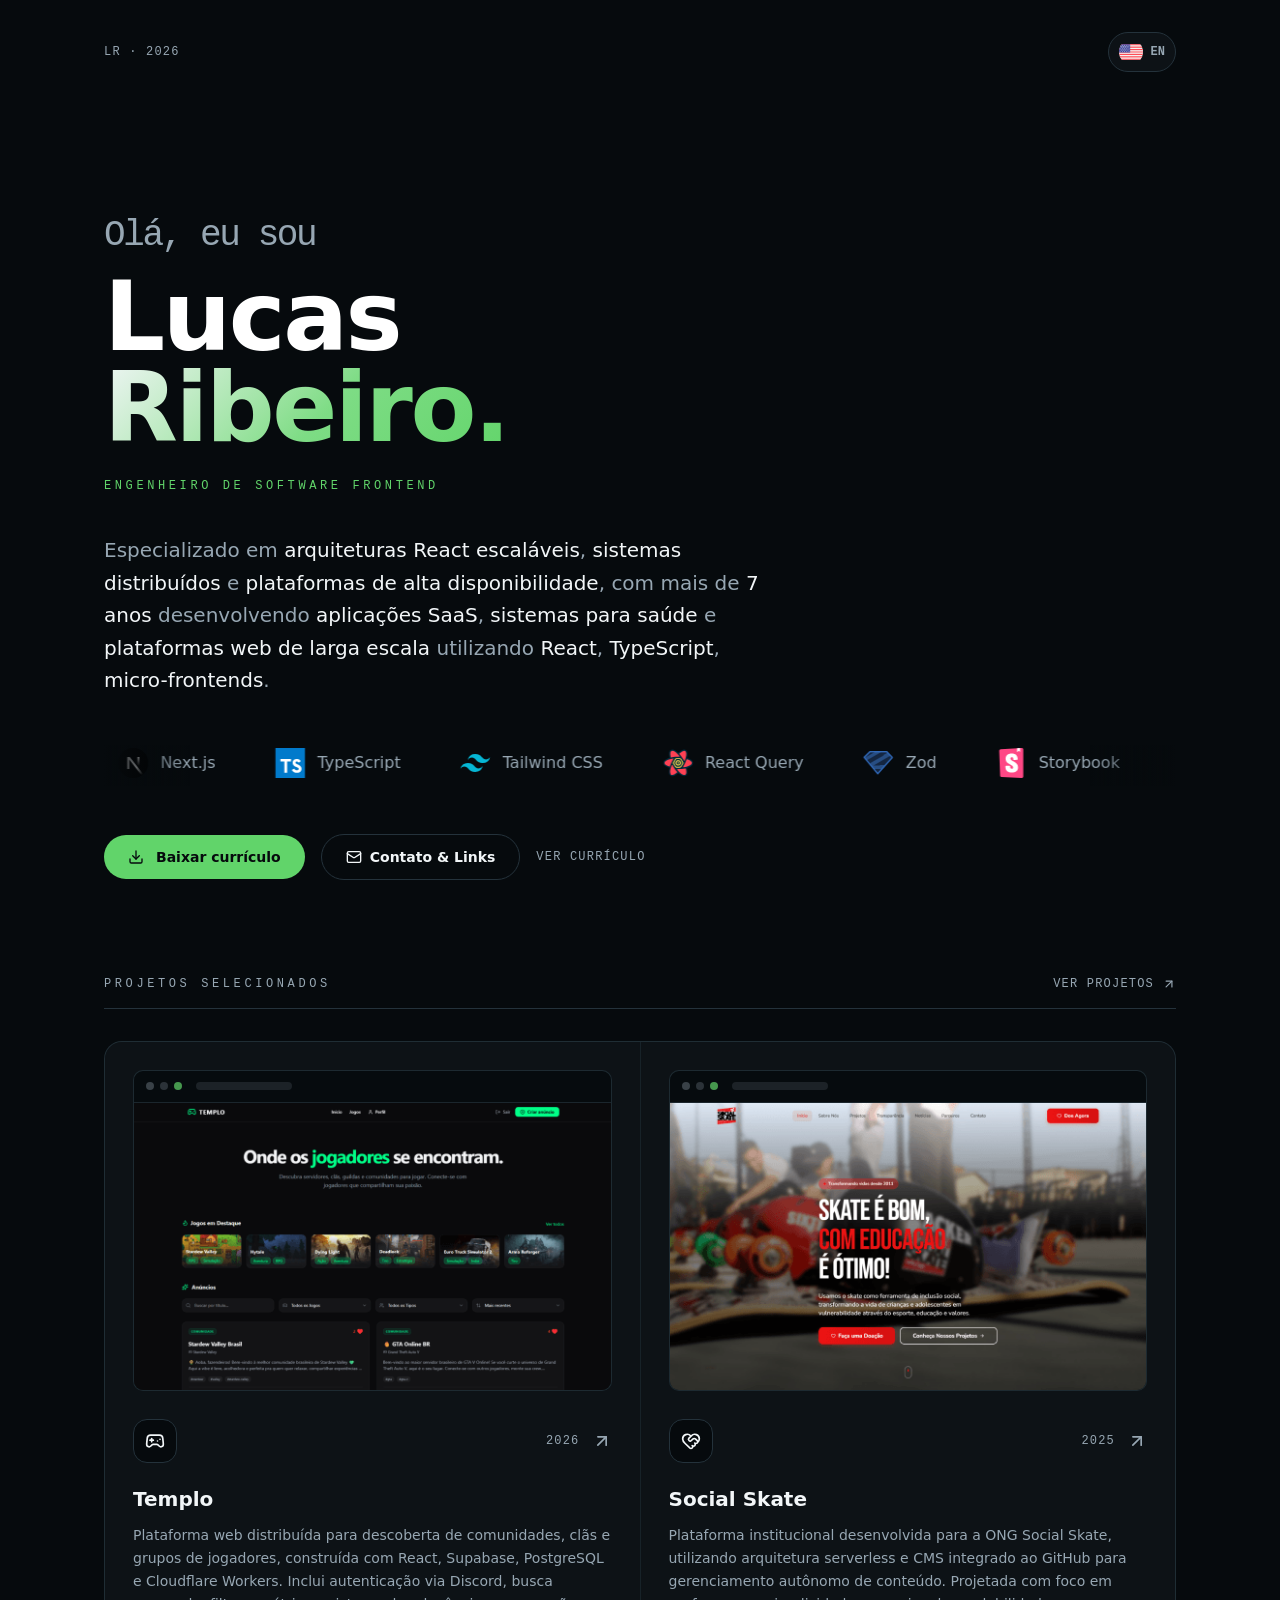
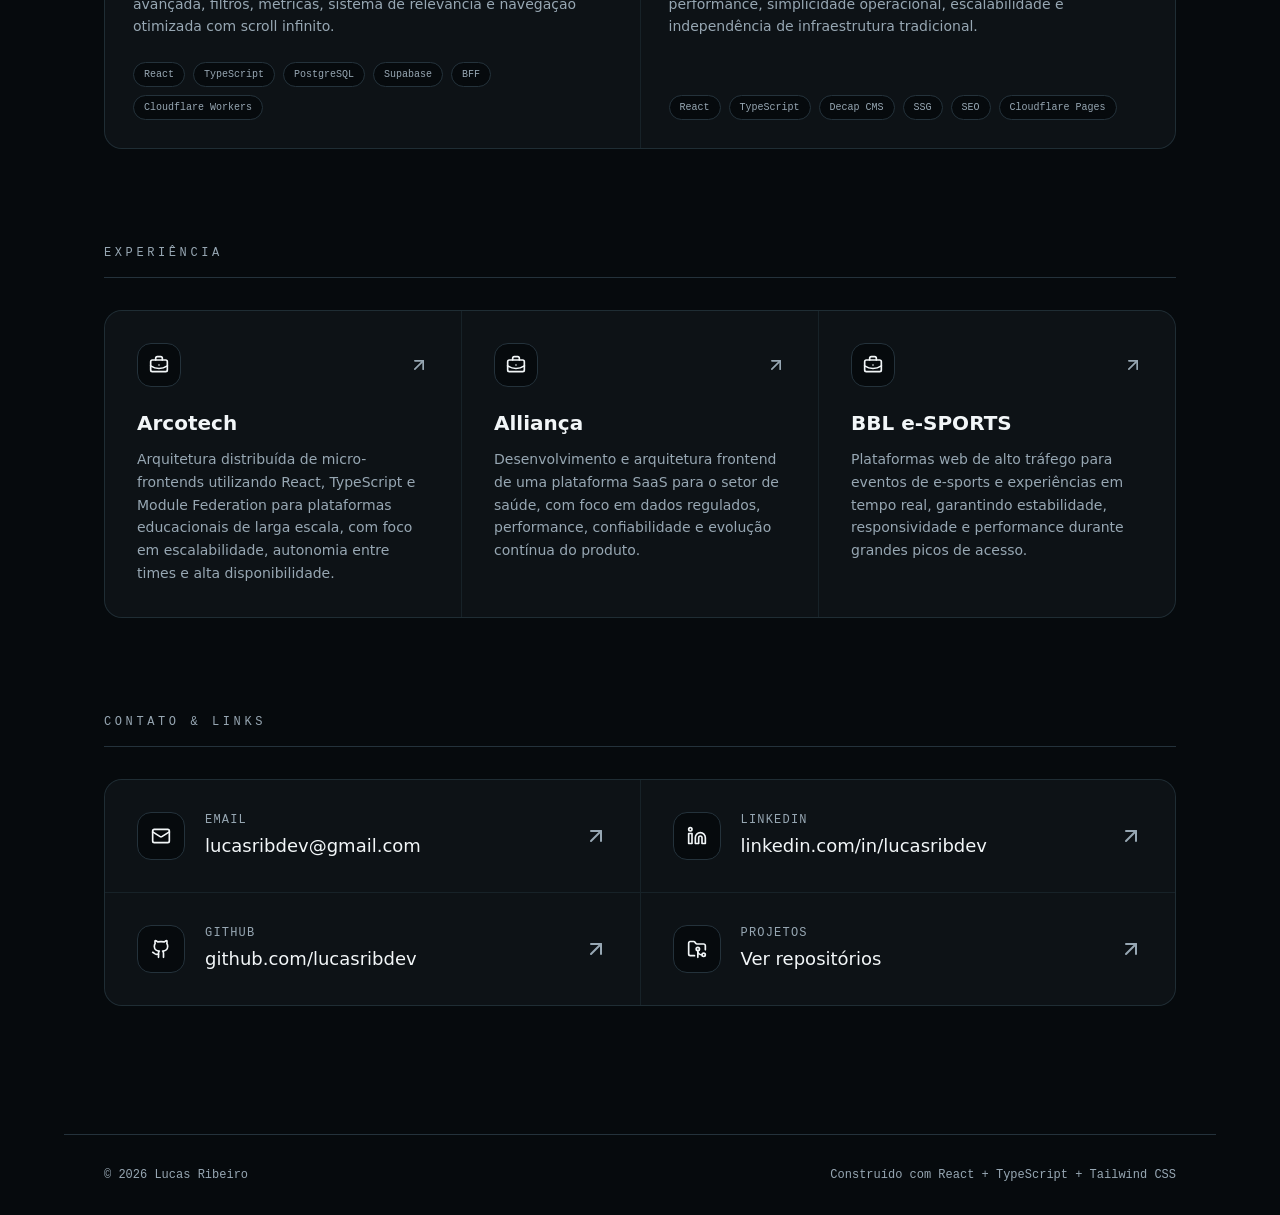
==== index.html @ df2af1bf "feat: better role" ====
<!doctype html>
<html lang="pt-BR">
  <head>
    <meta charset="UTF-8" />
    <link rel="icon" type="image/svg+xml" href="/favicon.svg" />
    <meta name="viewport" content="width=device-width, initial-scale=1.0" />
    <meta
      name="description"
      content="Engenheiro de software frontend com mais de 7 anos de experiência em React, TypeScript, SSR, BFF e design systems."
    />
    <meta
      name="keywords"
      content="Lucas Ribeiro, portfolio, engenheiro de software frontend, frontend, React, TypeScript, SSR, BFF, design systems"
    />
    <meta name="author" content="Lucas Ribeiro" />
    <meta name="robots" content="index, follow" />
    <meta name="theme-color" content="#3BBF57" />
    <link rel="canonical" href="https://lucasrib.dev/" />

    <meta
      property="og:title"
      content="Lucas Ribeiro | Engenheiro de Software Frontend"
    />
    <meta
      property="og:description"
      content="Portfolio com projetos, stack e currículo. Experiência em React, TypeScript, SSR, BFF e design systems."
    />
    <meta property="og:type" content="website" />
    <meta
      property="og:url"
      content="https://lucasrib.dev/"
    />
    <meta
      property="og:image"
      content="https://lucasrib.dev/og-image.svg"
    />
    <meta
      property="og:image:alt"
      content="Lucas Ribeiro, Engenheiro de Software Frontend"
    />
    <meta property="og:locale" content="pt_BR" />
    <meta property="og:site_name" content="Lucas Ribeiro Portfolio" />

    <meta name="twitter:card" content="summary_large_image" />
    <meta
      name="twitter:title"
      content="Lucas Ribeiro | Engenheiro de Software Frontend"
    />
    <meta
      name="twitter:description"
      content="Portfolio com projetos, stack e currículo de Lucas Ribeiro."
    />
    <meta
      name="twitter:image"
      content="https://lucasrib.dev/og-image.svg"
    />

    <title>Lucas Ribeiro - Engenheiro de Software Frontend</title>
    <script type="module" crossorigin src="/assets/index-ChayZWP7.js"></script>
    <link rel="stylesheet" crossorigin href="/assets/index-D-AcyxV7.css">
  </head>
  <body>
    <div id="root"></div>
  </body>
</html>
---- assets/index-D-AcyxV7.css ----
/*! tailwindcss v4.2.2 | MIT License | https://tailwindcss.com */
@layer properties{@supports (((-webkit-hyphens:none)) and (not (margin-trim:inline))) or ((-moz-orient:inline) and (not (color:rgb(from red r g b)))){*,:before,:after,::backdrop{--tw-rotate-x:initial;--tw-rotate-y:initial;--tw-rotate-z:initial;--tw-skew-x:initial;--tw-skew-y:initial;--tw-border-style:solid;--tw-leading:initial;--tw-font-weight:initial;--tw-tracking:initial;--tw-duration:initial;--tw-ease:initial;--tw-translate-x:0;--tw-translate-y:0;--tw-translate-z:0;--tw-scale-x:1;--tw-scale-y:1;--tw-scale-z:1;--tw-shadow:0 0 #0000;--tw-shadow-color:initial;--tw-shadow-alpha:100%;--tw-inset-shadow:0 0 #0000;--tw-inset-shadow-color:initial;--tw-inset-shadow-alpha:100%;--tw-ring-color:initial;--tw-ring-shadow:0 0 #0000;--tw-inset-ring-color:initial;--tw-inset-ring-shadow:0 0 #0000;--tw-ring-inset:initial;--tw-ring-offset-width:0px;--tw-ring-offset-color:#fff;--tw-ring-offset-shadow:0 0 #0000;--tw-outline-style:solid;--tw-animation-delay:0s;--tw-animation-direction:normal;--tw-animation-duration:initial;--tw-animation-fill-mode:none;--tw-animation-iteration-count:1;--tw-enter-blur:0;--tw-enter-opacity:1;--tw-enter-rotate:0;--tw-enter-scale:1;--tw-enter-translate-x:0;--tw-enter-translate-y:0;--tw-exit-blur:0;--tw-exit-opacity:1;--tw-exit-rotate:0;--tw-exit-scale:1;--tw-exit-translate-x:0;--tw-exit-translate-y:0}}}@layer theme{:root,:host{--font-sans:"Geist Variable", sans-serif;--font-mono:var(--font-mono);--color-white:#fff;--spacing:.25rem;--container-2xl:42rem;--container-6xl:72rem;--text-xs:.75rem;--text-xs--line-height:calc(1 / .75);--text-sm:.875rem;--text-sm--line-height:calc(1.25 / .875);--text-base:1rem;--text-base--line-height:calc(1.5 / 1);--text-lg:1.125rem;--text-lg--line-height:calc(1.75 / 1.125);--text-xl:1.25rem;--text-xl--line-height:calc(1.75 / 1.25);--text-2xl:1.5rem;--text-2xl--line-height:calc(2 / 1.5);--text-3xl:1.875rem;--text-3xl--line-height:calc(2.25 / 1.875);--text-4xl:2.25rem;--text-4xl--line-height:calc(2.5 / 2.25);--text-5xl:3rem;--text-5xl--line-height:1;--text-7xl:4.5rem;--text-7xl--line-height:1;--text-8xl:6rem;--text-8xl--line-height:1;--font-weight-normal:400;--font-weight-medium:500;--font-weight-semibold:600;--font-weight-bold:700;--tracking-tight:-.025em;--tracking-widest:.1em;--leading-tight:1.25;--leading-relaxed:1.625;--default-transition-duration:.15s;--default-transition-timing-function:cubic-bezier(.4, 0, .2, 1);--default-font-family:"Geist Variable", sans-serif;--default-mono-font-family:var(--font-mono)}}@layer base{*,:after,:before,::backdrop{box-sizing:border-box;border:0 solid;margin:0;padding:0}::file-selector-button{box-sizing:border-box;border:0 solid;margin:0;padding:0}html,:host{-webkit-text-size-adjust:100%;tab-size:4;line-height:1.5;font-family:var(--default-font-family,ui-sans-serif, system-ui, sans-serif, "Apple Color Emoji", "Segoe UI Emoji", "Segoe UI Symbol", "Noto Color Emoji");font-feature-settings:var(--default-font-feature-settings,normal);font-variation-settings:var(--default-font-variation-settings,normal);-webkit-tap-highlight-color:transparent}hr{height:0;color:inherit;border-top-width:1px}abbr:where([title]){-webkit-text-decoration:underline dotted;text-decoration:underline dotted}h1,h2,h3,h4,h5,h6{font-size:inherit;font-weight:inherit}a{color:inherit;-webkit-text-decoration:inherit;-webkit-text-decoration:inherit;-webkit-text-decoration:inherit;-webkit-text-decoration:inherit;text-decoration:inherit}b,strong{font-weight:bolder}code,kbd,samp,pre{font-family:var(--default-mono-font-family,ui-monospace, SFMono-Regular, Menlo, Monaco, Consolas, "Liberation Mono", "Courier New", monospace);font-feature-settings:var(--default-mono-font-feature-settings,normal);font-variation-settings:var(--default-mono-font-variation-settings,normal);font-size:1em}small{font-size:80%}sub,sup{vertical-align:baseline;font-size:75%;line-height:0;position:relative}sub{bottom:-.25em}sup{top:-.5em}table{text-indent:0;border-color:inherit;border-collapse:collapse}:-moz-focusring{outline:auto}progress{vertical-align:baseline}summary{display:list-item}ol,ul,menu{list-style:none}img,svg,video,canvas,audio,iframe,embed,object{vertical-align:middle;display:block}img,video{max-width:100%;height:auto}button,input,select,optgroup,textarea{font:inherit;font-feature-settings:inherit;font-variation-settings:inherit;letter-spacing:inherit;color:inherit;opacity:1;background-color:#0000;border-radius:0}::file-selector-button{font:inherit;font-feature-settings:inherit;font-variation-settings:inherit;letter-spacing:inherit;color:inherit;opacity:1;background-color:#0000;border-radius:0}:where(select:is([multiple],[size])) optgroup{font-weight:bolder}:where(select:is([multiple],[size])) optgroup option{padding-inline-start:20px}::file-selector-button{margin-inline-end:4px}::placeholder{opacity:1}@supports (not ((-webkit-appearance:-apple-pay-button))) or (contain-intrinsic-size:1px){::placeholder{color:currentColor}@supports (color:color-mix(in lab, red, red)){::placeholder{color:color-mix(in oklab, currentcolor 50%, transparent)}}}textarea{resize:vertical}::-webkit-search-decoration{-webkit-appearance:none}::-webkit-date-and-time-value{min-height:1lh;text-align:inherit}::-webkit-datetime-edit{display:inline-flex}::-webkit-datetime-edit-fields-wrapper{padding:0}::-webkit-datetime-edit{padding-block:0}::-webkit-datetime-edit-year-field{padding-block:0}::-webkit-datetime-edit-month-field{padding-block:0}::-webkit-datetime-edit-day-field{padding-block:0}::-webkit-datetime-edit-hour-field{padding-block:0}::-webkit-datetime-edit-minute-field{padding-block:0}::-webkit-datetime-edit-second-field{padding-block:0}::-webkit-datetime-edit-millisecond-field{padding-block:0}::-webkit-datetime-edit-meridiem-field{padding-block:0}::-webkit-calendar-picker-indicator{line-height:1}:-moz-ui-invalid{box-shadow:none}button,input:where([type=button],[type=reset],[type=submit]){appearance:button}::file-selector-button{appearance:button}::-webkit-inner-spin-button{height:auto}::-webkit-outer-spin-button{height:auto}[hidden]:where(:not([hidden=until-found])){display:none!important}html{background:var(--background);font-family:Geist Variable,sans-serif}body{font-family:var(--font-sans);color:var(--foreground);background-color:var(--background);margin:0}*{border-color:var(--border);outline-color:var(--ring)}@supports (color:color-mix(in lab, red, red)){*{outline-color:color-mix(in oklab, var(--ring) 50%, transparent)}}}@layer components;@layer utilities{.pointer-events-none{pointer-events:none}.absolute{position:absolute}.relative{position:relative}.inset-x-0{inset-inline:calc(var(--spacing) * 0)}.inset-y-0{inset-block:calc(var(--spacing) * 0)}.top-0{top:calc(var(--spacing) * 0)}.right-0{right:calc(var(--spacing) * 0)}.bottom-0{bottom:calc(var(--spacing) * 0)}.left-0{left:calc(var(--spacing) * 0)}.z-10{z-index:10}.z-11{z-index:11}.mx-auto{margin-inline:auto}.mt-1{margin-top:calc(var(--spacing) * 1)}.mt-3{margin-top:calc(var(--spacing) * 3)}.mt-6{margin-top:calc(var(--spacing) * 6)}.mt-10{margin-top:calc(var(--spacing) * 10)}.mt-12{margin-top:calc(var(--spacing) * 12)}.mr-\[var\(--logoloop-gap\)\]{margin-right:var(--logoloop-gap)}.mb-4{margin-bottom:calc(var(--spacing) * 4)}.mb-7{margin-bottom:calc(var(--spacing) * 7)}.mb-8{margin-bottom:calc(var(--spacing) * 8)}.mb-24{margin-bottom:calc(var(--spacing) * 24)}.mb-\[var\(--logoloop-gap\)\]{margin-bottom:var(--logoloop-gap)}.ml-2{margin-left:calc(var(--spacing) * 2)}.block{display:block}.flex{display:flex}.grid{display:grid}.hidden{display:none}.inline-block{display:inline-block}.inline-flex{display:inline-flex}.aspect-\[1430\/863\]{aspect-ratio:1430/863}.h-2{height:calc(var(--spacing) * 2)}.h-3\.5{height:calc(var(--spacing) * 3.5)}.h-4{height:calc(var(--spacing) * 4)}.h-5{height:calc(var(--spacing) * 5)}.h-6{height:calc(var(--spacing) * 6)}.h-8{height:calc(var(--spacing) * 8)}.h-10{height:calc(var(--spacing) * 10)}.h-11{height:calc(var(--spacing) * 11)}.h-12{height:calc(var(--spacing) * 12)}.h-\[1em\]{height:1em}.h-\[clamp\(24px\,8\%\,120px\)\]{height:clamp(24px,8%,120px)}.h-\[var\(--logoloop-logoHeight\)\]{height:var(--logoloop-logoHeight)}.h-full{height:100%}.h-max{height:max-content}.min-h-screen{min-height:100vh}.w-2{width:calc(var(--spacing) * 2)}.w-3\.5{width:calc(var(--spacing) * 3.5)}.w-4{width:calc(var(--spacing) * 4)}.w-5{width:calc(var(--spacing) * 5)}.w-6{width:calc(var(--spacing) * 6)}.w-11{width:calc(var(--spacing) * 11)}.w-12{width:calc(var(--spacing) * 12)}.w-24{width:calc(var(--spacing) * 24)}.w-\[clamp\(24px\,8\%\,120px\)\]{width:clamp(24px,8%,120px)}.w-auto{width:auto}.w-full{width:100%}.w-max{width:max-content}.max-w-2xl{max-width:var(--container-2xl)}.max-w-6xl{max-width:var(--container-6xl)}.min-w-0{min-width:calc(var(--spacing) * 0)}.flex-none{flex:none}.shrink-0{flex-shrink:0}.transform{transform:var(--tw-rotate-x,) var(--tw-rotate-y,) var(--tw-rotate-z,) var(--tw-skew-x,) var(--tw-skew-y,)}.resize{resize:both}.flex-col{flex-direction:column}.flex-row{flex-direction:row}.flex-wrap{flex-wrap:wrap}.items-center{align-items:center}.items-end{align-items:flex-end}.items-start{align-items:flex-start}.justify-between{justify-content:space-between}.justify-center{justify-content:center}.gap-1\.5{gap:calc(var(--spacing) * 1.5)}.gap-2{gap:calc(var(--spacing) * 2)}.gap-3{gap:calc(var(--spacing) * 3)}.gap-4{gap:calc(var(--spacing) * 4)}.gap-5{gap:calc(var(--spacing) * 5)}.gap-px{gap:1px}.overflow-hidden{overflow:hidden}.overflow-visible{overflow:visible}.overflow-x-hidden{overflow-x:hidden}.rounded{border-radius:.25rem}.rounded-2xl{border-radius:calc(var(--radius) * 1.8)}.rounded-full{border-radius:3.40282e38px}.rounded-lg{border-radius:var(--radius)}.rounded-xl{border-radius:calc(var(--radius) * 1.4)}.border{border-style:var(--tw-border-style);border-width:1px}.border-t{border-top-style:var(--tw-border-style);border-top-width:1px}.border-b{border-bottom-style:var(--tw-border-style);border-bottom-width:1px}.border-border,.border-border\/70{border-color:var(--border)}@supports (color:color-mix(in lab, red, red)){.border-border\/70{border-color:color-mix(in oklab, var(--border) 70%, transparent)}}.border-border\/80{border-color:var(--border)}@supports (color:color-mix(in lab, red, red)){.border-border\/80{border-color:color-mix(in oklab, var(--border) 80%, transparent)}}.bg-background,.bg-background\/80{background-color:var(--background)}@supports (color:color-mix(in lab, red, red)){.bg-background\/80{background-color:color-mix(in oklab, var(--background) 80%, transparent)}}.bg-border\/60{background-color:var(--border)}@supports (color:color-mix(in lab, red, red)){.bg-border\/60{background-color:color-mix(in oklab, var(--border) 60%, transparent)}}.bg-card{background-color:var(--card)}.bg-muted{background-color:var(--muted)}.bg-muted-foreground\/15{background-color:var(--muted-foreground)}@supports (color:color-mix(in lab, red, red)){.bg-muted-foreground\/15{background-color:color-mix(in oklab, var(--muted-foreground) 15%, transparent)}}.bg-muted-foreground\/25{background-color:var(--muted-foreground)}@supports (color:color-mix(in lab, red, red)){.bg-muted-foreground\/25{background-color:color-mix(in oklab, var(--muted-foreground) 25%, transparent)}}.bg-muted-foreground\/35{background-color:var(--muted-foreground)}@supports (color:color-mix(in lab, red, red)){.bg-muted-foreground\/35{background-color:color-mix(in oklab, var(--muted-foreground) 35%, transparent)}}.bg-primary,.bg-primary\/70{background-color:var(--primary)}@supports (color:color-mix(in lab, red, red)){.bg-primary\/70{background-color:color-mix(in oklab, var(--primary) 70%, transparent)}}.text-gradient{background-image:linear-gradient(135deg, var(--foreground) 0%, var(--primary) 55%, var(--primary) 100%)}@supports (color:color-mix(in lab, red, red)){.text-gradient{background-image:linear-gradient(135deg, var(--foreground) 0%, color-mix(in srgb, var(--primary) 82%, white 18%) 55%, var(--primary) 100%)}}.text-gradient{color:#0000;-webkit-background-clip:text;background-clip:text}.bg-\[linear-gradient\(to_bottom\,var\(--logoloop-fadeColor\,var\(--logoloop-fadeColorAuto\)\)_0\%\,rgba\(0\,0\,0\,0\)_100\%\)\]{background-image:linear-gradient(to bottom,var(--logoloop-fadeColor,var(--logoloop-fadeColorAuto)) 0%,#0000 100%)}.bg-\[linear-gradient\(to_left\,var\(--logoloop-fadeColor\,var\(--logoloop-fadeColorAuto\)\)_0\%\,rgba\(0\,0\,0\,0\)_100\%\)\]{background-image:linear-gradient(to left,var(--logoloop-fadeColor,var(--logoloop-fadeColorAuto)) 0%,#0000 100%)}.bg-\[linear-gradient\(to_right\,var\(--logoloop-fadeColor\,var\(--logoloop-fadeColorAuto\)\)_0\%\,rgba\(0\,0\,0\,0\)_100\%\)\]{background-image:linear-gradient(to right,var(--logoloop-fadeColor,var(--logoloop-fadeColorAuto)) 0%,#0000 100%)}.bg-\[linear-gradient\(to_top\,var\(--logoloop-fadeColor\,var\(--logoloop-fadeColorAuto\)\)_0\%\,rgba\(0\,0\,0\,0\)_100\%\)\]{background-image:linear-gradient(to top,var(--logoloop-fadeColor,var(--logoloop-fadeColorAuto)) 0%,#0000 100%)}.object-contain{object-fit:contain}.object-cover{object-fit:cover}.object-top{object-position:top}.p-5{padding:calc(var(--spacing) * 5)}.p-6{padding:calc(var(--spacing) * 6)}.px-2\.5{padding-inline:calc(var(--spacing) * 2.5)}.px-3{padding-inline:calc(var(--spacing) * 3)}.px-6{padding-inline:calc(var(--spacing) * 6)}.py-1{padding-block:calc(var(--spacing) * 1)}.py-1\.5{padding-block:calc(var(--spacing) * 1.5)}.py-3{padding-block:calc(var(--spacing) * 3)}.py-8{padding-block:calc(var(--spacing) * 8)}.py-\[calc\(var\(--logoloop-logoHeight\)\*0\.1\)\]{padding-block:calc(var(--logoloop-logoHeight) * .1)}.pt-16{padding-top:calc(var(--spacing) * 16)}.pb-4{padding-bottom:calc(var(--spacing) * 4)}.pb-24{padding-bottom:calc(var(--spacing) * 24)}.pb-32{padding-bottom:calc(var(--spacing) * 32)}.font-mono{font-family:var(--font-mono)}.text-2xl{font-size:var(--text-2xl);line-height:var(--tw-leading,var(--text-2xl--line-height))}.text-5xl{font-size:var(--text-5xl);line-height:var(--tw-leading,var(--text-5xl--line-height))}.text-base{font-size:var(--text-base);line-height:var(--tw-leading,var(--text-base--line-height))}.text-lg{font-size:var(--text-lg);line-height:var(--tw-leading,var(--text-lg--line-height))}.text-sm{font-size:var(--text-sm);line-height:var(--tw-leading,var(--text-sm--line-height))}.text-xs{font-size:var(--text-xs);line-height:var(--tw-leading,var(--text-xs--line-height))}.text-\[10px\]{font-size:10px}.text-\[length\:var\(--logoloop-logoHeight\)\]{font-size:var(--logoloop-logoHeight)}.leading-\[0\.95\]{--tw-leading:.95;line-height:.95}.leading-\[1\],.leading-none{--tw-leading:1;line-height:1}.leading-relaxed{--tw-leading:var(--leading-relaxed);line-height:var(--leading-relaxed)}.leading-tight{--tw-leading:var(--leading-tight);line-height:var(--leading-tight)}.font-bold{--tw-font-weight:var(--font-weight-bold);font-weight:var(--font-weight-bold)}.font-medium{--tw-font-weight:var(--font-weight-medium);font-weight:var(--font-weight-medium)}.font-normal{--tw-font-weight:var(--font-weight-normal);font-weight:var(--font-weight-normal)}.font-semibold{--tw-font-weight:var(--font-weight-semibold);font-weight:var(--font-weight-semibold)}.tracking-\[0\.3em\]{--tw-tracking:.3em;letter-spacing:.3em}.tracking-tight{--tw-tracking:var(--tracking-tight);letter-spacing:var(--tracking-tight)}.tracking-widest{--tw-tracking:var(--tracking-widest);letter-spacing:var(--tracking-widest)}.break-all{word-break:break-all}.whitespace-nowrap{white-space:nowrap}.text-foreground{color:var(--foreground)}.text-muted-foreground{color:var(--muted-foreground)}.text-primary{color:var(--primary)}.text-primary-foreground{color:var(--primary-foreground)}.text-white{color:var(--color-white)}.uppercase{text-transform:uppercase}.no-underline{text-decoration-line:none}.underline-offset-4{text-underline-offset:4px}.transition{transition-property:color,background-color,border-color,outline-color,text-decoration-color,fill,stroke,--tw-gradient-from,--tw-gradient-via,--tw-gradient-to,opacity,box-shadow,transform,translate,scale,rotate,filter,-webkit-backdrop-filter,backdrop-filter,display,content-visibility,overlay,pointer-events;transition-timing-function:var(--tw-ease,var(--default-transition-timing-function));transition-duration:var(--tw-duration,var(--default-transition-duration))}.transition-all{transition-property:all;transition-timing-function:var(--tw-ease,var(--default-transition-timing-function));transition-duration:var(--tw-duration,var(--default-transition-duration))}.transition-colors{transition-property:color,background-color,border-color,outline-color,text-decoration-color,fill,stroke,--tw-gradient-from,--tw-gradient-via,--tw-gradient-to;transition-timing-function:var(--tw-ease,var(--default-transition-timing-function));transition-duration:var(--tw-duration,var(--default-transition-duration))}.transition-opacity{transition-property:opacity;transition-timing-function:var(--tw-ease,var(--default-transition-timing-function));transition-duration:var(--tw-duration,var(--default-transition-duration))}.transition-transform{transition-property:transform,translate,scale,rotate;transition-timing-function:var(--tw-ease,var(--default-transition-timing-function));transition-duration:var(--tw-duration,var(--default-transition-duration))}.duration-200{--tw-duration:.2s;transition-duration:.2s}.duration-300{--tw-duration:.3s;transition-duration:.3s}.ease-\[cubic-bezier\(0\.4\,0\,0\.2\,1\)\]{--tw-ease:cubic-bezier(.4,0,.2,1);transition-timing-function:cubic-bezier(.4,0,.2,1)}.ease-linear{--tw-ease:linear;transition-timing-function:linear}.will-change-transform{will-change:transform}.select-none{-webkit-user-select:none;user-select:none}.\[--logoloop-fadeColorAuto\:\#ffffff\]{--logoloop-fadeColorAuto:#fff}.\[--logoloop-gap\:32px\]{--logoloop-gap:32px}.\[--logoloop-logoHeight\:28px\]{--logoloop-logoHeight:28px}.\[-webkit-user-drag\:none\]{-webkit-user-drag:none}.\[image-rendering\:-webkit-optimize-contrast\]{image-rendering:-webkit-optimize-contrast}@media (hover:hover){.group-hover\:translate-x-0\.5:is(:where(.group):hover *){--tw-translate-x:calc(var(--spacing) * .5);translate:var(--tw-translate-x) var(--tw-translate-y)}.group-hover\:translate-x-1:is(:where(.group):hover *){--tw-translate-x:calc(var(--spacing) * 1);translate:var(--tw-translate-x) var(--tw-translate-y)}.group-hover\:-translate-y-0\.5:is(:where(.group):hover *){--tw-translate-y:calc(var(--spacing) * -.5);translate:var(--tw-translate-x) var(--tw-translate-y)}.group-hover\:-translate-y-1:is(:where(.group):hover *){--tw-translate-y:calc(var(--spacing) * -1);translate:var(--tw-translate-x) var(--tw-translate-y)}.group-hover\:translate-y-0\.5:is(:where(.group):hover *){--tw-translate-y:calc(var(--spacing) * .5);translate:var(--tw-translate-x) var(--tw-translate-y)}.group-hover\:border-primary:is(:where(.group):hover *),.group-hover\:border-primary\/50:is(:where(.group):hover *){border-color:var(--primary)}@supports (color:color-mix(in lab, red, red)){.group-hover\:border-primary\/50:is(:where(.group):hover *){border-color:color-mix(in oklab, var(--primary) 50%, transparent)}}.group-hover\:text-primary:is(:where(.group):hover *){color:var(--primary)}.group-hover\/item\:scale-120:is(:where(.group\/item):hover *){--tw-scale-x:120%;--tw-scale-y:120%;--tw-scale-z:120%;scale:var(--tw-scale-x) var(--tw-scale-y)}.hover\:-translate-y-0\.5:hover{--tw-translate-y:calc(var(--spacing) * -.5);translate:var(--tw-translate-x) var(--tw-translate-y)}.hover\:-translate-y-1:hover{--tw-translate-y:calc(var(--spacing) * -1);translate:var(--tw-translate-x) var(--tw-translate-y)}.hover\:border-primary:hover{border-color:var(--primary)}.hover\:bg-secondary:hover{background-color:var(--secondary)}.hover\:text-foreground:hover{color:var(--foreground)}.hover\:text-primary:hover{color:var(--primary)}.hover\:underline:hover{text-decoration-line:underline}.hover\:opacity-80:hover{opacity:.8}.hover\:glow:hover{box-shadow:0 18px 40px var(--primary), inset 0 1px 0 #ffffff38}@supports (color:color-mix(in lab, red, red)){.hover\:glow:hover{box-shadow:0 18px 40px color-mix(in srgb, var(--primary) 30%, transparent), inset 0 1px 0 #ffffff38}}}.focus-visible\:ring-2:focus-visible{--tw-ring-shadow:var(--tw-ring-inset,) 0 0 0 calc(2px + var(--tw-ring-offset-width)) var(--tw-ring-color,currentcolor);box-shadow:var(--tw-inset-shadow), var(--tw-inset-ring-shadow), var(--tw-ring-offset-shadow), var(--tw-ring-shadow), var(--tw-shadow)}.focus-visible\:ring-ring:focus-visible{--tw-ring-color:var(--ring)}.focus-visible\:outline:focus-visible{outline-style:var(--tw-outline-style);outline-width:1px}.focus-visible\:outline-offset-2:focus-visible{outline-offset:2px}.focus-visible\:outline-current:focus-visible{outline-color:currentColor}.focus-visible\:outline-none:focus-visible{--tw-outline-style:none;outline-style:none}@media (prefers-reduced-motion:reduce){.motion-reduce\:transform-none{transform:none}.motion-reduce\:transition-none{transition-property:none}}@media (width>=48rem){.md\:grid-cols-2{grid-template-columns:repeat(2,minmax(0,1fr))}.md\:grid-cols-3{grid-template-columns:repeat(3,minmax(0,1fr))}.md\:flex-row{flex-direction:row}.md\:items-center{align-items:center}.md\:p-7{padding:calc(var(--spacing) * 7)}.md\:p-8{padding:calc(var(--spacing) * 8)}.md\:px-10{padding-inline:calc(var(--spacing) * 10)}.md\:pt-28{padding-top:calc(var(--spacing) * 28)}.md\:text-3xl{font-size:var(--text-3xl);line-height:var(--tw-leading,var(--text-3xl--line-height))}.md\:text-7xl{font-size:var(--text-7xl);line-height:var(--tw-leading,var(--text-7xl--line-height))}.md\:text-lg{font-size:var(--text-lg);line-height:var(--tw-leading,var(--text-lg--line-height))}.md\:text-xl{font-size:var(--text-xl);line-height:var(--tw-leading,var(--text-xl--line-height))}}@media (width>=64rem){.lg\:text-4xl{font-size:var(--text-4xl);line-height:var(--tw-leading,var(--text-4xl--line-height))}.lg\:text-8xl{font-size:var(--text-8xl);line-height:var(--tw-leading,var(--text-8xl--line-height))}}.dark\:\[--logoloop-fadeColorAuto\:\#0b0b0b\]:is(.dark *){--logoloop-fadeColorAuto:#0b0b0b}}@property --tw-animation-delay{syntax:"*";inherits:false;initial-value:0s}@property --tw-animation-direction{syntax:"*";inherits:false;initial-value:normal}@property --tw-animation-duration{syntax:"*";inherits:false}@property --tw-animation-fill-mode{syntax:"*";inherits:false;initial-value:none}@property --tw-animation-iteration-count{syntax:"*";inherits:false;initial-value:1}@property --tw-enter-blur{syntax:"*";inherits:false;initial-value:0}@property --tw-enter-opacity{syntax:"*";inherits:false;initial-value:1}@property --tw-enter-rotate{syntax:"*";inherits:false;initial-value:0}@property --tw-enter-scale{syntax:"*";inherits:false;initial-value:1}@property --tw-enter-translate-x{syntax:"*";inherits:false;initial-value:0}@property --tw-enter-translate-y{syntax:"*";inherits:false;initial-value:0}@property --tw-exit-blur{syntax:"*";inherits:false;initial-value:0}@property --tw-exit-opacity{syntax:"*";inherits:false;initial-value:1}@property --tw-exit-rotate{syntax:"*";inherits:false;initial-value:0}@property --tw-exit-scale{syntax:"*";inherits:false;initial-value:1}@property --tw-exit-translate-x{syntax:"*";inherits:false;initial-value:0}@property --tw-exit-translate-y{syntax:"*";inherits:false;initial-value:0}@font-face{font-family:Geist Variable;font-style:normal;font-display:swap;font-weight:100 900;src:url(/assets/geist-cyrillic-wght-normal-CHSlOQsW.woff2)format("woff2-variations");unicode-range:U+301,U+400-45F,U+490-491,U+4B0-4B1,U+2116}@font-face{font-family:Geist Variable;font-style:normal;font-display:swap;font-weight:100 900;src:url(/assets/geist-latin-ext-wght-normal-DMtmJ5ZE.woff2)format("woff2-variations");unicode-range:U+100-2BA,U+2BD-2C5,U+2C7-2CC,U+2CE-2D7,U+2DD-2FF,U+304,U+308,U+329,U+1D00-1DBF,U+1E00-1E9F,U+1EF2-1EFF,U+2020,U+20A0-20AB,U+20AD-20C0,U+2113,U+2C60-2C7F,U+A720-A7FF}@font-face{font-family:Geist Variable;font-style:normal;font-display:swap;font-weight:100 900;src:url(/assets/geist-latin-wght-normal-Dm3htQBi.woff2)format("woff2-variations");unicode-range:U+??,U+131,U+152-153,U+2BB-2BC,U+2C6,U+2DA,U+2DC,U+304,U+308,U+329,U+2000-206F,U+20AC,U+2122,U+2191,U+2193,U+2212,U+2215,U+FEFF,U+FFFD}:root{--background:oklch(14% .01 240);--foreground:oklch(97% .005 240);--muted-foreground:oklch(72% .025 238);--border:oklch(31% .025 236);--primary:oklch(78% .18 145);--primary-foreground:oklch(14% .01 240);--card:oklch(18% .012 240);--secondary:oklch(24% .015 240);--font-sans:"Space Grotesk", system-ui, sans-serif;--font-mono:"JetBrains Mono", ui-monospace, monospace;--card-foreground:oklch(97% .005 240);--popover:oklch(18% .012 240);--popover-foreground:oklch(97% .005 240);--secondary-foreground:oklch(93% .01 240);--muted:oklch(24% .015 240);--accent:oklch(27% .04 170);--accent-foreground:oklch(97% .005 240);--destructive:oklch(57.7% .245 27.325);--input:oklch(31% .025 236);--ring:oklch(78% .18 145);--chart-1:oklch(78% .18 145);--chart-2:oklch(70% .13 195);--chart-3:oklch(68% .15 280);--chart-4:oklch(76% .14 75);--chart-5:oklch(66% .18 25);--radius:.625rem;--sidebar:oklch(18% .012 240);--sidebar-foreground:oklch(97% .005 240);--sidebar-primary:oklch(78% .18 145);--sidebar-primary-foreground:oklch(14% .01 240);--sidebar-accent:oklch(24% .015 240);--sidebar-accent-foreground:oklch(97% .005 240);--sidebar-border:oklch(31% .025 236);--sidebar-ring:oklch(78% .18 145)}.dark{--background:oklch(14.5% 0 0);--foreground:oklch(98.5% 0 0);--card:oklch(20.5% 0 0);--card-foreground:oklch(98.5% 0 0);--popover:oklch(20.5% 0 0);--popover-foreground:oklch(98.5% 0 0);--primary:oklch(92.2% 0 0);--primary-foreground:oklch(20.5% 0 0);--secondary:oklch(26.9% 0 0);--secondary-foreground:oklch(98.5% 0 0);--muted:oklch(26.9% 0 0);--muted-foreground:oklch(70.8% 0 0);--accent:oklch(26.9% 0 0);--accent-foreground:oklch(98.5% 0 0);--destructive:oklch(70.4% .191 22.216);--border:oklch(100% 0 0/.1);--input:oklch(100% 0 0/.15);--ring:oklch(55.6% 0 0);--chart-1:oklch(87% 0 0);--chart-2:oklch(55.6% 0 0);--chart-3:oklch(43.9% 0 0);--chart-4:oklch(37.1% 0 0);--chart-5:oklch(26.9% 0 0);--sidebar:oklch(20.5% 0 0);--sidebar-foreground:oklch(98.5% 0 0);--sidebar-primary:oklch(48.8% .243 264.376);--sidebar-primary-foreground:oklch(98.5% 0 0);--sidebar-accent:oklch(26.9% 0 0);--sidebar-accent-foreground:oklch(98.5% 0 0);--sidebar-border:oklch(100% 0 0/.1);--sidebar-ring:oklch(55.6% 0 0)}@property --tw-rotate-x{syntax:"*";inherits:false}@property --tw-rotate-y{syntax:"*";inherits:false}@property --tw-rotate-z{syntax:"*";inherits:false}@property --tw-skew-x{syntax:"*";inherits:false}@property --tw-skew-y{syntax:"*";inherits:false}@property --tw-border-style{syntax:"*";inherits:false;initial-value:solid}@property --tw-leading{syntax:"*";inherits:false}@property --tw-font-weight{syntax:"*";inherits:false}@property --tw-tracking{syntax:"*";inherits:false}@property --tw-duration{syntax:"*";inherits:false}@property --tw-ease{syntax:"*";inherits:false}@property --tw-translate-x{syntax:"*";inherits:false;initial-value:0}@property --tw-translate-y{syntax:"*";inherits:false;initial-value:0}@property --tw-translate-z{syntax:"*";inherits:false;initial-value:0}@property --tw-scale-x{syntax:"*";inherits:false;initial-value:1}@property --tw-scale-y{syntax:"*";inherits:false;initial-value:1}@property --tw-scale-z{syntax:"*";inherits:false;initial-value:1}@property --tw-shadow{syntax:"*";inherits:false;initial-value:0 0 #0000}@property --tw-shadow-color{syntax:"*";inherits:false}@property --tw-shadow-alpha{syntax:"<percentage>";inherits:false;initial-value:100%}@property --tw-inset-shadow{syntax:"*";inherits:false;initial-value:0 0 #0000}@property --tw-inset-shadow-color{syntax:"*";inherits:false}@property --tw-inset-shadow-alpha{syntax:"<percentage>";inherits:false;initial-value:100%}@property --tw-ring-color{syntax:"*";inherits:false}@property --tw-ring-shadow{syntax:"*";inherits:false;initial-value:0 0 #0000}@property --tw-inset-ring-color{syntax:"*";inherits:false}@property --tw-inset-ring-shadow{syntax:"*";inherits:false;initial-value:0 0 #0000}@property --tw-ring-inset{syntax:"*";inherits:false}@property --tw-ring-offset-width{syntax:"<length>";inherits:false;initial-value:0}@property --tw-ring-offset-color{syntax:"*";inherits:false;initial-value:#fff}@property --tw-ring-offset-shadow{syntax:"*";inherits:false;initial-value:0 0 #0000}@property --tw-outline-style{syntax:"*";inherits:false;initial-value:solid}
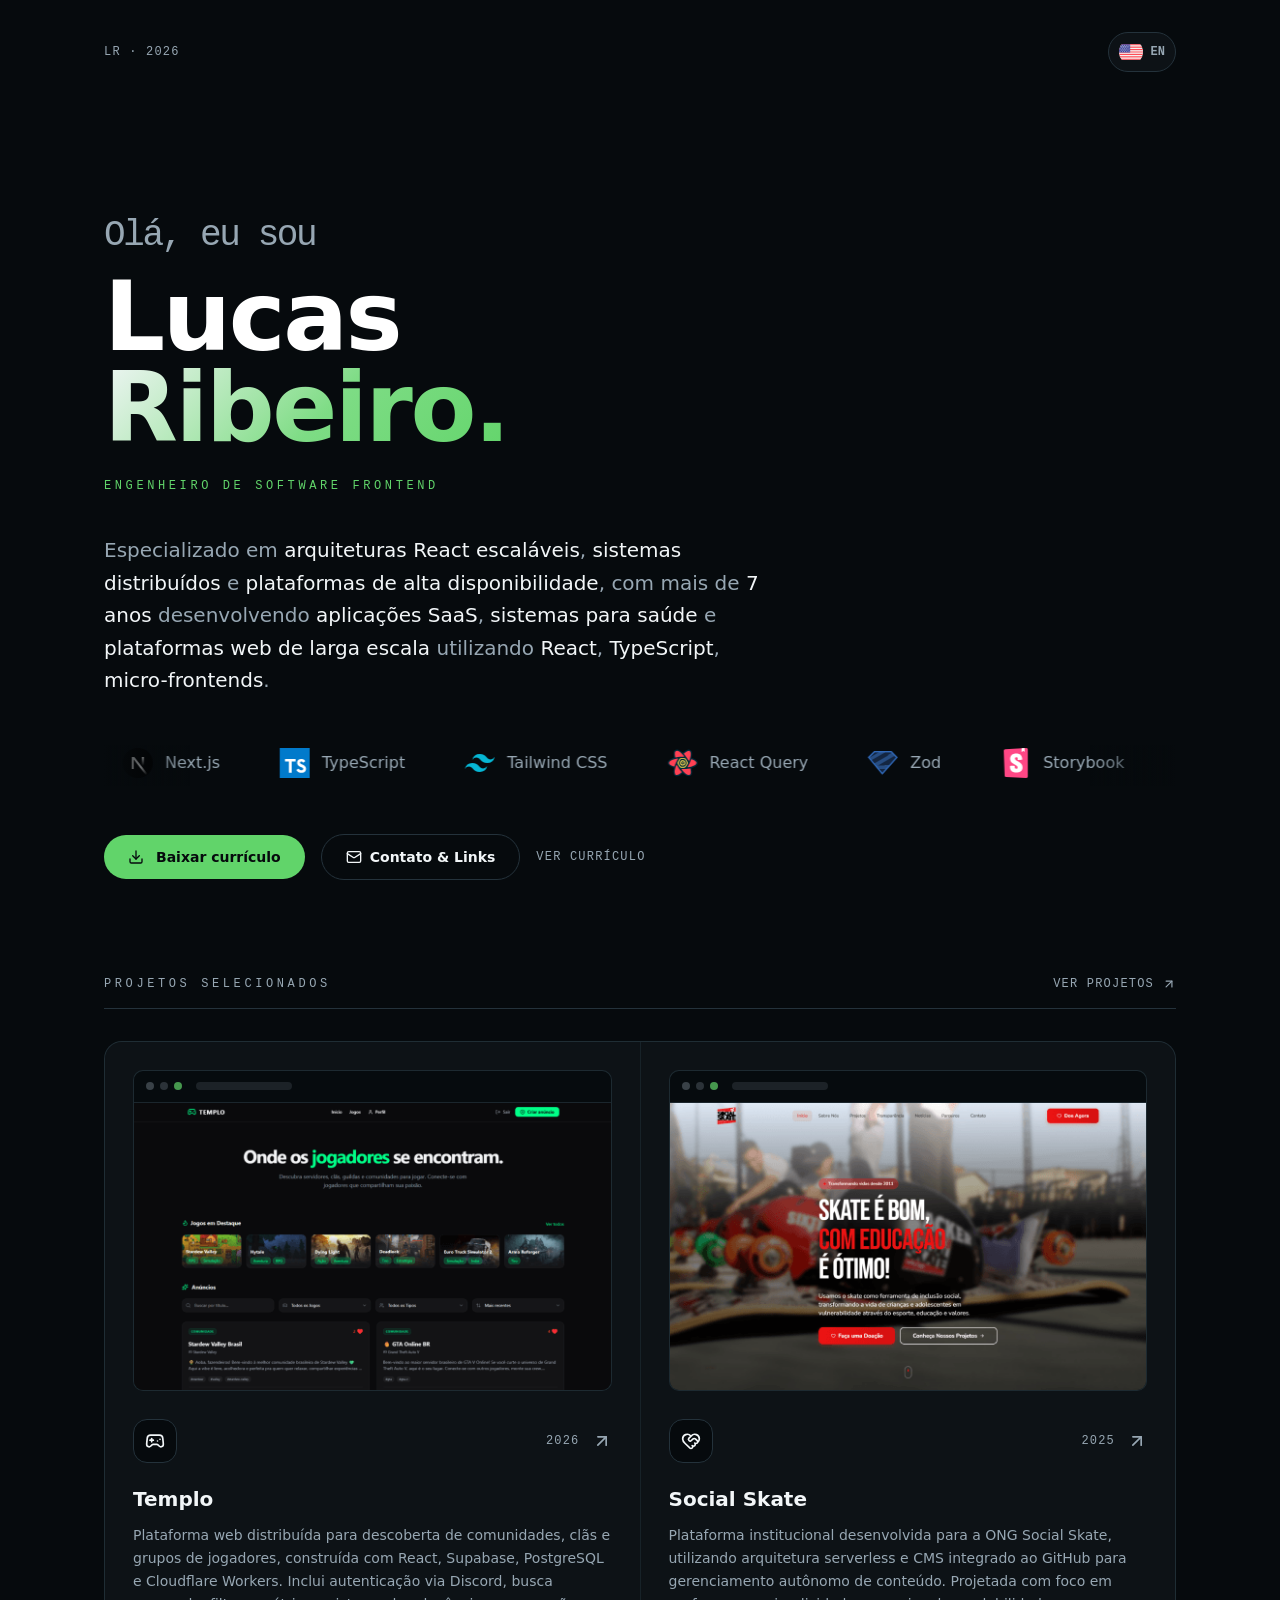
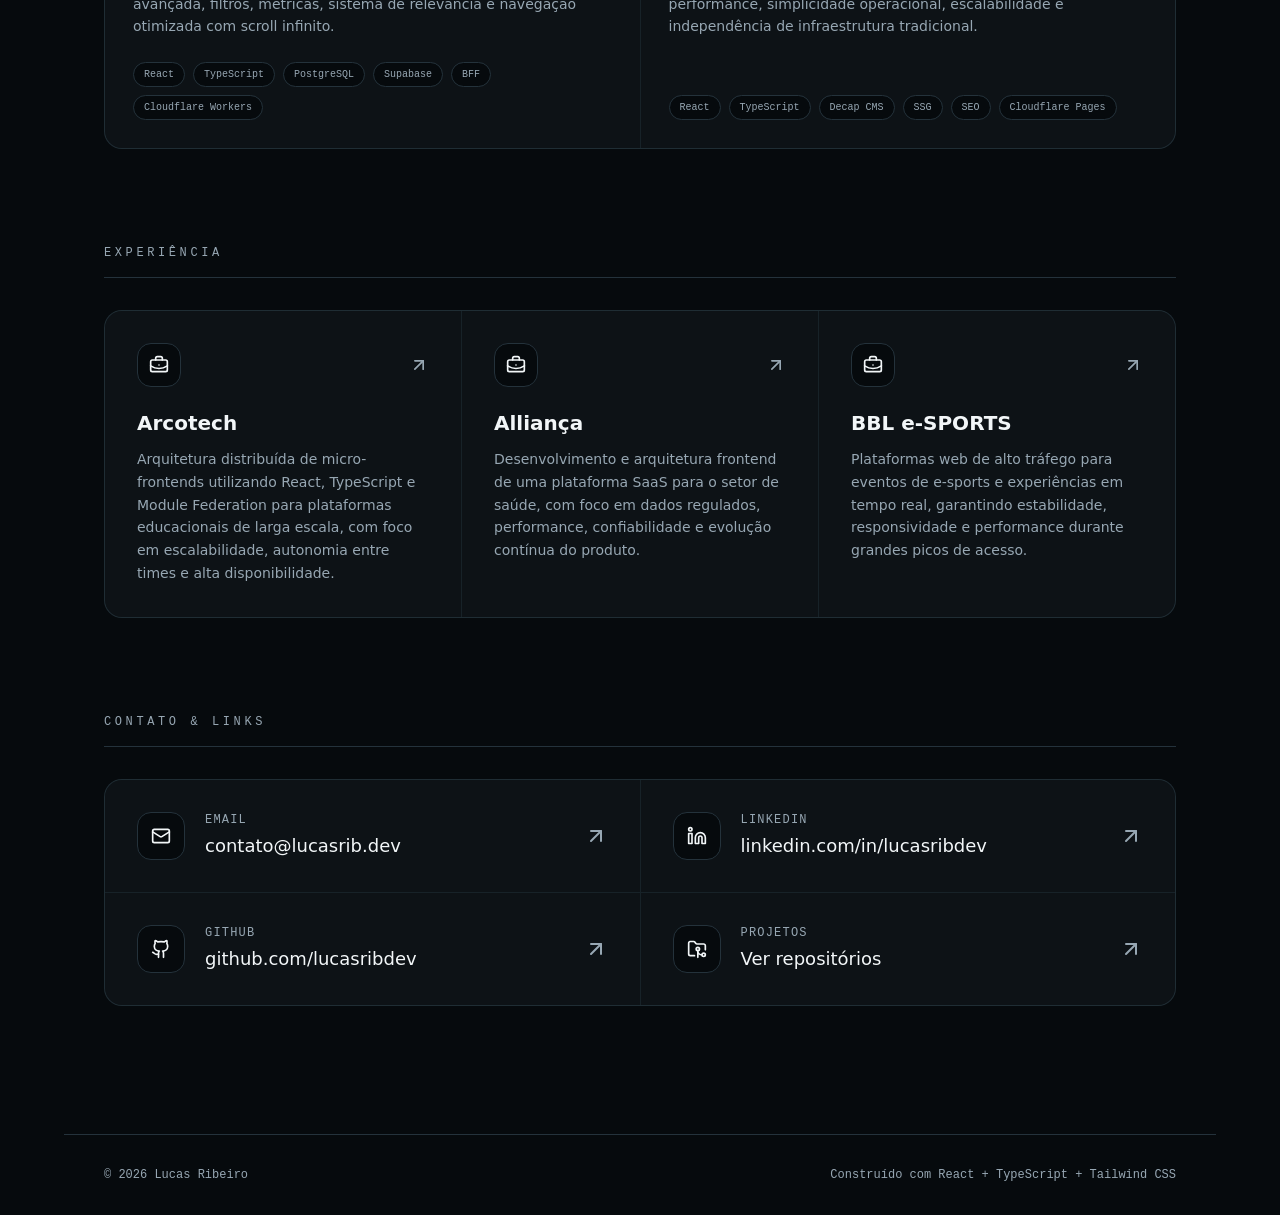
==== commit 55180763: "feat: new mail" ====
--- a/index.html
+++ b/index.html
@@ -56,7 +56,7 @@
     />
 
     <title>Lucas Ribeiro - Engenheiro de Software Frontend</title>
-    <script type="module" crossorigin src="/assets/index-ChayZWP7.js"></script>
+    <script type="module" crossorigin src="/assets/index-CJns0jwZ.js"></script>
     <link rel="stylesheet" crossorigin href="/assets/index-D-AcyxV7.css">
   </head>
   <body>
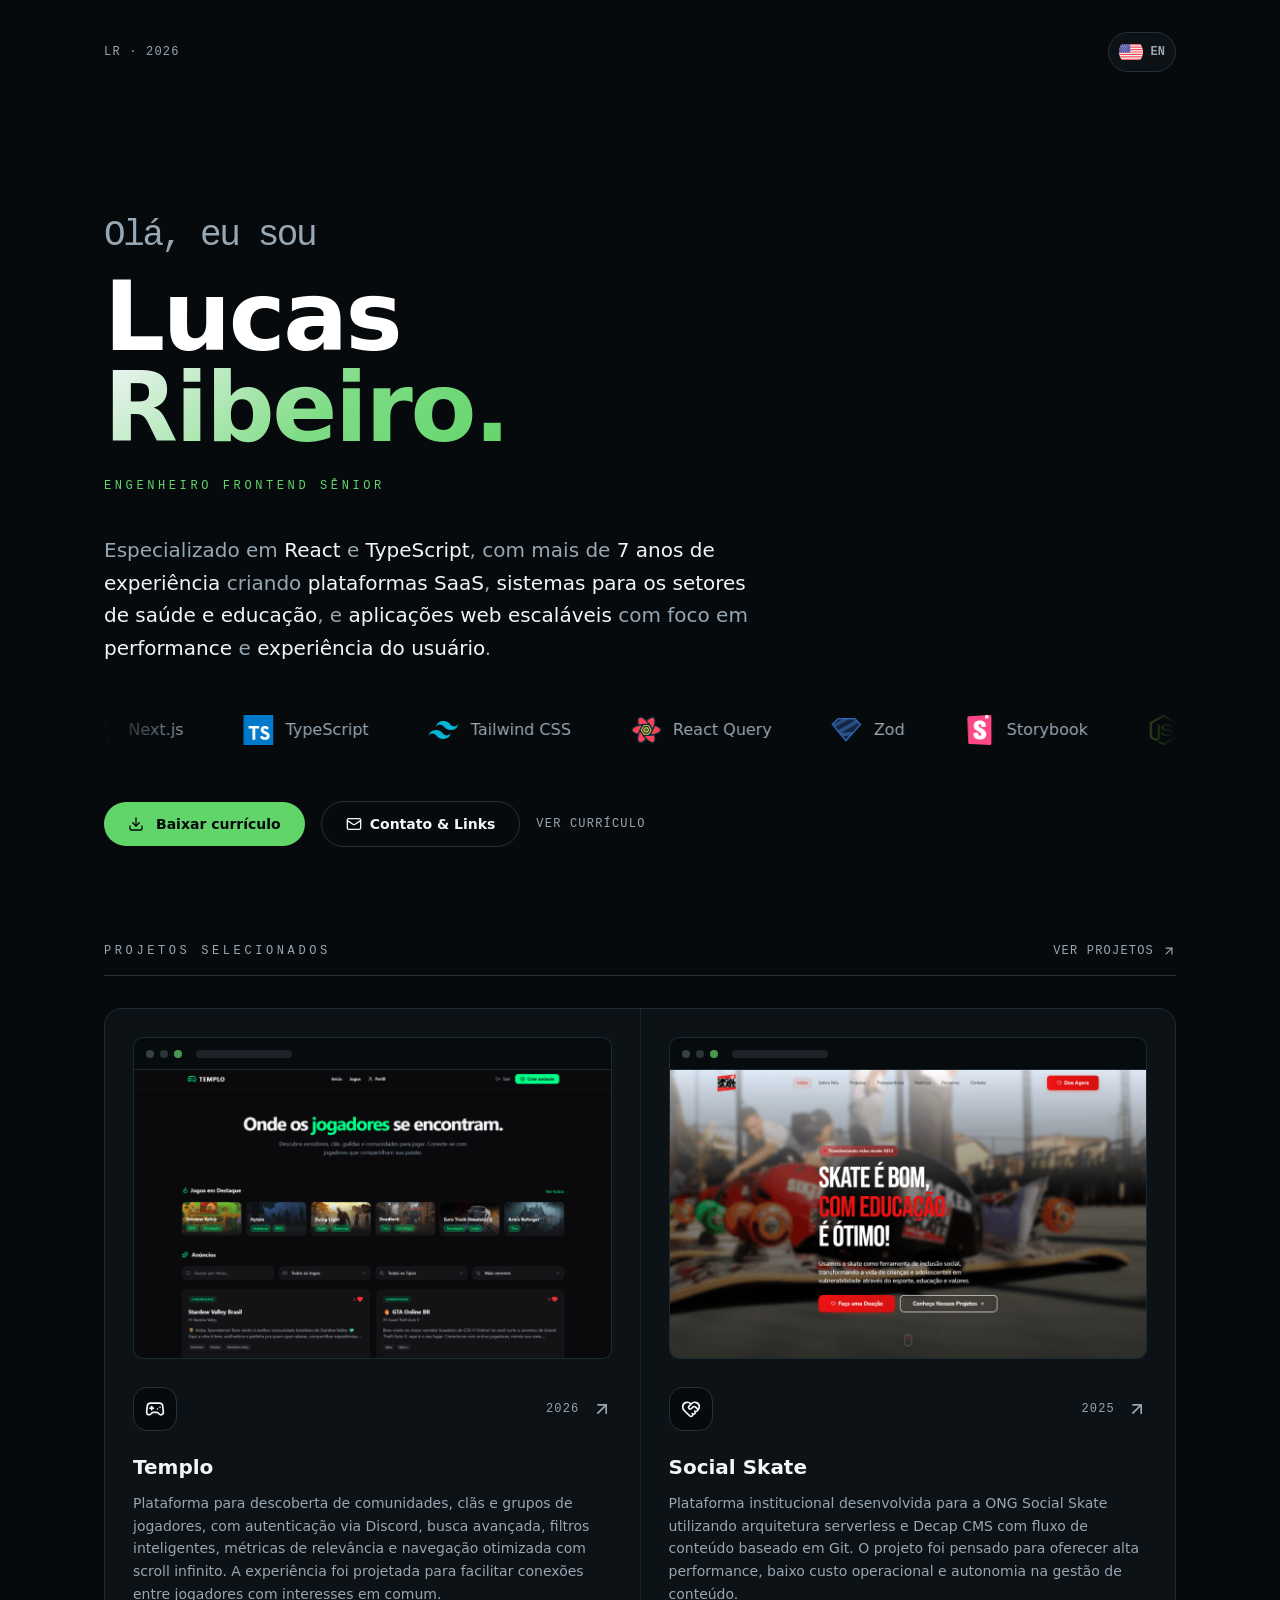
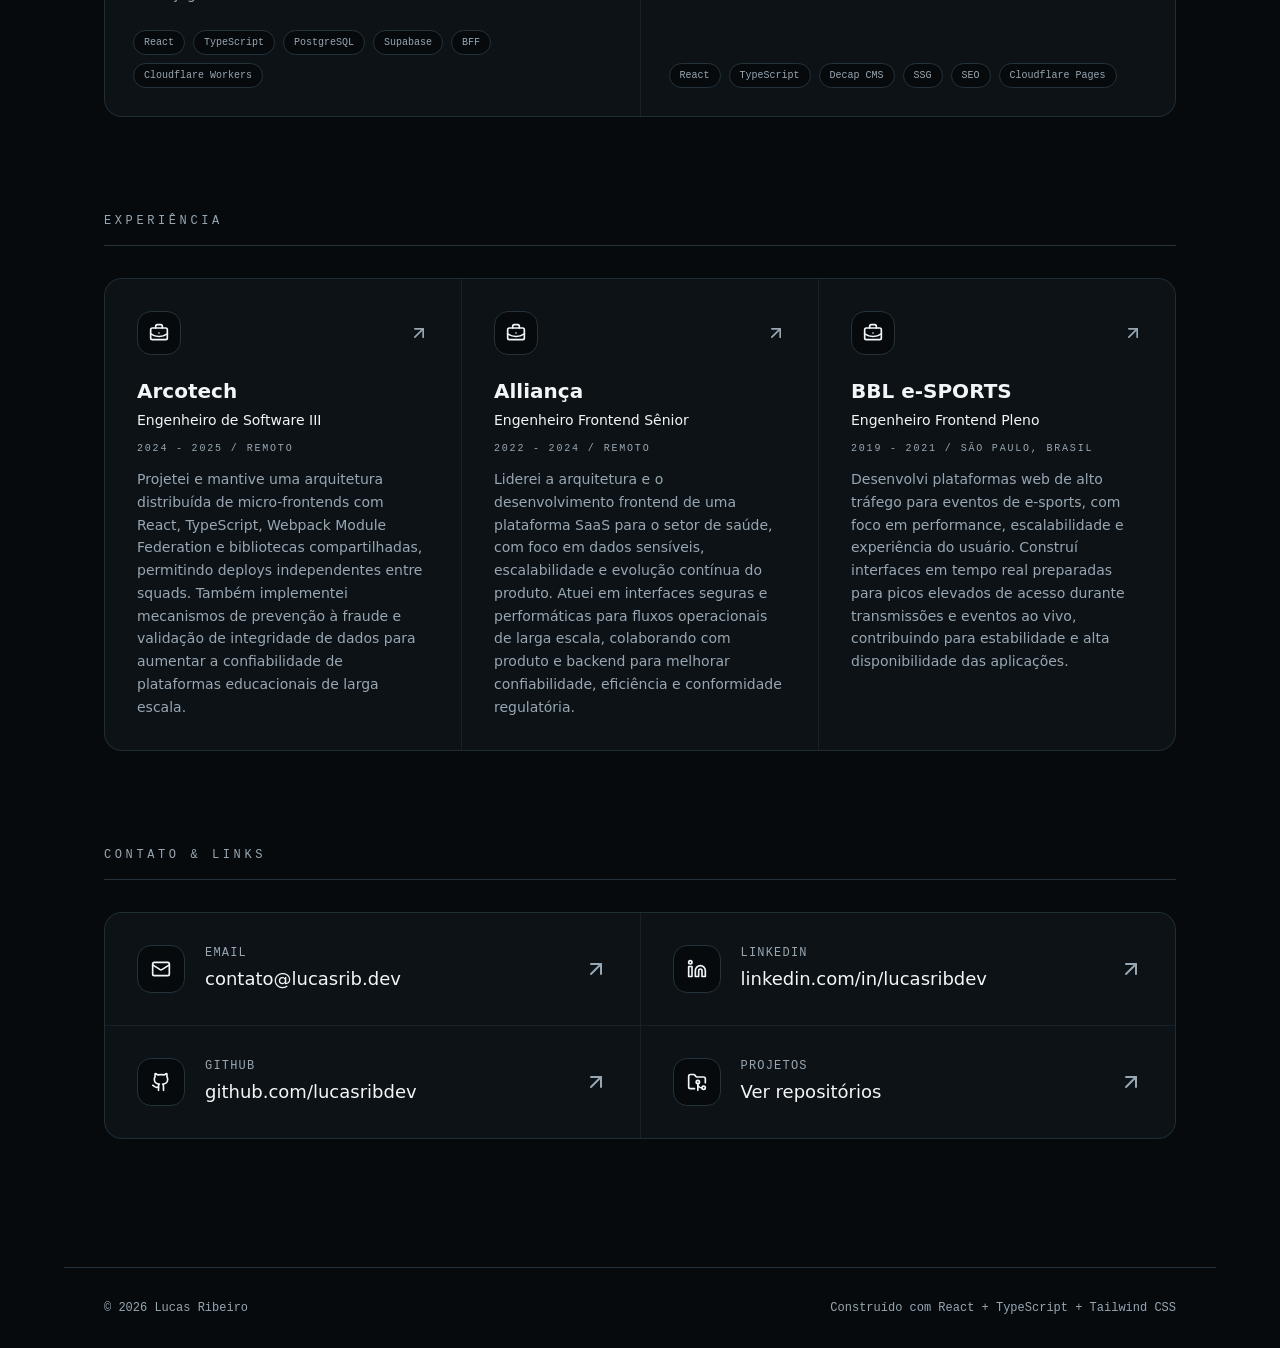
==== commit 64e82aa8: "feat: better hero text" ====
--- a/index.html
+++ b/index.html
@@ -6,20 +6,23 @@
     <meta name="viewport" content="width=device-width, initial-scale=1.0" />
     <meta
       name="description"
-      content="Engenheiro de software frontend com mais de 7 anos de experiência em React, TypeScript, SSR, BFF e design systems."
+      content="Engenheiro Frontend Sênior com mais de 7 anos de experiência em React, TypeScript, SSR, BFF e design systems."
     />
     <meta
       name="keywords"
-      content="Lucas Ribeiro, portfolio, engenheiro de software frontend, frontend, React, TypeScript, SSR, BFF, design systems"
+      content="Lucas Ribeiro, portfolio, engenheiro frontend sênior, frontend, React, TypeScript, SSR, BFF, design systems"
     />
     <meta name="author" content="Lucas Ribeiro" />
     <meta name="robots" content="index, follow" />
     <meta name="theme-color" content="#3BBF57" />
     <link rel="canonical" href="https://lucasrib.dev/" />
+    <link rel="alternate" hreflang="pt-BR" href="https://lucasrib.dev/" />
+    <link rel="alternate" hreflang="en" href="https://lucasrib.dev/en/" />
+    <link rel="alternate" hreflang="x-default" href="https://lucasrib.dev/" />
 
     <meta
       property="og:title"
-      content="Lucas Ribeiro | Engenheiro de Software Frontend"
+      content="Lucas Ribeiro | Engenheiro Frontend Sênior"
     />
     <meta
       property="og:description"
@@ -32,11 +35,14 @@
     />
     <meta
       property="og:image"
-      content="https://lucasrib.dev/og-image.svg"
+      content="https://lucasrib.dev/og-image.png"
     />
+    <meta property="og:image:type" content="image/png" />
+    <meta property="og:image:width" content="1200" />
+    <meta property="og:image:height" content="630" />
     <meta
       property="og:image:alt"
-      content="Lucas Ribeiro, Engenheiro de Software Frontend"
+      content="Lucas Ribeiro, Engenheiro Frontend Sênior"
     />
     <meta property="og:locale" content="pt_BR" />
     <meta property="og:site_name" content="Lucas Ribeiro Portfolio" />
@@ -44,7 +50,7 @@
     <meta name="twitter:card" content="summary_large_image" />
     <meta
       name="twitter:title"
-      content="Lucas Ribeiro | Engenheiro de Software Frontend"
+      content="Lucas Ribeiro | Engenheiro Frontend Sênior"
     />
     <meta
       name="twitter:description"
@@ -52,12 +58,12 @@
     />
     <meta
       name="twitter:image"
-      content="https://lucasrib.dev/og-image.svg"
+      content="https://lucasrib.dev/og-image.png"
     />
 
-    <title>Lucas Ribeiro - Engenheiro de Software Frontend</title>
-    <script type="module" crossorigin src="/assets/index-CJns0jwZ.js"></script>
-    <link rel="stylesheet" crossorigin href="/assets/index-D-AcyxV7.css">
+    <title>Lucas Ribeiro - Engenheiro Frontend Sênior</title>
+    <script type="module" crossorigin src="/assets/main-CEruMkmb.js"></script>
+    <link rel="stylesheet" crossorigin href="/assets/main-BngIE1C2.css">
   </head>
   <body>
     <div id="root"></div>
--- a/assets/main-BngIE1C2.css
+++ b/assets/main-BngIE1C2.css
@@ -0,0 +1,2 @@
+/*! tailwindcss v4.2.2 | MIT License | https://tailwindcss.com */
+@layer properties{@supports (((-webkit-hyphens:none)) and (not (margin-trim:inline))) or ((-moz-orient:inline) and (not (color:rgb(from red r g b)))){*,:before,:after,::backdrop{--tw-rotate-x:initial;--tw-rotate-y:initial;--tw-rotate-z:initial;--tw-skew-x:initial;--tw-skew-y:initial;--tw-border-style:solid;--tw-leading:initial;--tw-font-weight:initial;--tw-tracking:initial;--tw-duration:initial;--tw-ease:initial;--tw-translate-x:0;--tw-translate-y:0;--tw-translate-z:0;--tw-scale-x:1;--tw-scale-y:1;--tw-scale-z:1;--tw-shadow:0 0 #0000;--tw-shadow-color:initial;--tw-shadow-alpha:100%;--tw-inset-shadow:0 0 #0000;--tw-inset-shadow-color:initial;--tw-inset-shadow-alpha:100%;--tw-ring-color:initial;--tw-ring-shadow:0 0 #0000;--tw-inset-ring-color:initial;--tw-inset-ring-shadow:0 0 #0000;--tw-ring-inset:initial;--tw-ring-offset-width:0px;--tw-ring-offset-color:#fff;--tw-ring-offset-shadow:0 0 #0000;--tw-outline-style:solid;--tw-animation-delay:0s;--tw-animation-direction:normal;--tw-animation-duration:initial;--tw-animation-fill-mode:none;--tw-animation-iteration-count:1;--tw-enter-blur:0;--tw-enter-opacity:1;--tw-enter-rotate:0;--tw-enter-scale:1;--tw-enter-translate-x:0;--tw-enter-translate-y:0;--tw-exit-blur:0;--tw-exit-opacity:1;--tw-exit-rotate:0;--tw-exit-scale:1;--tw-exit-translate-x:0;--tw-exit-translate-y:0}}}@layer theme{:root,:host{--font-sans:"Geist Variable", sans-serif;--font-mono:var(--font-mono);--color-white:#fff;--spacing:.25rem;--container-2xl:42rem;--container-6xl:72rem;--text-xs:.75rem;--text-xs--line-height:calc(1 / .75);--text-sm:.875rem;--text-sm--line-height:calc(1.25 / .875);--text-base:1rem;--text-base--line-height:calc(1.5 / 1);--text-lg:1.125rem;--text-lg--line-height:calc(1.75 / 1.125);--text-xl:1.25rem;--text-xl--line-height:calc(1.75 / 1.25);--text-2xl:1.5rem;--text-2xl--line-height:calc(2 / 1.5);--text-3xl:1.875rem;--text-3xl--line-height:calc(2.25 / 1.875);--text-4xl:2.25rem;--text-4xl--line-height:calc(2.5 / 2.25);--text-5xl:3rem;--text-5xl--line-height:1;--text-7xl:4.5rem;--text-7xl--line-height:1;--text-8xl:6rem;--text-8xl--line-height:1;--font-weight-normal:400;--font-weight-medium:500;--font-weight-semibold:600;--font-weight-bold:700;--tracking-tight:-.025em;--tracking-widest:.1em;--leading-tight:1.25;--leading-relaxed:1.625;--default-transition-duration:.15s;--default-transition-timing-function:cubic-bezier(.4, 0, .2, 1);--default-font-family:"Geist Variable", sans-serif;--default-mono-font-family:var(--font-mono)}}@layer base{*,:after,:before,::backdrop{box-sizing:border-box;border:0 solid;margin:0;padding:0}::file-selector-button{box-sizing:border-box;border:0 solid;margin:0;padding:0}html,:host{-webkit-text-size-adjust:100%;tab-size:4;line-height:1.5;font-family:var(--default-font-family,ui-sans-serif, system-ui, sans-serif, "Apple Color Emoji", "Segoe UI Emoji", "Segoe UI Symbol", "Noto Color Emoji");font-feature-settings:var(--default-font-feature-settings,normal);font-variation-settings:var(--default-font-variation-settings,normal);-webkit-tap-highlight-color:transparent}hr{height:0;color:inherit;border-top-width:1px}abbr:where([title]){-webkit-text-decoration:underline dotted;text-decoration:underline dotted}h1,h2,h3,h4,h5,h6{font-size:inherit;font-weight:inherit}a{color:inherit;-webkit-text-decoration:inherit;-webkit-text-decoration:inherit;-webkit-text-decoration:inherit;-webkit-text-decoration:inherit;text-decoration:inherit}b,strong{font-weight:bolder}code,kbd,samp,pre{font-family:var(--default-mono-font-family,ui-monospace, SFMono-Regular, Menlo, Monaco, Consolas, "Liberation Mono", "Courier New", monospace);font-feature-settings:var(--default-mono-font-feature-settings,normal);font-variation-settings:var(--default-mono-font-variation-settings,normal);font-size:1em}small{font-size:80%}sub,sup{vertical-align:baseline;font-size:75%;line-height:0;position:relative}sub{bottom:-.25em}sup{top:-.5em}table{text-indent:0;border-color:inherit;border-collapse:collapse}:-moz-focusring{outline:auto}progress{vertical-align:baseline}summary{display:list-item}ol,ul,menu{list-style:none}img,svg,video,canvas,audio,iframe,embed,object{vertical-align:middle;display:block}img,video{max-width:100%;height:auto}button,input,select,optgroup,textarea{font:inherit;font-feature-settings:inherit;font-variation-settings:inherit;letter-spacing:inherit;color:inherit;opacity:1;background-color:#0000;border-radius:0}::file-selector-button{font:inherit;font-feature-settings:inherit;font-variation-settings:inherit;letter-spacing:inherit;color:inherit;opacity:1;background-color:#0000;border-radius:0}:where(select:is([multiple],[size])) optgroup{font-weight:bolder}:where(select:is([multiple],[size])) optgroup option{padding-inline-start:20px}::file-selector-button{margin-inline-end:4px}::placeholder{opacity:1}@supports (not ((-webkit-appearance:-apple-pay-button))) or (contain-intrinsic-size:1px){::placeholder{color:currentColor}@supports (color:color-mix(in lab, red, red)){::placeholder{color:color-mix(in oklab, currentcolor 50%, transparent)}}}textarea{resize:vertical}::-webkit-search-decoration{-webkit-appearance:none}::-webkit-date-and-time-value{min-height:1lh;text-align:inherit}::-webkit-datetime-edit{display:inline-flex}::-webkit-datetime-edit-fields-wrapper{padding:0}::-webkit-datetime-edit{padding-block:0}::-webkit-datetime-edit-year-field{padding-block:0}::-webkit-datetime-edit-month-field{padding-block:0}::-webkit-datetime-edit-day-field{padding-block:0}::-webkit-datetime-edit-hour-field{padding-block:0}::-webkit-datetime-edit-minute-field{padding-block:0}::-webkit-datetime-edit-second-field{padding-block:0}::-webkit-datetime-edit-millisecond-field{padding-block:0}::-webkit-datetime-edit-meridiem-field{padding-block:0}::-webkit-calendar-picker-indicator{line-height:1}:-moz-ui-invalid{box-shadow:none}button,input:where([type=button],[type=reset],[type=submit]){appearance:button}::file-selector-button{appearance:button}::-webkit-inner-spin-button{height:auto}::-webkit-outer-spin-button{height:auto}[hidden]:where(:not([hidden=until-found])){display:none!important}html{background:var(--background);font-family:Geist Variable,sans-serif}body{font-family:var(--font-sans);color:var(--foreground);background-color:var(--background);margin:0}*{border-color:var(--border);outline-color:var(--ring)}@supports (color:color-mix(in lab, red, red)){*{outline-color:color-mix(in oklab, var(--ring) 50%, transparent)}}}@layer components;@layer utilities{.pointer-events-none{pointer-events:none}.absolute{position:absolute}.relative{position:relative}.inset-x-0{inset-inline:calc(var(--spacing) * 0)}.inset-y-0{inset-block:calc(var(--spacing) * 0)}.top-0{top:calc(var(--spacing) * 0)}.right-0{right:calc(var(--spacing) * 0)}.bottom-0{bottom:calc(var(--spacing) * 0)}.left-0{left:calc(var(--spacing) * 0)}.z-10{z-index:10}.z-11{z-index:11}.mx-auto{margin-inline:auto}.mt-1{margin-top:calc(var(--spacing) * 1)}.mt-2{margin-top:calc(var(--spacing) * 2)}.mt-3{margin-top:calc(var(--spacing) * 3)}.mt-6{margin-top:calc(var(--spacing) * 6)}.mt-10{margin-top:calc(var(--spacing) * 10)}.mt-12{margin-top:calc(var(--spacing) * 12)}.mr-\[var\(--logoloop-gap\)\]{margin-right:var(--logoloop-gap)}.mb-4{margin-bottom:calc(var(--spacing) * 4)}.mb-7{margin-bottom:calc(var(--spacing) * 7)}.mb-8{margin-bottom:calc(var(--spacing) * 8)}.mb-24{margin-bottom:calc(var(--spacing) * 24)}.mb-\[var\(--logoloop-gap\)\]{margin-bottom:var(--logoloop-gap)}.ml-2{margin-left:calc(var(--spacing) * 2)}.block{display:block}.flex{display:flex}.grid{display:grid}.hidden{display:none}.inline-block{display:inline-block}.inline-flex{display:inline-flex}.aspect-\[1430\/863\]{aspect-ratio:1430/863}.h-2{height:calc(var(--spacing) * 2)}.h-3\.5{height:calc(var(--spacing) * 3.5)}.h-4{height:calc(var(--spacing) * 4)}.h-5{height:calc(var(--spacing) * 5)}.h-6{height:calc(var(--spacing) * 6)}.h-8{height:calc(var(--spacing) * 8)}.h-10{height:calc(var(--spacing) * 10)}.h-11{height:calc(var(--spacing) * 11)}.h-12{height:calc(var(--spacing) * 12)}.h-\[1em\]{height:1em}.h-\[clamp\(24px\,8\%\,120px\)\]{height:clamp(24px,8%,120px)}.h-\[var\(--logoloop-logoHeight\)\]{height:var(--logoloop-logoHeight)}.h-full{height:100%}.h-max{height:max-content}.min-h-screen{min-height:100vh}.w-2{width:calc(var(--spacing) * 2)}.w-3\.5{width:calc(var(--spacing) * 3.5)}.w-4{width:calc(var(--spacing) * 4)}.w-5{width:calc(var(--spacing) * 5)}.w-6{width:calc(var(--spacing) * 6)}.w-11{width:calc(var(--spacing) * 11)}.w-12{width:calc(var(--spacing) * 12)}.w-24{width:calc(var(--spacing) * 24)}.w-\[clamp\(24px\,8\%\,120px\)\]{width:clamp(24px,8%,120px)}.w-auto{width:auto}.w-full{width:100%}.w-max{width:max-content}.max-w-2xl{max-width:var(--container-2xl)}.max-w-6xl{max-width:var(--container-6xl)}.min-w-0{min-width:calc(var(--spacing) * 0)}.flex-none{flex:none}.shrink-0{flex-shrink:0}.transform{transform:var(--tw-rotate-x,) var(--tw-rotate-y,) var(--tw-rotate-z,) var(--tw-skew-x,) var(--tw-skew-y,)}.resize{resize:both}.flex-col{flex-direction:column}.flex-row{flex-direction:row}.flex-wrap{flex-wrap:wrap}.items-center{align-items:center}.items-end{align-items:flex-end}.items-start{align-items:flex-start}.justify-between{justify-content:space-between}.justify-center{justify-content:center}.gap-1\.5{gap:calc(var(--spacing) * 1.5)}.gap-2{gap:calc(var(--spacing) * 2)}.gap-3{gap:calc(var(--spacing) * 3)}.gap-4{gap:calc(var(--spacing) * 4)}.gap-5{gap:calc(var(--spacing) * 5)}.gap-px{gap:1px}.overflow-hidden{overflow:hidden}.overflow-visible{overflow:visible}.overflow-x-hidden{overflow-x:hidden}.rounded{border-radius:.25rem}.rounded-2xl{border-radius:calc(var(--radius) * 1.8)}.rounded-full{border-radius:3.40282e38px}.rounded-lg{border-radius:var(--radius)}.rounded-xl{border-radius:calc(var(--radius) * 1.4)}.border{border-style:var(--tw-border-style);border-width:1px}.border-t{border-top-style:var(--tw-border-style);border-top-width:1px}.border-b{border-bottom-style:var(--tw-border-style);border-bottom-width:1px}.border-border,.border-border\/70{border-color:var(--border)}@supports (color:color-mix(in lab, red, red)){.border-border\/70{border-color:color-mix(in oklab, var(--border) 70%, transparent)}}.border-border\/80{border-color:var(--border)}@supports (color:color-mix(in lab, red, red)){.border-border\/80{border-color:color-mix(in oklab, var(--border) 80%, transparent)}}.bg-background,.bg-background\/80{background-color:var(--background)}@supports (color:color-mix(in lab, red, red)){.bg-background\/80{background-color:color-mix(in oklab, var(--background) 80%, transparent)}}.bg-border\/60{background-color:var(--border)}@supports (color:color-mix(in lab, red, red)){.bg-border\/60{background-color:color-mix(in oklab, var(--border) 60%, transparent)}}.bg-card{background-color:var(--card)}.bg-muted{background-color:var(--muted)}.bg-muted-foreground\/15{background-color:var(--muted-foreground)}@supports (color:color-mix(in lab, red, red)){.bg-muted-foreground\/15{background-color:color-mix(in oklab, var(--muted-foreground) 15%, transparent)}}.bg-muted-foreground\/25{background-color:var(--muted-foreground)}@supports (color:color-mix(in lab, red, red)){.bg-muted-foreground\/25{background-color:color-mix(in oklab, var(--muted-foreground) 25%, transparent)}}.bg-muted-foreground\/35{background-color:var(--muted-foreground)}@supports (color:color-mix(in lab, red, red)){.bg-muted-foreground\/35{background-color:color-mix(in oklab, var(--muted-foreground) 35%, transparent)}}.bg-primary,.bg-primary\/70{background-color:var(--primary)}@supports (color:color-mix(in lab, red, red)){.bg-primary\/70{background-color:color-mix(in oklab, var(--primary) 70%, transparent)}}.text-gradient{background-image:linear-gradient(135deg, var(--foreground) 0%, var(--primary) 55%, var(--primary) 100%)}@supports (color:color-mix(in lab, red, red)){.text-gradient{background-image:linear-gradient(135deg, var(--foreground) 0%, color-mix(in srgb, var(--primary) 82%, white 18%) 55%, var(--primary) 100%)}}.text-gradient{color:#0000;-webkit-background-clip:text;background-clip:text}.bg-\[linear-gradient\(to_bottom\,var\(--logoloop-fadeColor\,var\(--logoloop-fadeColorAuto\)\)_0\%\,rgba\(0\,0\,0\,0\)_100\%\)\]{background-image:linear-gradient(to bottom,var(--logoloop-fadeColor,var(--logoloop-fadeColorAuto)) 0%,#0000 100%)}.bg-\[linear-gradient\(to_left\,var\(--logoloop-fadeColor\,var\(--logoloop-fadeColorAuto\)\)_0\%\,rgba\(0\,0\,0\,0\)_100\%\)\]{background-image:linear-gradient(to left,var(--logoloop-fadeColor,var(--logoloop-fadeColorAuto)) 0%,#0000 100%)}.bg-\[linear-gradient\(to_right\,var\(--logoloop-fadeColor\,var\(--logoloop-fadeColorAuto\)\)_0\%\,rgba\(0\,0\,0\,0\)_100\%\)\]{background-image:linear-gradient(to right,var(--logoloop-fadeColor,var(--logoloop-fadeColorAuto)) 0%,#0000 100%)}.bg-\[linear-gradient\(to_top\,var\(--logoloop-fadeColor\,var\(--logoloop-fadeColorAuto\)\)_0\%\,rgba\(0\,0\,0\,0\)_100\%\)\]{background-image:linear-gradient(to top,var(--logoloop-fadeColor,var(--logoloop-fadeColorAuto)) 0%,#0000 100%)}.object-contain{object-fit:contain}.object-cover{object-fit:cover}.object-top{object-position:top}.p-5{padding:calc(var(--spacing) * 5)}.p-6{padding:calc(var(--spacing) * 6)}.px-2\.5{padding-inline:calc(var(--spacing) * 2.5)}.px-3{padding-inline:calc(var(--spacing) * 3)}.px-6{padding-inline:calc(var(--spacing) * 6)}.py-1{padding-block:calc(var(--spacing) * 1)}.py-1\.5{padding-block:calc(var(--spacing) * 1.5)}.py-3{padding-block:calc(var(--spacing) * 3)}.py-8{padding-block:calc(var(--spacing) * 8)}.py-\[calc\(var\(--logoloop-logoHeight\)\*0\.1\)\]{padding-block:calc(var(--logoloop-logoHeight) * .1)}.pt-16{padding-top:calc(var(--spacing) * 16)}.pb-4{padding-bottom:calc(var(--spacing) * 4)}.pb-24{padding-bottom:calc(var(--spacing) * 24)}.pb-32{padding-bottom:calc(var(--spacing) * 32)}.font-mono{font-family:var(--font-mono)}.text-2xl{font-size:var(--text-2xl);line-height:var(--tw-leading,var(--text-2xl--line-height))}.text-5xl{font-size:var(--text-5xl);line-height:var(--tw-leading,var(--text-5xl--line-height))}.text-base{font-size:var(--text-base);line-height:var(--tw-leading,var(--text-base--line-height))}.text-lg{font-size:var(--text-lg);line-height:var(--tw-leading,var(--text-lg--line-height))}.text-sm{font-size:var(--text-sm);line-height:var(--tw-leading,var(--text-sm--line-height))}.text-xs{font-size:var(--text-xs);line-height:var(--tw-leading,var(--text-xs--line-height))}.text-\[10px\]{font-size:10px}.text-\[length\:var\(--logoloop-logoHeight\)\]{font-size:var(--logoloop-logoHeight)}.leading-\[0\.95\]{--tw-leading:.95;line-height:.95}.leading-\[1\],.leading-none{--tw-leading:1;line-height:1}.leading-relaxed{--tw-leading:var(--leading-relaxed);line-height:var(--leading-relaxed)}.leading-tight{--tw-leading:var(--leading-tight);line-height:var(--leading-tight)}.font-bold{--tw-font-weight:var(--font-weight-bold);font-weight:var(--font-weight-bold)}.font-medium{--tw-font-weight:var(--font-weight-medium);font-weight:var(--font-weight-medium)}.font-normal{--tw-font-weight:var(--font-weight-normal);font-weight:var(--font-weight-normal)}.font-semibold{--tw-font-weight:var(--font-weight-semibold);font-weight:var(--font-weight-semibold)}.tracking-\[0\.3em\]{--tw-tracking:.3em;letter-spacing:.3em}.tracking-\[0\.18em\]{--tw-tracking:.18em;letter-spacing:.18em}.tracking-tight{--tw-tracking:var(--tracking-tight);letter-spacing:var(--tracking-tight)}.tracking-widest{--tw-tracking:var(--tracking-widest);letter-spacing:var(--tracking-widest)}.break-all{word-break:break-all}.whitespace-nowrap{white-space:nowrap}.text-foreground{color:var(--foreground)}.text-muted-foreground{color:var(--muted-foreground)}.text-primary{color:var(--primary)}.text-primary-foreground{color:var(--primary-foreground)}.text-white{color:var(--color-white)}.uppercase{text-transform:uppercase}.no-underline{text-decoration-line:none}.underline-offset-4{text-underline-offset:4px}.transition{transition-property:color,background-color,border-color,outline-color,text-decoration-color,fill,stroke,--tw-gradient-from,--tw-gradient-via,--tw-gradient-to,opacity,box-shadow,transform,translate,scale,rotate,filter,-webkit-backdrop-filter,backdrop-filter,display,content-visibility,overlay,pointer-events;transition-timing-function:var(--tw-ease,var(--default-transition-timing-function));transition-duration:var(--tw-duration,var(--default-transition-duration))}.transition-all{transition-property:all;transition-timing-function:var(--tw-ease,var(--default-transition-timing-function));transition-duration:var(--tw-duration,var(--default-transition-duration))}.transition-colors{transition-property:color,background-color,border-color,outline-color,text-decoration-color,fill,stroke,--tw-gradient-from,--tw-gradient-via,--tw-gradient-to;transition-timing-function:var(--tw-ease,var(--default-transition-timing-function));transition-duration:var(--tw-duration,var(--default-transition-duration))}.transition-opacity{transition-property:opacity;transition-timing-function:var(--tw-ease,var(--default-transition-timing-function));transition-duration:var(--tw-duration,var(--default-transition-duration))}.transition-transform{transition-property:transform,translate,scale,rotate;transition-timing-function:var(--tw-ease,var(--default-transition-timing-function));transition-duration:var(--tw-duration,var(--default-transition-duration))}.duration-200{--tw-duration:.2s;transition-duration:.2s}.duration-300{--tw-duration:.3s;transition-duration:.3s}.ease-\[cubic-bezier\(0\.4\,0\,0\.2\,1\)\]{--tw-ease:cubic-bezier(.4,0,.2,1);transition-timing-function:cubic-bezier(.4,0,.2,1)}.ease-linear{--tw-ease:linear;transition-timing-function:linear}.will-change-transform{will-change:transform}.select-none{-webkit-user-select:none;user-select:none}.\[--logoloop-fadeColorAuto\:\#ffffff\]{--logoloop-fadeColorAuto:#fff}.\[--logoloop-gap\:32px\]{--logoloop-gap:32px}.\[--logoloop-logoHeight\:28px\]{--logoloop-logoHeight:28px}.\[-webkit-user-drag\:none\]{-webkit-user-drag:none}.\[image-rendering\:-webkit-optimize-contrast\]{image-rendering:-webkit-optimize-contrast}@media (hover:hover){.group-hover\:translate-x-0\.5:is(:where(.group):hover *){--tw-translate-x:calc(var(--spacing) * .5);translate:var(--tw-translate-x) var(--tw-translate-y)}.group-hover\:translate-x-1:is(:where(.group):hover *){--tw-translate-x:calc(var(--spacing) * 1);translate:var(--tw-translate-x) var(--tw-translate-y)}.group-hover\:-translate-y-0\.5:is(:where(.group):hover *){--tw-translate-y:calc(var(--spacing) * -.5);translate:var(--tw-translate-x) var(--tw-translate-y)}.group-hover\:-translate-y-1:is(:where(.group):hover *){--tw-translate-y:calc(var(--spacing) * -1);translate:var(--tw-translate-x) var(--tw-translate-y)}.group-hover\:translate-y-0\.5:is(:where(.group):hover *){--tw-translate-y:calc(var(--spacing) * .5);translate:var(--tw-translate-x) var(--tw-translate-y)}.group-hover\:border-primary:is(:where(.group):hover *),.group-hover\:border-primary\/50:is(:where(.group):hover *){border-color:var(--primary)}@supports (color:color-mix(in lab, red, red)){.group-hover\:border-primary\/50:is(:where(.group):hover *){border-color:color-mix(in oklab, var(--primary) 50%, transparent)}}.group-hover\:text-primary:is(:where(.group):hover *){color:var(--primary)}.group-hover\/item\:scale-120:is(:where(.group\/item):hover *){--tw-scale-x:120%;--tw-scale-y:120%;--tw-scale-z:120%;scale:var(--tw-scale-x) var(--tw-scale-y)}.hover\:-translate-y-0\.5:hover{--tw-translate-y:calc(var(--spacing) * -.5);translate:var(--tw-translate-x) var(--tw-translate-y)}.hover\:-translate-y-1:hover{--tw-translate-y:calc(var(--spacing) * -1);translate:var(--tw-translate-x) var(--tw-translate-y)}.hover\:border-primary:hover{border-color:var(--primary)}.hover\:bg-secondary:hover{background-color:var(--secondary)}.hover\:text-foreground:hover{color:var(--foreground)}.hover\:text-primary:hover{color:var(--primary)}.hover\:underline:hover{text-decoration-line:underline}.hover\:opacity-80:hover{opacity:.8}.hover\:glow:hover{box-shadow:0 18px 40px var(--primary), inset 0 1px 0 #ffffff38}@supports (color:color-mix(in lab, red, red)){.hover\:glow:hover{box-shadow:0 18px 40px color-mix(in srgb, var(--primary) 30%, transparent), inset 0 1px 0 #ffffff38}}}.focus-visible\:ring-2:focus-visible{--tw-ring-shadow:var(--tw-ring-inset,) 0 0 0 calc(2px + var(--tw-ring-offset-width)) var(--tw-ring-color,currentcolor);box-shadow:var(--tw-inset-shadow), var(--tw-inset-ring-shadow), var(--tw-ring-offset-shadow), var(--tw-ring-shadow), var(--tw-shadow)}.focus-visible\:ring-ring:focus-visible{--tw-ring-color:var(--ring)}.focus-visible\:outline:focus-visible{outline-style:var(--tw-outline-style);outline-width:1px}.focus-visible\:outline-offset-2:focus-visible{outline-offset:2px}.focus-visible\:outline-current:focus-visible{outline-color:currentColor}.focus-visible\:outline-none:focus-visible{--tw-outline-style:none;outline-style:none}@media (prefers-reduced-motion:reduce){.motion-reduce\:transform-none{transform:none}.motion-reduce\:transition-none{transition-property:none}}@media (width>=48rem){.md\:grid-cols-2{grid-template-columns:repeat(2,minmax(0,1fr))}.md\:grid-cols-3{grid-template-columns:repeat(3,minmax(0,1fr))}.md\:flex-row{flex-direction:row}.md\:items-center{align-items:center}.md\:p-7{padding:calc(var(--spacing) * 7)}.md\:p-8{padding:calc(var(--spacing) * 8)}.md\:px-10{padding-inline:calc(var(--spacing) * 10)}.md\:pt-28{padding-top:calc(var(--spacing) * 28)}.md\:text-3xl{font-size:var(--text-3xl);line-height:var(--tw-leading,var(--text-3xl--line-height))}.md\:text-7xl{font-size:var(--text-7xl);line-height:var(--tw-leading,var(--text-7xl--line-height))}.md\:text-lg{font-size:var(--text-lg);line-height:var(--tw-leading,var(--text-lg--line-height))}.md\:text-xl{font-size:var(--text-xl);line-height:var(--tw-leading,var(--text-xl--line-height))}}@media (width>=64rem){.lg\:text-4xl{font-size:var(--text-4xl);line-height:var(--tw-leading,var(--text-4xl--line-height))}.lg\:text-8xl{font-size:var(--text-8xl);line-height:var(--tw-leading,var(--text-8xl--line-height))}}.dark\:\[--logoloop-fadeColorAuto\:\#0b0b0b\]:is(.dark *){--logoloop-fadeColorAuto:#0b0b0b}}@property --tw-animation-delay{syntax:"*";inherits:false;initial-value:0s}@property --tw-animation-direction{syntax:"*";inherits:false;initial-value:normal}@property --tw-animation-duration{syntax:"*";inherits:false}@property --tw-animation-fill-mode{syntax:"*";inherits:false;initial-value:none}@property --tw-animation-iteration-count{syntax:"*";inherits:false;initial-value:1}@property --tw-enter-blur{syntax:"*";inherits:false;initial-value:0}@property --tw-enter-opacity{syntax:"*";inherits:false;initial-value:1}@property --tw-enter-rotate{syntax:"*";inherits:false;initial-value:0}@property --tw-enter-scale{syntax:"*";inherits:false;initial-value:1}@property --tw-enter-translate-x{syntax:"*";inherits:false;initial-value:0}@property --tw-enter-translate-y{syntax:"*";inherits:false;initial-value:0}@property --tw-exit-blur{syntax:"*";inherits:false;initial-value:0}@property --tw-exit-opacity{syntax:"*";inherits:false;initial-value:1}@property --tw-exit-rotate{syntax:"*";inherits:false;initial-value:0}@property --tw-exit-scale{syntax:"*";inherits:false;initial-value:1}@property --tw-exit-translate-x{syntax:"*";inherits:false;initial-value:0}@property --tw-exit-translate-y{syntax:"*";inherits:false;initial-value:0}@font-face{font-family:Geist Variable;font-style:normal;font-display:swap;font-weight:100 900;src:url(/assets/geist-cyrillic-wght-normal-CHSlOQsW.woff2)format("woff2-variations");unicode-range:U+301,U+400-45F,U+490-491,U+4B0-4B1,U+2116}@font-face{font-family:Geist Variable;font-style:normal;font-display:swap;font-weight:100 900;src:url(/assets/geist-latin-ext-wght-normal-DMtmJ5ZE.woff2)format("woff2-variations");unicode-range:U+100-2BA,U+2BD-2C5,U+2C7-2CC,U+2CE-2D7,U+2DD-2FF,U+304,U+308,U+329,U+1D00-1DBF,U+1E00-1E9F,U+1EF2-1EFF,U+2020,U+20A0-20AB,U+20AD-20C0,U+2113,U+2C60-2C7F,U+A720-A7FF}@font-face{font-family:Geist Variable;font-style:normal;font-display:swap;font-weight:100 900;src:url(/assets/geist-latin-wght-normal-Dm3htQBi.woff2)format("woff2-variations");unicode-range:U+??,U+131,U+152-153,U+2BB-2BC,U+2C6,U+2DA,U+2DC,U+304,U+308,U+329,U+2000-206F,U+20AC,U+2122,U+2191,U+2193,U+2212,U+2215,U+FEFF,U+FFFD}:root{--background:oklch(14% .01 240);--foreground:oklch(97% .005 240);--muted-foreground:oklch(72% .025 238);--border:oklch(31% .025 236);--primary:oklch(78% .18 145);--primary-foreground:oklch(14% .01 240);--card:oklch(18% .012 240);--secondary:oklch(24% .015 240);--font-sans:"Space Grotesk", system-ui, sans-serif;--font-mono:"JetBrains Mono", ui-monospace, monospace;--card-foreground:oklch(97% .005 240);--popover:oklch(18% .012 240);--popover-foreground:oklch(97% .005 240);--secondary-foreground:oklch(93% .01 240);--muted:oklch(24% .015 240);--accent:oklch(27% .04 170);--accent-foreground:oklch(97% .005 240);--destructive:oklch(57.7% .245 27.325);--input:oklch(31% .025 236);--ring:oklch(78% .18 145);--chart-1:oklch(78% .18 145);--chart-2:oklch(70% .13 195);--chart-3:oklch(68% .15 280);--chart-4:oklch(76% .14 75);--chart-5:oklch(66% .18 25);--radius:.625rem;--sidebar:oklch(18% .012 240);--sidebar-foreground:oklch(97% .005 240);--sidebar-primary:oklch(78% .18 145);--sidebar-primary-foreground:oklch(14% .01 240);--sidebar-accent:oklch(24% .015 240);--sidebar-accent-foreground:oklch(97% .005 240);--sidebar-border:oklch(31% .025 236);--sidebar-ring:oklch(78% .18 145)}.dark{--background:oklch(14.5% 0 0);--foreground:oklch(98.5% 0 0);--card:oklch(20.5% 0 0);--card-foreground:oklch(98.5% 0 0);--popover:oklch(20.5% 0 0);--popover-foreground:oklch(98.5% 0 0);--primary:oklch(92.2% 0 0);--primary-foreground:oklch(20.5% 0 0);--secondary:oklch(26.9% 0 0);--secondary-foreground:oklch(98.5% 0 0);--muted:oklch(26.9% 0 0);--muted-foreground:oklch(70.8% 0 0);--accent:oklch(26.9% 0 0);--accent-foreground:oklch(98.5% 0 0);--destructive:oklch(70.4% .191 22.216);--border:oklch(100% 0 0/.1);--input:oklch(100% 0 0/.15);--ring:oklch(55.6% 0 0);--chart-1:oklch(87% 0 0);--chart-2:oklch(55.6% 0 0);--chart-3:oklch(43.9% 0 0);--chart-4:oklch(37.1% 0 0);--chart-5:oklch(26.9% 0 0);--sidebar:oklch(20.5% 0 0);--sidebar-foreground:oklch(98.5% 0 0);--sidebar-primary:oklch(48.8% .243 264.376);--sidebar-primary-foreground:oklch(98.5% 0 0);--sidebar-accent:oklch(26.9% 0 0);--sidebar-accent-foreground:oklch(98.5% 0 0);--sidebar-border:oklch(100% 0 0/.1);--sidebar-ring:oklch(55.6% 0 0)}@property --tw-rotate-x{syntax:"*";inherits:false}@property --tw-rotate-y{syntax:"*";inherits:false}@property --tw-rotate-z{syntax:"*";inherits:false}@property --tw-skew-x{syntax:"*";inherits:false}@property --tw-skew-y{syntax:"*";inherits:false}@property --tw-border-style{syntax:"*";inherits:false;initial-value:solid}@property --tw-leading{syntax:"*";inherits:false}@property --tw-font-weight{syntax:"*";inherits:false}@property --tw-tracking{syntax:"*";inherits:false}@property --tw-duration{syntax:"*";inherits:false}@property --tw-ease{syntax:"*";inherits:false}@property --tw-translate-x{syntax:"*";inherits:false;initial-value:0}@property --tw-translate-y{syntax:"*";inherits:false;initial-value:0}@property --tw-translate-z{syntax:"*";inherits:false;initial-value:0}@property --tw-scale-x{syntax:"*";inherits:false;initial-value:1}@property --tw-scale-y{syntax:"*";inherits:false;initial-value:1}@property --tw-scale-z{syntax:"*";inherits:false;initial-value:1}@property --tw-shadow{syntax:"*";inherits:false;initial-value:0 0 #0000}@property --tw-shadow-color{syntax:"*";inherits:false}@property --tw-shadow-alpha{syntax:"<percentage>";inherits:false;initial-value:100%}@property --tw-inset-shadow{syntax:"*";inherits:false;initial-value:0 0 #0000}@property --tw-inset-shadow-color{syntax:"*";inherits:false}@property --tw-inset-shadow-alpha{syntax:"<percentage>";inherits:false;initial-value:100%}@property --tw-ring-color{syntax:"*";inherits:false}@property --tw-ring-shadow{syntax:"*";inherits:false;initial-value:0 0 #0000}@property --tw-inset-ring-color{syntax:"*";inherits:false}@property --tw-inset-ring-shadow{syntax:"*";inherits:false;initial-value:0 0 #0000}@property --tw-ring-inset{syntax:"*";inherits:false}@property --tw-ring-offset-width{syntax:"<length>";inherits:false;initial-value:0}@property --tw-ring-offset-color{syntax:"*";inherits:false;initial-value:#fff}@property --tw-ring-offset-shadow{syntax:"*";inherits:false;initial-value:0 0 #0000}@property --tw-outline-style{syntax:"*";inherits:false;initial-value:solid}
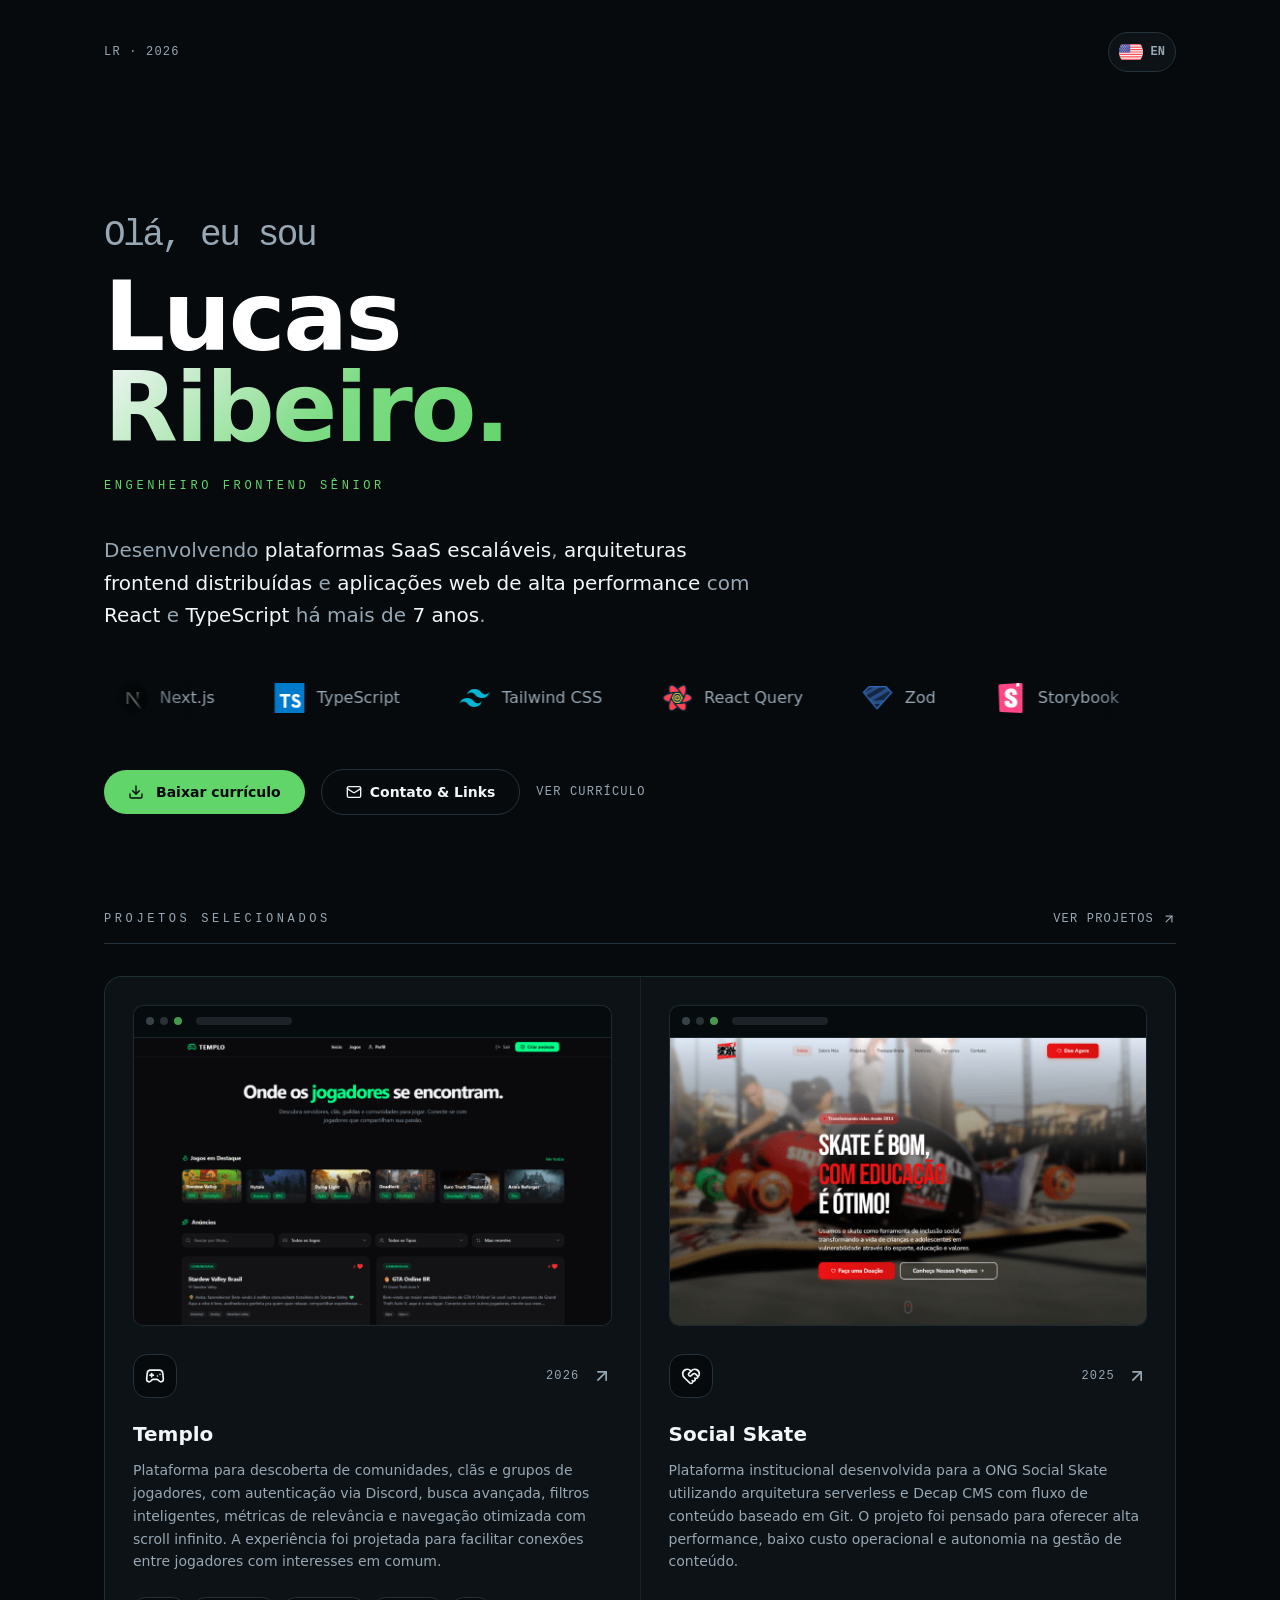
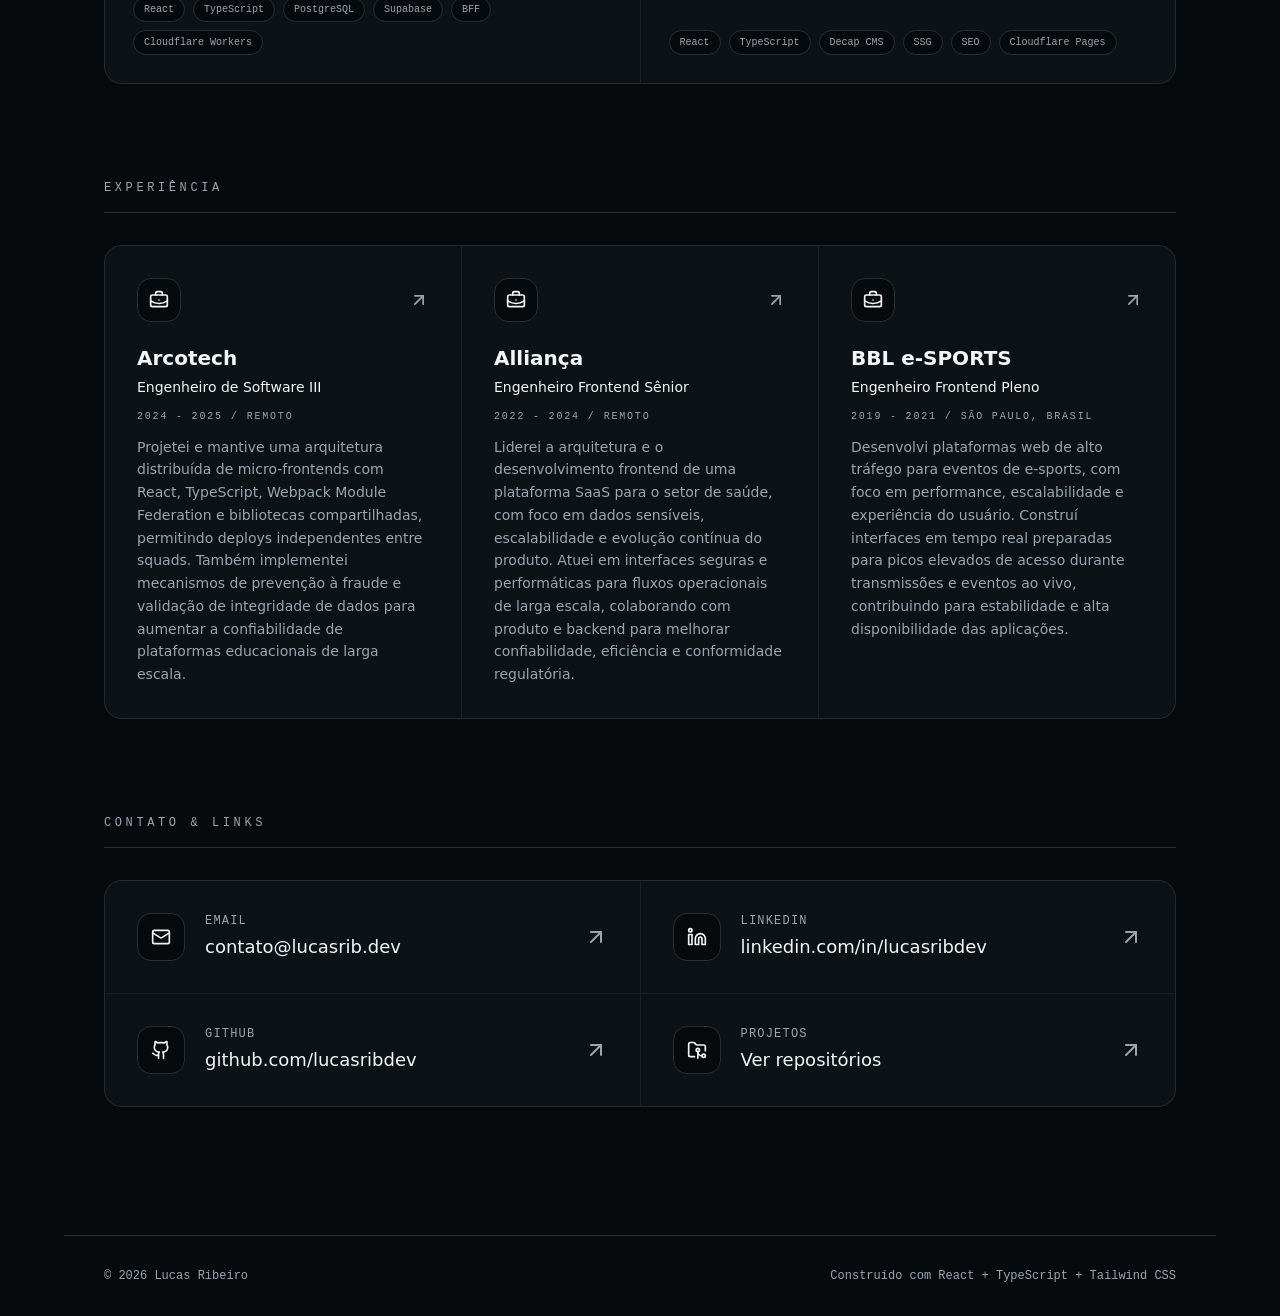
==== commit 982a67fe: "feat: novos curriculos" ====
--- a/index.html
+++ b/index.html
@@ -62,7 +62,7 @@
     />
 
     <title>Lucas Ribeiro - Engenheiro Frontend Sênior</title>
-    <script type="module" crossorigin src="/assets/main-CEruMkmb.js"></script>
+    <script type="module" crossorigin src="/assets/main-Dcdqmomx.js"></script>
     <link rel="stylesheet" crossorigin href="/assets/main-BngIE1C2.css">
   </head>
   <body>
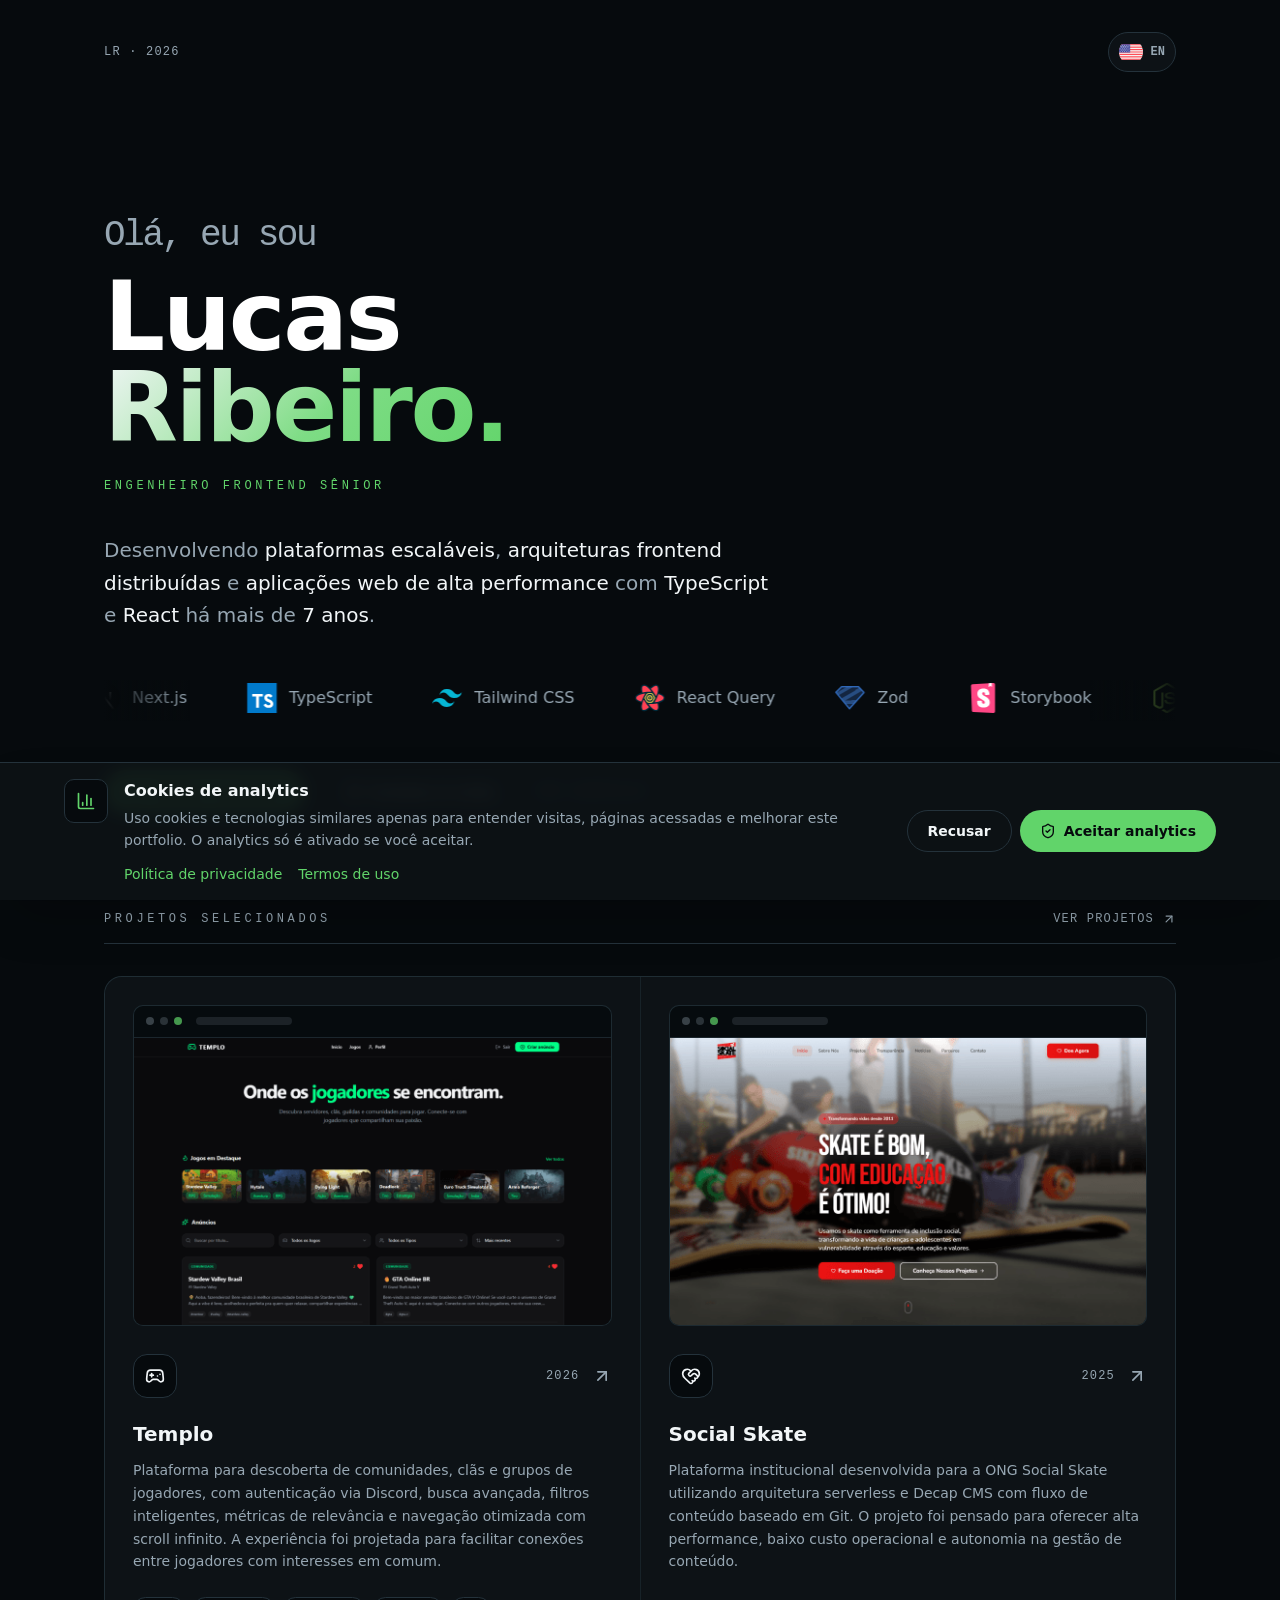
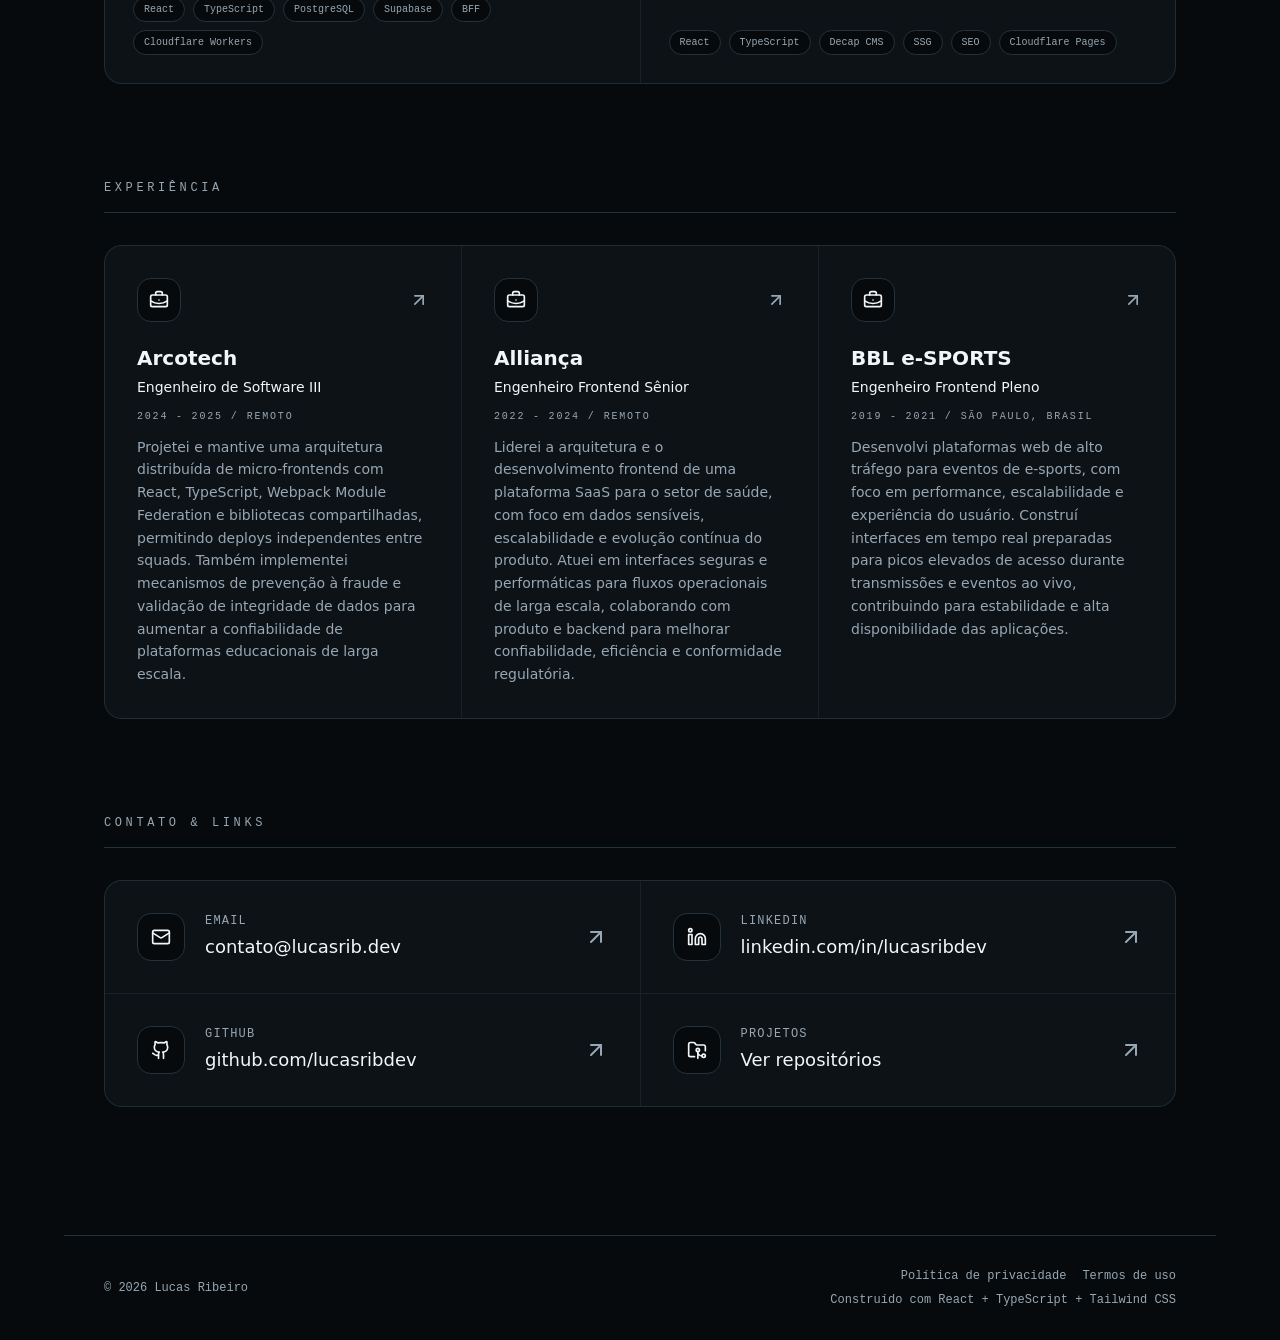
==== commit 058e4c24: "feat: google analytics" ====
--- a/index.html
+++ b/index.html
@@ -1,6 +1,14 @@
 <!doctype html>
 <html lang="pt-BR">
   <head>
+    <script src="https://www.googletagmanager.com/gtag/js?id=G-KKH0GEG07W" async></script>
+    <script>window['ga-disable-G-KKH0GEG07W'] = true;
+window.dataLayer = window.dataLayer || [];
+function gtag(){dataLayer.push(arguments);}
+gtag('js', new Date());
+gtag('config', 'G-KKH0GEG07W', {"send_page_view":false});
+</script>
+
     <meta charset="UTF-8" />
     <link rel="icon" type="image/svg+xml" href="/favicon.svg" />
     <meta name="viewport" content="width=device-width, initial-scale=1.0" />
@@ -62,10 +70,10 @@
     />
 
     <title>Lucas Ribeiro - Engenheiro Frontend Sênior</title>
-    <script type="module" crossorigin src="/assets/main-Dcdqmomx.js"></script>
-    <link rel="stylesheet" crossorigin href="/assets/main-BngIE1C2.css">
+    <script type="module" crossorigin src="/assets/main-DRqh8eaz.js"></script>
+    <link rel="stylesheet" crossorigin href="/assets/main-CL-tOw97.css">
   </head>
   <body>
-    <div id="root"></div>
+    <div id="root"><link rel="preload" as="image" href="/assets/usa-CE65NKaW.svg"/><main class="relative min-h-screen overflow-hidden"><header class="relative z-10 mx-auto flex max-w-6xl items-center justify-between px-6 py-8 md:px-10"><span class="font-mono text-xs tracking-widest text-muted-foreground">LR · 2026</span><button type="button" aria-label="Trocar idioma para inglês" title="Trocar idioma para inglês" class="inline-flex h-10 items-center gap-2 rounded-full border border-border bg-card px-2.5 py-1.5 font-mono text-xs font-semibold text-muted-foreground transition-colors hover:border-primary hover:text-primary focus-visible:outline-none focus-visible:ring-2 focus-visible:ring-ring"><img src="/assets/usa-CE65NKaW.svg" alt="" aria-hidden="true" class="h-6 w-6 rounded-full object-cover"/><span>EN</span></button></header><section class="relative z-10 mx-auto max-w-6xl px-6 pb-24 pt-16 md:px-10 md:pt-28"><div class=""><div style="opacity:0;transform:translateY(18px)"><h1 class="text-white text-5xl font-bold leading-[0.95] tracking-tight md:text-7xl lg:text-8xl"><span class="mb-4 block font-mono text-2xl font-normal text-muted-foreground md:text-3xl lg:text-4xl">Olá, eu sou</span>Lucas <br/><span class="text-gradient">Ribeiro.</span></h1></div><div style="opacity:0;transform:translateY(18px)"><p class="mt-6 font-mono text-xs uppercase tracking-[0.3em] text-primary">Engenheiro Frontend Sênior</p></div><div style="opacity:0;transform:translateY(18px)"><p class="mt-10 max-w-2xl text-lg leading-relaxed text-muted-foreground md:text-xl">Desenvolvendo <span class="text-foreground">plataformas escaláveis</span>, <span class="text-foreground">arquiteturas frontend distribuídas</span> e <span class="text-foreground">aplicações web de alta performance</span> com <span class="text-foreground">TypeScript</span> e <span class="text-foreground">React</span> há mais de <span class="text-foreground">7 anos</span>.</p></div><div style="opacity:0;transform:translateY(18px)"><div class="mt-12 flex flex-wrap gap-2"><div class="relative group overflow-x-hidden [--logoloop-gap:32px] [--logoloop-logoHeight:28px] [--logoloop-fadeColorAuto:#ffffff] dark:[--logoloop-fadeColorAuto:#0b0b0b] py-[calc(var(--logoloop-logoHeight)*0.1)]" style="width:100%;--logoloop-gap:60px;--logoloop-logoHeight:30px;--logoloop-fadeColor:#060a0d" role="region" aria-label="Stack"><div aria-hidden="true" class="pointer-events-none absolute inset-y-0 left-0 z-11 w-[clamp(24px,8%,120px)] bg-[linear-gradient(to_right,var(--logoloop-fadeColor,var(--logoloop-fadeColorAuto))_0%,rgba(0,0,0,0)_100%)]"></div><div aria-hidden="true" class="pointer-events-none absolute inset-y-0 right-0 z-11 w-[clamp(24px,8%,120px)] bg-[linear-gradient(to_left,var(--logoloop-fadeColor,var(--logoloop-fadeColorAuto))_0%,rgba(0,0,0,0)_100%)]"></div><div class="flex will-change-transform select-none relative z-10 motion-reduce:transform-none flex-row w-max"><ul class="flex items-center" role="list" aria-hidden="false"><li class="flex-none text-[length:var(--logoloop-logoHeight)] leading-[1] mr-[var(--logoloop-gap)] overflow-visible group/item" role="listitem"><a class="inline-flex items-center no-underline rounded transition-opacity duration-200 ease-linear hover:opacity-80 focus-visible:outline focus-visible:outline-current focus-visible:outline-offset-2" href="https://react.dev" aria-label="React" target="_blank" rel="noreferrer noopener"><span class="inline-flex items-center gap-3 whitespace-nowrap motion-reduce:transition-none transition-transform duration-300 ease-[cubic-bezier(0.4,0,0.2,1)] group-hover/item:scale-120"><span class="inline-flex h-[var(--logoloop-logoHeight)] items-center text-[length:var(--logoloop-logoHeight)] leading-none"><span aria-hidden="true"><svg xmlns="http://www.w3.org/2000/svg" width="30" height="30" viewBox="0 0 100 100" class="developer-icons " fill="none"><path fill="#61DAFB" d="M50.307 58.817a8.816 8.816 0 1 0 0-17.632 8.816 8.816 0 0 0 0 17.632"></path><path stroke="#61DAFB" stroke-width="5" d="M50.307 68.063c26.126 0 47.306-8.087 47.306-18.062s-21.18-18.063-47.306-18.063C24.18 31.938 3 40.025 3 50.001s21.18 18.062 47.307 18.062Z"></path><path stroke="#61DAFB" stroke-width="5" d="M34.664 59.032C47.727 81.658 65.321 95.957 73.96 90.969c8.64-4.988 5.053-27.373-8.01-50C52.885 18.343 35.291 4.044 26.652 9.032s-5.052 27.373 8.011 50Z"></path><path stroke="#61DAFB" stroke-width="5" d="M34.664 40.97c-13.063 22.626-16.65 45.011-8.01 50 8.638 4.987 26.232-9.312 39.295-31.938 13.064-22.627 16.65-45.012 8.01-50-8.638-4.988-26.232 9.31-39.295 31.937Z"></path></svg></span></span><span class="text-base font-medium leading-none text-muted-foreground">React</span></span></a></li><li class="flex-none text-[length:var(--logoloop-logoHeight)] leading-[1] mr-[var(--logoloop-gap)] overflow-visible group/item" role="listitem"><a class="inline-flex items-center no-underline rounded transition-opacity duration-200 ease-linear hover:opacity-80 focus-visible:outline focus-visible:outline-current focus-visible:outline-offset-2" href="https://nextjs.org" aria-label="Next.js" target="_blank" rel="noreferrer noopener"><span class="inline-flex items-center gap-3 whitespace-nowrap motion-reduce:transition-none transition-transform duration-300 ease-[cubic-bezier(0.4,0,0.2,1)] group-hover/item:scale-120"><span class="inline-flex h-[var(--logoloop-logoHeight)] items-center text-[length:var(--logoloop-logoHeight)] leading-none"><span aria-hidden="true"><svg xmlns="http://www.w3.org/2000/svg" width="30" height="30" viewBox="0 0 100 100" class="developer-icons " fill="none"><path fill="#000" d="M50 100c27.614 0 50-22.386 50-50S77.614 0 50 0 0 22.385 0 50s22.386 50 50 50"></path><path fill="url(#nextJs__a)" d="M83.06 87.511 38.412 30H30v39.983h6.73V38.546L77.777 91.58a50 50 0 0 0 5.283-4.069"></path><path fill="url(#nextJs__b)" d="M70.556 30h-6.667v40h6.667z"></path><defs><linearGradient id="nextJs__a" x1="60.556" x2="80.278" y1="64.722" y2="89.166" gradientUnits="userSpaceOnUse"><stop stop-color="#fff"></stop><stop offset="1" stop-color="#fff" stop-opacity="0"></stop></linearGradient><linearGradient id="nextJs__b" x1="67.222" x2="67.111" y1="30" y2="59.375" gradientUnits="userSpaceOnUse"><stop stop-color="#fff"></stop><stop offset="1" stop-color="#fff" stop-opacity="0"></stop></linearGradient></defs></svg></span></span><span class="text-base font-medium leading-none text-muted-foreground">Next.js</span></span></a></li><li class="flex-none text-[length:var(--logoloop-logoHeight)] leading-[1] mr-[var(--logoloop-gap)] overflow-visible group/item" role="listitem"><a class="inline-flex items-center no-underline rounded transition-opacity duration-200 ease-linear hover:opacity-80 focus-visible:outline focus-visible:outline-current focus-visible:outline-offset-2" href="https://typescriptlang.org" aria-label="TypeScript" target="_blank" rel="noreferrer noopener"><span class="inline-flex items-center gap-3 whitespace-nowrap motion-reduce:transition-none transition-transform duration-300 ease-[cubic-bezier(0.4,0,0.2,1)] group-hover/item:scale-120"><span class="inline-flex h-[var(--logoloop-logoHeight)] items-center text-[length:var(--logoloop-logoHeight)] leading-none"><span aria-hidden="true"><svg xmlns="http://www.w3.org/2000/svg" width="30" height="30" viewBox="0 0 100 100" class="developer-icons " fill="none"><path fill="#017ACB" d="M0 0h100v100H0z"></path><path fill="#fff" d="M48.016 37.032h4.797v8.281h-12.97v36.844l-.343.094c-.469.124-6.64.124-7.969-.016l-1.062-.094V45.313H17.5v-8.281l4.11-.047c2.25-.031 8.03-.031 12.843 0s10.906.047 13.563.047m36.61 41.219c-1.907 2.015-3.954 3.14-7.36 4.062-1.485.406-1.735.422-5.078.406s-3.61-.015-5.235-.437c-4.203-1.078-7.594-3.188-9.906-6.172-.656-.844-1.734-2.594-1.734-2.813 0-.062.156-.203.359-.296.203-.094.625-.36.969-.563s.968-.578 1.39-.797 1.64-.937 2.703-1.578c1.063-.64 2.032-1.156 2.141-1.156.11 0 .313.219.469.484.937 1.578 3.125 3.594 4.672 4.281.953.407 3.062.86 4.078.86.937 0 2.656-.406 3.578-.828.984-.453 1.484-.907 2.078-1.813.406-.64.453-.812.438-2.031 0-1.125-.063-1.438-.375-1.953-.875-1.438-2.063-2.188-6.875-4.313-4.97-2.203-7.204-3.515-9.016-5.281-1.344-1.312-1.61-1.672-2.453-3.312-1.094-2.11-1.235-2.797-1.25-5.938-.016-2.203.031-2.922.265-3.672.329-1.125 1.391-3.297 1.875-3.844 1-1.171 1.36-1.53 2.063-2.109 2.125-1.75 5.438-2.906 8.61-3.016.359 0 1.546.063 2.656.141 3.187.266 5.359 1.047 7.453 2.719 1.578 1.25 3.968 4.187 3.734 4.578-.156.234-6.39 4.39-6.797 4.516-.25.078-.422-.016-.765-.422-2.125-2.547-2.985-3.094-5.047-3.22-1.469-.093-2.25.079-3.235.735-1.03.688-1.53 1.735-1.53 3.188.015 2.125.827 3.125 3.827 4.61 1.938.952 3.594 1.733 3.719 1.733.188 0 4.203 2 5.25 2.626 4.875 2.859 6.86 5.796 7.375 10.859.375 3.812-.703 7.297-3.047 9.766"></path></svg></span></span><span class="text-base font-medium leading-none text-muted-foreground">TypeScript</span></span></a></li><li class="flex-none text-[length:var(--logoloop-logoHeight)] leading-[1] mr-[var(--logoloop-gap)] overflow-visible group/item" role="listitem"><a class="inline-flex items-center no-underline rounded transition-opacity duration-200 ease-linear hover:opacity-80 focus-visible:outline focus-visible:outline-current focus-visible:outline-offset-2" href="https://tailwindcss.com" aria-label="Tailwind CSS" target="_blank" rel="noreferrer noopener"><span class="inline-flex items-center gap-3 whitespace-nowrap motion-reduce:transition-none transition-transform duration-300 ease-[cubic-bezier(0.4,0,0.2,1)] group-hover/item:scale-120"><span class="inline-flex h-[var(--logoloop-logoHeight)] items-center text-[length:var(--logoloop-logoHeight)] leading-none"><span aria-hidden="true"><svg xmlns="http://www.w3.org/2000/svg" width="30" height="30" viewBox="0 0 100 100" class="developer-icons " fill="none"><path fill="#06B6D4" d="M50 20q-20 .001-25 19.994 7.5-9.996 17.5-7.498c3.804.95 6.522 3.71 9.532 6.764 4.902 4.974 10.576 10.732 22.969 10.732q20 0 24.999-19.995-7.5 9.997-17.5 7.499c-3.803-.95-6.521-3.71-9.531-6.764C68.067 25.758 62.392 20.001 50 20.001M25 49.993q-20 0-25 19.995 7.5-9.998 17.5-7.498c3.803.952 6.522 3.71 9.532 6.762C31.933 74.226 37.608 79.984 50 79.984q20 0 25-19.995-7.5 9.998-17.5 7.498c-3.803-.95-6.522-3.71-9.532-6.763C43.066 55.75 37.393 49.992 25 49.992"></path></svg></span></span><span class="text-base font-medium leading-none text-muted-foreground">Tailwind CSS</span></span></a></li><li class="flex-none text-[length:var(--logoloop-logoHeight)] leading-[1] mr-[var(--logoloop-gap)] overflow-visible group/item" role="listitem"><a class="inline-flex items-center no-underline rounded transition-opacity duration-200 ease-linear hover:opacity-80 focus-visible:outline focus-visible:outline-current focus-visible:outline-offset-2" href="https://react-query.tanstack.com" aria-label="React Query" target="_blank" rel="noreferrer noopener"><span class="inline-flex items-center gap-3 whitespace-nowrap motion-reduce:transition-none transition-transform duration-300 ease-[cubic-bezier(0.4,0,0.2,1)] group-hover/item:scale-120"><span class="inline-flex h-[var(--logoloop-logoHeight)] items-center text-[length:var(--logoloop-logoHeight)] leading-none"><span aria-hidden="true"><svg xmlns="http://www.w3.org/2000/svg" width="30" height="30" viewBox="0 0 100 100" class="developer-icons " fill="none"><path fill="#00435B" fill-rule="evenodd" d="m61.71 60.659-1.917 3.33a3.24 3.24 0 0 1-2.806 1.622H42.293a3.24 3.24 0 0 1-2.805-1.622l-1.919-3.33zm5.37-9.325-3.38 5.873H35.582L32.2 51.334zm-3.257-9.118 3.263 5.667H32.194l3.264-5.667zm-6.836-8.62a3.24 3.24 0 0 1 2.806 1.623l2.042 3.546h-24.39l2.043-3.547a3.24 3.24 0 0 1 2.805-1.621z" clip-rule="evenodd"></path><path fill="#002B3B" d="M20.907 32.051c-1.627-7.893-1.977-13.947-.925-18.342.626-2.615 1.77-4.748 3.51-6.287 1.836-1.624 4.159-2.421 6.768-2.421 4.304 0 8.829 1.962 13.664 5.691q2.958 2.281 6.145 5.5a4.6 4.6 0 0 1 .574-.612c6.01-5.356 11.07-8.684 15.398-9.967 2.574-.763 4.99-.836 7.19-.095 2.323.781 4.173 2.397 5.479 4.66 2.154 3.735 2.723 8.642 1.92 14.702q-.492 3.704-1.679 8.075.45.053.894.2c7.626 2.527 13.025 5.245 16.295 8.35 1.945 1.848 3.215 3.906 3.674 6.183.485 2.403.012 4.814-1.292 7.075-2.15 3.73-6.105 6.671-11.74 9q-3.39 1.403-7.68 2.545.196.443.3.936c1.627 7.893 1.976 13.947.924 18.343-.626 2.614-1.77 4.747-3.51 6.286-1.836 1.624-4.158 2.422-6.767 2.422-4.304 0-8.83-1.963-13.665-5.692q-2.988-2.305-6.213-5.569a4.6 4.6 0 0 1-.814.954c-6.01 5.356-11.07 8.684-15.398 9.967-2.574.763-4.99.835-7.19.095-2.322-.781-4.173-2.397-5.479-4.66-2.154-3.735-2.723-8.642-1.92-14.702q.51-3.838 1.766-8.392a4.6 4.6 0 0 1-.98-.21C12.53 63.558 7.13 60.84 3.86 57.735 1.915 55.887.645 53.83.186 51.552c-.485-2.403-.012-4.814 1.292-7.075 2.15-3.73 6.105-6.671 11.74-9q3.492-1.445 7.937-2.613a4.6 4.6 0 0 1-.248-.814"></path><path fill="#FF4154" fill-rule="evenodd" d="M40.492 29.537q5.93-.473 12.223-.417a1.439 1.439 0 0 0 1.13-2.346Q39.52 9.136 30.252 9.136q-9.565 0-5.458 21.09c.15.77.89 1.279 1.664 1.142q7.313-1.297 14.033-1.831m22.191 1.935a140 140 0 0 1 6.573 10.45 1.439 1.439 0 0 0 2.594-.2q8.103-21.254 3.406-29.315-4.847-8.319-21.123 5.753a1.44 1.44 0 0 0-.157 2.017q4.836 5.717 8.707 11.295m9.581 19.795q-2.562 5.387-5.761 10.827a1.439 1.439 0 0 0 1.474 2.149q22.33-3.672 26.969-11.72 4.791-8.314-15.408-15.238a1.44 1.44 0 0 0-1.819.869q-2.548 7.004-5.455 13.113M60.048 69.851q-5.93.472-12.223.417a1.439 1.439 0 0 0-1.13 2.346Q61.02 90.25 70.286 90.25q9.567 0 5.458-21.09a1.44 1.44 0 0 0-1.663-1.14q-7.314 1.295-14.033 1.83m-22.73-1.754a140 140 0 0 1-6.573-10.451 1.439 1.439 0 0 0-2.594.2Q20.048 79.1 24.745 87.162q4.847 8.319 21.123-5.753a1.44 1.44 0 0 0 .157-2.018q-4.836-5.715-8.707-11.294M27.737 47.76q2.563-5.385 5.761-10.826a1.439 1.439 0 0 0-1.474-2.149q-22.33 3.672-26.969 11.72-4.791 8.313 15.408 15.238a1.44 1.44 0 0 0 1.819-.869q2.548-7.004 5.455-13.113" clip-rule="evenodd"></path><path fill="#FFD94C" fill-rule="evenodd" d="M43.475 33.777h12.334c1.804 0 3.47.964 4.368 2.529l6.193 10.791a5.04 5.04 0 0 1 0 5.014l-6.193 10.791a5.04 5.04 0 0 1-4.368 2.53H43.475a5.04 5.04 0 0 1-4.368-2.53l-6.193-10.791a5.04 5.04 0 0 1 0-5.014l6.193-10.791a5.04 5.04 0 0 1 4.368-2.53m10.454 3.257c1.805 0 3.471.965 4.369 2.531l4.319 7.535a5.04 5.04 0 0 1 0 5.008l-4.319 7.535a5.04 5.04 0 0 1-4.37 2.531h-8.574a5.04 5.04 0 0 1-4.369-2.531l-4.318-7.535a5.04 5.04 0 0 1 0-5.008l4.318-7.535a5.04 5.04 0 0 1 4.37-2.531zm-2.026 3.562H47.38a5.04 5.04 0 0 0-4.366 2.527l-2.282 3.972a5.04 5.04 0 0 0 0 5.018l2.282 3.972a5.04 5.04 0 0 0 4.366 2.527h4.523a5.04 5.04 0 0 0 4.366-2.527l2.282-3.972a5.04 5.04 0 0 0 0-5.018l-2.282-3.972a5.04 5.04 0 0 0-4.366-2.527m-1.951 3.41c1.801 0 3.466.962 4.364 2.524l.324.562a5.04 5.04 0 0 1 0 5.024l-.324.562a5.04 5.04 0 0 1-4.364 2.524h-.62a5.04 5.04 0 0 1-4.365-2.524l-.324-.562a5.04 5.04 0 0 1 0-5.024l.324-.562a5.04 5.04 0 0 1 4.365-2.524zm-.31 3.359a2.24 2.24 0 0 0-1.941 3.359 2.24 2.24 0 0 0 3.882-2.24 2.24 2.24 0 0 0-1.94-1.12m-18.167 2.239h4.031Z" clip-rule="evenodd"></path></svg></span></span><span class="text-base font-medium leading-none text-muted-foreground">React Query</span></span></a></li><li class="flex-none text-[length:var(--logoloop-logoHeight)] leading-[1] mr-[var(--logoloop-gap)] overflow-visible group/item" role="listitem"><a class="inline-flex items-center no-underline rounded transition-opacity duration-200 ease-linear hover:opacity-80 focus-visible:outline focus-visible:outline-current focus-visible:outline-offset-2" href="https://zod.dev" aria-label="Zod" target="_blank" rel="noreferrer noopener"><span class="inline-flex items-center gap-3 whitespace-nowrap motion-reduce:transition-none transition-transform duration-300 ease-[cubic-bezier(0.4,0,0.2,1)] group-hover/item:scale-120"><span class="inline-flex h-[var(--logoloop-logoHeight)] items-center text-[length:var(--logoloop-logoHeight)] leading-none"><span aria-hidden="true"><svg xmlns="http://www.w3.org/2000/svg" width="30" height="30" viewBox="0 0 100 100" class="developer-icons " fill="none"><path fill="#142641" d="M93.22 31.493 77.406 14.984H23.34L6.746 31.493l41.709 50.222z"></path><path fill="#274D82" fill-rule="evenodd" d="m56.14 12.837-2.932 1.693-.713-1.236-1.707.985-.834-1.442-2.592 1.496-.864-1.496-.307.177-.945-1.635-.437.253-.804-1.392-38.5 22.227 1.24 2.15.437-.253.805 1.392.307-.177.945 1.636.377-.219.6 1.04.145-.084.57.987 1.24 2.15 45.21-26.103zm16.336 43.652H55.658v1.664H34.403l54.313-31.358-6.04-10.462-1.212.7-.833-1.442-13.584 7.844.832 1.44L22.6 51.017l6.041 10.463.242-.14v3.221h4.41v5.311h31.43v-5.31h4.733v-6.269h3.02z" clip-rule="evenodd"></path><path fill="#3068B7" fill-rule="evenodd" d="M79.533 10h-58.25L0 31.173l48.318 58.189 3.855-4.325L100 31.37zm-2.127 4.985L93.22 31.493 48.455 81.716 6.745 31.493 23.34 14.985z" clip-rule="evenodd"></path></svg></span></span><span class="text-base font-medium leading-none text-muted-foreground">Zod</span></span></a></li><li class="flex-none text-[length:var(--logoloop-logoHeight)] leading-[1] mr-[var(--logoloop-gap)] overflow-visible group/item" role="listitem"><a class="inline-flex items-center no-underline rounded transition-opacity duration-200 ease-linear hover:opacity-80 focus-visible:outline focus-visible:outline-current focus-visible:outline-offset-2" href="https://storybook.js.org" aria-label="Storybook" target="_blank" rel="noreferrer noopener"><span class="inline-flex items-center gap-3 whitespace-nowrap motion-reduce:transition-none transition-transform duration-300 ease-[cubic-bezier(0.4,0,0.2,1)] group-hover/item:scale-120"><span class="inline-flex h-[var(--logoloop-logoHeight)] items-center text-[length:var(--logoloop-logoHeight)] leading-none"><span aria-hidden="true"><svg xmlns="http://www.w3.org/2000/svg" width="30" height="30" viewBox="0 0 100 100" class="developer-icons " fill="none"><path fill="#FF4785" d="m13.103 92.15-3.1-82.55a5.03 5.03 0 0 1 4.72-5.2l70.2-4.39a5.025 5.025 0 0 1 5.345 5.02v89.945a5.03 5.03 0 0 1-5.255 5.02l-67.11-3.015a5.03 5.03 0 0 1-4.8-4.83"></path><path fill="#fff" fill-rule="evenodd" d="m79.404.355-9.66.6-.47 11.335a.75.75 0 0 0 1.2.63l4.4-3.34 3.72 2.93a.75.75 0 0 0 1.215-.615zm-7.52 37.95c-1.765 1.375-14.945 2.31-14.945.355.28-7.465-3.06-7.79-4.92-7.79-1.76 0-4.73.53-4.73 4.53 0 4.075 4.34 6.375 9.435 9.075 7.235 3.835 16 8.48 16 20.16 0 11.2-9.1 17.38-20.7 17.38-11.975 0-22.44-4.845-21.26-21.64.465-1.97 15.69-1.5 15.69 0-.19 6.93 1.39 8.97 5.38 8.97 3.065 0 4.455-1.69 4.455-4.53 0-4.305-4.52-6.845-9.725-9.765-7.045-3.955-15.335-8.61-15.335-19.295 0-10.66 7.33-17.77 20.42-17.77s20.235 7 20.235 20.32" clip-rule="evenodd"></path></svg></span></span><span class="text-base font-medium leading-none text-muted-foreground">Storybook</span></span></a></li><li class="flex-none text-[length:var(--logoloop-logoHeight)] leading-[1] mr-[var(--logoloop-gap)] overflow-visible group/item" role="listitem"><a class="inline-flex items-center no-underline rounded transition-opacity duration-200 ease-linear hover:opacity-80 focus-visible:outline focus-visible:outline-current focus-visible:outline-offset-2" href="https://nodejs.org" aria-label="Node.js" target="_blank" rel="noreferrer noopener"><span class="inline-flex items-center gap-3 whitespace-nowrap motion-reduce:transition-none transition-transform duration-300 ease-[cubic-bezier(0.4,0,0.2,1)] group-hover/item:scale-120"><span class="inline-flex h-[var(--logoloop-logoHeight)] items-center text-[length:var(--logoloop-logoHeight)] leading-none"><span aria-hidden="true"><svg xmlns="http://www.w3.org/2000/svg" width="30" height="30" viewBox="0 0 100 100" class="developer-icons " fill="none"><path fill="#8CC84B" d="M46.279 1.067c2.479-1.419 5.709-1.425 8.186 0C66.929 8.11 79.396 15.142 91.858 22.188c2.343 1.32 3.911 3.929 3.887 6.63v42.37c.018 2.813-1.705 5.484-4.178 6.774-12.422 7.004-24.838 14.016-37.259 21.02-2.53 1.447-5.825 1.336-8.277-.23-3.724-2.159-7.455-4.307-11.18-6.464-.76-.454-1.619-.815-2.156-1.553.475-.64 1.324-.72 2.015-1 1.554-.494 2.982-1.287 4.41-2.058.361-.247.802-.152 1.148.07 3.185 1.825 6.342 3.704 9.537 5.513.682.393 1.372-.13 1.955-.454 12.19-6.89 24.396-13.754 36.584-20.645a1.21 1.21 0 0 0 .664-1.192c.009-13.977.002-27.957.005-41.934a1.31 1.31 0 0 0-.781-1.307C75.852 20.756 63.479 13.774 51.102 6.8a1.29 1.29 0 0 0-1.458-.002c-12.378 6.976-24.749 13.965-37.126 20.936-.506.23-.845.738-.785 1.301q.002 20.967 0 41.936a1.19 1.19 0 0 0 .673 1.177c3.303 1.873 6.61 3.733 9.916 5.6 1.861 1.001 4.148 1.597 6.199.829 1.81-.65 3.08-2.497 3.045-4.419.017-13.895-.009-27.793.013-41.687-.046-.617.54-1.126 1.14-1.068 1.586-.011 3.175-.022 4.762.004.663-.015 1.119.65 1.037 1.27-.007 13.984.017 27.968-.01 41.952.003 3.727-1.528 7.782-4.975 9.605-4.247 2.2-9.496 1.734-13.691-.376-3.632-1.812-7.098-3.952-10.666-5.894C6.697 76.681 4.983 74 5 71.19V28.818c-.026-2.757 1.604-5.413 4.021-6.714Q27.651 11.588 46.28 1.067"></path><path fill="#8CC84B" d="M57.114 30.418c5.417-.349 11.216-.207 16.091 2.462 3.774 2.045 5.867 6.337 5.933 10.53-.105.566-.696.878-1.236.839-1.572-.002-3.144.021-4.716-.01-.667.025-1.054-.59-1.138-1.18-.451-2.006-1.545-3.993-3.434-4.96-2.898-1.452-6.26-1.379-9.42-1.348-2.308.122-4.79.322-6.744 1.679-1.5 1.028-1.957 3.103-1.421 4.774.505 1.2 1.89 1.587 3.023 1.944 6.529 1.707 13.447 1.537 19.85 3.784 2.651.916 5.245 2.697 6.152 5.473 1.187 3.72.667 8.167-1.98 11.154-2.146 2.458-5.273 3.795-8.39 4.522-4.149.925-8.454.948-12.666.538-3.962-.452-8.084-1.493-11.142-4.192-2.614-2.27-3.892-5.808-3.765-9.222.03-.577.605-.979 1.157-.931 1.583-.013 3.165-.017 4.748.002.632-.046 1.101.5 1.133 1.097.292 1.911 1.01 3.917 2.678 5.05 3.216 2.076 7.253 1.934 10.936 1.992 3.052-.136 6.477-.176 8.967-2.193 1.314-1.15 1.703-3.075 1.348-4.731-.384-1.398-1.847-2.05-3.103-2.475-6.444-2.039-13.44-1.3-19.822-3.605-2.59-.915-5.096-2.647-6.092-5.309-1.389-3.767-.752-8.427 2.172-11.313 2.852-2.87 6.968-3.976 10.881-4.372"></path></svg></span></span><span class="text-base font-medium leading-none text-muted-foreground">Node.js</span></span></a></li><li class="flex-none text-[length:var(--logoloop-logoHeight)] leading-[1] mr-[var(--logoloop-gap)] overflow-visible group/item" role="listitem"><a class="inline-flex items-center no-underline rounded transition-opacity duration-200 ease-linear hover:opacity-80 focus-visible:outline focus-visible:outline-current focus-visible:outline-offset-2" href="https://nestjs.com" aria-label="NestJS" target="_blank" rel="noreferrer noopener"><span class="inline-flex items-center gap-3 whitespace-nowrap motion-reduce:transition-none transition-transform duration-300 ease-[cubic-bezier(0.4,0,0.2,1)] group-hover/item:scale-120"><span class="inline-flex h-[var(--logoloop-logoHeight)] items-center text-[length:var(--logoloop-logoHeight)] leading-none"><span aria-hidden="true"><svg xmlns="http://www.w3.org/2000/svg" width="30" height="30" viewBox="0 0 100 100" class="developer-icons " fill="none"><path fill="#E0234E" fill-rule="evenodd" d="M58.881 0c-.723 0-1.394.155-2.014.361 1.317.878 2.04 2.04 2.402 3.357.025.181.077.31.103.491.026.155.051.31.051.465.104 2.273-.593 2.557-1.084 3.9-.75 1.73-.542 3.59.361 5.087.078.18.181.388.31.568-.981-6.533 4.468-7.515 5.475-9.555.078-1.782-1.394-2.97-2.556-3.796C60.818.206 59.81 0 58.88 0m8.213 1.472c-.104.594-.026.439-.052.749-.026.206-.026.464-.052.671a6 6 0 0 1-.18.62c-.052.206-.13.413-.207.62-.103.206-.18.387-.284.594-.078.103-.13.206-.207.31l-.155.232c-.129.18-.258.362-.387.516-.155.155-.284.336-.465.465v.026c-.155.13-.31.284-.49.413-.543.414-1.163.723-1.73 1.11-.182.13-.362.233-.517.388-.181.13-.336.258-.491.413-.18.155-.31.31-.465.491-.129.155-.284.336-.387.517a7 7 0 0 0-.362.542c-.103.207-.18.387-.284.594-.077.207-.155.387-.206.594-.078.232-.13.439-.181.646-.026.103-.026.232-.052.335s-.026.207-.051.31c0 .207-.026.44-.026.646 0 .155 0 .31.026.465 0 .206.025.413.077.645.026.207.077.413.13.62.077.207.128.413.206.62.051.129.129.258.18.361l-5.94-2.298a64 64 0 0 0-2.995-.775l-1.627-.387a48 48 0 0 0-4.7-.697c-.052 0-.078-.026-.13-.026a46 46 0 0 0-4.622-.233 49 49 0 0 0-3.383.13c-1.575.103-3.15.31-4.726.568-.388.051-.775.129-1.162.206-.8.155-1.576.336-2.325.517l-1.162.31c-.387.154-.749.335-1.11.49l-.852.388c-.052.025-.104.025-.13.051-.258.13-.49.233-.723.362a1 1 0 0 0-.18.077c-.284.13-.569.284-.8.414-.182.077-.363.18-.517.258a3 3 0 0 1-.233.129c-.232.129-.465.258-.671.387q-.35.194-.62.388c-.18.129-.362.232-.517.361-.026.026-.051.026-.077.052a6 6 0 0 0-.49.361l-.052.052-.388.31c-.051.026-.103.077-.155.103-.129.104-.258.233-.387.336-.026.052-.078.077-.103.103-.155.155-.31.284-.465.44-.026 0-.026.025-.052.05-.155.13-.31.285-.465.44-.026.026-.026.052-.051.052-.13.129-.259.258-.388.413-.051.051-.129.103-.18.155a7 7 0 0 1-.44.464c-.025.052-.077.078-.103.13-.206.206-.387.413-.594.62l-.077.077c-.414.439-.853.878-1.317 1.265-.465.414-.956.801-1.447 1.137a20 20 0 0 1-1.55.981q-.774.426-1.626.775a19 19 0 0 1-1.679.62c-1.084.232-2.195.671-3.15.749-.207 0-.44.051-.646.077-.232.052-.44.103-.646.155l-.62.232c-.206.078-.413.181-.62.284-.18.13-.387.233-.567.362a4 4 0 0 0-.517.439c-.18.13-.362.31-.516.465-.155.18-.31.336-.44.516-.129.207-.284.388-.387.594a4.6 4.6 0 0 0-.361.594c-.104.233-.207.44-.284.672-.078.206-.155.439-.233.671a5 5 0 0 0-.129.62c0 .026-.026.052-.026.077-.052.233-.052.543-.077.698-.026.18-.052.335-.052.516 0 .104 0 .233.026.336.026.18.051.336.103.49.052.156.104.31.181.466v.025c.077.155.18.31.284.465s.207.31.336.465c.129.13.284.284.439.413a4 4 0 0 0 .49.414c.62.542.775.723 1.576 1.136.129.077.258.129.413.206.026 0 .052.026.078.026 0 .052 0 .078.025.13.026.206.078.413.13.62.051.232.129.438.206.62.078.154.13.309.207.464.026.052.051.103.077.129.104.207.207.387.31.568l.387.543c.13.154.285.335.44.49.154.155.31.284.49.44 0 0 .026.025.052.025.155.13.31.258.465.362.18.129.361.232.568.335.18.104.387.207.594.285.155.077.335.129.516.18.026.026.052.026.104.052.103.026.232.051.335.077-.077 1.395-.103 2.712.104 3.177.232.516 1.368-1.059 2.505-2.867-.155 1.782-.259 3.874 0 4.494.284.645 1.833-1.369 3.176-3.59 18.31-4.235 35.02 8.42 36.775 26.29-.336-2.789-3.77-4.339-5.346-3.951-.774 1.91-2.091 4.364-4.21 5.888.182-1.705.104-3.46-.257-5.165a16.7 16.7 0 0 1-3.203 6.508c-2.453.18-4.906-1.007-6.198-2.79-.103-.077-.129-.232-.206-.335a5 5 0 0 1-.207-.542 2.2 2.2 0 0 1-.155-.543c-.026-.18-.026-.361-.026-.568v-.387a4 4 0 0 1 .13-.542c.051-.181.103-.362.18-.543.104-.18.18-.361.31-.542.44-1.24.44-2.247-.361-2.84a3 3 0 0 0-.491-.26c-.104-.025-.233-.077-.336-.102-.077-.026-.129-.052-.206-.078-.181-.051-.362-.103-.543-.13a2 2 0 0 0-.542-.077 4 4 0 0 0-.568-.051c-.13 0-.259.026-.388.026-.206 0-.387.026-.568.077-.18.026-.361.052-.542.103-.18.052-.362.104-.543.181-.18.078-.335.155-.516.233-.155.077-.31.18-.49.258-6.018 3.925-2.428 13.12 1.678 15.78-1.55.283-3.125.619-3.564.955l-.052.051a24 24 0 0 0 3.487 1.73 85 85 0 0 0 4.184 1.24v.026q3.214.66 6.507.465c11.441-.8 20.816-9.504 22.52-20.97.052.232.103.439.155.671.078.465.18.956.232 1.447v.025c.052.233.078.465.104.672v.103c.026.233.051.465.051.672.026.284.052.568.052.852v.413c0 .13.026.284.026.413 0 .155-.026.31-.026.465v.362c0 .18-.026.335-.026.516 0 .104 0 .207-.026.336 0 .18-.026.362-.026.568-.026.078-.026.155-.026.233-.025.206-.051.387-.077.594 0 .077 0 .154-.026.232-.026.258-.077.49-.103.749v.052c-.052.232-.104.49-.155.723v.077l-.155.697c0 .026-.026.078-.026.104a7 7 0 0 1-.18.697v.078c-.078.258-.156.49-.207.723-.026.025-.026.051-.026.051l-.233.775c-.103.258-.18.49-.284.749-.103.258-.18.516-.284.749-.103.258-.206.49-.31.749h-.026c-.103.232-.206.49-.335.723-.026.077-.052.13-.078.18-.026.027-.026.052-.051.078-1.679 3.383-4.158 6.353-7.257 8.677-.207.13-.413.285-.62.44-.052.051-.13.077-.18.129-.182.129-.362.258-.569.387l.078.155h.025l1.085-.155h.026a55 55 0 0 0 2.014-.362 5 5 0 0 0 .568-.129c.13-.026.233-.051.362-.077.18-.026.361-.078.542-.103.155-.052.31-.078.465-.13 2.583-.62 5.088-1.472 7.49-2.479a41.36 41.36 0 0 1-16.038 13.094c2.97-.207 5.94-.698 8.806-1.524 10.41-3.074 19.164-10.072 24.406-19.498A41.2 41.2 0 0 1 73.06 95.19a40.7 40.7 0 0 0 6.895-5.733 40.94 40.94 0 0 0 10.873-21.951c.878 4.08 1.136 8.29.749 12.447 18.646-26.005 1.55-52.967-5.604-60.069-.026-.051-.052-.077-.052-.129-.026.026-.026.026-.026.052 0-.026 0-.026-.026-.052 0 .31-.025.62-.051.93a35 35 0 0 1-.258 1.73c-.13.568-.285 1.136-.44 1.704-.18.543-.387 1.111-.62 1.653a22 22 0 0 1-.774 1.576c-.284.49-.594 1.007-.93 1.472-.335.49-.697.955-1.059 1.394-.387.465-.8.878-1.213 1.291-.259.233-.491.44-.75.646-.206.18-.387.336-.593.517-.465.361-.93.697-1.447 1.007-.49.31-1.007.62-1.523.878-.542.258-1.085.49-1.627.723-.543.207-1.11.387-1.679.542-.568.155-1.162.284-1.73.388-.594.103-1.188.155-1.756.206a20 20 0 0 1-1.24.052c-.594 0-1.188-.052-1.756-.103a13 13 0 0 1-1.756-.259 13 13 0 0 1-1.73-.439h-.026a19 19 0 0 0 1.704-.206 19 19 0 0 0 1.73-.388 18 18 0 0 0 1.68-.542 16 16 0 0 0 1.626-.723 18 18 0 0 0 1.55-.852c.49-.336.981-.672 1.446-1.033q.698-.543 1.317-1.163c.439-.387.826-.826 1.214-1.265q.581-.697 1.084-1.395c.052-.077.104-.18.155-.258.259-.413.517-.826.75-1.24a18 18 0 0 0 1.394-3.227c.18-.543.31-1.11.439-1.68.103-.593.207-1.161.258-1.73.052-.593.103-1.187.103-1.756 0-.413-.025-.826-.051-1.24-.052-.593-.13-1.161-.207-1.73a19 19 0 0 0-.387-1.73c-.18-.542-.362-1.11-.568-1.652a18 18 0 0 0-.723-1.602 29 29 0 0 0-.878-1.523 29 29 0 0 0-1.033-1.42c-.388-.44-.775-.879-1.188-1.318-.207-.206-.44-.439-.672-.645a48 48 0 0 0-3.59-2.531 5 5 0 0 0-.516-.259c-.852-.542-1.653-.826-2.453-1.084" clip-rule="evenodd"></path></svg></span></span><span class="text-base font-medium leading-none text-muted-foreground">NestJS</span></span></a></li><li class="flex-none text-[length:var(--logoloop-logoHeight)] leading-[1] mr-[var(--logoloop-gap)] overflow-visible group/item" role="listitem"><a class="inline-flex items-center no-underline rounded transition-opacity duration-200 ease-linear hover:opacity-80 focus-visible:outline focus-visible:outline-current focus-visible:outline-offset-2" href="https://prisma.io" aria-label="Prisma" target="_blank" rel="noreferrer noopener"><span class="inline-flex items-center gap-3 whitespace-nowrap motion-reduce:transition-none transition-transform duration-300 ease-[cubic-bezier(0.4,0,0.2,1)] group-hover/item:scale-120"><span class="inline-flex h-[var(--logoloop-logoHeight)] items-center text-[length:var(--logoloop-logoHeight)] leading-none"><span aria-hidden="true"><svg xmlns="http://www.w3.org/2000/svg" width="30" height="30" viewBox="0 0 100 100" class="developer-icons " fill="none"><path fill="#2D3748" fill-rule="evenodd" d="M9.774 68.639a4.98 4.98 0 0 1-.04-5.269L47.126 2.377c2.08-3.393 7.102-3.096 8.768.518l34.159 74.099a4.98 4.98 0 0 1-3.092 6.854L33.824 99.79a4.98 4.98 0 0 1-5.637-2.103zM51.44 20.211c.36-1.794 2.819-2.053 3.545-.373L78.548 74.36a1.868 1.868 0 0 1-1.18 2.53L40.653 87.85a1.867 1.867 0 0 1-2.365-2.158z" clip-rule="evenodd"></path></svg></span></span><span class="text-base font-medium leading-none text-muted-foreground">Prisma</span></span></a></li><li class="flex-none text-[length:var(--logoloop-logoHeight)] leading-[1] mr-[var(--logoloop-gap)] overflow-visible group/item" role="listitem"><a class="inline-flex items-center no-underline rounded transition-opacity duration-200 ease-linear hover:opacity-80 focus-visible:outline focus-visible:outline-current focus-visible:outline-offset-2" href="https://supabase.com" aria-label="Supabase" target="_blank" rel="noreferrer noopener"><span class="inline-flex items-center gap-3 whitespace-nowrap motion-reduce:transition-none transition-transform duration-300 ease-[cubic-bezier(0.4,0,0.2,1)] group-hover/item:scale-120"><span class="inline-flex h-[var(--logoloop-logoHeight)] items-center text-[length:var(--logoloop-logoHeight)] leading-none"><span aria-hidden="true"><svg xmlns="http://www.w3.org/2000/svg" width="30" height="30" viewBox="0 0 100 100" class="developer-icons " fill="none"><path fill="url(#supabase__a)" d="M57.894 98.338c-2.554 3.217-7.734 1.455-7.796-2.653l-.9-60.082h40.4c7.316 0 11.397 8.451 6.847 14.182z"></path><path fill="url(#supabase__b)" fill-opacity=".2" d="M57.894 98.338c-2.554 3.217-7.734 1.455-7.796-2.653l-.9-60.082h40.4c7.316 0 11.397 8.451 6.847 14.182z"></path><path fill="#3ECF8E" d="M41.464 1.661c2.555-3.217 7.735-1.454 7.796 2.654l.395 60.082H9.76c-7.318 0-11.399-8.452-6.848-14.183z"></path><defs><linearGradient id="supabase__a" x1="49.198" x2="85.103" y1="48.925" y2="63.983" gradientUnits="userSpaceOnUse"><stop stop-color="#249361"></stop><stop offset="1" stop-color="#3ECF8E"></stop></linearGradient><linearGradient id="supabase__b" x1="33.279" x2="49.654" y1="27.129" y2="57.954" gradientUnits="userSpaceOnUse"><stop></stop><stop offset="1" stop-opacity="0"></stop></linearGradient></defs></svg></span></span><span class="text-base font-medium leading-none text-muted-foreground">Supabase</span></span></a></li><li class="flex-none text-[length:var(--logoloop-logoHeight)] leading-[1] mr-[var(--logoloop-gap)] overflow-visible group/item" role="listitem"><a class="inline-flex items-center no-underline rounded transition-opacity duration-200 ease-linear hover:opacity-80 focus-visible:outline focus-visible:outline-current focus-visible:outline-offset-2" href="https://aws.amazon.com" aria-label="AWS" target="_blank" rel="noreferrer noopener"><span class="inline-flex items-center gap-3 whitespace-nowrap motion-reduce:transition-none transition-transform duration-300 ease-[cubic-bezier(0.4,0,0.2,1)] group-hover/item:scale-120"><span class="inline-flex h-[var(--logoloop-logoHeight)] items-center text-[length:var(--logoloop-logoHeight)] leading-none"><span aria-hidden="true"><svg xmlns="http://www.w3.org/2000/svg" width="30" height="30" viewBox="0 0 100 100" class="developer-icons " fill="none"><path fill="#252F3E" d="M28.181 41.718c0 1.23.133 2.228.366 2.96.266.732.599 1.53 1.064 2.395.167.266.233.532.233.765 0 .332-.2.665-.632.998l-2.095 1.396c-.3.2-.599.3-.865.3-.332 0-.665-.166-.997-.466a10.3 10.3 0 0 1-1.198-1.563 26 26 0 0 1-1.03-1.962q-3.893 4.59-9.779 4.59c-2.794 0-5.022-.799-6.652-2.395S4.135 45.01 4.135 42.35c0-2.827.998-5.122 3.027-6.851s4.722-2.595 8.148-2.595c1.13 0 2.295.1 3.525.267 1.231.166 2.495.432 3.825.731v-2.428c0-2.527-.532-4.29-1.563-5.321-1.064-1.031-2.86-1.53-5.421-1.53-1.164 0-2.361.133-3.592.432-1.23.3-2.428.666-3.592 1.131a10 10 0 0 1-1.164.433c-.233.066-.4.1-.532.1-.466 0-.699-.333-.699-1.032v-1.63c0-.531.067-.93.233-1.163s.466-.466.931-.699q1.746-.898 4.191-1.497c1.63-.432 3.36-.631 5.188-.631 3.958 0 6.852.898 8.714 2.694 1.83 1.796 2.76 4.523 2.76 8.181v10.776zm-13.503 5.055c1.098 0 2.229-.2 3.426-.598 1.197-.4 2.261-1.131 3.16-2.129.532-.632.93-1.33 1.13-2.128s.333-1.763.333-2.894v-1.397a28 28 0 0 0-3.06-.565 25 25 0 0 0-3.126-.2c-2.229 0-3.858.433-4.956 1.33-1.098.899-1.63 2.163-1.63 3.825 0 1.564.4 2.728 1.23 3.526.8.831 1.963 1.23 3.493 1.23m26.707 3.592c-.599 0-.998-.1-1.264-.332-.266-.2-.499-.665-.698-1.297l-7.816-25.71c-.2-.665-.3-1.097-.3-1.33 0-.532.267-.831.799-.831h3.26c.631 0 1.063.1 1.296.332.266.2.466.666.666 1.297l5.587 22.018 5.188-22.018c.167-.665.366-1.097.632-1.297s.732-.332 1.33-.332h2.661c.632 0 1.065.1 1.33.332.267.2.5.666.633 1.297l5.255 22.284 5.753-22.284c.2-.665.433-1.097.665-1.297.267-.2.699-.332 1.298-.332h3.093c.532 0 .831.266.831.831 0 .166-.033.333-.066.532-.034.2-.1.466-.233.832L63.27 48.769q-.3.998-.699 1.297c-.266.2-.698.333-1.264.333h-2.86c-.632 0-1.064-.1-1.33-.333-.267-.233-.5-.665-.632-1.33L51.33 27.284l-5.122 21.419c-.167.665-.366 1.097-.632 1.33s-.732.332-1.33.332zm42.738.898c-1.73 0-3.46-.2-5.122-.598-1.663-.4-2.96-.832-3.825-1.33-.532-.3-.898-.633-1.03-.932-.134-.3-.2-.632-.2-.931v-1.696c0-.699.266-1.031.765-1.031q.3 0 .598.1c.2.066.5.199.832.332a18 18 0 0 0 3.658 1.164c1.33.266 2.628.4 3.958.4 2.095 0 3.725-.367 4.856-1.098s1.73-1.796 1.73-3.16c0-.931-.3-1.696-.899-2.328-.598-.632-1.73-1.197-3.359-1.73l-4.822-1.496c-2.428-.765-4.224-1.896-5.322-3.393-1.097-1.463-1.663-3.093-1.663-4.822q0-2.096.898-3.692a8.55 8.55 0 0 1 2.395-2.727c.998-.765 2.128-1.33 3.459-1.73S83.757 20 85.22 20c.732 0 1.497.033 2.229.133.765.1 1.463.233 2.162.366.665.166 1.297.332 1.895.532q.899.3 1.397.599c.466.266.798.532.998.831q.3.399.3 1.098v1.563c0 .698-.267 1.064-.766 1.064-.266 0-.698-.133-1.264-.399q-2.843-1.297-6.385-1.297c-1.896 0-3.393.3-4.424.931-1.03.632-1.563 1.597-1.563 2.96 0 .931.333 1.73.998 2.362s1.896 1.264 3.658 1.829l4.723 1.497c2.395.764 4.124 1.829 5.155 3.192s1.53 2.927 1.53 4.657c0 1.43-.3 2.727-.864 3.858-.6 1.13-1.397 2.128-2.428 2.926-1.031.832-2.262 1.43-3.692 1.863-1.497.466-3.06.698-4.756.698"></path><path fill="#F90" fill-rule="evenodd" d="M90.409 67.427C79.466 75.51 63.569 79.8 49.899 79.8c-19.157 0-36.418-7.085-49.456-18.858-1.03-.932-.1-2.195 1.131-1.464 14.102 8.182 31.496 13.138 49.49 13.138 12.139 0 25.476-2.528 37.748-7.716 1.83-.832 3.393 1.197 1.597 2.527" clip-rule="evenodd"></path><path fill="#F90" fill-rule="evenodd" d="M94.965 62.239c-1.397-1.796-9.246-.865-12.804-.433-1.065.134-1.231-.798-.267-1.496 6.253-4.39 16.53-3.127 17.727-1.663 1.198 1.497-.332 11.774-6.186 16.696-.898.765-1.762.366-1.363-.632 1.33-3.293 4.29-10.71 2.893-12.472" clip-rule="evenodd"></path></svg></span></span><span class="text-base font-medium leading-none text-muted-foreground">AWS</span></span></a></li><li class="flex-none text-[length:var(--logoloop-logoHeight)] leading-[1] mr-[var(--logoloop-gap)] overflow-visible group/item" role="listitem"><a class="inline-flex items-center no-underline rounded transition-opacity duration-200 ease-linear hover:opacity-80 focus-visible:outline focus-visible:outline-current focus-visible:outline-offset-2" href="https://cloud.google.com" aria-label="Google Cloud" target="_blank" rel="noreferrer noopener"><span class="inline-flex items-center gap-3 whitespace-nowrap motion-reduce:transition-none transition-transform duration-300 ease-[cubic-bezier(0.4,0,0.2,1)] group-hover/item:scale-120"><span class="inline-flex h-[var(--logoloop-logoHeight)] items-center text-[length:var(--logoloop-logoHeight)] leading-none"><span aria-hidden="true"><svg xmlns="http://www.w3.org/2000/svg" width="30" height="30" viewBox="0 0 100 100" class="developer-icons " fill="none"><g clip-path="url(#googleCloud__a)"><path fill="#EA4335" d="M63.453 32.162h3.052l8.693-8.694.428-3.688C59.45 5.503 34.757 7.04 20.48 23.217a39 39 0 0 0-8.417 15.622 4.73 4.73 0 0 1 3.052-.184l17.383-2.867s.884-1.463 1.341-1.371c7.734-8.492 20.749-9.482 29.677-2.255z"></path><path fill="#4285F4" d="M87.58 38.839a39.16 39.16 0 0 0-11.803-19.03L63.579 32.007a21.68 21.68 0 0 1 7.96 17.202v2.167c5.998 0 10.856 4.863 10.856 10.857 0 5.998-4.862 10.856-10.856 10.856H49.822l-2.167 2.196V88.31l2.167 2.167h21.717a28.25 28.25 0 0 0 27.19-19.86c3.689-11.892-.838-24.802-11.149-31.777"></path><path fill="#34A853" d="M28.076 90.354h21.716V72.972H28.076c-1.547 0-3.077-.332-4.485-.977l-3.052.943-8.752 8.694-.763 3.051a28.1 28.1 0 0 0 17.052 5.671"></path><path fill="#FBBC05" d="M28.076 33.96A28.24 28.24 0 0 0 1.48 53.187a28.245 28.245 0 0 0 9.548 31.4L23.624 71.99c-5.466-2.47-7.893-8.9-5.424-14.365 2.469-5.466 8.899-7.893 14.365-5.424a10.9 10.9 0 0 1 5.424 5.424L50.585 45.03a28.23 28.23 0 0 0-22.51-11.07"></path></g><defs><clipPath id="googleCloud__a"><path fill="#fff" d="M0 10h100v80.476H0z"></path></clipPath></defs></svg></span></span><span class="text-base font-medium leading-none text-muted-foreground">Google Cloud</span></span></a></li><li class="flex-none text-[length:var(--logoloop-logoHeight)] leading-[1] mr-[var(--logoloop-gap)] overflow-visible group/item" role="listitem"><a class="inline-flex items-center no-underline rounded transition-opacity duration-200 ease-linear hover:opacity-80 focus-visible:outline focus-visible:outline-current focus-visible:outline-offset-2" href="https://www.postgresql.org" aria-label="PostgreSQL" target="_blank" rel="noreferrer noopener"><span class="inline-flex items-center gap-3 whitespace-nowrap motion-reduce:transition-none transition-transform duration-300 ease-[cubic-bezier(0.4,0,0.2,1)] group-hover/item:scale-120"><span class="inline-flex h-[var(--logoloop-logoHeight)] items-center text-[length:var(--logoloop-logoHeight)] leading-none"><span aria-hidden="true"><svg xmlns="http://www.w3.org/2000/svg" width="30" height="30" viewBox="0 0 100 100" class="developer-icons " fill="none"><path fill="#000" d="M98.472 59.903c-.582-1.766-2.105-2.996-4.074-3.29-.929-.14-1.992-.08-3.251.18-2.194.453-3.821.626-5.009.66 4.483-7.59 8.129-16.246 10.227-24.394 3.394-13.175 1.58-19.177-.539-21.891C90.218 3.982 82.036.12 72.166.003c-5.267-.064-9.89.978-12.3 1.728-2.246-.397-4.66-.619-7.193-.66-4.749-.076-8.944.962-12.529 3.095a57 57 0 0 0-8.848-2.227C22.644.515 15.672 1.625 10.57 5.238c-6.175 4.374-9.038 11.975-8.509 22.59.168 3.37 2.048 13.625 5.009 23.35 1.701 5.59 3.515 10.232 5.392 13.798 2.661 5.057 5.51 8.035 8.706 9.105 1.792.598 5.048 1.017 8.472-1.843.434.528 1.013 1.051 1.782 1.538.976.617 2.17 1.121 3.361 1.42 4.296 1.077 8.319.808 11.752-.701.02.612.037 1.197.05 1.702.023.819.046 1.622.076 2.373.203 5.08.548 9.03 1.57 11.793.055.152.13.383.21.63.51 1.563 1.361 4.181 3.529 6.232 2.244 2.124 4.958 2.775 7.444 2.775 1.247 0 2.437-.164 3.48-.388 3.72-.8 7.944-2.017 11-6.38 2.889-4.124 4.293-10.337 4.547-20.125l.093-.793.06-.518.68.06.176.012c3.788.173 8.42-.632 11.265-1.957 2.248-1.046 9.452-4.86 7.756-10.008"></path><path fill="#336791" d="M91.994 60.904c-11.264 2.33-12.038-1.494-12.038-1.494C91.848 41.714 96.82 19.252 92.53 13.754 80.825-1.242 60.564 5.85 60.226 6.034l-.109.02c-2.225-.464-4.716-.74-7.515-.785-5.096-.084-8.963 1.34-11.896 3.57 0 0-36.145-14.931-34.463 18.78.357 7.17 10.25 54.262 22.05 40.038 4.313-5.201 8.48-9.599 8.48-9.599 2.07 1.379 4.547 2.082 7.145 1.83l.202-.172c-.063.645-.034 1.277.08 2.025-3.04 3.406-2.146 4.003-8.223 5.258-6.149 1.27-2.537 3.533-.178 4.125 2.859.716 9.474 1.732 13.943-4.542l-.178.716c1.19.956 2.027 6.222 1.887 10.996-.14 4.773-.234 8.05.704 10.61.94 2.56 1.874 8.32 9.863 6.603 6.674-1.434 10.134-5.151 10.615-11.352.341-4.408 1.114-3.756 1.163-7.697l.62-1.866c.715-5.975.113-7.903 4.225-7.006l1 .088c3.027.138 6.988-.489 9.313-1.572 5.007-2.33 7.976-6.22 3.04-5.198"></path><path fill="#fff" d="M42.821 30.825c-1.015-.142-1.934-.01-2.4.343a.88.88 0 0 0-.364.587c-.058.42.235.884.416 1.123.51.677 1.254 1.143 1.991 1.246q.16.022.319.022c1.229 0 2.347-.96 2.445-1.669.123-.887-1.161-1.478-2.407-1.652m33.627.028c-.097-.695-1.33-.894-2.502-.73-1.17.163-2.303.693-2.209 1.39.076.541 1.052 1.467 2.207 1.467q.147 0 .296-.02c.77-.108 1.337-.599 1.606-.882.409-.431.646-.912.602-1.225"></path><path fill="#fff" d="M95.743 60.64c-.43-1.303-1.812-1.722-4.11-1.247-6.818 1.412-9.26.434-10.062-.158 5.3-8.097 9.66-17.885 12.013-27.018 1.114-4.325 1.73-8.343 1.78-11.618.056-3.594-.555-6.235-1.814-7.848-5.076-6.504-12.526-9.993-21.544-10.089-6.2-.07-11.438 1.521-12.453 1.969a31 31 0 0 0-7.008-.903c-4.654-.075-8.677 1.042-12.008 3.32a53.5 53.5 0 0 0-9.758-2.566c-7.905-1.276-14.187-.31-18.67 2.875-5.35 3.8-7.819 10.594-7.34 20.19.16 3.229 1.995 13.162 4.89 22.674 3.811 12.52 7.954 19.607 12.313 21.065.51.17 1.098.29 1.747.29 1.59 0 3.54-.72 5.568-3.164a201 201 0 0 1 7.674-8.708 12.34 12.34 0 0 0 5.52 1.49l.014.15q-.498.596-.974 1.206c-1.334 1.698-1.611 2.052-5.905 2.938-1.222.253-4.466.924-4.513 3.204-.052 2.492 3.835 3.538 4.277 3.649 1.543.387 3.03.578 4.448.578 3.447 0 6.482-1.136 8.906-3.335-.074 8.882.295 17.634 1.358 20.3.872 2.184 3 7.519 9.72 7.519.987 0 2.073-.116 3.267-.372 7.015-1.508 10.06-4.617 11.24-11.471.63-3.663 1.712-12.41 2.22-17.103 1.075.336 2.458.49 3.953.49 3.118 0 6.715-.664 8.972-1.715 2.534-1.18 7.108-4.076 6.279-6.593M79.037 28.933c-.023 1.385-.213 2.642-.414 3.955-.217 1.412-.442 2.871-.498 4.643-.056 1.724.159 3.517.367 5.25.42 3.502.85 7.107-.817 10.665q-.415-.738-.739-1.523c-.207-.504-.657-1.313-1.28-2.432-2.423-4.359-8.099-14.565-5.193-18.73.865-1.24 3.061-2.515 8.574-1.828M72.355 5.467c8.08.179 14.472 3.21 18.997 9.009 3.47 4.448-.351 24.686-11.416 42.146l-.335-.425-.14-.175c2.859-4.735 2.3-9.42 1.802-13.573-.204-1.705-.397-3.315-.348-4.827.05-1.603.262-2.978.466-4.307.252-1.638.507-3.333.437-5.331.052-.21.074-.458.046-.751-.18-1.916-2.362-7.651-6.808-12.841-2.432-2.84-5.98-6.016-10.822-8.16 2.083-.432 4.931-.836 8.12-.765M27.14 66.622c-2.234 2.694-3.777 2.178-4.285 2.008-3.306-1.105-7.143-8.113-10.526-19.226-2.927-9.616-4.637-19.285-4.773-21.997-.427-8.575 1.646-14.551 6.162-17.763 7.349-5.226 19.432-2.098 24.287-.511-.07.069-.142.134-.211.204-7.968 8.068-7.779 21.853-7.759 22.696 0 .325.026.786.064 1.419.137 2.318.392 6.634-.29 11.52-.633 4.542.763 8.987 3.83 12.195q.472.495.991.938a205 205 0 0 0-7.49 8.517m8.514-11.391c-2.472-2.587-3.594-6.184-3.08-9.871.72-5.162.454-9.658.311-12.074-.02-.338-.038-.634-.048-.868 1.164-1.035 6.558-3.933 10.404-3.049 1.755.403 2.825 1.602 3.27 3.663 2.301 10.674.304 15.123-1.3 18.698-.33.736-.643 1.432-.91 2.152l-.207.557c-.523 1.407-1.01 2.716-1.312 3.959-2.628-.008-5.184-1.133-7.128-3.168m.403 14.394c-.767-.192-1.457-.526-1.862-.803.338-.16.94-.377 1.984-.592 5.051-1.043 5.832-1.779 7.535-3.948a33 33 0 0 1 1.447-1.748c.914-1.026 1.331-.852 2.089-.537.614.255 1.212 1.026 1.454 1.876.115.4.244 1.162-.178 1.754-3.558 4.997-8.744 4.933-12.469 3.998m26.437 24.669c-6.18 1.328-8.368-1.834-9.81-5.449-.93-2.333-1.388-12.856-1.063-24.477a1.4 1.4 0 0 0-.06-.444 6 6 0 0 0-.173-.821c-.483-1.69-1.659-3.105-3.07-3.692-.56-.233-1.589-.66-2.825-.343.264-1.089.72-2.32 1.216-3.651l.208-.56c.234-.632.528-1.286.839-1.979 1.679-3.74 3.978-8.863 1.483-20.437-.935-4.335-4.057-6.452-8.789-5.96-2.837.294-5.432 1.442-6.727 2.1q-.416.212-.77.411c.36-4.367 1.726-12.53 6.832-17.695C43 8.047 47.282 6.44 52.5 6.527c10.28.169 16.871 5.459 20.591 9.867 3.206 3.798 4.942 7.625 5.635 9.689-5.21-.532-8.753.5-10.55 3.074-3.907 5.602 2.138 16.473 5.044 21.698.532.957.992 1.785 1.137 2.137.946 2.299 2.171 3.834 3.065 4.954.274.344.54.677.743.968-1.578.456-4.413 1.51-4.154 6.778-.209 2.643-1.69 15.02-2.442 19.392-.994 5.777-3.114 7.928-9.074 9.21m25.794-29.6c-1.613.75-4.313 1.314-6.878 1.435-2.833.133-4.275-.318-4.615-.596-.159-3.283 1.06-3.626 2.35-3.989.202-.057.4-.113.59-.18q.178.146.391.288c2.277 1.507 6.339 1.67 12.073.482l.062-.012c-.773.725-2.096 1.698-3.973 2.572"></path></svg></span></span><span class="text-base font-medium leading-none text-muted-foreground">PostgreSQL</span></span></a></li><li class="flex-none text-[length:var(--logoloop-logoHeight)] leading-[1] mr-[var(--logoloop-gap)] overflow-visible group/item" role="listitem"><a class="inline-flex items-center no-underline rounded transition-opacity duration-200 ease-linear hover:opacity-80 focus-visible:outline focus-visible:outline-current focus-visible:outline-offset-2" href="https://www.electronjs.org" aria-label="Electron" target="_blank" rel="noreferrer noopener"><span class="inline-flex items-center gap-3 whitespace-nowrap motion-reduce:transition-none transition-transform duration-300 ease-[cubic-bezier(0.4,0,0.2,1)] group-hover/item:scale-120"><span class="inline-flex h-[var(--logoloop-logoHeight)] items-center text-[length:var(--logoloop-logoHeight)] leading-none"><span aria-hidden="true"><svg xmlns="http://www.w3.org/2000/svg" width="30" height="30" viewBox="0 0 100 100" class="developer-icons " fill="none"><path fill="#2DD0ED" d="M36.547 21.494c-13.068-2.38-23.4.112-27.519 7.244-3.073 5.322-2.195 12.379 2.13 19.922a1.34 1.34 0 1 0 2.326-1.334c-3.896-6.794-4.656-12.884-2.134-17.248 3.42-5.925 12.635-8.148 24.716-5.947a1.342 1.342 0 0 0 1.57-1.603 1.34 1.34 0 0 0-1.09-1.034zM17.953 57.828c5.284 5.807 12.149 11.254 19.978 15.775 18.956 10.944 39.136 13.87 49.082 7.088a1.34 1.34 0 0 0-1.51-2.215c-8.901 6.07-28.071 3.29-46.232-7.195-7.596-4.386-14.243-9.66-19.335-15.256a1.341 1.341 0 1 0-1.983 1.803"></path><path fill="#2DD0ED" d="M83.841 56.198c8.557-10.108 11.545-20.275 7.436-27.393-3.024-5.237-9.417-8.002-17.912-8.112a1.341 1.341 0 0 0-.036 2.68c7.64.099 13.149 2.481 15.627 6.772 3.412 5.913.748 14.98-7.16 24.322a1.34 1.34 0 1 0 2.045 1.731M61.851 21.94c-7.737 1.659-15.971 4.9-23.88 9.465C18.402 42.703 5.637 59.362 7.41 71.443a1.34 1.34 0 1 0 2.65-.39C8.488 60.328 20.588 44.536 39.31 33.726c7.672-4.43 15.646-7.566 23.103-9.166a1.34 1.34 0 0 0-.562-2.62"></path><path fill="#2DD0ED" d="M30.148 79.817C34.623 92.308 41.94 100 50.172 100c6.002 0 11.555-4.09 15.885-11.294a1.342 1.342 0 0 0-1.947-1.785q-.215.167-.348.404c-3.892 6.474-8.673 9.996-13.59 9.996-6.836 0-13.364-6.86-17.5-18.408a1.343 1.343 0 0 0-1.723-.836 1.34 1.34 0 0 0-.8 1.74zm40.866-2.444c2.316-7.4 3.559-15.938 3.559-24.836 0-22.2-7.77-41.337-18.837-46.251a1.34 1.34 0 0 0-1.087 2.449c9.87 4.384 17.245 22.545 17.245 43.802 0 8.63-1.206 16.9-3.437 24.036a1.34 1.34 0 0 0 .623 1.606 1.34 1.34 0 0 0 1.934-.806m25.237-1.312a6.413 6.413 0 1 0-12.825-.082 6.413 6.413 0 0 0 12.825.082m-2.68 0a3.734 3.734 0 1 1-7.467-.002 3.734 3.734 0 0 1 7.467.002m-83.157 6.413a6.412 6.412 0 1 0 0-12.827 6.414 6.414 0 1 0 0 12.827m0-2.68a3.734 3.734 0 1 1 0-7.468 3.734 3.734 0 0 1 0 7.468"></path><path fill="#2DD0ED" d="M50.172 12.828a6.412 6.412 0 1 0 0-12.828 6.413 6.413 0 1 0 0 12.827m0-2.681a3.735 3.735 0 0 1-1.429-7.182 3.734 3.734 0 1 1 1.429 7.183zm.98 46.927a4.643 4.643 0 0 1-4.316-7.764A4.64 4.64 0 0 1 49.192 48a4.642 4.642 0 0 1 1.96 9.073"></path></svg></span></span><span class="text-base font-medium leading-none text-muted-foreground">Electron</span></span></a></li><li class="flex-none text-[length:var(--logoloop-logoHeight)] leading-[1] mr-[var(--logoloop-gap)] overflow-visible group/item" role="listitem"><a class="inline-flex items-center no-underline rounded transition-opacity duration-200 ease-linear hover:opacity-80 focus-visible:outline focus-visible:outline-current focus-visible:outline-offset-2" href="https://www.cypress.io" aria-label="Cypress" target="_blank" rel="noreferrer noopener"><span class="inline-flex items-center gap-3 whitespace-nowrap motion-reduce:transition-none transition-transform duration-300 ease-[cubic-bezier(0.4,0,0.2,1)] group-hover/item:scale-120"><span class="inline-flex h-[var(--logoloop-logoHeight)] items-center text-[length:var(--logoloop-logoHeight)] leading-none"><span aria-hidden="true"><svg xmlns="http://www.w3.org/2000/svg" width="30" height="30" viewBox="0 0 100 100" class="developer-icons " fill="none"><path fill="#69D3A7" d="M4.78 63.247A50 50 0 0 1 3 50.002C3 29.497 15.878 10.749 35.047 3.356L37.56 9.86C21.06 16.226 9.977 32.356 9.977 50.002A43 43 0 0 0 11.505 61.4z"></path><path fill="url(#cypress__a)" d="M91.44 30.194c-7.46-14.321-22.144-23.22-38.312-23.22a43.1 43.1 0 0 0-16.538 3.272l-2.674-6.44A50 50 0 0 1 53.128-.001c18.783 0 35.835 10.333 44.5 26.972z"></path><path fill="#1B1E2E" d="M38.16 39.685c4.046 0 7.342 2.158 9.036 5.921l.134.295 6.795-2.308-.145-.347c-2.631-6.409-8.692-10.392-15.82-10.392-5.01 0-9.083 1.606-12.448 4.904-3.345 3.276-5.038 7.399-5.038 12.255 0 4.812 1.693 8.913 5.038 12.19 3.365 3.298 7.438 4.904 12.449 4.904 7.127 0 13.188-3.983 15.82-10.386l.144-.348-6.806-2.313-.129.305c-1.516 3.7-4.892 5.91-9.03 5.91-2.818 0-5.198-.985-7.084-2.923-1.908-1.964-2.873-4.432-2.873-7.334 0-2.923.944-5.343 2.873-7.399 1.88-1.948 4.266-2.934 7.084-2.934"></path><path fill="#1B1E2E" d="m80.721 33.486-9.684 24.503-9.747-24.503h-7.975L66.986 66.93 57.26 90.518l6.972 1.386 24.024-58.418z"></path><path fill="url(#cypress__b)" d="m58.507 87.477-1.699 4.112a2.26 2.26 0 0 1-1.977 1.402c-.574.022-1.152.038-1.736.038-19.995-.01-37.685-14.107-42.068-33.53L4.22 61.036c2.46 10.894 8.633 20.782 17.384 27.85 8.853 7.146 20.005 11.092 31.415 11.113h.101q1.004-.001 2-.043a9.26 9.26 0 0 0 8.145-5.717l2.218-5.375z"></path><defs><linearGradient id="cypress__a" x1="47.912" x2="85.964" y1="-3.229" y2="37.441" gradientUnits="userSpaceOnUse"><stop offset=".094" stop-color="#58D09E"></stop><stop offset=".988" stop-color="#58D09E" stop-opacity="0"></stop></linearGradient><linearGradient id="cypress__b" x1="2.466" x2="75.162" y1="72.752" y2="92.102" gradientUnits="userSpaceOnUse"><stop offset=".077" stop-color="#58D09E"></stop><stop offset=".762" stop-color="#1B1E2E"></stop></linearGradient></defs></svg></span></span><span class="text-base font-medium leading-none text-muted-foreground">Cypress</span></span></a></li><li class="flex-none text-[length:var(--logoloop-logoHeight)] leading-[1] mr-[var(--logoloop-gap)] overflow-visible group/item" role="listitem"><a class="inline-flex items-center no-underline rounded transition-opacity duration-200 ease-linear hover:opacity-80 focus-visible:outline focus-visible:outline-current focus-visible:outline-offset-2" href="https://jestjs.io" aria-label="Jest" target="_blank" rel="noreferrer noopener"><span class="inline-flex items-center gap-3 whitespace-nowrap motion-reduce:transition-none transition-transform duration-300 ease-[cubic-bezier(0.4,0,0.2,1)] group-hover/item:scale-120"><span class="inline-flex h-[var(--logoloop-logoHeight)] items-center text-[length:var(--logoloop-logoHeight)] leading-none"><span aria-hidden="true"><svg xmlns="http://www.w3.org/2000/svg" width="30" height="30" viewBox="0 0 100 100" class="developer-icons " fill="none"><path fill="#99425B" d="M89.878 49.236A9.31 9.31 0 0 0 79.59 39.98L92.376 2.274h-54.33l12.767 37.673a9.308 9.308 0 0 0-3.392 18.16c-1.985 3.438-4.483 6.535-7.32 9.21-3.855 3.639-8.269 6.397-13.042 8.097-5.683-2.92-8.367-9.413-5.946-15.105.274-.643.553-1.295.82-1.944a9.308 9.308 0 0 0-2.123-18.37 9.308 9.308 0 0 0-5.342 16.929c-2.304 5.245-5.69 10.735-6.745 17.097-1.265 7.625-.005 15.72 6.59 20.29 15.36 10.645 32.031-6.599 49.61-10.934 6.37-1.57 13.363-1.318 18.976-4.568 4.215-2.441 6.994-6.487 7.782-11.03.78-4.486-.356-8.954-2.968-12.576a9.27 9.27 0 0 0 2.165-5.967"></path><path fill="#fff" d="M88.442 67.39c-.685 3.944-3.12 7.388-6.682 9.452-3.32 1.923-7.3 2.497-11.512 3.104-2.257.325-4.59.662-6.87 1.224-6.027 1.486-11.866 4.386-17.511 7.19-11.3 5.613-21.057 10.46-30.258 4.083-6.74-4.671-6.429-13.314-5.644-18.05.728-4.388 2.695-8.428 4.598-12.336q.486-.996.964-1.996a11.5 11.5 0 0 0 2.992.75c-1.937 6.392 1.109 13.341 7.5 16.625l.876.45.926-.33c5.054-1.8 9.71-4.688 13.84-8.585a43.2 43.2 0 0 0 6.853-8.283q.862.13 1.733.13c5.867 0 10.725-4.386 11.477-10.051a102 102 0 0 1 7.368 0c.751 5.665 5.61 10.051 11.477 10.051 2.454 0 4.729-.769 6.604-2.075 1.301 2.664 1.787 5.662 1.269 8.648M19.81 42.27a7.043 7.043 0 0 1 7.034 7.035 7 7 0 0 1-1.11 3.786 7.036 7.036 0 0 1-8.383 2.804 7.08 7.08 0 0 1-3.651-3.11 7 7 0 0 1-.925-3.48 7.043 7.043 0 0 1 7.035-7.035m23.402 6.968c0-3.525 2.605-6.451 5.99-6.957q.512-.077 1.044-.078a7.02 7.02 0 0 1 5.551 2.724 6.99 6.99 0 0 1 1.29 5.944 7.05 7.05 0 0 1-6.84 5.401 7 7 0 0 1-3.813-1.127 7.04 7.04 0 0 1-3.222-5.907m29.36-8.366a11.6 11.6 0 0 0-3.186 5.356 108 108 0 0 0-7.957 0 11.6 11.6 0 0 0-3.489-5.635l7.28-14.72zM41.217 4.548h47.987L77.87 37.976q-.732.175-1.435.444L65.238 15.58 54.01 38.284a11.5 11.5 0 0 0-1.497-.404zm46.387 44.689a7.02 7.02 0 0 1-3.01 5.765 7 7 0 0 1-4.025 1.27c-3.248 0-5.988-2.214-6.793-5.211a7.02 7.02 0 0 1 .304-4.538 7 7 0 0 1 .665-1.22 7.03 7.03 0 0 1 6.483-3.069c3.571.333 6.376 3.346 6.376 7.003m4.547 0c0-5.654-4.074-10.372-9.44-11.38L95.547 0H34.875l12.856 37.934c-5.18 1.153-9.065 5.78-9.065 11.303 0 4.146 2.191 7.787 5.475 9.834a38.8 38.8 0 0 1-5.599 6.593c-3.404 3.211-7.196 5.647-11.285 7.25-4.118-2.588-5.859-7.466-4.051-11.716l.142-.333.265-.625c4.524-1.578 7.779-5.882 7.779-10.937 0-6.386-5.196-11.581-11.581-11.581-6.386 0-11.582 5.195-11.582 11.581 0 3.224 1.325 6.143 3.457 8.244a195 195 0 0 1-1.211 2.52c-1.95 4.004-4.16 8.542-4.995 13.582-1.66 10.01 1.017 18.011 7.539 22.53 3.957 2.743 7.975 3.821 12.02 3.821 7.613 0 15.316-3.825 22.85-7.567 5.426-2.695 11.036-5.482 16.578-6.849 2.062-.508 4.184-.814 6.43-1.138 4.455-.643 9.061-1.307 13.141-3.67 4.73-2.74 7.968-7.335 8.883-12.607.786-4.527-.16-9.06-2.466-12.905a11.5 11.5 0 0 0 1.696-6.027"></path></svg></span></span><span class="text-base font-medium leading-none text-muted-foreground">Jest</span></span></a></li></ul><ul class="flex items-center" role="list" aria-hidden="true" inert=""><li class="flex-none text-[length:var(--logoloop-logoHeight)] leading-[1] mr-[var(--logoloop-gap)] overflow-visible group/item" role="listitem"><a class="inline-flex items-center no-underline rounded transition-opacity duration-200 ease-linear hover:opacity-80 focus-visible:outline focus-visible:outline-current focus-visible:outline-offset-2" href="https://react.dev" aria-label="React" target="_blank" rel="noreferrer noopener" tabindex="-1"><span class="inline-flex items-center gap-3 whitespace-nowrap motion-reduce:transition-none transition-transform duration-300 ease-[cubic-bezier(0.4,0,0.2,1)] group-hover/item:scale-120"><span class="inline-flex h-[var(--logoloop-logoHeight)] items-center text-[length:var(--logoloop-logoHeight)] leading-none"><span aria-hidden="true"><svg xmlns="http://www.w3.org/2000/svg" width="30" height="30" viewBox="0 0 100 100" class="developer-icons " fill="none"><path fill="#61DAFB" d="M50.307 58.817a8.816 8.816 0 1 0 0-17.632 8.816 8.816 0 0 0 0 17.632"></path><path stroke="#61DAFB" stroke-width="5" d="M50.307 68.063c26.126 0 47.306-8.087 47.306-18.062s-21.18-18.063-47.306-18.063C24.18 31.938 3 40.025 3 50.001s21.18 18.062 47.307 18.062Z"></path><path stroke="#61DAFB" stroke-width="5" d="M34.664 59.032C47.727 81.658 65.321 95.957 73.96 90.969c8.64-4.988 5.053-27.373-8.01-50C52.885 18.343 35.291 4.044 26.652 9.032s-5.052 27.373 8.011 50Z"></path><path stroke="#61DAFB" stroke-width="5" d="M34.664 40.97c-13.063 22.626-16.65 45.011-8.01 50 8.638 4.987 26.232-9.312 39.295-31.938 13.064-22.627 16.65-45.012 8.01-50-8.638-4.988-26.232 9.31-39.295 31.937Z"></path></svg></span></span><span class="text-base font-medium leading-none text-muted-foreground">React</span></span></a></li><li class="flex-none text-[length:var(--logoloop-logoHeight)] leading-[1] mr-[var(--logoloop-gap)] overflow-visible group/item" role="listitem"><a class="inline-flex items-center no-underline rounded transition-opacity duration-200 ease-linear hover:opacity-80 focus-visible:outline focus-visible:outline-current focus-visible:outline-offset-2" href="https://nextjs.org" aria-label="Next.js" target="_blank" rel="noreferrer noopener" tabindex="-1"><span class="inline-flex items-center gap-3 whitespace-nowrap motion-reduce:transition-none transition-transform duration-300 ease-[cubic-bezier(0.4,0,0.2,1)] group-hover/item:scale-120"><span class="inline-flex h-[var(--logoloop-logoHeight)] items-center text-[length:var(--logoloop-logoHeight)] leading-none"><span aria-hidden="true"><svg xmlns="http://www.w3.org/2000/svg" width="30" height="30" viewBox="0 0 100 100" class="developer-icons " fill="none"><path fill="#000" d="M50 100c27.614 0 50-22.386 50-50S77.614 0 50 0 0 22.385 0 50s22.386 50 50 50"></path><path fill="url(#nextJs__a)" d="M83.06 87.511 38.412 30H30v39.983h6.73V38.546L77.777 91.58a50 50 0 0 0 5.283-4.069"></path><path fill="url(#nextJs__b)" d="M70.556 30h-6.667v40h6.667z"></path><defs><linearGradient id="nextJs__a" x1="60.556" x2="80.278" y1="64.722" y2="89.166" gradientUnits="userSpaceOnUse"><stop stop-color="#fff"></stop><stop offset="1" stop-color="#fff" stop-opacity="0"></stop></linearGradient><linearGradient id="nextJs__b" x1="67.222" x2="67.111" y1="30" y2="59.375" gradientUnits="userSpaceOnUse"><stop stop-color="#fff"></stop><stop offset="1" stop-color="#fff" stop-opacity="0"></stop></linearGradient></defs></svg></span></span><span class="text-base font-medium leading-none text-muted-foreground">Next.js</span></span></a></li><li class="flex-none text-[length:var(--logoloop-logoHeight)] leading-[1] mr-[var(--logoloop-gap)] overflow-visible group/item" role="listitem"><a class="inline-flex items-center no-underline rounded transition-opacity duration-200 ease-linear hover:opacity-80 focus-visible:outline focus-visible:outline-current focus-visible:outline-offset-2" href="https://typescriptlang.org" aria-label="TypeScript" target="_blank" rel="noreferrer noopener" tabindex="-1"><span class="inline-flex items-center gap-3 whitespace-nowrap motion-reduce:transition-none transition-transform duration-300 ease-[cubic-bezier(0.4,0,0.2,1)] group-hover/item:scale-120"><span class="inline-flex h-[var(--logoloop-logoHeight)] items-center text-[length:var(--logoloop-logoHeight)] leading-none"><span aria-hidden="true"><svg xmlns="http://www.w3.org/2000/svg" width="30" height="30" viewBox="0 0 100 100" class="developer-icons " fill="none"><path fill="#017ACB" d="M0 0h100v100H0z"></path><path fill="#fff" d="M48.016 37.032h4.797v8.281h-12.97v36.844l-.343.094c-.469.124-6.64.124-7.969-.016l-1.062-.094V45.313H17.5v-8.281l4.11-.047c2.25-.031 8.03-.031 12.843 0s10.906.047 13.563.047m36.61 41.219c-1.907 2.015-3.954 3.14-7.36 4.062-1.485.406-1.735.422-5.078.406s-3.61-.015-5.235-.437c-4.203-1.078-7.594-3.188-9.906-6.172-.656-.844-1.734-2.594-1.734-2.813 0-.062.156-.203.359-.296.203-.094.625-.36.969-.563s.968-.578 1.39-.797 1.64-.937 2.703-1.578c1.063-.64 2.032-1.156 2.141-1.156.11 0 .313.219.469.484.937 1.578 3.125 3.594 4.672 4.281.953.407 3.062.86 4.078.86.937 0 2.656-.406 3.578-.828.984-.453 1.484-.907 2.078-1.813.406-.64.453-.812.438-2.031 0-1.125-.063-1.438-.375-1.953-.875-1.438-2.063-2.188-6.875-4.313-4.97-2.203-7.204-3.515-9.016-5.281-1.344-1.312-1.61-1.672-2.453-3.312-1.094-2.11-1.235-2.797-1.25-5.938-.016-2.203.031-2.922.265-3.672.329-1.125 1.391-3.297 1.875-3.844 1-1.171 1.36-1.53 2.063-2.109 2.125-1.75 5.438-2.906 8.61-3.016.359 0 1.546.063 2.656.141 3.187.266 5.359 1.047 7.453 2.719 1.578 1.25 3.968 4.187 3.734 4.578-.156.234-6.39 4.39-6.797 4.516-.25.078-.422-.016-.765-.422-2.125-2.547-2.985-3.094-5.047-3.22-1.469-.093-2.25.079-3.235.735-1.03.688-1.53 1.735-1.53 3.188.015 2.125.827 3.125 3.827 4.61 1.938.952 3.594 1.733 3.719 1.733.188 0 4.203 2 5.25 2.626 4.875 2.859 6.86 5.796 7.375 10.859.375 3.812-.703 7.297-3.047 9.766"></path></svg></span></span><span class="text-base font-medium leading-none text-muted-foreground">TypeScript</span></span></a></li><li class="flex-none text-[length:var(--logoloop-logoHeight)] leading-[1] mr-[var(--logoloop-gap)] overflow-visible group/item" role="listitem"><a class="inline-flex items-center no-underline rounded transition-opacity duration-200 ease-linear hover:opacity-80 focus-visible:outline focus-visible:outline-current focus-visible:outline-offset-2" href="https://tailwindcss.com" aria-label="Tailwind CSS" target="_blank" rel="noreferrer noopener" tabindex="-1"><span class="inline-flex items-center gap-3 whitespace-nowrap motion-reduce:transition-none transition-transform duration-300 ease-[cubic-bezier(0.4,0,0.2,1)] group-hover/item:scale-120"><span class="inline-flex h-[var(--logoloop-logoHeight)] items-center text-[length:var(--logoloop-logoHeight)] leading-none"><span aria-hidden="true"><svg xmlns="http://www.w3.org/2000/svg" width="30" height="30" viewBox="0 0 100 100" class="developer-icons " fill="none"><path fill="#06B6D4" d="M50 20q-20 .001-25 19.994 7.5-9.996 17.5-7.498c3.804.95 6.522 3.71 9.532 6.764 4.902 4.974 10.576 10.732 22.969 10.732q20 0 24.999-19.995-7.5 9.997-17.5 7.499c-3.803-.95-6.521-3.71-9.531-6.764C68.067 25.758 62.392 20.001 50 20.001M25 49.993q-20 0-25 19.995 7.5-9.998 17.5-7.498c3.803.952 6.522 3.71 9.532 6.762C31.933 74.226 37.608 79.984 50 79.984q20 0 25-19.995-7.5 9.998-17.5 7.498c-3.803-.95-6.522-3.71-9.532-6.763C43.066 55.75 37.393 49.992 25 49.992"></path></svg></span></span><span class="text-base font-medium leading-none text-muted-foreground">Tailwind CSS</span></span></a></li><li class="flex-none text-[length:var(--logoloop-logoHeight)] leading-[1] mr-[var(--logoloop-gap)] overflow-visible group/item" role="listitem"><a class="inline-flex items-center no-underline rounded transition-opacity duration-200 ease-linear hover:opacity-80 focus-visible:outline focus-visible:outline-current focus-visible:outline-offset-2" href="https://react-query.tanstack.com" aria-label="React Query" target="_blank" rel="noreferrer noopener" tabindex="-1"><span class="inline-flex items-center gap-3 whitespace-nowrap motion-reduce:transition-none transition-transform duration-300 ease-[cubic-bezier(0.4,0,0.2,1)] group-hover/item:scale-120"><span class="inline-flex h-[var(--logoloop-logoHeight)] items-center text-[length:var(--logoloop-logoHeight)] leading-none"><span aria-hidden="true"><svg xmlns="http://www.w3.org/2000/svg" width="30" height="30" viewBox="0 0 100 100" class="developer-icons " fill="none"><path fill="#00435B" fill-rule="evenodd" d="m61.71 60.659-1.917 3.33a3.24 3.24 0 0 1-2.806 1.622H42.293a3.24 3.24 0 0 1-2.805-1.622l-1.919-3.33zm5.37-9.325-3.38 5.873H35.582L32.2 51.334zm-3.257-9.118 3.263 5.667H32.194l3.264-5.667zm-6.836-8.62a3.24 3.24 0 0 1 2.806 1.623l2.042 3.546h-24.39l2.043-3.547a3.24 3.24 0 0 1 2.805-1.621z" clip-rule="evenodd"></path><path fill="#002B3B" d="M20.907 32.051c-1.627-7.893-1.977-13.947-.925-18.342.626-2.615 1.77-4.748 3.51-6.287 1.836-1.624 4.159-2.421 6.768-2.421 4.304 0 8.829 1.962 13.664 5.691q2.958 2.281 6.145 5.5a4.6 4.6 0 0 1 .574-.612c6.01-5.356 11.07-8.684 15.398-9.967 2.574-.763 4.99-.836 7.19-.095 2.323.781 4.173 2.397 5.479 4.66 2.154 3.735 2.723 8.642 1.92 14.702q-.492 3.704-1.679 8.075.45.053.894.2c7.626 2.527 13.025 5.245 16.295 8.35 1.945 1.848 3.215 3.906 3.674 6.183.485 2.403.012 4.814-1.292 7.075-2.15 3.73-6.105 6.671-11.74 9q-3.39 1.403-7.68 2.545.196.443.3.936c1.627 7.893 1.976 13.947.924 18.343-.626 2.614-1.77 4.747-3.51 6.286-1.836 1.624-4.158 2.422-6.767 2.422-4.304 0-8.83-1.963-13.665-5.692q-2.988-2.305-6.213-5.569a4.6 4.6 0 0 1-.814.954c-6.01 5.356-11.07 8.684-15.398 9.967-2.574.763-4.99.835-7.19.095-2.322-.781-4.173-2.397-5.479-4.66-2.154-3.735-2.723-8.642-1.92-14.702q.51-3.838 1.766-8.392a4.6 4.6 0 0 1-.98-.21C12.53 63.558 7.13 60.84 3.86 57.735 1.915 55.887.645 53.83.186 51.552c-.485-2.403-.012-4.814 1.292-7.075 2.15-3.73 6.105-6.671 11.74-9q3.492-1.445 7.937-2.613a4.6 4.6 0 0 1-.248-.814"></path><path fill="#FF4154" fill-rule="evenodd" d="M40.492 29.537q5.93-.473 12.223-.417a1.439 1.439 0 0 0 1.13-2.346Q39.52 9.136 30.252 9.136q-9.565 0-5.458 21.09c.15.77.89 1.279 1.664 1.142q7.313-1.297 14.033-1.831m22.191 1.935a140 140 0 0 1 6.573 10.45 1.439 1.439 0 0 0 2.594-.2q8.103-21.254 3.406-29.315-4.847-8.319-21.123 5.753a1.44 1.44 0 0 0-.157 2.017q4.836 5.717 8.707 11.295m9.581 19.795q-2.562 5.387-5.761 10.827a1.439 1.439 0 0 0 1.474 2.149q22.33-3.672 26.969-11.72 4.791-8.314-15.408-15.238a1.44 1.44 0 0 0-1.819.869q-2.548 7.004-5.455 13.113M60.048 69.851q-5.93.472-12.223.417a1.439 1.439 0 0 0-1.13 2.346Q61.02 90.25 70.286 90.25q9.567 0 5.458-21.09a1.44 1.44 0 0 0-1.663-1.14q-7.314 1.295-14.033 1.83m-22.73-1.754a140 140 0 0 1-6.573-10.451 1.439 1.439 0 0 0-2.594.2Q20.048 79.1 24.745 87.162q4.847 8.319 21.123-5.753a1.44 1.44 0 0 0 .157-2.018q-4.836-5.715-8.707-11.294M27.737 47.76q2.563-5.385 5.761-10.826a1.439 1.439 0 0 0-1.474-2.149q-22.33 3.672-26.969 11.72-4.791 8.313 15.408 15.238a1.44 1.44 0 0 0 1.819-.869q2.548-7.004 5.455-13.113" clip-rule="evenodd"></path><path fill="#FFD94C" fill-rule="evenodd" d="M43.475 33.777h12.334c1.804 0 3.47.964 4.368 2.529l6.193 10.791a5.04 5.04 0 0 1 0 5.014l-6.193 10.791a5.04 5.04 0 0 1-4.368 2.53H43.475a5.04 5.04 0 0 1-4.368-2.53l-6.193-10.791a5.04 5.04 0 0 1 0-5.014l6.193-10.791a5.04 5.04 0 0 1 4.368-2.53m10.454 3.257c1.805 0 3.471.965 4.369 2.531l4.319 7.535a5.04 5.04 0 0 1 0 5.008l-4.319 7.535a5.04 5.04 0 0 1-4.37 2.531h-8.574a5.04 5.04 0 0 1-4.369-2.531l-4.318-7.535a5.04 5.04 0 0 1 0-5.008l4.318-7.535a5.04 5.04 0 0 1 4.37-2.531zm-2.026 3.562H47.38a5.04 5.04 0 0 0-4.366 2.527l-2.282 3.972a5.04 5.04 0 0 0 0 5.018l2.282 3.972a5.04 5.04 0 0 0 4.366 2.527h4.523a5.04 5.04 0 0 0 4.366-2.527l2.282-3.972a5.04 5.04 0 0 0 0-5.018l-2.282-3.972a5.04 5.04 0 0 0-4.366-2.527m-1.951 3.41c1.801 0 3.466.962 4.364 2.524l.324.562a5.04 5.04 0 0 1 0 5.024l-.324.562a5.04 5.04 0 0 1-4.364 2.524h-.62a5.04 5.04 0 0 1-4.365-2.524l-.324-.562a5.04 5.04 0 0 1 0-5.024l.324-.562a5.04 5.04 0 0 1 4.365-2.524zm-.31 3.359a2.24 2.24 0 0 0-1.941 3.359 2.24 2.24 0 0 0 3.882-2.24 2.24 2.24 0 0 0-1.94-1.12m-18.167 2.239h4.031Z" clip-rule="evenodd"></path></svg></span></span><span class="text-base font-medium leading-none text-muted-foreground">React Query</span></span></a></li><li class="flex-none text-[length:var(--logoloop-logoHeight)] leading-[1] mr-[var(--logoloop-gap)] overflow-visible group/item" role="listitem"><a class="inline-flex items-center no-underline rounded transition-opacity duration-200 ease-linear hover:opacity-80 focus-visible:outline focus-visible:outline-current focus-visible:outline-offset-2" href="https://zod.dev" aria-label="Zod" target="_blank" rel="noreferrer noopener" tabindex="-1"><span class="inline-flex items-center gap-3 whitespace-nowrap motion-reduce:transition-none transition-transform duration-300 ease-[cubic-bezier(0.4,0,0.2,1)] group-hover/item:scale-120"><span class="inline-flex h-[var(--logoloop-logoHeight)] items-center text-[length:var(--logoloop-logoHeight)] leading-none"><span aria-hidden="true"><svg xmlns="http://www.w3.org/2000/svg" width="30" height="30" viewBox="0 0 100 100" class="developer-icons " fill="none"><path fill="#142641" d="M93.22 31.493 77.406 14.984H23.34L6.746 31.493l41.709 50.222z"></path><path fill="#274D82" fill-rule="evenodd" d="m56.14 12.837-2.932 1.693-.713-1.236-1.707.985-.834-1.442-2.592 1.496-.864-1.496-.307.177-.945-1.635-.437.253-.804-1.392-38.5 22.227 1.24 2.15.437-.253.805 1.392.307-.177.945 1.636.377-.219.6 1.04.145-.084.57.987 1.24 2.15 45.21-26.103zm16.336 43.652H55.658v1.664H34.403l54.313-31.358-6.04-10.462-1.212.7-.833-1.442-13.584 7.844.832 1.44L22.6 51.017l6.041 10.463.242-.14v3.221h4.41v5.311h31.43v-5.31h4.733v-6.269h3.02z" clip-rule="evenodd"></path><path fill="#3068B7" fill-rule="evenodd" d="M79.533 10h-58.25L0 31.173l48.318 58.189 3.855-4.325L100 31.37zm-2.127 4.985L93.22 31.493 48.455 81.716 6.745 31.493 23.34 14.985z" clip-rule="evenodd"></path></svg></span></span><span class="text-base font-medium leading-none text-muted-foreground">Zod</span></span></a></li><li class="flex-none text-[length:var(--logoloop-logoHeight)] leading-[1] mr-[var(--logoloop-gap)] overflow-visible group/item" role="listitem"><a class="inline-flex items-center no-underline rounded transition-opacity duration-200 ease-linear hover:opacity-80 focus-visible:outline focus-visible:outline-current focus-visible:outline-offset-2" href="https://storybook.js.org" aria-label="Storybook" target="_blank" rel="noreferrer noopener" tabindex="-1"><span class="inline-flex items-center gap-3 whitespace-nowrap motion-reduce:transition-none transition-transform duration-300 ease-[cubic-bezier(0.4,0,0.2,1)] group-hover/item:scale-120"><span class="inline-flex h-[var(--logoloop-logoHeight)] items-center text-[length:var(--logoloop-logoHeight)] leading-none"><span aria-hidden="true"><svg xmlns="http://www.w3.org/2000/svg" width="30" height="30" viewBox="0 0 100 100" class="developer-icons " fill="none"><path fill="#FF4785" d="m13.103 92.15-3.1-82.55a5.03 5.03 0 0 1 4.72-5.2l70.2-4.39a5.025 5.025 0 0 1 5.345 5.02v89.945a5.03 5.03 0 0 1-5.255 5.02l-67.11-3.015a5.03 5.03 0 0 1-4.8-4.83"></path><path fill="#fff" fill-rule="evenodd" d="m79.404.355-9.66.6-.47 11.335a.75.75 0 0 0 1.2.63l4.4-3.34 3.72 2.93a.75.75 0 0 0 1.215-.615zm-7.52 37.95c-1.765 1.375-14.945 2.31-14.945.355.28-7.465-3.06-7.79-4.92-7.79-1.76 0-4.73.53-4.73 4.53 0 4.075 4.34 6.375 9.435 9.075 7.235 3.835 16 8.48 16 20.16 0 11.2-9.1 17.38-20.7 17.38-11.975 0-22.44-4.845-21.26-21.64.465-1.97 15.69-1.5 15.69 0-.19 6.93 1.39 8.97 5.38 8.97 3.065 0 4.455-1.69 4.455-4.53 0-4.305-4.52-6.845-9.725-9.765-7.045-3.955-15.335-8.61-15.335-19.295 0-10.66 7.33-17.77 20.42-17.77s20.235 7 20.235 20.32" clip-rule="evenodd"></path></svg></span></span><span class="text-base font-medium leading-none text-muted-foreground">Storybook</span></span></a></li><li class="flex-none text-[length:var(--logoloop-logoHeight)] leading-[1] mr-[var(--logoloop-gap)] overflow-visible group/item" role="listitem"><a class="inline-flex items-center no-underline rounded transition-opacity duration-200 ease-linear hover:opacity-80 focus-visible:outline focus-visible:outline-current focus-visible:outline-offset-2" href="https://nodejs.org" aria-label="Node.js" target="_blank" rel="noreferrer noopener" tabindex="-1"><span class="inline-flex items-center gap-3 whitespace-nowrap motion-reduce:transition-none transition-transform duration-300 ease-[cubic-bezier(0.4,0,0.2,1)] group-hover/item:scale-120"><span class="inline-flex h-[var(--logoloop-logoHeight)] items-center text-[length:var(--logoloop-logoHeight)] leading-none"><span aria-hidden="true"><svg xmlns="http://www.w3.org/2000/svg" width="30" height="30" viewBox="0 0 100 100" class="developer-icons " fill="none"><path fill="#8CC84B" d="M46.279 1.067c2.479-1.419 5.709-1.425 8.186 0C66.929 8.11 79.396 15.142 91.858 22.188c2.343 1.32 3.911 3.929 3.887 6.63v42.37c.018 2.813-1.705 5.484-4.178 6.774-12.422 7.004-24.838 14.016-37.259 21.02-2.53 1.447-5.825 1.336-8.277-.23-3.724-2.159-7.455-4.307-11.18-6.464-.76-.454-1.619-.815-2.156-1.553.475-.64 1.324-.72 2.015-1 1.554-.494 2.982-1.287 4.41-2.058.361-.247.802-.152 1.148.07 3.185 1.825 6.342 3.704 9.537 5.513.682.393 1.372-.13 1.955-.454 12.19-6.89 24.396-13.754 36.584-20.645a1.21 1.21 0 0 0 .664-1.192c.009-13.977.002-27.957.005-41.934a1.31 1.31 0 0 0-.781-1.307C75.852 20.756 63.479 13.774 51.102 6.8a1.29 1.29 0 0 0-1.458-.002c-12.378 6.976-24.749 13.965-37.126 20.936-.506.23-.845.738-.785 1.301q.002 20.967 0 41.936a1.19 1.19 0 0 0 .673 1.177c3.303 1.873 6.61 3.733 9.916 5.6 1.861 1.001 4.148 1.597 6.199.829 1.81-.65 3.08-2.497 3.045-4.419.017-13.895-.009-27.793.013-41.687-.046-.617.54-1.126 1.14-1.068 1.586-.011 3.175-.022 4.762.004.663-.015 1.119.65 1.037 1.27-.007 13.984.017 27.968-.01 41.952.003 3.727-1.528 7.782-4.975 9.605-4.247 2.2-9.496 1.734-13.691-.376-3.632-1.812-7.098-3.952-10.666-5.894C6.697 76.681 4.983 74 5 71.19V28.818c-.026-2.757 1.604-5.413 4.021-6.714Q27.651 11.588 46.28 1.067"></path><path fill="#8CC84B" d="M57.114 30.418c5.417-.349 11.216-.207 16.091 2.462 3.774 2.045 5.867 6.337 5.933 10.53-.105.566-.696.878-1.236.839-1.572-.002-3.144.021-4.716-.01-.667.025-1.054-.59-1.138-1.18-.451-2.006-1.545-3.993-3.434-4.96-2.898-1.452-6.26-1.379-9.42-1.348-2.308.122-4.79.322-6.744 1.679-1.5 1.028-1.957 3.103-1.421 4.774.505 1.2 1.89 1.587 3.023 1.944 6.529 1.707 13.447 1.537 19.85 3.784 2.651.916 5.245 2.697 6.152 5.473 1.187 3.72.667 8.167-1.98 11.154-2.146 2.458-5.273 3.795-8.39 4.522-4.149.925-8.454.948-12.666.538-3.962-.452-8.084-1.493-11.142-4.192-2.614-2.27-3.892-5.808-3.765-9.222.03-.577.605-.979 1.157-.931 1.583-.013 3.165-.017 4.748.002.632-.046 1.101.5 1.133 1.097.292 1.911 1.01 3.917 2.678 5.05 3.216 2.076 7.253 1.934 10.936 1.992 3.052-.136 6.477-.176 8.967-2.193 1.314-1.15 1.703-3.075 1.348-4.731-.384-1.398-1.847-2.05-3.103-2.475-6.444-2.039-13.44-1.3-19.822-3.605-2.59-.915-5.096-2.647-6.092-5.309-1.389-3.767-.752-8.427 2.172-11.313 2.852-2.87 6.968-3.976 10.881-4.372"></path></svg></span></span><span class="text-base font-medium leading-none text-muted-foreground">Node.js</span></span></a></li><li class="flex-none text-[length:var(--logoloop-logoHeight)] leading-[1] mr-[var(--logoloop-gap)] overflow-visible group/item" role="listitem"><a class="inline-flex items-center no-underline rounded transition-opacity duration-200 ease-linear hover:opacity-80 focus-visible:outline focus-visible:outline-current focus-visible:outline-offset-2" href="https://nestjs.com" aria-label="NestJS" target="_blank" rel="noreferrer noopener" tabindex="-1"><span class="inline-flex items-center gap-3 whitespace-nowrap motion-reduce:transition-none transition-transform duration-300 ease-[cubic-bezier(0.4,0,0.2,1)] group-hover/item:scale-120"><span class="inline-flex h-[var(--logoloop-logoHeight)] items-center text-[length:var(--logoloop-logoHeight)] leading-none"><span aria-hidden="true"><svg xmlns="http://www.w3.org/2000/svg" width="30" height="30" viewBox="0 0 100 100" class="developer-icons " fill="none"><path fill="#E0234E" fill-rule="evenodd" d="M58.881 0c-.723 0-1.394.155-2.014.361 1.317.878 2.04 2.04 2.402 3.357.025.181.077.31.103.491.026.155.051.31.051.465.104 2.273-.593 2.557-1.084 3.9-.75 1.73-.542 3.59.361 5.087.078.18.181.388.31.568-.981-6.533 4.468-7.515 5.475-9.555.078-1.782-1.394-2.97-2.556-3.796C60.818.206 59.81 0 58.88 0m8.213 1.472c-.104.594-.026.439-.052.749-.026.206-.026.464-.052.671a6 6 0 0 1-.18.62c-.052.206-.13.413-.207.62-.103.206-.18.387-.284.594-.078.103-.13.206-.207.31l-.155.232c-.129.18-.258.362-.387.516-.155.155-.284.336-.465.465v.026c-.155.13-.31.284-.49.413-.543.414-1.163.723-1.73 1.11-.182.13-.362.233-.517.388-.181.13-.336.258-.491.413-.18.155-.31.31-.465.491-.129.155-.284.336-.387.517a7 7 0 0 0-.362.542c-.103.207-.18.387-.284.594-.077.207-.155.387-.206.594-.078.232-.13.439-.181.646-.026.103-.026.232-.052.335s-.026.207-.051.31c0 .207-.026.44-.026.646 0 .155 0 .31.026.465 0 .206.025.413.077.645.026.207.077.413.13.62.077.207.128.413.206.62.051.129.129.258.18.361l-5.94-2.298a64 64 0 0 0-2.995-.775l-1.627-.387a48 48 0 0 0-4.7-.697c-.052 0-.078-.026-.13-.026a46 46 0 0 0-4.622-.233 49 49 0 0 0-3.383.13c-1.575.103-3.15.31-4.726.568-.388.051-.775.129-1.162.206-.8.155-1.576.336-2.325.517l-1.162.31c-.387.154-.749.335-1.11.49l-.852.388c-.052.025-.104.025-.13.051-.258.13-.49.233-.723.362a1 1 0 0 0-.18.077c-.284.13-.569.284-.8.414-.182.077-.363.18-.517.258a3 3 0 0 1-.233.129c-.232.129-.465.258-.671.387q-.35.194-.62.388c-.18.129-.362.232-.517.361-.026.026-.051.026-.077.052a6 6 0 0 0-.49.361l-.052.052-.388.31c-.051.026-.103.077-.155.103-.129.104-.258.233-.387.336-.026.052-.078.077-.103.103-.155.155-.31.284-.465.44-.026 0-.026.025-.052.05-.155.13-.31.285-.465.44-.026.026-.026.052-.051.052-.13.129-.259.258-.388.413-.051.051-.129.103-.18.155a7 7 0 0 1-.44.464c-.025.052-.077.078-.103.13-.206.206-.387.413-.594.62l-.077.077c-.414.439-.853.878-1.317 1.265-.465.414-.956.801-1.447 1.137a20 20 0 0 1-1.55.981q-.774.426-1.626.775a19 19 0 0 1-1.679.62c-1.084.232-2.195.671-3.15.749-.207 0-.44.051-.646.077-.232.052-.44.103-.646.155l-.62.232c-.206.078-.413.181-.62.284-.18.13-.387.233-.567.362a4 4 0 0 0-.517.439c-.18.13-.362.31-.516.465-.155.18-.31.336-.44.516-.129.207-.284.388-.387.594a4.6 4.6 0 0 0-.361.594c-.104.233-.207.44-.284.672-.078.206-.155.439-.233.671a5 5 0 0 0-.129.62c0 .026-.026.052-.026.077-.052.233-.052.543-.077.698-.026.18-.052.335-.052.516 0 .104 0 .233.026.336.026.18.051.336.103.49.052.156.104.31.181.466v.025c.077.155.18.31.284.465s.207.31.336.465c.129.13.284.284.439.413a4 4 0 0 0 .49.414c.62.542.775.723 1.576 1.136.129.077.258.129.413.206.026 0 .052.026.078.026 0 .052 0 .078.025.13.026.206.078.413.13.62.051.232.129.438.206.62.078.154.13.309.207.464.026.052.051.103.077.129.104.207.207.387.31.568l.387.543c.13.154.285.335.44.49.154.155.31.284.49.44 0 0 .026.025.052.025.155.13.31.258.465.362.18.129.361.232.568.335.18.104.387.207.594.285.155.077.335.129.516.18.026.026.052.026.104.052.103.026.232.051.335.077-.077 1.395-.103 2.712.104 3.177.232.516 1.368-1.059 2.505-2.867-.155 1.782-.259 3.874 0 4.494.284.645 1.833-1.369 3.176-3.59 18.31-4.235 35.02 8.42 36.775 26.29-.336-2.789-3.77-4.339-5.346-3.951-.774 1.91-2.091 4.364-4.21 5.888.182-1.705.104-3.46-.257-5.165a16.7 16.7 0 0 1-3.203 6.508c-2.453.18-4.906-1.007-6.198-2.79-.103-.077-.129-.232-.206-.335a5 5 0 0 1-.207-.542 2.2 2.2 0 0 1-.155-.543c-.026-.18-.026-.361-.026-.568v-.387a4 4 0 0 1 .13-.542c.051-.181.103-.362.18-.543.104-.18.18-.361.31-.542.44-1.24.44-2.247-.361-2.84a3 3 0 0 0-.491-.26c-.104-.025-.233-.077-.336-.102-.077-.026-.129-.052-.206-.078-.181-.051-.362-.103-.543-.13a2 2 0 0 0-.542-.077 4 4 0 0 0-.568-.051c-.13 0-.259.026-.388.026-.206 0-.387.026-.568.077-.18.026-.361.052-.542.103-.18.052-.362.104-.543.181-.18.078-.335.155-.516.233-.155.077-.31.18-.49.258-6.018 3.925-2.428 13.12 1.678 15.78-1.55.283-3.125.619-3.564.955l-.052.051a24 24 0 0 0 3.487 1.73 85 85 0 0 0 4.184 1.24v.026q3.214.66 6.507.465c11.441-.8 20.816-9.504 22.52-20.97.052.232.103.439.155.671.078.465.18.956.232 1.447v.025c.052.233.078.465.104.672v.103c.026.233.051.465.051.672.026.284.052.568.052.852v.413c0 .13.026.284.026.413 0 .155-.026.31-.026.465v.362c0 .18-.026.335-.026.516 0 .104 0 .207-.026.336 0 .18-.026.362-.026.568-.026.078-.026.155-.026.233-.025.206-.051.387-.077.594 0 .077 0 .154-.026.232-.026.258-.077.49-.103.749v.052c-.052.232-.104.49-.155.723v.077l-.155.697c0 .026-.026.078-.026.104a7 7 0 0 1-.18.697v.078c-.078.258-.156.49-.207.723-.026.025-.026.051-.026.051l-.233.775c-.103.258-.18.49-.284.749-.103.258-.18.516-.284.749-.103.258-.206.49-.31.749h-.026c-.103.232-.206.49-.335.723-.026.077-.052.13-.078.18-.026.027-.026.052-.051.078-1.679 3.383-4.158 6.353-7.257 8.677-.207.13-.413.285-.62.44-.052.051-.13.077-.18.129-.182.129-.362.258-.569.387l.078.155h.025l1.085-.155h.026a55 55 0 0 0 2.014-.362 5 5 0 0 0 .568-.129c.13-.026.233-.051.362-.077.18-.026.361-.078.542-.103.155-.052.31-.078.465-.13 2.583-.62 5.088-1.472 7.49-2.479a41.36 41.36 0 0 1-16.038 13.094c2.97-.207 5.94-.698 8.806-1.524 10.41-3.074 19.164-10.072 24.406-19.498A41.2 41.2 0 0 1 73.06 95.19a40.7 40.7 0 0 0 6.895-5.733 40.94 40.94 0 0 0 10.873-21.951c.878 4.08 1.136 8.29.749 12.447 18.646-26.005 1.55-52.967-5.604-60.069-.026-.051-.052-.077-.052-.129-.026.026-.026.026-.026.052 0-.026 0-.026-.026-.052 0 .31-.025.62-.051.93a35 35 0 0 1-.258 1.73c-.13.568-.285 1.136-.44 1.704-.18.543-.387 1.111-.62 1.653a22 22 0 0 1-.774 1.576c-.284.49-.594 1.007-.93 1.472-.335.49-.697.955-1.059 1.394-.387.465-.8.878-1.213 1.291-.259.233-.491.44-.75.646-.206.18-.387.336-.593.517-.465.361-.93.697-1.447 1.007-.49.31-1.007.62-1.523.878-.542.258-1.085.49-1.627.723-.543.207-1.11.387-1.679.542-.568.155-1.162.284-1.73.388-.594.103-1.188.155-1.756.206a20 20 0 0 1-1.24.052c-.594 0-1.188-.052-1.756-.103a13 13 0 0 1-1.756-.259 13 13 0 0 1-1.73-.439h-.026a19 19 0 0 0 1.704-.206 19 19 0 0 0 1.73-.388 18 18 0 0 0 1.68-.542 16 16 0 0 0 1.626-.723 18 18 0 0 0 1.55-.852c.49-.336.981-.672 1.446-1.033q.698-.543 1.317-1.163c.439-.387.826-.826 1.214-1.265q.581-.697 1.084-1.395c.052-.077.104-.18.155-.258.259-.413.517-.826.75-1.24a18 18 0 0 0 1.394-3.227c.18-.543.31-1.11.439-1.68.103-.593.207-1.161.258-1.73.052-.593.103-1.187.103-1.756 0-.413-.025-.826-.051-1.24-.052-.593-.13-1.161-.207-1.73a19 19 0 0 0-.387-1.73c-.18-.542-.362-1.11-.568-1.652a18 18 0 0 0-.723-1.602 29 29 0 0 0-.878-1.523 29 29 0 0 0-1.033-1.42c-.388-.44-.775-.879-1.188-1.318-.207-.206-.44-.439-.672-.645a48 48 0 0 0-3.59-2.531 5 5 0 0 0-.516-.259c-.852-.542-1.653-.826-2.453-1.084" clip-rule="evenodd"></path></svg></span></span><span class="text-base font-medium leading-none text-muted-foreground">NestJS</span></span></a></li><li class="flex-none text-[length:var(--logoloop-logoHeight)] leading-[1] mr-[var(--logoloop-gap)] overflow-visible group/item" role="listitem"><a class="inline-flex items-center no-underline rounded transition-opacity duration-200 ease-linear hover:opacity-80 focus-visible:outline focus-visible:outline-current focus-visible:outline-offset-2" href="https://prisma.io" aria-label="Prisma" target="_blank" rel="noreferrer noopener" tabindex="-1"><span class="inline-flex items-center gap-3 whitespace-nowrap motion-reduce:transition-none transition-transform duration-300 ease-[cubic-bezier(0.4,0,0.2,1)] group-hover/item:scale-120"><span class="inline-flex h-[var(--logoloop-logoHeight)] items-center text-[length:var(--logoloop-logoHeight)] leading-none"><span aria-hidden="true"><svg xmlns="http://www.w3.org/2000/svg" width="30" height="30" viewBox="0 0 100 100" class="developer-icons " fill="none"><path fill="#2D3748" fill-rule="evenodd" d="M9.774 68.639a4.98 4.98 0 0 1-.04-5.269L47.126 2.377c2.08-3.393 7.102-3.096 8.768.518l34.159 74.099a4.98 4.98 0 0 1-3.092 6.854L33.824 99.79a4.98 4.98 0 0 1-5.637-2.103zM51.44 20.211c.36-1.794 2.819-2.053 3.545-.373L78.548 74.36a1.868 1.868 0 0 1-1.18 2.53L40.653 87.85a1.867 1.867 0 0 1-2.365-2.158z" clip-rule="evenodd"></path></svg></span></span><span class="text-base font-medium leading-none text-muted-foreground">Prisma</span></span></a></li><li class="flex-none text-[length:var(--logoloop-logoHeight)] leading-[1] mr-[var(--logoloop-gap)] overflow-visible group/item" role="listitem"><a class="inline-flex items-center no-underline rounded transition-opacity duration-200 ease-linear hover:opacity-80 focus-visible:outline focus-visible:outline-current focus-visible:outline-offset-2" href="https://supabase.com" aria-label="Supabase" target="_blank" rel="noreferrer noopener" tabindex="-1"><span class="inline-flex items-center gap-3 whitespace-nowrap motion-reduce:transition-none transition-transform duration-300 ease-[cubic-bezier(0.4,0,0.2,1)] group-hover/item:scale-120"><span class="inline-flex h-[var(--logoloop-logoHeight)] items-center text-[length:var(--logoloop-logoHeight)] leading-none"><span aria-hidden="true"><svg xmlns="http://www.w3.org/2000/svg" width="30" height="30" viewBox="0 0 100 100" class="developer-icons " fill="none"><path fill="url(#supabase__a)" d="M57.894 98.338c-2.554 3.217-7.734 1.455-7.796-2.653l-.9-60.082h40.4c7.316 0 11.397 8.451 6.847 14.182z"></path><path fill="url(#supabase__b)" fill-opacity=".2" d="M57.894 98.338c-2.554 3.217-7.734 1.455-7.796-2.653l-.9-60.082h40.4c7.316 0 11.397 8.451 6.847 14.182z"></path><path fill="#3ECF8E" d="M41.464 1.661c2.555-3.217 7.735-1.454 7.796 2.654l.395 60.082H9.76c-7.318 0-11.399-8.452-6.848-14.183z"></path><defs><linearGradient id="supabase__a" x1="49.198" x2="85.103" y1="48.925" y2="63.983" gradientUnits="userSpaceOnUse"><stop stop-color="#249361"></stop><stop offset="1" stop-color="#3ECF8E"></stop></linearGradient><linearGradient id="supabase__b" x1="33.279" x2="49.654" y1="27.129" y2="57.954" gradientUnits="userSpaceOnUse"><stop></stop><stop offset="1" stop-opacity="0"></stop></linearGradient></defs></svg></span></span><span class="text-base font-medium leading-none text-muted-foreground">Supabase</span></span></a></li><li class="flex-none text-[length:var(--logoloop-logoHeight)] leading-[1] mr-[var(--logoloop-gap)] overflow-visible group/item" role="listitem"><a class="inline-flex items-center no-underline rounded transition-opacity duration-200 ease-linear hover:opacity-80 focus-visible:outline focus-visible:outline-current focus-visible:outline-offset-2" href="https://aws.amazon.com" aria-label="AWS" target="_blank" rel="noreferrer noopener" tabindex="-1"><span class="inline-flex items-center gap-3 whitespace-nowrap motion-reduce:transition-none transition-transform duration-300 ease-[cubic-bezier(0.4,0,0.2,1)] group-hover/item:scale-120"><span class="inline-flex h-[var(--logoloop-logoHeight)] items-center text-[length:var(--logoloop-logoHeight)] leading-none"><span aria-hidden="true"><svg xmlns="http://www.w3.org/2000/svg" width="30" height="30" viewBox="0 0 100 100" class="developer-icons " fill="none"><path fill="#252F3E" d="M28.181 41.718c0 1.23.133 2.228.366 2.96.266.732.599 1.53 1.064 2.395.167.266.233.532.233.765 0 .332-.2.665-.632.998l-2.095 1.396c-.3.2-.599.3-.865.3-.332 0-.665-.166-.997-.466a10.3 10.3 0 0 1-1.198-1.563 26 26 0 0 1-1.03-1.962q-3.893 4.59-9.779 4.59c-2.794 0-5.022-.799-6.652-2.395S4.135 45.01 4.135 42.35c0-2.827.998-5.122 3.027-6.851s4.722-2.595 8.148-2.595c1.13 0 2.295.1 3.525.267 1.231.166 2.495.432 3.825.731v-2.428c0-2.527-.532-4.29-1.563-5.321-1.064-1.031-2.86-1.53-5.421-1.53-1.164 0-2.361.133-3.592.432-1.23.3-2.428.666-3.592 1.131a10 10 0 0 1-1.164.433c-.233.066-.4.1-.532.1-.466 0-.699-.333-.699-1.032v-1.63c0-.531.067-.93.233-1.163s.466-.466.931-.699q1.746-.898 4.191-1.497c1.63-.432 3.36-.631 5.188-.631 3.958 0 6.852.898 8.714 2.694 1.83 1.796 2.76 4.523 2.76 8.181v10.776zm-13.503 5.055c1.098 0 2.229-.2 3.426-.598 1.197-.4 2.261-1.131 3.16-2.129.532-.632.93-1.33 1.13-2.128s.333-1.763.333-2.894v-1.397a28 28 0 0 0-3.06-.565 25 25 0 0 0-3.126-.2c-2.229 0-3.858.433-4.956 1.33-1.098.899-1.63 2.163-1.63 3.825 0 1.564.4 2.728 1.23 3.526.8.831 1.963 1.23 3.493 1.23m26.707 3.592c-.599 0-.998-.1-1.264-.332-.266-.2-.499-.665-.698-1.297l-7.816-25.71c-.2-.665-.3-1.097-.3-1.33 0-.532.267-.831.799-.831h3.26c.631 0 1.063.1 1.296.332.266.2.466.666.666 1.297l5.587 22.018 5.188-22.018c.167-.665.366-1.097.632-1.297s.732-.332 1.33-.332h2.661c.632 0 1.065.1 1.33.332.267.2.5.666.633 1.297l5.255 22.284 5.753-22.284c.2-.665.433-1.097.665-1.297.267-.2.699-.332 1.298-.332h3.093c.532 0 .831.266.831.831 0 .166-.033.333-.066.532-.034.2-.1.466-.233.832L63.27 48.769q-.3.998-.699 1.297c-.266.2-.698.333-1.264.333h-2.86c-.632 0-1.064-.1-1.33-.333-.267-.233-.5-.665-.632-1.33L51.33 27.284l-5.122 21.419c-.167.665-.366 1.097-.632 1.33s-.732.332-1.33.332zm42.738.898c-1.73 0-3.46-.2-5.122-.598-1.663-.4-2.96-.832-3.825-1.33-.532-.3-.898-.633-1.03-.932-.134-.3-.2-.632-.2-.931v-1.696c0-.699.266-1.031.765-1.031q.3 0 .598.1c.2.066.5.199.832.332a18 18 0 0 0 3.658 1.164c1.33.266 2.628.4 3.958.4 2.095 0 3.725-.367 4.856-1.098s1.73-1.796 1.73-3.16c0-.931-.3-1.696-.899-2.328-.598-.632-1.73-1.197-3.359-1.73l-4.822-1.496c-2.428-.765-4.224-1.896-5.322-3.393-1.097-1.463-1.663-3.093-1.663-4.822q0-2.096.898-3.692a8.55 8.55 0 0 1 2.395-2.727c.998-.765 2.128-1.33 3.459-1.73S83.757 20 85.22 20c.732 0 1.497.033 2.229.133.765.1 1.463.233 2.162.366.665.166 1.297.332 1.895.532q.899.3 1.397.599c.466.266.798.532.998.831q.3.399.3 1.098v1.563c0 .698-.267 1.064-.766 1.064-.266 0-.698-.133-1.264-.399q-2.843-1.297-6.385-1.297c-1.896 0-3.393.3-4.424.931-1.03.632-1.563 1.597-1.563 2.96 0 .931.333 1.73.998 2.362s1.896 1.264 3.658 1.829l4.723 1.497c2.395.764 4.124 1.829 5.155 3.192s1.53 2.927 1.53 4.657c0 1.43-.3 2.727-.864 3.858-.6 1.13-1.397 2.128-2.428 2.926-1.031.832-2.262 1.43-3.692 1.863-1.497.466-3.06.698-4.756.698"></path><path fill="#F90" fill-rule="evenodd" d="M90.409 67.427C79.466 75.51 63.569 79.8 49.899 79.8c-19.157 0-36.418-7.085-49.456-18.858-1.03-.932-.1-2.195 1.131-1.464 14.102 8.182 31.496 13.138 49.49 13.138 12.139 0 25.476-2.528 37.748-7.716 1.83-.832 3.393 1.197 1.597 2.527" clip-rule="evenodd"></path><path fill="#F90" fill-rule="evenodd" d="M94.965 62.239c-1.397-1.796-9.246-.865-12.804-.433-1.065.134-1.231-.798-.267-1.496 6.253-4.39 16.53-3.127 17.727-1.663 1.198 1.497-.332 11.774-6.186 16.696-.898.765-1.762.366-1.363-.632 1.33-3.293 4.29-10.71 2.893-12.472" clip-rule="evenodd"></path></svg></span></span><span class="text-base font-medium leading-none text-muted-foreground">AWS</span></span></a></li><li class="flex-none text-[length:var(--logoloop-logoHeight)] leading-[1] mr-[var(--logoloop-gap)] overflow-visible group/item" role="listitem"><a class="inline-flex items-center no-underline rounded transition-opacity duration-200 ease-linear hover:opacity-80 focus-visible:outline focus-visible:outline-current focus-visible:outline-offset-2" href="https://cloud.google.com" aria-label="Google Cloud" target="_blank" rel="noreferrer noopener" tabindex="-1"><span class="inline-flex items-center gap-3 whitespace-nowrap motion-reduce:transition-none transition-transform duration-300 ease-[cubic-bezier(0.4,0,0.2,1)] group-hover/item:scale-120"><span class="inline-flex h-[var(--logoloop-logoHeight)] items-center text-[length:var(--logoloop-logoHeight)] leading-none"><span aria-hidden="true"><svg xmlns="http://www.w3.org/2000/svg" width="30" height="30" viewBox="0 0 100 100" class="developer-icons " fill="none"><g clip-path="url(#googleCloud__a)"><path fill="#EA4335" d="M63.453 32.162h3.052l8.693-8.694.428-3.688C59.45 5.503 34.757 7.04 20.48 23.217a39 39 0 0 0-8.417 15.622 4.73 4.73 0 0 1 3.052-.184l17.383-2.867s.884-1.463 1.341-1.371c7.734-8.492 20.749-9.482 29.677-2.255z"></path><path fill="#4285F4" d="M87.58 38.839a39.16 39.16 0 0 0-11.803-19.03L63.579 32.007a21.68 21.68 0 0 1 7.96 17.202v2.167c5.998 0 10.856 4.863 10.856 10.857 0 5.998-4.862 10.856-10.856 10.856H49.822l-2.167 2.196V88.31l2.167 2.167h21.717a28.25 28.25 0 0 0 27.19-19.86c3.689-11.892-.838-24.802-11.149-31.777"></path><path fill="#34A853" d="M28.076 90.354h21.716V72.972H28.076c-1.547 0-3.077-.332-4.485-.977l-3.052.943-8.752 8.694-.763 3.051a28.1 28.1 0 0 0 17.052 5.671"></path><path fill="#FBBC05" d="M28.076 33.96A28.24 28.24 0 0 0 1.48 53.187a28.245 28.245 0 0 0 9.548 31.4L23.624 71.99c-5.466-2.47-7.893-8.9-5.424-14.365 2.469-5.466 8.899-7.893 14.365-5.424a10.9 10.9 0 0 1 5.424 5.424L50.585 45.03a28.23 28.23 0 0 0-22.51-11.07"></path></g><defs><clipPath id="googleCloud__a"><path fill="#fff" d="M0 10h100v80.476H0z"></path></clipPath></defs></svg></span></span><span class="text-base font-medium leading-none text-muted-foreground">Google Cloud</span></span></a></li><li class="flex-none text-[length:var(--logoloop-logoHeight)] leading-[1] mr-[var(--logoloop-gap)] overflow-visible group/item" role="listitem"><a class="inline-flex items-center no-underline rounded transition-opacity duration-200 ease-linear hover:opacity-80 focus-visible:outline focus-visible:outline-current focus-visible:outline-offset-2" href="https://www.postgresql.org" aria-label="PostgreSQL" target="_blank" rel="noreferrer noopener" tabindex="-1"><span class="inline-flex items-center gap-3 whitespace-nowrap motion-reduce:transition-none transition-transform duration-300 ease-[cubic-bezier(0.4,0,0.2,1)] group-hover/item:scale-120"><span class="inline-flex h-[var(--logoloop-logoHeight)] items-center text-[length:var(--logoloop-logoHeight)] leading-none"><span aria-hidden="true"><svg xmlns="http://www.w3.org/2000/svg" width="30" height="30" viewBox="0 0 100 100" class="developer-icons " fill="none"><path fill="#000" d="M98.472 59.903c-.582-1.766-2.105-2.996-4.074-3.29-.929-.14-1.992-.08-3.251.18-2.194.453-3.821.626-5.009.66 4.483-7.59 8.129-16.246 10.227-24.394 3.394-13.175 1.58-19.177-.539-21.891C90.218 3.982 82.036.12 72.166.003c-5.267-.064-9.89.978-12.3 1.728-2.246-.397-4.66-.619-7.193-.66-4.749-.076-8.944.962-12.529 3.095a57 57 0 0 0-8.848-2.227C22.644.515 15.672 1.625 10.57 5.238c-6.175 4.374-9.038 11.975-8.509 22.59.168 3.37 2.048 13.625 5.009 23.35 1.701 5.59 3.515 10.232 5.392 13.798 2.661 5.057 5.51 8.035 8.706 9.105 1.792.598 5.048 1.017 8.472-1.843.434.528 1.013 1.051 1.782 1.538.976.617 2.17 1.121 3.361 1.42 4.296 1.077 8.319.808 11.752-.701.02.612.037 1.197.05 1.702.023.819.046 1.622.076 2.373.203 5.08.548 9.03 1.57 11.793.055.152.13.383.21.63.51 1.563 1.361 4.181 3.529 6.232 2.244 2.124 4.958 2.775 7.444 2.775 1.247 0 2.437-.164 3.48-.388 3.72-.8 7.944-2.017 11-6.38 2.889-4.124 4.293-10.337 4.547-20.125l.093-.793.06-.518.68.06.176.012c3.788.173 8.42-.632 11.265-1.957 2.248-1.046 9.452-4.86 7.756-10.008"></path><path fill="#336791" d="M91.994 60.904c-11.264 2.33-12.038-1.494-12.038-1.494C91.848 41.714 96.82 19.252 92.53 13.754 80.825-1.242 60.564 5.85 60.226 6.034l-.109.02c-2.225-.464-4.716-.74-7.515-.785-5.096-.084-8.963 1.34-11.896 3.57 0 0-36.145-14.931-34.463 18.78.357 7.17 10.25 54.262 22.05 40.038 4.313-5.201 8.48-9.599 8.48-9.599 2.07 1.379 4.547 2.082 7.145 1.83l.202-.172c-.063.645-.034 1.277.08 2.025-3.04 3.406-2.146 4.003-8.223 5.258-6.149 1.27-2.537 3.533-.178 4.125 2.859.716 9.474 1.732 13.943-4.542l-.178.716c1.19.956 2.027 6.222 1.887 10.996-.14 4.773-.234 8.05.704 10.61.94 2.56 1.874 8.32 9.863 6.603 6.674-1.434 10.134-5.151 10.615-11.352.341-4.408 1.114-3.756 1.163-7.697l.62-1.866c.715-5.975.113-7.903 4.225-7.006l1 .088c3.027.138 6.988-.489 9.313-1.572 5.007-2.33 7.976-6.22 3.04-5.198"></path><path fill="#fff" d="M42.821 30.825c-1.015-.142-1.934-.01-2.4.343a.88.88 0 0 0-.364.587c-.058.42.235.884.416 1.123.51.677 1.254 1.143 1.991 1.246q.16.022.319.022c1.229 0 2.347-.96 2.445-1.669.123-.887-1.161-1.478-2.407-1.652m33.627.028c-.097-.695-1.33-.894-2.502-.73-1.17.163-2.303.693-2.209 1.39.076.541 1.052 1.467 2.207 1.467q.147 0 .296-.02c.77-.108 1.337-.599 1.606-.882.409-.431.646-.912.602-1.225"></path><path fill="#fff" d="M95.743 60.64c-.43-1.303-1.812-1.722-4.11-1.247-6.818 1.412-9.26.434-10.062-.158 5.3-8.097 9.66-17.885 12.013-27.018 1.114-4.325 1.73-8.343 1.78-11.618.056-3.594-.555-6.235-1.814-7.848-5.076-6.504-12.526-9.993-21.544-10.089-6.2-.07-11.438 1.521-12.453 1.969a31 31 0 0 0-7.008-.903c-4.654-.075-8.677 1.042-12.008 3.32a53.5 53.5 0 0 0-9.758-2.566c-7.905-1.276-14.187-.31-18.67 2.875-5.35 3.8-7.819 10.594-7.34 20.19.16 3.229 1.995 13.162 4.89 22.674 3.811 12.52 7.954 19.607 12.313 21.065.51.17 1.098.29 1.747.29 1.59 0 3.54-.72 5.568-3.164a201 201 0 0 1 7.674-8.708 12.34 12.34 0 0 0 5.52 1.49l.014.15q-.498.596-.974 1.206c-1.334 1.698-1.611 2.052-5.905 2.938-1.222.253-4.466.924-4.513 3.204-.052 2.492 3.835 3.538 4.277 3.649 1.543.387 3.03.578 4.448.578 3.447 0 6.482-1.136 8.906-3.335-.074 8.882.295 17.634 1.358 20.3.872 2.184 3 7.519 9.72 7.519.987 0 2.073-.116 3.267-.372 7.015-1.508 10.06-4.617 11.24-11.471.63-3.663 1.712-12.41 2.22-17.103 1.075.336 2.458.49 3.953.49 3.118 0 6.715-.664 8.972-1.715 2.534-1.18 7.108-4.076 6.279-6.593M79.037 28.933c-.023 1.385-.213 2.642-.414 3.955-.217 1.412-.442 2.871-.498 4.643-.056 1.724.159 3.517.367 5.25.42 3.502.85 7.107-.817 10.665q-.415-.738-.739-1.523c-.207-.504-.657-1.313-1.28-2.432-2.423-4.359-8.099-14.565-5.193-18.73.865-1.24 3.061-2.515 8.574-1.828M72.355 5.467c8.08.179 14.472 3.21 18.997 9.009 3.47 4.448-.351 24.686-11.416 42.146l-.335-.425-.14-.175c2.859-4.735 2.3-9.42 1.802-13.573-.204-1.705-.397-3.315-.348-4.827.05-1.603.262-2.978.466-4.307.252-1.638.507-3.333.437-5.331.052-.21.074-.458.046-.751-.18-1.916-2.362-7.651-6.808-12.841-2.432-2.84-5.98-6.016-10.822-8.16 2.083-.432 4.931-.836 8.12-.765M27.14 66.622c-2.234 2.694-3.777 2.178-4.285 2.008-3.306-1.105-7.143-8.113-10.526-19.226-2.927-9.616-4.637-19.285-4.773-21.997-.427-8.575 1.646-14.551 6.162-17.763 7.349-5.226 19.432-2.098 24.287-.511-.07.069-.142.134-.211.204-7.968 8.068-7.779 21.853-7.759 22.696 0 .325.026.786.064 1.419.137 2.318.392 6.634-.29 11.52-.633 4.542.763 8.987 3.83 12.195q.472.495.991.938a205 205 0 0 0-7.49 8.517m8.514-11.391c-2.472-2.587-3.594-6.184-3.08-9.871.72-5.162.454-9.658.311-12.074-.02-.338-.038-.634-.048-.868 1.164-1.035 6.558-3.933 10.404-3.049 1.755.403 2.825 1.602 3.27 3.663 2.301 10.674.304 15.123-1.3 18.698-.33.736-.643 1.432-.91 2.152l-.207.557c-.523 1.407-1.01 2.716-1.312 3.959-2.628-.008-5.184-1.133-7.128-3.168m.403 14.394c-.767-.192-1.457-.526-1.862-.803.338-.16.94-.377 1.984-.592 5.051-1.043 5.832-1.779 7.535-3.948a33 33 0 0 1 1.447-1.748c.914-1.026 1.331-.852 2.089-.537.614.255 1.212 1.026 1.454 1.876.115.4.244 1.162-.178 1.754-3.558 4.997-8.744 4.933-12.469 3.998m26.437 24.669c-6.18 1.328-8.368-1.834-9.81-5.449-.93-2.333-1.388-12.856-1.063-24.477a1.4 1.4 0 0 0-.06-.444 6 6 0 0 0-.173-.821c-.483-1.69-1.659-3.105-3.07-3.692-.56-.233-1.589-.66-2.825-.343.264-1.089.72-2.32 1.216-3.651l.208-.56c.234-.632.528-1.286.839-1.979 1.679-3.74 3.978-8.863 1.483-20.437-.935-4.335-4.057-6.452-8.789-5.96-2.837.294-5.432 1.442-6.727 2.1q-.416.212-.77.411c.36-4.367 1.726-12.53 6.832-17.695C43 8.047 47.282 6.44 52.5 6.527c10.28.169 16.871 5.459 20.591 9.867 3.206 3.798 4.942 7.625 5.635 9.689-5.21-.532-8.753.5-10.55 3.074-3.907 5.602 2.138 16.473 5.044 21.698.532.957.992 1.785 1.137 2.137.946 2.299 2.171 3.834 3.065 4.954.274.344.54.677.743.968-1.578.456-4.413 1.51-4.154 6.778-.209 2.643-1.69 15.02-2.442 19.392-.994 5.777-3.114 7.928-9.074 9.21m25.794-29.6c-1.613.75-4.313 1.314-6.878 1.435-2.833.133-4.275-.318-4.615-.596-.159-3.283 1.06-3.626 2.35-3.989.202-.057.4-.113.59-.18q.178.146.391.288c2.277 1.507 6.339 1.67 12.073.482l.062-.012c-.773.725-2.096 1.698-3.973 2.572"></path></svg></span></span><span class="text-base font-medium leading-none text-muted-foreground">PostgreSQL</span></span></a></li><li class="flex-none text-[length:var(--logoloop-logoHeight)] leading-[1] mr-[var(--logoloop-gap)] overflow-visible group/item" role="listitem"><a class="inline-flex items-center no-underline rounded transition-opacity duration-200 ease-linear hover:opacity-80 focus-visible:outline focus-visible:outline-current focus-visible:outline-offset-2" href="https://www.electronjs.org" aria-label="Electron" target="_blank" rel="noreferrer noopener" tabindex="-1"><span class="inline-flex items-center gap-3 whitespace-nowrap motion-reduce:transition-none transition-transform duration-300 ease-[cubic-bezier(0.4,0,0.2,1)] group-hover/item:scale-120"><span class="inline-flex h-[var(--logoloop-logoHeight)] items-center text-[length:var(--logoloop-logoHeight)] leading-none"><span aria-hidden="true"><svg xmlns="http://www.w3.org/2000/svg" width="30" height="30" viewBox="0 0 100 100" class="developer-icons " fill="none"><path fill="#2DD0ED" d="M36.547 21.494c-13.068-2.38-23.4.112-27.519 7.244-3.073 5.322-2.195 12.379 2.13 19.922a1.34 1.34 0 1 0 2.326-1.334c-3.896-6.794-4.656-12.884-2.134-17.248 3.42-5.925 12.635-8.148 24.716-5.947a1.342 1.342 0 0 0 1.57-1.603 1.34 1.34 0 0 0-1.09-1.034zM17.953 57.828c5.284 5.807 12.149 11.254 19.978 15.775 18.956 10.944 39.136 13.87 49.082 7.088a1.34 1.34 0 0 0-1.51-2.215c-8.901 6.07-28.071 3.29-46.232-7.195-7.596-4.386-14.243-9.66-19.335-15.256a1.341 1.341 0 1 0-1.983 1.803"></path><path fill="#2DD0ED" d="M83.841 56.198c8.557-10.108 11.545-20.275 7.436-27.393-3.024-5.237-9.417-8.002-17.912-8.112a1.341 1.341 0 0 0-.036 2.68c7.64.099 13.149 2.481 15.627 6.772 3.412 5.913.748 14.98-7.16 24.322a1.34 1.34 0 1 0 2.045 1.731M61.851 21.94c-7.737 1.659-15.971 4.9-23.88 9.465C18.402 42.703 5.637 59.362 7.41 71.443a1.34 1.34 0 1 0 2.65-.39C8.488 60.328 20.588 44.536 39.31 33.726c7.672-4.43 15.646-7.566 23.103-9.166a1.34 1.34 0 0 0-.562-2.62"></path><path fill="#2DD0ED" d="M30.148 79.817C34.623 92.308 41.94 100 50.172 100c6.002 0 11.555-4.09 15.885-11.294a1.342 1.342 0 0 0-1.947-1.785q-.215.167-.348.404c-3.892 6.474-8.673 9.996-13.59 9.996-6.836 0-13.364-6.86-17.5-18.408a1.343 1.343 0 0 0-1.723-.836 1.34 1.34 0 0 0-.8 1.74zm40.866-2.444c2.316-7.4 3.559-15.938 3.559-24.836 0-22.2-7.77-41.337-18.837-46.251a1.34 1.34 0 0 0-1.087 2.449c9.87 4.384 17.245 22.545 17.245 43.802 0 8.63-1.206 16.9-3.437 24.036a1.34 1.34 0 0 0 .623 1.606 1.34 1.34 0 0 0 1.934-.806m25.237-1.312a6.413 6.413 0 1 0-12.825-.082 6.413 6.413 0 0 0 12.825.082m-2.68 0a3.734 3.734 0 1 1-7.467-.002 3.734 3.734 0 0 1 7.467.002m-83.157 6.413a6.412 6.412 0 1 0 0-12.827 6.414 6.414 0 1 0 0 12.827m0-2.68a3.734 3.734 0 1 1 0-7.468 3.734 3.734 0 0 1 0 7.468"></path><path fill="#2DD0ED" d="M50.172 12.828a6.412 6.412 0 1 0 0-12.828 6.413 6.413 0 1 0 0 12.827m0-2.681a3.735 3.735 0 0 1-1.429-7.182 3.734 3.734 0 1 1 1.429 7.183zm.98 46.927a4.643 4.643 0 0 1-4.316-7.764A4.64 4.64 0 0 1 49.192 48a4.642 4.642 0 0 1 1.96 9.073"></path></svg></span></span><span class="text-base font-medium leading-none text-muted-foreground">Electron</span></span></a></li><li class="flex-none text-[length:var(--logoloop-logoHeight)] leading-[1] mr-[var(--logoloop-gap)] overflow-visible group/item" role="listitem"><a class="inline-flex items-center no-underline rounded transition-opacity duration-200 ease-linear hover:opacity-80 focus-visible:outline focus-visible:outline-current focus-visible:outline-offset-2" href="https://www.cypress.io" aria-label="Cypress" target="_blank" rel="noreferrer noopener" tabindex="-1"><span class="inline-flex items-center gap-3 whitespace-nowrap motion-reduce:transition-none transition-transform duration-300 ease-[cubic-bezier(0.4,0,0.2,1)] group-hover/item:scale-120"><span class="inline-flex h-[var(--logoloop-logoHeight)] items-center text-[length:var(--logoloop-logoHeight)] leading-none"><span aria-hidden="true"><svg xmlns="http://www.w3.org/2000/svg" width="30" height="30" viewBox="0 0 100 100" class="developer-icons " fill="none"><path fill="#69D3A7" d="M4.78 63.247A50 50 0 0 1 3 50.002C3 29.497 15.878 10.749 35.047 3.356L37.56 9.86C21.06 16.226 9.977 32.356 9.977 50.002A43 43 0 0 0 11.505 61.4z"></path><path fill="url(#cypress__a)" d="M91.44 30.194c-7.46-14.321-22.144-23.22-38.312-23.22a43.1 43.1 0 0 0-16.538 3.272l-2.674-6.44A50 50 0 0 1 53.128-.001c18.783 0 35.835 10.333 44.5 26.972z"></path><path fill="#1B1E2E" d="M38.16 39.685c4.046 0 7.342 2.158 9.036 5.921l.134.295 6.795-2.308-.145-.347c-2.631-6.409-8.692-10.392-15.82-10.392-5.01 0-9.083 1.606-12.448 4.904-3.345 3.276-5.038 7.399-5.038 12.255 0 4.812 1.693 8.913 5.038 12.19 3.365 3.298 7.438 4.904 12.449 4.904 7.127 0 13.188-3.983 15.82-10.386l.144-.348-6.806-2.313-.129.305c-1.516 3.7-4.892 5.91-9.03 5.91-2.818 0-5.198-.985-7.084-2.923-1.908-1.964-2.873-4.432-2.873-7.334 0-2.923.944-5.343 2.873-7.399 1.88-1.948 4.266-2.934 7.084-2.934"></path><path fill="#1B1E2E" d="m80.721 33.486-9.684 24.503-9.747-24.503h-7.975L66.986 66.93 57.26 90.518l6.972 1.386 24.024-58.418z"></path><path fill="url(#cypress__b)" d="m58.507 87.477-1.699 4.112a2.26 2.26 0 0 1-1.977 1.402c-.574.022-1.152.038-1.736.038-19.995-.01-37.685-14.107-42.068-33.53L4.22 61.036c2.46 10.894 8.633 20.782 17.384 27.85 8.853 7.146 20.005 11.092 31.415 11.113h.101q1.004-.001 2-.043a9.26 9.26 0 0 0 8.145-5.717l2.218-5.375z"></path><defs><linearGradient id="cypress__a" x1="47.912" x2="85.964" y1="-3.229" y2="37.441" gradientUnits="userSpaceOnUse"><stop offset=".094" stop-color="#58D09E"></stop><stop offset=".988" stop-color="#58D09E" stop-opacity="0"></stop></linearGradient><linearGradient id="cypress__b" x1="2.466" x2="75.162" y1="72.752" y2="92.102" gradientUnits="userSpaceOnUse"><stop offset=".077" stop-color="#58D09E"></stop><stop offset=".762" stop-color="#1B1E2E"></stop></linearGradient></defs></svg></span></span><span class="text-base font-medium leading-none text-muted-foreground">Cypress</span></span></a></li><li class="flex-none text-[length:var(--logoloop-logoHeight)] leading-[1] mr-[var(--logoloop-gap)] overflow-visible group/item" role="listitem"><a class="inline-flex items-center no-underline rounded transition-opacity duration-200 ease-linear hover:opacity-80 focus-visible:outline focus-visible:outline-current focus-visible:outline-offset-2" href="https://jestjs.io" aria-label="Jest" target="_blank" rel="noreferrer noopener" tabindex="-1"><span class="inline-flex items-center gap-3 whitespace-nowrap motion-reduce:transition-none transition-transform duration-300 ease-[cubic-bezier(0.4,0,0.2,1)] group-hover/item:scale-120"><span class="inline-flex h-[var(--logoloop-logoHeight)] items-center text-[length:var(--logoloop-logoHeight)] leading-none"><span aria-hidden="true"><svg xmlns="http://www.w3.org/2000/svg" width="30" height="30" viewBox="0 0 100 100" class="developer-icons " fill="none"><path fill="#99425B" d="M89.878 49.236A9.31 9.31 0 0 0 79.59 39.98L92.376 2.274h-54.33l12.767 37.673a9.308 9.308 0 0 0-3.392 18.16c-1.985 3.438-4.483 6.535-7.32 9.21-3.855 3.639-8.269 6.397-13.042 8.097-5.683-2.92-8.367-9.413-5.946-15.105.274-.643.553-1.295.82-1.944a9.308 9.308 0 0 0-2.123-18.37 9.308 9.308 0 0 0-5.342 16.929c-2.304 5.245-5.69 10.735-6.745 17.097-1.265 7.625-.005 15.72 6.59 20.29 15.36 10.645 32.031-6.599 49.61-10.934 6.37-1.57 13.363-1.318 18.976-4.568 4.215-2.441 6.994-6.487 7.782-11.03.78-4.486-.356-8.954-2.968-12.576a9.27 9.27 0 0 0 2.165-5.967"></path><path fill="#fff" d="M88.442 67.39c-.685 3.944-3.12 7.388-6.682 9.452-3.32 1.923-7.3 2.497-11.512 3.104-2.257.325-4.59.662-6.87 1.224-6.027 1.486-11.866 4.386-17.511 7.19-11.3 5.613-21.057 10.46-30.258 4.083-6.74-4.671-6.429-13.314-5.644-18.05.728-4.388 2.695-8.428 4.598-12.336q.486-.996.964-1.996a11.5 11.5 0 0 0 2.992.75c-1.937 6.392 1.109 13.341 7.5 16.625l.876.45.926-.33c5.054-1.8 9.71-4.688 13.84-8.585a43.2 43.2 0 0 0 6.853-8.283q.862.13 1.733.13c5.867 0 10.725-4.386 11.477-10.051a102 102 0 0 1 7.368 0c.751 5.665 5.61 10.051 11.477 10.051 2.454 0 4.729-.769 6.604-2.075 1.301 2.664 1.787 5.662 1.269 8.648M19.81 42.27a7.043 7.043 0 0 1 7.034 7.035 7 7 0 0 1-1.11 3.786 7.036 7.036 0 0 1-8.383 2.804 7.08 7.08 0 0 1-3.651-3.11 7 7 0 0 1-.925-3.48 7.043 7.043 0 0 1 7.035-7.035m23.402 6.968c0-3.525 2.605-6.451 5.99-6.957q.512-.077 1.044-.078a7.02 7.02 0 0 1 5.551 2.724 6.99 6.99 0 0 1 1.29 5.944 7.05 7.05 0 0 1-6.84 5.401 7 7 0 0 1-3.813-1.127 7.04 7.04 0 0 1-3.222-5.907m29.36-8.366a11.6 11.6 0 0 0-3.186 5.356 108 108 0 0 0-7.957 0 11.6 11.6 0 0 0-3.489-5.635l7.28-14.72zM41.217 4.548h47.987L77.87 37.976q-.732.175-1.435.444L65.238 15.58 54.01 38.284a11.5 11.5 0 0 0-1.497-.404zm46.387 44.689a7.02 7.02 0 0 1-3.01 5.765 7 7 0 0 1-4.025 1.27c-3.248 0-5.988-2.214-6.793-5.211a7.02 7.02 0 0 1 .304-4.538 7 7 0 0 1 .665-1.22 7.03 7.03 0 0 1 6.483-3.069c3.571.333 6.376 3.346 6.376 7.003m4.547 0c0-5.654-4.074-10.372-9.44-11.38L95.547 0H34.875l12.856 37.934c-5.18 1.153-9.065 5.78-9.065 11.303 0 4.146 2.191 7.787 5.475 9.834a38.8 38.8 0 0 1-5.599 6.593c-3.404 3.211-7.196 5.647-11.285 7.25-4.118-2.588-5.859-7.466-4.051-11.716l.142-.333.265-.625c4.524-1.578 7.779-5.882 7.779-10.937 0-6.386-5.196-11.581-11.581-11.581-6.386 0-11.582 5.195-11.582 11.581 0 3.224 1.325 6.143 3.457 8.244a195 195 0 0 1-1.211 2.52c-1.95 4.004-4.16 8.542-4.995 13.582-1.66 10.01 1.017 18.011 7.539 22.53 3.957 2.743 7.975 3.821 12.02 3.821 7.613 0 15.316-3.825 22.85-7.567 5.426-2.695 11.036-5.482 16.578-6.849 2.062-.508 4.184-.814 6.43-1.138 4.455-.643 9.061-1.307 13.141-3.67 4.73-2.74 7.968-7.335 8.883-12.607.786-4.527-.16-9.06-2.466-12.905a11.5 11.5 0 0 0 1.696-6.027"></path></svg></span></span><span class="text-base font-medium leading-none text-muted-foreground">Jest</span></span></a></li></ul></div></div></div></div><div style="opacity:0;transform:translateY(18px)"><div class="mt-12 flex flex-wrap items-center gap-4"><a href="/software-engineer-br.pdf" download="" class="group inline-flex items-center gap-3 rounded-full bg-primary px-6 py-3 text-sm font-semibold text-primary-foreground transition-all hover:glow"><svg xmlns="http://www.w3.org/2000/svg" width="24" height="24" viewBox="0 0 24 24" fill="none" stroke="currentColor" stroke-width="2" stroke-linecap="round" stroke-linejoin="round" class="lucide lucide-download h-4 w-4 transition-transform group-hover:translate-y-0.5" aria-hidden="true"><path d="M12 15V3"></path><path d="M21 15v4a2 2 0 0 1-2 2H5a2 2 0 0 1-2-2v-4"></path><path d="m7 10 5 5 5-5"></path></svg>Baixar currículo</a><a href="#contact" class="inline-flex items-center gap-2 rounded-full border border-border px-6 py-3 text-sm font-semibold text-foreground transition-all hover:-translate-y-0.5 hover:border-primary hover:text-primary"><svg xmlns="http://www.w3.org/2000/svg" width="24" height="24" viewBox="0 0 24 24" fill="none" stroke="currentColor" stroke-width="2" stroke-linecap="round" stroke-linejoin="round" class="lucide lucide-mail h-4 w-4" aria-hidden="true"><path d="m22 7-8.991 5.727a2 2 0 0 1-2.009 0L2 7"></path><rect x="2" y="4" width="20" height="16" rx="2"></rect></svg>Contato &amp; Links</a><a href="/software-engineer-br.pdf" target="_blank" rel="noreferrer" class="font-mono text-xs uppercase tracking-widest text-muted-foreground underline-offset-4 hover:text-foreground hover:underline">ver currículo</a></div></div></div></section><section class="relative z-10 mx-auto max-w-6xl px-6 pb-32 md:px-10"><div class="mb-8 flex items-end justify-between border-b border-border pb-4"><h2 class="font-mono text-xs uppercase tracking-[0.3em] text-muted-foreground">Projetos Selecionados</h2><a href="https://github.com/lucasribdev?tab=repositories" target="_blank" rel="noopener noreferrer" class="group inline-flex items-center gap-2 font-mono text-xs uppercase tracking-widest text-muted-foreground hover:text-foreground">Ver projetos<svg xmlns="http://www.w3.org/2000/svg" width="24" height="24" viewBox="0 0 24 24" fill="none" stroke="currentColor" stroke-width="2" stroke-linecap="round" stroke-linejoin="round" class="lucide lucide-arrow-up-right h-3.5 w-3.5 transition-transform group-hover:-translate-y-0.5 group-hover:translate-x-0.5" aria-hidden="true"><path d="M7 7h10v10"></path><path d="M7 17 17 7"></path></svg></a></div><div class="mb-24 grid gap-px overflow-hidden rounded-2xl border border-border/70 bg-border/60 md:grid-cols-2"><a href="https://templo.club" target="_blank" rel="noopener noreferrer" class="group relative flex flex-col justify-between bg-card p-5 transition-all duration-300 hover:-translate-y-1 hover:bg-secondary focus-visible:outline-none focus-visible:ring-2 focus-visible:ring-ring md:p-7"><div><div class="mb-7 overflow-hidden rounded-lg border border-border/80 bg-background/80 transition-colors group-hover:border-primary/50"><div class="flex h-8 items-center gap-1.5 border-b border-border/70 px-3"><span class="h-2 w-2 rounded-full bg-muted-foreground/35"></span><span class="h-2 w-2 rounded-full bg-muted-foreground/25"></span><span class="h-2 w-2 rounded-full bg-primary/70"></span><span class="ml-2 h-2 w-24 rounded-full bg-muted-foreground/15"></span></div><div class="aspect-[1430/863] bg-muted"><img src="/assets/templo-lp_Ntac2.png" alt="Interface do projeto Templo" class="h-full w-full object-cover object-top" loading="lazy"/></div></div><div class="flex items-center justify-between"><div class="flex h-11 w-11 items-center justify-center rounded-xl border border-border bg-background transition-colors group-hover:border-primary group-hover:text-primary"><svg xmlns="http://www.w3.org/2000/svg" width="24" height="24" viewBox="0 0 24 24" fill="none" stroke="currentColor" stroke-width="2" stroke-linecap="round" stroke-linejoin="round" class="lucide lucide-gamepad2 lucide-gamepad-2 h-5 w-5" aria-hidden="true"><line x1="6" x2="10" y1="11" y2="11"></line><line x1="8" x2="8" y1="9" y2="13"></line><line x1="15" x2="15.01" y1="12" y2="12"></line><line x1="18" x2="18.01" y1="10" y2="10"></line><path d="M17.32 5H6.68a4 4 0 0 0-3.978 3.59c-.006.052-.01.101-.017.152C2.604 9.416 2 14.456 2 16a3 3 0 0 0 3 3c1 0 1.5-.5 2-1l1.414-1.414A2 2 0 0 1 9.828 16h4.344a2 2 0 0 1 1.414.586L17 18c.5.5 1 1 2 1a3 3 0 0 0 3-3c0-1.545-.604-6.584-.685-7.258-.007-.05-.011-.1-.017-.151A4 4 0 0 0 17.32 5z"></path></svg></div><div class="flex items-center gap-3"><span class="font-mono text-xs tracking-widest text-muted-foreground">2026</span><svg xmlns="http://www.w3.org/2000/svg" width="24" height="24" viewBox="0 0 24 24" fill="none" stroke="currentColor" stroke-width="2" stroke-linecap="round" stroke-linejoin="round" class="lucide lucide-arrow-up-right h-5 w-5 text-muted-foreground transition-all duration-300 group-hover:-translate-y-1 group-hover:translate-x-1 group-hover:text-primary" aria-hidden="true"><path d="M7 7h10v10"></path><path d="M7 17 17 7"></path></svg></div></div><h3 class="mt-6 text-lg font-semibold leading-tight text-foreground md:text-xl">Templo</h3><p class="mt-3 text-sm leading-relaxed text-muted-foreground">Plataforma para descoberta de comunidades, clãs e grupos de jogadores, com autenticação via Discord, busca avançada, filtros inteligentes, métricas de relevância e navegação otimizada com scroll infinito. A experiência foi projetada para facilitar conexões entre jogadores com interesses em comum.</p></div><div class="mt-6 flex flex-wrap gap-2"><span class="rounded-full border border-border bg-background px-2.5 py-1 font-mono text-[10px] text-muted-foreground transition-all duration-200 hover:-translate-y-0.5 hover:border-primary hover:text-primary">React</span><span class="rounded-full border border-border bg-background px-2.5 py-1 font-mono text-[10px] text-muted-foreground transition-all duration-200 hover:-translate-y-0.5 hover:border-primary hover:text-primary">TypeScript</span><span class="rounded-full border border-border bg-background px-2.5 py-1 font-mono text-[10px] text-muted-foreground transition-all duration-200 hover:-translate-y-0.5 hover:border-primary hover:text-primary">PostgreSQL</span><span class="rounded-full border border-border bg-background px-2.5 py-1 font-mono text-[10px] text-muted-foreground transition-all duration-200 hover:-translate-y-0.5 hover:border-primary hover:text-primary">Supabase</span><span class="rounded-full border border-border bg-background px-2.5 py-1 font-mono text-[10px] text-muted-foreground transition-all duration-200 hover:-translate-y-0.5 hover:border-primary hover:text-primary">BFF</span><span class="rounded-full border border-border bg-background px-2.5 py-1 font-mono text-[10px] text-muted-foreground transition-all duration-200 hover:-translate-y-0.5 hover:border-primary hover:text-primary">Cloudflare Workers</span></div></a><a href="https://socialskate.pages.dev/" target="_blank" rel="noopener noreferrer" class="group relative flex flex-col justify-between bg-card p-5 transition-all duration-300 hover:-translate-y-1 hover:bg-secondary focus-visible:outline-none focus-visible:ring-2 focus-visible:ring-ring md:p-7"><div><div class="mb-7 overflow-hidden rounded-lg border border-border/80 bg-background/80 transition-colors group-hover:border-primary/50"><div class="flex h-8 items-center gap-1.5 border-b border-border/70 px-3"><span class="h-2 w-2 rounded-full bg-muted-foreground/35"></span><span class="h-2 w-2 rounded-full bg-muted-foreground/25"></span><span class="h-2 w-2 rounded-full bg-primary/70"></span><span class="ml-2 h-2 w-24 rounded-full bg-muted-foreground/15"></span></div><div class="aspect-[1430/863] bg-muted"><img src="/assets/ss-CDmv5OXS.png" alt="Interface do portal Social Skate" class="h-full w-full object-cover object-top" loading="lazy"/></div></div><div class="flex items-center justify-between"><div class="flex h-11 w-11 items-center justify-center rounded-xl border border-border bg-background transition-colors group-hover:border-primary group-hover:text-primary"><svg xmlns="http://www.w3.org/2000/svg" width="24" height="24" viewBox="0 0 24 24" fill="none" stroke="currentColor" stroke-width="2" stroke-linecap="round" stroke-linejoin="round" class="lucide lucide-heart-handshake h-5 w-5" aria-hidden="true"><path d="M19.414 14.414C21 12.828 22 11.5 22 9.5a5.5 5.5 0 0 0-9.591-3.676.6.6 0 0 1-.818.001A5.5 5.5 0 0 0 2 9.5c0 2.3 1.5 4 3 5.5l5.535 5.362a2 2 0 0 0 2.879.052 2.12 2.12 0 0 0-.004-3 2.124 2.124 0 1 0 3-3 2.124 2.124 0 0 0 3.004 0 2 2 0 0 0 0-2.828l-1.881-1.882a2.41 2.41 0 0 0-3.409 0l-1.71 1.71a2 2 0 0 1-2.828 0 2 2 0 0 1 0-2.828l2.823-2.762"></path></svg></div><div class="flex items-center gap-3"><span class="font-mono text-xs tracking-widest text-muted-foreground">2025</span><svg xmlns="http://www.w3.org/2000/svg" width="24" height="24" viewBox="0 0 24 24" fill="none" stroke="currentColor" stroke-width="2" stroke-linecap="round" stroke-linejoin="round" class="lucide lucide-arrow-up-right h-5 w-5 text-muted-foreground transition-all duration-300 group-hover:-translate-y-1 group-hover:translate-x-1 group-hover:text-primary" aria-hidden="true"><path d="M7 7h10v10"></path><path d="M7 17 17 7"></path></svg></div></div><h3 class="mt-6 text-lg font-semibold leading-tight text-foreground md:text-xl">Social Skate</h3><p class="mt-3 text-sm leading-relaxed text-muted-foreground">Plataforma institucional desenvolvida para a ONG Social Skate utilizando arquitetura serverless e Decap CMS com fluxo de conteúdo baseado em Git. O projeto foi pensado para oferecer alta performance, baixo custo operacional e autonomia na gestão de conteúdo.</p></div><div class="mt-6 flex flex-wrap gap-2"><span class="rounded-full border border-border bg-background px-2.5 py-1 font-mono text-[10px] text-muted-foreground transition-all duration-200 hover:-translate-y-0.5 hover:border-primary hover:text-primary">React</span><span class="rounded-full border border-border bg-background px-2.5 py-1 font-mono text-[10px] text-muted-foreground transition-all duration-200 hover:-translate-y-0.5 hover:border-primary hover:text-primary">TypeScript</span><span class="rounded-full border border-border bg-background px-2.5 py-1 font-mono text-[10px] text-muted-foreground transition-all duration-200 hover:-translate-y-0.5 hover:border-primary hover:text-primary">Decap CMS</span><span class="rounded-full border border-border bg-background px-2.5 py-1 font-mono text-[10px] text-muted-foreground transition-all duration-200 hover:-translate-y-0.5 hover:border-primary hover:text-primary">SSG</span><span class="rounded-full border border-border bg-background px-2.5 py-1 font-mono text-[10px] text-muted-foreground transition-all duration-200 hover:-translate-y-0.5 hover:border-primary hover:text-primary">SEO</span><span class="rounded-full border border-border bg-background px-2.5 py-1 font-mono text-[10px] text-muted-foreground transition-all duration-200 hover:-translate-y-0.5 hover:border-primary hover:text-primary">Cloudflare Pages</span></div></a></div><div class="mb-8 border-b border-border pb-4"><h2 class="font-mono text-xs uppercase tracking-[0.3em] text-muted-foreground">Experiência</h2></div><div class="mb-24 grid gap-px overflow-hidden rounded-2xl border border-border/70 bg-border/60 md:grid-cols-3"><a href="https://www.arcoeducacao.com.br/" target="_blank" rel="noopener noreferrer" class="group relative flex flex-col bg-card p-6 transition-all duration-300 hover:-translate-y-1 hover:bg-secondary focus-visible:outline-none focus-visible:ring-2 focus-visible:ring-ring md:p-8"><div class="flex items-center justify-between"><div class="flex h-11 w-11 items-center justify-center rounded-xl border border-border bg-background transition-colors group-hover:border-primary group-hover:text-primary"><svg xmlns="http://www.w3.org/2000/svg" width="24" height="24" viewBox="0 0 24 24" fill="none" stroke="currentColor" stroke-width="2" stroke-linecap="round" stroke-linejoin="round" class="lucide lucide-briefcase-business h-5 w-5" aria-hidden="true"><path d="M12 12h.01"></path><path d="M16 6V4a2 2 0 0 0-2-2h-4a2 2 0 0 0-2 2v2"></path><path d="M22 13a18.15 18.15 0 0 1-20 0"></path><rect width="20" height="14" x="2" y="6" rx="2"></rect></svg></div><svg xmlns="http://www.w3.org/2000/svg" width="24" height="24" viewBox="0 0 24 24" fill="none" stroke="currentColor" stroke-width="2" stroke-linecap="round" stroke-linejoin="round" class="lucide lucide-arrow-up-right h-5 w-5 text-muted-foreground transition-all duration-300 group-hover:-translate-y-1 group-hover:translate-x-1 group-hover:text-primary" aria-hidden="true"><path d="M7 7h10v10"></path><path d="M7 17 17 7"></path></svg></div><h3 class="mt-6 text-lg font-semibold leading-tight text-foreground md:text-xl">Arcotech</h3><p class="mt-2 text-sm font-medium leading-tight text-foreground">Engenheiro de Software III</p><div class="mt-3 flex flex-wrap gap-2 font-mono text-[10px] uppercase tracking-[0.18em] text-muted-foreground"><span>2024 - 2025</span><span aria-hidden="true">/</span><span>Remoto</span></div><p class="mt-3 text-sm leading-relaxed text-muted-foreground">Projetei e mantive uma arquitetura distribuída de micro-frontends com React, TypeScript, Webpack Module Federation e bibliotecas compartilhadas, permitindo deploys independentes entre squads. Também implementei mecanismos de prevenção à fraude e validação de integridade de dados para aumentar a confiabilidade de plataformas educacionais de larga escala.</p></a><a href="https://www.cdb.com.br/" target="_blank" rel="noopener noreferrer" class="group relative flex flex-col bg-card p-6 transition-all duration-300 hover:-translate-y-1 hover:bg-secondary focus-visible:outline-none focus-visible:ring-2 focus-visible:ring-ring md:p-8"><div class="flex items-center justify-between"><div class="flex h-11 w-11 items-center justify-center rounded-xl border border-border bg-background transition-colors group-hover:border-primary group-hover:text-primary"><svg xmlns="http://www.w3.org/2000/svg" width="24" height="24" viewBox="0 0 24 24" fill="none" stroke="currentColor" stroke-width="2" stroke-linecap="round" stroke-linejoin="round" class="lucide lucide-briefcase-business h-5 w-5" aria-hidden="true"><path d="M12 12h.01"></path><path d="M16 6V4a2 2 0 0 0-2-2h-4a2 2 0 0 0-2 2v2"></path><path d="M22 13a18.15 18.15 0 0 1-20 0"></path><rect width="20" height="14" x="2" y="6" rx="2"></rect></svg></div><svg xmlns="http://www.w3.org/2000/svg" width="24" height="24" viewBox="0 0 24 24" fill="none" stroke="currentColor" stroke-width="2" stroke-linecap="round" stroke-linejoin="round" class="lucide lucide-arrow-up-right h-5 w-5 text-muted-foreground transition-all duration-300 group-hover:-translate-y-1 group-hover:translate-x-1 group-hover:text-primary" aria-hidden="true"><path d="M7 7h10v10"></path><path d="M7 17 17 7"></path></svg></div><h3 class="mt-6 text-lg font-semibold leading-tight text-foreground md:text-xl">Alliança</h3><p class="mt-2 text-sm font-medium leading-tight text-foreground">Engenheiro Frontend Sênior</p><div class="mt-3 flex flex-wrap gap-2 font-mono text-[10px] uppercase tracking-[0.18em] text-muted-foreground"><span>2022 - 2024</span><span aria-hidden="true">/</span><span>Remoto</span></div><p class="mt-3 text-sm leading-relaxed text-muted-foreground">Liderei a arquitetura e o desenvolvimento frontend de uma plataforma SaaS para o setor de saúde, com foco em dados sensíveis, escalabilidade e evolução contínua do produto. Atuei em interfaces seguras e performáticas para fluxos operacionais de larga escala, colaborando com produto e backend para melhorar confiabilidade, eficiência e conformidade regulatória.</p></a><a href="https://bbl.gg/" target="_blank" rel="noopener noreferrer" class="group relative flex flex-col bg-card p-6 transition-all duration-300 hover:-translate-y-1 hover:bg-secondary focus-visible:outline-none focus-visible:ring-2 focus-visible:ring-ring md:p-8"><div class="flex items-center justify-between"><div class="flex h-11 w-11 items-center justify-center rounded-xl border border-border bg-background transition-colors group-hover:border-primary group-hover:text-primary"><svg xmlns="http://www.w3.org/2000/svg" width="24" height="24" viewBox="0 0 24 24" fill="none" stroke="currentColor" stroke-width="2" stroke-linecap="round" stroke-linejoin="round" class="lucide lucide-briefcase-business h-5 w-5" aria-hidden="true"><path d="M12 12h.01"></path><path d="M16 6V4a2 2 0 0 0-2-2h-4a2 2 0 0 0-2 2v2"></path><path d="M22 13a18.15 18.15 0 0 1-20 0"></path><rect width="20" height="14" x="2" y="6" rx="2"></rect></svg></div><svg xmlns="http://www.w3.org/2000/svg" width="24" height="24" viewBox="0 0 24 24" fill="none" stroke="currentColor" stroke-width="2" stroke-linecap="round" stroke-linejoin="round" class="lucide lucide-arrow-up-right h-5 w-5 text-muted-foreground transition-all duration-300 group-hover:-translate-y-1 group-hover:translate-x-1 group-hover:text-primary" aria-hidden="true"><path d="M7 7h10v10"></path><path d="M7 17 17 7"></path></svg></div><h3 class="mt-6 text-lg font-semibold leading-tight text-foreground md:text-xl">BBL e-SPORTS</h3><p class="mt-2 text-sm font-medium leading-tight text-foreground">Engenheiro Frontend Pleno</p><div class="mt-3 flex flex-wrap gap-2 font-mono text-[10px] uppercase tracking-[0.18em] text-muted-foreground"><span>2019 - 2021</span><span aria-hidden="true">/</span><span>São Paulo, Brasil</span></div><p class="mt-3 text-sm leading-relaxed text-muted-foreground">Desenvolvi plataformas web de alto tráfego para eventos de e-sports, com foco em performance, escalabilidade e experiência do usuário. Construí interfaces em tempo real preparadas para picos elevados de acesso durante transmissões e eventos ao vivo, contribuindo para estabilidade e alta disponibilidade das aplicações.</p></a></div><div id="contact" class="mb-8 flex items-end justify-between border-b border-border pb-4"><h2 class="font-mono text-xs uppercase tracking-[0.3em] text-muted-foreground">Contato &amp; Links</h2></div><div class="grid gap-px overflow-hidden rounded-2xl border border-border/70 bg-border/60 md:grid-cols-2"><a href="mailto:contato@lucasrib.dev" rel="noreferrer" class="group relative flex items-center justify-between bg-card p-5 transition-all duration-300 hover:-translate-y-1 hover:bg-secondary focus-visible:outline-none focus-visible:ring-2 focus-visible:ring-ring md:p-8"><div class="flex min-w-0 items-center gap-5"><div class="flex h-12 w-12 shrink-0 items-center justify-center rounded-xl border border-border bg-background transition-colors group-hover:border-primary group-hover:text-primary"><svg xmlns="http://www.w3.org/2000/svg" width="24" height="24" viewBox="0 0 24 24" fill="none" stroke="currentColor" stroke-width="2" stroke-linecap="round" stroke-linejoin="round" class="lucide lucide-mail h-5 w-5" aria-hidden="true"><path d="m22 7-8.991 5.727a2 2 0 0 1-2.009 0L2 7"></path><rect x="2" y="4" width="20" height="16" rx="2"></rect></svg></div><div class="min-w-0"><p class="font-mono text-xs uppercase tracking-widest text-muted-foreground">Email</p><p class="mt-1 break-all text-base font-medium text-foreground md:text-lg">contato@lucasrib.dev</p></div></div><svg xmlns="http://www.w3.org/2000/svg" width="24" height="24" viewBox="0 0 24 24" fill="none" stroke="currentColor" stroke-width="2" stroke-linecap="round" stroke-linejoin="round" class="lucide lucide-arrow-up-right h-6 w-6 shrink-0 text-muted-foreground transition-all duration-300 group-hover:-translate-y-1 group-hover:translate-x-1 group-hover:text-primary" aria-hidden="true"><path d="M7 7h10v10"></path><path d="M7 17 17 7"></path></svg></a><a href="https://linkedin.com/in/lucasribdev" target="_blank" rel="noreferrer" class="group relative flex items-center justify-between bg-card p-5 transition-all duration-300 hover:-translate-y-1 hover:bg-secondary focus-visible:outline-none focus-visible:ring-2 focus-visible:ring-ring md:p-8"><div class="flex min-w-0 items-center gap-5"><div class="flex h-12 w-12 shrink-0 items-center justify-center rounded-xl border border-border bg-background transition-colors group-hover:border-primary group-hover:text-primary"><svg xmlns="http://www.w3.org/2000/svg" width="24" height="24" viewBox="0 0 24 24" fill="none" stroke="currentColor" stroke-width="2" stroke-linecap="round" stroke-linejoin="round" class="lucide lucide-linkedin h-5 w-5" aria-hidden="true"><path d="M16 8a6 6 0 0 1 6 6v7h-4v-7a2 2 0 0 0-2-2 2 2 0 0 0-2 2v7h-4v-7a6 6 0 0 1 6-6z"></path><rect width="4" height="12" x="2" y="9"></rect><circle cx="4" cy="4" r="2"></circle></svg></div><div class="min-w-0"><p class="font-mono text-xs uppercase tracking-widest text-muted-foreground">LinkedIn</p><p class="mt-1 break-all text-base font-medium text-foreground md:text-lg">linkedin.com/in/lucasribdev</p></div></div><svg xmlns="http://www.w3.org/2000/svg" width="24" height="24" viewBox="0 0 24 24" fill="none" stroke="currentColor" stroke-width="2" stroke-linecap="round" stroke-linejoin="round" class="lucide lucide-arrow-up-right h-6 w-6 shrink-0 text-muted-foreground transition-all duration-300 group-hover:-translate-y-1 group-hover:translate-x-1 group-hover:text-primary" aria-hidden="true"><path d="M7 7h10v10"></path><path d="M7 17 17 7"></path></svg></a><a href="https://github.com/lucasribdev" target="_blank" rel="noreferrer" class="group relative flex items-center justify-between bg-card p-5 transition-all duration-300 hover:-translate-y-1 hover:bg-secondary focus-visible:outline-none focus-visible:ring-2 focus-visible:ring-ring md:p-8"><div class="flex min-w-0 items-center gap-5"><div class="flex h-12 w-12 shrink-0 items-center justify-center rounded-xl border border-border bg-background transition-colors group-hover:border-primary group-hover:text-primary"><svg xmlns="http://www.w3.org/2000/svg" width="24" height="24" viewBox="0 0 24 24" fill="none" stroke="currentColor" stroke-width="2" stroke-linecap="round" stroke-linejoin="round" class="lucide lucide-github h-5 w-5" aria-hidden="true"><path d="M15 22v-4a4.8 4.8 0 0 0-1-3.5c3 0 6-2 6-5.5.08-1.25-.27-2.48-1-3.5.28-1.15.28-2.35 0-3.5 0 0-1 0-3 1.5-2.64-.5-5.36-.5-8 0C6 2 5 2 5 2c-.3 1.15-.3 2.35 0 3.5A5.403 5.403 0 0 0 4 9c0 3.5 3 5.5 6 5.5-.39.49-.68 1.05-.85 1.65-.17.6-.22 1.23-.15 1.85v4"></path><path d="M9 18c-4.51 2-5-2-7-2"></path></svg></div><div class="min-w-0"><p class="font-mono text-xs uppercase tracking-widest text-muted-foreground">GitHub</p><p class="mt-1 break-all text-base font-medium text-foreground md:text-lg">github.com/lucasribdev</p></div></div><svg xmlns="http://www.w3.org/2000/svg" width="24" height="24" viewBox="0 0 24 24" fill="none" stroke="currentColor" stroke-width="2" stroke-linecap="round" stroke-linejoin="round" class="lucide lucide-arrow-up-right h-6 w-6 shrink-0 text-muted-foreground transition-all duration-300 group-hover:-translate-y-1 group-hover:translate-x-1 group-hover:text-primary" aria-hidden="true"><path d="M7 7h10v10"></path><path d="M7 17 17 7"></path></svg></a><a href="https://github.com/lucasribdev?tab=repositories" target="_blank" rel="noreferrer" class="group relative flex items-center justify-between bg-card p-5 transition-all duration-300 hover:-translate-y-1 hover:bg-secondary focus-visible:outline-none focus-visible:ring-2 focus-visible:ring-ring md:p-8"><div class="flex min-w-0 items-center gap-5"><div class="flex h-12 w-12 shrink-0 items-center justify-center rounded-xl border border-border bg-background transition-colors group-hover:border-primary group-hover:text-primary"><svg xmlns="http://www.w3.org/2000/svg" width="24" height="24" viewBox="0 0 24 24" fill="none" stroke="currentColor" stroke-width="2" stroke-linecap="round" stroke-linejoin="round" class="lucide lucide-folder-git2 lucide-folder-git-2 h-5 w-5" aria-hidden="true"><path d="M18 19a5 5 0 0 1-5-5v8"></path><path d="M9 20H4a2 2 0 0 1-2-2V5a2 2 0 0 1 2-2h3.9a2 2 0 0 1 1.69.9l.81 1.2a2 2 0 0 0 1.67.9H20a2 2 0 0 1 2 2v5"></path><circle cx="13" cy="12" r="2"></circle><circle cx="20" cy="19" r="2"></circle></svg></div><div class="min-w-0"><p class="font-mono text-xs uppercase tracking-widest text-muted-foreground">Projetos</p><p class="mt-1 break-all text-base font-medium text-foreground md:text-lg">Ver repositórios</p></div></div><svg xmlns="http://www.w3.org/2000/svg" width="24" height="24" viewBox="0 0 24 24" fill="none" stroke="currentColor" stroke-width="2" stroke-linecap="round" stroke-linejoin="round" class="lucide lucide-arrow-up-right h-6 w-6 shrink-0 text-muted-foreground transition-all duration-300 group-hover:-translate-y-1 group-hover:translate-x-1 group-hover:text-primary" aria-hidden="true"><path d="M7 7h10v10"></path><path d="M7 17 17 7"></path></svg></a></div></section><footer class="relative z-10 mx-auto max-w-6xl border-t border-border px-6 py-8 md:px-10"><div class="flex flex-col items-start justify-between gap-3 font-mono text-xs text-muted-foreground md:flex-row md:items-center"><span>© <!-- -->2026<!-- --> Lucas Ribeiro</span><div class="flex flex-col items-start gap-2 md:items-end"><div class="flex flex-wrap gap-x-4 gap-y-2"><button type="button" class="underline-offset-4 hover:text-foreground hover:underline focus-visible:outline-none focus-visible:ring-2 focus-visible:ring-ring">Política de privacidade</button><button type="button" class="underline-offset-4 hover:text-foreground hover:underline focus-visible:outline-none focus-visible:ring-2 focus-visible:ring-ring">Termos de uso</button></div><span>Construído com React + TypeScript + Tailwind CSS</span></div></div></footer></main></div>
   </body>
 </html>
--- a/assets/main-CL-tOw97.css
+++ b/assets/main-CL-tOw97.css
@@ -0,0 +1,2 @@
+/*! tailwindcss v4.2.2 | MIT License | https://tailwindcss.com */
+@layer properties{@supports (((-webkit-hyphens:none)) and (not (margin-trim:inline))) or ((-moz-orient:inline) and (not (color:rgb(from red r g b)))){*,:before,:after,::backdrop{--tw-rotate-x:initial;--tw-rotate-y:initial;--tw-rotate-z:initial;--tw-skew-x:initial;--tw-skew-y:initial;--tw-space-y-reverse:0;--tw-border-style:solid;--tw-leading:initial;--tw-font-weight:initial;--tw-tracking:initial;--tw-shadow:0 0 #0000;--tw-shadow-color:initial;--tw-shadow-alpha:100%;--tw-inset-shadow:0 0 #0000;--tw-inset-shadow-color:initial;--tw-inset-shadow-alpha:100%;--tw-ring-color:initial;--tw-ring-shadow:0 0 #0000;--tw-inset-ring-color:initial;--tw-inset-ring-shadow:0 0 #0000;--tw-ring-inset:initial;--tw-ring-offset-width:0px;--tw-ring-offset-color:#fff;--tw-ring-offset-shadow:0 0 #0000;--tw-backdrop-blur:initial;--tw-backdrop-brightness:initial;--tw-backdrop-contrast:initial;--tw-backdrop-grayscale:initial;--tw-backdrop-hue-rotate:initial;--tw-backdrop-invert:initial;--tw-backdrop-opacity:initial;--tw-backdrop-saturate:initial;--tw-backdrop-sepia:initial;--tw-duration:initial;--tw-ease:initial;--tw-translate-x:0;--tw-translate-y:0;--tw-translate-z:0;--tw-scale-x:1;--tw-scale-y:1;--tw-scale-z:1;--tw-outline-style:solid;--tw-animation-delay:0s;--tw-animation-direction:normal;--tw-animation-duration:initial;--tw-animation-fill-mode:none;--tw-animation-iteration-count:1;--tw-enter-blur:0;--tw-enter-opacity:1;--tw-enter-rotate:0;--tw-enter-scale:1;--tw-enter-translate-x:0;--tw-enter-translate-y:0;--tw-exit-blur:0;--tw-exit-opacity:1;--tw-exit-rotate:0;--tw-exit-scale:1;--tw-exit-translate-x:0;--tw-exit-translate-y:0}}}@layer theme{:root,:host{--font-sans:"Geist Variable", sans-serif;--font-mono:var(--font-mono);--color-white:#fff;--spacing:.25rem;--container-2xl:42rem;--container-3xl:48rem;--container-6xl:72rem;--text-xs:.75rem;--text-xs--line-height:calc(1 / .75);--text-sm:.875rem;--text-sm--line-height:calc(1.25 / .875);--text-base:1rem;--text-base--line-height:calc(1.5 / 1);--text-lg:1.125rem;--text-lg--line-height:calc(1.75 / 1.125);--text-xl:1.25rem;--text-xl--line-height:calc(1.75 / 1.25);--text-2xl:1.5rem;--text-2xl--line-height:calc(2 / 1.5);--text-3xl:1.875rem;--text-3xl--line-height:calc(2.25 / 1.875);--text-4xl:2.25rem;--text-4xl--line-height:calc(2.5 / 2.25);--text-5xl:3rem;--text-5xl--line-height:1;--text-7xl:4.5rem;--text-7xl--line-height:1;--text-8xl:6rem;--text-8xl--line-height:1;--font-weight-normal:400;--font-weight-medium:500;--font-weight-semibold:600;--font-weight-bold:700;--tracking-tight:-.025em;--tracking-widest:.1em;--leading-tight:1.25;--leading-relaxed:1.625;--blur-sm:8px;--default-transition-duration:.15s;--default-transition-timing-function:cubic-bezier(.4, 0, .2, 1);--default-font-family:"Geist Variable", sans-serif;--default-mono-font-family:var(--font-mono)}}@layer base{*,:after,:before,::backdrop{box-sizing:border-box;border:0 solid;margin:0;padding:0}::file-selector-button{box-sizing:border-box;border:0 solid;margin:0;padding:0}html,:host{-webkit-text-size-adjust:100%;tab-size:4;line-height:1.5;font-family:var(--default-font-family,ui-sans-serif, system-ui, sans-serif, "Apple Color Emoji", "Segoe UI Emoji", "Segoe UI Symbol", "Noto Color Emoji");font-feature-settings:var(--default-font-feature-settings,normal);font-variation-settings:var(--default-font-variation-settings,normal);-webkit-tap-highlight-color:transparent}hr{height:0;color:inherit;border-top-width:1px}abbr:where([title]){-webkit-text-decoration:underline dotted;text-decoration:underline dotted}h1,h2,h3,h4,h5,h6{font-size:inherit;font-weight:inherit}a{color:inherit;-webkit-text-decoration:inherit;-webkit-text-decoration:inherit;-webkit-text-decoration:inherit;-webkit-text-decoration:inherit;text-decoration:inherit}b,strong{font-weight:bolder}code,kbd,samp,pre{font-family:var(--default-mono-font-family,ui-monospace, SFMono-Regular, Menlo, Monaco, Consolas, "Liberation Mono", "Courier New", monospace);font-feature-settings:var(--default-mono-font-feature-settings,normal);font-variation-settings:var(--default-mono-font-variation-settings,normal);font-size:1em}small{font-size:80%}sub,sup{vertical-align:baseline;font-size:75%;line-height:0;position:relative}sub{bottom:-.25em}sup{top:-.5em}table{text-indent:0;border-color:inherit;border-collapse:collapse}:-moz-focusring{outline:auto}progress{vertical-align:baseline}summary{display:list-item}ol,ul,menu{list-style:none}img,svg,video,canvas,audio,iframe,embed,object{vertical-align:middle;display:block}img,video{max-width:100%;height:auto}button,input,select,optgroup,textarea{font:inherit;font-feature-settings:inherit;font-variation-settings:inherit;letter-spacing:inherit;color:inherit;opacity:1;background-color:#0000;border-radius:0}::file-selector-button{font:inherit;font-feature-settings:inherit;font-variation-settings:inherit;letter-spacing:inherit;color:inherit;opacity:1;background-color:#0000;border-radius:0}:where(select:is([multiple],[size])) optgroup{font-weight:bolder}:where(select:is([multiple],[size])) optgroup option{padding-inline-start:20px}::file-selector-button{margin-inline-end:4px}::placeholder{opacity:1}@supports (not ((-webkit-appearance:-apple-pay-button))) or (contain-intrinsic-size:1px){::placeholder{color:currentColor}@supports (color:color-mix(in lab, red, red)){::placeholder{color:color-mix(in oklab, currentcolor 50%, transparent)}}}textarea{resize:vertical}::-webkit-search-decoration{-webkit-appearance:none}::-webkit-date-and-time-value{min-height:1lh;text-align:inherit}::-webkit-datetime-edit{display:inline-flex}::-webkit-datetime-edit-fields-wrapper{padding:0}::-webkit-datetime-edit{padding-block:0}::-webkit-datetime-edit-year-field{padding-block:0}::-webkit-datetime-edit-month-field{padding-block:0}::-webkit-datetime-edit-day-field{padding-block:0}::-webkit-datetime-edit-hour-field{padding-block:0}::-webkit-datetime-edit-minute-field{padding-block:0}::-webkit-datetime-edit-second-field{padding-block:0}::-webkit-datetime-edit-millisecond-field{padding-block:0}::-webkit-datetime-edit-meridiem-field{padding-block:0}::-webkit-calendar-picker-indicator{line-height:1}:-moz-ui-invalid{box-shadow:none}button,input:where([type=button],[type=reset],[type=submit]){appearance:button}::file-selector-button{appearance:button}::-webkit-inner-spin-button{height:auto}::-webkit-outer-spin-button{height:auto}[hidden]:where(:not([hidden=until-found])){display:none!important}html{background:var(--background);font-family:Geist Variable,sans-serif}body{font-family:var(--font-sans);color:var(--foreground);background-color:var(--background);margin:0}*{border-color:var(--border);outline-color:var(--ring)}@supports (color:color-mix(in lab, red, red)){*{outline-color:color-mix(in oklab, var(--ring) 50%, transparent)}}}@layer components;@layer utilities{.pointer-events-none{pointer-events:none}.absolute{position:absolute}.fixed{position:fixed}.relative{position:relative}.inset-0{inset:calc(var(--spacing) * 0)}.inset-x-0{inset-inline:calc(var(--spacing) * 0)}.inset-y-0{inset-block:calc(var(--spacing) * 0)}.top-0{top:calc(var(--spacing) * 0)}.right-0{right:calc(var(--spacing) * 0)}.bottom-0{bottom:calc(var(--spacing) * 0)}.left-0{left:calc(var(--spacing) * 0)}.z-10{z-index:10}.z-11{z-index:11}.z-40{z-index:40}.z-50{z-index:50}.mx-auto{margin-inline:auto}.mt-1{margin-top:calc(var(--spacing) * 1)}.mt-2{margin-top:calc(var(--spacing) * 2)}.mt-3{margin-top:calc(var(--spacing) * 3)}.mt-6{margin-top:calc(var(--spacing) * 6)}.mt-10{margin-top:calc(var(--spacing) * 10)}.mt-12{margin-top:calc(var(--spacing) * 12)}.mr-\[var\(--logoloop-gap\)\]{margin-right:var(--logoloop-gap)}.mb-4{margin-bottom:calc(var(--spacing) * 4)}.mb-7{margin-bottom:calc(var(--spacing) * 7)}.mb-8{margin-bottom:calc(var(--spacing) * 8)}.mb-24{margin-bottom:calc(var(--spacing) * 24)}.mb-\[var\(--logoloop-gap\)\]{margin-bottom:var(--logoloop-gap)}.ml-2{margin-left:calc(var(--spacing) * 2)}.block{display:block}.flex{display:flex}.grid{display:grid}.hidden{display:none}.inline-block{display:inline-block}.inline-flex{display:inline-flex}.aspect-\[1430\/863\]{aspect-ratio:1430/863}.h-2{height:calc(var(--spacing) * 2)}.h-3\.5{height:calc(var(--spacing) * 3.5)}.h-4{height:calc(var(--spacing) * 4)}.h-5{height:calc(var(--spacing) * 5)}.h-6{height:calc(var(--spacing) * 6)}.h-8{height:calc(var(--spacing) * 8)}.h-10{height:calc(var(--spacing) * 10)}.h-11{height:calc(var(--spacing) * 11)}.h-12{height:calc(var(--spacing) * 12)}.h-\[1em\]{height:1em}.h-\[clamp\(24px\,8\%\,120px\)\]{height:clamp(24px,8%,120px)}.h-\[var\(--logoloop-logoHeight\)\]{height:var(--logoloop-logoHeight)}.h-full{height:100%}.h-max{height:max-content}.max-h-\[86vh\]{max-height:86vh}.min-h-screen{min-height:100vh}.w-2{width:calc(var(--spacing) * 2)}.w-3\.5{width:calc(var(--spacing) * 3.5)}.w-4{width:calc(var(--spacing) * 4)}.w-5{width:calc(var(--spacing) * 5)}.w-6{width:calc(var(--spacing) * 6)}.w-10{width:calc(var(--spacing) * 10)}.w-11{width:calc(var(--spacing) * 11)}.w-12{width:calc(var(--spacing) * 12)}.w-24{width:calc(var(--spacing) * 24)}.w-\[clamp\(24px\,8\%\,120px\)\]{width:clamp(24px,8%,120px)}.w-auto{width:auto}.w-full{width:100%}.w-max{width:max-content}.max-w-2xl{max-width:var(--container-2xl)}.max-w-3xl{max-width:var(--container-3xl)}.max-w-6xl{max-width:var(--container-6xl)}.min-w-0{min-width:calc(var(--spacing) * 0)}.flex-none{flex:none}.shrink-0{flex-shrink:0}.transform{transform:var(--tw-rotate-x,) var(--tw-rotate-y,) var(--tw-rotate-z,) var(--tw-skew-x,) var(--tw-skew-y,)}.resize{resize:both}.flex-col{flex-direction:column}.flex-row{flex-direction:row}.flex-wrap{flex-wrap:wrap}.items-center{align-items:center}.items-end{align-items:flex-end}.items-start{align-items:flex-start}.justify-between{justify-content:space-between}.justify-center{justify-content:center}.gap-1\.5{gap:calc(var(--spacing) * 1.5)}.gap-2{gap:calc(var(--spacing) * 2)}.gap-3{gap:calc(var(--spacing) * 3)}.gap-4{gap:calc(var(--spacing) * 4)}.gap-5{gap:calc(var(--spacing) * 5)}.gap-px{gap:1px}:where(.space-y-5>:not(:last-child)){--tw-space-y-reverse:0;margin-block-start:calc(calc(var(--spacing) * 5) * var(--tw-space-y-reverse));margin-block-end:calc(calc(var(--spacing) * 5) * calc(1 - var(--tw-space-y-reverse)))}.gap-x-4{column-gap:calc(var(--spacing) * 4)}.gap-y-2{row-gap:calc(var(--spacing) * 2)}.overflow-hidden{overflow:hidden}.overflow-visible{overflow:visible}.overflow-x-hidden{overflow-x:hidden}.overflow-y-auto{overflow-y:auto}.rounded{border-radius:.25rem}.rounded-2xl{border-radius:calc(var(--radius) * 1.8)}.rounded-full{border-radius:3.40282e38px}.rounded-lg{border-radius:var(--radius)}.rounded-xl{border-radius:calc(var(--radius) * 1.4)}.border{border-style:var(--tw-border-style);border-width:1px}.border-t{border-top-style:var(--tw-border-style);border-top-width:1px}.border-b{border-bottom-style:var(--tw-border-style);border-bottom-width:1px}.border-border,.border-border\/70{border-color:var(--border)}@supports (color:color-mix(in lab, red, red)){.border-border\/70{border-color:color-mix(in oklab, var(--border) 70%, transparent)}}.border-border\/80{border-color:var(--border)}@supports (color:color-mix(in lab, red, red)){.border-border\/80{border-color:color-mix(in oklab, var(--border) 80%, transparent)}}.bg-background,.bg-background\/75{background-color:var(--background)}@supports (color:color-mix(in lab, red, red)){.bg-background\/75{background-color:color-mix(in oklab, var(--background) 75%, transparent)}}.bg-background\/80{background-color:var(--background)}@supports (color:color-mix(in lab, red, red)){.bg-background\/80{background-color:color-mix(in oklab, var(--background) 80%, transparent)}}.bg-border\/60{background-color:var(--border)}@supports (color:color-mix(in lab, red, red)){.bg-border\/60{background-color:color-mix(in oklab, var(--border) 60%, transparent)}}.bg-card,.bg-card\/95{background-color:var(--card)}@supports (color:color-mix(in lab, red, red)){.bg-card\/95{background-color:color-mix(in oklab, var(--card) 95%, transparent)}}.bg-muted{background-color:var(--muted)}.bg-muted-foreground\/15{background-color:var(--muted-foreground)}@supports (color:color-mix(in lab, red, red)){.bg-muted-foreground\/15{background-color:color-mix(in oklab, var(--muted-foreground) 15%, transparent)}}.bg-muted-foreground\/25{background-color:var(--muted-foreground)}@supports (color:color-mix(in lab, red, red)){.bg-muted-foreground\/25{background-color:color-mix(in oklab, var(--muted-foreground) 25%, transparent)}}.bg-muted-foreground\/35{background-color:var(--muted-foreground)}@supports (color:color-mix(in lab, red, red)){.bg-muted-foreground\/35{background-color:color-mix(in oklab, var(--muted-foreground) 35%, transparent)}}.bg-primary,.bg-primary\/70{background-color:var(--primary)}@supports (color:color-mix(in lab, red, red)){.bg-primary\/70{background-color:color-mix(in oklab, var(--primary) 70%, transparent)}}.text-gradient{background-image:linear-gradient(135deg, var(--foreground) 0%, var(--primary) 55%, var(--primary) 100%)}@supports (color:color-mix(in lab, red, red)){.text-gradient{background-image:linear-gradient(135deg, var(--foreground) 0%, color-mix(in srgb, var(--primary) 82%, white 18%) 55%, var(--primary) 100%)}}.text-gradient{color:#0000;-webkit-background-clip:text;background-clip:text}.bg-\[linear-gradient\(to_bottom\,var\(--logoloop-fadeColor\,var\(--logoloop-fadeColorAuto\)\)_0\%\,rgba\(0\,0\,0\,0\)_100\%\)\]{background-image:linear-gradient(to bottom,var(--logoloop-fadeColor,var(--logoloop-fadeColorAuto)) 0%,#0000 100%)}.bg-\[linear-gradient\(to_left\,var\(--logoloop-fadeColor\,var\(--logoloop-fadeColorAuto\)\)_0\%\,rgba\(0\,0\,0\,0\)_100\%\)\]{background-image:linear-gradient(to left,var(--logoloop-fadeColor,var(--logoloop-fadeColorAuto)) 0%,#0000 100%)}.bg-\[linear-gradient\(to_right\,var\(--logoloop-fadeColor\,var\(--logoloop-fadeColorAuto\)\)_0\%\,rgba\(0\,0\,0\,0\)_100\%\)\]{background-image:linear-gradient(to right,var(--logoloop-fadeColor,var(--logoloop-fadeColorAuto)) 0%,#0000 100%)}.bg-\[linear-gradient\(to_top\,var\(--logoloop-fadeColor\,var\(--logoloop-fadeColorAuto\)\)_0\%\,rgba\(0\,0\,0\,0\)_100\%\)\]{background-image:linear-gradient(to top,var(--logoloop-fadeColor,var(--logoloop-fadeColorAuto)) 0%,#0000 100%)}.object-contain{object-fit:contain}.object-cover{object-fit:cover}.object-top{object-position:top}.p-5{padding:calc(var(--spacing) * 5)}.p-6{padding:calc(var(--spacing) * 6)}.px-2\.5{padding-inline:calc(var(--spacing) * 2.5)}.px-3{padding-inline:calc(var(--spacing) * 3)}.px-4{padding-inline:calc(var(--spacing) * 4)}.px-5{padding-inline:calc(var(--spacing) * 5)}.px-6{padding-inline:calc(var(--spacing) * 6)}.py-1{padding-block:calc(var(--spacing) * 1)}.py-1\.5{padding-block:calc(var(--spacing) * 1.5)}.py-2\.5{padding-block:calc(var(--spacing) * 2.5)}.py-3{padding-block:calc(var(--spacing) * 3)}.py-4{padding-block:calc(var(--spacing) * 4)}.py-5{padding-block:calc(var(--spacing) * 5)}.py-8{padding-block:calc(var(--spacing) * 8)}.py-\[calc\(var\(--logoloop-logoHeight\)\*0\.1\)\]{padding-block:calc(var(--logoloop-logoHeight) * .1)}.pt-16{padding-top:calc(var(--spacing) * 16)}.pb-4{padding-bottom:calc(var(--spacing) * 4)}.pb-24{padding-bottom:calc(var(--spacing) * 24)}.pb-32{padding-bottom:calc(var(--spacing) * 32)}.font-mono{font-family:var(--font-mono)}.text-2xl{font-size:var(--text-2xl);line-height:var(--tw-leading,var(--text-2xl--line-height))}.text-5xl{font-size:var(--text-5xl);line-height:var(--tw-leading,var(--text-5xl--line-height))}.text-base{font-size:var(--text-base);line-height:var(--tw-leading,var(--text-base--line-height))}.text-lg{font-size:var(--text-lg);line-height:var(--tw-leading,var(--text-lg--line-height))}.text-sm{font-size:var(--text-sm);line-height:var(--tw-leading,var(--text-sm--line-height))}.text-xl{font-size:var(--text-xl);line-height:var(--tw-leading,var(--text-xl--line-height))}.text-xs{font-size:var(--text-xs);line-height:var(--tw-leading,var(--text-xs--line-height))}.text-\[10px\]{font-size:10px}.text-\[length\:var\(--logoloop-logoHeight\)\]{font-size:var(--logoloop-logoHeight)}.leading-\[0\.95\]{--tw-leading:.95;line-height:.95}.leading-\[1\],.leading-none{--tw-leading:1;line-height:1}.leading-relaxed{--tw-leading:var(--leading-relaxed);line-height:var(--leading-relaxed)}.leading-tight{--tw-leading:var(--leading-tight);line-height:var(--leading-tight)}.font-bold{--tw-font-weight:var(--font-weight-bold);font-weight:var(--font-weight-bold)}.font-medium{--tw-font-weight:var(--font-weight-medium);font-weight:var(--font-weight-medium)}.font-normal{--tw-font-weight:var(--font-weight-normal);font-weight:var(--font-weight-normal)}.font-semibold{--tw-font-weight:var(--font-weight-semibold);font-weight:var(--font-weight-semibold)}.tracking-\[0\.3em\]{--tw-tracking:.3em;letter-spacing:.3em}.tracking-\[0\.18em\]{--tw-tracking:.18em;letter-spacing:.18em}.tracking-\[0\.22em\]{--tw-tracking:.22em;letter-spacing:.22em}.tracking-tight{--tw-tracking:var(--tracking-tight);letter-spacing:var(--tracking-tight)}.tracking-widest{--tw-tracking:var(--tracking-widest);letter-spacing:var(--tracking-widest)}.break-all{word-break:break-all}.whitespace-nowrap{white-space:nowrap}.text-foreground{color:var(--foreground)}.text-muted-foreground{color:var(--muted-foreground)}.text-primary{color:var(--primary)}.text-primary-foreground{color:var(--primary-foreground)}.text-white{color:var(--color-white)}.uppercase{text-transform:uppercase}.no-underline{text-decoration-line:none}.underline-offset-4{text-underline-offset:4px}.shadow-2xl{--tw-shadow:0 25px 50px -12px var(--tw-shadow-color,#00000040);box-shadow:var(--tw-inset-shadow), var(--tw-inset-ring-shadow), var(--tw-ring-offset-shadow), var(--tw-ring-shadow), var(--tw-shadow)}.backdrop-blur{--tw-backdrop-blur:blur(8px);-webkit-backdrop-filter:var(--tw-backdrop-blur,) var(--tw-backdrop-brightness,) var(--tw-backdrop-contrast,) var(--tw-backdrop-grayscale,) var(--tw-backdrop-hue-rotate,) var(--tw-backdrop-invert,) var(--tw-backdrop-opacity,) var(--tw-backdrop-saturate,) var(--tw-backdrop-sepia,);backdrop-filter:var(--tw-backdrop-blur,) var(--tw-backdrop-brightness,) var(--tw-backdrop-contrast,) var(--tw-backdrop-grayscale,) var(--tw-backdrop-hue-rotate,) var(--tw-backdrop-invert,) var(--tw-backdrop-opacity,) var(--tw-backdrop-saturate,) var(--tw-backdrop-sepia,)}.backdrop-blur-sm{--tw-backdrop-blur:blur(var(--blur-sm));-webkit-backdrop-filter:var(--tw-backdrop-blur,) var(--tw-backdrop-brightness,) var(--tw-backdrop-contrast,) var(--tw-backdrop-grayscale,) var(--tw-backdrop-hue-rotate,) var(--tw-backdrop-invert,) var(--tw-backdrop-opacity,) var(--tw-backdrop-saturate,) var(--tw-backdrop-sepia,);backdrop-filter:var(--tw-backdrop-blur,) var(--tw-backdrop-brightness,) var(--tw-backdrop-contrast,) var(--tw-backdrop-grayscale,) var(--tw-backdrop-hue-rotate,) var(--tw-backdrop-invert,) var(--tw-backdrop-opacity,) var(--tw-backdrop-saturate,) var(--tw-backdrop-sepia,)}.transition{transition-property:color,background-color,border-color,outline-color,text-decoration-color,fill,stroke,--tw-gradient-from,--tw-gradient-via,--tw-gradient-to,opacity,box-shadow,transform,translate,scale,rotate,filter,-webkit-backdrop-filter,backdrop-filter,display,content-visibility,overlay,pointer-events;transition-timing-function:var(--tw-ease,var(--default-transition-timing-function));transition-duration:var(--tw-duration,var(--default-transition-duration))}.transition-all{transition-property:all;transition-timing-function:var(--tw-ease,var(--default-transition-timing-function));transition-duration:var(--tw-duration,var(--default-transition-duration))}.transition-colors{transition-property:color,background-color,border-color,outline-color,text-decoration-color,fill,stroke,--tw-gradient-from,--tw-gradient-via,--tw-gradient-to;transition-timing-function:var(--tw-ease,var(--default-transition-timing-function));transition-duration:var(--tw-duration,var(--default-transition-duration))}.transition-opacity{transition-property:opacity;transition-timing-function:var(--tw-ease,var(--default-transition-timing-function));transition-duration:var(--tw-duration,var(--default-transition-duration))}.transition-transform{transition-property:transform,translate,scale,rotate;transition-timing-function:var(--tw-ease,var(--default-transition-timing-function));transition-duration:var(--tw-duration,var(--default-transition-duration))}.duration-200{--tw-duration:.2s;transition-duration:.2s}.duration-300{--tw-duration:.3s;transition-duration:.3s}.ease-\[cubic-bezier\(0\.4\,0\,0\.2\,1\)\]{--tw-ease:cubic-bezier(.4,0,.2,1);transition-timing-function:cubic-bezier(.4,0,.2,1)}.ease-linear{--tw-ease:linear;transition-timing-function:linear}.will-change-transform{will-change:transform}.select-none{-webkit-user-select:none;user-select:none}.\[--logoloop-fadeColorAuto\:\#ffffff\]{--logoloop-fadeColorAuto:#fff}.\[--logoloop-gap\:32px\]{--logoloop-gap:32px}.\[--logoloop-logoHeight\:28px\]{--logoloop-logoHeight:28px}.\[-webkit-user-drag\:none\]{-webkit-user-drag:none}.\[image-rendering\:-webkit-optimize-contrast\]{image-rendering:-webkit-optimize-contrast}@media (hover:hover){.group-hover\:translate-x-0\.5:is(:where(.group):hover *){--tw-translate-x:calc(var(--spacing) * .5);translate:var(--tw-translate-x) var(--tw-translate-y)}.group-hover\:translate-x-1:is(:where(.group):hover *){--tw-translate-x:calc(var(--spacing) * 1);translate:var(--tw-translate-x) var(--tw-translate-y)}.group-hover\:-translate-y-0\.5:is(:where(.group):hover *){--tw-translate-y:calc(var(--spacing) * -.5);translate:var(--tw-translate-x) var(--tw-translate-y)}.group-hover\:-translate-y-1:is(:where(.group):hover *){--tw-translate-y:calc(var(--spacing) * -1);translate:var(--tw-translate-x) var(--tw-translate-y)}.group-hover\:translate-y-0\.5:is(:where(.group):hover *){--tw-translate-y:calc(var(--spacing) * .5);translate:var(--tw-translate-x) var(--tw-translate-y)}.group-hover\:border-primary:is(:where(.group):hover *),.group-hover\:border-primary\/50:is(:where(.group):hover *){border-color:var(--primary)}@supports (color:color-mix(in lab, red, red)){.group-hover\:border-primary\/50:is(:where(.group):hover *){border-color:color-mix(in oklab, var(--primary) 50%, transparent)}}.group-hover\:text-primary:is(:where(.group):hover *){color:var(--primary)}.group-hover\/item\:scale-120:is(:where(.group\/item):hover *){--tw-scale-x:120%;--tw-scale-y:120%;--tw-scale-z:120%;scale:var(--tw-scale-x) var(--tw-scale-y)}.hover\:-translate-y-0\.5:hover{--tw-translate-y:calc(var(--spacing) * -.5);translate:var(--tw-translate-x) var(--tw-translate-y)}.hover\:-translate-y-1:hover{--tw-translate-y:calc(var(--spacing) * -1);translate:var(--tw-translate-x) var(--tw-translate-y)}.hover\:border-primary:hover{border-color:var(--primary)}.hover\:bg-secondary:hover{background-color:var(--secondary)}.hover\:text-foreground:hover{color:var(--foreground)}.hover\:text-primary:hover{color:var(--primary)}.hover\:underline:hover{text-decoration-line:underline}.hover\:opacity-80:hover{opacity:.8}.hover\:glow:hover{box-shadow:0 18px 40px var(--primary), inset 0 1px 0 #ffffff38}@supports (color:color-mix(in lab, red, red)){.hover\:glow:hover{box-shadow:0 18px 40px color-mix(in srgb, var(--primary) 30%, transparent), inset 0 1px 0 #ffffff38}}}.focus-visible\:ring-2:focus-visible{--tw-ring-shadow:var(--tw-ring-inset,) 0 0 0 calc(2px + var(--tw-ring-offset-width)) var(--tw-ring-color,currentcolor);box-shadow:var(--tw-inset-shadow), var(--tw-inset-ring-shadow), var(--tw-ring-offset-shadow), var(--tw-ring-shadow), var(--tw-shadow)}.focus-visible\:ring-ring:focus-visible{--tw-ring-color:var(--ring)}.focus-visible\:outline:focus-visible{outline-style:var(--tw-outline-style);outline-width:1px}.focus-visible\:outline-offset-2:focus-visible{outline-offset:2px}.focus-visible\:outline-current:focus-visible{outline-color:currentColor}.focus-visible\:outline-none:focus-visible{--tw-outline-style:none;outline-style:none}@media (prefers-reduced-motion:reduce){.motion-reduce\:transform-none{transform:none}.motion-reduce\:transition-none{transition-property:none}}@media (width>=40rem){.sm\:flex{display:flex}.sm\:flex-row{flex-direction:row}.sm\:items-center{align-items:center}.sm\:justify-center{justify-content:center}.sm\:p-6{padding:calc(var(--spacing) * 6)}}@media (width>=48rem){.md\:grid-cols-2{grid-template-columns:repeat(2,minmax(0,1fr))}.md\:grid-cols-3{grid-template-columns:repeat(3,minmax(0,1fr))}.md\:flex-row{flex-direction:row}.md\:items-center{align-items:center}.md\:items-end{align-items:flex-end}.md\:justify-between{justify-content:space-between}.md\:p-7{padding:calc(var(--spacing) * 7)}.md\:p-8{padding:calc(var(--spacing) * 8)}.md\:px-6{padding-inline:calc(var(--spacing) * 6)}.md\:px-10{padding-inline:calc(var(--spacing) * 10)}.md\:pt-28{padding-top:calc(var(--spacing) * 28)}.md\:text-3xl{font-size:var(--text-3xl);line-height:var(--tw-leading,var(--text-3xl--line-height))}.md\:text-7xl{font-size:var(--text-7xl);line-height:var(--tw-leading,var(--text-7xl--line-height))}.md\:text-lg{font-size:var(--text-lg);line-height:var(--tw-leading,var(--text-lg--line-height))}.md\:text-xl{font-size:var(--text-xl);line-height:var(--tw-leading,var(--text-xl--line-height))}}@media (width>=64rem){.lg\:text-4xl{font-size:var(--text-4xl);line-height:var(--tw-leading,var(--text-4xl--line-height))}.lg\:text-8xl{font-size:var(--text-8xl);line-height:var(--tw-leading,var(--text-8xl--line-height))}}.dark\:\[--logoloop-fadeColorAuto\:\#0b0b0b\]:is(.dark *){--logoloop-fadeColorAuto:#0b0b0b}}@property --tw-animation-delay{syntax:"*";inherits:false;initial-value:0s}@property --tw-animation-direction{syntax:"*";inherits:false;initial-value:normal}@property --tw-animation-duration{syntax:"*";inherits:false}@property --tw-animation-fill-mode{syntax:"*";inherits:false;initial-value:none}@property --tw-animation-iteration-count{syntax:"*";inherits:false;initial-value:1}@property --tw-enter-blur{syntax:"*";inherits:false;initial-value:0}@property --tw-enter-opacity{syntax:"*";inherits:false;initial-value:1}@property --tw-enter-rotate{syntax:"*";inherits:false;initial-value:0}@property --tw-enter-scale{syntax:"*";inherits:false;initial-value:1}@property --tw-enter-translate-x{syntax:"*";inherits:false;initial-value:0}@property --tw-enter-translate-y{syntax:"*";inherits:false;initial-value:0}@property --tw-exit-blur{syntax:"*";inherits:false;initial-value:0}@property --tw-exit-opacity{syntax:"*";inherits:false;initial-value:1}@property --tw-exit-rotate{syntax:"*";inherits:false;initial-value:0}@property --tw-exit-scale{syntax:"*";inherits:false;initial-value:1}@property --tw-exit-translate-x{syntax:"*";inherits:false;initial-value:0}@property --tw-exit-translate-y{syntax:"*";inherits:false;initial-value:0}@font-face{font-family:Geist Variable;font-style:normal;font-display:swap;font-weight:100 900;src:url(/assets/geist-cyrillic-wght-normal-CHSlOQsW.woff2)format("woff2-variations");unicode-range:U+301,U+400-45F,U+490-491,U+4B0-4B1,U+2116}@font-face{font-family:Geist Variable;font-style:normal;font-display:swap;font-weight:100 900;src:url(/assets/geist-latin-ext-wght-normal-DMtmJ5ZE.woff2)format("woff2-variations");unicode-range:U+100-2BA,U+2BD-2C5,U+2C7-2CC,U+2CE-2D7,U+2DD-2FF,U+304,U+308,U+329,U+1D00-1DBF,U+1E00-1E9F,U+1EF2-1EFF,U+2020,U+20A0-20AB,U+20AD-20C0,U+2113,U+2C60-2C7F,U+A720-A7FF}@font-face{font-family:Geist Variable;font-style:normal;font-display:swap;font-weight:100 900;src:url(/assets/geist-latin-wght-normal-Dm3htQBi.woff2)format("woff2-variations");unicode-range:U+??,U+131,U+152-153,U+2BB-2BC,U+2C6,U+2DA,U+2DC,U+304,U+308,U+329,U+2000-206F,U+20AC,U+2122,U+2191,U+2193,U+2212,U+2215,U+FEFF,U+FFFD}:root{--background:oklch(14% .01 240);--foreground:oklch(97% .005 240);--muted-foreground:oklch(72% .025 238);--border:oklch(31% .025 236);--primary:oklch(78% .18 145);--primary-foreground:oklch(14% .01 240);--card:oklch(18% .012 240);--secondary:oklch(24% .015 240);--font-sans:"Space Grotesk", system-ui, sans-serif;--font-mono:"JetBrains Mono", ui-monospace, monospace;--card-foreground:oklch(97% .005 240);--popover:oklch(18% .012 240);--popover-foreground:oklch(97% .005 240);--secondary-foreground:oklch(93% .01 240);--muted:oklch(24% .015 240);--accent:oklch(27% .04 170);--accent-foreground:oklch(97% .005 240);--destructive:oklch(57.7% .245 27.325);--input:oklch(31% .025 236);--ring:oklch(78% .18 145);--chart-1:oklch(78% .18 145);--chart-2:oklch(70% .13 195);--chart-3:oklch(68% .15 280);--chart-4:oklch(76% .14 75);--chart-5:oklch(66% .18 25);--radius:.625rem;--sidebar:oklch(18% .012 240);--sidebar-foreground:oklch(97% .005 240);--sidebar-primary:oklch(78% .18 145);--sidebar-primary-foreground:oklch(14% .01 240);--sidebar-accent:oklch(24% .015 240);--sidebar-accent-foreground:oklch(97% .005 240);--sidebar-border:oklch(31% .025 236);--sidebar-ring:oklch(78% .18 145)}.dark{--background:oklch(14.5% 0 0);--foreground:oklch(98.5% 0 0);--card:oklch(20.5% 0 0);--card-foreground:oklch(98.5% 0 0);--popover:oklch(20.5% 0 0);--popover-foreground:oklch(98.5% 0 0);--primary:oklch(92.2% 0 0);--primary-foreground:oklch(20.5% 0 0);--secondary:oklch(26.9% 0 0);--secondary-foreground:oklch(98.5% 0 0);--muted:oklch(26.9% 0 0);--muted-foreground:oklch(70.8% 0 0);--accent:oklch(26.9% 0 0);--accent-foreground:oklch(98.5% 0 0);--destructive:oklch(70.4% .191 22.216);--border:oklch(100% 0 0/.1);--input:oklch(100% 0 0/.15);--ring:oklch(55.6% 0 0);--chart-1:oklch(87% 0 0);--chart-2:oklch(55.6% 0 0);--chart-3:oklch(43.9% 0 0);--chart-4:oklch(37.1% 0 0);--chart-5:oklch(26.9% 0 0);--sidebar:oklch(20.5% 0 0);--sidebar-foreground:oklch(98.5% 0 0);--sidebar-primary:oklch(48.8% .243 264.376);--sidebar-primary-foreground:oklch(98.5% 0 0);--sidebar-accent:oklch(26.9% 0 0);--sidebar-accent-foreground:oklch(98.5% 0 0);--sidebar-border:oklch(100% 0 0/.1);--sidebar-ring:oklch(55.6% 0 0)}@property --tw-rotate-x{syntax:"*";inherits:false}@property --tw-rotate-y{syntax:"*";inherits:false}@property --tw-rotate-z{syntax:"*";inherits:false}@property --tw-skew-x{syntax:"*";inherits:false}@property --tw-skew-y{syntax:"*";inherits:false}@property --tw-space-y-reverse{syntax:"*";inherits:false;initial-value:0}@property --tw-border-style{syntax:"*";inherits:false;initial-value:solid}@property --tw-leading{syntax:"*";inherits:false}@property --tw-font-weight{syntax:"*";inherits:false}@property --tw-tracking{syntax:"*";inherits:false}@property --tw-shadow{syntax:"*";inherits:false;initial-value:0 0 #0000}@property --tw-shadow-color{syntax:"*";inherits:false}@property --tw-shadow-alpha{syntax:"<percentage>";inherits:false;initial-value:100%}@property --tw-inset-shadow{syntax:"*";inherits:false;initial-value:0 0 #0000}@property --tw-inset-shadow-color{syntax:"*";inherits:false}@property --tw-inset-shadow-alpha{syntax:"<percentage>";inherits:false;initial-value:100%}@property --tw-ring-color{syntax:"*";inherits:false}@property --tw-ring-shadow{syntax:"*";inherits:false;initial-value:0 0 #0000}@property --tw-inset-ring-color{syntax:"*";inherits:false}@property --tw-inset-ring-shadow{syntax:"*";inherits:false;initial-value:0 0 #0000}@property --tw-ring-inset{syntax:"*";inherits:false}@property --tw-ring-offset-width{syntax:"<length>";inherits:false;initial-value:0}@property --tw-ring-offset-color{syntax:"*";inherits:false;initial-value:#fff}@property --tw-ring-offset-shadow{syntax:"*";inherits:false;initial-value:0 0 #0000}@property --tw-backdrop-blur{syntax:"*";inherits:false}@property --tw-backdrop-brightness{syntax:"*";inherits:false}@property --tw-backdrop-contrast{syntax:"*";inherits:false}@property --tw-backdrop-grayscale{syntax:"*";inherits:false}@property --tw-backdrop-hue-rotate{syntax:"*";inherits:false}@property --tw-backdrop-invert{syntax:"*";inherits:false}@property --tw-backdrop-opacity{syntax:"*";inherits:false}@property --tw-backdrop-saturate{syntax:"*";inherits:false}@property --tw-backdrop-sepia{syntax:"*";inherits:false}@property --tw-duration{syntax:"*";inherits:false}@property --tw-ease{syntax:"*";inherits:false}@property --tw-translate-x{syntax:"*";inherits:false;initial-value:0}@property --tw-translate-y{syntax:"*";inherits:false;initial-value:0}@property --tw-translate-z{syntax:"*";inherits:false;initial-value:0}@property --tw-scale-x{syntax:"*";inherits:false;initial-value:1}@property --tw-scale-y{syntax:"*";inherits:false;initial-value:1}@property --tw-scale-z{syntax:"*";inherits:false;initial-value:1}@property --tw-outline-style{syntax:"*";inherits:false;initial-value:solid}
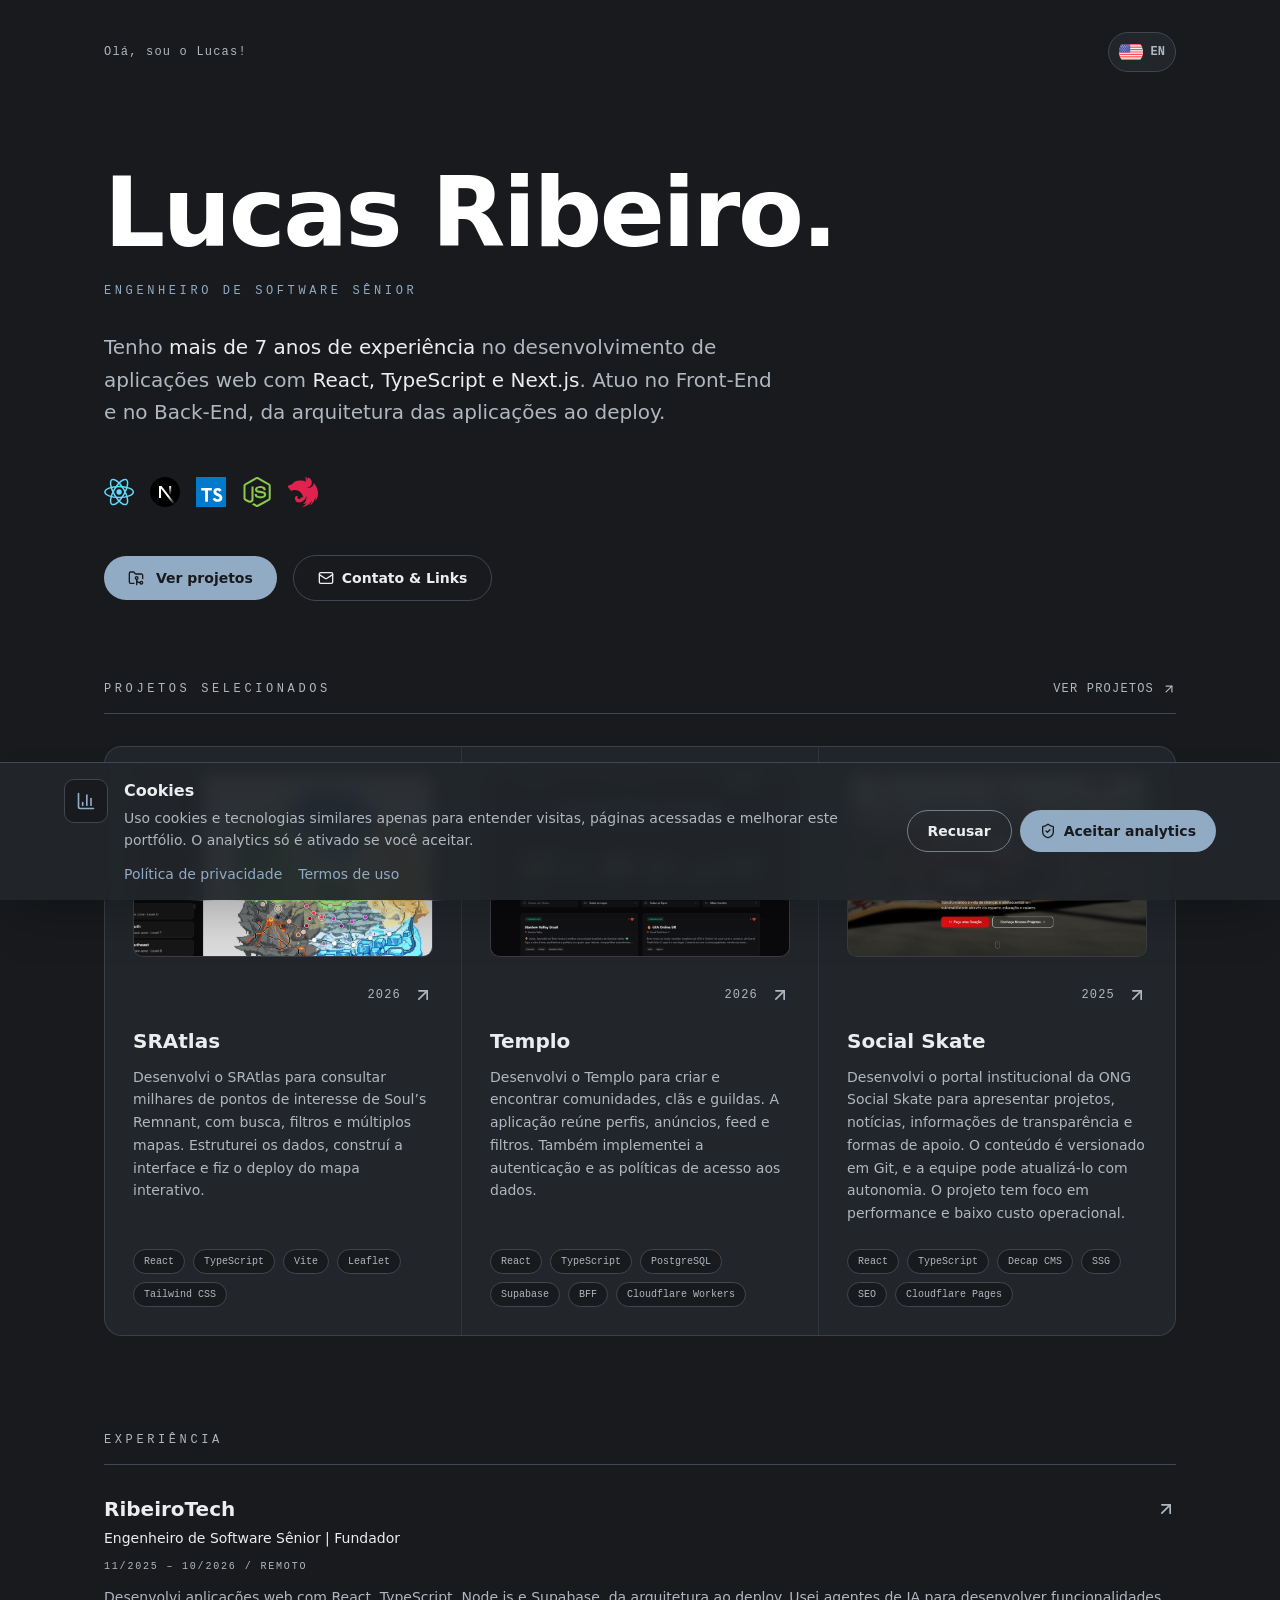
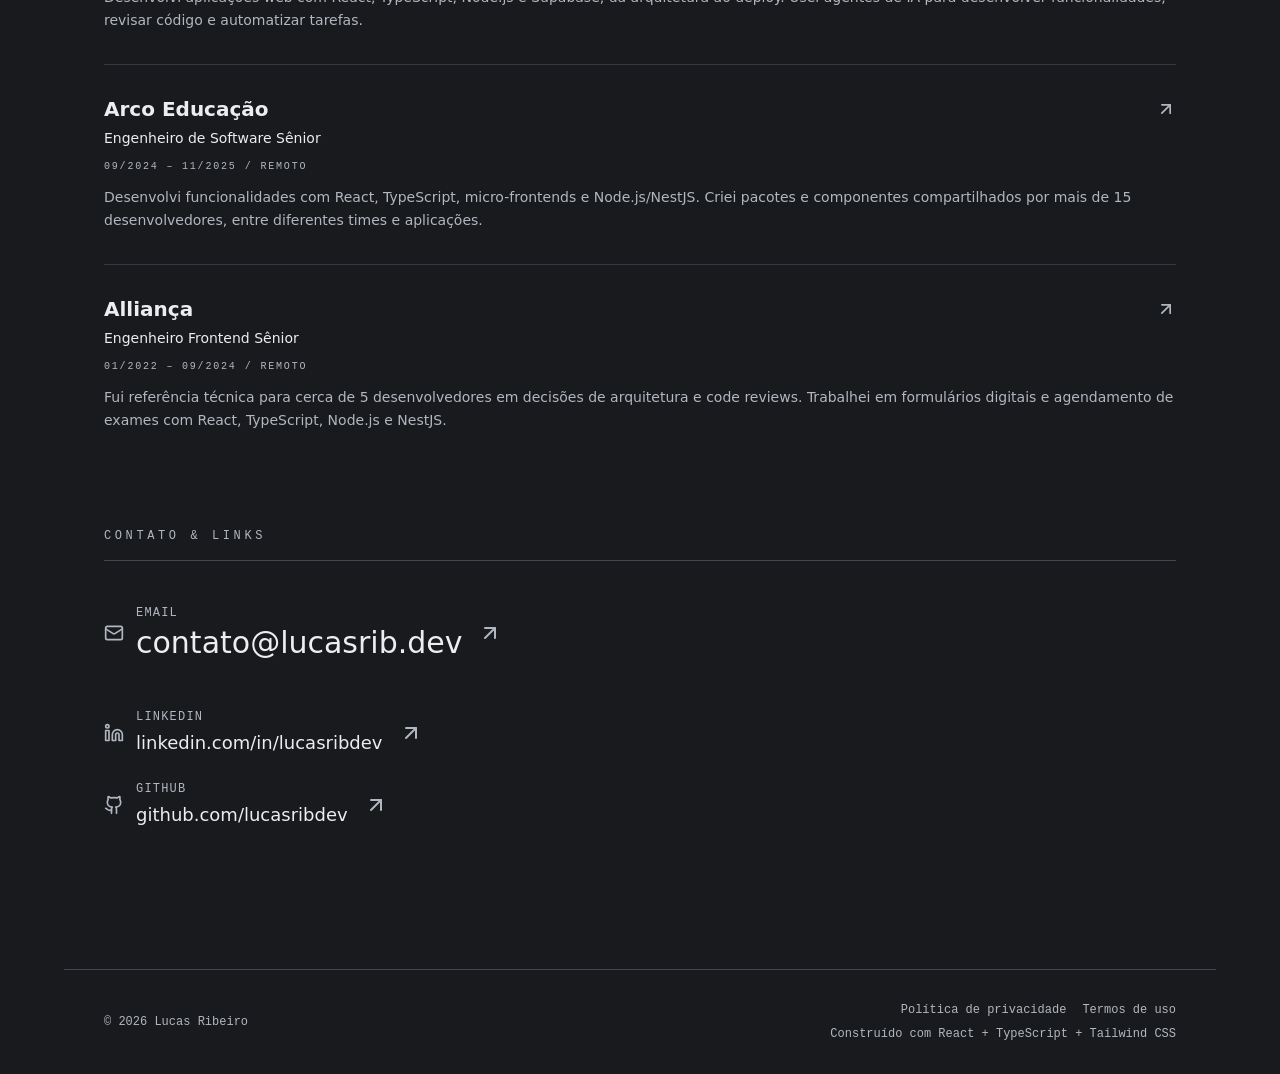
==== commit ee7f26bd: "feat: blue version, senior software engineer" ====
--- a/index.html
+++ b/index.html
@@ -12,68 +12,40 @@
     <meta charset="UTF-8" />
     <link rel="icon" type="image/svg+xml" href="/favicon.svg" />
     <meta name="viewport" content="width=device-width, initial-scale=1.0" />
-    <meta
-      name="description"
-      content="Engenheiro Frontend Sênior com mais de 7 anos de experiência em React, TypeScript, SSR, BFF e design systems."
-    />
-    <meta
-      name="keywords"
-      content="Lucas Ribeiro, portfolio, engenheiro frontend sênior, frontend, React, TypeScript, SSR, BFF, design systems"
-    />
+    <meta name="description" content="Software Engineer Sênior com mais de 7 anos de experiência em React, TypeScript e Next.js. Crio produtos digitais com foco em Front-End e arquitetura de software." />
+    <meta name="keywords" content="Lucas Ribeiro, portfólio, engenheiro de software sênior, React, TypeScript, Next.js, Node.js, SRAtlas, Templo, Social Skate" />
     <meta name="author" content="Lucas Ribeiro" />
     <meta name="robots" content="index, follow" />
-    <meta name="theme-color" content="#3BBF57" />
+    <meta name="theme-color" content="#181A1D" />
     <link rel="canonical" href="https://lucasrib.dev/" />
     <link rel="alternate" hreflang="pt-BR" href="https://lucasrib.dev/" />
     <link rel="alternate" hreflang="en" href="https://lucasrib.dev/en/" />
     <link rel="alternate" hreflang="x-default" href="https://lucasrib.dev/" />
 
-    <meta
-      property="og:title"
-      content="Lucas Ribeiro | Engenheiro Frontend Sênior"
-    />
-    <meta
-      property="og:description"
-      content="Portfolio com projetos, stack e currículo. Experiência em React, TypeScript, SSR, BFF e design systems."
-    />
+    <meta property="og:title" content="Lucas Ribeiro | Engenheiro de Software Sênior" />
+    <meta property="og:description" content="Software Engineer Sênior com mais de 7 anos de experiência em React, TypeScript e Next.js. Crio produtos digitais com foco em Front-End e arquitetura de software." />
     <meta property="og:type" content="website" />
-    <meta
-      property="og:url"
-      content="https://lucasrib.dev/"
-    />
-    <meta
-      property="og:image"
-      content="https://lucasrib.dev/og-image.png"
-    />
+    <meta property="og:url" content="https://lucasrib.dev/" />
+    <meta property="og:image" content="https://lucasrib.dev/og-image.png" />
     <meta property="og:image:type" content="image/png" />
     <meta property="og:image:width" content="1200" />
     <meta property="og:image:height" content="630" />
-    <meta
-      property="og:image:alt"
-      content="Lucas Ribeiro, Engenheiro Frontend Sênior"
-    />
+    <meta property="og:image:alt" content="Lucas Ribeiro — Engenheiro de Software Sênior — React e TypeScript" />
     <meta property="og:locale" content="pt_BR" />
-    <meta property="og:site_name" content="Lucas Ribeiro Portfolio" />
+    <meta property="og:locale:alternate" content="en_US" />
+    <meta property="og:site_name" content="Portfólio de Lucas Ribeiro" />
 
     <meta name="twitter:card" content="summary_large_image" />
-    <meta
-      name="twitter:title"
-      content="Lucas Ribeiro | Engenheiro Frontend Sênior"
-    />
-    <meta
-      name="twitter:description"
-      content="Portfolio com projetos, stack e currículo de Lucas Ribeiro."
-    />
-    <meta
-      name="twitter:image"
-      content="https://lucasrib.dev/og-image.png"
-    />
+    <meta name="twitter:title" content="Lucas Ribeiro | Engenheiro de Software Sênior" />
+    <meta name="twitter:description" content="Software Engineer Sênior com mais de 7 anos de experiência em React, TypeScript e Next.js. Crio produtos digitais com foco em Front-End e arquitetura de software." />
+    <meta name="twitter:image" content="https://lucasrib.dev/og-image.png" />
+    <meta name="twitter:image:alt" content="Lucas Ribeiro — Engenheiro de Software Sênior — React e TypeScript" />
 
-    <title>Lucas Ribeiro - Engenheiro Frontend Sênior</title>
-    <script type="module" crossorigin src="/assets/main-DRqh8eaz.js"></script>
-    <link rel="stylesheet" crossorigin href="/assets/main-CL-tOw97.css">
+    <title>Lucas Ribeiro | Engenheiro de Software Sênior</title>
+    <script type="module" crossorigin src="/assets/main-CzK5EEgl.js"></script>
+    <link rel="stylesheet" crossorigin href="/assets/main-CSXiWtFs.css">
   </head>
   <body>
-    <div id="root"><link rel="preload" as="image" href="/assets/usa-CE65NKaW.svg"/><main class="relative min-h-screen overflow-hidden"><header class="relative z-10 mx-auto flex max-w-6xl items-center justify-between px-6 py-8 md:px-10"><span class="font-mono text-xs tracking-widest text-muted-foreground">LR · 2026</span><button type="button" aria-label="Trocar idioma para inglês" title="Trocar idioma para inglês" class="inline-flex h-10 items-center gap-2 rounded-full border border-border bg-card px-2.5 py-1.5 font-mono text-xs font-semibold text-muted-foreground transition-colors hover:border-primary hover:text-primary focus-visible:outline-none focus-visible:ring-2 focus-visible:ring-ring"><img src="/assets/usa-CE65NKaW.svg" alt="" aria-hidden="true" class="h-6 w-6 rounded-full object-cover"/><span>EN</span></button></header><section class="relative z-10 mx-auto max-w-6xl px-6 pb-24 pt-16 md:px-10 md:pt-28"><div class=""><div style="opacity:0;transform:translateY(18px)"><h1 class="text-white text-5xl font-bold leading-[0.95] tracking-tight md:text-7xl lg:text-8xl"><span class="mb-4 block font-mono text-2xl font-normal text-muted-foreground md:text-3xl lg:text-4xl">Olá, eu sou</span>Lucas <br/><span class="text-gradient">Ribeiro.</span></h1></div><div style="opacity:0;transform:translateY(18px)"><p class="mt-6 font-mono text-xs uppercase tracking-[0.3em] text-primary">Engenheiro Frontend Sênior</p></div><div style="opacity:0;transform:translateY(18px)"><p class="mt-10 max-w-2xl text-lg leading-relaxed text-muted-foreground md:text-xl">Desenvolvendo <span class="text-foreground">plataformas escaláveis</span>, <span class="text-foreground">arquiteturas frontend distribuídas</span> e <span class="text-foreground">aplicações web de alta performance</span> com <span class="text-foreground">TypeScript</span> e <span class="text-foreground">React</span> há mais de <span class="text-foreground">7 anos</span>.</p></div><div style="opacity:0;transform:translateY(18px)"><div class="mt-12 flex flex-wrap gap-2"><div class="relative group overflow-x-hidden [--logoloop-gap:32px] [--logoloop-logoHeight:28px] [--logoloop-fadeColorAuto:#ffffff] dark:[--logoloop-fadeColorAuto:#0b0b0b] py-[calc(var(--logoloop-logoHeight)*0.1)]" style="width:100%;--logoloop-gap:60px;--logoloop-logoHeight:30px;--logoloop-fadeColor:#060a0d" role="region" aria-label="Stack"><div aria-hidden="true" class="pointer-events-none absolute inset-y-0 left-0 z-11 w-[clamp(24px,8%,120px)] bg-[linear-gradient(to_right,var(--logoloop-fadeColor,var(--logoloop-fadeColorAuto))_0%,rgba(0,0,0,0)_100%)]"></div><div aria-hidden="true" class="pointer-events-none absolute inset-y-0 right-0 z-11 w-[clamp(24px,8%,120px)] bg-[linear-gradient(to_left,var(--logoloop-fadeColor,var(--logoloop-fadeColorAuto))_0%,rgba(0,0,0,0)_100%)]"></div><div class="flex will-change-transform select-none relative z-10 motion-reduce:transform-none flex-row w-max"><ul class="flex items-center" role="list" aria-hidden="false"><li class="flex-none text-[length:var(--logoloop-logoHeight)] leading-[1] mr-[var(--logoloop-gap)] overflow-visible group/item" role="listitem"><a class="inline-flex items-center no-underline rounded transition-opacity duration-200 ease-linear hover:opacity-80 focus-visible:outline focus-visible:outline-current focus-visible:outline-offset-2" href="https://react.dev" aria-label="React" target="_blank" rel="noreferrer noopener"><span class="inline-flex items-center gap-3 whitespace-nowrap motion-reduce:transition-none transition-transform duration-300 ease-[cubic-bezier(0.4,0,0.2,1)] group-hover/item:scale-120"><span class="inline-flex h-[var(--logoloop-logoHeight)] items-center text-[length:var(--logoloop-logoHeight)] leading-none"><span aria-hidden="true"><svg xmlns="http://www.w3.org/2000/svg" width="30" height="30" viewBox="0 0 100 100" class="developer-icons " fill="none"><path fill="#61DAFB" d="M50.307 58.817a8.816 8.816 0 1 0 0-17.632 8.816 8.816 0 0 0 0 17.632"></path><path stroke="#61DAFB" stroke-width="5" d="M50.307 68.063c26.126 0 47.306-8.087 47.306-18.062s-21.18-18.063-47.306-18.063C24.18 31.938 3 40.025 3 50.001s21.18 18.062 47.307 18.062Z"></path><path stroke="#61DAFB" stroke-width="5" d="M34.664 59.032C47.727 81.658 65.321 95.957 73.96 90.969c8.64-4.988 5.053-27.373-8.01-50C52.885 18.343 35.291 4.044 26.652 9.032s-5.052 27.373 8.011 50Z"></path><path stroke="#61DAFB" stroke-width="5" d="M34.664 40.97c-13.063 22.626-16.65 45.011-8.01 50 8.638 4.987 26.232-9.312 39.295-31.938 13.064-22.627 16.65-45.012 8.01-50-8.638-4.988-26.232 9.31-39.295 31.937Z"></path></svg></span></span><span class="text-base font-medium leading-none text-muted-foreground">React</span></span></a></li><li class="flex-none text-[length:var(--logoloop-logoHeight)] leading-[1] mr-[var(--logoloop-gap)] overflow-visible group/item" role="listitem"><a class="inline-flex items-center no-underline rounded transition-opacity duration-200 ease-linear hover:opacity-80 focus-visible:outline focus-visible:outline-current focus-visible:outline-offset-2" href="https://nextjs.org" aria-label="Next.js" target="_blank" rel="noreferrer noopener"><span class="inline-flex items-center gap-3 whitespace-nowrap motion-reduce:transition-none transition-transform duration-300 ease-[cubic-bezier(0.4,0,0.2,1)] group-hover/item:scale-120"><span class="inline-flex h-[var(--logoloop-logoHeight)] items-center text-[length:var(--logoloop-logoHeight)] leading-none"><span aria-hidden="true"><svg xmlns="http://www.w3.org/2000/svg" width="30" height="30" viewBox="0 0 100 100" class="developer-icons " fill="none"><path fill="#000" d="M50 100c27.614 0 50-22.386 50-50S77.614 0 50 0 0 22.385 0 50s22.386 50 50 50"></path><path fill="url(#nextJs__a)" d="M83.06 87.511 38.412 30H30v39.983h6.73V38.546L77.777 91.58a50 50 0 0 0 5.283-4.069"></path><path fill="url(#nextJs__b)" d="M70.556 30h-6.667v40h6.667z"></path><defs><linearGradient id="nextJs__a" x1="60.556" x2="80.278" y1="64.722" y2="89.166" gradientUnits="userSpaceOnUse"><stop stop-color="#fff"></stop><stop offset="1" stop-color="#fff" stop-opacity="0"></stop></linearGradient><linearGradient id="nextJs__b" x1="67.222" x2="67.111" y1="30" y2="59.375" gradientUnits="userSpaceOnUse"><stop stop-color="#fff"></stop><stop offset="1" stop-color="#fff" stop-opacity="0"></stop></linearGradient></defs></svg></span></span><span class="text-base font-medium leading-none text-muted-foreground">Next.js</span></span></a></li><li class="flex-none text-[length:var(--logoloop-logoHeight)] leading-[1] mr-[var(--logoloop-gap)] overflow-visible group/item" role="listitem"><a class="inline-flex items-center no-underline rounded transition-opacity duration-200 ease-linear hover:opacity-80 focus-visible:outline focus-visible:outline-current focus-visible:outline-offset-2" href="https://typescriptlang.org" aria-label="TypeScript" target="_blank" rel="noreferrer noopener"><span class="inline-flex items-center gap-3 whitespace-nowrap motion-reduce:transition-none transition-transform duration-300 ease-[cubic-bezier(0.4,0,0.2,1)] group-hover/item:scale-120"><span class="inline-flex h-[var(--logoloop-logoHeight)] items-center text-[length:var(--logoloop-logoHeight)] leading-none"><span aria-hidden="true"><svg xmlns="http://www.w3.org/2000/svg" width="30" height="30" viewBox="0 0 100 100" class="developer-icons " fill="none"><path fill="#017ACB" d="M0 0h100v100H0z"></path><path fill="#fff" d="M48.016 37.032h4.797v8.281h-12.97v36.844l-.343.094c-.469.124-6.64.124-7.969-.016l-1.062-.094V45.313H17.5v-8.281l4.11-.047c2.25-.031 8.03-.031 12.843 0s10.906.047 13.563.047m36.61 41.219c-1.907 2.015-3.954 3.14-7.36 4.062-1.485.406-1.735.422-5.078.406s-3.61-.015-5.235-.437c-4.203-1.078-7.594-3.188-9.906-6.172-.656-.844-1.734-2.594-1.734-2.813 0-.062.156-.203.359-.296.203-.094.625-.36.969-.563s.968-.578 1.39-.797 1.64-.937 2.703-1.578c1.063-.64 2.032-1.156 2.141-1.156.11 0 .313.219.469.484.937 1.578 3.125 3.594 4.672 4.281.953.407 3.062.86 4.078.86.937 0 2.656-.406 3.578-.828.984-.453 1.484-.907 2.078-1.813.406-.64.453-.812.438-2.031 0-1.125-.063-1.438-.375-1.953-.875-1.438-2.063-2.188-6.875-4.313-4.97-2.203-7.204-3.515-9.016-5.281-1.344-1.312-1.61-1.672-2.453-3.312-1.094-2.11-1.235-2.797-1.25-5.938-.016-2.203.031-2.922.265-3.672.329-1.125 1.391-3.297 1.875-3.844 1-1.171 1.36-1.53 2.063-2.109 2.125-1.75 5.438-2.906 8.61-3.016.359 0 1.546.063 2.656.141 3.187.266 5.359 1.047 7.453 2.719 1.578 1.25 3.968 4.187 3.734 4.578-.156.234-6.39 4.39-6.797 4.516-.25.078-.422-.016-.765-.422-2.125-2.547-2.985-3.094-5.047-3.22-1.469-.093-2.25.079-3.235.735-1.03.688-1.53 1.735-1.53 3.188.015 2.125.827 3.125 3.827 4.61 1.938.952 3.594 1.733 3.719 1.733.188 0 4.203 2 5.25 2.626 4.875 2.859 6.86 5.796 7.375 10.859.375 3.812-.703 7.297-3.047 9.766"></path></svg></span></span><span class="text-base font-medium leading-none text-muted-foreground">TypeScript</span></span></a></li><li class="flex-none text-[length:var(--logoloop-logoHeight)] leading-[1] mr-[var(--logoloop-gap)] overflow-visible group/item" role="listitem"><a class="inline-flex items-center no-underline rounded transition-opacity duration-200 ease-linear hover:opacity-80 focus-visible:outline focus-visible:outline-current focus-visible:outline-offset-2" href="https://tailwindcss.com" aria-label="Tailwind CSS" target="_blank" rel="noreferrer noopener"><span class="inline-flex items-center gap-3 whitespace-nowrap motion-reduce:transition-none transition-transform duration-300 ease-[cubic-bezier(0.4,0,0.2,1)] group-hover/item:scale-120"><span class="inline-flex h-[var(--logoloop-logoHeight)] items-center text-[length:var(--logoloop-logoHeight)] leading-none"><span aria-hidden="true"><svg xmlns="http://www.w3.org/2000/svg" width="30" height="30" viewBox="0 0 100 100" class="developer-icons " fill="none"><path fill="#06B6D4" d="M50 20q-20 .001-25 19.994 7.5-9.996 17.5-7.498c3.804.95 6.522 3.71 9.532 6.764 4.902 4.974 10.576 10.732 22.969 10.732q20 0 24.999-19.995-7.5 9.997-17.5 7.499c-3.803-.95-6.521-3.71-9.531-6.764C68.067 25.758 62.392 20.001 50 20.001M25 49.993q-20 0-25 19.995 7.5-9.998 17.5-7.498c3.803.952 6.522 3.71 9.532 6.762C31.933 74.226 37.608 79.984 50 79.984q20 0 25-19.995-7.5 9.998-17.5 7.498c-3.803-.95-6.522-3.71-9.532-6.763C43.066 55.75 37.393 49.992 25 49.992"></path></svg></span></span><span class="text-base font-medium leading-none text-muted-foreground">Tailwind CSS</span></span></a></li><li class="flex-none text-[length:var(--logoloop-logoHeight)] leading-[1] mr-[var(--logoloop-gap)] overflow-visible group/item" role="listitem"><a class="inline-flex items-center no-underline rounded transition-opacity duration-200 ease-linear hover:opacity-80 focus-visible:outline focus-visible:outline-current focus-visible:outline-offset-2" href="https://react-query.tanstack.com" aria-label="React Query" target="_blank" rel="noreferrer noopener"><span class="inline-flex items-center gap-3 whitespace-nowrap motion-reduce:transition-none transition-transform duration-300 ease-[cubic-bezier(0.4,0,0.2,1)] group-hover/item:scale-120"><span class="inline-flex h-[var(--logoloop-logoHeight)] items-center text-[length:var(--logoloop-logoHeight)] leading-none"><span aria-hidden="true"><svg xmlns="http://www.w3.org/2000/svg" width="30" height="30" viewBox="0 0 100 100" class="developer-icons " fill="none"><path fill="#00435B" fill-rule="evenodd" d="m61.71 60.659-1.917 3.33a3.24 3.24 0 0 1-2.806 1.622H42.293a3.24 3.24 0 0 1-2.805-1.622l-1.919-3.33zm5.37-9.325-3.38 5.873H35.582L32.2 51.334zm-3.257-9.118 3.263 5.667H32.194l3.264-5.667zm-6.836-8.62a3.24 3.24 0 0 1 2.806 1.623l2.042 3.546h-24.39l2.043-3.547a3.24 3.24 0 0 1 2.805-1.621z" clip-rule="evenodd"></path><path fill="#002B3B" d="M20.907 32.051c-1.627-7.893-1.977-13.947-.925-18.342.626-2.615 1.77-4.748 3.51-6.287 1.836-1.624 4.159-2.421 6.768-2.421 4.304 0 8.829 1.962 13.664 5.691q2.958 2.281 6.145 5.5a4.6 4.6 0 0 1 .574-.612c6.01-5.356 11.07-8.684 15.398-9.967 2.574-.763 4.99-.836 7.19-.095 2.323.781 4.173 2.397 5.479 4.66 2.154 3.735 2.723 8.642 1.92 14.702q-.492 3.704-1.679 8.075.45.053.894.2c7.626 2.527 13.025 5.245 16.295 8.35 1.945 1.848 3.215 3.906 3.674 6.183.485 2.403.012 4.814-1.292 7.075-2.15 3.73-6.105 6.671-11.74 9q-3.39 1.403-7.68 2.545.196.443.3.936c1.627 7.893 1.976 13.947.924 18.343-.626 2.614-1.77 4.747-3.51 6.286-1.836 1.624-4.158 2.422-6.767 2.422-4.304 0-8.83-1.963-13.665-5.692q-2.988-2.305-6.213-5.569a4.6 4.6 0 0 1-.814.954c-6.01 5.356-11.07 8.684-15.398 9.967-2.574.763-4.99.835-7.19.095-2.322-.781-4.173-2.397-5.479-4.66-2.154-3.735-2.723-8.642-1.92-14.702q.51-3.838 1.766-8.392a4.6 4.6 0 0 1-.98-.21C12.53 63.558 7.13 60.84 3.86 57.735 1.915 55.887.645 53.83.186 51.552c-.485-2.403-.012-4.814 1.292-7.075 2.15-3.73 6.105-6.671 11.74-9q3.492-1.445 7.937-2.613a4.6 4.6 0 0 1-.248-.814"></path><path fill="#FF4154" fill-rule="evenodd" d="M40.492 29.537q5.93-.473 12.223-.417a1.439 1.439 0 0 0 1.13-2.346Q39.52 9.136 30.252 9.136q-9.565 0-5.458 21.09c.15.77.89 1.279 1.664 1.142q7.313-1.297 14.033-1.831m22.191 1.935a140 140 0 0 1 6.573 10.45 1.439 1.439 0 0 0 2.594-.2q8.103-21.254 3.406-29.315-4.847-8.319-21.123 5.753a1.44 1.44 0 0 0-.157 2.017q4.836 5.717 8.707 11.295m9.581 19.795q-2.562 5.387-5.761 10.827a1.439 1.439 0 0 0 1.474 2.149q22.33-3.672 26.969-11.72 4.791-8.314-15.408-15.238a1.44 1.44 0 0 0-1.819.869q-2.548 7.004-5.455 13.113M60.048 69.851q-5.93.472-12.223.417a1.439 1.439 0 0 0-1.13 2.346Q61.02 90.25 70.286 90.25q9.567 0 5.458-21.09a1.44 1.44 0 0 0-1.663-1.14q-7.314 1.295-14.033 1.83m-22.73-1.754a140 140 0 0 1-6.573-10.451 1.439 1.439 0 0 0-2.594.2Q20.048 79.1 24.745 87.162q4.847 8.319 21.123-5.753a1.44 1.44 0 0 0 .157-2.018q-4.836-5.715-8.707-11.294M27.737 47.76q2.563-5.385 5.761-10.826a1.439 1.439 0 0 0-1.474-2.149q-22.33 3.672-26.969 11.72-4.791 8.313 15.408 15.238a1.44 1.44 0 0 0 1.819-.869q2.548-7.004 5.455-13.113" clip-rule="evenodd"></path><path fill="#FFD94C" fill-rule="evenodd" d="M43.475 33.777h12.334c1.804 0 3.47.964 4.368 2.529l6.193 10.791a5.04 5.04 0 0 1 0 5.014l-6.193 10.791a5.04 5.04 0 0 1-4.368 2.53H43.475a5.04 5.04 0 0 1-4.368-2.53l-6.193-10.791a5.04 5.04 0 0 1 0-5.014l6.193-10.791a5.04 5.04 0 0 1 4.368-2.53m10.454 3.257c1.805 0 3.471.965 4.369 2.531l4.319 7.535a5.04 5.04 0 0 1 0 5.008l-4.319 7.535a5.04 5.04 0 0 1-4.37 2.531h-8.574a5.04 5.04 0 0 1-4.369-2.531l-4.318-7.535a5.04 5.04 0 0 1 0-5.008l4.318-7.535a5.04 5.04 0 0 1 4.37-2.531zm-2.026 3.562H47.38a5.04 5.04 0 0 0-4.366 2.527l-2.282 3.972a5.04 5.04 0 0 0 0 5.018l2.282 3.972a5.04 5.04 0 0 0 4.366 2.527h4.523a5.04 5.04 0 0 0 4.366-2.527l2.282-3.972a5.04 5.04 0 0 0 0-5.018l-2.282-3.972a5.04 5.04 0 0 0-4.366-2.527m-1.951 3.41c1.801 0 3.466.962 4.364 2.524l.324.562a5.04 5.04 0 0 1 0 5.024l-.324.562a5.04 5.04 0 0 1-4.364 2.524h-.62a5.04 5.04 0 0 1-4.365-2.524l-.324-.562a5.04 5.04 0 0 1 0-5.024l.324-.562a5.04 5.04 0 0 1 4.365-2.524zm-.31 3.359a2.24 2.24 0 0 0-1.941 3.359 2.24 2.24 0 0 0 3.882-2.24 2.24 2.24 0 0 0-1.94-1.12m-18.167 2.239h4.031Z" clip-rule="evenodd"></path></svg></span></span><span class="text-base font-medium leading-none text-muted-foreground">React Query</span></span></a></li><li class="flex-none text-[length:var(--logoloop-logoHeight)] leading-[1] mr-[var(--logoloop-gap)] overflow-visible group/item" role="listitem"><a class="inline-flex items-center no-underline rounded transition-opacity duration-200 ease-linear hover:opacity-80 focus-visible:outline focus-visible:outline-current focus-visible:outline-offset-2" href="https://zod.dev" aria-label="Zod" target="_blank" rel="noreferrer noopener"><span class="inline-flex items-center gap-3 whitespace-nowrap motion-reduce:transition-none transition-transform duration-300 ease-[cubic-bezier(0.4,0,0.2,1)] group-hover/item:scale-120"><span class="inline-flex h-[var(--logoloop-logoHeight)] items-center text-[length:var(--logoloop-logoHeight)] leading-none"><span aria-hidden="true"><svg xmlns="http://www.w3.org/2000/svg" width="30" height="30" viewBox="0 0 100 100" class="developer-icons " fill="none"><path fill="#142641" d="M93.22 31.493 77.406 14.984H23.34L6.746 31.493l41.709 50.222z"></path><path fill="#274D82" fill-rule="evenodd" d="m56.14 12.837-2.932 1.693-.713-1.236-1.707.985-.834-1.442-2.592 1.496-.864-1.496-.307.177-.945-1.635-.437.253-.804-1.392-38.5 22.227 1.24 2.15.437-.253.805 1.392.307-.177.945 1.636.377-.219.6 1.04.145-.084.57.987 1.24 2.15 45.21-26.103zm16.336 43.652H55.658v1.664H34.403l54.313-31.358-6.04-10.462-1.212.7-.833-1.442-13.584 7.844.832 1.44L22.6 51.017l6.041 10.463.242-.14v3.221h4.41v5.311h31.43v-5.31h4.733v-6.269h3.02z" clip-rule="evenodd"></path><path fill="#3068B7" fill-rule="evenodd" d="M79.533 10h-58.25L0 31.173l48.318 58.189 3.855-4.325L100 31.37zm-2.127 4.985L93.22 31.493 48.455 81.716 6.745 31.493 23.34 14.985z" clip-rule="evenodd"></path></svg></span></span><span class="text-base font-medium leading-none text-muted-foreground">Zod</span></span></a></li><li class="flex-none text-[length:var(--logoloop-logoHeight)] leading-[1] mr-[var(--logoloop-gap)] overflow-visible group/item" role="listitem"><a class="inline-flex items-center no-underline rounded transition-opacity duration-200 ease-linear hover:opacity-80 focus-visible:outline focus-visible:outline-current focus-visible:outline-offset-2" href="https://storybook.js.org" aria-label="Storybook" target="_blank" rel="noreferrer noopener"><span class="inline-flex items-center gap-3 whitespace-nowrap motion-reduce:transition-none transition-transform duration-300 ease-[cubic-bezier(0.4,0,0.2,1)] group-hover/item:scale-120"><span class="inline-flex h-[var(--logoloop-logoHeight)] items-center text-[length:var(--logoloop-logoHeight)] leading-none"><span aria-hidden="true"><svg xmlns="http://www.w3.org/2000/svg" width="30" height="30" viewBox="0 0 100 100" class="developer-icons " fill="none"><path fill="#FF4785" d="m13.103 92.15-3.1-82.55a5.03 5.03 0 0 1 4.72-5.2l70.2-4.39a5.025 5.025 0 0 1 5.345 5.02v89.945a5.03 5.03 0 0 1-5.255 5.02l-67.11-3.015a5.03 5.03 0 0 1-4.8-4.83"></path><path fill="#fff" fill-rule="evenodd" d="m79.404.355-9.66.6-.47 11.335a.75.75 0 0 0 1.2.63l4.4-3.34 3.72 2.93a.75.75 0 0 0 1.215-.615zm-7.52 37.95c-1.765 1.375-14.945 2.31-14.945.355.28-7.465-3.06-7.79-4.92-7.79-1.76 0-4.73.53-4.73 4.53 0 4.075 4.34 6.375 9.435 9.075 7.235 3.835 16 8.48 16 20.16 0 11.2-9.1 17.38-20.7 17.38-11.975 0-22.44-4.845-21.26-21.64.465-1.97 15.69-1.5 15.69 0-.19 6.93 1.39 8.97 5.38 8.97 3.065 0 4.455-1.69 4.455-4.53 0-4.305-4.52-6.845-9.725-9.765-7.045-3.955-15.335-8.61-15.335-19.295 0-10.66 7.33-17.77 20.42-17.77s20.235 7 20.235 20.32" clip-rule="evenodd"></path></svg></span></span><span class="text-base font-medium leading-none text-muted-foreground">Storybook</span></span></a></li><li class="flex-none text-[length:var(--logoloop-logoHeight)] leading-[1] mr-[var(--logoloop-gap)] overflow-visible group/item" role="listitem"><a class="inline-flex items-center no-underline rounded transition-opacity duration-200 ease-linear hover:opacity-80 focus-visible:outline focus-visible:outline-current focus-visible:outline-offset-2" href="https://nodejs.org" aria-label="Node.js" target="_blank" rel="noreferrer noopener"><span class="inline-flex items-center gap-3 whitespace-nowrap motion-reduce:transition-none transition-transform duration-300 ease-[cubic-bezier(0.4,0,0.2,1)] group-hover/item:scale-120"><span class="inline-flex h-[var(--logoloop-logoHeight)] items-center text-[length:var(--logoloop-logoHeight)] leading-none"><span aria-hidden="true"><svg xmlns="http://www.w3.org/2000/svg" width="30" height="30" viewBox="0 0 100 100" class="developer-icons " fill="none"><path fill="#8CC84B" d="M46.279 1.067c2.479-1.419 5.709-1.425 8.186 0C66.929 8.11 79.396 15.142 91.858 22.188c2.343 1.32 3.911 3.929 3.887 6.63v42.37c.018 2.813-1.705 5.484-4.178 6.774-12.422 7.004-24.838 14.016-37.259 21.02-2.53 1.447-5.825 1.336-8.277-.23-3.724-2.159-7.455-4.307-11.18-6.464-.76-.454-1.619-.815-2.156-1.553.475-.64 1.324-.72 2.015-1 1.554-.494 2.982-1.287 4.41-2.058.361-.247.802-.152 1.148.07 3.185 1.825 6.342 3.704 9.537 5.513.682.393 1.372-.13 1.955-.454 12.19-6.89 24.396-13.754 36.584-20.645a1.21 1.21 0 0 0 .664-1.192c.009-13.977.002-27.957.005-41.934a1.31 1.31 0 0 0-.781-1.307C75.852 20.756 63.479 13.774 51.102 6.8a1.29 1.29 0 0 0-1.458-.002c-12.378 6.976-24.749 13.965-37.126 20.936-.506.23-.845.738-.785 1.301q.002 20.967 0 41.936a1.19 1.19 0 0 0 .673 1.177c3.303 1.873 6.61 3.733 9.916 5.6 1.861 1.001 4.148 1.597 6.199.829 1.81-.65 3.08-2.497 3.045-4.419.017-13.895-.009-27.793.013-41.687-.046-.617.54-1.126 1.14-1.068 1.586-.011 3.175-.022 4.762.004.663-.015 1.119.65 1.037 1.27-.007 13.984.017 27.968-.01 41.952.003 3.727-1.528 7.782-4.975 9.605-4.247 2.2-9.496 1.734-13.691-.376-3.632-1.812-7.098-3.952-10.666-5.894C6.697 76.681 4.983 74 5 71.19V28.818c-.026-2.757 1.604-5.413 4.021-6.714Q27.651 11.588 46.28 1.067"></path><path fill="#8CC84B" d="M57.114 30.418c5.417-.349 11.216-.207 16.091 2.462 3.774 2.045 5.867 6.337 5.933 10.53-.105.566-.696.878-1.236.839-1.572-.002-3.144.021-4.716-.01-.667.025-1.054-.59-1.138-1.18-.451-2.006-1.545-3.993-3.434-4.96-2.898-1.452-6.26-1.379-9.42-1.348-2.308.122-4.79.322-6.744 1.679-1.5 1.028-1.957 3.103-1.421 4.774.505 1.2 1.89 1.587 3.023 1.944 6.529 1.707 13.447 1.537 19.85 3.784 2.651.916 5.245 2.697 6.152 5.473 1.187 3.72.667 8.167-1.98 11.154-2.146 2.458-5.273 3.795-8.39 4.522-4.149.925-8.454.948-12.666.538-3.962-.452-8.084-1.493-11.142-4.192-2.614-2.27-3.892-5.808-3.765-9.222.03-.577.605-.979 1.157-.931 1.583-.013 3.165-.017 4.748.002.632-.046 1.101.5 1.133 1.097.292 1.911 1.01 3.917 2.678 5.05 3.216 2.076 7.253 1.934 10.936 1.992 3.052-.136 6.477-.176 8.967-2.193 1.314-1.15 1.703-3.075 1.348-4.731-.384-1.398-1.847-2.05-3.103-2.475-6.444-2.039-13.44-1.3-19.822-3.605-2.59-.915-5.096-2.647-6.092-5.309-1.389-3.767-.752-8.427 2.172-11.313 2.852-2.87 6.968-3.976 10.881-4.372"></path></svg></span></span><span class="text-base font-medium leading-none text-muted-foreground">Node.js</span></span></a></li><li class="flex-none text-[length:var(--logoloop-logoHeight)] leading-[1] mr-[var(--logoloop-gap)] overflow-visible group/item" role="listitem"><a class="inline-flex items-center no-underline rounded transition-opacity duration-200 ease-linear hover:opacity-80 focus-visible:outline focus-visible:outline-current focus-visible:outline-offset-2" href="https://nestjs.com" aria-label="NestJS" target="_blank" rel="noreferrer noopener"><span class="inline-flex items-center gap-3 whitespace-nowrap motion-reduce:transition-none transition-transform duration-300 ease-[cubic-bezier(0.4,0,0.2,1)] group-hover/item:scale-120"><span class="inline-flex h-[var(--logoloop-logoHeight)] items-center text-[length:var(--logoloop-logoHeight)] leading-none"><span aria-hidden="true"><svg xmlns="http://www.w3.org/2000/svg" width="30" height="30" viewBox="0 0 100 100" class="developer-icons " fill="none"><path fill="#E0234E" fill-rule="evenodd" d="M58.881 0c-.723 0-1.394.155-2.014.361 1.317.878 2.04 2.04 2.402 3.357.025.181.077.31.103.491.026.155.051.31.051.465.104 2.273-.593 2.557-1.084 3.9-.75 1.73-.542 3.59.361 5.087.078.18.181.388.31.568-.981-6.533 4.468-7.515 5.475-9.555.078-1.782-1.394-2.97-2.556-3.796C60.818.206 59.81 0 58.88 0m8.213 1.472c-.104.594-.026.439-.052.749-.026.206-.026.464-.052.671a6 6 0 0 1-.18.62c-.052.206-.13.413-.207.62-.103.206-.18.387-.284.594-.078.103-.13.206-.207.31l-.155.232c-.129.18-.258.362-.387.516-.155.155-.284.336-.465.465v.026c-.155.13-.31.284-.49.413-.543.414-1.163.723-1.73 1.11-.182.13-.362.233-.517.388-.181.13-.336.258-.491.413-.18.155-.31.31-.465.491-.129.155-.284.336-.387.517a7 7 0 0 0-.362.542c-.103.207-.18.387-.284.594-.077.207-.155.387-.206.594-.078.232-.13.439-.181.646-.026.103-.026.232-.052.335s-.026.207-.051.31c0 .207-.026.44-.026.646 0 .155 0 .31.026.465 0 .206.025.413.077.645.026.207.077.413.13.62.077.207.128.413.206.62.051.129.129.258.18.361l-5.94-2.298a64 64 0 0 0-2.995-.775l-1.627-.387a48 48 0 0 0-4.7-.697c-.052 0-.078-.026-.13-.026a46 46 0 0 0-4.622-.233 49 49 0 0 0-3.383.13c-1.575.103-3.15.31-4.726.568-.388.051-.775.129-1.162.206-.8.155-1.576.336-2.325.517l-1.162.31c-.387.154-.749.335-1.11.49l-.852.388c-.052.025-.104.025-.13.051-.258.13-.49.233-.723.362a1 1 0 0 0-.18.077c-.284.13-.569.284-.8.414-.182.077-.363.18-.517.258a3 3 0 0 1-.233.129c-.232.129-.465.258-.671.387q-.35.194-.62.388c-.18.129-.362.232-.517.361-.026.026-.051.026-.077.052a6 6 0 0 0-.49.361l-.052.052-.388.31c-.051.026-.103.077-.155.103-.129.104-.258.233-.387.336-.026.052-.078.077-.103.103-.155.155-.31.284-.465.44-.026 0-.026.025-.052.05-.155.13-.31.285-.465.44-.026.026-.026.052-.051.052-.13.129-.259.258-.388.413-.051.051-.129.103-.18.155a7 7 0 0 1-.44.464c-.025.052-.077.078-.103.13-.206.206-.387.413-.594.62l-.077.077c-.414.439-.853.878-1.317 1.265-.465.414-.956.801-1.447 1.137a20 20 0 0 1-1.55.981q-.774.426-1.626.775a19 19 0 0 1-1.679.62c-1.084.232-2.195.671-3.15.749-.207 0-.44.051-.646.077-.232.052-.44.103-.646.155l-.62.232c-.206.078-.413.181-.62.284-.18.13-.387.233-.567.362a4 4 0 0 0-.517.439c-.18.13-.362.31-.516.465-.155.18-.31.336-.44.516-.129.207-.284.388-.387.594a4.6 4.6 0 0 0-.361.594c-.104.233-.207.44-.284.672-.078.206-.155.439-.233.671a5 5 0 0 0-.129.62c0 .026-.026.052-.026.077-.052.233-.052.543-.077.698-.026.18-.052.335-.052.516 0 .104 0 .233.026.336.026.18.051.336.103.49.052.156.104.31.181.466v.025c.077.155.18.31.284.465s.207.31.336.465c.129.13.284.284.439.413a4 4 0 0 0 .49.414c.62.542.775.723 1.576 1.136.129.077.258.129.413.206.026 0 .052.026.078.026 0 .052 0 .078.025.13.026.206.078.413.13.62.051.232.129.438.206.62.078.154.13.309.207.464.026.052.051.103.077.129.104.207.207.387.31.568l.387.543c.13.154.285.335.44.49.154.155.31.284.49.44 0 0 .026.025.052.025.155.13.31.258.465.362.18.129.361.232.568.335.18.104.387.207.594.285.155.077.335.129.516.18.026.026.052.026.104.052.103.026.232.051.335.077-.077 1.395-.103 2.712.104 3.177.232.516 1.368-1.059 2.505-2.867-.155 1.782-.259 3.874 0 4.494.284.645 1.833-1.369 3.176-3.59 18.31-4.235 35.02 8.42 36.775 26.29-.336-2.789-3.77-4.339-5.346-3.951-.774 1.91-2.091 4.364-4.21 5.888.182-1.705.104-3.46-.257-5.165a16.7 16.7 0 0 1-3.203 6.508c-2.453.18-4.906-1.007-6.198-2.79-.103-.077-.129-.232-.206-.335a5 5 0 0 1-.207-.542 2.2 2.2 0 0 1-.155-.543c-.026-.18-.026-.361-.026-.568v-.387a4 4 0 0 1 .13-.542c.051-.181.103-.362.18-.543.104-.18.18-.361.31-.542.44-1.24.44-2.247-.361-2.84a3 3 0 0 0-.491-.26c-.104-.025-.233-.077-.336-.102-.077-.026-.129-.052-.206-.078-.181-.051-.362-.103-.543-.13a2 2 0 0 0-.542-.077 4 4 0 0 0-.568-.051c-.13 0-.259.026-.388.026-.206 0-.387.026-.568.077-.18.026-.361.052-.542.103-.18.052-.362.104-.543.181-.18.078-.335.155-.516.233-.155.077-.31.18-.49.258-6.018 3.925-2.428 13.12 1.678 15.78-1.55.283-3.125.619-3.564.955l-.052.051a24 24 0 0 0 3.487 1.73 85 85 0 0 0 4.184 1.24v.026q3.214.66 6.507.465c11.441-.8 20.816-9.504 22.52-20.97.052.232.103.439.155.671.078.465.18.956.232 1.447v.025c.052.233.078.465.104.672v.103c.026.233.051.465.051.672.026.284.052.568.052.852v.413c0 .13.026.284.026.413 0 .155-.026.31-.026.465v.362c0 .18-.026.335-.026.516 0 .104 0 .207-.026.336 0 .18-.026.362-.026.568-.026.078-.026.155-.026.233-.025.206-.051.387-.077.594 0 .077 0 .154-.026.232-.026.258-.077.49-.103.749v.052c-.052.232-.104.49-.155.723v.077l-.155.697c0 .026-.026.078-.026.104a7 7 0 0 1-.18.697v.078c-.078.258-.156.49-.207.723-.026.025-.026.051-.026.051l-.233.775c-.103.258-.18.49-.284.749-.103.258-.18.516-.284.749-.103.258-.206.49-.31.749h-.026c-.103.232-.206.49-.335.723-.026.077-.052.13-.078.18-.026.027-.026.052-.051.078-1.679 3.383-4.158 6.353-7.257 8.677-.207.13-.413.285-.62.44-.052.051-.13.077-.18.129-.182.129-.362.258-.569.387l.078.155h.025l1.085-.155h.026a55 55 0 0 0 2.014-.362 5 5 0 0 0 .568-.129c.13-.026.233-.051.362-.077.18-.026.361-.078.542-.103.155-.052.31-.078.465-.13 2.583-.62 5.088-1.472 7.49-2.479a41.36 41.36 0 0 1-16.038 13.094c2.97-.207 5.94-.698 8.806-1.524 10.41-3.074 19.164-10.072 24.406-19.498A41.2 41.2 0 0 1 73.06 95.19a40.7 40.7 0 0 0 6.895-5.733 40.94 40.94 0 0 0 10.873-21.951c.878 4.08 1.136 8.29.749 12.447 18.646-26.005 1.55-52.967-5.604-60.069-.026-.051-.052-.077-.052-.129-.026.026-.026.026-.026.052 0-.026 0-.026-.026-.052 0 .31-.025.62-.051.93a35 35 0 0 1-.258 1.73c-.13.568-.285 1.136-.44 1.704-.18.543-.387 1.111-.62 1.653a22 22 0 0 1-.774 1.576c-.284.49-.594 1.007-.93 1.472-.335.49-.697.955-1.059 1.394-.387.465-.8.878-1.213 1.291-.259.233-.491.44-.75.646-.206.18-.387.336-.593.517-.465.361-.93.697-1.447 1.007-.49.31-1.007.62-1.523.878-.542.258-1.085.49-1.627.723-.543.207-1.11.387-1.679.542-.568.155-1.162.284-1.73.388-.594.103-1.188.155-1.756.206a20 20 0 0 1-1.24.052c-.594 0-1.188-.052-1.756-.103a13 13 0 0 1-1.756-.259 13 13 0 0 1-1.73-.439h-.026a19 19 0 0 0 1.704-.206 19 19 0 0 0 1.73-.388 18 18 0 0 0 1.68-.542 16 16 0 0 0 1.626-.723 18 18 0 0 0 1.55-.852c.49-.336.981-.672 1.446-1.033q.698-.543 1.317-1.163c.439-.387.826-.826 1.214-1.265q.581-.697 1.084-1.395c.052-.077.104-.18.155-.258.259-.413.517-.826.75-1.24a18 18 0 0 0 1.394-3.227c.18-.543.31-1.11.439-1.68.103-.593.207-1.161.258-1.73.052-.593.103-1.187.103-1.756 0-.413-.025-.826-.051-1.24-.052-.593-.13-1.161-.207-1.73a19 19 0 0 0-.387-1.73c-.18-.542-.362-1.11-.568-1.652a18 18 0 0 0-.723-1.602 29 29 0 0 0-.878-1.523 29 29 0 0 0-1.033-1.42c-.388-.44-.775-.879-1.188-1.318-.207-.206-.44-.439-.672-.645a48 48 0 0 0-3.59-2.531 5 5 0 0 0-.516-.259c-.852-.542-1.653-.826-2.453-1.084" clip-rule="evenodd"></path></svg></span></span><span class="text-base font-medium leading-none text-muted-foreground">NestJS</span></span></a></li><li class="flex-none text-[length:var(--logoloop-logoHeight)] leading-[1] mr-[var(--logoloop-gap)] overflow-visible group/item" role="listitem"><a class="inline-flex items-center no-underline rounded transition-opacity duration-200 ease-linear hover:opacity-80 focus-visible:outline focus-visible:outline-current focus-visible:outline-offset-2" href="https://prisma.io" aria-label="Prisma" target="_blank" rel="noreferrer noopener"><span class="inline-flex items-center gap-3 whitespace-nowrap motion-reduce:transition-none transition-transform duration-300 ease-[cubic-bezier(0.4,0,0.2,1)] group-hover/item:scale-120"><span class="inline-flex h-[var(--logoloop-logoHeight)] items-center text-[length:var(--logoloop-logoHeight)] leading-none"><span aria-hidden="true"><svg xmlns="http://www.w3.org/2000/svg" width="30" height="30" viewBox="0 0 100 100" class="developer-icons " fill="none"><path fill="#2D3748" fill-rule="evenodd" d="M9.774 68.639a4.98 4.98 0 0 1-.04-5.269L47.126 2.377c2.08-3.393 7.102-3.096 8.768.518l34.159 74.099a4.98 4.98 0 0 1-3.092 6.854L33.824 99.79a4.98 4.98 0 0 1-5.637-2.103zM51.44 20.211c.36-1.794 2.819-2.053 3.545-.373L78.548 74.36a1.868 1.868 0 0 1-1.18 2.53L40.653 87.85a1.867 1.867 0 0 1-2.365-2.158z" clip-rule="evenodd"></path></svg></span></span><span class="text-base font-medium leading-none text-muted-foreground">Prisma</span></span></a></li><li class="flex-none text-[length:var(--logoloop-logoHeight)] leading-[1] mr-[var(--logoloop-gap)] overflow-visible group/item" role="listitem"><a class="inline-flex items-center no-underline rounded transition-opacity duration-200 ease-linear hover:opacity-80 focus-visible:outline focus-visible:outline-current focus-visible:outline-offset-2" href="https://supabase.com" aria-label="Supabase" target="_blank" rel="noreferrer noopener"><span class="inline-flex items-center gap-3 whitespace-nowrap motion-reduce:transition-none transition-transform duration-300 ease-[cubic-bezier(0.4,0,0.2,1)] group-hover/item:scale-120"><span class="inline-flex h-[var(--logoloop-logoHeight)] items-center text-[length:var(--logoloop-logoHeight)] leading-none"><span aria-hidden="true"><svg xmlns="http://www.w3.org/2000/svg" width="30" height="30" viewBox="0 0 100 100" class="developer-icons " fill="none"><path fill="url(#supabase__a)" d="M57.894 98.338c-2.554 3.217-7.734 1.455-7.796-2.653l-.9-60.082h40.4c7.316 0 11.397 8.451 6.847 14.182z"></path><path fill="url(#supabase__b)" fill-opacity=".2" d="M57.894 98.338c-2.554 3.217-7.734 1.455-7.796-2.653l-.9-60.082h40.4c7.316 0 11.397 8.451 6.847 14.182z"></path><path fill="#3ECF8E" d="M41.464 1.661c2.555-3.217 7.735-1.454 7.796 2.654l.395 60.082H9.76c-7.318 0-11.399-8.452-6.848-14.183z"></path><defs><linearGradient id="supabase__a" x1="49.198" x2="85.103" y1="48.925" y2="63.983" gradientUnits="userSpaceOnUse"><stop stop-color="#249361"></stop><stop offset="1" stop-color="#3ECF8E"></stop></linearGradient><linearGradient id="supabase__b" x1="33.279" x2="49.654" y1="27.129" y2="57.954" gradientUnits="userSpaceOnUse"><stop></stop><stop offset="1" stop-opacity="0"></stop></linearGradient></defs></svg></span></span><span class="text-base font-medium leading-none text-muted-foreground">Supabase</span></span></a></li><li class="flex-none text-[length:var(--logoloop-logoHeight)] leading-[1] mr-[var(--logoloop-gap)] overflow-visible group/item" role="listitem"><a class="inline-flex items-center no-underline rounded transition-opacity duration-200 ease-linear hover:opacity-80 focus-visible:outline focus-visible:outline-current focus-visible:outline-offset-2" href="https://aws.amazon.com" aria-label="AWS" target="_blank" rel="noreferrer noopener"><span class="inline-flex items-center gap-3 whitespace-nowrap motion-reduce:transition-none transition-transform duration-300 ease-[cubic-bezier(0.4,0,0.2,1)] group-hover/item:scale-120"><span class="inline-flex h-[var(--logoloop-logoHeight)] items-center text-[length:var(--logoloop-logoHeight)] leading-none"><span aria-hidden="true"><svg xmlns="http://www.w3.org/2000/svg" width="30" height="30" viewBox="0 0 100 100" class="developer-icons " fill="none"><path fill="#252F3E" d="M28.181 41.718c0 1.23.133 2.228.366 2.96.266.732.599 1.53 1.064 2.395.167.266.233.532.233.765 0 .332-.2.665-.632.998l-2.095 1.396c-.3.2-.599.3-.865.3-.332 0-.665-.166-.997-.466a10.3 10.3 0 0 1-1.198-1.563 26 26 0 0 1-1.03-1.962q-3.893 4.59-9.779 4.59c-2.794 0-5.022-.799-6.652-2.395S4.135 45.01 4.135 42.35c0-2.827.998-5.122 3.027-6.851s4.722-2.595 8.148-2.595c1.13 0 2.295.1 3.525.267 1.231.166 2.495.432 3.825.731v-2.428c0-2.527-.532-4.29-1.563-5.321-1.064-1.031-2.86-1.53-5.421-1.53-1.164 0-2.361.133-3.592.432-1.23.3-2.428.666-3.592 1.131a10 10 0 0 1-1.164.433c-.233.066-.4.1-.532.1-.466 0-.699-.333-.699-1.032v-1.63c0-.531.067-.93.233-1.163s.466-.466.931-.699q1.746-.898 4.191-1.497c1.63-.432 3.36-.631 5.188-.631 3.958 0 6.852.898 8.714 2.694 1.83 1.796 2.76 4.523 2.76 8.181v10.776zm-13.503 5.055c1.098 0 2.229-.2 3.426-.598 1.197-.4 2.261-1.131 3.16-2.129.532-.632.93-1.33 1.13-2.128s.333-1.763.333-2.894v-1.397a28 28 0 0 0-3.06-.565 25 25 0 0 0-3.126-.2c-2.229 0-3.858.433-4.956 1.33-1.098.899-1.63 2.163-1.63 3.825 0 1.564.4 2.728 1.23 3.526.8.831 1.963 1.23 3.493 1.23m26.707 3.592c-.599 0-.998-.1-1.264-.332-.266-.2-.499-.665-.698-1.297l-7.816-25.71c-.2-.665-.3-1.097-.3-1.33 0-.532.267-.831.799-.831h3.26c.631 0 1.063.1 1.296.332.266.2.466.666.666 1.297l5.587 22.018 5.188-22.018c.167-.665.366-1.097.632-1.297s.732-.332 1.33-.332h2.661c.632 0 1.065.1 1.33.332.267.2.5.666.633 1.297l5.255 22.284 5.753-22.284c.2-.665.433-1.097.665-1.297.267-.2.699-.332 1.298-.332h3.093c.532 0 .831.266.831.831 0 .166-.033.333-.066.532-.034.2-.1.466-.233.832L63.27 48.769q-.3.998-.699 1.297c-.266.2-.698.333-1.264.333h-2.86c-.632 0-1.064-.1-1.33-.333-.267-.233-.5-.665-.632-1.33L51.33 27.284l-5.122 21.419c-.167.665-.366 1.097-.632 1.33s-.732.332-1.33.332zm42.738.898c-1.73 0-3.46-.2-5.122-.598-1.663-.4-2.96-.832-3.825-1.33-.532-.3-.898-.633-1.03-.932-.134-.3-.2-.632-.2-.931v-1.696c0-.699.266-1.031.765-1.031q.3 0 .598.1c.2.066.5.199.832.332a18 18 0 0 0 3.658 1.164c1.33.266 2.628.4 3.958.4 2.095 0 3.725-.367 4.856-1.098s1.73-1.796 1.73-3.16c0-.931-.3-1.696-.899-2.328-.598-.632-1.73-1.197-3.359-1.73l-4.822-1.496c-2.428-.765-4.224-1.896-5.322-3.393-1.097-1.463-1.663-3.093-1.663-4.822q0-2.096.898-3.692a8.55 8.55 0 0 1 2.395-2.727c.998-.765 2.128-1.33 3.459-1.73S83.757 20 85.22 20c.732 0 1.497.033 2.229.133.765.1 1.463.233 2.162.366.665.166 1.297.332 1.895.532q.899.3 1.397.599c.466.266.798.532.998.831q.3.399.3 1.098v1.563c0 .698-.267 1.064-.766 1.064-.266 0-.698-.133-1.264-.399q-2.843-1.297-6.385-1.297c-1.896 0-3.393.3-4.424.931-1.03.632-1.563 1.597-1.563 2.96 0 .931.333 1.73.998 2.362s1.896 1.264 3.658 1.829l4.723 1.497c2.395.764 4.124 1.829 5.155 3.192s1.53 2.927 1.53 4.657c0 1.43-.3 2.727-.864 3.858-.6 1.13-1.397 2.128-2.428 2.926-1.031.832-2.262 1.43-3.692 1.863-1.497.466-3.06.698-4.756.698"></path><path fill="#F90" fill-rule="evenodd" d="M90.409 67.427C79.466 75.51 63.569 79.8 49.899 79.8c-19.157 0-36.418-7.085-49.456-18.858-1.03-.932-.1-2.195 1.131-1.464 14.102 8.182 31.496 13.138 49.49 13.138 12.139 0 25.476-2.528 37.748-7.716 1.83-.832 3.393 1.197 1.597 2.527" clip-rule="evenodd"></path><path fill="#F90" fill-rule="evenodd" d="M94.965 62.239c-1.397-1.796-9.246-.865-12.804-.433-1.065.134-1.231-.798-.267-1.496 6.253-4.39 16.53-3.127 17.727-1.663 1.198 1.497-.332 11.774-6.186 16.696-.898.765-1.762.366-1.363-.632 1.33-3.293 4.29-10.71 2.893-12.472" clip-rule="evenodd"></path></svg></span></span><span class="text-base font-medium leading-none text-muted-foreground">AWS</span></span></a></li><li class="flex-none text-[length:var(--logoloop-logoHeight)] leading-[1] mr-[var(--logoloop-gap)] overflow-visible group/item" role="listitem"><a class="inline-flex items-center no-underline rounded transition-opacity duration-200 ease-linear hover:opacity-80 focus-visible:outline focus-visible:outline-current focus-visible:outline-offset-2" href="https://cloud.google.com" aria-label="Google Cloud" target="_blank" rel="noreferrer noopener"><span class="inline-flex items-center gap-3 whitespace-nowrap motion-reduce:transition-none transition-transform duration-300 ease-[cubic-bezier(0.4,0,0.2,1)] group-hover/item:scale-120"><span class="inline-flex h-[var(--logoloop-logoHeight)] items-center text-[length:var(--logoloop-logoHeight)] leading-none"><span aria-hidden="true"><svg xmlns="http://www.w3.org/2000/svg" width="30" height="30" viewBox="0 0 100 100" class="developer-icons " fill="none"><g clip-path="url(#googleCloud__a)"><path fill="#EA4335" d="M63.453 32.162h3.052l8.693-8.694.428-3.688C59.45 5.503 34.757 7.04 20.48 23.217a39 39 0 0 0-8.417 15.622 4.73 4.73 0 0 1 3.052-.184l17.383-2.867s.884-1.463 1.341-1.371c7.734-8.492 20.749-9.482 29.677-2.255z"></path><path fill="#4285F4" d="M87.58 38.839a39.16 39.16 0 0 0-11.803-19.03L63.579 32.007a21.68 21.68 0 0 1 7.96 17.202v2.167c5.998 0 10.856 4.863 10.856 10.857 0 5.998-4.862 10.856-10.856 10.856H49.822l-2.167 2.196V88.31l2.167 2.167h21.717a28.25 28.25 0 0 0 27.19-19.86c3.689-11.892-.838-24.802-11.149-31.777"></path><path fill="#34A853" d="M28.076 90.354h21.716V72.972H28.076c-1.547 0-3.077-.332-4.485-.977l-3.052.943-8.752 8.694-.763 3.051a28.1 28.1 0 0 0 17.052 5.671"></path><path fill="#FBBC05" d="M28.076 33.96A28.24 28.24 0 0 0 1.48 53.187a28.245 28.245 0 0 0 9.548 31.4L23.624 71.99c-5.466-2.47-7.893-8.9-5.424-14.365 2.469-5.466 8.899-7.893 14.365-5.424a10.9 10.9 0 0 1 5.424 5.424L50.585 45.03a28.23 28.23 0 0 0-22.51-11.07"></path></g><defs><clipPath id="googleCloud__a"><path fill="#fff" d="M0 10h100v80.476H0z"></path></clipPath></defs></svg></span></span><span class="text-base font-medium leading-none text-muted-foreground">Google Cloud</span></span></a></li><li class="flex-none text-[length:var(--logoloop-logoHeight)] leading-[1] mr-[var(--logoloop-gap)] overflow-visible group/item" role="listitem"><a class="inline-flex items-center no-underline rounded transition-opacity duration-200 ease-linear hover:opacity-80 focus-visible:outline focus-visible:outline-current focus-visible:outline-offset-2" href="https://www.postgresql.org" aria-label="PostgreSQL" target="_blank" rel="noreferrer noopener"><span class="inline-flex items-center gap-3 whitespace-nowrap motion-reduce:transition-none transition-transform duration-300 ease-[cubic-bezier(0.4,0,0.2,1)] group-hover/item:scale-120"><span class="inline-flex h-[var(--logoloop-logoHeight)] items-center text-[length:var(--logoloop-logoHeight)] leading-none"><span aria-hidden="true"><svg xmlns="http://www.w3.org/2000/svg" width="30" height="30" viewBox="0 0 100 100" class="developer-icons " fill="none"><path fill="#000" d="M98.472 59.903c-.582-1.766-2.105-2.996-4.074-3.29-.929-.14-1.992-.08-3.251.18-2.194.453-3.821.626-5.009.66 4.483-7.59 8.129-16.246 10.227-24.394 3.394-13.175 1.58-19.177-.539-21.891C90.218 3.982 82.036.12 72.166.003c-5.267-.064-9.89.978-12.3 1.728-2.246-.397-4.66-.619-7.193-.66-4.749-.076-8.944.962-12.529 3.095a57 57 0 0 0-8.848-2.227C22.644.515 15.672 1.625 10.57 5.238c-6.175 4.374-9.038 11.975-8.509 22.59.168 3.37 2.048 13.625 5.009 23.35 1.701 5.59 3.515 10.232 5.392 13.798 2.661 5.057 5.51 8.035 8.706 9.105 1.792.598 5.048 1.017 8.472-1.843.434.528 1.013 1.051 1.782 1.538.976.617 2.17 1.121 3.361 1.42 4.296 1.077 8.319.808 11.752-.701.02.612.037 1.197.05 1.702.023.819.046 1.622.076 2.373.203 5.08.548 9.03 1.57 11.793.055.152.13.383.21.63.51 1.563 1.361 4.181 3.529 6.232 2.244 2.124 4.958 2.775 7.444 2.775 1.247 0 2.437-.164 3.48-.388 3.72-.8 7.944-2.017 11-6.38 2.889-4.124 4.293-10.337 4.547-20.125l.093-.793.06-.518.68.06.176.012c3.788.173 8.42-.632 11.265-1.957 2.248-1.046 9.452-4.86 7.756-10.008"></path><path fill="#336791" d="M91.994 60.904c-11.264 2.33-12.038-1.494-12.038-1.494C91.848 41.714 96.82 19.252 92.53 13.754 80.825-1.242 60.564 5.85 60.226 6.034l-.109.02c-2.225-.464-4.716-.74-7.515-.785-5.096-.084-8.963 1.34-11.896 3.57 0 0-36.145-14.931-34.463 18.78.357 7.17 10.25 54.262 22.05 40.038 4.313-5.201 8.48-9.599 8.48-9.599 2.07 1.379 4.547 2.082 7.145 1.83l.202-.172c-.063.645-.034 1.277.08 2.025-3.04 3.406-2.146 4.003-8.223 5.258-6.149 1.27-2.537 3.533-.178 4.125 2.859.716 9.474 1.732 13.943-4.542l-.178.716c1.19.956 2.027 6.222 1.887 10.996-.14 4.773-.234 8.05.704 10.61.94 2.56 1.874 8.32 9.863 6.603 6.674-1.434 10.134-5.151 10.615-11.352.341-4.408 1.114-3.756 1.163-7.697l.62-1.866c.715-5.975.113-7.903 4.225-7.006l1 .088c3.027.138 6.988-.489 9.313-1.572 5.007-2.33 7.976-6.22 3.04-5.198"></path><path fill="#fff" d="M42.821 30.825c-1.015-.142-1.934-.01-2.4.343a.88.88 0 0 0-.364.587c-.058.42.235.884.416 1.123.51.677 1.254 1.143 1.991 1.246q.16.022.319.022c1.229 0 2.347-.96 2.445-1.669.123-.887-1.161-1.478-2.407-1.652m33.627.028c-.097-.695-1.33-.894-2.502-.73-1.17.163-2.303.693-2.209 1.39.076.541 1.052 1.467 2.207 1.467q.147 0 .296-.02c.77-.108 1.337-.599 1.606-.882.409-.431.646-.912.602-1.225"></path><path fill="#fff" d="M95.743 60.64c-.43-1.303-1.812-1.722-4.11-1.247-6.818 1.412-9.26.434-10.062-.158 5.3-8.097 9.66-17.885 12.013-27.018 1.114-4.325 1.73-8.343 1.78-11.618.056-3.594-.555-6.235-1.814-7.848-5.076-6.504-12.526-9.993-21.544-10.089-6.2-.07-11.438 1.521-12.453 1.969a31 31 0 0 0-7.008-.903c-4.654-.075-8.677 1.042-12.008 3.32a53.5 53.5 0 0 0-9.758-2.566c-7.905-1.276-14.187-.31-18.67 2.875-5.35 3.8-7.819 10.594-7.34 20.19.16 3.229 1.995 13.162 4.89 22.674 3.811 12.52 7.954 19.607 12.313 21.065.51.17 1.098.29 1.747.29 1.59 0 3.54-.72 5.568-3.164a201 201 0 0 1 7.674-8.708 12.34 12.34 0 0 0 5.52 1.49l.014.15q-.498.596-.974 1.206c-1.334 1.698-1.611 2.052-5.905 2.938-1.222.253-4.466.924-4.513 3.204-.052 2.492 3.835 3.538 4.277 3.649 1.543.387 3.03.578 4.448.578 3.447 0 6.482-1.136 8.906-3.335-.074 8.882.295 17.634 1.358 20.3.872 2.184 3 7.519 9.72 7.519.987 0 2.073-.116 3.267-.372 7.015-1.508 10.06-4.617 11.24-11.471.63-3.663 1.712-12.41 2.22-17.103 1.075.336 2.458.49 3.953.49 3.118 0 6.715-.664 8.972-1.715 2.534-1.18 7.108-4.076 6.279-6.593M79.037 28.933c-.023 1.385-.213 2.642-.414 3.955-.217 1.412-.442 2.871-.498 4.643-.056 1.724.159 3.517.367 5.25.42 3.502.85 7.107-.817 10.665q-.415-.738-.739-1.523c-.207-.504-.657-1.313-1.28-2.432-2.423-4.359-8.099-14.565-5.193-18.73.865-1.24 3.061-2.515 8.574-1.828M72.355 5.467c8.08.179 14.472 3.21 18.997 9.009 3.47 4.448-.351 24.686-11.416 42.146l-.335-.425-.14-.175c2.859-4.735 2.3-9.42 1.802-13.573-.204-1.705-.397-3.315-.348-4.827.05-1.603.262-2.978.466-4.307.252-1.638.507-3.333.437-5.331.052-.21.074-.458.046-.751-.18-1.916-2.362-7.651-6.808-12.841-2.432-2.84-5.98-6.016-10.822-8.16 2.083-.432 4.931-.836 8.12-.765M27.14 66.622c-2.234 2.694-3.777 2.178-4.285 2.008-3.306-1.105-7.143-8.113-10.526-19.226-2.927-9.616-4.637-19.285-4.773-21.997-.427-8.575 1.646-14.551 6.162-17.763 7.349-5.226 19.432-2.098 24.287-.511-.07.069-.142.134-.211.204-7.968 8.068-7.779 21.853-7.759 22.696 0 .325.026.786.064 1.419.137 2.318.392 6.634-.29 11.52-.633 4.542.763 8.987 3.83 12.195q.472.495.991.938a205 205 0 0 0-7.49 8.517m8.514-11.391c-2.472-2.587-3.594-6.184-3.08-9.871.72-5.162.454-9.658.311-12.074-.02-.338-.038-.634-.048-.868 1.164-1.035 6.558-3.933 10.404-3.049 1.755.403 2.825 1.602 3.27 3.663 2.301 10.674.304 15.123-1.3 18.698-.33.736-.643 1.432-.91 2.152l-.207.557c-.523 1.407-1.01 2.716-1.312 3.959-2.628-.008-5.184-1.133-7.128-3.168m.403 14.394c-.767-.192-1.457-.526-1.862-.803.338-.16.94-.377 1.984-.592 5.051-1.043 5.832-1.779 7.535-3.948a33 33 0 0 1 1.447-1.748c.914-1.026 1.331-.852 2.089-.537.614.255 1.212 1.026 1.454 1.876.115.4.244 1.162-.178 1.754-3.558 4.997-8.744 4.933-12.469 3.998m26.437 24.669c-6.18 1.328-8.368-1.834-9.81-5.449-.93-2.333-1.388-12.856-1.063-24.477a1.4 1.4 0 0 0-.06-.444 6 6 0 0 0-.173-.821c-.483-1.69-1.659-3.105-3.07-3.692-.56-.233-1.589-.66-2.825-.343.264-1.089.72-2.32 1.216-3.651l.208-.56c.234-.632.528-1.286.839-1.979 1.679-3.74 3.978-8.863 1.483-20.437-.935-4.335-4.057-6.452-8.789-5.96-2.837.294-5.432 1.442-6.727 2.1q-.416.212-.77.411c.36-4.367 1.726-12.53 6.832-17.695C43 8.047 47.282 6.44 52.5 6.527c10.28.169 16.871 5.459 20.591 9.867 3.206 3.798 4.942 7.625 5.635 9.689-5.21-.532-8.753.5-10.55 3.074-3.907 5.602 2.138 16.473 5.044 21.698.532.957.992 1.785 1.137 2.137.946 2.299 2.171 3.834 3.065 4.954.274.344.54.677.743.968-1.578.456-4.413 1.51-4.154 6.778-.209 2.643-1.69 15.02-2.442 19.392-.994 5.777-3.114 7.928-9.074 9.21m25.794-29.6c-1.613.75-4.313 1.314-6.878 1.435-2.833.133-4.275-.318-4.615-.596-.159-3.283 1.06-3.626 2.35-3.989.202-.057.4-.113.59-.18q.178.146.391.288c2.277 1.507 6.339 1.67 12.073.482l.062-.012c-.773.725-2.096 1.698-3.973 2.572"></path></svg></span></span><span class="text-base font-medium leading-none text-muted-foreground">PostgreSQL</span></span></a></li><li class="flex-none text-[length:var(--logoloop-logoHeight)] leading-[1] mr-[var(--logoloop-gap)] overflow-visible group/item" role="listitem"><a class="inline-flex items-center no-underline rounded transition-opacity duration-200 ease-linear hover:opacity-80 focus-visible:outline focus-visible:outline-current focus-visible:outline-offset-2" href="https://www.electronjs.org" aria-label="Electron" target="_blank" rel="noreferrer noopener"><span class="inline-flex items-center gap-3 whitespace-nowrap motion-reduce:transition-none transition-transform duration-300 ease-[cubic-bezier(0.4,0,0.2,1)] group-hover/item:scale-120"><span class="inline-flex h-[var(--logoloop-logoHeight)] items-center text-[length:var(--logoloop-logoHeight)] leading-none"><span aria-hidden="true"><svg xmlns="http://www.w3.org/2000/svg" width="30" height="30" viewBox="0 0 100 100" class="developer-icons " fill="none"><path fill="#2DD0ED" d="M36.547 21.494c-13.068-2.38-23.4.112-27.519 7.244-3.073 5.322-2.195 12.379 2.13 19.922a1.34 1.34 0 1 0 2.326-1.334c-3.896-6.794-4.656-12.884-2.134-17.248 3.42-5.925 12.635-8.148 24.716-5.947a1.342 1.342 0 0 0 1.57-1.603 1.34 1.34 0 0 0-1.09-1.034zM17.953 57.828c5.284 5.807 12.149 11.254 19.978 15.775 18.956 10.944 39.136 13.87 49.082 7.088a1.34 1.34 0 0 0-1.51-2.215c-8.901 6.07-28.071 3.29-46.232-7.195-7.596-4.386-14.243-9.66-19.335-15.256a1.341 1.341 0 1 0-1.983 1.803"></path><path fill="#2DD0ED" d="M83.841 56.198c8.557-10.108 11.545-20.275 7.436-27.393-3.024-5.237-9.417-8.002-17.912-8.112a1.341 1.341 0 0 0-.036 2.68c7.64.099 13.149 2.481 15.627 6.772 3.412 5.913.748 14.98-7.16 24.322a1.34 1.34 0 1 0 2.045 1.731M61.851 21.94c-7.737 1.659-15.971 4.9-23.88 9.465C18.402 42.703 5.637 59.362 7.41 71.443a1.34 1.34 0 1 0 2.65-.39C8.488 60.328 20.588 44.536 39.31 33.726c7.672-4.43 15.646-7.566 23.103-9.166a1.34 1.34 0 0 0-.562-2.62"></path><path fill="#2DD0ED" d="M30.148 79.817C34.623 92.308 41.94 100 50.172 100c6.002 0 11.555-4.09 15.885-11.294a1.342 1.342 0 0 0-1.947-1.785q-.215.167-.348.404c-3.892 6.474-8.673 9.996-13.59 9.996-6.836 0-13.364-6.86-17.5-18.408a1.343 1.343 0 0 0-1.723-.836 1.34 1.34 0 0 0-.8 1.74zm40.866-2.444c2.316-7.4 3.559-15.938 3.559-24.836 0-22.2-7.77-41.337-18.837-46.251a1.34 1.34 0 0 0-1.087 2.449c9.87 4.384 17.245 22.545 17.245 43.802 0 8.63-1.206 16.9-3.437 24.036a1.34 1.34 0 0 0 .623 1.606 1.34 1.34 0 0 0 1.934-.806m25.237-1.312a6.413 6.413 0 1 0-12.825-.082 6.413 6.413 0 0 0 12.825.082m-2.68 0a3.734 3.734 0 1 1-7.467-.002 3.734 3.734 0 0 1 7.467.002m-83.157 6.413a6.412 6.412 0 1 0 0-12.827 6.414 6.414 0 1 0 0 12.827m0-2.68a3.734 3.734 0 1 1 0-7.468 3.734 3.734 0 0 1 0 7.468"></path><path fill="#2DD0ED" d="M50.172 12.828a6.412 6.412 0 1 0 0-12.828 6.413 6.413 0 1 0 0 12.827m0-2.681a3.735 3.735 0 0 1-1.429-7.182 3.734 3.734 0 1 1 1.429 7.183zm.98 46.927a4.643 4.643 0 0 1-4.316-7.764A4.64 4.64 0 0 1 49.192 48a4.642 4.642 0 0 1 1.96 9.073"></path></svg></span></span><span class="text-base font-medium leading-none text-muted-foreground">Electron</span></span></a></li><li class="flex-none text-[length:var(--logoloop-logoHeight)] leading-[1] mr-[var(--logoloop-gap)] overflow-visible group/item" role="listitem"><a class="inline-flex items-center no-underline rounded transition-opacity duration-200 ease-linear hover:opacity-80 focus-visible:outline focus-visible:outline-current focus-visible:outline-offset-2" href="https://www.cypress.io" aria-label="Cypress" target="_blank" rel="noreferrer noopener"><span class="inline-flex items-center gap-3 whitespace-nowrap motion-reduce:transition-none transition-transform duration-300 ease-[cubic-bezier(0.4,0,0.2,1)] group-hover/item:scale-120"><span class="inline-flex h-[var(--logoloop-logoHeight)] items-center text-[length:var(--logoloop-logoHeight)] leading-none"><span aria-hidden="true"><svg xmlns="http://www.w3.org/2000/svg" width="30" height="30" viewBox="0 0 100 100" class="developer-icons " fill="none"><path fill="#69D3A7" d="M4.78 63.247A50 50 0 0 1 3 50.002C3 29.497 15.878 10.749 35.047 3.356L37.56 9.86C21.06 16.226 9.977 32.356 9.977 50.002A43 43 0 0 0 11.505 61.4z"></path><path fill="url(#cypress__a)" d="M91.44 30.194c-7.46-14.321-22.144-23.22-38.312-23.22a43.1 43.1 0 0 0-16.538 3.272l-2.674-6.44A50 50 0 0 1 53.128-.001c18.783 0 35.835 10.333 44.5 26.972z"></path><path fill="#1B1E2E" d="M38.16 39.685c4.046 0 7.342 2.158 9.036 5.921l.134.295 6.795-2.308-.145-.347c-2.631-6.409-8.692-10.392-15.82-10.392-5.01 0-9.083 1.606-12.448 4.904-3.345 3.276-5.038 7.399-5.038 12.255 0 4.812 1.693 8.913 5.038 12.19 3.365 3.298 7.438 4.904 12.449 4.904 7.127 0 13.188-3.983 15.82-10.386l.144-.348-6.806-2.313-.129.305c-1.516 3.7-4.892 5.91-9.03 5.91-2.818 0-5.198-.985-7.084-2.923-1.908-1.964-2.873-4.432-2.873-7.334 0-2.923.944-5.343 2.873-7.399 1.88-1.948 4.266-2.934 7.084-2.934"></path><path fill="#1B1E2E" d="m80.721 33.486-9.684 24.503-9.747-24.503h-7.975L66.986 66.93 57.26 90.518l6.972 1.386 24.024-58.418z"></path><path fill="url(#cypress__b)" d="m58.507 87.477-1.699 4.112a2.26 2.26 0 0 1-1.977 1.402c-.574.022-1.152.038-1.736.038-19.995-.01-37.685-14.107-42.068-33.53L4.22 61.036c2.46 10.894 8.633 20.782 17.384 27.85 8.853 7.146 20.005 11.092 31.415 11.113h.101q1.004-.001 2-.043a9.26 9.26 0 0 0 8.145-5.717l2.218-5.375z"></path><defs><linearGradient id="cypress__a" x1="47.912" x2="85.964" y1="-3.229" y2="37.441" gradientUnits="userSpaceOnUse"><stop offset=".094" stop-color="#58D09E"></stop><stop offset=".988" stop-color="#58D09E" stop-opacity="0"></stop></linearGradient><linearGradient id="cypress__b" x1="2.466" x2="75.162" y1="72.752" y2="92.102" gradientUnits="userSpaceOnUse"><stop offset=".077" stop-color="#58D09E"></stop><stop offset=".762" stop-color="#1B1E2E"></stop></linearGradient></defs></svg></span></span><span class="text-base font-medium leading-none text-muted-foreground">Cypress</span></span></a></li><li class="flex-none text-[length:var(--logoloop-logoHeight)] leading-[1] mr-[var(--logoloop-gap)] overflow-visible group/item" role="listitem"><a class="inline-flex items-center no-underline rounded transition-opacity duration-200 ease-linear hover:opacity-80 focus-visible:outline focus-visible:outline-current focus-visible:outline-offset-2" href="https://jestjs.io" aria-label="Jest" target="_blank" rel="noreferrer noopener"><span class="inline-flex items-center gap-3 whitespace-nowrap motion-reduce:transition-none transition-transform duration-300 ease-[cubic-bezier(0.4,0,0.2,1)] group-hover/item:scale-120"><span class="inline-flex h-[var(--logoloop-logoHeight)] items-center text-[length:var(--logoloop-logoHeight)] leading-none"><span aria-hidden="true"><svg xmlns="http://www.w3.org/2000/svg" width="30" height="30" viewBox="0 0 100 100" class="developer-icons " fill="none"><path fill="#99425B" d="M89.878 49.236A9.31 9.31 0 0 0 79.59 39.98L92.376 2.274h-54.33l12.767 37.673a9.308 9.308 0 0 0-3.392 18.16c-1.985 3.438-4.483 6.535-7.32 9.21-3.855 3.639-8.269 6.397-13.042 8.097-5.683-2.92-8.367-9.413-5.946-15.105.274-.643.553-1.295.82-1.944a9.308 9.308 0 0 0-2.123-18.37 9.308 9.308 0 0 0-5.342 16.929c-2.304 5.245-5.69 10.735-6.745 17.097-1.265 7.625-.005 15.72 6.59 20.29 15.36 10.645 32.031-6.599 49.61-10.934 6.37-1.57 13.363-1.318 18.976-4.568 4.215-2.441 6.994-6.487 7.782-11.03.78-4.486-.356-8.954-2.968-12.576a9.27 9.27 0 0 0 2.165-5.967"></path><path fill="#fff" d="M88.442 67.39c-.685 3.944-3.12 7.388-6.682 9.452-3.32 1.923-7.3 2.497-11.512 3.104-2.257.325-4.59.662-6.87 1.224-6.027 1.486-11.866 4.386-17.511 7.19-11.3 5.613-21.057 10.46-30.258 4.083-6.74-4.671-6.429-13.314-5.644-18.05.728-4.388 2.695-8.428 4.598-12.336q.486-.996.964-1.996a11.5 11.5 0 0 0 2.992.75c-1.937 6.392 1.109 13.341 7.5 16.625l.876.45.926-.33c5.054-1.8 9.71-4.688 13.84-8.585a43.2 43.2 0 0 0 6.853-8.283q.862.13 1.733.13c5.867 0 10.725-4.386 11.477-10.051a102 102 0 0 1 7.368 0c.751 5.665 5.61 10.051 11.477 10.051 2.454 0 4.729-.769 6.604-2.075 1.301 2.664 1.787 5.662 1.269 8.648M19.81 42.27a7.043 7.043 0 0 1 7.034 7.035 7 7 0 0 1-1.11 3.786 7.036 7.036 0 0 1-8.383 2.804 7.08 7.08 0 0 1-3.651-3.11 7 7 0 0 1-.925-3.48 7.043 7.043 0 0 1 7.035-7.035m23.402 6.968c0-3.525 2.605-6.451 5.99-6.957q.512-.077 1.044-.078a7.02 7.02 0 0 1 5.551 2.724 6.99 6.99 0 0 1 1.29 5.944 7.05 7.05 0 0 1-6.84 5.401 7 7 0 0 1-3.813-1.127 7.04 7.04 0 0 1-3.222-5.907m29.36-8.366a11.6 11.6 0 0 0-3.186 5.356 108 108 0 0 0-7.957 0 11.6 11.6 0 0 0-3.489-5.635l7.28-14.72zM41.217 4.548h47.987L77.87 37.976q-.732.175-1.435.444L65.238 15.58 54.01 38.284a11.5 11.5 0 0 0-1.497-.404zm46.387 44.689a7.02 7.02 0 0 1-3.01 5.765 7 7 0 0 1-4.025 1.27c-3.248 0-5.988-2.214-6.793-5.211a7.02 7.02 0 0 1 .304-4.538 7 7 0 0 1 .665-1.22 7.03 7.03 0 0 1 6.483-3.069c3.571.333 6.376 3.346 6.376 7.003m4.547 0c0-5.654-4.074-10.372-9.44-11.38L95.547 0H34.875l12.856 37.934c-5.18 1.153-9.065 5.78-9.065 11.303 0 4.146 2.191 7.787 5.475 9.834a38.8 38.8 0 0 1-5.599 6.593c-3.404 3.211-7.196 5.647-11.285 7.25-4.118-2.588-5.859-7.466-4.051-11.716l.142-.333.265-.625c4.524-1.578 7.779-5.882 7.779-10.937 0-6.386-5.196-11.581-11.581-11.581-6.386 0-11.582 5.195-11.582 11.581 0 3.224 1.325 6.143 3.457 8.244a195 195 0 0 1-1.211 2.52c-1.95 4.004-4.16 8.542-4.995 13.582-1.66 10.01 1.017 18.011 7.539 22.53 3.957 2.743 7.975 3.821 12.02 3.821 7.613 0 15.316-3.825 22.85-7.567 5.426-2.695 11.036-5.482 16.578-6.849 2.062-.508 4.184-.814 6.43-1.138 4.455-.643 9.061-1.307 13.141-3.67 4.73-2.74 7.968-7.335 8.883-12.607.786-4.527-.16-9.06-2.466-12.905a11.5 11.5 0 0 0 1.696-6.027"></path></svg></span></span><span class="text-base font-medium leading-none text-muted-foreground">Jest</span></span></a></li></ul><ul class="flex items-center" role="list" aria-hidden="true" inert=""><li class="flex-none text-[length:var(--logoloop-logoHeight)] leading-[1] mr-[var(--logoloop-gap)] overflow-visible group/item" role="listitem"><a class="inline-flex items-center no-underline rounded transition-opacity duration-200 ease-linear hover:opacity-80 focus-visible:outline focus-visible:outline-current focus-visible:outline-offset-2" href="https://react.dev" aria-label="React" target="_blank" rel="noreferrer noopener" tabindex="-1"><span class="inline-flex items-center gap-3 whitespace-nowrap motion-reduce:transition-none transition-transform duration-300 ease-[cubic-bezier(0.4,0,0.2,1)] group-hover/item:scale-120"><span class="inline-flex h-[var(--logoloop-logoHeight)] items-center text-[length:var(--logoloop-logoHeight)] leading-none"><span aria-hidden="true"><svg xmlns="http://www.w3.org/2000/svg" width="30" height="30" viewBox="0 0 100 100" class="developer-icons " fill="none"><path fill="#61DAFB" d="M50.307 58.817a8.816 8.816 0 1 0 0-17.632 8.816 8.816 0 0 0 0 17.632"></path><path stroke="#61DAFB" stroke-width="5" d="M50.307 68.063c26.126 0 47.306-8.087 47.306-18.062s-21.18-18.063-47.306-18.063C24.18 31.938 3 40.025 3 50.001s21.18 18.062 47.307 18.062Z"></path><path stroke="#61DAFB" stroke-width="5" d="M34.664 59.032C47.727 81.658 65.321 95.957 73.96 90.969c8.64-4.988 5.053-27.373-8.01-50C52.885 18.343 35.291 4.044 26.652 9.032s-5.052 27.373 8.011 50Z"></path><path stroke="#61DAFB" stroke-width="5" d="M34.664 40.97c-13.063 22.626-16.65 45.011-8.01 50 8.638 4.987 26.232-9.312 39.295-31.938 13.064-22.627 16.65-45.012 8.01-50-8.638-4.988-26.232 9.31-39.295 31.937Z"></path></svg></span></span><span class="text-base font-medium leading-none text-muted-foreground">React</span></span></a></li><li class="flex-none text-[length:var(--logoloop-logoHeight)] leading-[1] mr-[var(--logoloop-gap)] overflow-visible group/item" role="listitem"><a class="inline-flex items-center no-underline rounded transition-opacity duration-200 ease-linear hover:opacity-80 focus-visible:outline focus-visible:outline-current focus-visible:outline-offset-2" href="https://nextjs.org" aria-label="Next.js" target="_blank" rel="noreferrer noopener" tabindex="-1"><span class="inline-flex items-center gap-3 whitespace-nowrap motion-reduce:transition-none transition-transform duration-300 ease-[cubic-bezier(0.4,0,0.2,1)] group-hover/item:scale-120"><span class="inline-flex h-[var(--logoloop-logoHeight)] items-center text-[length:var(--logoloop-logoHeight)] leading-none"><span aria-hidden="true"><svg xmlns="http://www.w3.org/2000/svg" width="30" height="30" viewBox="0 0 100 100" class="developer-icons " fill="none"><path fill="#000" d="M50 100c27.614 0 50-22.386 50-50S77.614 0 50 0 0 22.385 0 50s22.386 50 50 50"></path><path fill="url(#nextJs__a)" d="M83.06 87.511 38.412 30H30v39.983h6.73V38.546L77.777 91.58a50 50 0 0 0 5.283-4.069"></path><path fill="url(#nextJs__b)" d="M70.556 30h-6.667v40h6.667z"></path><defs><linearGradient id="nextJs__a" x1="60.556" x2="80.278" y1="64.722" y2="89.166" gradientUnits="userSpaceOnUse"><stop stop-color="#fff"></stop><stop offset="1" stop-color="#fff" stop-opacity="0"></stop></linearGradient><linearGradient id="nextJs__b" x1="67.222" x2="67.111" y1="30" y2="59.375" gradientUnits="userSpaceOnUse"><stop stop-color="#fff"></stop><stop offset="1" stop-color="#fff" stop-opacity="0"></stop></linearGradient></defs></svg></span></span><span class="text-base font-medium leading-none text-muted-foreground">Next.js</span></span></a></li><li class="flex-none text-[length:var(--logoloop-logoHeight)] leading-[1] mr-[var(--logoloop-gap)] overflow-visible group/item" role="listitem"><a class="inline-flex items-center no-underline rounded transition-opacity duration-200 ease-linear hover:opacity-80 focus-visible:outline focus-visible:outline-current focus-visible:outline-offset-2" href="https://typescriptlang.org" aria-label="TypeScript" target="_blank" rel="noreferrer noopener" tabindex="-1"><span class="inline-flex items-center gap-3 whitespace-nowrap motion-reduce:transition-none transition-transform duration-300 ease-[cubic-bezier(0.4,0,0.2,1)] group-hover/item:scale-120"><span class="inline-flex h-[var(--logoloop-logoHeight)] items-center text-[length:var(--logoloop-logoHeight)] leading-none"><span aria-hidden="true"><svg xmlns="http://www.w3.org/2000/svg" width="30" height="30" viewBox="0 0 100 100" class="developer-icons " fill="none"><path fill="#017ACB" d="M0 0h100v100H0z"></path><path fill="#fff" d="M48.016 37.032h4.797v8.281h-12.97v36.844l-.343.094c-.469.124-6.64.124-7.969-.016l-1.062-.094V45.313H17.5v-8.281l4.11-.047c2.25-.031 8.03-.031 12.843 0s10.906.047 13.563.047m36.61 41.219c-1.907 2.015-3.954 3.14-7.36 4.062-1.485.406-1.735.422-5.078.406s-3.61-.015-5.235-.437c-4.203-1.078-7.594-3.188-9.906-6.172-.656-.844-1.734-2.594-1.734-2.813 0-.062.156-.203.359-.296.203-.094.625-.36.969-.563s.968-.578 1.39-.797 1.64-.937 2.703-1.578c1.063-.64 2.032-1.156 2.141-1.156.11 0 .313.219.469.484.937 1.578 3.125 3.594 4.672 4.281.953.407 3.062.86 4.078.86.937 0 2.656-.406 3.578-.828.984-.453 1.484-.907 2.078-1.813.406-.64.453-.812.438-2.031 0-1.125-.063-1.438-.375-1.953-.875-1.438-2.063-2.188-6.875-4.313-4.97-2.203-7.204-3.515-9.016-5.281-1.344-1.312-1.61-1.672-2.453-3.312-1.094-2.11-1.235-2.797-1.25-5.938-.016-2.203.031-2.922.265-3.672.329-1.125 1.391-3.297 1.875-3.844 1-1.171 1.36-1.53 2.063-2.109 2.125-1.75 5.438-2.906 8.61-3.016.359 0 1.546.063 2.656.141 3.187.266 5.359 1.047 7.453 2.719 1.578 1.25 3.968 4.187 3.734 4.578-.156.234-6.39 4.39-6.797 4.516-.25.078-.422-.016-.765-.422-2.125-2.547-2.985-3.094-5.047-3.22-1.469-.093-2.25.079-3.235.735-1.03.688-1.53 1.735-1.53 3.188.015 2.125.827 3.125 3.827 4.61 1.938.952 3.594 1.733 3.719 1.733.188 0 4.203 2 5.25 2.626 4.875 2.859 6.86 5.796 7.375 10.859.375 3.812-.703 7.297-3.047 9.766"></path></svg></span></span><span class="text-base font-medium leading-none text-muted-foreground">TypeScript</span></span></a></li><li class="flex-none text-[length:var(--logoloop-logoHeight)] leading-[1] mr-[var(--logoloop-gap)] overflow-visible group/item" role="listitem"><a class="inline-flex items-center no-underline rounded transition-opacity duration-200 ease-linear hover:opacity-80 focus-visible:outline focus-visible:outline-current focus-visible:outline-offset-2" href="https://tailwindcss.com" aria-label="Tailwind CSS" target="_blank" rel="noreferrer noopener" tabindex="-1"><span class="inline-flex items-center gap-3 whitespace-nowrap motion-reduce:transition-none transition-transform duration-300 ease-[cubic-bezier(0.4,0,0.2,1)] group-hover/item:scale-120"><span class="inline-flex h-[var(--logoloop-logoHeight)] items-center text-[length:var(--logoloop-logoHeight)] leading-none"><span aria-hidden="true"><svg xmlns="http://www.w3.org/2000/svg" width="30" height="30" viewBox="0 0 100 100" class="developer-icons " fill="none"><path fill="#06B6D4" d="M50 20q-20 .001-25 19.994 7.5-9.996 17.5-7.498c3.804.95 6.522 3.71 9.532 6.764 4.902 4.974 10.576 10.732 22.969 10.732q20 0 24.999-19.995-7.5 9.997-17.5 7.499c-3.803-.95-6.521-3.71-9.531-6.764C68.067 25.758 62.392 20.001 50 20.001M25 49.993q-20 0-25 19.995 7.5-9.998 17.5-7.498c3.803.952 6.522 3.71 9.532 6.762C31.933 74.226 37.608 79.984 50 79.984q20 0 25-19.995-7.5 9.998-17.5 7.498c-3.803-.95-6.522-3.71-9.532-6.763C43.066 55.75 37.393 49.992 25 49.992"></path></svg></span></span><span class="text-base font-medium leading-none text-muted-foreground">Tailwind CSS</span></span></a></li><li class="flex-none text-[length:var(--logoloop-logoHeight)] leading-[1] mr-[var(--logoloop-gap)] overflow-visible group/item" role="listitem"><a class="inline-flex items-center no-underline rounded transition-opacity duration-200 ease-linear hover:opacity-80 focus-visible:outline focus-visible:outline-current focus-visible:outline-offset-2" href="https://react-query.tanstack.com" aria-label="React Query" target="_blank" rel="noreferrer noopener" tabindex="-1"><span class="inline-flex items-center gap-3 whitespace-nowrap motion-reduce:transition-none transition-transform duration-300 ease-[cubic-bezier(0.4,0,0.2,1)] group-hover/item:scale-120"><span class="inline-flex h-[var(--logoloop-logoHeight)] items-center text-[length:var(--logoloop-logoHeight)] leading-none"><span aria-hidden="true"><svg xmlns="http://www.w3.org/2000/svg" width="30" height="30" viewBox="0 0 100 100" class="developer-icons " fill="none"><path fill="#00435B" fill-rule="evenodd" d="m61.71 60.659-1.917 3.33a3.24 3.24 0 0 1-2.806 1.622H42.293a3.24 3.24 0 0 1-2.805-1.622l-1.919-3.33zm5.37-9.325-3.38 5.873H35.582L32.2 51.334zm-3.257-9.118 3.263 5.667H32.194l3.264-5.667zm-6.836-8.62a3.24 3.24 0 0 1 2.806 1.623l2.042 3.546h-24.39l2.043-3.547a3.24 3.24 0 0 1 2.805-1.621z" clip-rule="evenodd"></path><path fill="#002B3B" d="M20.907 32.051c-1.627-7.893-1.977-13.947-.925-18.342.626-2.615 1.77-4.748 3.51-6.287 1.836-1.624 4.159-2.421 6.768-2.421 4.304 0 8.829 1.962 13.664 5.691q2.958 2.281 6.145 5.5a4.6 4.6 0 0 1 .574-.612c6.01-5.356 11.07-8.684 15.398-9.967 2.574-.763 4.99-.836 7.19-.095 2.323.781 4.173 2.397 5.479 4.66 2.154 3.735 2.723 8.642 1.92 14.702q-.492 3.704-1.679 8.075.45.053.894.2c7.626 2.527 13.025 5.245 16.295 8.35 1.945 1.848 3.215 3.906 3.674 6.183.485 2.403.012 4.814-1.292 7.075-2.15 3.73-6.105 6.671-11.74 9q-3.39 1.403-7.68 2.545.196.443.3.936c1.627 7.893 1.976 13.947.924 18.343-.626 2.614-1.77 4.747-3.51 6.286-1.836 1.624-4.158 2.422-6.767 2.422-4.304 0-8.83-1.963-13.665-5.692q-2.988-2.305-6.213-5.569a4.6 4.6 0 0 1-.814.954c-6.01 5.356-11.07 8.684-15.398 9.967-2.574.763-4.99.835-7.19.095-2.322-.781-4.173-2.397-5.479-4.66-2.154-3.735-2.723-8.642-1.92-14.702q.51-3.838 1.766-8.392a4.6 4.6 0 0 1-.98-.21C12.53 63.558 7.13 60.84 3.86 57.735 1.915 55.887.645 53.83.186 51.552c-.485-2.403-.012-4.814 1.292-7.075 2.15-3.73 6.105-6.671 11.74-9q3.492-1.445 7.937-2.613a4.6 4.6 0 0 1-.248-.814"></path><path fill="#FF4154" fill-rule="evenodd" d="M40.492 29.537q5.93-.473 12.223-.417a1.439 1.439 0 0 0 1.13-2.346Q39.52 9.136 30.252 9.136q-9.565 0-5.458 21.09c.15.77.89 1.279 1.664 1.142q7.313-1.297 14.033-1.831m22.191 1.935a140 140 0 0 1 6.573 10.45 1.439 1.439 0 0 0 2.594-.2q8.103-21.254 3.406-29.315-4.847-8.319-21.123 5.753a1.44 1.44 0 0 0-.157 2.017q4.836 5.717 8.707 11.295m9.581 19.795q-2.562 5.387-5.761 10.827a1.439 1.439 0 0 0 1.474 2.149q22.33-3.672 26.969-11.72 4.791-8.314-15.408-15.238a1.44 1.44 0 0 0-1.819.869q-2.548 7.004-5.455 13.113M60.048 69.851q-5.93.472-12.223.417a1.439 1.439 0 0 0-1.13 2.346Q61.02 90.25 70.286 90.25q9.567 0 5.458-21.09a1.44 1.44 0 0 0-1.663-1.14q-7.314 1.295-14.033 1.83m-22.73-1.754a140 140 0 0 1-6.573-10.451 1.439 1.439 0 0 0-2.594.2Q20.048 79.1 24.745 87.162q4.847 8.319 21.123-5.753a1.44 1.44 0 0 0 .157-2.018q-4.836-5.715-8.707-11.294M27.737 47.76q2.563-5.385 5.761-10.826a1.439 1.439 0 0 0-1.474-2.149q-22.33 3.672-26.969 11.72-4.791 8.313 15.408 15.238a1.44 1.44 0 0 0 1.819-.869q2.548-7.004 5.455-13.113" clip-rule="evenodd"></path><path fill="#FFD94C" fill-rule="evenodd" d="M43.475 33.777h12.334c1.804 0 3.47.964 4.368 2.529l6.193 10.791a5.04 5.04 0 0 1 0 5.014l-6.193 10.791a5.04 5.04 0 0 1-4.368 2.53H43.475a5.04 5.04 0 0 1-4.368-2.53l-6.193-10.791a5.04 5.04 0 0 1 0-5.014l6.193-10.791a5.04 5.04 0 0 1 4.368-2.53m10.454 3.257c1.805 0 3.471.965 4.369 2.531l4.319 7.535a5.04 5.04 0 0 1 0 5.008l-4.319 7.535a5.04 5.04 0 0 1-4.37 2.531h-8.574a5.04 5.04 0 0 1-4.369-2.531l-4.318-7.535a5.04 5.04 0 0 1 0-5.008l4.318-7.535a5.04 5.04 0 0 1 4.37-2.531zm-2.026 3.562H47.38a5.04 5.04 0 0 0-4.366 2.527l-2.282 3.972a5.04 5.04 0 0 0 0 5.018l2.282 3.972a5.04 5.04 0 0 0 4.366 2.527h4.523a5.04 5.04 0 0 0 4.366-2.527l2.282-3.972a5.04 5.04 0 0 0 0-5.018l-2.282-3.972a5.04 5.04 0 0 0-4.366-2.527m-1.951 3.41c1.801 0 3.466.962 4.364 2.524l.324.562a5.04 5.04 0 0 1 0 5.024l-.324.562a5.04 5.04 0 0 1-4.364 2.524h-.62a5.04 5.04 0 0 1-4.365-2.524l-.324-.562a5.04 5.04 0 0 1 0-5.024l.324-.562a5.04 5.04 0 0 1 4.365-2.524zm-.31 3.359a2.24 2.24 0 0 0-1.941 3.359 2.24 2.24 0 0 0 3.882-2.24 2.24 2.24 0 0 0-1.94-1.12m-18.167 2.239h4.031Z" clip-rule="evenodd"></path></svg></span></span><span class="text-base font-medium leading-none text-muted-foreground">React Query</span></span></a></li><li class="flex-none text-[length:var(--logoloop-logoHeight)] leading-[1] mr-[var(--logoloop-gap)] overflow-visible group/item" role="listitem"><a class="inline-flex items-center no-underline rounded transition-opacity duration-200 ease-linear hover:opacity-80 focus-visible:outline focus-visible:outline-current focus-visible:outline-offset-2" href="https://zod.dev" aria-label="Zod" target="_blank" rel="noreferrer noopener" tabindex="-1"><span class="inline-flex items-center gap-3 whitespace-nowrap motion-reduce:transition-none transition-transform duration-300 ease-[cubic-bezier(0.4,0,0.2,1)] group-hover/item:scale-120"><span class="inline-flex h-[var(--logoloop-logoHeight)] items-center text-[length:var(--logoloop-logoHeight)] leading-none"><span aria-hidden="true"><svg xmlns="http://www.w3.org/2000/svg" width="30" height="30" viewBox="0 0 100 100" class="developer-icons " fill="none"><path fill="#142641" d="M93.22 31.493 77.406 14.984H23.34L6.746 31.493l41.709 50.222z"></path><path fill="#274D82" fill-rule="evenodd" d="m56.14 12.837-2.932 1.693-.713-1.236-1.707.985-.834-1.442-2.592 1.496-.864-1.496-.307.177-.945-1.635-.437.253-.804-1.392-38.5 22.227 1.24 2.15.437-.253.805 1.392.307-.177.945 1.636.377-.219.6 1.04.145-.084.57.987 1.24 2.15 45.21-26.103zm16.336 43.652H55.658v1.664H34.403l54.313-31.358-6.04-10.462-1.212.7-.833-1.442-13.584 7.844.832 1.44L22.6 51.017l6.041 10.463.242-.14v3.221h4.41v5.311h31.43v-5.31h4.733v-6.269h3.02z" clip-rule="evenodd"></path><path fill="#3068B7" fill-rule="evenodd" d="M79.533 10h-58.25L0 31.173l48.318 58.189 3.855-4.325L100 31.37zm-2.127 4.985L93.22 31.493 48.455 81.716 6.745 31.493 23.34 14.985z" clip-rule="evenodd"></path></svg></span></span><span class="text-base font-medium leading-none text-muted-foreground">Zod</span></span></a></li><li class="flex-none text-[length:var(--logoloop-logoHeight)] leading-[1] mr-[var(--logoloop-gap)] overflow-visible group/item" role="listitem"><a class="inline-flex items-center no-underline rounded transition-opacity duration-200 ease-linear hover:opacity-80 focus-visible:outline focus-visible:outline-current focus-visible:outline-offset-2" href="https://storybook.js.org" aria-label="Storybook" target="_blank" rel="noreferrer noopener" tabindex="-1"><span class="inline-flex items-center gap-3 whitespace-nowrap motion-reduce:transition-none transition-transform duration-300 ease-[cubic-bezier(0.4,0,0.2,1)] group-hover/item:scale-120"><span class="inline-flex h-[var(--logoloop-logoHeight)] items-center text-[length:var(--logoloop-logoHeight)] leading-none"><span aria-hidden="true"><svg xmlns="http://www.w3.org/2000/svg" width="30" height="30" viewBox="0 0 100 100" class="developer-icons " fill="none"><path fill="#FF4785" d="m13.103 92.15-3.1-82.55a5.03 5.03 0 0 1 4.72-5.2l70.2-4.39a5.025 5.025 0 0 1 5.345 5.02v89.945a5.03 5.03 0 0 1-5.255 5.02l-67.11-3.015a5.03 5.03 0 0 1-4.8-4.83"></path><path fill="#fff" fill-rule="evenodd" d="m79.404.355-9.66.6-.47 11.335a.75.75 0 0 0 1.2.63l4.4-3.34 3.72 2.93a.75.75 0 0 0 1.215-.615zm-7.52 37.95c-1.765 1.375-14.945 2.31-14.945.355.28-7.465-3.06-7.79-4.92-7.79-1.76 0-4.73.53-4.73 4.53 0 4.075 4.34 6.375 9.435 9.075 7.235 3.835 16 8.48 16 20.16 0 11.2-9.1 17.38-20.7 17.38-11.975 0-22.44-4.845-21.26-21.64.465-1.97 15.69-1.5 15.69 0-.19 6.93 1.39 8.97 5.38 8.97 3.065 0 4.455-1.69 4.455-4.53 0-4.305-4.52-6.845-9.725-9.765-7.045-3.955-15.335-8.61-15.335-19.295 0-10.66 7.33-17.77 20.42-17.77s20.235 7 20.235 20.32" clip-rule="evenodd"></path></svg></span></span><span class="text-base font-medium leading-none text-muted-foreground">Storybook</span></span></a></li><li class="flex-none text-[length:var(--logoloop-logoHeight)] leading-[1] mr-[var(--logoloop-gap)] overflow-visible group/item" role="listitem"><a class="inline-flex items-center no-underline rounded transition-opacity duration-200 ease-linear hover:opacity-80 focus-visible:outline focus-visible:outline-current focus-visible:outline-offset-2" href="https://nodejs.org" aria-label="Node.js" target="_blank" rel="noreferrer noopener" tabindex="-1"><span class="inline-flex items-center gap-3 whitespace-nowrap motion-reduce:transition-none transition-transform duration-300 ease-[cubic-bezier(0.4,0,0.2,1)] group-hover/item:scale-120"><span class="inline-flex h-[var(--logoloop-logoHeight)] items-center text-[length:var(--logoloop-logoHeight)] leading-none"><span aria-hidden="true"><svg xmlns="http://www.w3.org/2000/svg" width="30" height="30" viewBox="0 0 100 100" class="developer-icons " fill="none"><path fill="#8CC84B" d="M46.279 1.067c2.479-1.419 5.709-1.425 8.186 0C66.929 8.11 79.396 15.142 91.858 22.188c2.343 1.32 3.911 3.929 3.887 6.63v42.37c.018 2.813-1.705 5.484-4.178 6.774-12.422 7.004-24.838 14.016-37.259 21.02-2.53 1.447-5.825 1.336-8.277-.23-3.724-2.159-7.455-4.307-11.18-6.464-.76-.454-1.619-.815-2.156-1.553.475-.64 1.324-.72 2.015-1 1.554-.494 2.982-1.287 4.41-2.058.361-.247.802-.152 1.148.07 3.185 1.825 6.342 3.704 9.537 5.513.682.393 1.372-.13 1.955-.454 12.19-6.89 24.396-13.754 36.584-20.645a1.21 1.21 0 0 0 .664-1.192c.009-13.977.002-27.957.005-41.934a1.31 1.31 0 0 0-.781-1.307C75.852 20.756 63.479 13.774 51.102 6.8a1.29 1.29 0 0 0-1.458-.002c-12.378 6.976-24.749 13.965-37.126 20.936-.506.23-.845.738-.785 1.301q.002 20.967 0 41.936a1.19 1.19 0 0 0 .673 1.177c3.303 1.873 6.61 3.733 9.916 5.6 1.861 1.001 4.148 1.597 6.199.829 1.81-.65 3.08-2.497 3.045-4.419.017-13.895-.009-27.793.013-41.687-.046-.617.54-1.126 1.14-1.068 1.586-.011 3.175-.022 4.762.004.663-.015 1.119.65 1.037 1.27-.007 13.984.017 27.968-.01 41.952.003 3.727-1.528 7.782-4.975 9.605-4.247 2.2-9.496 1.734-13.691-.376-3.632-1.812-7.098-3.952-10.666-5.894C6.697 76.681 4.983 74 5 71.19V28.818c-.026-2.757 1.604-5.413 4.021-6.714Q27.651 11.588 46.28 1.067"></path><path fill="#8CC84B" d="M57.114 30.418c5.417-.349 11.216-.207 16.091 2.462 3.774 2.045 5.867 6.337 5.933 10.53-.105.566-.696.878-1.236.839-1.572-.002-3.144.021-4.716-.01-.667.025-1.054-.59-1.138-1.18-.451-2.006-1.545-3.993-3.434-4.96-2.898-1.452-6.26-1.379-9.42-1.348-2.308.122-4.79.322-6.744 1.679-1.5 1.028-1.957 3.103-1.421 4.774.505 1.2 1.89 1.587 3.023 1.944 6.529 1.707 13.447 1.537 19.85 3.784 2.651.916 5.245 2.697 6.152 5.473 1.187 3.72.667 8.167-1.98 11.154-2.146 2.458-5.273 3.795-8.39 4.522-4.149.925-8.454.948-12.666.538-3.962-.452-8.084-1.493-11.142-4.192-2.614-2.27-3.892-5.808-3.765-9.222.03-.577.605-.979 1.157-.931 1.583-.013 3.165-.017 4.748.002.632-.046 1.101.5 1.133 1.097.292 1.911 1.01 3.917 2.678 5.05 3.216 2.076 7.253 1.934 10.936 1.992 3.052-.136 6.477-.176 8.967-2.193 1.314-1.15 1.703-3.075 1.348-4.731-.384-1.398-1.847-2.05-3.103-2.475-6.444-2.039-13.44-1.3-19.822-3.605-2.59-.915-5.096-2.647-6.092-5.309-1.389-3.767-.752-8.427 2.172-11.313 2.852-2.87 6.968-3.976 10.881-4.372"></path></svg></span></span><span class="text-base font-medium leading-none text-muted-foreground">Node.js</span></span></a></li><li class="flex-none text-[length:var(--logoloop-logoHeight)] leading-[1] mr-[var(--logoloop-gap)] overflow-visible group/item" role="listitem"><a class="inline-flex items-center no-underline rounded transition-opacity duration-200 ease-linear hover:opacity-80 focus-visible:outline focus-visible:outline-current focus-visible:outline-offset-2" href="https://nestjs.com" aria-label="NestJS" target="_blank" rel="noreferrer noopener" tabindex="-1"><span class="inline-flex items-center gap-3 whitespace-nowrap motion-reduce:transition-none transition-transform duration-300 ease-[cubic-bezier(0.4,0,0.2,1)] group-hover/item:scale-120"><span class="inline-flex h-[var(--logoloop-logoHeight)] items-center text-[length:var(--logoloop-logoHeight)] leading-none"><span aria-hidden="true"><svg xmlns="http://www.w3.org/2000/svg" width="30" height="30" viewBox="0 0 100 100" class="developer-icons " fill="none"><path fill="#E0234E" fill-rule="evenodd" d="M58.881 0c-.723 0-1.394.155-2.014.361 1.317.878 2.04 2.04 2.402 3.357.025.181.077.31.103.491.026.155.051.31.051.465.104 2.273-.593 2.557-1.084 3.9-.75 1.73-.542 3.59.361 5.087.078.18.181.388.31.568-.981-6.533 4.468-7.515 5.475-9.555.078-1.782-1.394-2.97-2.556-3.796C60.818.206 59.81 0 58.88 0m8.213 1.472c-.104.594-.026.439-.052.749-.026.206-.026.464-.052.671a6 6 0 0 1-.18.62c-.052.206-.13.413-.207.62-.103.206-.18.387-.284.594-.078.103-.13.206-.207.31l-.155.232c-.129.18-.258.362-.387.516-.155.155-.284.336-.465.465v.026c-.155.13-.31.284-.49.413-.543.414-1.163.723-1.73 1.11-.182.13-.362.233-.517.388-.181.13-.336.258-.491.413-.18.155-.31.31-.465.491-.129.155-.284.336-.387.517a7 7 0 0 0-.362.542c-.103.207-.18.387-.284.594-.077.207-.155.387-.206.594-.078.232-.13.439-.181.646-.026.103-.026.232-.052.335s-.026.207-.051.31c0 .207-.026.44-.026.646 0 .155 0 .31.026.465 0 .206.025.413.077.645.026.207.077.413.13.62.077.207.128.413.206.62.051.129.129.258.18.361l-5.94-2.298a64 64 0 0 0-2.995-.775l-1.627-.387a48 48 0 0 0-4.7-.697c-.052 0-.078-.026-.13-.026a46 46 0 0 0-4.622-.233 49 49 0 0 0-3.383.13c-1.575.103-3.15.31-4.726.568-.388.051-.775.129-1.162.206-.8.155-1.576.336-2.325.517l-1.162.31c-.387.154-.749.335-1.11.49l-.852.388c-.052.025-.104.025-.13.051-.258.13-.49.233-.723.362a1 1 0 0 0-.18.077c-.284.13-.569.284-.8.414-.182.077-.363.18-.517.258a3 3 0 0 1-.233.129c-.232.129-.465.258-.671.387q-.35.194-.62.388c-.18.129-.362.232-.517.361-.026.026-.051.026-.077.052a6 6 0 0 0-.49.361l-.052.052-.388.31c-.051.026-.103.077-.155.103-.129.104-.258.233-.387.336-.026.052-.078.077-.103.103-.155.155-.31.284-.465.44-.026 0-.026.025-.052.05-.155.13-.31.285-.465.44-.026.026-.026.052-.051.052-.13.129-.259.258-.388.413-.051.051-.129.103-.18.155a7 7 0 0 1-.44.464c-.025.052-.077.078-.103.13-.206.206-.387.413-.594.62l-.077.077c-.414.439-.853.878-1.317 1.265-.465.414-.956.801-1.447 1.137a20 20 0 0 1-1.55.981q-.774.426-1.626.775a19 19 0 0 1-1.679.62c-1.084.232-2.195.671-3.15.749-.207 0-.44.051-.646.077-.232.052-.44.103-.646.155l-.62.232c-.206.078-.413.181-.62.284-.18.13-.387.233-.567.362a4 4 0 0 0-.517.439c-.18.13-.362.31-.516.465-.155.18-.31.336-.44.516-.129.207-.284.388-.387.594a4.6 4.6 0 0 0-.361.594c-.104.233-.207.44-.284.672-.078.206-.155.439-.233.671a5 5 0 0 0-.129.62c0 .026-.026.052-.026.077-.052.233-.052.543-.077.698-.026.18-.052.335-.052.516 0 .104 0 .233.026.336.026.18.051.336.103.49.052.156.104.31.181.466v.025c.077.155.18.31.284.465s.207.31.336.465c.129.13.284.284.439.413a4 4 0 0 0 .49.414c.62.542.775.723 1.576 1.136.129.077.258.129.413.206.026 0 .052.026.078.026 0 .052 0 .078.025.13.026.206.078.413.13.62.051.232.129.438.206.62.078.154.13.309.207.464.026.052.051.103.077.129.104.207.207.387.31.568l.387.543c.13.154.285.335.44.49.154.155.31.284.49.44 0 0 .026.025.052.025.155.13.31.258.465.362.18.129.361.232.568.335.18.104.387.207.594.285.155.077.335.129.516.18.026.026.052.026.104.052.103.026.232.051.335.077-.077 1.395-.103 2.712.104 3.177.232.516 1.368-1.059 2.505-2.867-.155 1.782-.259 3.874 0 4.494.284.645 1.833-1.369 3.176-3.59 18.31-4.235 35.02 8.42 36.775 26.29-.336-2.789-3.77-4.339-5.346-3.951-.774 1.91-2.091 4.364-4.21 5.888.182-1.705.104-3.46-.257-5.165a16.7 16.7 0 0 1-3.203 6.508c-2.453.18-4.906-1.007-6.198-2.79-.103-.077-.129-.232-.206-.335a5 5 0 0 1-.207-.542 2.2 2.2 0 0 1-.155-.543c-.026-.18-.026-.361-.026-.568v-.387a4 4 0 0 1 .13-.542c.051-.181.103-.362.18-.543.104-.18.18-.361.31-.542.44-1.24.44-2.247-.361-2.84a3 3 0 0 0-.491-.26c-.104-.025-.233-.077-.336-.102-.077-.026-.129-.052-.206-.078-.181-.051-.362-.103-.543-.13a2 2 0 0 0-.542-.077 4 4 0 0 0-.568-.051c-.13 0-.259.026-.388.026-.206 0-.387.026-.568.077-.18.026-.361.052-.542.103-.18.052-.362.104-.543.181-.18.078-.335.155-.516.233-.155.077-.31.18-.49.258-6.018 3.925-2.428 13.12 1.678 15.78-1.55.283-3.125.619-3.564.955l-.052.051a24 24 0 0 0 3.487 1.73 85 85 0 0 0 4.184 1.24v.026q3.214.66 6.507.465c11.441-.8 20.816-9.504 22.52-20.97.052.232.103.439.155.671.078.465.18.956.232 1.447v.025c.052.233.078.465.104.672v.103c.026.233.051.465.051.672.026.284.052.568.052.852v.413c0 .13.026.284.026.413 0 .155-.026.31-.026.465v.362c0 .18-.026.335-.026.516 0 .104 0 .207-.026.336 0 .18-.026.362-.026.568-.026.078-.026.155-.026.233-.025.206-.051.387-.077.594 0 .077 0 .154-.026.232-.026.258-.077.49-.103.749v.052c-.052.232-.104.49-.155.723v.077l-.155.697c0 .026-.026.078-.026.104a7 7 0 0 1-.18.697v.078c-.078.258-.156.49-.207.723-.026.025-.026.051-.026.051l-.233.775c-.103.258-.18.49-.284.749-.103.258-.18.516-.284.749-.103.258-.206.49-.31.749h-.026c-.103.232-.206.49-.335.723-.026.077-.052.13-.078.18-.026.027-.026.052-.051.078-1.679 3.383-4.158 6.353-7.257 8.677-.207.13-.413.285-.62.44-.052.051-.13.077-.18.129-.182.129-.362.258-.569.387l.078.155h.025l1.085-.155h.026a55 55 0 0 0 2.014-.362 5 5 0 0 0 .568-.129c.13-.026.233-.051.362-.077.18-.026.361-.078.542-.103.155-.052.31-.078.465-.13 2.583-.62 5.088-1.472 7.49-2.479a41.36 41.36 0 0 1-16.038 13.094c2.97-.207 5.94-.698 8.806-1.524 10.41-3.074 19.164-10.072 24.406-19.498A41.2 41.2 0 0 1 73.06 95.19a40.7 40.7 0 0 0 6.895-5.733 40.94 40.94 0 0 0 10.873-21.951c.878 4.08 1.136 8.29.749 12.447 18.646-26.005 1.55-52.967-5.604-60.069-.026-.051-.052-.077-.052-.129-.026.026-.026.026-.026.052 0-.026 0-.026-.026-.052 0 .31-.025.62-.051.93a35 35 0 0 1-.258 1.73c-.13.568-.285 1.136-.44 1.704-.18.543-.387 1.111-.62 1.653a22 22 0 0 1-.774 1.576c-.284.49-.594 1.007-.93 1.472-.335.49-.697.955-1.059 1.394-.387.465-.8.878-1.213 1.291-.259.233-.491.44-.75.646-.206.18-.387.336-.593.517-.465.361-.93.697-1.447 1.007-.49.31-1.007.62-1.523.878-.542.258-1.085.49-1.627.723-.543.207-1.11.387-1.679.542-.568.155-1.162.284-1.73.388-.594.103-1.188.155-1.756.206a20 20 0 0 1-1.24.052c-.594 0-1.188-.052-1.756-.103a13 13 0 0 1-1.756-.259 13 13 0 0 1-1.73-.439h-.026a19 19 0 0 0 1.704-.206 19 19 0 0 0 1.73-.388 18 18 0 0 0 1.68-.542 16 16 0 0 0 1.626-.723 18 18 0 0 0 1.55-.852c.49-.336.981-.672 1.446-1.033q.698-.543 1.317-1.163c.439-.387.826-.826 1.214-1.265q.581-.697 1.084-1.395c.052-.077.104-.18.155-.258.259-.413.517-.826.75-1.24a18 18 0 0 0 1.394-3.227c.18-.543.31-1.11.439-1.68.103-.593.207-1.161.258-1.73.052-.593.103-1.187.103-1.756 0-.413-.025-.826-.051-1.24-.052-.593-.13-1.161-.207-1.73a19 19 0 0 0-.387-1.73c-.18-.542-.362-1.11-.568-1.652a18 18 0 0 0-.723-1.602 29 29 0 0 0-.878-1.523 29 29 0 0 0-1.033-1.42c-.388-.44-.775-.879-1.188-1.318-.207-.206-.44-.439-.672-.645a48 48 0 0 0-3.59-2.531 5 5 0 0 0-.516-.259c-.852-.542-1.653-.826-2.453-1.084" clip-rule="evenodd"></path></svg></span></span><span class="text-base font-medium leading-none text-muted-foreground">NestJS</span></span></a></li><li class="flex-none text-[length:var(--logoloop-logoHeight)] leading-[1] mr-[var(--logoloop-gap)] overflow-visible group/item" role="listitem"><a class="inline-flex items-center no-underline rounded transition-opacity duration-200 ease-linear hover:opacity-80 focus-visible:outline focus-visible:outline-current focus-visible:outline-offset-2" href="https://prisma.io" aria-label="Prisma" target="_blank" rel="noreferrer noopener" tabindex="-1"><span class="inline-flex items-center gap-3 whitespace-nowrap motion-reduce:transition-none transition-transform duration-300 ease-[cubic-bezier(0.4,0,0.2,1)] group-hover/item:scale-120"><span class="inline-flex h-[var(--logoloop-logoHeight)] items-center text-[length:var(--logoloop-logoHeight)] leading-none"><span aria-hidden="true"><svg xmlns="http://www.w3.org/2000/svg" width="30" height="30" viewBox="0 0 100 100" class="developer-icons " fill="none"><path fill="#2D3748" fill-rule="evenodd" d="M9.774 68.639a4.98 4.98 0 0 1-.04-5.269L47.126 2.377c2.08-3.393 7.102-3.096 8.768.518l34.159 74.099a4.98 4.98 0 0 1-3.092 6.854L33.824 99.79a4.98 4.98 0 0 1-5.637-2.103zM51.44 20.211c.36-1.794 2.819-2.053 3.545-.373L78.548 74.36a1.868 1.868 0 0 1-1.18 2.53L40.653 87.85a1.867 1.867 0 0 1-2.365-2.158z" clip-rule="evenodd"></path></svg></span></span><span class="text-base font-medium leading-none text-muted-foreground">Prisma</span></span></a></li><li class="flex-none text-[length:var(--logoloop-logoHeight)] leading-[1] mr-[var(--logoloop-gap)] overflow-visible group/item" role="listitem"><a class="inline-flex items-center no-underline rounded transition-opacity duration-200 ease-linear hover:opacity-80 focus-visible:outline focus-visible:outline-current focus-visible:outline-offset-2" href="https://supabase.com" aria-label="Supabase" target="_blank" rel="noreferrer noopener" tabindex="-1"><span class="inline-flex items-center gap-3 whitespace-nowrap motion-reduce:transition-none transition-transform duration-300 ease-[cubic-bezier(0.4,0,0.2,1)] group-hover/item:scale-120"><span class="inline-flex h-[var(--logoloop-logoHeight)] items-center text-[length:var(--logoloop-logoHeight)] leading-none"><span aria-hidden="true"><svg xmlns="http://www.w3.org/2000/svg" width="30" height="30" viewBox="0 0 100 100" class="developer-icons " fill="none"><path fill="url(#supabase__a)" d="M57.894 98.338c-2.554 3.217-7.734 1.455-7.796-2.653l-.9-60.082h40.4c7.316 0 11.397 8.451 6.847 14.182z"></path><path fill="url(#supabase__b)" fill-opacity=".2" d="M57.894 98.338c-2.554 3.217-7.734 1.455-7.796-2.653l-.9-60.082h40.4c7.316 0 11.397 8.451 6.847 14.182z"></path><path fill="#3ECF8E" d="M41.464 1.661c2.555-3.217 7.735-1.454 7.796 2.654l.395 60.082H9.76c-7.318 0-11.399-8.452-6.848-14.183z"></path><defs><linearGradient id="supabase__a" x1="49.198" x2="85.103" y1="48.925" y2="63.983" gradientUnits="userSpaceOnUse"><stop stop-color="#249361"></stop><stop offset="1" stop-color="#3ECF8E"></stop></linearGradient><linearGradient id="supabase__b" x1="33.279" x2="49.654" y1="27.129" y2="57.954" gradientUnits="userSpaceOnUse"><stop></stop><stop offset="1" stop-opacity="0"></stop></linearGradient></defs></svg></span></span><span class="text-base font-medium leading-none text-muted-foreground">Supabase</span></span></a></li><li class="flex-none text-[length:var(--logoloop-logoHeight)] leading-[1] mr-[var(--logoloop-gap)] overflow-visible group/item" role="listitem"><a class="inline-flex items-center no-underline rounded transition-opacity duration-200 ease-linear hover:opacity-80 focus-visible:outline focus-visible:outline-current focus-visible:outline-offset-2" href="https://aws.amazon.com" aria-label="AWS" target="_blank" rel="noreferrer noopener" tabindex="-1"><span class="inline-flex items-center gap-3 whitespace-nowrap motion-reduce:transition-none transition-transform duration-300 ease-[cubic-bezier(0.4,0,0.2,1)] group-hover/item:scale-120"><span class="inline-flex h-[var(--logoloop-logoHeight)] items-center text-[length:var(--logoloop-logoHeight)] leading-none"><span aria-hidden="true"><svg xmlns="http://www.w3.org/2000/svg" width="30" height="30" viewBox="0 0 100 100" class="developer-icons " fill="none"><path fill="#252F3E" d="M28.181 41.718c0 1.23.133 2.228.366 2.96.266.732.599 1.53 1.064 2.395.167.266.233.532.233.765 0 .332-.2.665-.632.998l-2.095 1.396c-.3.2-.599.3-.865.3-.332 0-.665-.166-.997-.466a10.3 10.3 0 0 1-1.198-1.563 26 26 0 0 1-1.03-1.962q-3.893 4.59-9.779 4.59c-2.794 0-5.022-.799-6.652-2.395S4.135 45.01 4.135 42.35c0-2.827.998-5.122 3.027-6.851s4.722-2.595 8.148-2.595c1.13 0 2.295.1 3.525.267 1.231.166 2.495.432 3.825.731v-2.428c0-2.527-.532-4.29-1.563-5.321-1.064-1.031-2.86-1.53-5.421-1.53-1.164 0-2.361.133-3.592.432-1.23.3-2.428.666-3.592 1.131a10 10 0 0 1-1.164.433c-.233.066-.4.1-.532.1-.466 0-.699-.333-.699-1.032v-1.63c0-.531.067-.93.233-1.163s.466-.466.931-.699q1.746-.898 4.191-1.497c1.63-.432 3.36-.631 5.188-.631 3.958 0 6.852.898 8.714 2.694 1.83 1.796 2.76 4.523 2.76 8.181v10.776zm-13.503 5.055c1.098 0 2.229-.2 3.426-.598 1.197-.4 2.261-1.131 3.16-2.129.532-.632.93-1.33 1.13-2.128s.333-1.763.333-2.894v-1.397a28 28 0 0 0-3.06-.565 25 25 0 0 0-3.126-.2c-2.229 0-3.858.433-4.956 1.33-1.098.899-1.63 2.163-1.63 3.825 0 1.564.4 2.728 1.23 3.526.8.831 1.963 1.23 3.493 1.23m26.707 3.592c-.599 0-.998-.1-1.264-.332-.266-.2-.499-.665-.698-1.297l-7.816-25.71c-.2-.665-.3-1.097-.3-1.33 0-.532.267-.831.799-.831h3.26c.631 0 1.063.1 1.296.332.266.2.466.666.666 1.297l5.587 22.018 5.188-22.018c.167-.665.366-1.097.632-1.297s.732-.332 1.33-.332h2.661c.632 0 1.065.1 1.33.332.267.2.5.666.633 1.297l5.255 22.284 5.753-22.284c.2-.665.433-1.097.665-1.297.267-.2.699-.332 1.298-.332h3.093c.532 0 .831.266.831.831 0 .166-.033.333-.066.532-.034.2-.1.466-.233.832L63.27 48.769q-.3.998-.699 1.297c-.266.2-.698.333-1.264.333h-2.86c-.632 0-1.064-.1-1.33-.333-.267-.233-.5-.665-.632-1.33L51.33 27.284l-5.122 21.419c-.167.665-.366 1.097-.632 1.33s-.732.332-1.33.332zm42.738.898c-1.73 0-3.46-.2-5.122-.598-1.663-.4-2.96-.832-3.825-1.33-.532-.3-.898-.633-1.03-.932-.134-.3-.2-.632-.2-.931v-1.696c0-.699.266-1.031.765-1.031q.3 0 .598.1c.2.066.5.199.832.332a18 18 0 0 0 3.658 1.164c1.33.266 2.628.4 3.958.4 2.095 0 3.725-.367 4.856-1.098s1.73-1.796 1.73-3.16c0-.931-.3-1.696-.899-2.328-.598-.632-1.73-1.197-3.359-1.73l-4.822-1.496c-2.428-.765-4.224-1.896-5.322-3.393-1.097-1.463-1.663-3.093-1.663-4.822q0-2.096.898-3.692a8.55 8.55 0 0 1 2.395-2.727c.998-.765 2.128-1.33 3.459-1.73S83.757 20 85.22 20c.732 0 1.497.033 2.229.133.765.1 1.463.233 2.162.366.665.166 1.297.332 1.895.532q.899.3 1.397.599c.466.266.798.532.998.831q.3.399.3 1.098v1.563c0 .698-.267 1.064-.766 1.064-.266 0-.698-.133-1.264-.399q-2.843-1.297-6.385-1.297c-1.896 0-3.393.3-4.424.931-1.03.632-1.563 1.597-1.563 2.96 0 .931.333 1.73.998 2.362s1.896 1.264 3.658 1.829l4.723 1.497c2.395.764 4.124 1.829 5.155 3.192s1.53 2.927 1.53 4.657c0 1.43-.3 2.727-.864 3.858-.6 1.13-1.397 2.128-2.428 2.926-1.031.832-2.262 1.43-3.692 1.863-1.497.466-3.06.698-4.756.698"></path><path fill="#F90" fill-rule="evenodd" d="M90.409 67.427C79.466 75.51 63.569 79.8 49.899 79.8c-19.157 0-36.418-7.085-49.456-18.858-1.03-.932-.1-2.195 1.131-1.464 14.102 8.182 31.496 13.138 49.49 13.138 12.139 0 25.476-2.528 37.748-7.716 1.83-.832 3.393 1.197 1.597 2.527" clip-rule="evenodd"></path><path fill="#F90" fill-rule="evenodd" d="M94.965 62.239c-1.397-1.796-9.246-.865-12.804-.433-1.065.134-1.231-.798-.267-1.496 6.253-4.39 16.53-3.127 17.727-1.663 1.198 1.497-.332 11.774-6.186 16.696-.898.765-1.762.366-1.363-.632 1.33-3.293 4.29-10.71 2.893-12.472" clip-rule="evenodd"></path></svg></span></span><span class="text-base font-medium leading-none text-muted-foreground">AWS</span></span></a></li><li class="flex-none text-[length:var(--logoloop-logoHeight)] leading-[1] mr-[var(--logoloop-gap)] overflow-visible group/item" role="listitem"><a class="inline-flex items-center no-underline rounded transition-opacity duration-200 ease-linear hover:opacity-80 focus-visible:outline focus-visible:outline-current focus-visible:outline-offset-2" href="https://cloud.google.com" aria-label="Google Cloud" target="_blank" rel="noreferrer noopener" tabindex="-1"><span class="inline-flex items-center gap-3 whitespace-nowrap motion-reduce:transition-none transition-transform duration-300 ease-[cubic-bezier(0.4,0,0.2,1)] group-hover/item:scale-120"><span class="inline-flex h-[var(--logoloop-logoHeight)] items-center text-[length:var(--logoloop-logoHeight)] leading-none"><span aria-hidden="true"><svg xmlns="http://www.w3.org/2000/svg" width="30" height="30" viewBox="0 0 100 100" class="developer-icons " fill="none"><g clip-path="url(#googleCloud__a)"><path fill="#EA4335" d="M63.453 32.162h3.052l8.693-8.694.428-3.688C59.45 5.503 34.757 7.04 20.48 23.217a39 39 0 0 0-8.417 15.622 4.73 4.73 0 0 1 3.052-.184l17.383-2.867s.884-1.463 1.341-1.371c7.734-8.492 20.749-9.482 29.677-2.255z"></path><path fill="#4285F4" d="M87.58 38.839a39.16 39.16 0 0 0-11.803-19.03L63.579 32.007a21.68 21.68 0 0 1 7.96 17.202v2.167c5.998 0 10.856 4.863 10.856 10.857 0 5.998-4.862 10.856-10.856 10.856H49.822l-2.167 2.196V88.31l2.167 2.167h21.717a28.25 28.25 0 0 0 27.19-19.86c3.689-11.892-.838-24.802-11.149-31.777"></path><path fill="#34A853" d="M28.076 90.354h21.716V72.972H28.076c-1.547 0-3.077-.332-4.485-.977l-3.052.943-8.752 8.694-.763 3.051a28.1 28.1 0 0 0 17.052 5.671"></path><path fill="#FBBC05" d="M28.076 33.96A28.24 28.24 0 0 0 1.48 53.187a28.245 28.245 0 0 0 9.548 31.4L23.624 71.99c-5.466-2.47-7.893-8.9-5.424-14.365 2.469-5.466 8.899-7.893 14.365-5.424a10.9 10.9 0 0 1 5.424 5.424L50.585 45.03a28.23 28.23 0 0 0-22.51-11.07"></path></g><defs><clipPath id="googleCloud__a"><path fill="#fff" d="M0 10h100v80.476H0z"></path></clipPath></defs></svg></span></span><span class="text-base font-medium leading-none text-muted-foreground">Google Cloud</span></span></a></li><li class="flex-none text-[length:var(--logoloop-logoHeight)] leading-[1] mr-[var(--logoloop-gap)] overflow-visible group/item" role="listitem"><a class="inline-flex items-center no-underline rounded transition-opacity duration-200 ease-linear hover:opacity-80 focus-visible:outline focus-visible:outline-current focus-visible:outline-offset-2" href="https://www.postgresql.org" aria-label="PostgreSQL" target="_blank" rel="noreferrer noopener" tabindex="-1"><span class="inline-flex items-center gap-3 whitespace-nowrap motion-reduce:transition-none transition-transform duration-300 ease-[cubic-bezier(0.4,0,0.2,1)] group-hover/item:scale-120"><span class="inline-flex h-[var(--logoloop-logoHeight)] items-center text-[length:var(--logoloop-logoHeight)] leading-none"><span aria-hidden="true"><svg xmlns="http://www.w3.org/2000/svg" width="30" height="30" viewBox="0 0 100 100" class="developer-icons " fill="none"><path fill="#000" d="M98.472 59.903c-.582-1.766-2.105-2.996-4.074-3.29-.929-.14-1.992-.08-3.251.18-2.194.453-3.821.626-5.009.66 4.483-7.59 8.129-16.246 10.227-24.394 3.394-13.175 1.58-19.177-.539-21.891C90.218 3.982 82.036.12 72.166.003c-5.267-.064-9.89.978-12.3 1.728-2.246-.397-4.66-.619-7.193-.66-4.749-.076-8.944.962-12.529 3.095a57 57 0 0 0-8.848-2.227C22.644.515 15.672 1.625 10.57 5.238c-6.175 4.374-9.038 11.975-8.509 22.59.168 3.37 2.048 13.625 5.009 23.35 1.701 5.59 3.515 10.232 5.392 13.798 2.661 5.057 5.51 8.035 8.706 9.105 1.792.598 5.048 1.017 8.472-1.843.434.528 1.013 1.051 1.782 1.538.976.617 2.17 1.121 3.361 1.42 4.296 1.077 8.319.808 11.752-.701.02.612.037 1.197.05 1.702.023.819.046 1.622.076 2.373.203 5.08.548 9.03 1.57 11.793.055.152.13.383.21.63.51 1.563 1.361 4.181 3.529 6.232 2.244 2.124 4.958 2.775 7.444 2.775 1.247 0 2.437-.164 3.48-.388 3.72-.8 7.944-2.017 11-6.38 2.889-4.124 4.293-10.337 4.547-20.125l.093-.793.06-.518.68.06.176.012c3.788.173 8.42-.632 11.265-1.957 2.248-1.046 9.452-4.86 7.756-10.008"></path><path fill="#336791" d="M91.994 60.904c-11.264 2.33-12.038-1.494-12.038-1.494C91.848 41.714 96.82 19.252 92.53 13.754 80.825-1.242 60.564 5.85 60.226 6.034l-.109.02c-2.225-.464-4.716-.74-7.515-.785-5.096-.084-8.963 1.34-11.896 3.57 0 0-36.145-14.931-34.463 18.78.357 7.17 10.25 54.262 22.05 40.038 4.313-5.201 8.48-9.599 8.48-9.599 2.07 1.379 4.547 2.082 7.145 1.83l.202-.172c-.063.645-.034 1.277.08 2.025-3.04 3.406-2.146 4.003-8.223 5.258-6.149 1.27-2.537 3.533-.178 4.125 2.859.716 9.474 1.732 13.943-4.542l-.178.716c1.19.956 2.027 6.222 1.887 10.996-.14 4.773-.234 8.05.704 10.61.94 2.56 1.874 8.32 9.863 6.603 6.674-1.434 10.134-5.151 10.615-11.352.341-4.408 1.114-3.756 1.163-7.697l.62-1.866c.715-5.975.113-7.903 4.225-7.006l1 .088c3.027.138 6.988-.489 9.313-1.572 5.007-2.33 7.976-6.22 3.04-5.198"></path><path fill="#fff" d="M42.821 30.825c-1.015-.142-1.934-.01-2.4.343a.88.88 0 0 0-.364.587c-.058.42.235.884.416 1.123.51.677 1.254 1.143 1.991 1.246q.16.022.319.022c1.229 0 2.347-.96 2.445-1.669.123-.887-1.161-1.478-2.407-1.652m33.627.028c-.097-.695-1.33-.894-2.502-.73-1.17.163-2.303.693-2.209 1.39.076.541 1.052 1.467 2.207 1.467q.147 0 .296-.02c.77-.108 1.337-.599 1.606-.882.409-.431.646-.912.602-1.225"></path><path fill="#fff" d="M95.743 60.64c-.43-1.303-1.812-1.722-4.11-1.247-6.818 1.412-9.26.434-10.062-.158 5.3-8.097 9.66-17.885 12.013-27.018 1.114-4.325 1.73-8.343 1.78-11.618.056-3.594-.555-6.235-1.814-7.848-5.076-6.504-12.526-9.993-21.544-10.089-6.2-.07-11.438 1.521-12.453 1.969a31 31 0 0 0-7.008-.903c-4.654-.075-8.677 1.042-12.008 3.32a53.5 53.5 0 0 0-9.758-2.566c-7.905-1.276-14.187-.31-18.67 2.875-5.35 3.8-7.819 10.594-7.34 20.19.16 3.229 1.995 13.162 4.89 22.674 3.811 12.52 7.954 19.607 12.313 21.065.51.17 1.098.29 1.747.29 1.59 0 3.54-.72 5.568-3.164a201 201 0 0 1 7.674-8.708 12.34 12.34 0 0 0 5.52 1.49l.014.15q-.498.596-.974 1.206c-1.334 1.698-1.611 2.052-5.905 2.938-1.222.253-4.466.924-4.513 3.204-.052 2.492 3.835 3.538 4.277 3.649 1.543.387 3.03.578 4.448.578 3.447 0 6.482-1.136 8.906-3.335-.074 8.882.295 17.634 1.358 20.3.872 2.184 3 7.519 9.72 7.519.987 0 2.073-.116 3.267-.372 7.015-1.508 10.06-4.617 11.24-11.471.63-3.663 1.712-12.41 2.22-17.103 1.075.336 2.458.49 3.953.49 3.118 0 6.715-.664 8.972-1.715 2.534-1.18 7.108-4.076 6.279-6.593M79.037 28.933c-.023 1.385-.213 2.642-.414 3.955-.217 1.412-.442 2.871-.498 4.643-.056 1.724.159 3.517.367 5.25.42 3.502.85 7.107-.817 10.665q-.415-.738-.739-1.523c-.207-.504-.657-1.313-1.28-2.432-2.423-4.359-8.099-14.565-5.193-18.73.865-1.24 3.061-2.515 8.574-1.828M72.355 5.467c8.08.179 14.472 3.21 18.997 9.009 3.47 4.448-.351 24.686-11.416 42.146l-.335-.425-.14-.175c2.859-4.735 2.3-9.42 1.802-13.573-.204-1.705-.397-3.315-.348-4.827.05-1.603.262-2.978.466-4.307.252-1.638.507-3.333.437-5.331.052-.21.074-.458.046-.751-.18-1.916-2.362-7.651-6.808-12.841-2.432-2.84-5.98-6.016-10.822-8.16 2.083-.432 4.931-.836 8.12-.765M27.14 66.622c-2.234 2.694-3.777 2.178-4.285 2.008-3.306-1.105-7.143-8.113-10.526-19.226-2.927-9.616-4.637-19.285-4.773-21.997-.427-8.575 1.646-14.551 6.162-17.763 7.349-5.226 19.432-2.098 24.287-.511-.07.069-.142.134-.211.204-7.968 8.068-7.779 21.853-7.759 22.696 0 .325.026.786.064 1.419.137 2.318.392 6.634-.29 11.52-.633 4.542.763 8.987 3.83 12.195q.472.495.991.938a205 205 0 0 0-7.49 8.517m8.514-11.391c-2.472-2.587-3.594-6.184-3.08-9.871.72-5.162.454-9.658.311-12.074-.02-.338-.038-.634-.048-.868 1.164-1.035 6.558-3.933 10.404-3.049 1.755.403 2.825 1.602 3.27 3.663 2.301 10.674.304 15.123-1.3 18.698-.33.736-.643 1.432-.91 2.152l-.207.557c-.523 1.407-1.01 2.716-1.312 3.959-2.628-.008-5.184-1.133-7.128-3.168m.403 14.394c-.767-.192-1.457-.526-1.862-.803.338-.16.94-.377 1.984-.592 5.051-1.043 5.832-1.779 7.535-3.948a33 33 0 0 1 1.447-1.748c.914-1.026 1.331-.852 2.089-.537.614.255 1.212 1.026 1.454 1.876.115.4.244 1.162-.178 1.754-3.558 4.997-8.744 4.933-12.469 3.998m26.437 24.669c-6.18 1.328-8.368-1.834-9.81-5.449-.93-2.333-1.388-12.856-1.063-24.477a1.4 1.4 0 0 0-.06-.444 6 6 0 0 0-.173-.821c-.483-1.69-1.659-3.105-3.07-3.692-.56-.233-1.589-.66-2.825-.343.264-1.089.72-2.32 1.216-3.651l.208-.56c.234-.632.528-1.286.839-1.979 1.679-3.74 3.978-8.863 1.483-20.437-.935-4.335-4.057-6.452-8.789-5.96-2.837.294-5.432 1.442-6.727 2.1q-.416.212-.77.411c.36-4.367 1.726-12.53 6.832-17.695C43 8.047 47.282 6.44 52.5 6.527c10.28.169 16.871 5.459 20.591 9.867 3.206 3.798 4.942 7.625 5.635 9.689-5.21-.532-8.753.5-10.55 3.074-3.907 5.602 2.138 16.473 5.044 21.698.532.957.992 1.785 1.137 2.137.946 2.299 2.171 3.834 3.065 4.954.274.344.54.677.743.968-1.578.456-4.413 1.51-4.154 6.778-.209 2.643-1.69 15.02-2.442 19.392-.994 5.777-3.114 7.928-9.074 9.21m25.794-29.6c-1.613.75-4.313 1.314-6.878 1.435-2.833.133-4.275-.318-4.615-.596-.159-3.283 1.06-3.626 2.35-3.989.202-.057.4-.113.59-.18q.178.146.391.288c2.277 1.507 6.339 1.67 12.073.482l.062-.012c-.773.725-2.096 1.698-3.973 2.572"></path></svg></span></span><span class="text-base font-medium leading-none text-muted-foreground">PostgreSQL</span></span></a></li><li class="flex-none text-[length:var(--logoloop-logoHeight)] leading-[1] mr-[var(--logoloop-gap)] overflow-visible group/item" role="listitem"><a class="inline-flex items-center no-underline rounded transition-opacity duration-200 ease-linear hover:opacity-80 focus-visible:outline focus-visible:outline-current focus-visible:outline-offset-2" href="https://www.electronjs.org" aria-label="Electron" target="_blank" rel="noreferrer noopener" tabindex="-1"><span class="inline-flex items-center gap-3 whitespace-nowrap motion-reduce:transition-none transition-transform duration-300 ease-[cubic-bezier(0.4,0,0.2,1)] group-hover/item:scale-120"><span class="inline-flex h-[var(--logoloop-logoHeight)] items-center text-[length:var(--logoloop-logoHeight)] leading-none"><span aria-hidden="true"><svg xmlns="http://www.w3.org/2000/svg" width="30" height="30" viewBox="0 0 100 100" class="developer-icons " fill="none"><path fill="#2DD0ED" d="M36.547 21.494c-13.068-2.38-23.4.112-27.519 7.244-3.073 5.322-2.195 12.379 2.13 19.922a1.34 1.34 0 1 0 2.326-1.334c-3.896-6.794-4.656-12.884-2.134-17.248 3.42-5.925 12.635-8.148 24.716-5.947a1.342 1.342 0 0 0 1.57-1.603 1.34 1.34 0 0 0-1.09-1.034zM17.953 57.828c5.284 5.807 12.149 11.254 19.978 15.775 18.956 10.944 39.136 13.87 49.082 7.088a1.34 1.34 0 0 0-1.51-2.215c-8.901 6.07-28.071 3.29-46.232-7.195-7.596-4.386-14.243-9.66-19.335-15.256a1.341 1.341 0 1 0-1.983 1.803"></path><path fill="#2DD0ED" d="M83.841 56.198c8.557-10.108 11.545-20.275 7.436-27.393-3.024-5.237-9.417-8.002-17.912-8.112a1.341 1.341 0 0 0-.036 2.68c7.64.099 13.149 2.481 15.627 6.772 3.412 5.913.748 14.98-7.16 24.322a1.34 1.34 0 1 0 2.045 1.731M61.851 21.94c-7.737 1.659-15.971 4.9-23.88 9.465C18.402 42.703 5.637 59.362 7.41 71.443a1.34 1.34 0 1 0 2.65-.39C8.488 60.328 20.588 44.536 39.31 33.726c7.672-4.43 15.646-7.566 23.103-9.166a1.34 1.34 0 0 0-.562-2.62"></path><path fill="#2DD0ED" d="M30.148 79.817C34.623 92.308 41.94 100 50.172 100c6.002 0 11.555-4.09 15.885-11.294a1.342 1.342 0 0 0-1.947-1.785q-.215.167-.348.404c-3.892 6.474-8.673 9.996-13.59 9.996-6.836 0-13.364-6.86-17.5-18.408a1.343 1.343 0 0 0-1.723-.836 1.34 1.34 0 0 0-.8 1.74zm40.866-2.444c2.316-7.4 3.559-15.938 3.559-24.836 0-22.2-7.77-41.337-18.837-46.251a1.34 1.34 0 0 0-1.087 2.449c9.87 4.384 17.245 22.545 17.245 43.802 0 8.63-1.206 16.9-3.437 24.036a1.34 1.34 0 0 0 .623 1.606 1.34 1.34 0 0 0 1.934-.806m25.237-1.312a6.413 6.413 0 1 0-12.825-.082 6.413 6.413 0 0 0 12.825.082m-2.68 0a3.734 3.734 0 1 1-7.467-.002 3.734 3.734 0 0 1 7.467.002m-83.157 6.413a6.412 6.412 0 1 0 0-12.827 6.414 6.414 0 1 0 0 12.827m0-2.68a3.734 3.734 0 1 1 0-7.468 3.734 3.734 0 0 1 0 7.468"></path><path fill="#2DD0ED" d="M50.172 12.828a6.412 6.412 0 1 0 0-12.828 6.413 6.413 0 1 0 0 12.827m0-2.681a3.735 3.735 0 0 1-1.429-7.182 3.734 3.734 0 1 1 1.429 7.183zm.98 46.927a4.643 4.643 0 0 1-4.316-7.764A4.64 4.64 0 0 1 49.192 48a4.642 4.642 0 0 1 1.96 9.073"></path></svg></span></span><span class="text-base font-medium leading-none text-muted-foreground">Electron</span></span></a></li><li class="flex-none text-[length:var(--logoloop-logoHeight)] leading-[1] mr-[var(--logoloop-gap)] overflow-visible group/item" role="listitem"><a class="inline-flex items-center no-underline rounded transition-opacity duration-200 ease-linear hover:opacity-80 focus-visible:outline focus-visible:outline-current focus-visible:outline-offset-2" href="https://www.cypress.io" aria-label="Cypress" target="_blank" rel="noreferrer noopener" tabindex="-1"><span class="inline-flex items-center gap-3 whitespace-nowrap motion-reduce:transition-none transition-transform duration-300 ease-[cubic-bezier(0.4,0,0.2,1)] group-hover/item:scale-120"><span class="inline-flex h-[var(--logoloop-logoHeight)] items-center text-[length:var(--logoloop-logoHeight)] leading-none"><span aria-hidden="true"><svg xmlns="http://www.w3.org/2000/svg" width="30" height="30" viewBox="0 0 100 100" class="developer-icons " fill="none"><path fill="#69D3A7" d="M4.78 63.247A50 50 0 0 1 3 50.002C3 29.497 15.878 10.749 35.047 3.356L37.56 9.86C21.06 16.226 9.977 32.356 9.977 50.002A43 43 0 0 0 11.505 61.4z"></path><path fill="url(#cypress__a)" d="M91.44 30.194c-7.46-14.321-22.144-23.22-38.312-23.22a43.1 43.1 0 0 0-16.538 3.272l-2.674-6.44A50 50 0 0 1 53.128-.001c18.783 0 35.835 10.333 44.5 26.972z"></path><path fill="#1B1E2E" d="M38.16 39.685c4.046 0 7.342 2.158 9.036 5.921l.134.295 6.795-2.308-.145-.347c-2.631-6.409-8.692-10.392-15.82-10.392-5.01 0-9.083 1.606-12.448 4.904-3.345 3.276-5.038 7.399-5.038 12.255 0 4.812 1.693 8.913 5.038 12.19 3.365 3.298 7.438 4.904 12.449 4.904 7.127 0 13.188-3.983 15.82-10.386l.144-.348-6.806-2.313-.129.305c-1.516 3.7-4.892 5.91-9.03 5.91-2.818 0-5.198-.985-7.084-2.923-1.908-1.964-2.873-4.432-2.873-7.334 0-2.923.944-5.343 2.873-7.399 1.88-1.948 4.266-2.934 7.084-2.934"></path><path fill="#1B1E2E" d="m80.721 33.486-9.684 24.503-9.747-24.503h-7.975L66.986 66.93 57.26 90.518l6.972 1.386 24.024-58.418z"></path><path fill="url(#cypress__b)" d="m58.507 87.477-1.699 4.112a2.26 2.26 0 0 1-1.977 1.402c-.574.022-1.152.038-1.736.038-19.995-.01-37.685-14.107-42.068-33.53L4.22 61.036c2.46 10.894 8.633 20.782 17.384 27.85 8.853 7.146 20.005 11.092 31.415 11.113h.101q1.004-.001 2-.043a9.26 9.26 0 0 0 8.145-5.717l2.218-5.375z"></path><defs><linearGradient id="cypress__a" x1="47.912" x2="85.964" y1="-3.229" y2="37.441" gradientUnits="userSpaceOnUse"><stop offset=".094" stop-color="#58D09E"></stop><stop offset=".988" stop-color="#58D09E" stop-opacity="0"></stop></linearGradient><linearGradient id="cypress__b" x1="2.466" x2="75.162" y1="72.752" y2="92.102" gradientUnits="userSpaceOnUse"><stop offset=".077" stop-color="#58D09E"></stop><stop offset=".762" stop-color="#1B1E2E"></stop></linearGradient></defs></svg></span></span><span class="text-base font-medium leading-none text-muted-foreground">Cypress</span></span></a></li><li class="flex-none text-[length:var(--logoloop-logoHeight)] leading-[1] mr-[var(--logoloop-gap)] overflow-visible group/item" role="listitem"><a class="inline-flex items-center no-underline rounded transition-opacity duration-200 ease-linear hover:opacity-80 focus-visible:outline focus-visible:outline-current focus-visible:outline-offset-2" href="https://jestjs.io" aria-label="Jest" target="_blank" rel="noreferrer noopener" tabindex="-1"><span class="inline-flex items-center gap-3 whitespace-nowrap motion-reduce:transition-none transition-transform duration-300 ease-[cubic-bezier(0.4,0,0.2,1)] group-hover/item:scale-120"><span class="inline-flex h-[var(--logoloop-logoHeight)] items-center text-[length:var(--logoloop-logoHeight)] leading-none"><span aria-hidden="true"><svg xmlns="http://www.w3.org/2000/svg" width="30" height="30" viewBox="0 0 100 100" class="developer-icons " fill="none"><path fill="#99425B" d="M89.878 49.236A9.31 9.31 0 0 0 79.59 39.98L92.376 2.274h-54.33l12.767 37.673a9.308 9.308 0 0 0-3.392 18.16c-1.985 3.438-4.483 6.535-7.32 9.21-3.855 3.639-8.269 6.397-13.042 8.097-5.683-2.92-8.367-9.413-5.946-15.105.274-.643.553-1.295.82-1.944a9.308 9.308 0 0 0-2.123-18.37 9.308 9.308 0 0 0-5.342 16.929c-2.304 5.245-5.69 10.735-6.745 17.097-1.265 7.625-.005 15.72 6.59 20.29 15.36 10.645 32.031-6.599 49.61-10.934 6.37-1.57 13.363-1.318 18.976-4.568 4.215-2.441 6.994-6.487 7.782-11.03.78-4.486-.356-8.954-2.968-12.576a9.27 9.27 0 0 0 2.165-5.967"></path><path fill="#fff" d="M88.442 67.39c-.685 3.944-3.12 7.388-6.682 9.452-3.32 1.923-7.3 2.497-11.512 3.104-2.257.325-4.59.662-6.87 1.224-6.027 1.486-11.866 4.386-17.511 7.19-11.3 5.613-21.057 10.46-30.258 4.083-6.74-4.671-6.429-13.314-5.644-18.05.728-4.388 2.695-8.428 4.598-12.336q.486-.996.964-1.996a11.5 11.5 0 0 0 2.992.75c-1.937 6.392 1.109 13.341 7.5 16.625l.876.45.926-.33c5.054-1.8 9.71-4.688 13.84-8.585a43.2 43.2 0 0 0 6.853-8.283q.862.13 1.733.13c5.867 0 10.725-4.386 11.477-10.051a102 102 0 0 1 7.368 0c.751 5.665 5.61 10.051 11.477 10.051 2.454 0 4.729-.769 6.604-2.075 1.301 2.664 1.787 5.662 1.269 8.648M19.81 42.27a7.043 7.043 0 0 1 7.034 7.035 7 7 0 0 1-1.11 3.786 7.036 7.036 0 0 1-8.383 2.804 7.08 7.08 0 0 1-3.651-3.11 7 7 0 0 1-.925-3.48 7.043 7.043 0 0 1 7.035-7.035m23.402 6.968c0-3.525 2.605-6.451 5.99-6.957q.512-.077 1.044-.078a7.02 7.02 0 0 1 5.551 2.724 6.99 6.99 0 0 1 1.29 5.944 7.05 7.05 0 0 1-6.84 5.401 7 7 0 0 1-3.813-1.127 7.04 7.04 0 0 1-3.222-5.907m29.36-8.366a11.6 11.6 0 0 0-3.186 5.356 108 108 0 0 0-7.957 0 11.6 11.6 0 0 0-3.489-5.635l7.28-14.72zM41.217 4.548h47.987L77.87 37.976q-.732.175-1.435.444L65.238 15.58 54.01 38.284a11.5 11.5 0 0 0-1.497-.404zm46.387 44.689a7.02 7.02 0 0 1-3.01 5.765 7 7 0 0 1-4.025 1.27c-3.248 0-5.988-2.214-6.793-5.211a7.02 7.02 0 0 1 .304-4.538 7 7 0 0 1 .665-1.22 7.03 7.03 0 0 1 6.483-3.069c3.571.333 6.376 3.346 6.376 7.003m4.547 0c0-5.654-4.074-10.372-9.44-11.38L95.547 0H34.875l12.856 37.934c-5.18 1.153-9.065 5.78-9.065 11.303 0 4.146 2.191 7.787 5.475 9.834a38.8 38.8 0 0 1-5.599 6.593c-3.404 3.211-7.196 5.647-11.285 7.25-4.118-2.588-5.859-7.466-4.051-11.716l.142-.333.265-.625c4.524-1.578 7.779-5.882 7.779-10.937 0-6.386-5.196-11.581-11.581-11.581-6.386 0-11.582 5.195-11.582 11.581 0 3.224 1.325 6.143 3.457 8.244a195 195 0 0 1-1.211 2.52c-1.95 4.004-4.16 8.542-4.995 13.582-1.66 10.01 1.017 18.011 7.539 22.53 3.957 2.743 7.975 3.821 12.02 3.821 7.613 0 15.316-3.825 22.85-7.567 5.426-2.695 11.036-5.482 16.578-6.849 2.062-.508 4.184-.814 6.43-1.138 4.455-.643 9.061-1.307 13.141-3.67 4.73-2.74 7.968-7.335 8.883-12.607.786-4.527-.16-9.06-2.466-12.905a11.5 11.5 0 0 0 1.696-6.027"></path></svg></span></span><span class="text-base font-medium leading-none text-muted-foreground">Jest</span></span></a></li></ul></div></div></div></div><div style="opacity:0;transform:translateY(18px)"><div class="mt-12 flex flex-wrap items-center gap-4"><a href="/software-engineer-br.pdf" download="" class="group inline-flex items-center gap-3 rounded-full bg-primary px-6 py-3 text-sm font-semibold text-primary-foreground transition-all hover:glow"><svg xmlns="http://www.w3.org/2000/svg" width="24" height="24" viewBox="0 0 24 24" fill="none" stroke="currentColor" stroke-width="2" stroke-linecap="round" stroke-linejoin="round" class="lucide lucide-download h-4 w-4 transition-transform group-hover:translate-y-0.5" aria-hidden="true"><path d="M12 15V3"></path><path d="M21 15v4a2 2 0 0 1-2 2H5a2 2 0 0 1-2-2v-4"></path><path d="m7 10 5 5 5-5"></path></svg>Baixar currículo</a><a href="#contact" class="inline-flex items-center gap-2 rounded-full border border-border px-6 py-3 text-sm font-semibold text-foreground transition-all hover:-translate-y-0.5 hover:border-primary hover:text-primary"><svg xmlns="http://www.w3.org/2000/svg" width="24" height="24" viewBox="0 0 24 24" fill="none" stroke="currentColor" stroke-width="2" stroke-linecap="round" stroke-linejoin="round" class="lucide lucide-mail h-4 w-4" aria-hidden="true"><path d="m22 7-8.991 5.727a2 2 0 0 1-2.009 0L2 7"></path><rect x="2" y="4" width="20" height="16" rx="2"></rect></svg>Contato &amp; Links</a><a href="/software-engineer-br.pdf" target="_blank" rel="noreferrer" class="font-mono text-xs uppercase tracking-widest text-muted-foreground underline-offset-4 hover:text-foreground hover:underline">ver currículo</a></div></div></div></section><section class="relative z-10 mx-auto max-w-6xl px-6 pb-32 md:px-10"><div class="mb-8 flex items-end justify-between border-b border-border pb-4"><h2 class="font-mono text-xs uppercase tracking-[0.3em] text-muted-foreground">Projetos Selecionados</h2><a href="https://github.com/lucasribdev?tab=repositories" target="_blank" rel="noopener noreferrer" class="group inline-flex items-center gap-2 font-mono text-xs uppercase tracking-widest text-muted-foreground hover:text-foreground">Ver projetos<svg xmlns="http://www.w3.org/2000/svg" width="24" height="24" viewBox="0 0 24 24" fill="none" stroke="currentColor" stroke-width="2" stroke-linecap="round" stroke-linejoin="round" class="lucide lucide-arrow-up-right h-3.5 w-3.5 transition-transform group-hover:-translate-y-0.5 group-hover:translate-x-0.5" aria-hidden="true"><path d="M7 7h10v10"></path><path d="M7 17 17 7"></path></svg></a></div><div class="mb-24 grid gap-px overflow-hidden rounded-2xl border border-border/70 bg-border/60 md:grid-cols-2"><a href="https://templo.club" target="_blank" rel="noopener noreferrer" class="group relative flex flex-col justify-between bg-card p-5 transition-all duration-300 hover:-translate-y-1 hover:bg-secondary focus-visible:outline-none focus-visible:ring-2 focus-visible:ring-ring md:p-7"><div><div class="mb-7 overflow-hidden rounded-lg border border-border/80 bg-background/80 transition-colors group-hover:border-primary/50"><div class="flex h-8 items-center gap-1.5 border-b border-border/70 px-3"><span class="h-2 w-2 rounded-full bg-muted-foreground/35"></span><span class="h-2 w-2 rounded-full bg-muted-foreground/25"></span><span class="h-2 w-2 rounded-full bg-primary/70"></span><span class="ml-2 h-2 w-24 rounded-full bg-muted-foreground/15"></span></div><div class="aspect-[1430/863] bg-muted"><img src="/assets/templo-lp_Ntac2.png" alt="Interface do projeto Templo" class="h-full w-full object-cover object-top" loading="lazy"/></div></div><div class="flex items-center justify-between"><div class="flex h-11 w-11 items-center justify-center rounded-xl border border-border bg-background transition-colors group-hover:border-primary group-hover:text-primary"><svg xmlns="http://www.w3.org/2000/svg" width="24" height="24" viewBox="0 0 24 24" fill="none" stroke="currentColor" stroke-width="2" stroke-linecap="round" stroke-linejoin="round" class="lucide lucide-gamepad2 lucide-gamepad-2 h-5 w-5" aria-hidden="true"><line x1="6" x2="10" y1="11" y2="11"></line><line x1="8" x2="8" y1="9" y2="13"></line><line x1="15" x2="15.01" y1="12" y2="12"></line><line x1="18" x2="18.01" y1="10" y2="10"></line><path d="M17.32 5H6.68a4 4 0 0 0-3.978 3.59c-.006.052-.01.101-.017.152C2.604 9.416 2 14.456 2 16a3 3 0 0 0 3 3c1 0 1.5-.5 2-1l1.414-1.414A2 2 0 0 1 9.828 16h4.344a2 2 0 0 1 1.414.586L17 18c.5.5 1 1 2 1a3 3 0 0 0 3-3c0-1.545-.604-6.584-.685-7.258-.007-.05-.011-.1-.017-.151A4 4 0 0 0 17.32 5z"></path></svg></div><div class="flex items-center gap-3"><span class="font-mono text-xs tracking-widest text-muted-foreground">2026</span><svg xmlns="http://www.w3.org/2000/svg" width="24" height="24" viewBox="0 0 24 24" fill="none" stroke="currentColor" stroke-width="2" stroke-linecap="round" stroke-linejoin="round" class="lucide lucide-arrow-up-right h-5 w-5 text-muted-foreground transition-all duration-300 group-hover:-translate-y-1 group-hover:translate-x-1 group-hover:text-primary" aria-hidden="true"><path d="M7 7h10v10"></path><path d="M7 17 17 7"></path></svg></div></div><h3 class="mt-6 text-lg font-semibold leading-tight text-foreground md:text-xl">Templo</h3><p class="mt-3 text-sm leading-relaxed text-muted-foreground">Plataforma para descoberta de comunidades, clãs e grupos de jogadores, com autenticação via Discord, busca avançada, filtros inteligentes, métricas de relevância e navegação otimizada com scroll infinito. A experiência foi projetada para facilitar conexões entre jogadores com interesses em comum.</p></div><div class="mt-6 flex flex-wrap gap-2"><span class="rounded-full border border-border bg-background px-2.5 py-1 font-mono text-[10px] text-muted-foreground transition-all duration-200 hover:-translate-y-0.5 hover:border-primary hover:text-primary">React</span><span class="rounded-full border border-border bg-background px-2.5 py-1 font-mono text-[10px] text-muted-foreground transition-all duration-200 hover:-translate-y-0.5 hover:border-primary hover:text-primary">TypeScript</span><span class="rounded-full border border-border bg-background px-2.5 py-1 font-mono text-[10px] text-muted-foreground transition-all duration-200 hover:-translate-y-0.5 hover:border-primary hover:text-primary">PostgreSQL</span><span class="rounded-full border border-border bg-background px-2.5 py-1 font-mono text-[10px] text-muted-foreground transition-all duration-200 hover:-translate-y-0.5 hover:border-primary hover:text-primary">Supabase</span><span class="rounded-full border border-border bg-background px-2.5 py-1 font-mono text-[10px] text-muted-foreground transition-all duration-200 hover:-translate-y-0.5 hover:border-primary hover:text-primary">BFF</span><span class="rounded-full border border-border bg-background px-2.5 py-1 font-mono text-[10px] text-muted-foreground transition-all duration-200 hover:-translate-y-0.5 hover:border-primary hover:text-primary">Cloudflare Workers</span></div></a><a href="https://socialskate.pages.dev/" target="_blank" rel="noopener noreferrer" class="group relative flex flex-col justify-between bg-card p-5 transition-all duration-300 hover:-translate-y-1 hover:bg-secondary focus-visible:outline-none focus-visible:ring-2 focus-visible:ring-ring md:p-7"><div><div class="mb-7 overflow-hidden rounded-lg border border-border/80 bg-background/80 transition-colors group-hover:border-primary/50"><div class="flex h-8 items-center gap-1.5 border-b border-border/70 px-3"><span class="h-2 w-2 rounded-full bg-muted-foreground/35"></span><span class="h-2 w-2 rounded-full bg-muted-foreground/25"></span><span class="h-2 w-2 rounded-full bg-primary/70"></span><span class="ml-2 h-2 w-24 rounded-full bg-muted-foreground/15"></span></div><div class="aspect-[1430/863] bg-muted"><img src="/assets/ss-CDmv5OXS.png" alt="Interface do portal Social Skate" class="h-full w-full object-cover object-top" loading="lazy"/></div></div><div class="flex items-center justify-between"><div class="flex h-11 w-11 items-center justify-center rounded-xl border border-border bg-background transition-colors group-hover:border-primary group-hover:text-primary"><svg xmlns="http://www.w3.org/2000/svg" width="24" height="24" viewBox="0 0 24 24" fill="none" stroke="currentColor" stroke-width="2" stroke-linecap="round" stroke-linejoin="round" class="lucide lucide-heart-handshake h-5 w-5" aria-hidden="true"><path d="M19.414 14.414C21 12.828 22 11.5 22 9.5a5.5 5.5 0 0 0-9.591-3.676.6.6 0 0 1-.818.001A5.5 5.5 0 0 0 2 9.5c0 2.3 1.5 4 3 5.5l5.535 5.362a2 2 0 0 0 2.879.052 2.12 2.12 0 0 0-.004-3 2.124 2.124 0 1 0 3-3 2.124 2.124 0 0 0 3.004 0 2 2 0 0 0 0-2.828l-1.881-1.882a2.41 2.41 0 0 0-3.409 0l-1.71 1.71a2 2 0 0 1-2.828 0 2 2 0 0 1 0-2.828l2.823-2.762"></path></svg></div><div class="flex items-center gap-3"><span class="font-mono text-xs tracking-widest text-muted-foreground">2025</span><svg xmlns="http://www.w3.org/2000/svg" width="24" height="24" viewBox="0 0 24 24" fill="none" stroke="currentColor" stroke-width="2" stroke-linecap="round" stroke-linejoin="round" class="lucide lucide-arrow-up-right h-5 w-5 text-muted-foreground transition-all duration-300 group-hover:-translate-y-1 group-hover:translate-x-1 group-hover:text-primary" aria-hidden="true"><path d="M7 7h10v10"></path><path d="M7 17 17 7"></path></svg></div></div><h3 class="mt-6 text-lg font-semibold leading-tight text-foreground md:text-xl">Social Skate</h3><p class="mt-3 text-sm leading-relaxed text-muted-foreground">Plataforma institucional desenvolvida para a ONG Social Skate utilizando arquitetura serverless e Decap CMS com fluxo de conteúdo baseado em Git. O projeto foi pensado para oferecer alta performance, baixo custo operacional e autonomia na gestão de conteúdo.</p></div><div class="mt-6 flex flex-wrap gap-2"><span class="rounded-full border border-border bg-background px-2.5 py-1 font-mono text-[10px] text-muted-foreground transition-all duration-200 hover:-translate-y-0.5 hover:border-primary hover:text-primary">React</span><span class="rounded-full border border-border bg-background px-2.5 py-1 font-mono text-[10px] text-muted-foreground transition-all duration-200 hover:-translate-y-0.5 hover:border-primary hover:text-primary">TypeScript</span><span class="rounded-full border border-border bg-background px-2.5 py-1 font-mono text-[10px] text-muted-foreground transition-all duration-200 hover:-translate-y-0.5 hover:border-primary hover:text-primary">Decap CMS</span><span class="rounded-full border border-border bg-background px-2.5 py-1 font-mono text-[10px] text-muted-foreground transition-all duration-200 hover:-translate-y-0.5 hover:border-primary hover:text-primary">SSG</span><span class="rounded-full border border-border bg-background px-2.5 py-1 font-mono text-[10px] text-muted-foreground transition-all duration-200 hover:-translate-y-0.5 hover:border-primary hover:text-primary">SEO</span><span class="rounded-full border border-border bg-background px-2.5 py-1 font-mono text-[10px] text-muted-foreground transition-all duration-200 hover:-translate-y-0.5 hover:border-primary hover:text-primary">Cloudflare Pages</span></div></a></div><div class="mb-8 border-b border-border pb-4"><h2 class="font-mono text-xs uppercase tracking-[0.3em] text-muted-foreground">Experiência</h2></div><div class="mb-24 grid gap-px overflow-hidden rounded-2xl border border-border/70 bg-border/60 md:grid-cols-3"><a href="https://www.arcoeducacao.com.br/" target="_blank" rel="noopener noreferrer" class="group relative flex flex-col bg-card p-6 transition-all duration-300 hover:-translate-y-1 hover:bg-secondary focus-visible:outline-none focus-visible:ring-2 focus-visible:ring-ring md:p-8"><div class="flex items-center justify-between"><div class="flex h-11 w-11 items-center justify-center rounded-xl border border-border bg-background transition-colors group-hover:border-primary group-hover:text-primary"><svg xmlns="http://www.w3.org/2000/svg" width="24" height="24" viewBox="0 0 24 24" fill="none" stroke="currentColor" stroke-width="2" stroke-linecap="round" stroke-linejoin="round" class="lucide lucide-briefcase-business h-5 w-5" aria-hidden="true"><path d="M12 12h.01"></path><path d="M16 6V4a2 2 0 0 0-2-2h-4a2 2 0 0 0-2 2v2"></path><path d="M22 13a18.15 18.15 0 0 1-20 0"></path><rect width="20" height="14" x="2" y="6" rx="2"></rect></svg></div><svg xmlns="http://www.w3.org/2000/svg" width="24" height="24" viewBox="0 0 24 24" fill="none" stroke="currentColor" stroke-width="2" stroke-linecap="round" stroke-linejoin="round" class="lucide lucide-arrow-up-right h-5 w-5 text-muted-foreground transition-all duration-300 group-hover:-translate-y-1 group-hover:translate-x-1 group-hover:text-primary" aria-hidden="true"><path d="M7 7h10v10"></path><path d="M7 17 17 7"></path></svg></div><h3 class="mt-6 text-lg font-semibold leading-tight text-foreground md:text-xl">Arcotech</h3><p class="mt-2 text-sm font-medium leading-tight text-foreground">Engenheiro de Software III</p><div class="mt-3 flex flex-wrap gap-2 font-mono text-[10px] uppercase tracking-[0.18em] text-muted-foreground"><span>2024 - 2025</span><span aria-hidden="true">/</span><span>Remoto</span></div><p class="mt-3 text-sm leading-relaxed text-muted-foreground">Projetei e mantive uma arquitetura distribuída de micro-frontends com React, TypeScript, Webpack Module Federation e bibliotecas compartilhadas, permitindo deploys independentes entre squads. Também implementei mecanismos de prevenção à fraude e validação de integridade de dados para aumentar a confiabilidade de plataformas educacionais de larga escala.</p></a><a href="https://www.cdb.com.br/" target="_blank" rel="noopener noreferrer" class="group relative flex flex-col bg-card p-6 transition-all duration-300 hover:-translate-y-1 hover:bg-secondary focus-visible:outline-none focus-visible:ring-2 focus-visible:ring-ring md:p-8"><div class="flex items-center justify-between"><div class="flex h-11 w-11 items-center justify-center rounded-xl border border-border bg-background transition-colors group-hover:border-primary group-hover:text-primary"><svg xmlns="http://www.w3.org/2000/svg" width="24" height="24" viewBox="0 0 24 24" fill="none" stroke="currentColor" stroke-width="2" stroke-linecap="round" stroke-linejoin="round" class="lucide lucide-briefcase-business h-5 w-5" aria-hidden="true"><path d="M12 12h.01"></path><path d="M16 6V4a2 2 0 0 0-2-2h-4a2 2 0 0 0-2 2v2"></path><path d="M22 13a18.15 18.15 0 0 1-20 0"></path><rect width="20" height="14" x="2" y="6" rx="2"></rect></svg></div><svg xmlns="http://www.w3.org/2000/svg" width="24" height="24" viewBox="0 0 24 24" fill="none" stroke="currentColor" stroke-width="2" stroke-linecap="round" stroke-linejoin="round" class="lucide lucide-arrow-up-right h-5 w-5 text-muted-foreground transition-all duration-300 group-hover:-translate-y-1 group-hover:translate-x-1 group-hover:text-primary" aria-hidden="true"><path d="M7 7h10v10"></path><path d="M7 17 17 7"></path></svg></div><h3 class="mt-6 text-lg font-semibold leading-tight text-foreground md:text-xl">Alliança</h3><p class="mt-2 text-sm font-medium leading-tight text-foreground">Engenheiro Frontend Sênior</p><div class="mt-3 flex flex-wrap gap-2 font-mono text-[10px] uppercase tracking-[0.18em] text-muted-foreground"><span>2022 - 2024</span><span aria-hidden="true">/</span><span>Remoto</span></div><p class="mt-3 text-sm leading-relaxed text-muted-foreground">Liderei a arquitetura e o desenvolvimento frontend de uma plataforma SaaS para o setor de saúde, com foco em dados sensíveis, escalabilidade e evolução contínua do produto. Atuei em interfaces seguras e performáticas para fluxos operacionais de larga escala, colaborando com produto e backend para melhorar confiabilidade, eficiência e conformidade regulatória.</p></a><a href="https://bbl.gg/" target="_blank" rel="noopener noreferrer" class="group relative flex flex-col bg-card p-6 transition-all duration-300 hover:-translate-y-1 hover:bg-secondary focus-visible:outline-none focus-visible:ring-2 focus-visible:ring-ring md:p-8"><div class="flex items-center justify-between"><div class="flex h-11 w-11 items-center justify-center rounded-xl border border-border bg-background transition-colors group-hover:border-primary group-hover:text-primary"><svg xmlns="http://www.w3.org/2000/svg" width="24" height="24" viewBox="0 0 24 24" fill="none" stroke="currentColor" stroke-width="2" stroke-linecap="round" stroke-linejoin="round" class="lucide lucide-briefcase-business h-5 w-5" aria-hidden="true"><path d="M12 12h.01"></path><path d="M16 6V4a2 2 0 0 0-2-2h-4a2 2 0 0 0-2 2v2"></path><path d="M22 13a18.15 18.15 0 0 1-20 0"></path><rect width="20" height="14" x="2" y="6" rx="2"></rect></svg></div><svg xmlns="http://www.w3.org/2000/svg" width="24" height="24" viewBox="0 0 24 24" fill="none" stroke="currentColor" stroke-width="2" stroke-linecap="round" stroke-linejoin="round" class="lucide lucide-arrow-up-right h-5 w-5 text-muted-foreground transition-all duration-300 group-hover:-translate-y-1 group-hover:translate-x-1 group-hover:text-primary" aria-hidden="true"><path d="M7 7h10v10"></path><path d="M7 17 17 7"></path></svg></div><h3 class="mt-6 text-lg font-semibold leading-tight text-foreground md:text-xl">BBL e-SPORTS</h3><p class="mt-2 text-sm font-medium leading-tight text-foreground">Engenheiro Frontend Pleno</p><div class="mt-3 flex flex-wrap gap-2 font-mono text-[10px] uppercase tracking-[0.18em] text-muted-foreground"><span>2019 - 2021</span><span aria-hidden="true">/</span><span>São Paulo, Brasil</span></div><p class="mt-3 text-sm leading-relaxed text-muted-foreground">Desenvolvi plataformas web de alto tráfego para eventos de e-sports, com foco em performance, escalabilidade e experiência do usuário. Construí interfaces em tempo real preparadas para picos elevados de acesso durante transmissões e eventos ao vivo, contribuindo para estabilidade e alta disponibilidade das aplicações.</p></a></div><div id="contact" class="mb-8 flex items-end justify-between border-b border-border pb-4"><h2 class="font-mono text-xs uppercase tracking-[0.3em] text-muted-foreground">Contato &amp; Links</h2></div><div class="grid gap-px overflow-hidden rounded-2xl border border-border/70 bg-border/60 md:grid-cols-2"><a href="mailto:contato@lucasrib.dev" rel="noreferrer" class="group relative flex items-center justify-between bg-card p-5 transition-all duration-300 hover:-translate-y-1 hover:bg-secondary focus-visible:outline-none focus-visible:ring-2 focus-visible:ring-ring md:p-8"><div class="flex min-w-0 items-center gap-5"><div class="flex h-12 w-12 shrink-0 items-center justify-center rounded-xl border border-border bg-background transition-colors group-hover:border-primary group-hover:text-primary"><svg xmlns="http://www.w3.org/2000/svg" width="24" height="24" viewBox="0 0 24 24" fill="none" stroke="currentColor" stroke-width="2" stroke-linecap="round" stroke-linejoin="round" class="lucide lucide-mail h-5 w-5" aria-hidden="true"><path d="m22 7-8.991 5.727a2 2 0 0 1-2.009 0L2 7"></path><rect x="2" y="4" width="20" height="16" rx="2"></rect></svg></div><div class="min-w-0"><p class="font-mono text-xs uppercase tracking-widest text-muted-foreground">Email</p><p class="mt-1 break-all text-base font-medium text-foreground md:text-lg">contato@lucasrib.dev</p></div></div><svg xmlns="http://www.w3.org/2000/svg" width="24" height="24" viewBox="0 0 24 24" fill="none" stroke="currentColor" stroke-width="2" stroke-linecap="round" stroke-linejoin="round" class="lucide lucide-arrow-up-right h-6 w-6 shrink-0 text-muted-foreground transition-all duration-300 group-hover:-translate-y-1 group-hover:translate-x-1 group-hover:text-primary" aria-hidden="true"><path d="M7 7h10v10"></path><path d="M7 17 17 7"></path></svg></a><a href="https://linkedin.com/in/lucasribdev" target="_blank" rel="noreferrer" class="group relative flex items-center justify-between bg-card p-5 transition-all duration-300 hover:-translate-y-1 hover:bg-secondary focus-visible:outline-none focus-visible:ring-2 focus-visible:ring-ring md:p-8"><div class="flex min-w-0 items-center gap-5"><div class="flex h-12 w-12 shrink-0 items-center justify-center rounded-xl border border-border bg-background transition-colors group-hover:border-primary group-hover:text-primary"><svg xmlns="http://www.w3.org/2000/svg" width="24" height="24" viewBox="0 0 24 24" fill="none" stroke="currentColor" stroke-width="2" stroke-linecap="round" stroke-linejoin="round" class="lucide lucide-linkedin h-5 w-5" aria-hidden="true"><path d="M16 8a6 6 0 0 1 6 6v7h-4v-7a2 2 0 0 0-2-2 2 2 0 0 0-2 2v7h-4v-7a6 6 0 0 1 6-6z"></path><rect width="4" height="12" x="2" y="9"></rect><circle cx="4" cy="4" r="2"></circle></svg></div><div class="min-w-0"><p class="font-mono text-xs uppercase tracking-widest text-muted-foreground">LinkedIn</p><p class="mt-1 break-all text-base font-medium text-foreground md:text-lg">linkedin.com/in/lucasribdev</p></div></div><svg xmlns="http://www.w3.org/2000/svg" width="24" height="24" viewBox="0 0 24 24" fill="none" stroke="currentColor" stroke-width="2" stroke-linecap="round" stroke-linejoin="round" class="lucide lucide-arrow-up-right h-6 w-6 shrink-0 text-muted-foreground transition-all duration-300 group-hover:-translate-y-1 group-hover:translate-x-1 group-hover:text-primary" aria-hidden="true"><path d="M7 7h10v10"></path><path d="M7 17 17 7"></path></svg></a><a href="https://github.com/lucasribdev" target="_blank" rel="noreferrer" class="group relative flex items-center justify-between bg-card p-5 transition-all duration-300 hover:-translate-y-1 hover:bg-secondary focus-visible:outline-none focus-visible:ring-2 focus-visible:ring-ring md:p-8"><div class="flex min-w-0 items-center gap-5"><div class="flex h-12 w-12 shrink-0 items-center justify-center rounded-xl border border-border bg-background transition-colors group-hover:border-primary group-hover:text-primary"><svg xmlns="http://www.w3.org/2000/svg" width="24" height="24" viewBox="0 0 24 24" fill="none" stroke="currentColor" stroke-width="2" stroke-linecap="round" stroke-linejoin="round" class="lucide lucide-github h-5 w-5" aria-hidden="true"><path d="M15 22v-4a4.8 4.8 0 0 0-1-3.5c3 0 6-2 6-5.5.08-1.25-.27-2.48-1-3.5.28-1.15.28-2.35 0-3.5 0 0-1 0-3 1.5-2.64-.5-5.36-.5-8 0C6 2 5 2 5 2c-.3 1.15-.3 2.35 0 3.5A5.403 5.403 0 0 0 4 9c0 3.5 3 5.5 6 5.5-.39.49-.68 1.05-.85 1.65-.17.6-.22 1.23-.15 1.85v4"></path><path d="M9 18c-4.51 2-5-2-7-2"></path></svg></div><div class="min-w-0"><p class="font-mono text-xs uppercase tracking-widest text-muted-foreground">GitHub</p><p class="mt-1 break-all text-base font-medium text-foreground md:text-lg">github.com/lucasribdev</p></div></div><svg xmlns="http://www.w3.org/2000/svg" width="24" height="24" viewBox="0 0 24 24" fill="none" stroke="currentColor" stroke-width="2" stroke-linecap="round" stroke-linejoin="round" class="lucide lucide-arrow-up-right h-6 w-6 shrink-0 text-muted-foreground transition-all duration-300 group-hover:-translate-y-1 group-hover:translate-x-1 group-hover:text-primary" aria-hidden="true"><path d="M7 7h10v10"></path><path d="M7 17 17 7"></path></svg></a><a href="https://github.com/lucasribdev?tab=repositories" target="_blank" rel="noreferrer" class="group relative flex items-center justify-between bg-card p-5 transition-all duration-300 hover:-translate-y-1 hover:bg-secondary focus-visible:outline-none focus-visible:ring-2 focus-visible:ring-ring md:p-8"><div class="flex min-w-0 items-center gap-5"><div class="flex h-12 w-12 shrink-0 items-center justify-center rounded-xl border border-border bg-background transition-colors group-hover:border-primary group-hover:text-primary"><svg xmlns="http://www.w3.org/2000/svg" width="24" height="24" viewBox="0 0 24 24" fill="none" stroke="currentColor" stroke-width="2" stroke-linecap="round" stroke-linejoin="round" class="lucide lucide-folder-git2 lucide-folder-git-2 h-5 w-5" aria-hidden="true"><path d="M18 19a5 5 0 0 1-5-5v8"></path><path d="M9 20H4a2 2 0 0 1-2-2V5a2 2 0 0 1 2-2h3.9a2 2 0 0 1 1.69.9l.81 1.2a2 2 0 0 0 1.67.9H20a2 2 0 0 1 2 2v5"></path><circle cx="13" cy="12" r="2"></circle><circle cx="20" cy="19" r="2"></circle></svg></div><div class="min-w-0"><p class="font-mono text-xs uppercase tracking-widest text-muted-foreground">Projetos</p><p class="mt-1 break-all text-base font-medium text-foreground md:text-lg">Ver repositórios</p></div></div><svg xmlns="http://www.w3.org/2000/svg" width="24" height="24" viewBox="0 0 24 24" fill="none" stroke="currentColor" stroke-width="2" stroke-linecap="round" stroke-linejoin="round" class="lucide lucide-arrow-up-right h-6 w-6 shrink-0 text-muted-foreground transition-all duration-300 group-hover:-translate-y-1 group-hover:translate-x-1 group-hover:text-primary" aria-hidden="true"><path d="M7 7h10v10"></path><path d="M7 17 17 7"></path></svg></a></div></section><footer class="relative z-10 mx-auto max-w-6xl border-t border-border px-6 py-8 md:px-10"><div class="flex flex-col items-start justify-between gap-3 font-mono text-xs text-muted-foreground md:flex-row md:items-center"><span>© <!-- -->2026<!-- --> Lucas Ribeiro</span><div class="flex flex-col items-start gap-2 md:items-end"><div class="flex flex-wrap gap-x-4 gap-y-2"><button type="button" class="underline-offset-4 hover:text-foreground hover:underline focus-visible:outline-none focus-visible:ring-2 focus-visible:ring-ring">Política de privacidade</button><button type="button" class="underline-offset-4 hover:text-foreground hover:underline focus-visible:outline-none focus-visible:ring-2 focus-visible:ring-ring">Termos de uso</button></div><span>Construído com React + TypeScript + Tailwind CSS</span></div></div></footer></main></div>
+    <div id="root"><link rel="preload" as="image" href="/assets/usa-CE65NKaW.svg"/><main class="relative min-h-screen overflow-hidden"><header class="relative z-10 mx-auto flex max-w-6xl items-center justify-between px-6 py-8 md:px-10"><span class="font-mono text-xs tracking-widest text-muted-foreground">Olá, sou o Lucas!</span><button type="button" aria-label="Trocar idioma para inglês" title="Trocar idioma para inglês" class="inline-flex h-10 items-center gap-2 rounded-full border border-border bg-card px-2.5 py-1.5 font-mono text-xs font-semibold text-muted-foreground transition-colors hover:border-primary hover:text-primary focus-visible:outline-none focus-visible:ring-2 focus-visible:ring-ring"><img src="/assets/usa-CE65NKaW.svg" alt="" aria-hidden="true" class="h-6 w-6 rounded-full object-cover"/><span>EN</span></button></header><section class="relative z-10 mx-auto max-w-6xl px-6 pb-16 pt-10 md:px-10 md:pb-20 md:pt-16"><div class=""><div style="opacity:0;transform:translateY(18px)"><h1 class="text-white text-5xl font-bold leading-[0.95] tracking-tight md:text-7xl lg:text-8xl">Lucas<!-- --> <span class="text-gradient block sm:inline">Ribeiro.</span></h1></div><div style="opacity:0;transform:translateY(18px)"><p class="mt-6 font-mono text-xs uppercase tracking-[0.3em] text-primary">Engenheiro de Software Sênior</p></div><div style="opacity:0;transform:translateY(18px)"><p class="mt-8 max-w-2xl text-lg leading-relaxed text-muted-foreground md:text-xl">Tenho <span class="text-foreground">mais de 7 anos de experiência</span> no desenvolvimento de aplicações web com <span class="text-foreground">React, TypeScript e Next.js</span>. Atuo no Front-End e no Back-End, da arquitetura das aplicações ao deploy.</p></div><div style="opacity:0;transform:translateY(18px)"><div class="mt-12 max-w-2xl"><div role="img" aria-label="Tecnologias com que trabalho: React, TypeScript, Node.js, Next.js, NestJS" class="flex flex-wrap items-center gap-4"><span title="React" class="inline-flex"><svg xmlns="http://www.w3.org/2000/svg" width="30" height="30" viewBox="0 0 100 100" class="developer-icons " fill="none"><path fill="#61DAFB" d="M50.307 58.817a8.816 8.816 0 1 0 0-17.632 8.816 8.816 0 0 0 0 17.632"></path><path stroke="#61DAFB" stroke-width="5" d="M50.307 68.063c26.126 0 47.306-8.087 47.306-18.062s-21.18-18.063-47.306-18.063C24.18 31.938 3 40.025 3 50.001s21.18 18.062 47.307 18.062Z"></path><path stroke="#61DAFB" stroke-width="5" d="M34.664 59.032C47.727 81.658 65.321 95.957 73.96 90.969c8.64-4.988 5.053-27.373-8.01-50C52.885 18.343 35.291 4.044 26.652 9.032s-5.052 27.373 8.011 50Z"></path><path stroke="#61DAFB" stroke-width="5" d="M34.664 40.97c-13.063 22.626-16.65 45.011-8.01 50 8.638 4.987 26.232-9.312 39.295-31.938 13.064-22.627 16.65-45.012 8.01-50-8.638-4.988-26.232 9.31-39.295 31.937Z"></path></svg></span><span title="Next.js" class="inline-flex"><svg xmlns="http://www.w3.org/2000/svg" width="30" height="30" viewBox="0 0 100 100" class="developer-icons " fill="none"><path fill="#000" d="M50 100c27.614 0 50-22.386 50-50S77.614 0 50 0 0 22.385 0 50s22.386 50 50 50"></path><path fill="url(#nextJs__a)" d="M83.06 87.511 38.412 30H30v39.983h6.73V38.546L77.777 91.58a50 50 0 0 0 5.283-4.069"></path><path fill="url(#nextJs__b)" d="M70.556 30h-6.667v40h6.667z"></path><defs><linearGradient id="nextJs__a" x1="60.556" x2="80.278" y1="64.722" y2="89.166" gradientUnits="userSpaceOnUse"><stop stop-color="#fff"></stop><stop offset="1" stop-color="#fff" stop-opacity="0"></stop></linearGradient><linearGradient id="nextJs__b" x1="67.222" x2="67.111" y1="30" y2="59.375" gradientUnits="userSpaceOnUse"><stop stop-color="#fff"></stop><stop offset="1" stop-color="#fff" stop-opacity="0"></stop></linearGradient></defs></svg></span><span title="TypeScript" class="inline-flex"><svg xmlns="http://www.w3.org/2000/svg" width="30" height="30" viewBox="0 0 100 100" class="developer-icons " fill="none"><path fill="#017ACB" d="M0 0h100v100H0z"></path><path fill="#fff" d="M48.016 37.032h4.797v8.281h-12.97v36.844l-.343.094c-.469.124-6.64.124-7.969-.016l-1.062-.094V45.313H17.5v-8.281l4.11-.047c2.25-.031 8.03-.031 12.843 0s10.906.047 13.563.047m36.61 41.219c-1.907 2.015-3.954 3.14-7.36 4.062-1.485.406-1.735.422-5.078.406s-3.61-.015-5.235-.437c-4.203-1.078-7.594-3.188-9.906-6.172-.656-.844-1.734-2.594-1.734-2.813 0-.062.156-.203.359-.296.203-.094.625-.36.969-.563s.968-.578 1.39-.797 1.64-.937 2.703-1.578c1.063-.64 2.032-1.156 2.141-1.156.11 0 .313.219.469.484.937 1.578 3.125 3.594 4.672 4.281.953.407 3.062.86 4.078.86.937 0 2.656-.406 3.578-.828.984-.453 1.484-.907 2.078-1.813.406-.64.453-.812.438-2.031 0-1.125-.063-1.438-.375-1.953-.875-1.438-2.063-2.188-6.875-4.313-4.97-2.203-7.204-3.515-9.016-5.281-1.344-1.312-1.61-1.672-2.453-3.312-1.094-2.11-1.235-2.797-1.25-5.938-.016-2.203.031-2.922.265-3.672.329-1.125 1.391-3.297 1.875-3.844 1-1.171 1.36-1.53 2.063-2.109 2.125-1.75 5.438-2.906 8.61-3.016.359 0 1.546.063 2.656.141 3.187.266 5.359 1.047 7.453 2.719 1.578 1.25 3.968 4.187 3.734 4.578-.156.234-6.39 4.39-6.797 4.516-.25.078-.422-.016-.765-.422-2.125-2.547-2.985-3.094-5.047-3.22-1.469-.093-2.25.079-3.235.735-1.03.688-1.53 1.735-1.53 3.188.015 2.125.827 3.125 3.827 4.61 1.938.952 3.594 1.733 3.719 1.733.188 0 4.203 2 5.25 2.626 4.875 2.859 6.86 5.796 7.375 10.859.375 3.812-.703 7.297-3.047 9.766"></path></svg></span><span title="Node.js" class="inline-flex"><svg xmlns="http://www.w3.org/2000/svg" width="30" height="30" viewBox="0 0 100 100" class="developer-icons " fill="none"><path fill="#8CC84B" d="M46.279 1.067c2.479-1.419 5.709-1.425 8.186 0C66.929 8.11 79.396 15.142 91.858 22.188c2.343 1.32 3.911 3.929 3.887 6.63v42.37c.018 2.813-1.705 5.484-4.178 6.774-12.422 7.004-24.838 14.016-37.259 21.02-2.53 1.447-5.825 1.336-8.277-.23-3.724-2.159-7.455-4.307-11.18-6.464-.76-.454-1.619-.815-2.156-1.553.475-.64 1.324-.72 2.015-1 1.554-.494 2.982-1.287 4.41-2.058.361-.247.802-.152 1.148.07 3.185 1.825 6.342 3.704 9.537 5.513.682.393 1.372-.13 1.955-.454 12.19-6.89 24.396-13.754 36.584-20.645a1.21 1.21 0 0 0 .664-1.192c.009-13.977.002-27.957.005-41.934a1.31 1.31 0 0 0-.781-1.307C75.852 20.756 63.479 13.774 51.102 6.8a1.29 1.29 0 0 0-1.458-.002c-12.378 6.976-24.749 13.965-37.126 20.936-.506.23-.845.738-.785 1.301q.002 20.967 0 41.936a1.19 1.19 0 0 0 .673 1.177c3.303 1.873 6.61 3.733 9.916 5.6 1.861 1.001 4.148 1.597 6.199.829 1.81-.65 3.08-2.497 3.045-4.419.017-13.895-.009-27.793.013-41.687-.046-.617.54-1.126 1.14-1.068 1.586-.011 3.175-.022 4.762.004.663-.015 1.119.65 1.037 1.27-.007 13.984.017 27.968-.01 41.952.003 3.727-1.528 7.782-4.975 9.605-4.247 2.2-9.496 1.734-13.691-.376-3.632-1.812-7.098-3.952-10.666-5.894C6.697 76.681 4.983 74 5 71.19V28.818c-.026-2.757 1.604-5.413 4.021-6.714Q27.651 11.588 46.28 1.067"></path><path fill="#8CC84B" d="M57.114 30.418c5.417-.349 11.216-.207 16.091 2.462 3.774 2.045 5.867 6.337 5.933 10.53-.105.566-.696.878-1.236.839-1.572-.002-3.144.021-4.716-.01-.667.025-1.054-.59-1.138-1.18-.451-2.006-1.545-3.993-3.434-4.96-2.898-1.452-6.26-1.379-9.42-1.348-2.308.122-4.79.322-6.744 1.679-1.5 1.028-1.957 3.103-1.421 4.774.505 1.2 1.89 1.587 3.023 1.944 6.529 1.707 13.447 1.537 19.85 3.784 2.651.916 5.245 2.697 6.152 5.473 1.187 3.72.667 8.167-1.98 11.154-2.146 2.458-5.273 3.795-8.39 4.522-4.149.925-8.454.948-12.666.538-3.962-.452-8.084-1.493-11.142-4.192-2.614-2.27-3.892-5.808-3.765-9.222.03-.577.605-.979 1.157-.931 1.583-.013 3.165-.017 4.748.002.632-.046 1.101.5 1.133 1.097.292 1.911 1.01 3.917 2.678 5.05 3.216 2.076 7.253 1.934 10.936 1.992 3.052-.136 6.477-.176 8.967-2.193 1.314-1.15 1.703-3.075 1.348-4.731-.384-1.398-1.847-2.05-3.103-2.475-6.444-2.039-13.44-1.3-19.822-3.605-2.59-.915-5.096-2.647-6.092-5.309-1.389-3.767-.752-8.427 2.172-11.313 2.852-2.87 6.968-3.976 10.881-4.372"></path></svg></span><span title="NestJS" class="inline-flex"><svg xmlns="http://www.w3.org/2000/svg" width="30" height="30" viewBox="0 0 100 100" class="developer-icons " fill="none"><path fill="#E0234E" fill-rule="evenodd" d="M58.881 0c-.723 0-1.394.155-2.014.361 1.317.878 2.04 2.04 2.402 3.357.025.181.077.31.103.491.026.155.051.31.051.465.104 2.273-.593 2.557-1.084 3.9-.75 1.73-.542 3.59.361 5.087.078.18.181.388.31.568-.981-6.533 4.468-7.515 5.475-9.555.078-1.782-1.394-2.97-2.556-3.796C60.818.206 59.81 0 58.88 0m8.213 1.472c-.104.594-.026.439-.052.749-.026.206-.026.464-.052.671a6 6 0 0 1-.18.62c-.052.206-.13.413-.207.62-.103.206-.18.387-.284.594-.078.103-.13.206-.207.31l-.155.232c-.129.18-.258.362-.387.516-.155.155-.284.336-.465.465v.026c-.155.13-.31.284-.49.413-.543.414-1.163.723-1.73 1.11-.182.13-.362.233-.517.388-.181.13-.336.258-.491.413-.18.155-.31.31-.465.491-.129.155-.284.336-.387.517a7 7 0 0 0-.362.542c-.103.207-.18.387-.284.594-.077.207-.155.387-.206.594-.078.232-.13.439-.181.646-.026.103-.026.232-.052.335s-.026.207-.051.31c0 .207-.026.44-.026.646 0 .155 0 .31.026.465 0 .206.025.413.077.645.026.207.077.413.13.62.077.207.128.413.206.62.051.129.129.258.18.361l-5.94-2.298a64 64 0 0 0-2.995-.775l-1.627-.387a48 48 0 0 0-4.7-.697c-.052 0-.078-.026-.13-.026a46 46 0 0 0-4.622-.233 49 49 0 0 0-3.383.13c-1.575.103-3.15.31-4.726.568-.388.051-.775.129-1.162.206-.8.155-1.576.336-2.325.517l-1.162.31c-.387.154-.749.335-1.11.49l-.852.388c-.052.025-.104.025-.13.051-.258.13-.49.233-.723.362a1 1 0 0 0-.18.077c-.284.13-.569.284-.8.414-.182.077-.363.18-.517.258a3 3 0 0 1-.233.129c-.232.129-.465.258-.671.387q-.35.194-.62.388c-.18.129-.362.232-.517.361-.026.026-.051.026-.077.052a6 6 0 0 0-.49.361l-.052.052-.388.31c-.051.026-.103.077-.155.103-.129.104-.258.233-.387.336-.026.052-.078.077-.103.103-.155.155-.31.284-.465.44-.026 0-.026.025-.052.05-.155.13-.31.285-.465.44-.026.026-.026.052-.051.052-.13.129-.259.258-.388.413-.051.051-.129.103-.18.155a7 7 0 0 1-.44.464c-.025.052-.077.078-.103.13-.206.206-.387.413-.594.62l-.077.077c-.414.439-.853.878-1.317 1.265-.465.414-.956.801-1.447 1.137a20 20 0 0 1-1.55.981q-.774.426-1.626.775a19 19 0 0 1-1.679.62c-1.084.232-2.195.671-3.15.749-.207 0-.44.051-.646.077-.232.052-.44.103-.646.155l-.62.232c-.206.078-.413.181-.62.284-.18.13-.387.233-.567.362a4 4 0 0 0-.517.439c-.18.13-.362.31-.516.465-.155.18-.31.336-.44.516-.129.207-.284.388-.387.594a4.6 4.6 0 0 0-.361.594c-.104.233-.207.44-.284.672-.078.206-.155.439-.233.671a5 5 0 0 0-.129.62c0 .026-.026.052-.026.077-.052.233-.052.543-.077.698-.026.18-.052.335-.052.516 0 .104 0 .233.026.336.026.18.051.336.103.49.052.156.104.31.181.466v.025c.077.155.18.31.284.465s.207.31.336.465c.129.13.284.284.439.413a4 4 0 0 0 .49.414c.62.542.775.723 1.576 1.136.129.077.258.129.413.206.026 0 .052.026.078.026 0 .052 0 .078.025.13.026.206.078.413.13.62.051.232.129.438.206.62.078.154.13.309.207.464.026.052.051.103.077.129.104.207.207.387.31.568l.387.543c.13.154.285.335.44.49.154.155.31.284.49.44 0 0 .026.025.052.025.155.13.31.258.465.362.18.129.361.232.568.335.18.104.387.207.594.285.155.077.335.129.516.18.026.026.052.026.104.052.103.026.232.051.335.077-.077 1.395-.103 2.712.104 3.177.232.516 1.368-1.059 2.505-2.867-.155 1.782-.259 3.874 0 4.494.284.645 1.833-1.369 3.176-3.59 18.31-4.235 35.02 8.42 36.775 26.29-.336-2.789-3.77-4.339-5.346-3.951-.774 1.91-2.091 4.364-4.21 5.888.182-1.705.104-3.46-.257-5.165a16.7 16.7 0 0 1-3.203 6.508c-2.453.18-4.906-1.007-6.198-2.79-.103-.077-.129-.232-.206-.335a5 5 0 0 1-.207-.542 2.2 2.2 0 0 1-.155-.543c-.026-.18-.026-.361-.026-.568v-.387a4 4 0 0 1 .13-.542c.051-.181.103-.362.18-.543.104-.18.18-.361.31-.542.44-1.24.44-2.247-.361-2.84a3 3 0 0 0-.491-.26c-.104-.025-.233-.077-.336-.102-.077-.026-.129-.052-.206-.078-.181-.051-.362-.103-.543-.13a2 2 0 0 0-.542-.077 4 4 0 0 0-.568-.051c-.13 0-.259.026-.388.026-.206 0-.387.026-.568.077-.18.026-.361.052-.542.103-.18.052-.362.104-.543.181-.18.078-.335.155-.516.233-.155.077-.31.18-.49.258-6.018 3.925-2.428 13.12 1.678 15.78-1.55.283-3.125.619-3.564.955l-.052.051a24 24 0 0 0 3.487 1.73 85 85 0 0 0 4.184 1.24v.026q3.214.66 6.507.465c11.441-.8 20.816-9.504 22.52-20.97.052.232.103.439.155.671.078.465.18.956.232 1.447v.025c.052.233.078.465.104.672v.103c.026.233.051.465.051.672.026.284.052.568.052.852v.413c0 .13.026.284.026.413 0 .155-.026.31-.026.465v.362c0 .18-.026.335-.026.516 0 .104 0 .207-.026.336 0 .18-.026.362-.026.568-.026.078-.026.155-.026.233-.025.206-.051.387-.077.594 0 .077 0 .154-.026.232-.026.258-.077.49-.103.749v.052c-.052.232-.104.49-.155.723v.077l-.155.697c0 .026-.026.078-.026.104a7 7 0 0 1-.18.697v.078c-.078.258-.156.49-.207.723-.026.025-.026.051-.026.051l-.233.775c-.103.258-.18.49-.284.749-.103.258-.18.516-.284.749-.103.258-.206.49-.31.749h-.026c-.103.232-.206.49-.335.723-.026.077-.052.13-.078.18-.026.027-.026.052-.051.078-1.679 3.383-4.158 6.353-7.257 8.677-.207.13-.413.285-.62.44-.052.051-.13.077-.18.129-.182.129-.362.258-.569.387l.078.155h.025l1.085-.155h.026a55 55 0 0 0 2.014-.362 5 5 0 0 0 .568-.129c.13-.026.233-.051.362-.077.18-.026.361-.078.542-.103.155-.052.31-.078.465-.13 2.583-.62 5.088-1.472 7.49-2.479a41.36 41.36 0 0 1-16.038 13.094c2.97-.207 5.94-.698 8.806-1.524 10.41-3.074 19.164-10.072 24.406-19.498A41.2 41.2 0 0 1 73.06 95.19a40.7 40.7 0 0 0 6.895-5.733 40.94 40.94 0 0 0 10.873-21.951c.878 4.08 1.136 8.29.749 12.447 18.646-26.005 1.55-52.967-5.604-60.069-.026-.051-.052-.077-.052-.129-.026.026-.026.026-.026.052 0-.026 0-.026-.026-.052 0 .31-.025.62-.051.93a35 35 0 0 1-.258 1.73c-.13.568-.285 1.136-.44 1.704-.18.543-.387 1.111-.62 1.653a22 22 0 0 1-.774 1.576c-.284.49-.594 1.007-.93 1.472-.335.49-.697.955-1.059 1.394-.387.465-.8.878-1.213 1.291-.259.233-.491.44-.75.646-.206.18-.387.336-.593.517-.465.361-.93.697-1.447 1.007-.49.31-1.007.62-1.523.878-.542.258-1.085.49-1.627.723-.543.207-1.11.387-1.679.542-.568.155-1.162.284-1.73.388-.594.103-1.188.155-1.756.206a20 20 0 0 1-1.24.052c-.594 0-1.188-.052-1.756-.103a13 13 0 0 1-1.756-.259 13 13 0 0 1-1.73-.439h-.026a19 19 0 0 0 1.704-.206 19 19 0 0 0 1.73-.388 18 18 0 0 0 1.68-.542 16 16 0 0 0 1.626-.723 18 18 0 0 0 1.55-.852c.49-.336.981-.672 1.446-1.033q.698-.543 1.317-1.163c.439-.387.826-.826 1.214-1.265q.581-.697 1.084-1.395c.052-.077.104-.18.155-.258.259-.413.517-.826.75-1.24a18 18 0 0 0 1.394-3.227c.18-.543.31-1.11.439-1.68.103-.593.207-1.161.258-1.73.052-.593.103-1.187.103-1.756 0-.413-.025-.826-.051-1.24-.052-.593-.13-1.161-.207-1.73a19 19 0 0 0-.387-1.73c-.18-.542-.362-1.11-.568-1.652a18 18 0 0 0-.723-1.602 29 29 0 0 0-.878-1.523 29 29 0 0 0-1.033-1.42c-.388-.44-.775-.879-1.188-1.318-.207-.206-.44-.439-.672-.645a48 48 0 0 0-3.59-2.531 5 5 0 0 0-.516-.259c-.852-.542-1.653-.826-2.453-1.084" clip-rule="evenodd"></path></svg></span></div></div></div><div style="opacity:0;transform:translateY(18px)"><div class="mt-12 flex flex-wrap items-center gap-4"><a href="#projects" class="group inline-flex items-center gap-3 rounded-full bg-primary px-6 py-3 text-sm font-semibold text-primary-foreground transition-all hover:-translate-y-0.5 hover:bg-primary-hover"><svg xmlns="http://www.w3.org/2000/svg" width="24" height="24" viewBox="0 0 24 24" fill="none" stroke="currentColor" stroke-width="2" stroke-linecap="round" stroke-linejoin="round" class="lucide lucide-folder-git2 lucide-folder-git-2 h-4 w-4" aria-hidden="true"><path d="M18 19a5 5 0 0 1-5-5v8"></path><path d="M9 20H4a2 2 0 0 1-2-2V5a2 2 0 0 1 2-2h3.9a2 2 0 0 1 1.69.9l.81 1.2a2 2 0 0 0 1.67.9H20a2 2 0 0 1 2 2v5"></path><circle cx="13" cy="12" r="2"></circle><circle cx="20" cy="19" r="2"></circle></svg>Ver projetos</a><a href="#contact" class="inline-flex items-center gap-2 rounded-full border border-border px-6 py-3 text-sm font-semibold text-foreground transition-all hover:-translate-y-0.5 hover:border-primary hover:text-primary"><svg xmlns="http://www.w3.org/2000/svg" width="24" height="24" viewBox="0 0 24 24" fill="none" stroke="currentColor" stroke-width="2" stroke-linecap="round" stroke-linejoin="round" class="lucide lucide-mail h-4 w-4" aria-hidden="true"><path d="m22 7-8.991 5.727a2 2 0 0 1-2.009 0L2 7"></path><rect x="2" y="4" width="20" height="16" rx="2"></rect></svg>Contato &amp; Links</a></div></div></div></section><section id="projects" class="relative z-10 mx-auto max-w-6xl px-6 pb-32 md:px-10"><div class="mb-8 flex flex-col items-start justify-between gap-3 border-b border-border pb-4 sm:flex-row sm:items-end"><h2 class="font-mono text-xs uppercase tracking-[0.3em] text-muted-foreground">Projetos Selecionados</h2><a href="https://github.com/lucasribdev?tab=repositories" target="_blank" rel="noopener noreferrer" class="group inline-flex items-center gap-2 font-mono text-xs uppercase tracking-widest text-muted-foreground hover:text-foreground">Ver projetos<svg xmlns="http://www.w3.org/2000/svg" width="24" height="24" viewBox="0 0 24 24" fill="none" stroke="currentColor" stroke-width="2" stroke-linecap="round" stroke-linejoin="round" class="lucide lucide-arrow-up-right h-3.5 w-3.5 transition-transform group-hover:-translate-y-0.5 group-hover:translate-x-0.5" aria-hidden="true"><path d="M7 7h10v10"></path><path d="M7 17 17 7"></path></svg></a></div><div class="mb-24 grid gap-px overflow-hidden rounded-2xl border border-border/70 bg-border/60 md:grid-cols-2 lg:grid-cols-3"><a href="https://sratlas.com" target="_blank" rel="noopener noreferrer" class="group relative flex flex-col justify-between bg-card p-5 transition-all duration-300 hover:-translate-y-1 hover:bg-secondary focus-visible:outline-none focus-visible:ring-2 focus-visible:ring-inset focus-visible:ring-ring md:p-7"><div><div class="mb-7 overflow-hidden rounded-lg border border-border/80 bg-background/80 transition-colors group-hover:border-primary/50"><div class="aspect-[1430/863] bg-muted"><img src="/assets/sratlas-Duvz5KRw.png" alt="Mapa interativo do SRAtlas com filtros e pontos de interesse" class="h-full w-full object-cover object-top" loading="lazy"/></div></div><div class="flex items-center justify-end gap-3"><span class="font-mono text-xs tracking-widest text-muted-foreground">2026</span><svg xmlns="http://www.w3.org/2000/svg" width="24" height="24" viewBox="0 0 24 24" fill="none" stroke="currentColor" stroke-width="2" stroke-linecap="round" stroke-linejoin="round" class="lucide lucide-arrow-up-right h-5 w-5 text-muted-foreground transition-all duration-300 group-hover:-translate-y-1 group-hover:translate-x-1 group-hover:text-primary" aria-hidden="true"><path d="M7 7h10v10"></path><path d="M7 17 17 7"></path></svg></div><h3 class="mt-6 text-lg font-semibold leading-tight text-foreground md:text-xl">SRAtlas</h3><p class="mt-3 text-sm leading-relaxed text-muted-foreground">Desenvolvi o SRAtlas para consultar milhares de pontos de interesse de Soul’s Remnant, com busca, filtros e múltiplos mapas. Estruturei os dados, construí a interface e fiz o deploy do mapa interativo.</p></div><div class="mt-6 flex flex-wrap gap-2"><span class="rounded-full border border-border bg-background px-2.5 py-1 font-mono text-[10px] text-muted-foreground transition-all duration-200 hover:-translate-y-0.5 hover:border-primary hover:text-primary">React</span><span class="rounded-full border border-border bg-background px-2.5 py-1 font-mono text-[10px] text-muted-foreground transition-all duration-200 hover:-translate-y-0.5 hover:border-primary hover:text-primary">TypeScript</span><span class="rounded-full border border-border bg-background px-2.5 py-1 font-mono text-[10px] text-muted-foreground transition-all duration-200 hover:-translate-y-0.5 hover:border-primary hover:text-primary">Vite</span><span class="rounded-full border border-border bg-background px-2.5 py-1 font-mono text-[10px] text-muted-foreground transition-all duration-200 hover:-translate-y-0.5 hover:border-primary hover:text-primary">Leaflet</span><span class="rounded-full border border-border bg-background px-2.5 py-1 font-mono text-[10px] text-muted-foreground transition-all duration-200 hover:-translate-y-0.5 hover:border-primary hover:text-primary">Tailwind CSS</span></div></a><a href="https://templo.club" target="_blank" rel="noopener noreferrer" class="group relative flex flex-col justify-between bg-card p-5 transition-all duration-300 hover:-translate-y-1 hover:bg-secondary focus-visible:outline-none focus-visible:ring-2 focus-visible:ring-inset focus-visible:ring-ring md:p-7"><div><div class="mb-7 overflow-hidden rounded-lg border border-border/80 bg-background/80 transition-colors group-hover:border-primary/50"><div class="aspect-[1430/863] bg-muted"><img src="/assets/templo-lp_Ntac2.png" alt="Interface da plataforma de comunidades Templo" class="h-full w-full object-cover object-top" loading="lazy"/></div></div><div class="flex items-center justify-end gap-3"><span class="font-mono text-xs tracking-widest text-muted-foreground">2026</span><svg xmlns="http://www.w3.org/2000/svg" width="24" height="24" viewBox="0 0 24 24" fill="none" stroke="currentColor" stroke-width="2" stroke-linecap="round" stroke-linejoin="round" class="lucide lucide-arrow-up-right h-5 w-5 text-muted-foreground transition-all duration-300 group-hover:-translate-y-1 group-hover:translate-x-1 group-hover:text-primary" aria-hidden="true"><path d="M7 7h10v10"></path><path d="M7 17 17 7"></path></svg></div><h3 class="mt-6 text-lg font-semibold leading-tight text-foreground md:text-xl">Templo</h3><p class="mt-3 text-sm leading-relaxed text-muted-foreground">Desenvolvi o Templo para criar e encontrar comunidades, clãs e guildas. A aplicação reúne perfis, anúncios, feed e filtros. Também implementei a autenticação e as políticas de acesso aos dados.</p></div><div class="mt-6 flex flex-wrap gap-2"><span class="rounded-full border border-border bg-background px-2.5 py-1 font-mono text-[10px] text-muted-foreground transition-all duration-200 hover:-translate-y-0.5 hover:border-primary hover:text-primary">React</span><span class="rounded-full border border-border bg-background px-2.5 py-1 font-mono text-[10px] text-muted-foreground transition-all duration-200 hover:-translate-y-0.5 hover:border-primary hover:text-primary">TypeScript</span><span class="rounded-full border border-border bg-background px-2.5 py-1 font-mono text-[10px] text-muted-foreground transition-all duration-200 hover:-translate-y-0.5 hover:border-primary hover:text-primary">PostgreSQL</span><span class="rounded-full border border-border bg-background px-2.5 py-1 font-mono text-[10px] text-muted-foreground transition-all duration-200 hover:-translate-y-0.5 hover:border-primary hover:text-primary">Supabase</span><span class="rounded-full border border-border bg-background px-2.5 py-1 font-mono text-[10px] text-muted-foreground transition-all duration-200 hover:-translate-y-0.5 hover:border-primary hover:text-primary">BFF</span><span class="rounded-full border border-border bg-background px-2.5 py-1 font-mono text-[10px] text-muted-foreground transition-all duration-200 hover:-translate-y-0.5 hover:border-primary hover:text-primary">Cloudflare Workers</span></div></a><a href="https://socialskate.pages.dev/" target="_blank" rel="noopener noreferrer" class="group relative flex flex-col justify-between bg-card p-5 transition-all duration-300 hover:-translate-y-1 hover:bg-secondary focus-visible:outline-none focus-visible:ring-2 focus-visible:ring-inset focus-visible:ring-ring md:p-7"><div><div class="mb-7 overflow-hidden rounded-lg border border-border/80 bg-background/80 transition-colors group-hover:border-primary/50"><div class="aspect-[1430/863] bg-muted"><img src="/assets/ss-CDmv5OXS.png" alt="Página inicial do portal Social Skate" class="h-full w-full object-cover object-top" loading="lazy"/></div></div><div class="flex items-center justify-end gap-3"><span class="font-mono text-xs tracking-widest text-muted-foreground">2025</span><svg xmlns="http://www.w3.org/2000/svg" width="24" height="24" viewBox="0 0 24 24" fill="none" stroke="currentColor" stroke-width="2" stroke-linecap="round" stroke-linejoin="round" class="lucide lucide-arrow-up-right h-5 w-5 text-muted-foreground transition-all duration-300 group-hover:-translate-y-1 group-hover:translate-x-1 group-hover:text-primary" aria-hidden="true"><path d="M7 7h10v10"></path><path d="M7 17 17 7"></path></svg></div><h3 class="mt-6 text-lg font-semibold leading-tight text-foreground md:text-xl">Social Skate</h3><p class="mt-3 text-sm leading-relaxed text-muted-foreground">Desenvolvi o portal institucional da ONG Social Skate para apresentar projetos, notícias, informações de transparência e formas de apoio. O conteúdo é versionado em Git, e a equipe pode atualizá-lo com autonomia. O projeto tem foco em performance e baixo custo operacional.</p></div><div class="mt-6 flex flex-wrap gap-2"><span class="rounded-full border border-border bg-background px-2.5 py-1 font-mono text-[10px] text-muted-foreground transition-all duration-200 hover:-translate-y-0.5 hover:border-primary hover:text-primary">React</span><span class="rounded-full border border-border bg-background px-2.5 py-1 font-mono text-[10px] text-muted-foreground transition-all duration-200 hover:-translate-y-0.5 hover:border-primary hover:text-primary">TypeScript</span><span class="rounded-full border border-border bg-background px-2.5 py-1 font-mono text-[10px] text-muted-foreground transition-all duration-200 hover:-translate-y-0.5 hover:border-primary hover:text-primary">Decap CMS</span><span class="rounded-full border border-border bg-background px-2.5 py-1 font-mono text-[10px] text-muted-foreground transition-all duration-200 hover:-translate-y-0.5 hover:border-primary hover:text-primary">SSG</span><span class="rounded-full border border-border bg-background px-2.5 py-1 font-mono text-[10px] text-muted-foreground transition-all duration-200 hover:-translate-y-0.5 hover:border-primary hover:text-primary">SEO</span><span class="rounded-full border border-border bg-background px-2.5 py-1 font-mono text-[10px] text-muted-foreground transition-all duration-200 hover:-translate-y-0.5 hover:border-primary hover:text-primary">Cloudflare Pages</span></div></a></div><div class="mb-8 border-b border-border pb-4"><h2 class="font-mono text-xs uppercase tracking-[0.3em] text-muted-foreground">Experiência</h2></div><ol class="mb-24 divide-y divide-border/70"><li class="py-8 first:pt-0 last:pb-0"><a href="#projects" class="group block rounded-sm focus-visible:outline-none focus-visible:ring-2 focus-visible:ring-ring focus-visible:ring-offset-4 focus-visible:ring-offset-background"><div class="flex items-center justify-between"><h3 class="text-lg font-semibold leading-tight text-foreground md:text-xl">RibeiroTech</h3><svg xmlns="http://www.w3.org/2000/svg" width="24" height="24" viewBox="0 0 24 24" fill="none" stroke="currentColor" stroke-width="2" stroke-linecap="round" stroke-linejoin="round" class="lucide lucide-arrow-up-right h-5 w-5 shrink-0 text-muted-foreground transition-all duration-300 group-hover:-translate-y-1 group-hover:translate-x-1 group-hover:text-primary" aria-hidden="true"><path d="M7 7h10v10"></path><path d="M7 17 17 7"></path></svg></div><p class="mt-2 text-sm font-medium leading-tight text-foreground">Engenheiro de Software Sênior | Fundador</p><div class="mt-3 flex flex-wrap gap-2 font-mono text-[10px] uppercase tracking-[0.18em] text-muted-foreground"><span>11/2025 – 10/2026</span><span aria-hidden="true">/</span><span>Remoto</span></div><p class="mt-3 text-sm leading-relaxed text-muted-foreground">Desenvolvi aplicações web com React, TypeScript, Node.js e Supabase, da arquitetura ao deploy. Usei agentes de IA para desenvolver funcionalidades, revisar código e automatizar tarefas.</p></a></li><li class="py-8 first:pt-0 last:pb-0"><a href="https://www.arcoeducacao.com.br/" target="_blank" rel="noopener noreferrer" class="group block rounded-sm focus-visible:outline-none focus-visible:ring-2 focus-visible:ring-ring focus-visible:ring-offset-4 focus-visible:ring-offset-background"><div class="flex items-center justify-between"><h3 class="text-lg font-semibold leading-tight text-foreground md:text-xl">Arco Educação</h3><svg xmlns="http://www.w3.org/2000/svg" width="24" height="24" viewBox="0 0 24 24" fill="none" stroke="currentColor" stroke-width="2" stroke-linecap="round" stroke-linejoin="round" class="lucide lucide-arrow-up-right h-5 w-5 shrink-0 text-muted-foreground transition-all duration-300 group-hover:-translate-y-1 group-hover:translate-x-1 group-hover:text-primary" aria-hidden="true"><path d="M7 7h10v10"></path><path d="M7 17 17 7"></path></svg></div><p class="mt-2 text-sm font-medium leading-tight text-foreground">Engenheiro de Software Sênior</p><div class="mt-3 flex flex-wrap gap-2 font-mono text-[10px] uppercase tracking-[0.18em] text-muted-foreground"><span>09/2024 – 11/2025</span><span aria-hidden="true">/</span><span>Remoto</span></div><p class="mt-3 text-sm leading-relaxed text-muted-foreground">Desenvolvi funcionalidades com React, TypeScript, micro-frontends e Node.js/NestJS. Criei pacotes e componentes compartilhados por mais de 15 desenvolvedores, entre diferentes times e aplicações.</p></a></li><li class="py-8 first:pt-0 last:pb-0"><a href="https://www.cdb.com.br/" target="_blank" rel="noopener noreferrer" class="group block rounded-sm focus-visible:outline-none focus-visible:ring-2 focus-visible:ring-ring focus-visible:ring-offset-4 focus-visible:ring-offset-background"><div class="flex items-center justify-between"><h3 class="text-lg font-semibold leading-tight text-foreground md:text-xl">Alliança</h3><svg xmlns="http://www.w3.org/2000/svg" width="24" height="24" viewBox="0 0 24 24" fill="none" stroke="currentColor" stroke-width="2" stroke-linecap="round" stroke-linejoin="round" class="lucide lucide-arrow-up-right h-5 w-5 shrink-0 text-muted-foreground transition-all duration-300 group-hover:-translate-y-1 group-hover:translate-x-1 group-hover:text-primary" aria-hidden="true"><path d="M7 7h10v10"></path><path d="M7 17 17 7"></path></svg></div><p class="mt-2 text-sm font-medium leading-tight text-foreground">Engenheiro Frontend Sênior</p><div class="mt-3 flex flex-wrap gap-2 font-mono text-[10px] uppercase tracking-[0.18em] text-muted-foreground"><span>01/2022 – 09/2024</span><span aria-hidden="true">/</span><span>Remoto</span></div><p class="mt-3 text-sm leading-relaxed text-muted-foreground">Fui referência técnica para cerca de 5 desenvolvedores em decisões de arquitetura e code reviews. Trabalhei em formulários digitais e agendamento de exames com React, TypeScript, Node.js e NestJS.</p></a></li></ol><div id="contact" class="mb-8 flex items-end justify-between border-b border-border pb-4"><h2 class="font-mono text-xs uppercase tracking-[0.3em] text-muted-foreground">Contato &amp; Links</h2></div><div class="flex flex-col items-start"><a href="mailto:contato@lucasrib.dev" rel="noreferrer" class="group flex max-w-full items-center gap-4 rounded-sm py-3 focus-visible:outline-none focus-visible:ring-2 focus-visible:ring-ring focus-visible:ring-offset-4 focus-visible:ring-offset-background mb-6"><div class="flex min-w-0 items-center gap-3"><svg xmlns="http://www.w3.org/2000/svg" width="24" height="24" viewBox="0 0 24 24" fill="none" stroke="currentColor" stroke-width="2" stroke-linecap="round" stroke-linejoin="round" class="lucide lucide-mail h-5 w-5 shrink-0 text-muted-foreground group-hover:text-primary" aria-hidden="true"><path d="m22 7-8.991 5.727a2 2 0 0 1-2.009 0L2 7"></path><rect x="2" y="4" width="20" height="16" rx="2"></rect></svg><div class="min-w-0"><p class="font-mono text-xs uppercase tracking-widest text-muted-foreground">Email</p><p class="mt-1 break-all font-medium text-foreground text-2xl md:text-3xl">contato@lucasrib.dev</p></div></div><svg xmlns="http://www.w3.org/2000/svg" width="24" height="24" viewBox="0 0 24 24" fill="none" stroke="currentColor" stroke-width="2" stroke-linecap="round" stroke-linejoin="round" class="lucide lucide-arrow-up-right h-6 w-6 shrink-0 text-muted-foreground transition-all duration-300 group-hover:-translate-y-1 group-hover:translate-x-1 group-hover:text-primary" aria-hidden="true"><path d="M7 7h10v10"></path><path d="M7 17 17 7"></path></svg></a><a href="https://linkedin.com/in/lucasribdev" target="_blank" rel="noreferrer" class="group flex max-w-full items-center gap-4 rounded-sm py-3 focus-visible:outline-none focus-visible:ring-2 focus-visible:ring-ring focus-visible:ring-offset-4 focus-visible:ring-offset-background "><div class="flex min-w-0 items-center gap-3"><svg xmlns="http://www.w3.org/2000/svg" width="24" height="24" viewBox="0 0 24 24" fill="none" stroke="currentColor" stroke-width="2" stroke-linecap="round" stroke-linejoin="round" class="lucide lucide-linkedin h-5 w-5 shrink-0 text-muted-foreground group-hover:text-primary" aria-hidden="true"><path d="M16 8a6 6 0 0 1 6 6v7h-4v-7a2 2 0 0 0-2-2 2 2 0 0 0-2 2v7h-4v-7a6 6 0 0 1 6-6z"></path><rect width="4" height="12" x="2" y="9"></rect><circle cx="4" cy="4" r="2"></circle></svg><div class="min-w-0"><p class="font-mono text-xs uppercase tracking-widest text-muted-foreground">LinkedIn</p><p class="mt-1 break-all font-medium text-foreground text-base md:text-lg">linkedin.com/in/lucasribdev</p></div></div><svg xmlns="http://www.w3.org/2000/svg" width="24" height="24" viewBox="0 0 24 24" fill="none" stroke="currentColor" stroke-width="2" stroke-linecap="round" stroke-linejoin="round" class="lucide lucide-arrow-up-right h-6 w-6 shrink-0 text-muted-foreground transition-all duration-300 group-hover:-translate-y-1 group-hover:translate-x-1 group-hover:text-primary" aria-hidden="true"><path d="M7 7h10v10"></path><path d="M7 17 17 7"></path></svg></a><a href="https://github.com/lucasribdev" target="_blank" rel="noreferrer" class="group flex max-w-full items-center gap-4 rounded-sm py-3 focus-visible:outline-none focus-visible:ring-2 focus-visible:ring-ring focus-visible:ring-offset-4 focus-visible:ring-offset-background "><div class="flex min-w-0 items-center gap-3"><svg xmlns="http://www.w3.org/2000/svg" width="24" height="24" viewBox="0 0 24 24" fill="none" stroke="currentColor" stroke-width="2" stroke-linecap="round" stroke-linejoin="round" class="lucide lucide-github h-5 w-5 shrink-0 text-muted-foreground group-hover:text-primary" aria-hidden="true"><path d="M15 22v-4a4.8 4.8 0 0 0-1-3.5c3 0 6-2 6-5.5.08-1.25-.27-2.48-1-3.5.28-1.15.28-2.35 0-3.5 0 0-1 0-3 1.5-2.64-.5-5.36-.5-8 0C6 2 5 2 5 2c-.3 1.15-.3 2.35 0 3.5A5.403 5.403 0 0 0 4 9c0 3.5 3 5.5 6 5.5-.39.49-.68 1.05-.85 1.65-.17.6-.22 1.23-.15 1.85v4"></path><path d="M9 18c-4.51 2-5-2-7-2"></path></svg><div class="min-w-0"><p class="font-mono text-xs uppercase tracking-widest text-muted-foreground">GitHub</p><p class="mt-1 break-all font-medium text-foreground text-base md:text-lg">github.com/lucasribdev</p></div></div><svg xmlns="http://www.w3.org/2000/svg" width="24" height="24" viewBox="0 0 24 24" fill="none" stroke="currentColor" stroke-width="2" stroke-linecap="round" stroke-linejoin="round" class="lucide lucide-arrow-up-right h-6 w-6 shrink-0 text-muted-foreground transition-all duration-300 group-hover:-translate-y-1 group-hover:translate-x-1 group-hover:text-primary" aria-hidden="true"><path d="M7 7h10v10"></path><path d="M7 17 17 7"></path></svg></a></div></section><footer class="relative z-10 mx-auto max-w-6xl border-t border-border px-6 py-8 md:px-10"><div class="flex flex-col items-start justify-between gap-3 font-mono text-xs text-muted-foreground md:flex-row md:items-center"><span>© <!-- -->2026<!-- --> Lucas Ribeiro</span><div class="flex flex-col items-start gap-2 md:items-end"><div class="flex flex-wrap gap-x-4 gap-y-2"><button type="button" class="underline-offset-4 hover:text-foreground hover:underline focus-visible:outline-none focus-visible:ring-2 focus-visible:ring-ring">Política de privacidade</button><button type="button" class="underline-offset-4 hover:text-foreground hover:underline focus-visible:outline-none focus-visible:ring-2 focus-visible:ring-ring">Termos de uso</button></div><span>Construído com React + TypeScript + Tailwind CSS</span></div></div></footer></main></div>
   </body>
 </html>
--- a/assets/main-CSXiWtFs.css
+++ b/assets/main-CSXiWtFs.css
@@ -0,0 +1,2 @@
+/*! tailwindcss v4.3.3 | MIT License | https://tailwindcss.com */
+@layer properties{@supports (((-webkit-hyphens:none)) and (not (margin-trim:inline))) or ((-moz-orient:inline) and (not (color:rgb(from red r g b)))){*,:before,:after,::backdrop{--tw-rotate-x:initial;--tw-rotate-y:initial;--tw-rotate-z:initial;--tw-skew-x:initial;--tw-skew-y:initial;--tw-space-y-reverse:0;--tw-divide-y-reverse:0;--tw-border-style:solid;--tw-leading:initial;--tw-font-weight:initial;--tw-tracking:initial;--tw-shadow:0 0 #0000;--tw-shadow-color:initial;--tw-shadow-alpha:100%;--tw-inset-shadow:0 0 #0000;--tw-inset-shadow-color:initial;--tw-inset-shadow-alpha:100%;--tw-ring-color:initial;--tw-ring-shadow:0 0 #0000;--tw-inset-ring-color:initial;--tw-inset-ring-shadow:0 0 #0000;--tw-ring-inset:initial;--tw-ring-offset-width:0px;--tw-ring-offset-color:#fff;--tw-ring-offset-shadow:0 0 #0000;--tw-backdrop-blur:initial;--tw-backdrop-brightness:initial;--tw-backdrop-contrast:initial;--tw-backdrop-grayscale:initial;--tw-backdrop-hue-rotate:initial;--tw-backdrop-invert:initial;--tw-backdrop-opacity:initial;--tw-backdrop-saturate:initial;--tw-backdrop-sepia:initial;--tw-duration:initial;--tw-ease:initial;--tw-translate-x:0;--tw-translate-y:0;--tw-translate-z:0;--tw-scale-x:1;--tw-scale-y:1;--tw-scale-z:1;--tw-outline-style:solid;--tw-animation-delay:0s;--tw-animation-direction:normal;--tw-animation-duration:initial;--tw-animation-fill-mode:none;--tw-animation-iteration-count:1;--tw-enter-blur:0;--tw-enter-opacity:1;--tw-enter-rotate:0;--tw-enter-scale:1;--tw-enter-translate-x:0;--tw-enter-translate-y:0;--tw-exit-blur:0;--tw-exit-opacity:1;--tw-exit-rotate:0;--tw-exit-scale:1;--tw-exit-translate-x:0;--tw-exit-translate-y:0}}}@layer theme{:root,:host{--font-sans:"Geist Variable", sans-serif;--font-mono:var(--font-mono);--color-white:#fff;--spacing:.25rem;--container-2xl:42rem;--container-3xl:48rem;--container-6xl:72rem;--text-xs:.75rem;--text-xs--line-height:calc(1 / .75);--text-sm:.875rem;--text-sm--line-height:calc(1.25 / .875);--text-base:1rem;--text-base--line-height:calc(1.5 / 1);--text-lg:1.125rem;--text-lg--line-height:calc(1.75 / 1.125);--text-xl:1.25rem;--text-xl--line-height:calc(1.75 / 1.25);--text-2xl:1.5rem;--text-2xl--line-height:calc(2 / 1.5);--text-3xl:1.875rem;--text-3xl--line-height:calc(2.25 / 1.875);--text-5xl:3rem;--text-5xl--line-height:1;--text-7xl:4.5rem;--text-7xl--line-height:1;--text-8xl:6rem;--text-8xl--line-height:1;--font-weight-medium:500;--font-weight-semibold:600;--font-weight-bold:700;--tracking-tight:-.025em;--tracking-widest:.1em;--leading-tight:1.25;--leading-relaxed:1.625;--blur-sm:8px;--default-transition-duration:.15s;--default-transition-timing-function:cubic-bezier(.4, 0, .2, 1);--default-font-family:"Geist Variable", sans-serif;--default-mono-font-family:var(--font-mono)}}@layer base{*,:after,:before,::backdrop{box-sizing:border-box;border:0 solid;margin:0;padding:0}::file-selector-button{box-sizing:border-box;border:0 solid;margin:0;padding:0}html,:host{-webkit-text-size-adjust:100%;tab-size:4;line-height:1.5;font-family:var(--default-font-family,-apple-system, BlinkMacSystemFont, "Segoe UI", Roboto, "Helvetica Neue", "Noto Sans", Arial, sans-serif, "Apple Color Emoji", "Segoe UI Emoji", "Segoe UI Symbol", "Noto Color Emoji");font-feature-settings:var(--default-font-feature-settings,normal);font-variation-settings:var(--default-font-variation-settings,normal);-webkit-tap-highlight-color:transparent}hr{height:0;color:inherit;border-top-width:1px}abbr:where([title]){-webkit-text-decoration:underline dotted;text-decoration:underline dotted}h1,h2,h3,h4,h5,h6{font-size:inherit;font-weight:inherit}a{color:inherit;-webkit-text-decoration:inherit;-webkit-text-decoration:inherit;-webkit-text-decoration:inherit;-webkit-text-decoration:inherit;text-decoration:inherit}b,strong{font-weight:bolder}code,kbd,samp,pre{font-family:var(--default-mono-font-family,ui-monospace, SFMono-Regular, Menlo, Monaco, Consolas, "Liberation Mono", "Courier New", monospace);font-feature-settings:var(--default-mono-font-feature-settings,normal);font-variation-settings:var(--default-mono-font-variation-settings,normal);font-size:1em}small{font-size:80%}sub,sup{vertical-align:baseline;font-size:75%;line-height:0;position:relative}sub{bottom:-.25em}sup{top:-.5em}table{text-indent:0;border-color:inherit;border-collapse:collapse}:-moz-focusring:where(:not(iframe)){outline:auto}progress{vertical-align:baseline}summary{display:list-item}ol,ul,menu{list-style:none}img,svg,video,canvas,audio,iframe,embed,object{vertical-align:middle;display:block}img,video{max-width:100%;height:auto}button,input,select,optgroup,textarea{font:inherit;font-feature-settings:inherit;font-variation-settings:inherit;letter-spacing:inherit;color:inherit;opacity:1;background-color:#0000;border-radius:0}::file-selector-button{font:inherit;font-feature-settings:inherit;font-variation-settings:inherit;letter-spacing:inherit;color:inherit;opacity:1;background-color:#0000;border-radius:0}:where(select:is([multiple],[size])) optgroup{font-weight:bolder}:where(select:is([multiple],[size])) optgroup option{padding-inline-start:20px}::file-selector-button{margin-inline-end:4px}::placeholder{opacity:1}@supports (not ((-webkit-appearance:-apple-pay-button))) or (contain-intrinsic-size:1px){::placeholder{color:currentColor}@supports (color:color-mix(in lab, red, red)){::placeholder{color:color-mix(in oklab, currentcolor 50%, transparent)}}}textarea{resize:vertical}::-webkit-search-decoration{-webkit-appearance:none}::-webkit-date-and-time-value{min-height:1lh;text-align:inherit}::-webkit-datetime-edit{display:inline-flex}::-webkit-datetime-edit-fields-wrapper{padding:0}::-webkit-datetime-edit{padding-block:0}::-webkit-datetime-edit-year-field{padding-block:0}::-webkit-datetime-edit-month-field{padding-block:0}::-webkit-datetime-edit-day-field{padding-block:0}::-webkit-datetime-edit-hour-field{padding-block:0}::-webkit-datetime-edit-minute-field{padding-block:0}::-webkit-datetime-edit-second-field{padding-block:0}::-webkit-datetime-edit-millisecond-field{padding-block:0}::-webkit-datetime-edit-meridiem-field{padding-block:0}::-webkit-calendar-picker-indicator{line-height:1}:-moz-ui-invalid{box-shadow:none}button,input:where([type=button],[type=reset],[type=submit]){appearance:button}::file-selector-button{appearance:button}::-webkit-inner-spin-button{height:auto}::-webkit-outer-spin-button{height:auto}[hidden]:where(:not([hidden=until-found])){display:none!important}html{background:var(--background);font-family:Geist Variable,sans-serif}body{font-family:var(--font-sans);color:var(--foreground);background-color:var(--background);margin:0}:where(a,button):focus-visible{outline:2px solid var(--ring);outline-offset:3px}*{border-color:var(--border);outline-color:var(--ring)}}@layer components;@layer utilities{.pointer-events-none{pointer-events:none}.absolute{position:absolute}.fixed{position:fixed}.relative{position:relative}.inset-0{inset:0}.inset-x-0{inset-inline:0}.inset-y-0{inset-block:0}.top-0{top:0}.right-0{right:0}.bottom-0{bottom:0}.left-0{left:0}.z-10{z-index:10}.z-11{z-index:11}.z-40{z-index:40}.z-50{z-index:50}.mx-auto{margin-inline:auto}.mt-1{margin-top:var(--spacing)}.mt-2{margin-top:calc(var(--spacing) * 2)}.mt-3{margin-top:calc(var(--spacing) * 3)}.mt-6{margin-top:calc(var(--spacing) * 6)}.mt-8{margin-top:calc(var(--spacing) * 8)}.mt-12{margin-top:calc(var(--spacing) * 12)}.mr-\[var\(--logoloop-gap\)\]{margin-right:var(--logoloop-gap)}.mb-6{margin-bottom:calc(var(--spacing) * 6)}.mb-7{margin-bottom:calc(var(--spacing) * 7)}.mb-8{margin-bottom:calc(var(--spacing) * 8)}.mb-24{margin-bottom:calc(var(--spacing) * 24)}.mb-\[var\(--logoloop-gap\)\]{margin-bottom:var(--logoloop-gap)}.block{display:block}.flex{display:flex}.grid{display:grid}.hidden{display:none}.inline-block{display:inline-block}.inline-flex{display:inline-flex}.aspect-\[1430\/863\]{aspect-ratio:1430/863}.h-3\.5{height:calc(var(--spacing) * 3.5)}.h-4{height:calc(var(--spacing) * 4)}.h-5{height:calc(var(--spacing) * 5)}.h-6{height:calc(var(--spacing) * 6)}.h-10{height:calc(var(--spacing) * 10)}.h-11{height:calc(var(--spacing) * 11)}.h-\[1em\]{height:1em}.h-\[clamp\(24px\,8\%\,120px\)\]{height:clamp(24px,8%,120px)}.h-\[var\(--logoloop-logoHeight\)\]{height:var(--logoloop-logoHeight)}.h-full{height:100%}.h-max{height:max-content}.max-h-\[86vh\]{max-height:86vh}.min-h-screen{min-height:100vh}.w-3\.5{width:calc(var(--spacing) * 3.5)}.w-4{width:calc(var(--spacing) * 4)}.w-5{width:calc(var(--spacing) * 5)}.w-6{width:calc(var(--spacing) * 6)}.w-10{width:calc(var(--spacing) * 10)}.w-11{width:calc(var(--spacing) * 11)}.w-\[clamp\(24px\,8\%\,120px\)\]{width:clamp(24px,8%,120px)}.w-auto{width:auto}.w-full{width:100%}.w-max{width:max-content}.max-w-2xl{max-width:var(--container-2xl)}.max-w-3xl{max-width:var(--container-3xl)}.max-w-6xl{max-width:var(--container-6xl)}.max-w-full{max-width:100%}.min-w-0{min-width:0}.flex-none{flex:none}.shrink-0{flex-shrink:0}.transform{transform:var(--tw-rotate-x,) var(--tw-rotate-y,) var(--tw-rotate-z,) var(--tw-skew-x,) var(--tw-skew-y,)}.resize{resize:both}.flex-col{flex-direction:column}.flex-row{flex-direction:row}.flex-wrap{flex-wrap:wrap}.items-center{align-items:center}.items-end{align-items:flex-end}.items-start{align-items:flex-start}.justify-between{justify-content:space-between}.justify-center{justify-content:center}.justify-end{justify-content:flex-end}.gap-2{gap:calc(var(--spacing) * 2)}.gap-3{gap:calc(var(--spacing) * 3)}.gap-4{gap:calc(var(--spacing) * 4)}.gap-px{gap:1px}:where(.space-y-5>:not(:last-child)){--tw-space-y-reverse:0;margin-block-start:calc(calc(var(--spacing) * 5) * var(--tw-space-y-reverse));margin-block-end:calc(calc(var(--spacing) * 5) * calc(1 - var(--tw-space-y-reverse)))}.gap-x-4{column-gap:calc(var(--spacing) * 4)}.gap-y-2{row-gap:calc(var(--spacing) * 2)}:where(.divide-y>:not(:last-child)){--tw-divide-y-reverse:0;border-bottom-style:var(--tw-border-style);border-top-style:var(--tw-border-style);border-top-width:calc(1px * var(--tw-divide-y-reverse));border-bottom-width:calc(1px * calc(1 - var(--tw-divide-y-reverse)))}:where(.divide-border\/70>:not(:last-child)){border-color:var(--border)}@supports (color:color-mix(in lab, red, red)){:where(.divide-border\/70>:not(:last-child)){border-color:color-mix(in oklab, var(--border) 70%, transparent)}}.overflow-hidden{overflow:hidden}.overflow-visible{overflow:visible}.overflow-x-hidden{overflow-x:hidden}.overflow-y-auto{overflow-y:auto}.rounded{border-radius:.25rem}.rounded-2xl{border-radius:calc(var(--radius) * 1.8)}.rounded-full{border-radius:2147483647px}.rounded-lg{border-radius:var(--radius)}.rounded-sm{border-radius:calc(var(--radius) * .6)}.border{border-style:var(--tw-border-style);border-width:1px}.border-t{border-top-style:var(--tw-border-style);border-top-width:1px}.border-b{border-bottom-style:var(--tw-border-style);border-bottom-width:1px}.border-border,.border-border\/70{border-color:var(--border)}@supports (color:color-mix(in lab, red, red)){.border-border\/70{border-color:color-mix(in oklab, var(--border) 70%, transparent)}}.border-border\/80{border-color:var(--border)}@supports (color:color-mix(in lab, red, red)){.border-border\/80{border-color:color-mix(in oklab, var(--border) 80%, transparent)}}.border-input{border-color:var(--input)}.bg-background,.bg-background\/75{background-color:var(--background)}@supports (color:color-mix(in lab, red, red)){.bg-background\/75{background-color:color-mix(in oklab, var(--background) 75%, transparent)}}.bg-background\/80{background-color:var(--background)}@supports (color:color-mix(in lab, red, red)){.bg-background\/80{background-color:color-mix(in oklab, var(--background) 80%, transparent)}}.bg-border\/60{background-color:var(--border)}@supports (color:color-mix(in lab, red, red)){.bg-border\/60{background-color:color-mix(in oklab, var(--border) 60%, transparent)}}.bg-card,.bg-card\/95{background-color:var(--card)}@supports (color:color-mix(in lab, red, red)){.bg-card\/95{background-color:color-mix(in oklab, var(--card) 95%, transparent)}}.bg-muted{background-color:var(--muted)}.bg-primary{background-color:var(--primary)}.bg-\[linear-gradient\(to_bottom\,var\(--logoloop-fadeColor\,var\(--logoloop-fadeColorAuto\)\)_0\%\,rgba\(0\,0\,0\,0\)_100\%\)\]{background-image:linear-gradient(to bottom,var(--logoloop-fadeColor,var(--logoloop-fadeColorAuto)) 0%,#0000 100%)}.bg-\[linear-gradient\(to_left\,var\(--logoloop-fadeColor\,var\(--logoloop-fadeColorAuto\)\)_0\%\,rgba\(0\,0\,0\,0\)_100\%\)\]{background-image:linear-gradient(to left,var(--logoloop-fadeColor,var(--logoloop-fadeColorAuto)) 0%,#0000 100%)}.bg-\[linear-gradient\(to_right\,var\(--logoloop-fadeColor\,var\(--logoloop-fadeColorAuto\)\)_0\%\,rgba\(0\,0\,0\,0\)_100\%\)\]{background-image:linear-gradient(to right,var(--logoloop-fadeColor,var(--logoloop-fadeColorAuto)) 0%,#0000 100%)}.bg-\[linear-gradient\(to_top\,var\(--logoloop-fadeColor\,var\(--logoloop-fadeColorAuto\)\)_0\%\,rgba\(0\,0\,0\,0\)_100\%\)\]{background-image:linear-gradient(to top,var(--logoloop-fadeColor,var(--logoloop-fadeColorAuto)) 0%,#0000 100%)}.object-contain{object-fit:contain}.object-cover{object-fit:cover}.object-top{object-position:top}.p-5{padding:calc(var(--spacing) * 5)}.px-2\.5{padding-inline:calc(var(--spacing) * 2.5)}.px-4{padding-inline:calc(var(--spacing) * 4)}.px-5{padding-inline:calc(var(--spacing) * 5)}.px-6{padding-inline:calc(var(--spacing) * 6)}.py-1{padding-block:var(--spacing)}.py-1\.5{padding-block:calc(var(--spacing) * 1.5)}.py-2\.5{padding-block:calc(var(--spacing) * 2.5)}.py-3{padding-block:calc(var(--spacing) * 3)}.py-4{padding-block:calc(var(--spacing) * 4)}.py-5{padding-block:calc(var(--spacing) * 5)}.py-8{padding-block:calc(var(--spacing) * 8)}.py-\[calc\(var\(--logoloop-logoHeight\)\*0\.1\)\]{padding-block:calc(var(--logoloop-logoHeight) * .1)}.pt-10{padding-top:calc(var(--spacing) * 10)}.pb-4{padding-bottom:calc(var(--spacing) * 4)}.pb-16{padding-bottom:calc(var(--spacing) * 16)}.pb-32{padding-bottom:calc(var(--spacing) * 32)}.font-mono{font-family:var(--font-mono)}.text-2xl{font-size:var(--text-2xl);line-height:var(--tw-leading,var(--text-2xl--line-height))}.text-5xl{font-size:var(--text-5xl);line-height:var(--tw-leading,var(--text-5xl--line-height))}.text-base{font-size:var(--text-base);line-height:var(--tw-leading,var(--text-base--line-height))}.text-lg{font-size:var(--text-lg);line-height:var(--tw-leading,var(--text-lg--line-height))}.text-sm{font-size:var(--text-sm);line-height:var(--tw-leading,var(--text-sm--line-height))}.text-xl{font-size:var(--text-xl);line-height:var(--tw-leading,var(--text-xl--line-height))}.text-xs{font-size:var(--text-xs);line-height:var(--tw-leading,var(--text-xs--line-height))}.text-\[10px\]{font-size:10px}.text-\[length\:var\(--logoloop-logoHeight\)\]{font-size:var(--logoloop-logoHeight)}.leading-\[0\.95\]{--tw-leading:.95;line-height:.95}.leading-\[1\],.leading-none{--tw-leading:1;line-height:1}.leading-relaxed{--tw-leading:var(--leading-relaxed);line-height:var(--leading-relaxed)}.leading-tight{--tw-leading:var(--leading-tight);line-height:var(--leading-tight)}.font-bold{--tw-font-weight:var(--font-weight-bold);font-weight:var(--font-weight-bold)}.font-medium{--tw-font-weight:var(--font-weight-medium);font-weight:var(--font-weight-medium)}.font-semibold{--tw-font-weight:var(--font-weight-semibold);font-weight:var(--font-weight-semibold)}.tracking-\[0\.3em\]{--tw-tracking:.3em;letter-spacing:.3em}.tracking-\[0\.18em\]{--tw-tracking:.18em;letter-spacing:.18em}.tracking-\[0\.22em\]{--tw-tracking:.22em;letter-spacing:.22em}.tracking-tight{--tw-tracking:var(--tracking-tight);letter-spacing:var(--tracking-tight)}.tracking-widest{--tw-tracking:var(--tracking-widest);letter-spacing:var(--tracking-widest)}.break-all{word-break:break-all}.whitespace-nowrap{white-space:nowrap}.text-foreground{color:var(--foreground)}.text-muted-foreground{color:var(--muted-foreground)}.text-primary{color:var(--primary)}.text-primary-foreground{color:var(--primary-foreground)}.text-white{color:var(--color-white)}.uppercase{text-transform:uppercase}.no-underline{text-decoration-line:none}.underline-offset-4{text-underline-offset:4px}.shadow-2xl{--tw-shadow:0 25px 50px -12px var(--tw-shadow-color,#00000040);box-shadow:var(--tw-inset-shadow), var(--tw-inset-ring-shadow), var(--tw-ring-offset-shadow), var(--tw-ring-shadow), var(--tw-shadow)}.backdrop-blur{--tw-backdrop-blur:blur(8px);-webkit-backdrop-filter:var(--tw-backdrop-blur,) var(--tw-backdrop-brightness,) var(--tw-backdrop-contrast,) var(--tw-backdrop-grayscale,) var(--tw-backdrop-hue-rotate,) var(--tw-backdrop-invert,) var(--tw-backdrop-opacity,) var(--tw-backdrop-saturate,) var(--tw-backdrop-sepia,);backdrop-filter:var(--tw-backdrop-blur,) var(--tw-backdrop-brightness,) var(--tw-backdrop-contrast,) var(--tw-backdrop-grayscale,) var(--tw-backdrop-hue-rotate,) var(--tw-backdrop-invert,) var(--tw-backdrop-opacity,) var(--tw-backdrop-saturate,) var(--tw-backdrop-sepia,)}.backdrop-blur-sm{--tw-backdrop-blur:blur(var(--blur-sm));-webkit-backdrop-filter:var(--tw-backdrop-blur,) var(--tw-backdrop-brightness,) var(--tw-backdrop-contrast,) var(--tw-backdrop-grayscale,) var(--tw-backdrop-hue-rotate,) var(--tw-backdrop-invert,) var(--tw-backdrop-opacity,) var(--tw-backdrop-saturate,) var(--tw-backdrop-sepia,);backdrop-filter:var(--tw-backdrop-blur,) var(--tw-backdrop-brightness,) var(--tw-backdrop-contrast,) var(--tw-backdrop-grayscale,) var(--tw-backdrop-hue-rotate,) var(--tw-backdrop-invert,) var(--tw-backdrop-opacity,) var(--tw-backdrop-saturate,) var(--tw-backdrop-sepia,)}.transition{transition-property:color,background-color,border-color,outline-color,text-decoration-color,fill,stroke,--tw-gradient-from,--tw-gradient-via,--tw-gradient-to,opacity,box-shadow,transform,translate,scale,rotate,filter,-webkit-backdrop-filter,backdrop-filter,display,content-visibility,overlay,pointer-events;transition-timing-function:var(--tw-ease,var(--default-transition-timing-function));transition-duration:var(--tw-duration,var(--default-transition-duration))}.transition-all{transition-property:all;transition-timing-function:var(--tw-ease,var(--default-transition-timing-function));transition-duration:var(--tw-duration,var(--default-transition-duration))}.transition-colors{transition-property:color,background-color,border-color,outline-color,text-decoration-color,fill,stroke,--tw-gradient-from,--tw-gradient-via,--tw-gradient-to;transition-timing-function:var(--tw-ease,var(--default-transition-timing-function));transition-duration:var(--tw-duration,var(--default-transition-duration))}.transition-opacity{transition-property:opacity;transition-timing-function:var(--tw-ease,var(--default-transition-timing-function));transition-duration:var(--tw-duration,var(--default-transition-duration))}.transition-transform{transition-property:transform,translate,scale,rotate;transition-timing-function:var(--tw-ease,var(--default-transition-timing-function));transition-duration:var(--tw-duration,var(--default-transition-duration))}.duration-200{--tw-duration:.2s;transition-duration:.2s}.duration-300{--tw-duration:.3s;transition-duration:.3s}.ease-\[cubic-bezier\(0\.4\,0\,0\.2\,1\)\]{--tw-ease:cubic-bezier(.4,0,.2,1);transition-timing-function:cubic-bezier(.4,0,.2,1)}.ease-linear{--tw-ease:linear;transition-timing-function:linear}.will-change-transform{will-change:transform}.select-none{-webkit-user-select:none;user-select:none}.\[--logoloop-fadeColorAuto\:var\(--background\)\]{--logoloop-fadeColorAuto:var(--background)}.\[--logoloop-gap\:32px\]{--logoloop-gap:32px}.\[--logoloop-logoHeight\:28px\]{--logoloop-logoHeight:28px}.\[-webkit-user-drag\:none\]{-webkit-user-drag:none}.\[image-rendering\:-webkit-optimize-contrast\]{image-rendering:-webkit-optimize-contrast}@media (hover:hover){.group-hover\:translate-x-0\.5:is(:where(.group):hover *){--tw-translate-x:calc(var(--spacing) * .5);translate:var(--tw-translate-x) var(--tw-translate-y)}.group-hover\:translate-x-1:is(:where(.group):hover *){--tw-translate-x:var(--spacing);translate:var(--tw-translate-x) var(--tw-translate-y)}.group-hover\:-translate-y-0\.5:is(:where(.group):hover *){--tw-translate-y:calc(var(--spacing) * -.5);translate:var(--tw-translate-x) var(--tw-translate-y)}.group-hover\:-translate-y-1:is(:where(.group):hover *){--tw-translate-y:calc(var(--spacing) * -1);translate:var(--tw-translate-x) var(--tw-translate-y)}.group-hover\:border-primary\/50:is(:where(.group):hover *){border-color:var(--primary)}@supports (color:color-mix(in lab, red, red)){.group-hover\:border-primary\/50:is(:where(.group):hover *){border-color:color-mix(in oklab, var(--primary) 50%, transparent)}}.group-hover\:text-primary:is(:where(.group):hover *){color:var(--primary)}.group-hover\/item\:scale-120:is(:where(.group\/item):hover *){--tw-scale-x:120%;--tw-scale-y:120%;--tw-scale-z:120%;scale:var(--tw-scale-x) var(--tw-scale-y)}}.first\:pt-0:first-child{padding-top:0}.last\:pb-0:last-child{padding-bottom:0}@media (hover:hover){.hover\:-translate-y-0\.5:hover{--tw-translate-y:calc(var(--spacing) * -.5);translate:var(--tw-translate-x) var(--tw-translate-y)}.hover\:-translate-y-1:hover{--tw-translate-y:calc(var(--spacing) * -1);translate:var(--tw-translate-x) var(--tw-translate-y)}.hover\:border-primary:hover{border-color:var(--primary)}.hover\:bg-primary-hover:hover{background-color:var(--primary-hover)}.hover\:bg-secondary:hover{background-color:var(--secondary)}.hover\:text-foreground:hover{color:var(--foreground)}.hover\:text-primary:hover{color:var(--primary)}.hover\:underline:hover{text-decoration-line:underline}.hover\:opacity-80:hover{opacity:.8}}.focus-visible\:ring-2:focus-visible{--tw-ring-shadow:var(--tw-ring-inset,) 0 0 0 calc(2px + var(--tw-ring-offset-width)) var(--tw-ring-color,currentcolor);box-shadow:var(--tw-inset-shadow), var(--tw-inset-ring-shadow), var(--tw-ring-offset-shadow), var(--tw-ring-shadow), var(--tw-shadow)}.focus-visible\:ring-ring:focus-visible{--tw-ring-color:var(--ring)}.focus-visible\:ring-offset-2:focus-visible{--tw-ring-offset-width:2px;--tw-ring-offset-shadow:var(--tw-ring-inset,) 0 0 0 var(--tw-ring-offset-width) var(--tw-ring-offset-color)}.focus-visible\:ring-offset-4:focus-visible{--tw-ring-offset-width:4px;--tw-ring-offset-shadow:var(--tw-ring-inset,) 0 0 0 var(--tw-ring-offset-width) var(--tw-ring-offset-color)}.focus-visible\:ring-offset-background:focus-visible{--tw-ring-offset-color:var(--background)}.focus-visible\:ring-offset-card:focus-visible{--tw-ring-offset-color:var(--card)}.focus-visible\:outline:focus-visible{outline-style:var(--tw-outline-style);outline-width:1px}.focus-visible\:outline-offset-2:focus-visible{outline-offset:2px}.focus-visible\:outline-current:focus-visible{outline-color:currentColor}.focus-visible\:outline-none:focus-visible{--tw-outline-style:none;outline-style:none}.focus-visible\:ring-inset:focus-visible{--tw-ring-inset:inset}@media (prefers-reduced-motion:reduce){.motion-reduce\:transform-none{transform:none}.motion-reduce\:transition-none{transition-property:none}}@media (width>=40rem){.sm\:flex{display:flex}.sm\:inline{display:inline}.sm\:flex-row{flex-direction:row}.sm\:items-center{align-items:center}.sm\:items-end{align-items:flex-end}.sm\:justify-center{justify-content:center}.sm\:p-6{padding:calc(var(--spacing) * 6)}}@media (width>=48rem){.md\:grid-cols-2{grid-template-columns:repeat(2,minmax(0,1fr))}.md\:flex-row{flex-direction:row}.md\:items-center{align-items:center}.md\:items-end{align-items:flex-end}.md\:justify-between{justify-content:space-between}.md\:p-7{padding:calc(var(--spacing) * 7)}.md\:px-6{padding-inline:calc(var(--spacing) * 6)}.md\:px-10{padding-inline:calc(var(--spacing) * 10)}.md\:pt-16{padding-top:calc(var(--spacing) * 16)}.md\:pb-20{padding-bottom:calc(var(--spacing) * 20)}.md\:text-3xl{font-size:var(--text-3xl);line-height:var(--tw-leading,var(--text-3xl--line-height))}.md\:text-7xl{font-size:var(--text-7xl);line-height:var(--tw-leading,var(--text-7xl--line-height))}.md\:text-lg{font-size:var(--text-lg);line-height:var(--tw-leading,var(--text-lg--line-height))}.md\:text-xl{font-size:var(--text-xl);line-height:var(--tw-leading,var(--text-xl--line-height))}}@media (width>=64rem){.lg\:grid-cols-3{grid-template-columns:repeat(3,minmax(0,1fr))}.lg\:text-8xl{font-size:var(--text-8xl);line-height:var(--tw-leading,var(--text-8xl--line-height))}}}@property --tw-animation-delay{syntax:"*";inherits:false;initial-value:0s}@property --tw-animation-direction{syntax:"*";inherits:false;initial-value:normal}@property --tw-animation-duration{syntax:"*";inherits:false}@property --tw-animation-fill-mode{syntax:"*";inherits:false;initial-value:none}@property --tw-animation-iteration-count{syntax:"*";inherits:false;initial-value:1}@property --tw-enter-blur{syntax:"*";inherits:false;initial-value:0}@property --tw-enter-opacity{syntax:"*";inherits:false;initial-value:1}@property --tw-enter-rotate{syntax:"*";inherits:false;initial-value:0}@property --tw-enter-scale{syntax:"*";inherits:false;initial-value:1}@property --tw-enter-translate-x{syntax:"*";inherits:false;initial-value:0}@property --tw-enter-translate-y{syntax:"*";inherits:false;initial-value:0}@property --tw-exit-blur{syntax:"*";inherits:false;initial-value:0}@property --tw-exit-opacity{syntax:"*";inherits:false;initial-value:1}@property --tw-exit-rotate{syntax:"*";inherits:false;initial-value:0}@property --tw-exit-scale{syntax:"*";inherits:false;initial-value:1}@property --tw-exit-translate-x{syntax:"*";inherits:false;initial-value:0}@property --tw-exit-translate-y{syntax:"*";inherits:false;initial-value:0}@font-face{font-family:Geist Variable;font-style:normal;font-display:swap;font-weight:100 900;src:url(/assets/geist-cyrillic-ext-wght-normal-DjL33-gN.woff2)format("woff2-variations");unicode-range:U+460-52F,U+1C80-1C8A,U+20B4,U+2DE0-2DFF,U+A640-A69F,U+FE2E-FE2F}@font-face{font-family:Geist Variable;font-style:normal;font-display:swap;font-weight:100 900;src:url(/assets/geist-cyrillic-wght-normal-BEAKL7Jp.woff2)format("woff2-variations");unicode-range:U+301,U+400-45F,U+490-491,U+4B0-4B1,U+2116}@font-face{font-family:Geist Variable;font-style:normal;font-display:swap;font-weight:100 900;src:url(/assets/geist-vietnamese-wght-normal-6IgcOCM7.woff2)format("woff2-variations");unicode-range:U+102-103,U+110-111,U+128-129,U+168-169,U+1A0-1A1,U+1AF-1B0,U+300-301,U+303-304,U+308-309,U+323,U+329,U+1EA0-1EF9,U+20AB}@font-face{font-family:Geist Variable;font-style:normal;font-display:swap;font-weight:100 900;src:url(/assets/geist-latin-ext-wght-normal-DC-KSUi6.woff2)format("woff2-variations");unicode-range:U+100-2BA,U+2BD-2C5,U+2C7-2CC,U+2CE-2D7,U+2DD-2FF,U+304,U+308,U+329,U+1D00-1DBF,U+1E00-1E9F,U+1EF2-1EFF,U+2020,U+20A0-20AB,U+20AD-20C0,U+2113,U+2C60-2C7F,U+A720-A7FF}@font-face{font-family:Geist Variable;font-style:normal;font-display:swap;font-weight:100 900;src:url(/assets/geist-latin-wght-normal-BgDaEnEv.woff2)format("woff2-variations");unicode-range:U+??,U+131,U+152-153,U+2BB-2BC,U+2C6,U+2DA,U+2DC,U+304,U+308,U+329,U+2000-206F,U+20AC,U+2122,U+2191,U+2193,U+2212,U+2215,U+FEFF,U+FFFD}:root,.dark{--background:#181a1d;--foreground:#ecedef;--muted-foreground:#b1b7c0;--border:#414750;--primary:#91abc4;--primary-hover:#a7bed4;--primary-foreground:var(--background);--card:#22262b;--secondary:#30353d;--font-sans:"Space Grotesk", system-ui, sans-serif;--font-mono:"JetBrains Mono", ui-monospace, monospace;--card-foreground:var(--foreground);--popover:var(--card);--popover-foreground:var(--foreground);--secondary-foreground:var(--foreground);--muted:var(--secondary);--accent:var(--secondary);--accent-foreground:var(--foreground);--destructive:#f09090;--input:#757e8a;--ring:var(--primary);--chart-1:var(--primary);--chart-2:#a7bed4;--chart-3:#b1b7c0;--chart-4:#7f9fbf;--chart-5:#7795b3;--radius:.625rem;--sidebar:var(--card);--sidebar-foreground:var(--foreground);--sidebar-primary:var(--primary);--sidebar-primary-foreground:var(--primary-foreground);--sidebar-accent:var(--secondary);--sidebar-accent-foreground:var(--foreground);--sidebar-border:var(--border);--sidebar-ring:var(--ring)}@property --tw-rotate-x{syntax:"*";inherits:false}@property --tw-rotate-y{syntax:"*";inherits:false}@property --tw-rotate-z{syntax:"*";inherits:false}@property --tw-skew-x{syntax:"*";inherits:false}@property --tw-skew-y{syntax:"*";inherits:false}@property --tw-space-y-reverse{syntax:"*";inherits:false;initial-value:0}@property --tw-divide-y-reverse{syntax:"*";inherits:false;initial-value:0}@property --tw-border-style{syntax:"*";inherits:false;initial-value:solid}@property --tw-leading{syntax:"*";inherits:false}@property --tw-font-weight{syntax:"*";inherits:false}@property --tw-tracking{syntax:"*";inherits:false}@property --tw-shadow{syntax:"*";inherits:false;initial-value:0 0 #0000}@property --tw-shadow-color{syntax:"*";inherits:false}@property --tw-shadow-alpha{syntax:"<percentage>";inherits:false;initial-value:100%}@property --tw-inset-shadow{syntax:"*";inherits:false;initial-value:0 0 #0000}@property --tw-inset-shadow-color{syntax:"*";inherits:false}@property --tw-inset-shadow-alpha{syntax:"<percentage>";inherits:false;initial-value:100%}@property --tw-ring-color{syntax:"*";inherits:false}@property --tw-ring-shadow{syntax:"*";inherits:false;initial-value:0 0 #0000}@property --tw-inset-ring-color{syntax:"*";inherits:false}@property --tw-inset-ring-shadow{syntax:"*";inherits:false;initial-value:0 0 #0000}@property --tw-ring-inset{syntax:"*";inherits:false}@property --tw-ring-offset-width{syntax:"<length>";inherits:false;initial-value:0}@property --tw-ring-offset-color{syntax:"*";inherits:false;initial-value:#fff}@property --tw-ring-offset-shadow{syntax:"*";inherits:false;initial-value:0 0 #0000}@property --tw-backdrop-blur{syntax:"*";inherits:false}@property --tw-backdrop-brightness{syntax:"*";inherits:false}@property --tw-backdrop-contrast{syntax:"*";inherits:false}@property --tw-backdrop-grayscale{syntax:"*";inherits:false}@property --tw-backdrop-hue-rotate{syntax:"*";inherits:false}@property --tw-backdrop-invert{syntax:"*";inherits:false}@property --tw-backdrop-opacity{syntax:"*";inherits:false}@property --tw-backdrop-saturate{syntax:"*";inherits:false}@property --tw-backdrop-sepia{syntax:"*";inherits:false}@property --tw-duration{syntax:"*";inherits:false}@property --tw-ease{syntax:"*";inherits:false}@property --tw-translate-x{syntax:"*";inherits:false;initial-value:0}@property --tw-translate-y{syntax:"*";inherits:false;initial-value:0}@property --tw-translate-z{syntax:"*";inherits:false;initial-value:0}@property --tw-scale-x{syntax:"*";inherits:false;initial-value:1}@property --tw-scale-y{syntax:"*";inherits:false;initial-value:1}@property --tw-scale-z{syntax:"*";inherits:false;initial-value:1}@property --tw-outline-style{syntax:"*";inherits:false;initial-value:solid}
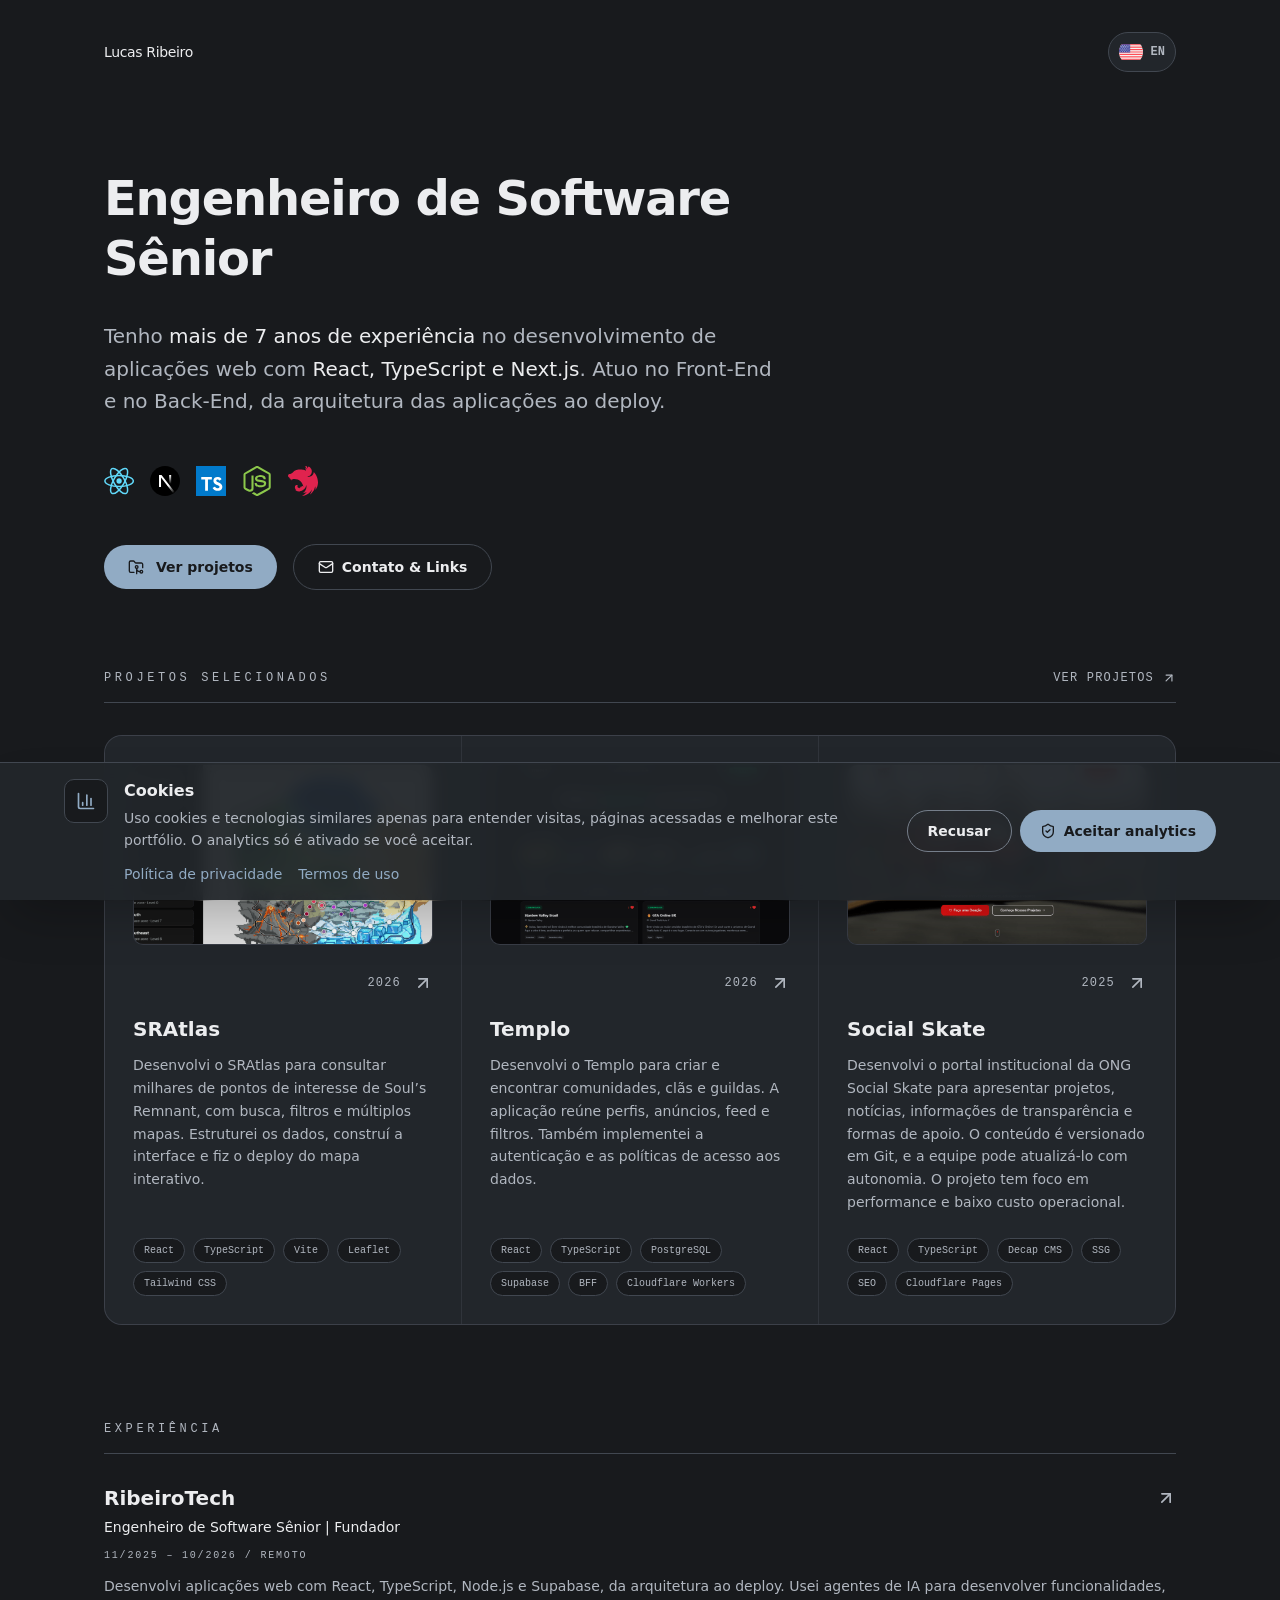
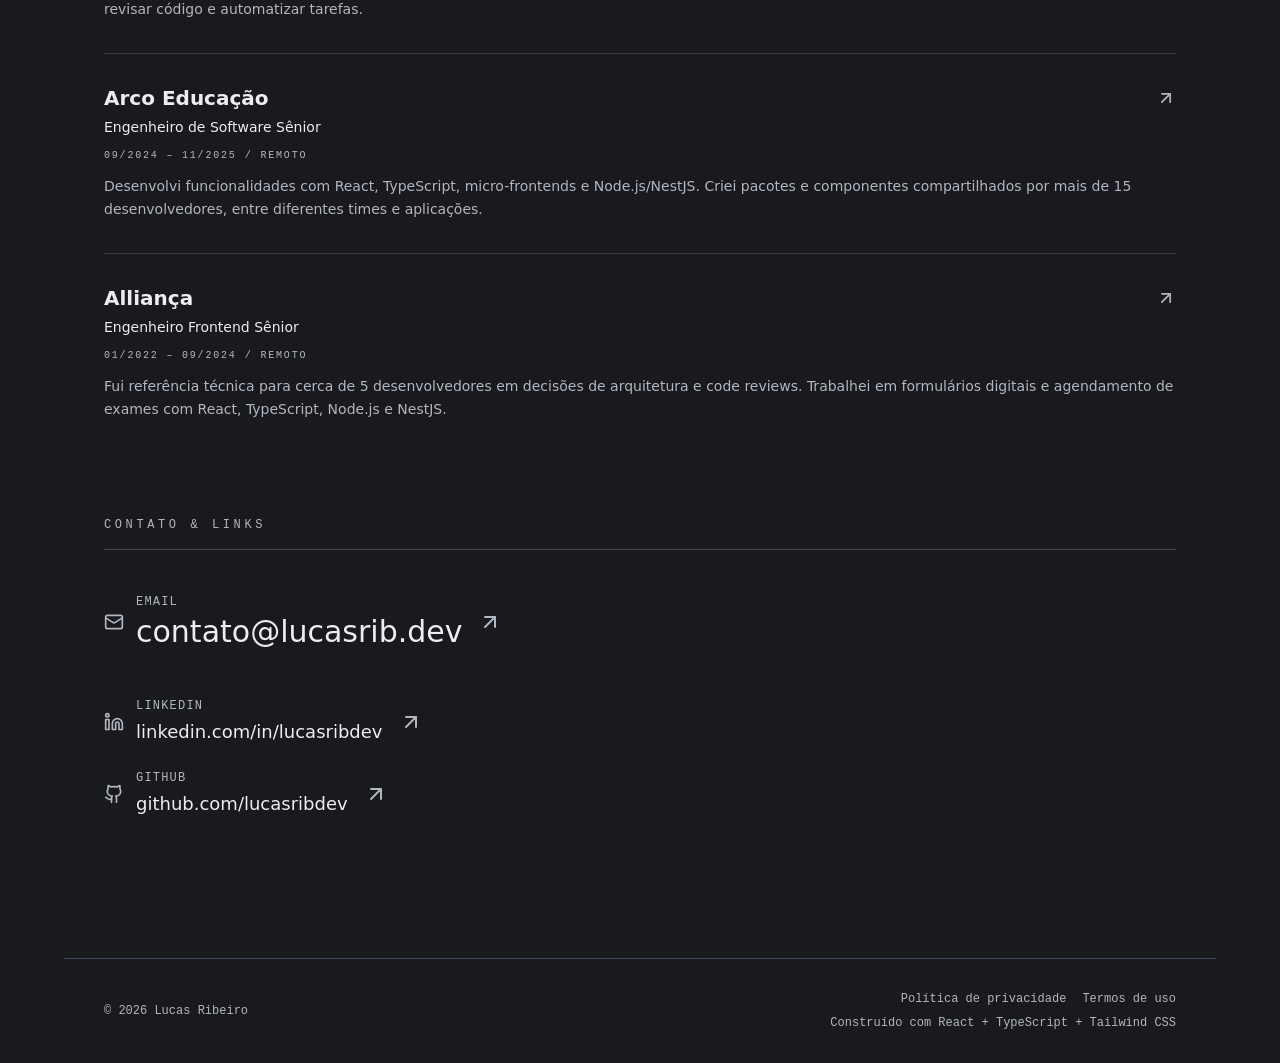
==== commit 0c515ff8: "feat: blue version, senior software engineer" ====
--- a/index.html
+++ b/index.html
@@ -42,10 +42,10 @@
     <meta name="twitter:image:alt" content="Lucas Ribeiro — Engenheiro de Software Sênior — React e TypeScript" />
 
     <title>Lucas Ribeiro | Engenheiro de Software Sênior</title>
-    <script type="module" crossorigin src="/assets/main-CzK5EEgl.js"></script>
-    <link rel="stylesheet" crossorigin href="/assets/main-CSXiWtFs.css">
+    <script type="module" crossorigin src="/assets/main-0S1Wo-aL.js"></script>
+    <link rel="stylesheet" crossorigin href="/assets/main-C-XT-RvQ.css">
   </head>
   <body>
-    <div id="root"><link rel="preload" as="image" href="/assets/usa-CE65NKaW.svg"/><main class="relative min-h-screen overflow-hidden"><header class="relative z-10 mx-auto flex max-w-6xl items-center justify-between px-6 py-8 md:px-10"><span class="font-mono text-xs tracking-widest text-muted-foreground">Olá, sou o Lucas!</span><button type="button" aria-label="Trocar idioma para inglês" title="Trocar idioma para inglês" class="inline-flex h-10 items-center gap-2 rounded-full border border-border bg-card px-2.5 py-1.5 font-mono text-xs font-semibold text-muted-foreground transition-colors hover:border-primary hover:text-primary focus-visible:outline-none focus-visible:ring-2 focus-visible:ring-ring"><img src="/assets/usa-CE65NKaW.svg" alt="" aria-hidden="true" class="h-6 w-6 rounded-full object-cover"/><span>EN</span></button></header><section class="relative z-10 mx-auto max-w-6xl px-6 pb-16 pt-10 md:px-10 md:pb-20 md:pt-16"><div class=""><div style="opacity:0;transform:translateY(18px)"><h1 class="text-white text-5xl font-bold leading-[0.95] tracking-tight md:text-7xl lg:text-8xl">Lucas<!-- --> <span class="text-gradient block sm:inline">Ribeiro.</span></h1></div><div style="opacity:0;transform:translateY(18px)"><p class="mt-6 font-mono text-xs uppercase tracking-[0.3em] text-primary">Engenheiro de Software Sênior</p></div><div style="opacity:0;transform:translateY(18px)"><p class="mt-8 max-w-2xl text-lg leading-relaxed text-muted-foreground md:text-xl">Tenho <span class="text-foreground">mais de 7 anos de experiência</span> no desenvolvimento de aplicações web com <span class="text-foreground">React, TypeScript e Next.js</span>. Atuo no Front-End e no Back-End, da arquitetura das aplicações ao deploy.</p></div><div style="opacity:0;transform:translateY(18px)"><div class="mt-12 max-w-2xl"><div role="img" aria-label="Tecnologias com que trabalho: React, TypeScript, Node.js, Next.js, NestJS" class="flex flex-wrap items-center gap-4"><span title="React" class="inline-flex"><svg xmlns="http://www.w3.org/2000/svg" width="30" height="30" viewBox="0 0 100 100" class="developer-icons " fill="none"><path fill="#61DAFB" d="M50.307 58.817a8.816 8.816 0 1 0 0-17.632 8.816 8.816 0 0 0 0 17.632"></path><path stroke="#61DAFB" stroke-width="5" d="M50.307 68.063c26.126 0 47.306-8.087 47.306-18.062s-21.18-18.063-47.306-18.063C24.18 31.938 3 40.025 3 50.001s21.18 18.062 47.307 18.062Z"></path><path stroke="#61DAFB" stroke-width="5" d="M34.664 59.032C47.727 81.658 65.321 95.957 73.96 90.969c8.64-4.988 5.053-27.373-8.01-50C52.885 18.343 35.291 4.044 26.652 9.032s-5.052 27.373 8.011 50Z"></path><path stroke="#61DAFB" stroke-width="5" d="M34.664 40.97c-13.063 22.626-16.65 45.011-8.01 50 8.638 4.987 26.232-9.312 39.295-31.938 13.064-22.627 16.65-45.012 8.01-50-8.638-4.988-26.232 9.31-39.295 31.937Z"></path></svg></span><span title="Next.js" class="inline-flex"><svg xmlns="http://www.w3.org/2000/svg" width="30" height="30" viewBox="0 0 100 100" class="developer-icons " fill="none"><path fill="#000" d="M50 100c27.614 0 50-22.386 50-50S77.614 0 50 0 0 22.385 0 50s22.386 50 50 50"></path><path fill="url(#nextJs__a)" d="M83.06 87.511 38.412 30H30v39.983h6.73V38.546L77.777 91.58a50 50 0 0 0 5.283-4.069"></path><path fill="url(#nextJs__b)" d="M70.556 30h-6.667v40h6.667z"></path><defs><linearGradient id="nextJs__a" x1="60.556" x2="80.278" y1="64.722" y2="89.166" gradientUnits="userSpaceOnUse"><stop stop-color="#fff"></stop><stop offset="1" stop-color="#fff" stop-opacity="0"></stop></linearGradient><linearGradient id="nextJs__b" x1="67.222" x2="67.111" y1="30" y2="59.375" gradientUnits="userSpaceOnUse"><stop stop-color="#fff"></stop><stop offset="1" stop-color="#fff" stop-opacity="0"></stop></linearGradient></defs></svg></span><span title="TypeScript" class="inline-flex"><svg xmlns="http://www.w3.org/2000/svg" width="30" height="30" viewBox="0 0 100 100" class="developer-icons " fill="none"><path fill="#017ACB" d="M0 0h100v100H0z"></path><path fill="#fff" d="M48.016 37.032h4.797v8.281h-12.97v36.844l-.343.094c-.469.124-6.64.124-7.969-.016l-1.062-.094V45.313H17.5v-8.281l4.11-.047c2.25-.031 8.03-.031 12.843 0s10.906.047 13.563.047m36.61 41.219c-1.907 2.015-3.954 3.14-7.36 4.062-1.485.406-1.735.422-5.078.406s-3.61-.015-5.235-.437c-4.203-1.078-7.594-3.188-9.906-6.172-.656-.844-1.734-2.594-1.734-2.813 0-.062.156-.203.359-.296.203-.094.625-.36.969-.563s.968-.578 1.39-.797 1.64-.937 2.703-1.578c1.063-.64 2.032-1.156 2.141-1.156.11 0 .313.219.469.484.937 1.578 3.125 3.594 4.672 4.281.953.407 3.062.86 4.078.86.937 0 2.656-.406 3.578-.828.984-.453 1.484-.907 2.078-1.813.406-.64.453-.812.438-2.031 0-1.125-.063-1.438-.375-1.953-.875-1.438-2.063-2.188-6.875-4.313-4.97-2.203-7.204-3.515-9.016-5.281-1.344-1.312-1.61-1.672-2.453-3.312-1.094-2.11-1.235-2.797-1.25-5.938-.016-2.203.031-2.922.265-3.672.329-1.125 1.391-3.297 1.875-3.844 1-1.171 1.36-1.53 2.063-2.109 2.125-1.75 5.438-2.906 8.61-3.016.359 0 1.546.063 2.656.141 3.187.266 5.359 1.047 7.453 2.719 1.578 1.25 3.968 4.187 3.734 4.578-.156.234-6.39 4.39-6.797 4.516-.25.078-.422-.016-.765-.422-2.125-2.547-2.985-3.094-5.047-3.22-1.469-.093-2.25.079-3.235.735-1.03.688-1.53 1.735-1.53 3.188.015 2.125.827 3.125 3.827 4.61 1.938.952 3.594 1.733 3.719 1.733.188 0 4.203 2 5.25 2.626 4.875 2.859 6.86 5.796 7.375 10.859.375 3.812-.703 7.297-3.047 9.766"></path></svg></span><span title="Node.js" class="inline-flex"><svg xmlns="http://www.w3.org/2000/svg" width="30" height="30" viewBox="0 0 100 100" class="developer-icons " fill="none"><path fill="#8CC84B" d="M46.279 1.067c2.479-1.419 5.709-1.425 8.186 0C66.929 8.11 79.396 15.142 91.858 22.188c2.343 1.32 3.911 3.929 3.887 6.63v42.37c.018 2.813-1.705 5.484-4.178 6.774-12.422 7.004-24.838 14.016-37.259 21.02-2.53 1.447-5.825 1.336-8.277-.23-3.724-2.159-7.455-4.307-11.18-6.464-.76-.454-1.619-.815-2.156-1.553.475-.64 1.324-.72 2.015-1 1.554-.494 2.982-1.287 4.41-2.058.361-.247.802-.152 1.148.07 3.185 1.825 6.342 3.704 9.537 5.513.682.393 1.372-.13 1.955-.454 12.19-6.89 24.396-13.754 36.584-20.645a1.21 1.21 0 0 0 .664-1.192c.009-13.977.002-27.957.005-41.934a1.31 1.31 0 0 0-.781-1.307C75.852 20.756 63.479 13.774 51.102 6.8a1.29 1.29 0 0 0-1.458-.002c-12.378 6.976-24.749 13.965-37.126 20.936-.506.23-.845.738-.785 1.301q.002 20.967 0 41.936a1.19 1.19 0 0 0 .673 1.177c3.303 1.873 6.61 3.733 9.916 5.6 1.861 1.001 4.148 1.597 6.199.829 1.81-.65 3.08-2.497 3.045-4.419.017-13.895-.009-27.793.013-41.687-.046-.617.54-1.126 1.14-1.068 1.586-.011 3.175-.022 4.762.004.663-.015 1.119.65 1.037 1.27-.007 13.984.017 27.968-.01 41.952.003 3.727-1.528 7.782-4.975 9.605-4.247 2.2-9.496 1.734-13.691-.376-3.632-1.812-7.098-3.952-10.666-5.894C6.697 76.681 4.983 74 5 71.19V28.818c-.026-2.757 1.604-5.413 4.021-6.714Q27.651 11.588 46.28 1.067"></path><path fill="#8CC84B" d="M57.114 30.418c5.417-.349 11.216-.207 16.091 2.462 3.774 2.045 5.867 6.337 5.933 10.53-.105.566-.696.878-1.236.839-1.572-.002-3.144.021-4.716-.01-.667.025-1.054-.59-1.138-1.18-.451-2.006-1.545-3.993-3.434-4.96-2.898-1.452-6.26-1.379-9.42-1.348-2.308.122-4.79.322-6.744 1.679-1.5 1.028-1.957 3.103-1.421 4.774.505 1.2 1.89 1.587 3.023 1.944 6.529 1.707 13.447 1.537 19.85 3.784 2.651.916 5.245 2.697 6.152 5.473 1.187 3.72.667 8.167-1.98 11.154-2.146 2.458-5.273 3.795-8.39 4.522-4.149.925-8.454.948-12.666.538-3.962-.452-8.084-1.493-11.142-4.192-2.614-2.27-3.892-5.808-3.765-9.222.03-.577.605-.979 1.157-.931 1.583-.013 3.165-.017 4.748.002.632-.046 1.101.5 1.133 1.097.292 1.911 1.01 3.917 2.678 5.05 3.216 2.076 7.253 1.934 10.936 1.992 3.052-.136 6.477-.176 8.967-2.193 1.314-1.15 1.703-3.075 1.348-4.731-.384-1.398-1.847-2.05-3.103-2.475-6.444-2.039-13.44-1.3-19.822-3.605-2.59-.915-5.096-2.647-6.092-5.309-1.389-3.767-.752-8.427 2.172-11.313 2.852-2.87 6.968-3.976 10.881-4.372"></path></svg></span><span title="NestJS" class="inline-flex"><svg xmlns="http://www.w3.org/2000/svg" width="30" height="30" viewBox="0 0 100 100" class="developer-icons " fill="none"><path fill="#E0234E" fill-rule="evenodd" d="M58.881 0c-.723 0-1.394.155-2.014.361 1.317.878 2.04 2.04 2.402 3.357.025.181.077.31.103.491.026.155.051.31.051.465.104 2.273-.593 2.557-1.084 3.9-.75 1.73-.542 3.59.361 5.087.078.18.181.388.31.568-.981-6.533 4.468-7.515 5.475-9.555.078-1.782-1.394-2.97-2.556-3.796C60.818.206 59.81 0 58.88 0m8.213 1.472c-.104.594-.026.439-.052.749-.026.206-.026.464-.052.671a6 6 0 0 1-.18.62c-.052.206-.13.413-.207.62-.103.206-.18.387-.284.594-.078.103-.13.206-.207.31l-.155.232c-.129.18-.258.362-.387.516-.155.155-.284.336-.465.465v.026c-.155.13-.31.284-.49.413-.543.414-1.163.723-1.73 1.11-.182.13-.362.233-.517.388-.181.13-.336.258-.491.413-.18.155-.31.31-.465.491-.129.155-.284.336-.387.517a7 7 0 0 0-.362.542c-.103.207-.18.387-.284.594-.077.207-.155.387-.206.594-.078.232-.13.439-.181.646-.026.103-.026.232-.052.335s-.026.207-.051.31c0 .207-.026.44-.026.646 0 .155 0 .31.026.465 0 .206.025.413.077.645.026.207.077.413.13.62.077.207.128.413.206.62.051.129.129.258.18.361l-5.94-2.298a64 64 0 0 0-2.995-.775l-1.627-.387a48 48 0 0 0-4.7-.697c-.052 0-.078-.026-.13-.026a46 46 0 0 0-4.622-.233 49 49 0 0 0-3.383.13c-1.575.103-3.15.31-4.726.568-.388.051-.775.129-1.162.206-.8.155-1.576.336-2.325.517l-1.162.31c-.387.154-.749.335-1.11.49l-.852.388c-.052.025-.104.025-.13.051-.258.13-.49.233-.723.362a1 1 0 0 0-.18.077c-.284.13-.569.284-.8.414-.182.077-.363.18-.517.258a3 3 0 0 1-.233.129c-.232.129-.465.258-.671.387q-.35.194-.62.388c-.18.129-.362.232-.517.361-.026.026-.051.026-.077.052a6 6 0 0 0-.49.361l-.052.052-.388.31c-.051.026-.103.077-.155.103-.129.104-.258.233-.387.336-.026.052-.078.077-.103.103-.155.155-.31.284-.465.44-.026 0-.026.025-.052.05-.155.13-.31.285-.465.44-.026.026-.026.052-.051.052-.13.129-.259.258-.388.413-.051.051-.129.103-.18.155a7 7 0 0 1-.44.464c-.025.052-.077.078-.103.13-.206.206-.387.413-.594.62l-.077.077c-.414.439-.853.878-1.317 1.265-.465.414-.956.801-1.447 1.137a20 20 0 0 1-1.55.981q-.774.426-1.626.775a19 19 0 0 1-1.679.62c-1.084.232-2.195.671-3.15.749-.207 0-.44.051-.646.077-.232.052-.44.103-.646.155l-.62.232c-.206.078-.413.181-.62.284-.18.13-.387.233-.567.362a4 4 0 0 0-.517.439c-.18.13-.362.31-.516.465-.155.18-.31.336-.44.516-.129.207-.284.388-.387.594a4.6 4.6 0 0 0-.361.594c-.104.233-.207.44-.284.672-.078.206-.155.439-.233.671a5 5 0 0 0-.129.62c0 .026-.026.052-.026.077-.052.233-.052.543-.077.698-.026.18-.052.335-.052.516 0 .104 0 .233.026.336.026.18.051.336.103.49.052.156.104.31.181.466v.025c.077.155.18.31.284.465s.207.31.336.465c.129.13.284.284.439.413a4 4 0 0 0 .49.414c.62.542.775.723 1.576 1.136.129.077.258.129.413.206.026 0 .052.026.078.026 0 .052 0 .078.025.13.026.206.078.413.13.62.051.232.129.438.206.62.078.154.13.309.207.464.026.052.051.103.077.129.104.207.207.387.31.568l.387.543c.13.154.285.335.44.49.154.155.31.284.49.44 0 0 .026.025.052.025.155.13.31.258.465.362.18.129.361.232.568.335.18.104.387.207.594.285.155.077.335.129.516.18.026.026.052.026.104.052.103.026.232.051.335.077-.077 1.395-.103 2.712.104 3.177.232.516 1.368-1.059 2.505-2.867-.155 1.782-.259 3.874 0 4.494.284.645 1.833-1.369 3.176-3.59 18.31-4.235 35.02 8.42 36.775 26.29-.336-2.789-3.77-4.339-5.346-3.951-.774 1.91-2.091 4.364-4.21 5.888.182-1.705.104-3.46-.257-5.165a16.7 16.7 0 0 1-3.203 6.508c-2.453.18-4.906-1.007-6.198-2.79-.103-.077-.129-.232-.206-.335a5 5 0 0 1-.207-.542 2.2 2.2 0 0 1-.155-.543c-.026-.18-.026-.361-.026-.568v-.387a4 4 0 0 1 .13-.542c.051-.181.103-.362.18-.543.104-.18.18-.361.31-.542.44-1.24.44-2.247-.361-2.84a3 3 0 0 0-.491-.26c-.104-.025-.233-.077-.336-.102-.077-.026-.129-.052-.206-.078-.181-.051-.362-.103-.543-.13a2 2 0 0 0-.542-.077 4 4 0 0 0-.568-.051c-.13 0-.259.026-.388.026-.206 0-.387.026-.568.077-.18.026-.361.052-.542.103-.18.052-.362.104-.543.181-.18.078-.335.155-.516.233-.155.077-.31.18-.49.258-6.018 3.925-2.428 13.12 1.678 15.78-1.55.283-3.125.619-3.564.955l-.052.051a24 24 0 0 0 3.487 1.73 85 85 0 0 0 4.184 1.24v.026q3.214.66 6.507.465c11.441-.8 20.816-9.504 22.52-20.97.052.232.103.439.155.671.078.465.18.956.232 1.447v.025c.052.233.078.465.104.672v.103c.026.233.051.465.051.672.026.284.052.568.052.852v.413c0 .13.026.284.026.413 0 .155-.026.31-.026.465v.362c0 .18-.026.335-.026.516 0 .104 0 .207-.026.336 0 .18-.026.362-.026.568-.026.078-.026.155-.026.233-.025.206-.051.387-.077.594 0 .077 0 .154-.026.232-.026.258-.077.49-.103.749v.052c-.052.232-.104.49-.155.723v.077l-.155.697c0 .026-.026.078-.026.104a7 7 0 0 1-.18.697v.078c-.078.258-.156.49-.207.723-.026.025-.026.051-.026.051l-.233.775c-.103.258-.18.49-.284.749-.103.258-.18.516-.284.749-.103.258-.206.49-.31.749h-.026c-.103.232-.206.49-.335.723-.026.077-.052.13-.078.18-.026.027-.026.052-.051.078-1.679 3.383-4.158 6.353-7.257 8.677-.207.13-.413.285-.62.44-.052.051-.13.077-.18.129-.182.129-.362.258-.569.387l.078.155h.025l1.085-.155h.026a55 55 0 0 0 2.014-.362 5 5 0 0 0 .568-.129c.13-.026.233-.051.362-.077.18-.026.361-.078.542-.103.155-.052.31-.078.465-.13 2.583-.62 5.088-1.472 7.49-2.479a41.36 41.36 0 0 1-16.038 13.094c2.97-.207 5.94-.698 8.806-1.524 10.41-3.074 19.164-10.072 24.406-19.498A41.2 41.2 0 0 1 73.06 95.19a40.7 40.7 0 0 0 6.895-5.733 40.94 40.94 0 0 0 10.873-21.951c.878 4.08 1.136 8.29.749 12.447 18.646-26.005 1.55-52.967-5.604-60.069-.026-.051-.052-.077-.052-.129-.026.026-.026.026-.026.052 0-.026 0-.026-.026-.052 0 .31-.025.62-.051.93a35 35 0 0 1-.258 1.73c-.13.568-.285 1.136-.44 1.704-.18.543-.387 1.111-.62 1.653a22 22 0 0 1-.774 1.576c-.284.49-.594 1.007-.93 1.472-.335.49-.697.955-1.059 1.394-.387.465-.8.878-1.213 1.291-.259.233-.491.44-.75.646-.206.18-.387.336-.593.517-.465.361-.93.697-1.447 1.007-.49.31-1.007.62-1.523.878-.542.258-1.085.49-1.627.723-.543.207-1.11.387-1.679.542-.568.155-1.162.284-1.73.388-.594.103-1.188.155-1.756.206a20 20 0 0 1-1.24.052c-.594 0-1.188-.052-1.756-.103a13 13 0 0 1-1.756-.259 13 13 0 0 1-1.73-.439h-.026a19 19 0 0 0 1.704-.206 19 19 0 0 0 1.73-.388 18 18 0 0 0 1.68-.542 16 16 0 0 0 1.626-.723 18 18 0 0 0 1.55-.852c.49-.336.981-.672 1.446-1.033q.698-.543 1.317-1.163c.439-.387.826-.826 1.214-1.265q.581-.697 1.084-1.395c.052-.077.104-.18.155-.258.259-.413.517-.826.75-1.24a18 18 0 0 0 1.394-3.227c.18-.543.31-1.11.439-1.68.103-.593.207-1.161.258-1.73.052-.593.103-1.187.103-1.756 0-.413-.025-.826-.051-1.24-.052-.593-.13-1.161-.207-1.73a19 19 0 0 0-.387-1.73c-.18-.542-.362-1.11-.568-1.652a18 18 0 0 0-.723-1.602 29 29 0 0 0-.878-1.523 29 29 0 0 0-1.033-1.42c-.388-.44-.775-.879-1.188-1.318-.207-.206-.44-.439-.672-.645a48 48 0 0 0-3.59-2.531 5 5 0 0 0-.516-.259c-.852-.542-1.653-.826-2.453-1.084" clip-rule="evenodd"></path></svg></span></div></div></div><div style="opacity:0;transform:translateY(18px)"><div class="mt-12 flex flex-wrap items-center gap-4"><a href="#projects" class="group inline-flex items-center gap-3 rounded-full bg-primary px-6 py-3 text-sm font-semibold text-primary-foreground transition-all hover:-translate-y-0.5 hover:bg-primary-hover"><svg xmlns="http://www.w3.org/2000/svg" width="24" height="24" viewBox="0 0 24 24" fill="none" stroke="currentColor" stroke-width="2" stroke-linecap="round" stroke-linejoin="round" class="lucide lucide-folder-git2 lucide-folder-git-2 h-4 w-4" aria-hidden="true"><path d="M18 19a5 5 0 0 1-5-5v8"></path><path d="M9 20H4a2 2 0 0 1-2-2V5a2 2 0 0 1 2-2h3.9a2 2 0 0 1 1.69.9l.81 1.2a2 2 0 0 0 1.67.9H20a2 2 0 0 1 2 2v5"></path><circle cx="13" cy="12" r="2"></circle><circle cx="20" cy="19" r="2"></circle></svg>Ver projetos</a><a href="#contact" class="inline-flex items-center gap-2 rounded-full border border-border px-6 py-3 text-sm font-semibold text-foreground transition-all hover:-translate-y-0.5 hover:border-primary hover:text-primary"><svg xmlns="http://www.w3.org/2000/svg" width="24" height="24" viewBox="0 0 24 24" fill="none" stroke="currentColor" stroke-width="2" stroke-linecap="round" stroke-linejoin="round" class="lucide lucide-mail h-4 w-4" aria-hidden="true"><path d="m22 7-8.991 5.727a2 2 0 0 1-2.009 0L2 7"></path><rect x="2" y="4" width="20" height="16" rx="2"></rect></svg>Contato &amp; Links</a></div></div></div></section><section id="projects" class="relative z-10 mx-auto max-w-6xl px-6 pb-32 md:px-10"><div class="mb-8 flex flex-col items-start justify-between gap-3 border-b border-border pb-4 sm:flex-row sm:items-end"><h2 class="font-mono text-xs uppercase tracking-[0.3em] text-muted-foreground">Projetos Selecionados</h2><a href="https://github.com/lucasribdev?tab=repositories" target="_blank" rel="noopener noreferrer" class="group inline-flex items-center gap-2 font-mono text-xs uppercase tracking-widest text-muted-foreground hover:text-foreground">Ver projetos<svg xmlns="http://www.w3.org/2000/svg" width="24" height="24" viewBox="0 0 24 24" fill="none" stroke="currentColor" stroke-width="2" stroke-linecap="round" stroke-linejoin="round" class="lucide lucide-arrow-up-right h-3.5 w-3.5 transition-transform group-hover:-translate-y-0.5 group-hover:translate-x-0.5" aria-hidden="true"><path d="M7 7h10v10"></path><path d="M7 17 17 7"></path></svg></a></div><div class="mb-24 grid gap-px overflow-hidden rounded-2xl border border-border/70 bg-border/60 md:grid-cols-2 lg:grid-cols-3"><a href="https://sratlas.com" target="_blank" rel="noopener noreferrer" class="group relative flex flex-col justify-between bg-card p-5 transition-all duration-300 hover:-translate-y-1 hover:bg-secondary focus-visible:outline-none focus-visible:ring-2 focus-visible:ring-inset focus-visible:ring-ring md:p-7"><div><div class="mb-7 overflow-hidden rounded-lg border border-border/80 bg-background/80 transition-colors group-hover:border-primary/50"><div class="aspect-[1430/863] bg-muted"><img src="/assets/sratlas-Duvz5KRw.png" alt="Mapa interativo do SRAtlas com filtros e pontos de interesse" class="h-full w-full object-cover object-top" loading="lazy"/></div></div><div class="flex items-center justify-end gap-3"><span class="font-mono text-xs tracking-widest text-muted-foreground">2026</span><svg xmlns="http://www.w3.org/2000/svg" width="24" height="24" viewBox="0 0 24 24" fill="none" stroke="currentColor" stroke-width="2" stroke-linecap="round" stroke-linejoin="round" class="lucide lucide-arrow-up-right h-5 w-5 text-muted-foreground transition-all duration-300 group-hover:-translate-y-1 group-hover:translate-x-1 group-hover:text-primary" aria-hidden="true"><path d="M7 7h10v10"></path><path d="M7 17 17 7"></path></svg></div><h3 class="mt-6 text-lg font-semibold leading-tight text-foreground md:text-xl">SRAtlas</h3><p class="mt-3 text-sm leading-relaxed text-muted-foreground">Desenvolvi o SRAtlas para consultar milhares de pontos de interesse de Soul’s Remnant, com busca, filtros e múltiplos mapas. Estruturei os dados, construí a interface e fiz o deploy do mapa interativo.</p></div><div class="mt-6 flex flex-wrap gap-2"><span class="rounded-full border border-border bg-background px-2.5 py-1 font-mono text-[10px] text-muted-foreground transition-all duration-200 hover:-translate-y-0.5 hover:border-primary hover:text-primary">React</span><span class="rounded-full border border-border bg-background px-2.5 py-1 font-mono text-[10px] text-muted-foreground transition-all duration-200 hover:-translate-y-0.5 hover:border-primary hover:text-primary">TypeScript</span><span class="rounded-full border border-border bg-background px-2.5 py-1 font-mono text-[10px] text-muted-foreground transition-all duration-200 hover:-translate-y-0.5 hover:border-primary hover:text-primary">Vite</span><span class="rounded-full border border-border bg-background px-2.5 py-1 font-mono text-[10px] text-muted-foreground transition-all duration-200 hover:-translate-y-0.5 hover:border-primary hover:text-primary">Leaflet</span><span class="rounded-full border border-border bg-background px-2.5 py-1 font-mono text-[10px] text-muted-foreground transition-all duration-200 hover:-translate-y-0.5 hover:border-primary hover:text-primary">Tailwind CSS</span></div></a><a href="https://templo.club" target="_blank" rel="noopener noreferrer" class="group relative flex flex-col justify-between bg-card p-5 transition-all duration-300 hover:-translate-y-1 hover:bg-secondary focus-visible:outline-none focus-visible:ring-2 focus-visible:ring-inset focus-visible:ring-ring md:p-7"><div><div class="mb-7 overflow-hidden rounded-lg border border-border/80 bg-background/80 transition-colors group-hover:border-primary/50"><div class="aspect-[1430/863] bg-muted"><img src="/assets/templo-lp_Ntac2.png" alt="Interface da plataforma de comunidades Templo" class="h-full w-full object-cover object-top" loading="lazy"/></div></div><div class="flex items-center justify-end gap-3"><span class="font-mono text-xs tracking-widest text-muted-foreground">2026</span><svg xmlns="http://www.w3.org/2000/svg" width="24" height="24" viewBox="0 0 24 24" fill="none" stroke="currentColor" stroke-width="2" stroke-linecap="round" stroke-linejoin="round" class="lucide lucide-arrow-up-right h-5 w-5 text-muted-foreground transition-all duration-300 group-hover:-translate-y-1 group-hover:translate-x-1 group-hover:text-primary" aria-hidden="true"><path d="M7 7h10v10"></path><path d="M7 17 17 7"></path></svg></div><h3 class="mt-6 text-lg font-semibold leading-tight text-foreground md:text-xl">Templo</h3><p class="mt-3 text-sm leading-relaxed text-muted-foreground">Desenvolvi o Templo para criar e encontrar comunidades, clãs e guildas. A aplicação reúne perfis, anúncios, feed e filtros. Também implementei a autenticação e as políticas de acesso aos dados.</p></div><div class="mt-6 flex flex-wrap gap-2"><span class="rounded-full border border-border bg-background px-2.5 py-1 font-mono text-[10px] text-muted-foreground transition-all duration-200 hover:-translate-y-0.5 hover:border-primary hover:text-primary">React</span><span class="rounded-full border border-border bg-background px-2.5 py-1 font-mono text-[10px] text-muted-foreground transition-all duration-200 hover:-translate-y-0.5 hover:border-primary hover:text-primary">TypeScript</span><span class="rounded-full border border-border bg-background px-2.5 py-1 font-mono text-[10px] text-muted-foreground transition-all duration-200 hover:-translate-y-0.5 hover:border-primary hover:text-primary">PostgreSQL</span><span class="rounded-full border border-border bg-background px-2.5 py-1 font-mono text-[10px] text-muted-foreground transition-all duration-200 hover:-translate-y-0.5 hover:border-primary hover:text-primary">Supabase</span><span class="rounded-full border border-border bg-background px-2.5 py-1 font-mono text-[10px] text-muted-foreground transition-all duration-200 hover:-translate-y-0.5 hover:border-primary hover:text-primary">BFF</span><span class="rounded-full border border-border bg-background px-2.5 py-1 font-mono text-[10px] text-muted-foreground transition-all duration-200 hover:-translate-y-0.5 hover:border-primary hover:text-primary">Cloudflare Workers</span></div></a><a href="https://socialskate.pages.dev/" target="_blank" rel="noopener noreferrer" class="group relative flex flex-col justify-between bg-card p-5 transition-all duration-300 hover:-translate-y-1 hover:bg-secondary focus-visible:outline-none focus-visible:ring-2 focus-visible:ring-inset focus-visible:ring-ring md:p-7"><div><div class="mb-7 overflow-hidden rounded-lg border border-border/80 bg-background/80 transition-colors group-hover:border-primary/50"><div class="aspect-[1430/863] bg-muted"><img src="/assets/ss-CDmv5OXS.png" alt="Página inicial do portal Social Skate" class="h-full w-full object-cover object-top" loading="lazy"/></div></div><div class="flex items-center justify-end gap-3"><span class="font-mono text-xs tracking-widest text-muted-foreground">2025</span><svg xmlns="http://www.w3.org/2000/svg" width="24" height="24" viewBox="0 0 24 24" fill="none" stroke="currentColor" stroke-width="2" stroke-linecap="round" stroke-linejoin="round" class="lucide lucide-arrow-up-right h-5 w-5 text-muted-foreground transition-all duration-300 group-hover:-translate-y-1 group-hover:translate-x-1 group-hover:text-primary" aria-hidden="true"><path d="M7 7h10v10"></path><path d="M7 17 17 7"></path></svg></div><h3 class="mt-6 text-lg font-semibold leading-tight text-foreground md:text-xl">Social Skate</h3><p class="mt-3 text-sm leading-relaxed text-muted-foreground">Desenvolvi o portal institucional da ONG Social Skate para apresentar projetos, notícias, informações de transparência e formas de apoio. O conteúdo é versionado em Git, e a equipe pode atualizá-lo com autonomia. O projeto tem foco em performance e baixo custo operacional.</p></div><div class="mt-6 flex flex-wrap gap-2"><span class="rounded-full border border-border bg-background px-2.5 py-1 font-mono text-[10px] text-muted-foreground transition-all duration-200 hover:-translate-y-0.5 hover:border-primary hover:text-primary">React</span><span class="rounded-full border border-border bg-background px-2.5 py-1 font-mono text-[10px] text-muted-foreground transition-all duration-200 hover:-translate-y-0.5 hover:border-primary hover:text-primary">TypeScript</span><span class="rounded-full border border-border bg-background px-2.5 py-1 font-mono text-[10px] text-muted-foreground transition-all duration-200 hover:-translate-y-0.5 hover:border-primary hover:text-primary">Decap CMS</span><span class="rounded-full border border-border bg-background px-2.5 py-1 font-mono text-[10px] text-muted-foreground transition-all duration-200 hover:-translate-y-0.5 hover:border-primary hover:text-primary">SSG</span><span class="rounded-full border border-border bg-background px-2.5 py-1 font-mono text-[10px] text-muted-foreground transition-all duration-200 hover:-translate-y-0.5 hover:border-primary hover:text-primary">SEO</span><span class="rounded-full border border-border bg-background px-2.5 py-1 font-mono text-[10px] text-muted-foreground transition-all duration-200 hover:-translate-y-0.5 hover:border-primary hover:text-primary">Cloudflare Pages</span></div></a></div><div class="mb-8 border-b border-border pb-4"><h2 class="font-mono text-xs uppercase tracking-[0.3em] text-muted-foreground">Experiência</h2></div><ol class="mb-24 divide-y divide-border/70"><li class="py-8 first:pt-0 last:pb-0"><a href="#projects" class="group block rounded-sm focus-visible:outline-none focus-visible:ring-2 focus-visible:ring-ring focus-visible:ring-offset-4 focus-visible:ring-offset-background"><div class="flex items-center justify-between"><h3 class="text-lg font-semibold leading-tight text-foreground md:text-xl">RibeiroTech</h3><svg xmlns="http://www.w3.org/2000/svg" width="24" height="24" viewBox="0 0 24 24" fill="none" stroke="currentColor" stroke-width="2" stroke-linecap="round" stroke-linejoin="round" class="lucide lucide-arrow-up-right h-5 w-5 shrink-0 text-muted-foreground transition-all duration-300 group-hover:-translate-y-1 group-hover:translate-x-1 group-hover:text-primary" aria-hidden="true"><path d="M7 7h10v10"></path><path d="M7 17 17 7"></path></svg></div><p class="mt-2 text-sm font-medium leading-tight text-foreground">Engenheiro de Software Sênior | Fundador</p><div class="mt-3 flex flex-wrap gap-2 font-mono text-[10px] uppercase tracking-[0.18em] text-muted-foreground"><span>11/2025 – 10/2026</span><span aria-hidden="true">/</span><span>Remoto</span></div><p class="mt-3 text-sm leading-relaxed text-muted-foreground">Desenvolvi aplicações web com React, TypeScript, Node.js e Supabase, da arquitetura ao deploy. Usei agentes de IA para desenvolver funcionalidades, revisar código e automatizar tarefas.</p></a></li><li class="py-8 first:pt-0 last:pb-0"><a href="https://www.arcoeducacao.com.br/" target="_blank" rel="noopener noreferrer" class="group block rounded-sm focus-visible:outline-none focus-visible:ring-2 focus-visible:ring-ring focus-visible:ring-offset-4 focus-visible:ring-offset-background"><div class="flex items-center justify-between"><h3 class="text-lg font-semibold leading-tight text-foreground md:text-xl">Arco Educação</h3><svg xmlns="http://www.w3.org/2000/svg" width="24" height="24" viewBox="0 0 24 24" fill="none" stroke="currentColor" stroke-width="2" stroke-linecap="round" stroke-linejoin="round" class="lucide lucide-arrow-up-right h-5 w-5 shrink-0 text-muted-foreground transition-all duration-300 group-hover:-translate-y-1 group-hover:translate-x-1 group-hover:text-primary" aria-hidden="true"><path d="M7 7h10v10"></path><path d="M7 17 17 7"></path></svg></div><p class="mt-2 text-sm font-medium leading-tight text-foreground">Engenheiro de Software Sênior</p><div class="mt-3 flex flex-wrap gap-2 font-mono text-[10px] uppercase tracking-[0.18em] text-muted-foreground"><span>09/2024 – 11/2025</span><span aria-hidden="true">/</span><span>Remoto</span></div><p class="mt-3 text-sm leading-relaxed text-muted-foreground">Desenvolvi funcionalidades com React, TypeScript, micro-frontends e Node.js/NestJS. Criei pacotes e componentes compartilhados por mais de 15 desenvolvedores, entre diferentes times e aplicações.</p></a></li><li class="py-8 first:pt-0 last:pb-0"><a href="https://www.cdb.com.br/" target="_blank" rel="noopener noreferrer" class="group block rounded-sm focus-visible:outline-none focus-visible:ring-2 focus-visible:ring-ring focus-visible:ring-offset-4 focus-visible:ring-offset-background"><div class="flex items-center justify-between"><h3 class="text-lg font-semibold leading-tight text-foreground md:text-xl">Alliança</h3><svg xmlns="http://www.w3.org/2000/svg" width="24" height="24" viewBox="0 0 24 24" fill="none" stroke="currentColor" stroke-width="2" stroke-linecap="round" stroke-linejoin="round" class="lucide lucide-arrow-up-right h-5 w-5 shrink-0 text-muted-foreground transition-all duration-300 group-hover:-translate-y-1 group-hover:translate-x-1 group-hover:text-primary" aria-hidden="true"><path d="M7 7h10v10"></path><path d="M7 17 17 7"></path></svg></div><p class="mt-2 text-sm font-medium leading-tight text-foreground">Engenheiro Frontend Sênior</p><div class="mt-3 flex flex-wrap gap-2 font-mono text-[10px] uppercase tracking-[0.18em] text-muted-foreground"><span>01/2022 – 09/2024</span><span aria-hidden="true">/</span><span>Remoto</span></div><p class="mt-3 text-sm leading-relaxed text-muted-foreground">Fui referência técnica para cerca de 5 desenvolvedores em decisões de arquitetura e code reviews. Trabalhei em formulários digitais e agendamento de exames com React, TypeScript, Node.js e NestJS.</p></a></li></ol><div id="contact" class="mb-8 flex items-end justify-between border-b border-border pb-4"><h2 class="font-mono text-xs uppercase tracking-[0.3em] text-muted-foreground">Contato &amp; Links</h2></div><div class="flex flex-col items-start"><a href="mailto:contato@lucasrib.dev" rel="noreferrer" class="group flex max-w-full items-center gap-4 rounded-sm py-3 focus-visible:outline-none focus-visible:ring-2 focus-visible:ring-ring focus-visible:ring-offset-4 focus-visible:ring-offset-background mb-6"><div class="flex min-w-0 items-center gap-3"><svg xmlns="http://www.w3.org/2000/svg" width="24" height="24" viewBox="0 0 24 24" fill="none" stroke="currentColor" stroke-width="2" stroke-linecap="round" stroke-linejoin="round" class="lucide lucide-mail h-5 w-5 shrink-0 text-muted-foreground group-hover:text-primary" aria-hidden="true"><path d="m22 7-8.991 5.727a2 2 0 0 1-2.009 0L2 7"></path><rect x="2" y="4" width="20" height="16" rx="2"></rect></svg><div class="min-w-0"><p class="font-mono text-xs uppercase tracking-widest text-muted-foreground">Email</p><p class="mt-1 break-all font-medium text-foreground text-2xl md:text-3xl">contato@lucasrib.dev</p></div></div><svg xmlns="http://www.w3.org/2000/svg" width="24" height="24" viewBox="0 0 24 24" fill="none" stroke="currentColor" stroke-width="2" stroke-linecap="round" stroke-linejoin="round" class="lucide lucide-arrow-up-right h-6 w-6 shrink-0 text-muted-foreground transition-all duration-300 group-hover:-translate-y-1 group-hover:translate-x-1 group-hover:text-primary" aria-hidden="true"><path d="M7 7h10v10"></path><path d="M7 17 17 7"></path></svg></a><a href="https://linkedin.com/in/lucasribdev" target="_blank" rel="noreferrer" class="group flex max-w-full items-center gap-4 rounded-sm py-3 focus-visible:outline-none focus-visible:ring-2 focus-visible:ring-ring focus-visible:ring-offset-4 focus-visible:ring-offset-background "><div class="flex min-w-0 items-center gap-3"><svg xmlns="http://www.w3.org/2000/svg" width="24" height="24" viewBox="0 0 24 24" fill="none" stroke="currentColor" stroke-width="2" stroke-linecap="round" stroke-linejoin="round" class="lucide lucide-linkedin h-5 w-5 shrink-0 text-muted-foreground group-hover:text-primary" aria-hidden="true"><path d="M16 8a6 6 0 0 1 6 6v7h-4v-7a2 2 0 0 0-2-2 2 2 0 0 0-2 2v7h-4v-7a6 6 0 0 1 6-6z"></path><rect width="4" height="12" x="2" y="9"></rect><circle cx="4" cy="4" r="2"></circle></svg><div class="min-w-0"><p class="font-mono text-xs uppercase tracking-widest text-muted-foreground">LinkedIn</p><p class="mt-1 break-all font-medium text-foreground text-base md:text-lg">linkedin.com/in/lucasribdev</p></div></div><svg xmlns="http://www.w3.org/2000/svg" width="24" height="24" viewBox="0 0 24 24" fill="none" stroke="currentColor" stroke-width="2" stroke-linecap="round" stroke-linejoin="round" class="lucide lucide-arrow-up-right h-6 w-6 shrink-0 text-muted-foreground transition-all duration-300 group-hover:-translate-y-1 group-hover:translate-x-1 group-hover:text-primary" aria-hidden="true"><path d="M7 7h10v10"></path><path d="M7 17 17 7"></path></svg></a><a href="https://github.com/lucasribdev" target="_blank" rel="noreferrer" class="group flex max-w-full items-center gap-4 rounded-sm py-3 focus-visible:outline-none focus-visible:ring-2 focus-visible:ring-ring focus-visible:ring-offset-4 focus-visible:ring-offset-background "><div class="flex min-w-0 items-center gap-3"><svg xmlns="http://www.w3.org/2000/svg" width="24" height="24" viewBox="0 0 24 24" fill="none" stroke="currentColor" stroke-width="2" stroke-linecap="round" stroke-linejoin="round" class="lucide lucide-github h-5 w-5 shrink-0 text-muted-foreground group-hover:text-primary" aria-hidden="true"><path d="M15 22v-4a4.8 4.8 0 0 0-1-3.5c3 0 6-2 6-5.5.08-1.25-.27-2.48-1-3.5.28-1.15.28-2.35 0-3.5 0 0-1 0-3 1.5-2.64-.5-5.36-.5-8 0C6 2 5 2 5 2c-.3 1.15-.3 2.35 0 3.5A5.403 5.403 0 0 0 4 9c0 3.5 3 5.5 6 5.5-.39.49-.68 1.05-.85 1.65-.17.6-.22 1.23-.15 1.85v4"></path><path d="M9 18c-4.51 2-5-2-7-2"></path></svg><div class="min-w-0"><p class="font-mono text-xs uppercase tracking-widest text-muted-foreground">GitHub</p><p class="mt-1 break-all font-medium text-foreground text-base md:text-lg">github.com/lucasribdev</p></div></div><svg xmlns="http://www.w3.org/2000/svg" width="24" height="24" viewBox="0 0 24 24" fill="none" stroke="currentColor" stroke-width="2" stroke-linecap="round" stroke-linejoin="round" class="lucide lucide-arrow-up-right h-6 w-6 shrink-0 text-muted-foreground transition-all duration-300 group-hover:-translate-y-1 group-hover:translate-x-1 group-hover:text-primary" aria-hidden="true"><path d="M7 7h10v10"></path><path d="M7 17 17 7"></path></svg></a></div></section><footer class="relative z-10 mx-auto max-w-6xl border-t border-border px-6 py-8 md:px-10"><div class="flex flex-col items-start justify-between gap-3 font-mono text-xs text-muted-foreground md:flex-row md:items-center"><span>© <!-- -->2026<!-- --> Lucas Ribeiro</span><div class="flex flex-col items-start gap-2 md:items-end"><div class="flex flex-wrap gap-x-4 gap-y-2"><button type="button" class="underline-offset-4 hover:text-foreground hover:underline focus-visible:outline-none focus-visible:ring-2 focus-visible:ring-ring">Política de privacidade</button><button type="button" class="underline-offset-4 hover:text-foreground hover:underline focus-visible:outline-none focus-visible:ring-2 focus-visible:ring-ring">Termos de uso</button></div><span>Construído com React + TypeScript + Tailwind CSS</span></div></div></footer></main></div>
+    <div id="root"><link rel="preload" as="image" href="/assets/usa-CE65NKaW.svg"/><main class="relative min-h-screen overflow-hidden"><header class="relative z-10 mx-auto flex max-w-6xl items-center justify-between px-6 py-8 md:px-10"><span class="text-sm font-medium tracking-tight text-foreground">Lucas Ribeiro</span><button type="button" aria-label="Trocar idioma para inglês" title="Trocar idioma para inglês" class="inline-flex h-10 items-center gap-2 rounded-full border border-border bg-card px-2.5 py-1.5 font-mono text-xs font-semibold text-muted-foreground transition-colors hover:border-primary hover:text-primary focus-visible:outline-none focus-visible:ring-2 focus-visible:ring-ring"><img src="/assets/usa-CE65NKaW.svg" alt="" aria-hidden="true" class="h-6 w-6 rounded-full object-cover"/><span>EN</span></button></header><section class="relative z-10 mx-auto max-w-6xl px-6 pb-16 pt-10 md:px-10 md:pb-20 md:pt-16"><div class=""><div style="opacity:0;transform:translateY(18px)"><h1 class="max-w-3xl text-3xl font-semibold leading-tight tracking-tight text-foreground sm:text-4xl md:text-5xl">Engenheiro de Software Sênior</h1></div><div style="opacity:0;transform:translateY(18px)"><p class="mt-8 max-w-2xl text-lg leading-relaxed text-muted-foreground md:text-xl">Tenho <span class="text-foreground">mais de 7 anos de experiência</span> no desenvolvimento de aplicações web com <span class="text-foreground">React, TypeScript e Next.js</span>. Atuo no Front-End e no Back-End, da arquitetura das aplicações ao deploy.</p></div><div style="opacity:0;transform:translateY(18px)"><div class="mt-12 max-w-2xl"><div role="img" aria-label="Tecnologias com que trabalho: React, TypeScript, Node.js, Next.js, NestJS" class="flex flex-wrap items-center gap-4"><span title="React" class="inline-flex"><svg xmlns="http://www.w3.org/2000/svg" width="30" height="30" viewBox="0 0 100 100" class="developer-icons " fill="none"><path fill="#61DAFB" d="M50.307 58.817a8.816 8.816 0 1 0 0-17.632 8.816 8.816 0 0 0 0 17.632"></path><path stroke="#61DAFB" stroke-width="5" d="M50.307 68.063c26.126 0 47.306-8.087 47.306-18.062s-21.18-18.063-47.306-18.063C24.18 31.938 3 40.025 3 50.001s21.18 18.062 47.307 18.062Z"></path><path stroke="#61DAFB" stroke-width="5" d="M34.664 59.032C47.727 81.658 65.321 95.957 73.96 90.969c8.64-4.988 5.053-27.373-8.01-50C52.885 18.343 35.291 4.044 26.652 9.032s-5.052 27.373 8.011 50Z"></path><path stroke="#61DAFB" stroke-width="5" d="M34.664 40.97c-13.063 22.626-16.65 45.011-8.01 50 8.638 4.987 26.232-9.312 39.295-31.938 13.064-22.627 16.65-45.012 8.01-50-8.638-4.988-26.232 9.31-39.295 31.937Z"></path></svg></span><span title="Next.js" class="inline-flex"><svg xmlns="http://www.w3.org/2000/svg" width="30" height="30" viewBox="0 0 100 100" class="developer-icons " fill="none"><path fill="#000" d="M50 100c27.614 0 50-22.386 50-50S77.614 0 50 0 0 22.385 0 50s22.386 50 50 50"></path><path fill="url(#nextJs__a)" d="M83.06 87.511 38.412 30H30v39.983h6.73V38.546L77.777 91.58a50 50 0 0 0 5.283-4.069"></path><path fill="url(#nextJs__b)" d="M70.556 30h-6.667v40h6.667z"></path><defs><linearGradient id="nextJs__a" x1="60.556" x2="80.278" y1="64.722" y2="89.166" gradientUnits="userSpaceOnUse"><stop stop-color="#fff"></stop><stop offset="1" stop-color="#fff" stop-opacity="0"></stop></linearGradient><linearGradient id="nextJs__b" x1="67.222" x2="67.111" y1="30" y2="59.375" gradientUnits="userSpaceOnUse"><stop stop-color="#fff"></stop><stop offset="1" stop-color="#fff" stop-opacity="0"></stop></linearGradient></defs></svg></span><span title="TypeScript" class="inline-flex"><svg xmlns="http://www.w3.org/2000/svg" width="30" height="30" viewBox="0 0 100 100" class="developer-icons " fill="none"><path fill="#017ACB" d="M0 0h100v100H0z"></path><path fill="#fff" d="M48.016 37.032h4.797v8.281h-12.97v36.844l-.343.094c-.469.124-6.64.124-7.969-.016l-1.062-.094V45.313H17.5v-8.281l4.11-.047c2.25-.031 8.03-.031 12.843 0s10.906.047 13.563.047m36.61 41.219c-1.907 2.015-3.954 3.14-7.36 4.062-1.485.406-1.735.422-5.078.406s-3.61-.015-5.235-.437c-4.203-1.078-7.594-3.188-9.906-6.172-.656-.844-1.734-2.594-1.734-2.813 0-.062.156-.203.359-.296.203-.094.625-.36.969-.563s.968-.578 1.39-.797 1.64-.937 2.703-1.578c1.063-.64 2.032-1.156 2.141-1.156.11 0 .313.219.469.484.937 1.578 3.125 3.594 4.672 4.281.953.407 3.062.86 4.078.86.937 0 2.656-.406 3.578-.828.984-.453 1.484-.907 2.078-1.813.406-.64.453-.812.438-2.031 0-1.125-.063-1.438-.375-1.953-.875-1.438-2.063-2.188-6.875-4.313-4.97-2.203-7.204-3.515-9.016-5.281-1.344-1.312-1.61-1.672-2.453-3.312-1.094-2.11-1.235-2.797-1.25-5.938-.016-2.203.031-2.922.265-3.672.329-1.125 1.391-3.297 1.875-3.844 1-1.171 1.36-1.53 2.063-2.109 2.125-1.75 5.438-2.906 8.61-3.016.359 0 1.546.063 2.656.141 3.187.266 5.359 1.047 7.453 2.719 1.578 1.25 3.968 4.187 3.734 4.578-.156.234-6.39 4.39-6.797 4.516-.25.078-.422-.016-.765-.422-2.125-2.547-2.985-3.094-5.047-3.22-1.469-.093-2.25.079-3.235.735-1.03.688-1.53 1.735-1.53 3.188.015 2.125.827 3.125 3.827 4.61 1.938.952 3.594 1.733 3.719 1.733.188 0 4.203 2 5.25 2.626 4.875 2.859 6.86 5.796 7.375 10.859.375 3.812-.703 7.297-3.047 9.766"></path></svg></span><span title="Node.js" class="inline-flex"><svg xmlns="http://www.w3.org/2000/svg" width="30" height="30" viewBox="0 0 100 100" class="developer-icons " fill="none"><path fill="#8CC84B" d="M46.279 1.067c2.479-1.419 5.709-1.425 8.186 0C66.929 8.11 79.396 15.142 91.858 22.188c2.343 1.32 3.911 3.929 3.887 6.63v42.37c.018 2.813-1.705 5.484-4.178 6.774-12.422 7.004-24.838 14.016-37.259 21.02-2.53 1.447-5.825 1.336-8.277-.23-3.724-2.159-7.455-4.307-11.18-6.464-.76-.454-1.619-.815-2.156-1.553.475-.64 1.324-.72 2.015-1 1.554-.494 2.982-1.287 4.41-2.058.361-.247.802-.152 1.148.07 3.185 1.825 6.342 3.704 9.537 5.513.682.393 1.372-.13 1.955-.454 12.19-6.89 24.396-13.754 36.584-20.645a1.21 1.21 0 0 0 .664-1.192c.009-13.977.002-27.957.005-41.934a1.31 1.31 0 0 0-.781-1.307C75.852 20.756 63.479 13.774 51.102 6.8a1.29 1.29 0 0 0-1.458-.002c-12.378 6.976-24.749 13.965-37.126 20.936-.506.23-.845.738-.785 1.301q.002 20.967 0 41.936a1.19 1.19 0 0 0 .673 1.177c3.303 1.873 6.61 3.733 9.916 5.6 1.861 1.001 4.148 1.597 6.199.829 1.81-.65 3.08-2.497 3.045-4.419.017-13.895-.009-27.793.013-41.687-.046-.617.54-1.126 1.14-1.068 1.586-.011 3.175-.022 4.762.004.663-.015 1.119.65 1.037 1.27-.007 13.984.017 27.968-.01 41.952.003 3.727-1.528 7.782-4.975 9.605-4.247 2.2-9.496 1.734-13.691-.376-3.632-1.812-7.098-3.952-10.666-5.894C6.697 76.681 4.983 74 5 71.19V28.818c-.026-2.757 1.604-5.413 4.021-6.714Q27.651 11.588 46.28 1.067"></path><path fill="#8CC84B" d="M57.114 30.418c5.417-.349 11.216-.207 16.091 2.462 3.774 2.045 5.867 6.337 5.933 10.53-.105.566-.696.878-1.236.839-1.572-.002-3.144.021-4.716-.01-.667.025-1.054-.59-1.138-1.18-.451-2.006-1.545-3.993-3.434-4.96-2.898-1.452-6.26-1.379-9.42-1.348-2.308.122-4.79.322-6.744 1.679-1.5 1.028-1.957 3.103-1.421 4.774.505 1.2 1.89 1.587 3.023 1.944 6.529 1.707 13.447 1.537 19.85 3.784 2.651.916 5.245 2.697 6.152 5.473 1.187 3.72.667 8.167-1.98 11.154-2.146 2.458-5.273 3.795-8.39 4.522-4.149.925-8.454.948-12.666.538-3.962-.452-8.084-1.493-11.142-4.192-2.614-2.27-3.892-5.808-3.765-9.222.03-.577.605-.979 1.157-.931 1.583-.013 3.165-.017 4.748.002.632-.046 1.101.5 1.133 1.097.292 1.911 1.01 3.917 2.678 5.05 3.216 2.076 7.253 1.934 10.936 1.992 3.052-.136 6.477-.176 8.967-2.193 1.314-1.15 1.703-3.075 1.348-4.731-.384-1.398-1.847-2.05-3.103-2.475-6.444-2.039-13.44-1.3-19.822-3.605-2.59-.915-5.096-2.647-6.092-5.309-1.389-3.767-.752-8.427 2.172-11.313 2.852-2.87 6.968-3.976 10.881-4.372"></path></svg></span><span title="NestJS" class="inline-flex"><svg xmlns="http://www.w3.org/2000/svg" width="30" height="30" viewBox="0 0 100 100" class="developer-icons " fill="none"><path fill="#E0234E" fill-rule="evenodd" d="M58.881 0c-.723 0-1.394.155-2.014.361 1.317.878 2.04 2.04 2.402 3.357.025.181.077.31.103.491.026.155.051.31.051.465.104 2.273-.593 2.557-1.084 3.9-.75 1.73-.542 3.59.361 5.087.078.18.181.388.31.568-.981-6.533 4.468-7.515 5.475-9.555.078-1.782-1.394-2.97-2.556-3.796C60.818.206 59.81 0 58.88 0m8.213 1.472c-.104.594-.026.439-.052.749-.026.206-.026.464-.052.671a6 6 0 0 1-.18.62c-.052.206-.13.413-.207.62-.103.206-.18.387-.284.594-.078.103-.13.206-.207.31l-.155.232c-.129.18-.258.362-.387.516-.155.155-.284.336-.465.465v.026c-.155.13-.31.284-.49.413-.543.414-1.163.723-1.73 1.11-.182.13-.362.233-.517.388-.181.13-.336.258-.491.413-.18.155-.31.31-.465.491-.129.155-.284.336-.387.517a7 7 0 0 0-.362.542c-.103.207-.18.387-.284.594-.077.207-.155.387-.206.594-.078.232-.13.439-.181.646-.026.103-.026.232-.052.335s-.026.207-.051.31c0 .207-.026.44-.026.646 0 .155 0 .31.026.465 0 .206.025.413.077.645.026.207.077.413.13.62.077.207.128.413.206.62.051.129.129.258.18.361l-5.94-2.298a64 64 0 0 0-2.995-.775l-1.627-.387a48 48 0 0 0-4.7-.697c-.052 0-.078-.026-.13-.026a46 46 0 0 0-4.622-.233 49 49 0 0 0-3.383.13c-1.575.103-3.15.31-4.726.568-.388.051-.775.129-1.162.206-.8.155-1.576.336-2.325.517l-1.162.31c-.387.154-.749.335-1.11.49l-.852.388c-.052.025-.104.025-.13.051-.258.13-.49.233-.723.362a1 1 0 0 0-.18.077c-.284.13-.569.284-.8.414-.182.077-.363.18-.517.258a3 3 0 0 1-.233.129c-.232.129-.465.258-.671.387q-.35.194-.62.388c-.18.129-.362.232-.517.361-.026.026-.051.026-.077.052a6 6 0 0 0-.49.361l-.052.052-.388.31c-.051.026-.103.077-.155.103-.129.104-.258.233-.387.336-.026.052-.078.077-.103.103-.155.155-.31.284-.465.44-.026 0-.026.025-.052.05-.155.13-.31.285-.465.44-.026.026-.026.052-.051.052-.13.129-.259.258-.388.413-.051.051-.129.103-.18.155a7 7 0 0 1-.44.464c-.025.052-.077.078-.103.13-.206.206-.387.413-.594.62l-.077.077c-.414.439-.853.878-1.317 1.265-.465.414-.956.801-1.447 1.137a20 20 0 0 1-1.55.981q-.774.426-1.626.775a19 19 0 0 1-1.679.62c-1.084.232-2.195.671-3.15.749-.207 0-.44.051-.646.077-.232.052-.44.103-.646.155l-.62.232c-.206.078-.413.181-.62.284-.18.13-.387.233-.567.362a4 4 0 0 0-.517.439c-.18.13-.362.31-.516.465-.155.18-.31.336-.44.516-.129.207-.284.388-.387.594a4.6 4.6 0 0 0-.361.594c-.104.233-.207.44-.284.672-.078.206-.155.439-.233.671a5 5 0 0 0-.129.62c0 .026-.026.052-.026.077-.052.233-.052.543-.077.698-.026.18-.052.335-.052.516 0 .104 0 .233.026.336.026.18.051.336.103.49.052.156.104.31.181.466v.025c.077.155.18.31.284.465s.207.31.336.465c.129.13.284.284.439.413a4 4 0 0 0 .49.414c.62.542.775.723 1.576 1.136.129.077.258.129.413.206.026 0 .052.026.078.026 0 .052 0 .078.025.13.026.206.078.413.13.62.051.232.129.438.206.62.078.154.13.309.207.464.026.052.051.103.077.129.104.207.207.387.31.568l.387.543c.13.154.285.335.44.49.154.155.31.284.49.44 0 0 .026.025.052.025.155.13.31.258.465.362.18.129.361.232.568.335.18.104.387.207.594.285.155.077.335.129.516.18.026.026.052.026.104.052.103.026.232.051.335.077-.077 1.395-.103 2.712.104 3.177.232.516 1.368-1.059 2.505-2.867-.155 1.782-.259 3.874 0 4.494.284.645 1.833-1.369 3.176-3.59 18.31-4.235 35.02 8.42 36.775 26.29-.336-2.789-3.77-4.339-5.346-3.951-.774 1.91-2.091 4.364-4.21 5.888.182-1.705.104-3.46-.257-5.165a16.7 16.7 0 0 1-3.203 6.508c-2.453.18-4.906-1.007-6.198-2.79-.103-.077-.129-.232-.206-.335a5 5 0 0 1-.207-.542 2.2 2.2 0 0 1-.155-.543c-.026-.18-.026-.361-.026-.568v-.387a4 4 0 0 1 .13-.542c.051-.181.103-.362.18-.543.104-.18.18-.361.31-.542.44-1.24.44-2.247-.361-2.84a3 3 0 0 0-.491-.26c-.104-.025-.233-.077-.336-.102-.077-.026-.129-.052-.206-.078-.181-.051-.362-.103-.543-.13a2 2 0 0 0-.542-.077 4 4 0 0 0-.568-.051c-.13 0-.259.026-.388.026-.206 0-.387.026-.568.077-.18.026-.361.052-.542.103-.18.052-.362.104-.543.181-.18.078-.335.155-.516.233-.155.077-.31.18-.49.258-6.018 3.925-2.428 13.12 1.678 15.78-1.55.283-3.125.619-3.564.955l-.052.051a24 24 0 0 0 3.487 1.73 85 85 0 0 0 4.184 1.24v.026q3.214.66 6.507.465c11.441-.8 20.816-9.504 22.52-20.97.052.232.103.439.155.671.078.465.18.956.232 1.447v.025c.052.233.078.465.104.672v.103c.026.233.051.465.051.672.026.284.052.568.052.852v.413c0 .13.026.284.026.413 0 .155-.026.31-.026.465v.362c0 .18-.026.335-.026.516 0 .104 0 .207-.026.336 0 .18-.026.362-.026.568-.026.078-.026.155-.026.233-.025.206-.051.387-.077.594 0 .077 0 .154-.026.232-.026.258-.077.49-.103.749v.052c-.052.232-.104.49-.155.723v.077l-.155.697c0 .026-.026.078-.026.104a7 7 0 0 1-.18.697v.078c-.078.258-.156.49-.207.723-.026.025-.026.051-.026.051l-.233.775c-.103.258-.18.49-.284.749-.103.258-.18.516-.284.749-.103.258-.206.49-.31.749h-.026c-.103.232-.206.49-.335.723-.026.077-.052.13-.078.18-.026.027-.026.052-.051.078-1.679 3.383-4.158 6.353-7.257 8.677-.207.13-.413.285-.62.44-.052.051-.13.077-.18.129-.182.129-.362.258-.569.387l.078.155h.025l1.085-.155h.026a55 55 0 0 0 2.014-.362 5 5 0 0 0 .568-.129c.13-.026.233-.051.362-.077.18-.026.361-.078.542-.103.155-.052.31-.078.465-.13 2.583-.62 5.088-1.472 7.49-2.479a41.36 41.36 0 0 1-16.038 13.094c2.97-.207 5.94-.698 8.806-1.524 10.41-3.074 19.164-10.072 24.406-19.498A41.2 41.2 0 0 1 73.06 95.19a40.7 40.7 0 0 0 6.895-5.733 40.94 40.94 0 0 0 10.873-21.951c.878 4.08 1.136 8.29.749 12.447 18.646-26.005 1.55-52.967-5.604-60.069-.026-.051-.052-.077-.052-.129-.026.026-.026.026-.026.052 0-.026 0-.026-.026-.052 0 .31-.025.62-.051.93a35 35 0 0 1-.258 1.73c-.13.568-.285 1.136-.44 1.704-.18.543-.387 1.111-.62 1.653a22 22 0 0 1-.774 1.576c-.284.49-.594 1.007-.93 1.472-.335.49-.697.955-1.059 1.394-.387.465-.8.878-1.213 1.291-.259.233-.491.44-.75.646-.206.18-.387.336-.593.517-.465.361-.93.697-1.447 1.007-.49.31-1.007.62-1.523.878-.542.258-1.085.49-1.627.723-.543.207-1.11.387-1.679.542-.568.155-1.162.284-1.73.388-.594.103-1.188.155-1.756.206a20 20 0 0 1-1.24.052c-.594 0-1.188-.052-1.756-.103a13 13 0 0 1-1.756-.259 13 13 0 0 1-1.73-.439h-.026a19 19 0 0 0 1.704-.206 19 19 0 0 0 1.73-.388 18 18 0 0 0 1.68-.542 16 16 0 0 0 1.626-.723 18 18 0 0 0 1.55-.852c.49-.336.981-.672 1.446-1.033q.698-.543 1.317-1.163c.439-.387.826-.826 1.214-1.265q.581-.697 1.084-1.395c.052-.077.104-.18.155-.258.259-.413.517-.826.75-1.24a18 18 0 0 0 1.394-3.227c.18-.543.31-1.11.439-1.68.103-.593.207-1.161.258-1.73.052-.593.103-1.187.103-1.756 0-.413-.025-.826-.051-1.24-.052-.593-.13-1.161-.207-1.73a19 19 0 0 0-.387-1.73c-.18-.542-.362-1.11-.568-1.652a18 18 0 0 0-.723-1.602 29 29 0 0 0-.878-1.523 29 29 0 0 0-1.033-1.42c-.388-.44-.775-.879-1.188-1.318-.207-.206-.44-.439-.672-.645a48 48 0 0 0-3.59-2.531 5 5 0 0 0-.516-.259c-.852-.542-1.653-.826-2.453-1.084" clip-rule="evenodd"></path></svg></span></div></div></div><div style="opacity:0;transform:translateY(18px)"><div class="mt-12 flex flex-wrap items-center gap-4"><a href="#projects" class="group inline-flex items-center gap-3 rounded-full bg-primary px-6 py-3 text-sm font-semibold text-primary-foreground transition-all hover:-translate-y-0.5 hover:bg-primary-hover"><svg xmlns="http://www.w3.org/2000/svg" width="24" height="24" viewBox="0 0 24 24" fill="none" stroke="currentColor" stroke-width="2" stroke-linecap="round" stroke-linejoin="round" class="lucide lucide-folder-git2 lucide-folder-git-2 h-4 w-4" aria-hidden="true"><path d="M18 19a5 5 0 0 1-5-5v8"></path><path d="M9 20H4a2 2 0 0 1-2-2V5a2 2 0 0 1 2-2h3.9a2 2 0 0 1 1.69.9l.81 1.2a2 2 0 0 0 1.67.9H20a2 2 0 0 1 2 2v5"></path><circle cx="13" cy="12" r="2"></circle><circle cx="20" cy="19" r="2"></circle></svg>Ver projetos</a><a href="#contact" class="inline-flex items-center gap-2 rounded-full border border-border px-6 py-3 text-sm font-semibold text-foreground transition-all hover:-translate-y-0.5 hover:border-primary hover:text-primary"><svg xmlns="http://www.w3.org/2000/svg" width="24" height="24" viewBox="0 0 24 24" fill="none" stroke="currentColor" stroke-width="2" stroke-linecap="round" stroke-linejoin="round" class="lucide lucide-mail h-4 w-4" aria-hidden="true"><path d="m22 7-8.991 5.727a2 2 0 0 1-2.009 0L2 7"></path><rect x="2" y="4" width="20" height="16" rx="2"></rect></svg>Contato &amp; Links</a></div></div></div></section><section id="projects" class="relative z-10 mx-auto max-w-6xl px-6 pb-32 md:px-10"><div class="mb-8 flex flex-col items-start justify-between gap-3 border-b border-border pb-4 sm:flex-row sm:items-end"><h2 class="font-mono text-xs uppercase tracking-[0.3em] text-muted-foreground">Projetos Selecionados</h2><a href="https://github.com/lucasribdev?tab=repositories" target="_blank" rel="noopener noreferrer" class="group inline-flex items-center gap-2 font-mono text-xs uppercase tracking-widest text-muted-foreground hover:text-foreground">Ver projetos<svg xmlns="http://www.w3.org/2000/svg" width="24" height="24" viewBox="0 0 24 24" fill="none" stroke="currentColor" stroke-width="2" stroke-linecap="round" stroke-linejoin="round" class="lucide lucide-arrow-up-right h-3.5 w-3.5 transition-transform group-hover:-translate-y-0.5 group-hover:translate-x-0.5" aria-hidden="true"><path d="M7 7h10v10"></path><path d="M7 17 17 7"></path></svg></a></div><div class="mb-24 grid gap-px overflow-hidden rounded-2xl border border-border/70 bg-border/60 md:grid-cols-2 lg:grid-cols-3"><a href="https://sratlas.com" target="_blank" rel="noopener noreferrer" class="group relative flex flex-col justify-between bg-card p-5 transition-all duration-300 hover:-translate-y-1 hover:bg-secondary focus-visible:outline-none focus-visible:ring-2 focus-visible:ring-inset focus-visible:ring-ring md:p-7"><div><div class="mb-7 overflow-hidden rounded-lg border border-border/80 bg-background/80 transition-colors group-hover:border-primary/50"><div class="aspect-[1430/863] bg-muted"><img src="/assets/sratlas-Duvz5KRw.png" alt="Mapa interativo do SRAtlas com filtros e pontos de interesse" class="h-full w-full object-cover object-top" loading="lazy"/></div></div><div class="flex items-center justify-end gap-3"><span class="font-mono text-xs tracking-widest text-muted-foreground">2026</span><svg xmlns="http://www.w3.org/2000/svg" width="24" height="24" viewBox="0 0 24 24" fill="none" stroke="currentColor" stroke-width="2" stroke-linecap="round" stroke-linejoin="round" class="lucide lucide-arrow-up-right h-5 w-5 text-muted-foreground transition-all duration-300 group-hover:-translate-y-1 group-hover:translate-x-1 group-hover:text-primary" aria-hidden="true"><path d="M7 7h10v10"></path><path d="M7 17 17 7"></path></svg></div><h3 class="mt-6 text-lg font-semibold leading-tight text-foreground md:text-xl">SRAtlas</h3><p class="mt-3 text-sm leading-relaxed text-muted-foreground">Desenvolvi o SRAtlas para consultar milhares de pontos de interesse de Soul’s Remnant, com busca, filtros e múltiplos mapas. Estruturei os dados, construí a interface e fiz o deploy do mapa interativo.</p></div><div class="mt-6 flex flex-wrap gap-2"><span class="rounded-full border border-border bg-background px-2.5 py-1 font-mono text-[10px] text-muted-foreground transition-all duration-200 hover:-translate-y-0.5 hover:border-primary hover:text-primary">React</span><span class="rounded-full border border-border bg-background px-2.5 py-1 font-mono text-[10px] text-muted-foreground transition-all duration-200 hover:-translate-y-0.5 hover:border-primary hover:text-primary">TypeScript</span><span class="rounded-full border border-border bg-background px-2.5 py-1 font-mono text-[10px] text-muted-foreground transition-all duration-200 hover:-translate-y-0.5 hover:border-primary hover:text-primary">Vite</span><span class="rounded-full border border-border bg-background px-2.5 py-1 font-mono text-[10px] text-muted-foreground transition-all duration-200 hover:-translate-y-0.5 hover:border-primary hover:text-primary">Leaflet</span><span class="rounded-full border border-border bg-background px-2.5 py-1 font-mono text-[10px] text-muted-foreground transition-all duration-200 hover:-translate-y-0.5 hover:border-primary hover:text-primary">Tailwind CSS</span></div></a><a href="https://templo.club" target="_blank" rel="noopener noreferrer" class="group relative flex flex-col justify-between bg-card p-5 transition-all duration-300 hover:-translate-y-1 hover:bg-secondary focus-visible:outline-none focus-visible:ring-2 focus-visible:ring-inset focus-visible:ring-ring md:p-7"><div><div class="mb-7 overflow-hidden rounded-lg border border-border/80 bg-background/80 transition-colors group-hover:border-primary/50"><div class="aspect-[1430/863] bg-muted"><img src="/assets/templo-lp_Ntac2.png" alt="Interface da plataforma de comunidades Templo" class="h-full w-full object-cover object-top" loading="lazy"/></div></div><div class="flex items-center justify-end gap-3"><span class="font-mono text-xs tracking-widest text-muted-foreground">2026</span><svg xmlns="http://www.w3.org/2000/svg" width="24" height="24" viewBox="0 0 24 24" fill="none" stroke="currentColor" stroke-width="2" stroke-linecap="round" stroke-linejoin="round" class="lucide lucide-arrow-up-right h-5 w-5 text-muted-foreground transition-all duration-300 group-hover:-translate-y-1 group-hover:translate-x-1 group-hover:text-primary" aria-hidden="true"><path d="M7 7h10v10"></path><path d="M7 17 17 7"></path></svg></div><h3 class="mt-6 text-lg font-semibold leading-tight text-foreground md:text-xl">Templo</h3><p class="mt-3 text-sm leading-relaxed text-muted-foreground">Desenvolvi o Templo para criar e encontrar comunidades, clãs e guildas. A aplicação reúne perfis, anúncios, feed e filtros. Também implementei a autenticação e as políticas de acesso aos dados.</p></div><div class="mt-6 flex flex-wrap gap-2"><span class="rounded-full border border-border bg-background px-2.5 py-1 font-mono text-[10px] text-muted-foreground transition-all duration-200 hover:-translate-y-0.5 hover:border-primary hover:text-primary">React</span><span class="rounded-full border border-border bg-background px-2.5 py-1 font-mono text-[10px] text-muted-foreground transition-all duration-200 hover:-translate-y-0.5 hover:border-primary hover:text-primary">TypeScript</span><span class="rounded-full border border-border bg-background px-2.5 py-1 font-mono text-[10px] text-muted-foreground transition-all duration-200 hover:-translate-y-0.5 hover:border-primary hover:text-primary">PostgreSQL</span><span class="rounded-full border border-border bg-background px-2.5 py-1 font-mono text-[10px] text-muted-foreground transition-all duration-200 hover:-translate-y-0.5 hover:border-primary hover:text-primary">Supabase</span><span class="rounded-full border border-border bg-background px-2.5 py-1 font-mono text-[10px] text-muted-foreground transition-all duration-200 hover:-translate-y-0.5 hover:border-primary hover:text-primary">BFF</span><span class="rounded-full border border-border bg-background px-2.5 py-1 font-mono text-[10px] text-muted-foreground transition-all duration-200 hover:-translate-y-0.5 hover:border-primary hover:text-primary">Cloudflare Workers</span></div></a><a href="https://socialskate.pages.dev/" target="_blank" rel="noopener noreferrer" class="group relative flex flex-col justify-between bg-card p-5 transition-all duration-300 hover:-translate-y-1 hover:bg-secondary focus-visible:outline-none focus-visible:ring-2 focus-visible:ring-inset focus-visible:ring-ring md:p-7"><div><div class="mb-7 overflow-hidden rounded-lg border border-border/80 bg-background/80 transition-colors group-hover:border-primary/50"><div class="aspect-[1430/863] bg-muted"><img src="/assets/ss-CDmv5OXS.png" alt="Página inicial do portal Social Skate" class="h-full w-full object-cover object-top" loading="lazy"/></div></div><div class="flex items-center justify-end gap-3"><span class="font-mono text-xs tracking-widest text-muted-foreground">2025</span><svg xmlns="http://www.w3.org/2000/svg" width="24" height="24" viewBox="0 0 24 24" fill="none" stroke="currentColor" stroke-width="2" stroke-linecap="round" stroke-linejoin="round" class="lucide lucide-arrow-up-right h-5 w-5 text-muted-foreground transition-all duration-300 group-hover:-translate-y-1 group-hover:translate-x-1 group-hover:text-primary" aria-hidden="true"><path d="M7 7h10v10"></path><path d="M7 17 17 7"></path></svg></div><h3 class="mt-6 text-lg font-semibold leading-tight text-foreground md:text-xl">Social Skate</h3><p class="mt-3 text-sm leading-relaxed text-muted-foreground">Desenvolvi o portal institucional da ONG Social Skate para apresentar projetos, notícias, informações de transparência e formas de apoio. O conteúdo é versionado em Git, e a equipe pode atualizá-lo com autonomia. O projeto tem foco em performance e baixo custo operacional.</p></div><div class="mt-6 flex flex-wrap gap-2"><span class="rounded-full border border-border bg-background px-2.5 py-1 font-mono text-[10px] text-muted-foreground transition-all duration-200 hover:-translate-y-0.5 hover:border-primary hover:text-primary">React</span><span class="rounded-full border border-border bg-background px-2.5 py-1 font-mono text-[10px] text-muted-foreground transition-all duration-200 hover:-translate-y-0.5 hover:border-primary hover:text-primary">TypeScript</span><span class="rounded-full border border-border bg-background px-2.5 py-1 font-mono text-[10px] text-muted-foreground transition-all duration-200 hover:-translate-y-0.5 hover:border-primary hover:text-primary">Decap CMS</span><span class="rounded-full border border-border bg-background px-2.5 py-1 font-mono text-[10px] text-muted-foreground transition-all duration-200 hover:-translate-y-0.5 hover:border-primary hover:text-primary">SSG</span><span class="rounded-full border border-border bg-background px-2.5 py-1 font-mono text-[10px] text-muted-foreground transition-all duration-200 hover:-translate-y-0.5 hover:border-primary hover:text-primary">SEO</span><span class="rounded-full border border-border bg-background px-2.5 py-1 font-mono text-[10px] text-muted-foreground transition-all duration-200 hover:-translate-y-0.5 hover:border-primary hover:text-primary">Cloudflare Pages</span></div></a></div><div class="mb-8 border-b border-border pb-4"><h2 class="font-mono text-xs uppercase tracking-[0.3em] text-muted-foreground">Experiência</h2></div><ol class="mb-24 divide-y divide-border/70"><li class="py-8 first:pt-0 last:pb-0"><a href="#projects" class="group block rounded-sm focus-visible:outline-none focus-visible:ring-2 focus-visible:ring-ring focus-visible:ring-offset-4 focus-visible:ring-offset-background"><div class="flex items-center justify-between"><h3 class="text-lg font-semibold leading-tight text-foreground md:text-xl">RibeiroTech</h3><svg xmlns="http://www.w3.org/2000/svg" width="24" height="24" viewBox="0 0 24 24" fill="none" stroke="currentColor" stroke-width="2" stroke-linecap="round" stroke-linejoin="round" class="lucide lucide-arrow-up-right h-5 w-5 shrink-0 text-muted-foreground transition-all duration-300 group-hover:-translate-y-1 group-hover:translate-x-1 group-hover:text-primary" aria-hidden="true"><path d="M7 7h10v10"></path><path d="M7 17 17 7"></path></svg></div><p class="mt-2 text-sm font-medium leading-tight text-foreground">Engenheiro de Software Sênior | Fundador</p><div class="mt-3 flex flex-wrap gap-2 font-mono text-[10px] uppercase tracking-[0.18em] text-muted-foreground"><span>11/2025 – 10/2026</span><span aria-hidden="true">/</span><span>Remoto</span></div><p class="mt-3 text-sm leading-relaxed text-muted-foreground">Desenvolvi aplicações web com React, TypeScript, Node.js e Supabase, da arquitetura ao deploy. Usei agentes de IA para desenvolver funcionalidades, revisar código e automatizar tarefas.</p></a></li><li class="py-8 first:pt-0 last:pb-0"><a href="https://www.arcoeducacao.com.br/" target="_blank" rel="noopener noreferrer" class="group block rounded-sm focus-visible:outline-none focus-visible:ring-2 focus-visible:ring-ring focus-visible:ring-offset-4 focus-visible:ring-offset-background"><div class="flex items-center justify-between"><h3 class="text-lg font-semibold leading-tight text-foreground md:text-xl">Arco Educação</h3><svg xmlns="http://www.w3.org/2000/svg" width="24" height="24" viewBox="0 0 24 24" fill="none" stroke="currentColor" stroke-width="2" stroke-linecap="round" stroke-linejoin="round" class="lucide lucide-arrow-up-right h-5 w-5 shrink-0 text-muted-foreground transition-all duration-300 group-hover:-translate-y-1 group-hover:translate-x-1 group-hover:text-primary" aria-hidden="true"><path d="M7 7h10v10"></path><path d="M7 17 17 7"></path></svg></div><p class="mt-2 text-sm font-medium leading-tight text-foreground">Engenheiro de Software Sênior</p><div class="mt-3 flex flex-wrap gap-2 font-mono text-[10px] uppercase tracking-[0.18em] text-muted-foreground"><span>09/2024 – 11/2025</span><span aria-hidden="true">/</span><span>Remoto</span></div><p class="mt-3 text-sm leading-relaxed text-muted-foreground">Desenvolvi funcionalidades com React, TypeScript, micro-frontends e Node.js/NestJS. Criei pacotes e componentes compartilhados por mais de 15 desenvolvedores, entre diferentes times e aplicações.</p></a></li><li class="py-8 first:pt-0 last:pb-0"><a href="https://www.cdb.com.br/" target="_blank" rel="noopener noreferrer" class="group block rounded-sm focus-visible:outline-none focus-visible:ring-2 focus-visible:ring-ring focus-visible:ring-offset-4 focus-visible:ring-offset-background"><div class="flex items-center justify-between"><h3 class="text-lg font-semibold leading-tight text-foreground md:text-xl">Alliança</h3><svg xmlns="http://www.w3.org/2000/svg" width="24" height="24" viewBox="0 0 24 24" fill="none" stroke="currentColor" stroke-width="2" stroke-linecap="round" stroke-linejoin="round" class="lucide lucide-arrow-up-right h-5 w-5 shrink-0 text-muted-foreground transition-all duration-300 group-hover:-translate-y-1 group-hover:translate-x-1 group-hover:text-primary" aria-hidden="true"><path d="M7 7h10v10"></path><path d="M7 17 17 7"></path></svg></div><p class="mt-2 text-sm font-medium leading-tight text-foreground">Engenheiro Frontend Sênior</p><div class="mt-3 flex flex-wrap gap-2 font-mono text-[10px] uppercase tracking-[0.18em] text-muted-foreground"><span>01/2022 – 09/2024</span><span aria-hidden="true">/</span><span>Remoto</span></div><p class="mt-3 text-sm leading-relaxed text-muted-foreground">Fui referência técnica para cerca de 5 desenvolvedores em decisões de arquitetura e code reviews. Trabalhei em formulários digitais e agendamento de exames com React, TypeScript, Node.js e NestJS.</p></a></li></ol><div id="contact" class="mb-8 flex items-end justify-between border-b border-border pb-4"><h2 class="font-mono text-xs uppercase tracking-[0.3em] text-muted-foreground">Contato &amp; Links</h2></div><div class="flex flex-col items-start"><a href="mailto:contato@lucasrib.dev" rel="noreferrer" class="group flex max-w-full items-center gap-4 rounded-sm py-3 focus-visible:outline-none focus-visible:ring-2 focus-visible:ring-ring focus-visible:ring-offset-4 focus-visible:ring-offset-background mb-6"><div class="flex min-w-0 items-center gap-3"><svg xmlns="http://www.w3.org/2000/svg" width="24" height="24" viewBox="0 0 24 24" fill="none" stroke="currentColor" stroke-width="2" stroke-linecap="round" stroke-linejoin="round" class="lucide lucide-mail h-5 w-5 shrink-0 text-muted-foreground group-hover:text-primary" aria-hidden="true"><path d="m22 7-8.991 5.727a2 2 0 0 1-2.009 0L2 7"></path><rect x="2" y="4" width="20" height="16" rx="2"></rect></svg><div class="min-w-0"><p class="font-mono text-xs uppercase tracking-widest text-muted-foreground">Email</p><p class="mt-1 break-all font-medium text-foreground text-2xl md:text-3xl">contato@lucasrib.dev</p></div></div><svg xmlns="http://www.w3.org/2000/svg" width="24" height="24" viewBox="0 0 24 24" fill="none" stroke="currentColor" stroke-width="2" stroke-linecap="round" stroke-linejoin="round" class="lucide lucide-arrow-up-right h-6 w-6 shrink-0 text-muted-foreground transition-all duration-300 group-hover:-translate-y-1 group-hover:translate-x-1 group-hover:text-primary" aria-hidden="true"><path d="M7 7h10v10"></path><path d="M7 17 17 7"></path></svg></a><a href="https://linkedin.com/in/lucasribdev" target="_blank" rel="noreferrer" class="group flex max-w-full items-center gap-4 rounded-sm py-3 focus-visible:outline-none focus-visible:ring-2 focus-visible:ring-ring focus-visible:ring-offset-4 focus-visible:ring-offset-background "><div class="flex min-w-0 items-center gap-3"><svg xmlns="http://www.w3.org/2000/svg" width="24" height="24" viewBox="0 0 24 24" fill="none" stroke="currentColor" stroke-width="2" stroke-linecap="round" stroke-linejoin="round" class="lucide lucide-linkedin h-5 w-5 shrink-0 text-muted-foreground group-hover:text-primary" aria-hidden="true"><path d="M16 8a6 6 0 0 1 6 6v7h-4v-7a2 2 0 0 0-2-2 2 2 0 0 0-2 2v7h-4v-7a6 6 0 0 1 6-6z"></path><rect width="4" height="12" x="2" y="9"></rect><circle cx="4" cy="4" r="2"></circle></svg><div class="min-w-0"><p class="font-mono text-xs uppercase tracking-widest text-muted-foreground">LinkedIn</p><p class="mt-1 break-all font-medium text-foreground text-base md:text-lg">linkedin.com/in/lucasribdev</p></div></div><svg xmlns="http://www.w3.org/2000/svg" width="24" height="24" viewBox="0 0 24 24" fill="none" stroke="currentColor" stroke-width="2" stroke-linecap="round" stroke-linejoin="round" class="lucide lucide-arrow-up-right h-6 w-6 shrink-0 text-muted-foreground transition-all duration-300 group-hover:-translate-y-1 group-hover:translate-x-1 group-hover:text-primary" aria-hidden="true"><path d="M7 7h10v10"></path><path d="M7 17 17 7"></path></svg></a><a href="https://github.com/lucasribdev" target="_blank" rel="noreferrer" class="group flex max-w-full items-center gap-4 rounded-sm py-3 focus-visible:outline-none focus-visible:ring-2 focus-visible:ring-ring focus-visible:ring-offset-4 focus-visible:ring-offset-background "><div class="flex min-w-0 items-center gap-3"><svg xmlns="http://www.w3.org/2000/svg" width="24" height="24" viewBox="0 0 24 24" fill="none" stroke="currentColor" stroke-width="2" stroke-linecap="round" stroke-linejoin="round" class="lucide lucide-github h-5 w-5 shrink-0 text-muted-foreground group-hover:text-primary" aria-hidden="true"><path d="M15 22v-4a4.8 4.8 0 0 0-1-3.5c3 0 6-2 6-5.5.08-1.25-.27-2.48-1-3.5.28-1.15.28-2.35 0-3.5 0 0-1 0-3 1.5-2.64-.5-5.36-.5-8 0C6 2 5 2 5 2c-.3 1.15-.3 2.35 0 3.5A5.403 5.403 0 0 0 4 9c0 3.5 3 5.5 6 5.5-.39.49-.68 1.05-.85 1.65-.17.6-.22 1.23-.15 1.85v4"></path><path d="M9 18c-4.51 2-5-2-7-2"></path></svg><div class="min-w-0"><p class="font-mono text-xs uppercase tracking-widest text-muted-foreground">GitHub</p><p class="mt-1 break-all font-medium text-foreground text-base md:text-lg">github.com/lucasribdev</p></div></div><svg xmlns="http://www.w3.org/2000/svg" width="24" height="24" viewBox="0 0 24 24" fill="none" stroke="currentColor" stroke-width="2" stroke-linecap="round" stroke-linejoin="round" class="lucide lucide-arrow-up-right h-6 w-6 shrink-0 text-muted-foreground transition-all duration-300 group-hover:-translate-y-1 group-hover:translate-x-1 group-hover:text-primary" aria-hidden="true"><path d="M7 7h10v10"></path><path d="M7 17 17 7"></path></svg></a></div></section><footer class="relative z-10 mx-auto max-w-6xl border-t border-border px-6 py-8 md:px-10"><div class="flex flex-col items-start justify-between gap-3 font-mono text-xs text-muted-foreground md:flex-row md:items-center"><span>© <!-- -->2026<!-- --> Lucas Ribeiro</span><div class="flex flex-col items-start gap-2 md:items-end"><div class="flex flex-wrap gap-x-4 gap-y-2"><button type="button" class="underline-offset-4 hover:text-foreground hover:underline focus-visible:outline-none focus-visible:ring-2 focus-visible:ring-ring">Política de privacidade</button><button type="button" class="underline-offset-4 hover:text-foreground hover:underline focus-visible:outline-none focus-visible:ring-2 focus-visible:ring-ring">Termos de uso</button></div><span>Construído com React + TypeScript + Tailwind CSS</span></div></div></footer></main></div>
   </body>
 </html>
--- a/assets/main-C-XT-RvQ.css
+++ b/assets/main-C-XT-RvQ.css
@@ -0,0 +1,2 @@
+/*! tailwindcss v4.3.3 | MIT License | https://tailwindcss.com */
+@layer properties{@supports (((-webkit-hyphens:none)) and (not (margin-trim:inline))) or ((-moz-orient:inline) and (not (color:rgb(from red r g b)))){*,:before,:after,::backdrop{--tw-rotate-x:initial;--tw-rotate-y:initial;--tw-rotate-z:initial;--tw-skew-x:initial;--tw-skew-y:initial;--tw-space-y-reverse:0;--tw-divide-y-reverse:0;--tw-border-style:solid;--tw-leading:initial;--tw-font-weight:initial;--tw-tracking:initial;--tw-shadow:0 0 #0000;--tw-shadow-color:initial;--tw-shadow-alpha:100%;--tw-inset-shadow:0 0 #0000;--tw-inset-shadow-color:initial;--tw-inset-shadow-alpha:100%;--tw-ring-color:initial;--tw-ring-shadow:0 0 #0000;--tw-inset-ring-color:initial;--tw-inset-ring-shadow:0 0 #0000;--tw-ring-inset:initial;--tw-ring-offset-width:0px;--tw-ring-offset-color:#fff;--tw-ring-offset-shadow:0 0 #0000;--tw-backdrop-blur:initial;--tw-backdrop-brightness:initial;--tw-backdrop-contrast:initial;--tw-backdrop-grayscale:initial;--tw-backdrop-hue-rotate:initial;--tw-backdrop-invert:initial;--tw-backdrop-opacity:initial;--tw-backdrop-saturate:initial;--tw-backdrop-sepia:initial;--tw-duration:initial;--tw-ease:initial;--tw-translate-x:0;--tw-translate-y:0;--tw-translate-z:0;--tw-scale-x:1;--tw-scale-y:1;--tw-scale-z:1;--tw-outline-style:solid;--tw-animation-delay:0s;--tw-animation-direction:normal;--tw-animation-duration:initial;--tw-animation-fill-mode:none;--tw-animation-iteration-count:1;--tw-enter-blur:0;--tw-enter-opacity:1;--tw-enter-rotate:0;--tw-enter-scale:1;--tw-enter-translate-x:0;--tw-enter-translate-y:0;--tw-exit-blur:0;--tw-exit-opacity:1;--tw-exit-rotate:0;--tw-exit-scale:1;--tw-exit-translate-x:0;--tw-exit-translate-y:0}}}@layer theme{:root,:host{--font-sans:"Geist Variable", sans-serif;--font-mono:var(--font-mono);--spacing:.25rem;--container-2xl:42rem;--container-3xl:48rem;--container-6xl:72rem;--text-xs:.75rem;--text-xs--line-height:calc(1 / .75);--text-sm:.875rem;--text-sm--line-height:calc(1.25 / .875);--text-base:1rem;--text-base--line-height:calc(1.5 / 1);--text-lg:1.125rem;--text-lg--line-height:calc(1.75 / 1.125);--text-xl:1.25rem;--text-xl--line-height:calc(1.75 / 1.25);--text-2xl:1.5rem;--text-2xl--line-height:calc(2 / 1.5);--text-3xl:1.875rem;--text-3xl--line-height:calc(2.25 / 1.875);--text-4xl:2.25rem;--text-4xl--line-height:calc(2.5 / 2.25);--text-5xl:3rem;--text-5xl--line-height:1;--font-weight-medium:500;--font-weight-semibold:600;--tracking-tight:-.025em;--tracking-widest:.1em;--leading-tight:1.25;--leading-relaxed:1.625;--blur-sm:8px;--default-transition-duration:.15s;--default-transition-timing-function:cubic-bezier(.4, 0, .2, 1);--default-font-family:"Geist Variable", sans-serif;--default-mono-font-family:var(--font-mono)}}@layer base{*,:after,:before,::backdrop{box-sizing:border-box;border:0 solid;margin:0;padding:0}::file-selector-button{box-sizing:border-box;border:0 solid;margin:0;padding:0}html,:host{-webkit-text-size-adjust:100%;tab-size:4;line-height:1.5;font-family:var(--default-font-family,-apple-system, BlinkMacSystemFont, "Segoe UI", Roboto, "Helvetica Neue", "Noto Sans", Arial, sans-serif, "Apple Color Emoji", "Segoe UI Emoji", "Segoe UI Symbol", "Noto Color Emoji");font-feature-settings:var(--default-font-feature-settings,normal);font-variation-settings:var(--default-font-variation-settings,normal);-webkit-tap-highlight-color:transparent}hr{height:0;color:inherit;border-top-width:1px}abbr:where([title]){-webkit-text-decoration:underline dotted;text-decoration:underline dotted}h1,h2,h3,h4,h5,h6{font-size:inherit;font-weight:inherit}a{color:inherit;-webkit-text-decoration:inherit;-webkit-text-decoration:inherit;-webkit-text-decoration:inherit;-webkit-text-decoration:inherit;text-decoration:inherit}b,strong{font-weight:bolder}code,kbd,samp,pre{font-family:var(--default-mono-font-family,ui-monospace, SFMono-Regular, Menlo, Monaco, Consolas, "Liberation Mono", "Courier New", monospace);font-feature-settings:var(--default-mono-font-feature-settings,normal);font-variation-settings:var(--default-mono-font-variation-settings,normal);font-size:1em}small{font-size:80%}sub,sup{vertical-align:baseline;font-size:75%;line-height:0;position:relative}sub{bottom:-.25em}sup{top:-.5em}table{text-indent:0;border-color:inherit;border-collapse:collapse}:-moz-focusring:where(:not(iframe)){outline:auto}progress{vertical-align:baseline}summary{display:list-item}ol,ul,menu{list-style:none}img,svg,video,canvas,audio,iframe,embed,object{vertical-align:middle;display:block}img,video{max-width:100%;height:auto}button,input,select,optgroup,textarea{font:inherit;font-feature-settings:inherit;font-variation-settings:inherit;letter-spacing:inherit;color:inherit;opacity:1;background-color:#0000;border-radius:0}::file-selector-button{font:inherit;font-feature-settings:inherit;font-variation-settings:inherit;letter-spacing:inherit;color:inherit;opacity:1;background-color:#0000;border-radius:0}:where(select:is([multiple],[size])) optgroup{font-weight:bolder}:where(select:is([multiple],[size])) optgroup option{padding-inline-start:20px}::file-selector-button{margin-inline-end:4px}::placeholder{opacity:1}@supports (not ((-webkit-appearance:-apple-pay-button))) or (contain-intrinsic-size:1px){::placeholder{color:currentColor}@supports (color:color-mix(in lab, red, red)){::placeholder{color:color-mix(in oklab, currentcolor 50%, transparent)}}}textarea{resize:vertical}::-webkit-search-decoration{-webkit-appearance:none}::-webkit-date-and-time-value{min-height:1lh;text-align:inherit}::-webkit-datetime-edit{display:inline-flex}::-webkit-datetime-edit-fields-wrapper{padding:0}::-webkit-datetime-edit{padding-block:0}::-webkit-datetime-edit-year-field{padding-block:0}::-webkit-datetime-edit-month-field{padding-block:0}::-webkit-datetime-edit-day-field{padding-block:0}::-webkit-datetime-edit-hour-field{padding-block:0}::-webkit-datetime-edit-minute-field{padding-block:0}::-webkit-datetime-edit-second-field{padding-block:0}::-webkit-datetime-edit-millisecond-field{padding-block:0}::-webkit-datetime-edit-meridiem-field{padding-block:0}::-webkit-calendar-picker-indicator{line-height:1}:-moz-ui-invalid{box-shadow:none}button,input:where([type=button],[type=reset],[type=submit]){appearance:button}::file-selector-button{appearance:button}::-webkit-inner-spin-button{height:auto}::-webkit-outer-spin-button{height:auto}[hidden]:where(:not([hidden=until-found])){display:none!important}html{background:var(--background);font-family:Geist Variable,sans-serif}body{font-family:var(--font-sans);color:var(--foreground);background-color:var(--background);margin:0}:where(a,button):focus-visible{outline:2px solid var(--ring);outline-offset:3px}*{border-color:var(--border);outline-color:var(--ring)}}@layer components;@layer utilities{.pointer-events-none{pointer-events:none}.absolute{position:absolute}.fixed{position:fixed}.relative{position:relative}.inset-0{inset:0}.inset-x-0{inset-inline:0}.inset-y-0{inset-block:0}.top-0{top:0}.right-0{right:0}.bottom-0{bottom:0}.left-0{left:0}.z-10{z-index:10}.z-11{z-index:11}.z-40{z-index:40}.z-50{z-index:50}.mx-auto{margin-inline:auto}.mt-1{margin-top:var(--spacing)}.mt-2{margin-top:calc(var(--spacing) * 2)}.mt-3{margin-top:calc(var(--spacing) * 3)}.mt-6{margin-top:calc(var(--spacing) * 6)}.mt-8{margin-top:calc(var(--spacing) * 8)}.mt-12{margin-top:calc(var(--spacing) * 12)}.mr-\[var\(--logoloop-gap\)\]{margin-right:var(--logoloop-gap)}.mb-6{margin-bottom:calc(var(--spacing) * 6)}.mb-7{margin-bottom:calc(var(--spacing) * 7)}.mb-8{margin-bottom:calc(var(--spacing) * 8)}.mb-24{margin-bottom:calc(var(--spacing) * 24)}.mb-\[var\(--logoloop-gap\)\]{margin-bottom:var(--logoloop-gap)}.block{display:block}.flex{display:flex}.grid{display:grid}.hidden{display:none}.inline-block{display:inline-block}.inline-flex{display:inline-flex}.aspect-\[1430\/863\]{aspect-ratio:1430/863}.h-3\.5{height:calc(var(--spacing) * 3.5)}.h-4{height:calc(var(--spacing) * 4)}.h-5{height:calc(var(--spacing) * 5)}.h-6{height:calc(var(--spacing) * 6)}.h-10{height:calc(var(--spacing) * 10)}.h-11{height:calc(var(--spacing) * 11)}.h-\[1em\]{height:1em}.h-\[clamp\(24px\,8\%\,120px\)\]{height:clamp(24px,8%,120px)}.h-\[var\(--logoloop-logoHeight\)\]{height:var(--logoloop-logoHeight)}.h-full{height:100%}.h-max{height:max-content}.max-h-\[86vh\]{max-height:86vh}.min-h-screen{min-height:100vh}.w-3\.5{width:calc(var(--spacing) * 3.5)}.w-4{width:calc(var(--spacing) * 4)}.w-5{width:calc(var(--spacing) * 5)}.w-6{width:calc(var(--spacing) * 6)}.w-10{width:calc(var(--spacing) * 10)}.w-11{width:calc(var(--spacing) * 11)}.w-\[clamp\(24px\,8\%\,120px\)\]{width:clamp(24px,8%,120px)}.w-auto{width:auto}.w-full{width:100%}.w-max{width:max-content}.max-w-2xl{max-width:var(--container-2xl)}.max-w-3xl{max-width:var(--container-3xl)}.max-w-6xl{max-width:var(--container-6xl)}.max-w-full{max-width:100%}.min-w-0{min-width:0}.flex-none{flex:none}.shrink-0{flex-shrink:0}.transform{transform:var(--tw-rotate-x,) var(--tw-rotate-y,) var(--tw-rotate-z,) var(--tw-skew-x,) var(--tw-skew-y,)}.resize{resize:both}.flex-col{flex-direction:column}.flex-row{flex-direction:row}.flex-wrap{flex-wrap:wrap}.items-center{align-items:center}.items-end{align-items:flex-end}.items-start{align-items:flex-start}.justify-between{justify-content:space-between}.justify-center{justify-content:center}.justify-end{justify-content:flex-end}.gap-2{gap:calc(var(--spacing) * 2)}.gap-3{gap:calc(var(--spacing) * 3)}.gap-4{gap:calc(var(--spacing) * 4)}.gap-px{gap:1px}:where(.space-y-5>:not(:last-child)){--tw-space-y-reverse:0;margin-block-start:calc(calc(var(--spacing) * 5) * var(--tw-space-y-reverse));margin-block-end:calc(calc(var(--spacing) * 5) * calc(1 - var(--tw-space-y-reverse)))}.gap-x-4{column-gap:calc(var(--spacing) * 4)}.gap-y-2{row-gap:calc(var(--spacing) * 2)}:where(.divide-y>:not(:last-child)){--tw-divide-y-reverse:0;border-bottom-style:var(--tw-border-style);border-top-style:var(--tw-border-style);border-top-width:calc(1px * var(--tw-divide-y-reverse));border-bottom-width:calc(1px * calc(1 - var(--tw-divide-y-reverse)))}:where(.divide-border\/70>:not(:last-child)){border-color:var(--border)}@supports (color:color-mix(in lab, red, red)){:where(.divide-border\/70>:not(:last-child)){border-color:color-mix(in oklab, var(--border) 70%, transparent)}}.overflow-hidden{overflow:hidden}.overflow-visible{overflow:visible}.overflow-x-hidden{overflow-x:hidden}.overflow-y-auto{overflow-y:auto}.rounded{border-radius:.25rem}.rounded-2xl{border-radius:calc(var(--radius) * 1.8)}.rounded-full{border-radius:2147483647px}.rounded-lg{border-radius:var(--radius)}.rounded-sm{border-radius:calc(var(--radius) * .6)}.border{border-style:var(--tw-border-style);border-width:1px}.border-t{border-top-style:var(--tw-border-style);border-top-width:1px}.border-b{border-bottom-style:var(--tw-border-style);border-bottom-width:1px}.border-border,.border-border\/70{border-color:var(--border)}@supports (color:color-mix(in lab, red, red)){.border-border\/70{border-color:color-mix(in oklab, var(--border) 70%, transparent)}}.border-border\/80{border-color:var(--border)}@supports (color:color-mix(in lab, red, red)){.border-border\/80{border-color:color-mix(in oklab, var(--border) 80%, transparent)}}.border-input{border-color:var(--input)}.bg-background,.bg-background\/75{background-color:var(--background)}@supports (color:color-mix(in lab, red, red)){.bg-background\/75{background-color:color-mix(in oklab, var(--background) 75%, transparent)}}.bg-background\/80{background-color:var(--background)}@supports (color:color-mix(in lab, red, red)){.bg-background\/80{background-color:color-mix(in oklab, var(--background) 80%, transparent)}}.bg-border\/60{background-color:var(--border)}@supports (color:color-mix(in lab, red, red)){.bg-border\/60{background-color:color-mix(in oklab, var(--border) 60%, transparent)}}.bg-card,.bg-card\/95{background-color:var(--card)}@supports (color:color-mix(in lab, red, red)){.bg-card\/95{background-color:color-mix(in oklab, var(--card) 95%, transparent)}}.bg-muted{background-color:var(--muted)}.bg-primary{background-color:var(--primary)}.bg-\[linear-gradient\(to_bottom\,var\(--logoloop-fadeColor\,var\(--logoloop-fadeColorAuto\)\)_0\%\,rgba\(0\,0\,0\,0\)_100\%\)\]{background-image:linear-gradient(to bottom,var(--logoloop-fadeColor,var(--logoloop-fadeColorAuto)) 0%,#0000 100%)}.bg-\[linear-gradient\(to_left\,var\(--logoloop-fadeColor\,var\(--logoloop-fadeColorAuto\)\)_0\%\,rgba\(0\,0\,0\,0\)_100\%\)\]{background-image:linear-gradient(to left,var(--logoloop-fadeColor,var(--logoloop-fadeColorAuto)) 0%,#0000 100%)}.bg-\[linear-gradient\(to_right\,var\(--logoloop-fadeColor\,var\(--logoloop-fadeColorAuto\)\)_0\%\,rgba\(0\,0\,0\,0\)_100\%\)\]{background-image:linear-gradient(to right,var(--logoloop-fadeColor,var(--logoloop-fadeColorAuto)) 0%,#0000 100%)}.bg-\[linear-gradient\(to_top\,var\(--logoloop-fadeColor\,var\(--logoloop-fadeColorAuto\)\)_0\%\,rgba\(0\,0\,0\,0\)_100\%\)\]{background-image:linear-gradient(to top,var(--logoloop-fadeColor,var(--logoloop-fadeColorAuto)) 0%,#0000 100%)}.object-contain{object-fit:contain}.object-cover{object-fit:cover}.object-top{object-position:top}.p-5{padding:calc(var(--spacing) * 5)}.px-2\.5{padding-inline:calc(var(--spacing) * 2.5)}.px-4{padding-inline:calc(var(--spacing) * 4)}.px-5{padding-inline:calc(var(--spacing) * 5)}.px-6{padding-inline:calc(var(--spacing) * 6)}.py-1{padding-block:var(--spacing)}.py-1\.5{padding-block:calc(var(--spacing) * 1.5)}.py-2\.5{padding-block:calc(var(--spacing) * 2.5)}.py-3{padding-block:calc(var(--spacing) * 3)}.py-4{padding-block:calc(var(--spacing) * 4)}.py-5{padding-block:calc(var(--spacing) * 5)}.py-8{padding-block:calc(var(--spacing) * 8)}.py-\[calc\(var\(--logoloop-logoHeight\)\*0\.1\)\]{padding-block:calc(var(--logoloop-logoHeight) * .1)}.pt-10{padding-top:calc(var(--spacing) * 10)}.pb-4{padding-bottom:calc(var(--spacing) * 4)}.pb-16{padding-bottom:calc(var(--spacing) * 16)}.pb-32{padding-bottom:calc(var(--spacing) * 32)}.font-mono{font-family:var(--font-mono)}.text-2xl{font-size:var(--text-2xl);line-height:var(--tw-leading,var(--text-2xl--line-height))}.text-3xl{font-size:var(--text-3xl);line-height:var(--tw-leading,var(--text-3xl--line-height))}.text-base{font-size:var(--text-base);line-height:var(--tw-leading,var(--text-base--line-height))}.text-lg{font-size:var(--text-lg);line-height:var(--tw-leading,var(--text-lg--line-height))}.text-sm{font-size:var(--text-sm);line-height:var(--tw-leading,var(--text-sm--line-height))}.text-xl{font-size:var(--text-xl);line-height:var(--tw-leading,var(--text-xl--line-height))}.text-xs{font-size:var(--text-xs);line-height:var(--tw-leading,var(--text-xs--line-height))}.text-\[10px\]{font-size:10px}.text-\[length\:var\(--logoloop-logoHeight\)\]{font-size:var(--logoloop-logoHeight)}.leading-\[1\],.leading-none{--tw-leading:1;line-height:1}.leading-relaxed{--tw-leading:var(--leading-relaxed);line-height:var(--leading-relaxed)}.leading-tight{--tw-leading:var(--leading-tight);line-height:var(--leading-tight)}.font-medium{--tw-font-weight:var(--font-weight-medium);font-weight:var(--font-weight-medium)}.font-semibold{--tw-font-weight:var(--font-weight-semibold);font-weight:var(--font-weight-semibold)}.tracking-\[0\.3em\]{--tw-tracking:.3em;letter-spacing:.3em}.tracking-\[0\.18em\]{--tw-tracking:.18em;letter-spacing:.18em}.tracking-\[0\.22em\]{--tw-tracking:.22em;letter-spacing:.22em}.tracking-tight{--tw-tracking:var(--tracking-tight);letter-spacing:var(--tracking-tight)}.tracking-widest{--tw-tracking:var(--tracking-widest);letter-spacing:var(--tracking-widest)}.break-all{word-break:break-all}.whitespace-nowrap{white-space:nowrap}.text-foreground{color:var(--foreground)}.text-muted-foreground{color:var(--muted-foreground)}.text-primary{color:var(--primary)}.text-primary-foreground{color:var(--primary-foreground)}.uppercase{text-transform:uppercase}.no-underline{text-decoration-line:none}.underline-offset-4{text-underline-offset:4px}.shadow-2xl{--tw-shadow:0 25px 50px -12px var(--tw-shadow-color,#00000040);box-shadow:var(--tw-inset-shadow), var(--tw-inset-ring-shadow), var(--tw-ring-offset-shadow), var(--tw-ring-shadow), var(--tw-shadow)}.backdrop-blur{--tw-backdrop-blur:blur(8px);-webkit-backdrop-filter:var(--tw-backdrop-blur,) var(--tw-backdrop-brightness,) var(--tw-backdrop-contrast,) var(--tw-backdrop-grayscale,) var(--tw-backdrop-hue-rotate,) var(--tw-backdrop-invert,) var(--tw-backdrop-opacity,) var(--tw-backdrop-saturate,) var(--tw-backdrop-sepia,);backdrop-filter:var(--tw-backdrop-blur,) var(--tw-backdrop-brightness,) var(--tw-backdrop-contrast,) var(--tw-backdrop-grayscale,) var(--tw-backdrop-hue-rotate,) var(--tw-backdrop-invert,) var(--tw-backdrop-opacity,) var(--tw-backdrop-saturate,) var(--tw-backdrop-sepia,)}.backdrop-blur-sm{--tw-backdrop-blur:blur(var(--blur-sm));-webkit-backdrop-filter:var(--tw-backdrop-blur,) var(--tw-backdrop-brightness,) var(--tw-backdrop-contrast,) var(--tw-backdrop-grayscale,) var(--tw-backdrop-hue-rotate,) var(--tw-backdrop-invert,) var(--tw-backdrop-opacity,) var(--tw-backdrop-saturate,) var(--tw-backdrop-sepia,);backdrop-filter:var(--tw-backdrop-blur,) var(--tw-backdrop-brightness,) var(--tw-backdrop-contrast,) var(--tw-backdrop-grayscale,) var(--tw-backdrop-hue-rotate,) var(--tw-backdrop-invert,) var(--tw-backdrop-opacity,) var(--tw-backdrop-saturate,) var(--tw-backdrop-sepia,)}.transition{transition-property:color,background-color,border-color,outline-color,text-decoration-color,fill,stroke,--tw-gradient-from,--tw-gradient-via,--tw-gradient-to,opacity,box-shadow,transform,translate,scale,rotate,filter,-webkit-backdrop-filter,backdrop-filter,display,content-visibility,overlay,pointer-events;transition-timing-function:var(--tw-ease,var(--default-transition-timing-function));transition-duration:var(--tw-duration,var(--default-transition-duration))}.transition-all{transition-property:all;transition-timing-function:var(--tw-ease,var(--default-transition-timing-function));transition-duration:var(--tw-duration,var(--default-transition-duration))}.transition-colors{transition-property:color,background-color,border-color,outline-color,text-decoration-color,fill,stroke,--tw-gradient-from,--tw-gradient-via,--tw-gradient-to;transition-timing-function:var(--tw-ease,var(--default-transition-timing-function));transition-duration:var(--tw-duration,var(--default-transition-duration))}.transition-opacity{transition-property:opacity;transition-timing-function:var(--tw-ease,var(--default-transition-timing-function));transition-duration:var(--tw-duration,var(--default-transition-duration))}.transition-transform{transition-property:transform,translate,scale,rotate;transition-timing-function:var(--tw-ease,var(--default-transition-timing-function));transition-duration:var(--tw-duration,var(--default-transition-duration))}.duration-200{--tw-duration:.2s;transition-duration:.2s}.duration-300{--tw-duration:.3s;transition-duration:.3s}.ease-\[cubic-bezier\(0\.4\,0\,0\.2\,1\)\]{--tw-ease:cubic-bezier(.4,0,.2,1);transition-timing-function:cubic-bezier(.4,0,.2,1)}.ease-linear{--tw-ease:linear;transition-timing-function:linear}.will-change-transform{will-change:transform}.select-none{-webkit-user-select:none;user-select:none}.\[--logoloop-fadeColorAuto\:var\(--background\)\]{--logoloop-fadeColorAuto:var(--background)}.\[--logoloop-gap\:32px\]{--logoloop-gap:32px}.\[--logoloop-logoHeight\:28px\]{--logoloop-logoHeight:28px}.\[-webkit-user-drag\:none\]{-webkit-user-drag:none}.\[image-rendering\:-webkit-optimize-contrast\]{image-rendering:-webkit-optimize-contrast}@media (hover:hover){.group-hover\:translate-x-0\.5:is(:where(.group):hover *){--tw-translate-x:calc(var(--spacing) * .5);translate:var(--tw-translate-x) var(--tw-translate-y)}.group-hover\:translate-x-1:is(:where(.group):hover *){--tw-translate-x:var(--spacing);translate:var(--tw-translate-x) var(--tw-translate-y)}.group-hover\:-translate-y-0\.5:is(:where(.group):hover *){--tw-translate-y:calc(var(--spacing) * -.5);translate:var(--tw-translate-x) var(--tw-translate-y)}.group-hover\:-translate-y-1:is(:where(.group):hover *){--tw-translate-y:calc(var(--spacing) * -1);translate:var(--tw-translate-x) var(--tw-translate-y)}.group-hover\:border-primary\/50:is(:where(.group):hover *){border-color:var(--primary)}@supports (color:color-mix(in lab, red, red)){.group-hover\:border-primary\/50:is(:where(.group):hover *){border-color:color-mix(in oklab, var(--primary) 50%, transparent)}}.group-hover\:text-primary:is(:where(.group):hover *){color:var(--primary)}.group-hover\/item\:scale-120:is(:where(.group\/item):hover *){--tw-scale-x:120%;--tw-scale-y:120%;--tw-scale-z:120%;scale:var(--tw-scale-x) var(--tw-scale-y)}}.first\:pt-0:first-child{padding-top:0}.last\:pb-0:last-child{padding-bottom:0}@media (hover:hover){.hover\:-translate-y-0\.5:hover{--tw-translate-y:calc(var(--spacing) * -.5);translate:var(--tw-translate-x) var(--tw-translate-y)}.hover\:-translate-y-1:hover{--tw-translate-y:calc(var(--spacing) * -1);translate:var(--tw-translate-x) var(--tw-translate-y)}.hover\:border-primary:hover{border-color:var(--primary)}.hover\:bg-primary-hover:hover{background-color:var(--primary-hover)}.hover\:bg-secondary:hover{background-color:var(--secondary)}.hover\:text-foreground:hover{color:var(--foreground)}.hover\:text-primary:hover{color:var(--primary)}.hover\:underline:hover{text-decoration-line:underline}.hover\:opacity-80:hover{opacity:.8}}.focus-visible\:ring-2:focus-visible{--tw-ring-shadow:var(--tw-ring-inset,) 0 0 0 calc(2px + var(--tw-ring-offset-width)) var(--tw-ring-color,currentcolor);box-shadow:var(--tw-inset-shadow), var(--tw-inset-ring-shadow), var(--tw-ring-offset-shadow), var(--tw-ring-shadow), var(--tw-shadow)}.focus-visible\:ring-ring:focus-visible{--tw-ring-color:var(--ring)}.focus-visible\:ring-offset-2:focus-visible{--tw-ring-offset-width:2px;--tw-ring-offset-shadow:var(--tw-ring-inset,) 0 0 0 var(--tw-ring-offset-width) var(--tw-ring-offset-color)}.focus-visible\:ring-offset-4:focus-visible{--tw-ring-offset-width:4px;--tw-ring-offset-shadow:var(--tw-ring-inset,) 0 0 0 var(--tw-ring-offset-width) var(--tw-ring-offset-color)}.focus-visible\:ring-offset-background:focus-visible{--tw-ring-offset-color:var(--background)}.focus-visible\:ring-offset-card:focus-visible{--tw-ring-offset-color:var(--card)}.focus-visible\:outline:focus-visible{outline-style:var(--tw-outline-style);outline-width:1px}.focus-visible\:outline-offset-2:focus-visible{outline-offset:2px}.focus-visible\:outline-current:focus-visible{outline-color:currentColor}.focus-visible\:outline-none:focus-visible{--tw-outline-style:none;outline-style:none}.focus-visible\:ring-inset:focus-visible{--tw-ring-inset:inset}@media (prefers-reduced-motion:reduce){.motion-reduce\:transform-none{transform:none}.motion-reduce\:transition-none{transition-property:none}}@media (width>=40rem){.sm\:flex{display:flex}.sm\:flex-row{flex-direction:row}.sm\:items-center{align-items:center}.sm\:items-end{align-items:flex-end}.sm\:justify-center{justify-content:center}.sm\:p-6{padding:calc(var(--spacing) * 6)}.sm\:text-4xl{font-size:var(--text-4xl);line-height:var(--tw-leading,var(--text-4xl--line-height))}}@media (width>=48rem){.md\:grid-cols-2{grid-template-columns:repeat(2,minmax(0,1fr))}.md\:flex-row{flex-direction:row}.md\:items-center{align-items:center}.md\:items-end{align-items:flex-end}.md\:justify-between{justify-content:space-between}.md\:p-7{padding:calc(var(--spacing) * 7)}.md\:px-6{padding-inline:calc(var(--spacing) * 6)}.md\:px-10{padding-inline:calc(var(--spacing) * 10)}.md\:pt-16{padding-top:calc(var(--spacing) * 16)}.md\:pb-20{padding-bottom:calc(var(--spacing) * 20)}.md\:text-3xl{font-size:var(--text-3xl);line-height:var(--tw-leading,var(--text-3xl--line-height))}.md\:text-5xl{font-size:var(--text-5xl);line-height:var(--tw-leading,var(--text-5xl--line-height))}.md\:text-lg{font-size:var(--text-lg);line-height:var(--tw-leading,var(--text-lg--line-height))}.md\:text-xl{font-size:var(--text-xl);line-height:var(--tw-leading,var(--text-xl--line-height))}}@media (width>=64rem){.lg\:grid-cols-3{grid-template-columns:repeat(3,minmax(0,1fr))}}}@property --tw-animation-delay{syntax:"*";inherits:false;initial-value:0s}@property --tw-animation-direction{syntax:"*";inherits:false;initial-value:normal}@property --tw-animation-duration{syntax:"*";inherits:false}@property --tw-animation-fill-mode{syntax:"*";inherits:false;initial-value:none}@property --tw-animation-iteration-count{syntax:"*";inherits:false;initial-value:1}@property --tw-enter-blur{syntax:"*";inherits:false;initial-value:0}@property --tw-enter-opacity{syntax:"*";inherits:false;initial-value:1}@property --tw-enter-rotate{syntax:"*";inherits:false;initial-value:0}@property --tw-enter-scale{syntax:"*";inherits:false;initial-value:1}@property --tw-enter-translate-x{syntax:"*";inherits:false;initial-value:0}@property --tw-enter-translate-y{syntax:"*";inherits:false;initial-value:0}@property --tw-exit-blur{syntax:"*";inherits:false;initial-value:0}@property --tw-exit-opacity{syntax:"*";inherits:false;initial-value:1}@property --tw-exit-rotate{syntax:"*";inherits:false;initial-value:0}@property --tw-exit-scale{syntax:"*";inherits:false;initial-value:1}@property --tw-exit-translate-x{syntax:"*";inherits:false;initial-value:0}@property --tw-exit-translate-y{syntax:"*";inherits:false;initial-value:0}@font-face{font-family:Geist Variable;font-style:normal;font-display:swap;font-weight:100 900;src:url(/assets/geist-cyrillic-ext-wght-normal-DjL33-gN.woff2)format("woff2-variations");unicode-range:U+460-52F,U+1C80-1C8A,U+20B4,U+2DE0-2DFF,U+A640-A69F,U+FE2E-FE2F}@font-face{font-family:Geist Variable;font-style:normal;font-display:swap;font-weight:100 900;src:url(/assets/geist-cyrillic-wght-normal-BEAKL7Jp.woff2)format("woff2-variations");unicode-range:U+301,U+400-45F,U+490-491,U+4B0-4B1,U+2116}@font-face{font-family:Geist Variable;font-style:normal;font-display:swap;font-weight:100 900;src:url(/assets/geist-vietnamese-wght-normal-6IgcOCM7.woff2)format("woff2-variations");unicode-range:U+102-103,U+110-111,U+128-129,U+168-169,U+1A0-1A1,U+1AF-1B0,U+300-301,U+303-304,U+308-309,U+323,U+329,U+1EA0-1EF9,U+20AB}@font-face{font-family:Geist Variable;font-style:normal;font-display:swap;font-weight:100 900;src:url(/assets/geist-latin-ext-wght-normal-DC-KSUi6.woff2)format("woff2-variations");unicode-range:U+100-2BA,U+2BD-2C5,U+2C7-2CC,U+2CE-2D7,U+2DD-2FF,U+304,U+308,U+329,U+1D00-1DBF,U+1E00-1E9F,U+1EF2-1EFF,U+2020,U+20A0-20AB,U+20AD-20C0,U+2113,U+2C60-2C7F,U+A720-A7FF}@font-face{font-family:Geist Variable;font-style:normal;font-display:swap;font-weight:100 900;src:url(/assets/geist-latin-wght-normal-BgDaEnEv.woff2)format("woff2-variations");unicode-range:U+??,U+131,U+152-153,U+2BB-2BC,U+2C6,U+2DA,U+2DC,U+304,U+308,U+329,U+2000-206F,U+20AC,U+2122,U+2191,U+2193,U+2212,U+2215,U+FEFF,U+FFFD}:root,.dark{--background:#181a1d;--foreground:#ecedef;--muted-foreground:#b1b7c0;--border:#414750;--primary:#91abc4;--primary-hover:#a7bed4;--primary-foreground:var(--background);--card:#22262b;--secondary:#30353d;--font-sans:"Space Grotesk", system-ui, sans-serif;--font-mono:"JetBrains Mono", ui-monospace, monospace;--card-foreground:var(--foreground);--popover:var(--card);--popover-foreground:var(--foreground);--secondary-foreground:var(--foreground);--muted:var(--secondary);--accent:var(--secondary);--accent-foreground:var(--foreground);--destructive:#f09090;--input:#757e8a;--ring:var(--primary);--chart-1:var(--primary);--chart-2:#a7bed4;--chart-3:#b1b7c0;--chart-4:#7f9fbf;--chart-5:#7795b3;--radius:.625rem;--sidebar:var(--card);--sidebar-foreground:var(--foreground);--sidebar-primary:var(--primary);--sidebar-primary-foreground:var(--primary-foreground);--sidebar-accent:var(--secondary);--sidebar-accent-foreground:var(--foreground);--sidebar-border:var(--border);--sidebar-ring:var(--ring)}@property --tw-rotate-x{syntax:"*";inherits:false}@property --tw-rotate-y{syntax:"*";inherits:false}@property --tw-rotate-z{syntax:"*";inherits:false}@property --tw-skew-x{syntax:"*";inherits:false}@property --tw-skew-y{syntax:"*";inherits:false}@property --tw-space-y-reverse{syntax:"*";inherits:false;initial-value:0}@property --tw-divide-y-reverse{syntax:"*";inherits:false;initial-value:0}@property --tw-border-style{syntax:"*";inherits:false;initial-value:solid}@property --tw-leading{syntax:"*";inherits:false}@property --tw-font-weight{syntax:"*";inherits:false}@property --tw-tracking{syntax:"*";inherits:false}@property --tw-shadow{syntax:"*";inherits:false;initial-value:0 0 #0000}@property --tw-shadow-color{syntax:"*";inherits:false}@property --tw-shadow-alpha{syntax:"<percentage>";inherits:false;initial-value:100%}@property --tw-inset-shadow{syntax:"*";inherits:false;initial-value:0 0 #0000}@property --tw-inset-shadow-color{syntax:"*";inherits:false}@property --tw-inset-shadow-alpha{syntax:"<percentage>";inherits:false;initial-value:100%}@property --tw-ring-color{syntax:"*";inherits:false}@property --tw-ring-shadow{syntax:"*";inherits:false;initial-value:0 0 #0000}@property --tw-inset-ring-color{syntax:"*";inherits:false}@property --tw-inset-ring-shadow{syntax:"*";inherits:false;initial-value:0 0 #0000}@property --tw-ring-inset{syntax:"*";inherits:false}@property --tw-ring-offset-width{syntax:"<length>";inherits:false;initial-value:0}@property --tw-ring-offset-color{syntax:"*";inherits:false;initial-value:#fff}@property --tw-ring-offset-shadow{syntax:"*";inherits:false;initial-value:0 0 #0000}@property --tw-backdrop-blur{syntax:"*";inherits:false}@property --tw-backdrop-brightness{syntax:"*";inherits:false}@property --tw-backdrop-contrast{syntax:"*";inherits:false}@property --tw-backdrop-grayscale{syntax:"*";inherits:false}@property --tw-backdrop-hue-rotate{syntax:"*";inherits:false}@property --tw-backdrop-invert{syntax:"*";inherits:false}@property --tw-backdrop-opacity{syntax:"*";inherits:false}@property --tw-backdrop-saturate{syntax:"*";inherits:false}@property --tw-backdrop-sepia{syntax:"*";inherits:false}@property --tw-duration{syntax:"*";inherits:false}@property --tw-ease{syntax:"*";inherits:false}@property --tw-translate-x{syntax:"*";inherits:false;initial-value:0}@property --tw-translate-y{syntax:"*";inherits:false;initial-value:0}@property --tw-translate-z{syntax:"*";inherits:false;initial-value:0}@property --tw-scale-x{syntax:"*";inherits:false;initial-value:1}@property --tw-scale-y{syntax:"*";inherits:false;initial-value:1}@property --tw-scale-z{syntax:"*";inherits:false;initial-value:1}@property --tw-outline-style{syntax:"*";inherits:false;initial-value:solid}
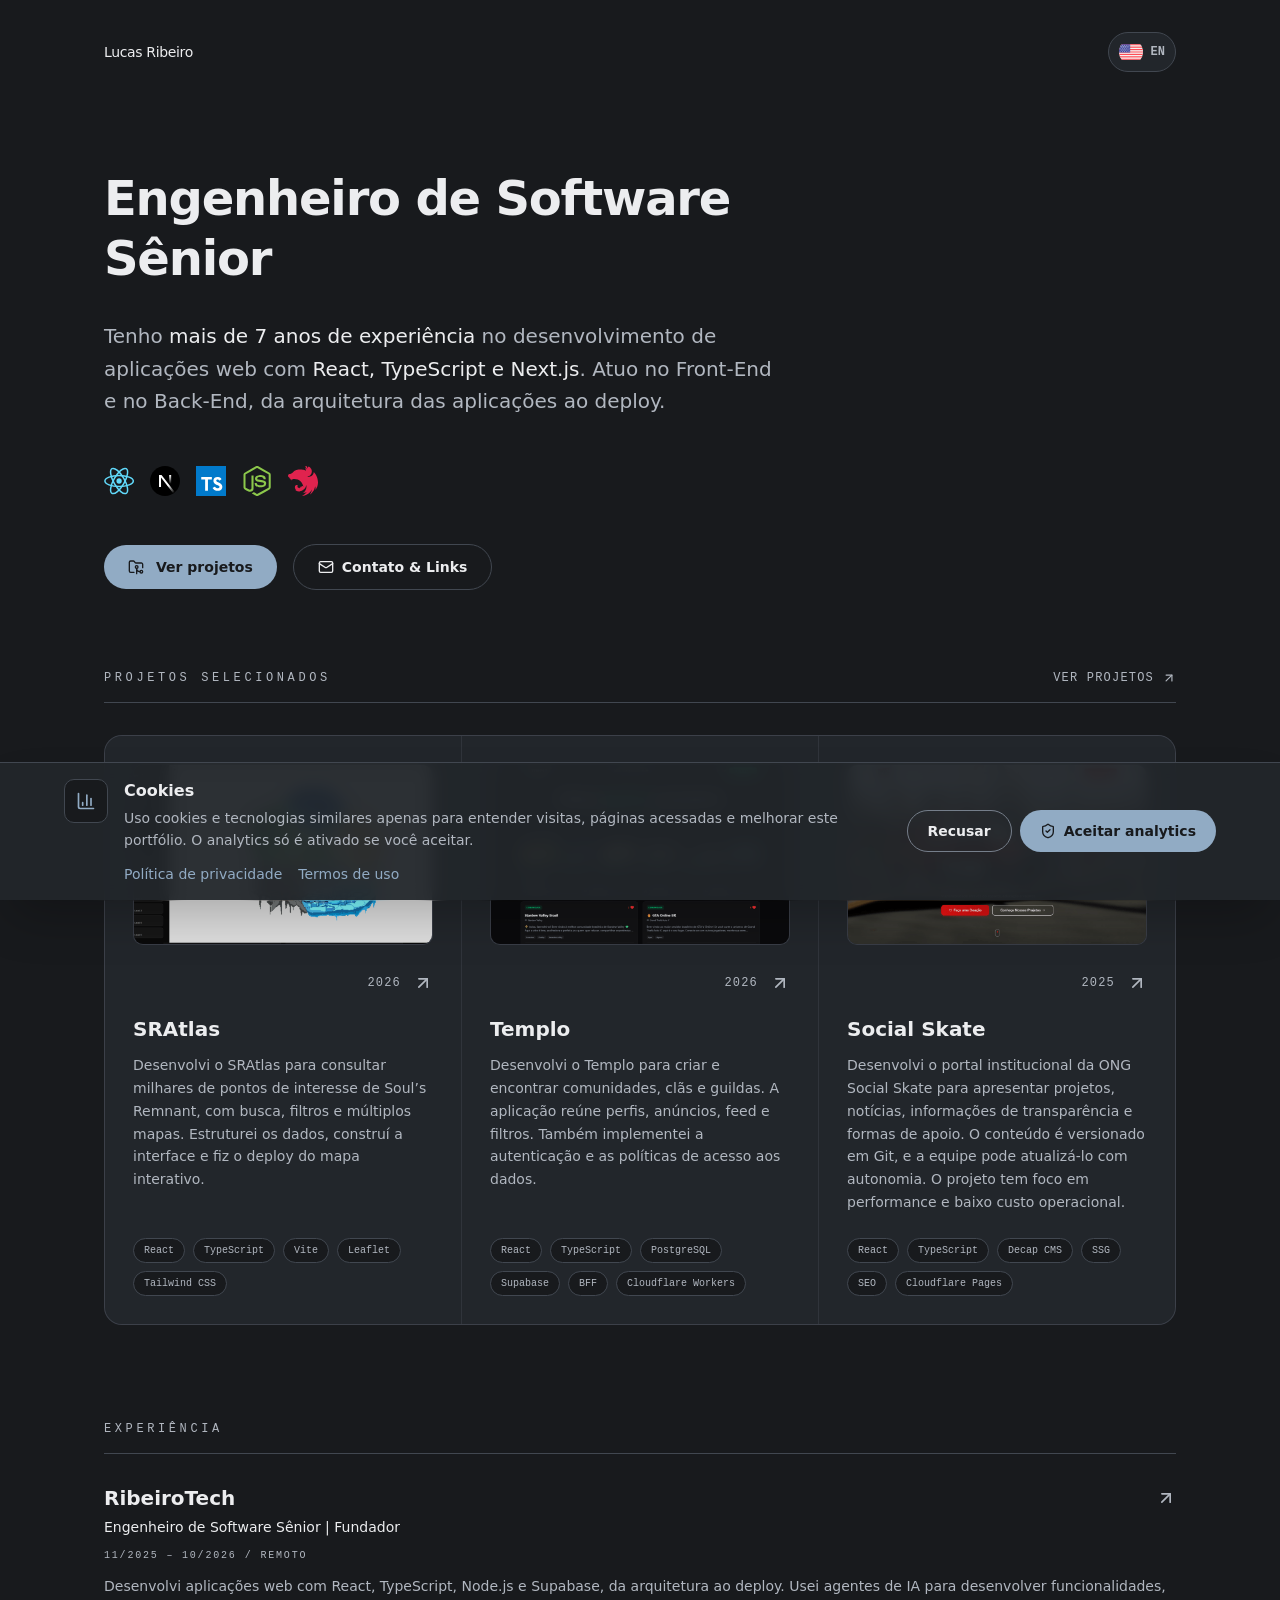
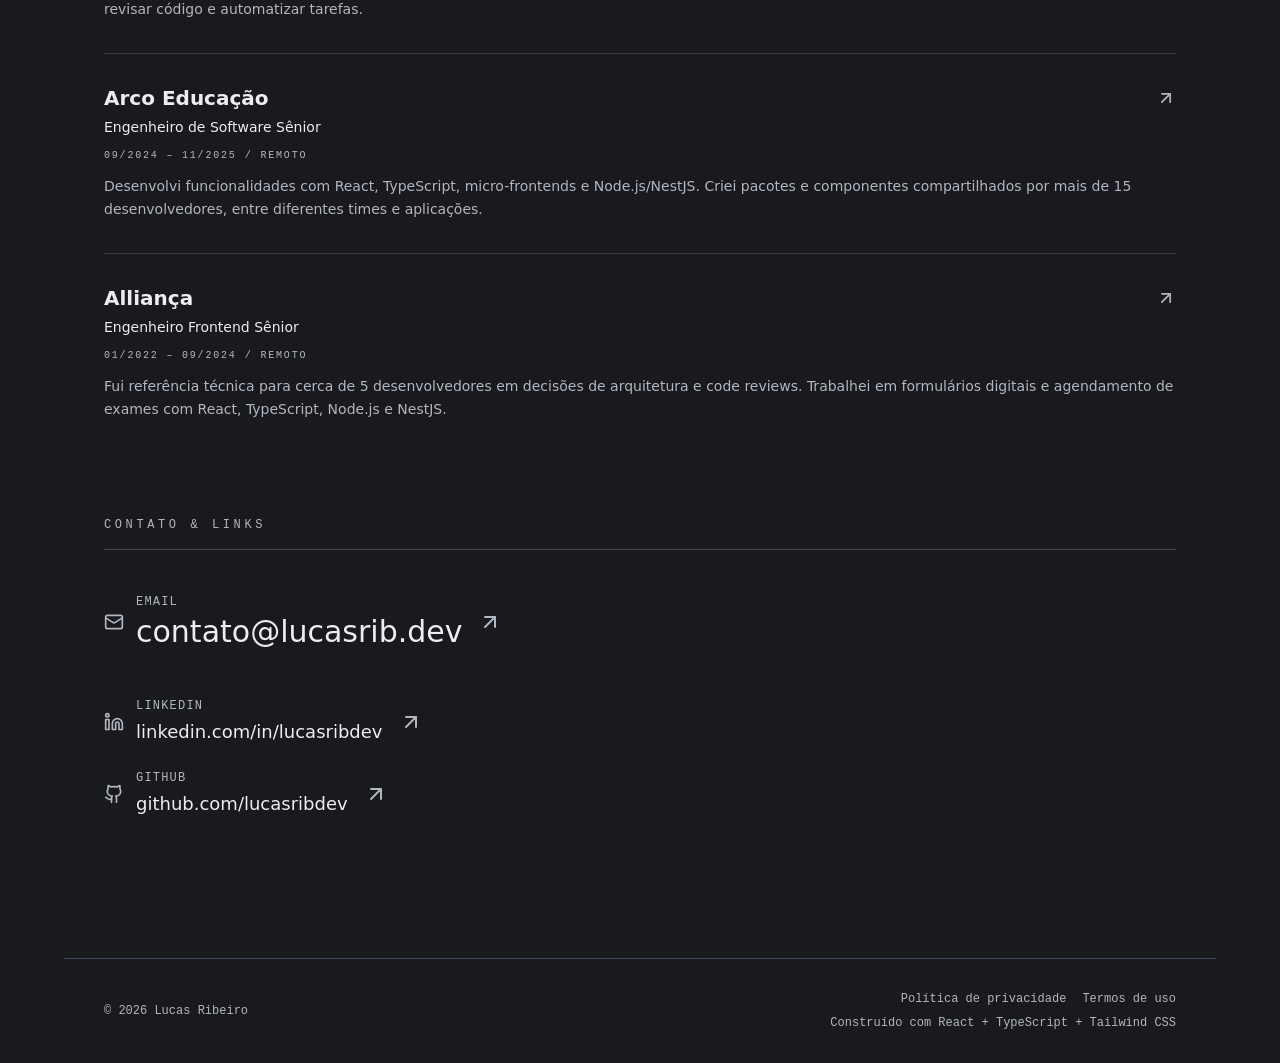
==== commit a249d6d8: "feat: blue version, senior software engineer" ====
--- a/index.html
+++ b/index.html
@@ -42,10 +42,10 @@
     <meta name="twitter:image:alt" content="Lucas Ribeiro — Engenheiro de Software Sênior — React e TypeScript" />
 
     <title>Lucas Ribeiro | Engenheiro de Software Sênior</title>
-    <script type="module" crossorigin src="/assets/main-0S1Wo-aL.js"></script>
+    <script type="module" crossorigin src="/assets/main-CgvtW1fF.js"></script>
     <link rel="stylesheet" crossorigin href="/assets/main-C-XT-RvQ.css">
   </head>
   <body>
-    <div id="root"><link rel="preload" as="image" href="/assets/usa-CE65NKaW.svg"/><main class="relative min-h-screen overflow-hidden"><header class="relative z-10 mx-auto flex max-w-6xl items-center justify-between px-6 py-8 md:px-10"><span class="text-sm font-medium tracking-tight text-foreground">Lucas Ribeiro</span><button type="button" aria-label="Trocar idioma para inglês" title="Trocar idioma para inglês" class="inline-flex h-10 items-center gap-2 rounded-full border border-border bg-card px-2.5 py-1.5 font-mono text-xs font-semibold text-muted-foreground transition-colors hover:border-primary hover:text-primary focus-visible:outline-none focus-visible:ring-2 focus-visible:ring-ring"><img src="/assets/usa-CE65NKaW.svg" alt="" aria-hidden="true" class="h-6 w-6 rounded-full object-cover"/><span>EN</span></button></header><section class="relative z-10 mx-auto max-w-6xl px-6 pb-16 pt-10 md:px-10 md:pb-20 md:pt-16"><div class=""><div style="opacity:0;transform:translateY(18px)"><h1 class="max-w-3xl text-3xl font-semibold leading-tight tracking-tight text-foreground sm:text-4xl md:text-5xl">Engenheiro de Software Sênior</h1></div><div style="opacity:0;transform:translateY(18px)"><p class="mt-8 max-w-2xl text-lg leading-relaxed text-muted-foreground md:text-xl">Tenho <span class="text-foreground">mais de 7 anos de experiência</span> no desenvolvimento de aplicações web com <span class="text-foreground">React, TypeScript e Next.js</span>. Atuo no Front-End e no Back-End, da arquitetura das aplicações ao deploy.</p></div><div style="opacity:0;transform:translateY(18px)"><div class="mt-12 max-w-2xl"><div role="img" aria-label="Tecnologias com que trabalho: React, TypeScript, Node.js, Next.js, NestJS" class="flex flex-wrap items-center gap-4"><span title="React" class="inline-flex"><svg xmlns="http://www.w3.org/2000/svg" width="30" height="30" viewBox="0 0 100 100" class="developer-icons " fill="none"><path fill="#61DAFB" d="M50.307 58.817a8.816 8.816 0 1 0 0-17.632 8.816 8.816 0 0 0 0 17.632"></path><path stroke="#61DAFB" stroke-width="5" d="M50.307 68.063c26.126 0 47.306-8.087 47.306-18.062s-21.18-18.063-47.306-18.063C24.18 31.938 3 40.025 3 50.001s21.18 18.062 47.307 18.062Z"></path><path stroke="#61DAFB" stroke-width="5" d="M34.664 59.032C47.727 81.658 65.321 95.957 73.96 90.969c8.64-4.988 5.053-27.373-8.01-50C52.885 18.343 35.291 4.044 26.652 9.032s-5.052 27.373 8.011 50Z"></path><path stroke="#61DAFB" stroke-width="5" d="M34.664 40.97c-13.063 22.626-16.65 45.011-8.01 50 8.638 4.987 26.232-9.312 39.295-31.938 13.064-22.627 16.65-45.012 8.01-50-8.638-4.988-26.232 9.31-39.295 31.937Z"></path></svg></span><span title="Next.js" class="inline-flex"><svg xmlns="http://www.w3.org/2000/svg" width="30" height="30" viewBox="0 0 100 100" class="developer-icons " fill="none"><path fill="#000" d="M50 100c27.614 0 50-22.386 50-50S77.614 0 50 0 0 22.385 0 50s22.386 50 50 50"></path><path fill="url(#nextJs__a)" d="M83.06 87.511 38.412 30H30v39.983h6.73V38.546L77.777 91.58a50 50 0 0 0 5.283-4.069"></path><path fill="url(#nextJs__b)" d="M70.556 30h-6.667v40h6.667z"></path><defs><linearGradient id="nextJs__a" x1="60.556" x2="80.278" y1="64.722" y2="89.166" gradientUnits="userSpaceOnUse"><stop stop-color="#fff"></stop><stop offset="1" stop-color="#fff" stop-opacity="0"></stop></linearGradient><linearGradient id="nextJs__b" x1="67.222" x2="67.111" y1="30" y2="59.375" gradientUnits="userSpaceOnUse"><stop stop-color="#fff"></stop><stop offset="1" stop-color="#fff" stop-opacity="0"></stop></linearGradient></defs></svg></span><span title="TypeScript" class="inline-flex"><svg xmlns="http://www.w3.org/2000/svg" width="30" height="30" viewBox="0 0 100 100" class="developer-icons " fill="none"><path fill="#017ACB" d="M0 0h100v100H0z"></path><path fill="#fff" d="M48.016 37.032h4.797v8.281h-12.97v36.844l-.343.094c-.469.124-6.64.124-7.969-.016l-1.062-.094V45.313H17.5v-8.281l4.11-.047c2.25-.031 8.03-.031 12.843 0s10.906.047 13.563.047m36.61 41.219c-1.907 2.015-3.954 3.14-7.36 4.062-1.485.406-1.735.422-5.078.406s-3.61-.015-5.235-.437c-4.203-1.078-7.594-3.188-9.906-6.172-.656-.844-1.734-2.594-1.734-2.813 0-.062.156-.203.359-.296.203-.094.625-.36.969-.563s.968-.578 1.39-.797 1.64-.937 2.703-1.578c1.063-.64 2.032-1.156 2.141-1.156.11 0 .313.219.469.484.937 1.578 3.125 3.594 4.672 4.281.953.407 3.062.86 4.078.86.937 0 2.656-.406 3.578-.828.984-.453 1.484-.907 2.078-1.813.406-.64.453-.812.438-2.031 0-1.125-.063-1.438-.375-1.953-.875-1.438-2.063-2.188-6.875-4.313-4.97-2.203-7.204-3.515-9.016-5.281-1.344-1.312-1.61-1.672-2.453-3.312-1.094-2.11-1.235-2.797-1.25-5.938-.016-2.203.031-2.922.265-3.672.329-1.125 1.391-3.297 1.875-3.844 1-1.171 1.36-1.53 2.063-2.109 2.125-1.75 5.438-2.906 8.61-3.016.359 0 1.546.063 2.656.141 3.187.266 5.359 1.047 7.453 2.719 1.578 1.25 3.968 4.187 3.734 4.578-.156.234-6.39 4.39-6.797 4.516-.25.078-.422-.016-.765-.422-2.125-2.547-2.985-3.094-5.047-3.22-1.469-.093-2.25.079-3.235.735-1.03.688-1.53 1.735-1.53 3.188.015 2.125.827 3.125 3.827 4.61 1.938.952 3.594 1.733 3.719 1.733.188 0 4.203 2 5.25 2.626 4.875 2.859 6.86 5.796 7.375 10.859.375 3.812-.703 7.297-3.047 9.766"></path></svg></span><span title="Node.js" class="inline-flex"><svg xmlns="http://www.w3.org/2000/svg" width="30" height="30" viewBox="0 0 100 100" class="developer-icons " fill="none"><path fill="#8CC84B" d="M46.279 1.067c2.479-1.419 5.709-1.425 8.186 0C66.929 8.11 79.396 15.142 91.858 22.188c2.343 1.32 3.911 3.929 3.887 6.63v42.37c.018 2.813-1.705 5.484-4.178 6.774-12.422 7.004-24.838 14.016-37.259 21.02-2.53 1.447-5.825 1.336-8.277-.23-3.724-2.159-7.455-4.307-11.18-6.464-.76-.454-1.619-.815-2.156-1.553.475-.64 1.324-.72 2.015-1 1.554-.494 2.982-1.287 4.41-2.058.361-.247.802-.152 1.148.07 3.185 1.825 6.342 3.704 9.537 5.513.682.393 1.372-.13 1.955-.454 12.19-6.89 24.396-13.754 36.584-20.645a1.21 1.21 0 0 0 .664-1.192c.009-13.977.002-27.957.005-41.934a1.31 1.31 0 0 0-.781-1.307C75.852 20.756 63.479 13.774 51.102 6.8a1.29 1.29 0 0 0-1.458-.002c-12.378 6.976-24.749 13.965-37.126 20.936-.506.23-.845.738-.785 1.301q.002 20.967 0 41.936a1.19 1.19 0 0 0 .673 1.177c3.303 1.873 6.61 3.733 9.916 5.6 1.861 1.001 4.148 1.597 6.199.829 1.81-.65 3.08-2.497 3.045-4.419.017-13.895-.009-27.793.013-41.687-.046-.617.54-1.126 1.14-1.068 1.586-.011 3.175-.022 4.762.004.663-.015 1.119.65 1.037 1.27-.007 13.984.017 27.968-.01 41.952.003 3.727-1.528 7.782-4.975 9.605-4.247 2.2-9.496 1.734-13.691-.376-3.632-1.812-7.098-3.952-10.666-5.894C6.697 76.681 4.983 74 5 71.19V28.818c-.026-2.757 1.604-5.413 4.021-6.714Q27.651 11.588 46.28 1.067"></path><path fill="#8CC84B" d="M57.114 30.418c5.417-.349 11.216-.207 16.091 2.462 3.774 2.045 5.867 6.337 5.933 10.53-.105.566-.696.878-1.236.839-1.572-.002-3.144.021-4.716-.01-.667.025-1.054-.59-1.138-1.18-.451-2.006-1.545-3.993-3.434-4.96-2.898-1.452-6.26-1.379-9.42-1.348-2.308.122-4.79.322-6.744 1.679-1.5 1.028-1.957 3.103-1.421 4.774.505 1.2 1.89 1.587 3.023 1.944 6.529 1.707 13.447 1.537 19.85 3.784 2.651.916 5.245 2.697 6.152 5.473 1.187 3.72.667 8.167-1.98 11.154-2.146 2.458-5.273 3.795-8.39 4.522-4.149.925-8.454.948-12.666.538-3.962-.452-8.084-1.493-11.142-4.192-2.614-2.27-3.892-5.808-3.765-9.222.03-.577.605-.979 1.157-.931 1.583-.013 3.165-.017 4.748.002.632-.046 1.101.5 1.133 1.097.292 1.911 1.01 3.917 2.678 5.05 3.216 2.076 7.253 1.934 10.936 1.992 3.052-.136 6.477-.176 8.967-2.193 1.314-1.15 1.703-3.075 1.348-4.731-.384-1.398-1.847-2.05-3.103-2.475-6.444-2.039-13.44-1.3-19.822-3.605-2.59-.915-5.096-2.647-6.092-5.309-1.389-3.767-.752-8.427 2.172-11.313 2.852-2.87 6.968-3.976 10.881-4.372"></path></svg></span><span title="NestJS" class="inline-flex"><svg xmlns="http://www.w3.org/2000/svg" width="30" height="30" viewBox="0 0 100 100" class="developer-icons " fill="none"><path fill="#E0234E" fill-rule="evenodd" d="M58.881 0c-.723 0-1.394.155-2.014.361 1.317.878 2.04 2.04 2.402 3.357.025.181.077.31.103.491.026.155.051.31.051.465.104 2.273-.593 2.557-1.084 3.9-.75 1.73-.542 3.59.361 5.087.078.18.181.388.31.568-.981-6.533 4.468-7.515 5.475-9.555.078-1.782-1.394-2.97-2.556-3.796C60.818.206 59.81 0 58.88 0m8.213 1.472c-.104.594-.026.439-.052.749-.026.206-.026.464-.052.671a6 6 0 0 1-.18.62c-.052.206-.13.413-.207.62-.103.206-.18.387-.284.594-.078.103-.13.206-.207.31l-.155.232c-.129.18-.258.362-.387.516-.155.155-.284.336-.465.465v.026c-.155.13-.31.284-.49.413-.543.414-1.163.723-1.73 1.11-.182.13-.362.233-.517.388-.181.13-.336.258-.491.413-.18.155-.31.31-.465.491-.129.155-.284.336-.387.517a7 7 0 0 0-.362.542c-.103.207-.18.387-.284.594-.077.207-.155.387-.206.594-.078.232-.13.439-.181.646-.026.103-.026.232-.052.335s-.026.207-.051.31c0 .207-.026.44-.026.646 0 .155 0 .31.026.465 0 .206.025.413.077.645.026.207.077.413.13.62.077.207.128.413.206.62.051.129.129.258.18.361l-5.94-2.298a64 64 0 0 0-2.995-.775l-1.627-.387a48 48 0 0 0-4.7-.697c-.052 0-.078-.026-.13-.026a46 46 0 0 0-4.622-.233 49 49 0 0 0-3.383.13c-1.575.103-3.15.31-4.726.568-.388.051-.775.129-1.162.206-.8.155-1.576.336-2.325.517l-1.162.31c-.387.154-.749.335-1.11.49l-.852.388c-.052.025-.104.025-.13.051-.258.13-.49.233-.723.362a1 1 0 0 0-.18.077c-.284.13-.569.284-.8.414-.182.077-.363.18-.517.258a3 3 0 0 1-.233.129c-.232.129-.465.258-.671.387q-.35.194-.62.388c-.18.129-.362.232-.517.361-.026.026-.051.026-.077.052a6 6 0 0 0-.49.361l-.052.052-.388.31c-.051.026-.103.077-.155.103-.129.104-.258.233-.387.336-.026.052-.078.077-.103.103-.155.155-.31.284-.465.44-.026 0-.026.025-.052.05-.155.13-.31.285-.465.44-.026.026-.026.052-.051.052-.13.129-.259.258-.388.413-.051.051-.129.103-.18.155a7 7 0 0 1-.44.464c-.025.052-.077.078-.103.13-.206.206-.387.413-.594.62l-.077.077c-.414.439-.853.878-1.317 1.265-.465.414-.956.801-1.447 1.137a20 20 0 0 1-1.55.981q-.774.426-1.626.775a19 19 0 0 1-1.679.62c-1.084.232-2.195.671-3.15.749-.207 0-.44.051-.646.077-.232.052-.44.103-.646.155l-.62.232c-.206.078-.413.181-.62.284-.18.13-.387.233-.567.362a4 4 0 0 0-.517.439c-.18.13-.362.31-.516.465-.155.18-.31.336-.44.516-.129.207-.284.388-.387.594a4.6 4.6 0 0 0-.361.594c-.104.233-.207.44-.284.672-.078.206-.155.439-.233.671a5 5 0 0 0-.129.62c0 .026-.026.052-.026.077-.052.233-.052.543-.077.698-.026.18-.052.335-.052.516 0 .104 0 .233.026.336.026.18.051.336.103.49.052.156.104.31.181.466v.025c.077.155.18.31.284.465s.207.31.336.465c.129.13.284.284.439.413a4 4 0 0 0 .49.414c.62.542.775.723 1.576 1.136.129.077.258.129.413.206.026 0 .052.026.078.026 0 .052 0 .078.025.13.026.206.078.413.13.62.051.232.129.438.206.62.078.154.13.309.207.464.026.052.051.103.077.129.104.207.207.387.31.568l.387.543c.13.154.285.335.44.49.154.155.31.284.49.44 0 0 .026.025.052.025.155.13.31.258.465.362.18.129.361.232.568.335.18.104.387.207.594.285.155.077.335.129.516.18.026.026.052.026.104.052.103.026.232.051.335.077-.077 1.395-.103 2.712.104 3.177.232.516 1.368-1.059 2.505-2.867-.155 1.782-.259 3.874 0 4.494.284.645 1.833-1.369 3.176-3.59 18.31-4.235 35.02 8.42 36.775 26.29-.336-2.789-3.77-4.339-5.346-3.951-.774 1.91-2.091 4.364-4.21 5.888.182-1.705.104-3.46-.257-5.165a16.7 16.7 0 0 1-3.203 6.508c-2.453.18-4.906-1.007-6.198-2.79-.103-.077-.129-.232-.206-.335a5 5 0 0 1-.207-.542 2.2 2.2 0 0 1-.155-.543c-.026-.18-.026-.361-.026-.568v-.387a4 4 0 0 1 .13-.542c.051-.181.103-.362.18-.543.104-.18.18-.361.31-.542.44-1.24.44-2.247-.361-2.84a3 3 0 0 0-.491-.26c-.104-.025-.233-.077-.336-.102-.077-.026-.129-.052-.206-.078-.181-.051-.362-.103-.543-.13a2 2 0 0 0-.542-.077 4 4 0 0 0-.568-.051c-.13 0-.259.026-.388.026-.206 0-.387.026-.568.077-.18.026-.361.052-.542.103-.18.052-.362.104-.543.181-.18.078-.335.155-.516.233-.155.077-.31.18-.49.258-6.018 3.925-2.428 13.12 1.678 15.78-1.55.283-3.125.619-3.564.955l-.052.051a24 24 0 0 0 3.487 1.73 85 85 0 0 0 4.184 1.24v.026q3.214.66 6.507.465c11.441-.8 20.816-9.504 22.52-20.97.052.232.103.439.155.671.078.465.18.956.232 1.447v.025c.052.233.078.465.104.672v.103c.026.233.051.465.051.672.026.284.052.568.052.852v.413c0 .13.026.284.026.413 0 .155-.026.31-.026.465v.362c0 .18-.026.335-.026.516 0 .104 0 .207-.026.336 0 .18-.026.362-.026.568-.026.078-.026.155-.026.233-.025.206-.051.387-.077.594 0 .077 0 .154-.026.232-.026.258-.077.49-.103.749v.052c-.052.232-.104.49-.155.723v.077l-.155.697c0 .026-.026.078-.026.104a7 7 0 0 1-.18.697v.078c-.078.258-.156.49-.207.723-.026.025-.026.051-.026.051l-.233.775c-.103.258-.18.49-.284.749-.103.258-.18.516-.284.749-.103.258-.206.49-.31.749h-.026c-.103.232-.206.49-.335.723-.026.077-.052.13-.078.18-.026.027-.026.052-.051.078-1.679 3.383-4.158 6.353-7.257 8.677-.207.13-.413.285-.62.44-.052.051-.13.077-.18.129-.182.129-.362.258-.569.387l.078.155h.025l1.085-.155h.026a55 55 0 0 0 2.014-.362 5 5 0 0 0 .568-.129c.13-.026.233-.051.362-.077.18-.026.361-.078.542-.103.155-.052.31-.078.465-.13 2.583-.62 5.088-1.472 7.49-2.479a41.36 41.36 0 0 1-16.038 13.094c2.97-.207 5.94-.698 8.806-1.524 10.41-3.074 19.164-10.072 24.406-19.498A41.2 41.2 0 0 1 73.06 95.19a40.7 40.7 0 0 0 6.895-5.733 40.94 40.94 0 0 0 10.873-21.951c.878 4.08 1.136 8.29.749 12.447 18.646-26.005 1.55-52.967-5.604-60.069-.026-.051-.052-.077-.052-.129-.026.026-.026.026-.026.052 0-.026 0-.026-.026-.052 0 .31-.025.62-.051.93a35 35 0 0 1-.258 1.73c-.13.568-.285 1.136-.44 1.704-.18.543-.387 1.111-.62 1.653a22 22 0 0 1-.774 1.576c-.284.49-.594 1.007-.93 1.472-.335.49-.697.955-1.059 1.394-.387.465-.8.878-1.213 1.291-.259.233-.491.44-.75.646-.206.18-.387.336-.593.517-.465.361-.93.697-1.447 1.007-.49.31-1.007.62-1.523.878-.542.258-1.085.49-1.627.723-.543.207-1.11.387-1.679.542-.568.155-1.162.284-1.73.388-.594.103-1.188.155-1.756.206a20 20 0 0 1-1.24.052c-.594 0-1.188-.052-1.756-.103a13 13 0 0 1-1.756-.259 13 13 0 0 1-1.73-.439h-.026a19 19 0 0 0 1.704-.206 19 19 0 0 0 1.73-.388 18 18 0 0 0 1.68-.542 16 16 0 0 0 1.626-.723 18 18 0 0 0 1.55-.852c.49-.336.981-.672 1.446-1.033q.698-.543 1.317-1.163c.439-.387.826-.826 1.214-1.265q.581-.697 1.084-1.395c.052-.077.104-.18.155-.258.259-.413.517-.826.75-1.24a18 18 0 0 0 1.394-3.227c.18-.543.31-1.11.439-1.68.103-.593.207-1.161.258-1.73.052-.593.103-1.187.103-1.756 0-.413-.025-.826-.051-1.24-.052-.593-.13-1.161-.207-1.73a19 19 0 0 0-.387-1.73c-.18-.542-.362-1.11-.568-1.652a18 18 0 0 0-.723-1.602 29 29 0 0 0-.878-1.523 29 29 0 0 0-1.033-1.42c-.388-.44-.775-.879-1.188-1.318-.207-.206-.44-.439-.672-.645a48 48 0 0 0-3.59-2.531 5 5 0 0 0-.516-.259c-.852-.542-1.653-.826-2.453-1.084" clip-rule="evenodd"></path></svg></span></div></div></div><div style="opacity:0;transform:translateY(18px)"><div class="mt-12 flex flex-wrap items-center gap-4"><a href="#projects" class="group inline-flex items-center gap-3 rounded-full bg-primary px-6 py-3 text-sm font-semibold text-primary-foreground transition-all hover:-translate-y-0.5 hover:bg-primary-hover"><svg xmlns="http://www.w3.org/2000/svg" width="24" height="24" viewBox="0 0 24 24" fill="none" stroke="currentColor" stroke-width="2" stroke-linecap="round" stroke-linejoin="round" class="lucide lucide-folder-git2 lucide-folder-git-2 h-4 w-4" aria-hidden="true"><path d="M18 19a5 5 0 0 1-5-5v8"></path><path d="M9 20H4a2 2 0 0 1-2-2V5a2 2 0 0 1 2-2h3.9a2 2 0 0 1 1.69.9l.81 1.2a2 2 0 0 0 1.67.9H20a2 2 0 0 1 2 2v5"></path><circle cx="13" cy="12" r="2"></circle><circle cx="20" cy="19" r="2"></circle></svg>Ver projetos</a><a href="#contact" class="inline-flex items-center gap-2 rounded-full border border-border px-6 py-3 text-sm font-semibold text-foreground transition-all hover:-translate-y-0.5 hover:border-primary hover:text-primary"><svg xmlns="http://www.w3.org/2000/svg" width="24" height="24" viewBox="0 0 24 24" fill="none" stroke="currentColor" stroke-width="2" stroke-linecap="round" stroke-linejoin="round" class="lucide lucide-mail h-4 w-4" aria-hidden="true"><path d="m22 7-8.991 5.727a2 2 0 0 1-2.009 0L2 7"></path><rect x="2" y="4" width="20" height="16" rx="2"></rect></svg>Contato &amp; Links</a></div></div></div></section><section id="projects" class="relative z-10 mx-auto max-w-6xl px-6 pb-32 md:px-10"><div class="mb-8 flex flex-col items-start justify-between gap-3 border-b border-border pb-4 sm:flex-row sm:items-end"><h2 class="font-mono text-xs uppercase tracking-[0.3em] text-muted-foreground">Projetos Selecionados</h2><a href="https://github.com/lucasribdev?tab=repositories" target="_blank" rel="noopener noreferrer" class="group inline-flex items-center gap-2 font-mono text-xs uppercase tracking-widest text-muted-foreground hover:text-foreground">Ver projetos<svg xmlns="http://www.w3.org/2000/svg" width="24" height="24" viewBox="0 0 24 24" fill="none" stroke="currentColor" stroke-width="2" stroke-linecap="round" stroke-linejoin="round" class="lucide lucide-arrow-up-right h-3.5 w-3.5 transition-transform group-hover:-translate-y-0.5 group-hover:translate-x-0.5" aria-hidden="true"><path d="M7 7h10v10"></path><path d="M7 17 17 7"></path></svg></a></div><div class="mb-24 grid gap-px overflow-hidden rounded-2xl border border-border/70 bg-border/60 md:grid-cols-2 lg:grid-cols-3"><a href="https://sratlas.com" target="_blank" rel="noopener noreferrer" class="group relative flex flex-col justify-between bg-card p-5 transition-all duration-300 hover:-translate-y-1 hover:bg-secondary focus-visible:outline-none focus-visible:ring-2 focus-visible:ring-inset focus-visible:ring-ring md:p-7"><div><div class="mb-7 overflow-hidden rounded-lg border border-border/80 bg-background/80 transition-colors group-hover:border-primary/50"><div class="aspect-[1430/863] bg-muted"><img src="/assets/sratlas-Duvz5KRw.png" alt="Mapa interativo do SRAtlas com filtros e pontos de interesse" class="h-full w-full object-cover object-top" loading="lazy"/></div></div><div class="flex items-center justify-end gap-3"><span class="font-mono text-xs tracking-widest text-muted-foreground">2026</span><svg xmlns="http://www.w3.org/2000/svg" width="24" height="24" viewBox="0 0 24 24" fill="none" stroke="currentColor" stroke-width="2" stroke-linecap="round" stroke-linejoin="round" class="lucide lucide-arrow-up-right h-5 w-5 text-muted-foreground transition-all duration-300 group-hover:-translate-y-1 group-hover:translate-x-1 group-hover:text-primary" aria-hidden="true"><path d="M7 7h10v10"></path><path d="M7 17 17 7"></path></svg></div><h3 class="mt-6 text-lg font-semibold leading-tight text-foreground md:text-xl">SRAtlas</h3><p class="mt-3 text-sm leading-relaxed text-muted-foreground">Desenvolvi o SRAtlas para consultar milhares de pontos de interesse de Soul’s Remnant, com busca, filtros e múltiplos mapas. Estruturei os dados, construí a interface e fiz o deploy do mapa interativo.</p></div><div class="mt-6 flex flex-wrap gap-2"><span class="rounded-full border border-border bg-background px-2.5 py-1 font-mono text-[10px] text-muted-foreground transition-all duration-200 hover:-translate-y-0.5 hover:border-primary hover:text-primary">React</span><span class="rounded-full border border-border bg-background px-2.5 py-1 font-mono text-[10px] text-muted-foreground transition-all duration-200 hover:-translate-y-0.5 hover:border-primary hover:text-primary">TypeScript</span><span class="rounded-full border border-border bg-background px-2.5 py-1 font-mono text-[10px] text-muted-foreground transition-all duration-200 hover:-translate-y-0.5 hover:border-primary hover:text-primary">Vite</span><span class="rounded-full border border-border bg-background px-2.5 py-1 font-mono text-[10px] text-muted-foreground transition-all duration-200 hover:-translate-y-0.5 hover:border-primary hover:text-primary">Leaflet</span><span class="rounded-full border border-border bg-background px-2.5 py-1 font-mono text-[10px] text-muted-foreground transition-all duration-200 hover:-translate-y-0.5 hover:border-primary hover:text-primary">Tailwind CSS</span></div></a><a href="https://templo.club" target="_blank" rel="noopener noreferrer" class="group relative flex flex-col justify-between bg-card p-5 transition-all duration-300 hover:-translate-y-1 hover:bg-secondary focus-visible:outline-none focus-visible:ring-2 focus-visible:ring-inset focus-visible:ring-ring md:p-7"><div><div class="mb-7 overflow-hidden rounded-lg border border-border/80 bg-background/80 transition-colors group-hover:border-primary/50"><div class="aspect-[1430/863] bg-muted"><img src="/assets/templo-lp_Ntac2.png" alt="Interface da plataforma de comunidades Templo" class="h-full w-full object-cover object-top" loading="lazy"/></div></div><div class="flex items-center justify-end gap-3"><span class="font-mono text-xs tracking-widest text-muted-foreground">2026</span><svg xmlns="http://www.w3.org/2000/svg" width="24" height="24" viewBox="0 0 24 24" fill="none" stroke="currentColor" stroke-width="2" stroke-linecap="round" stroke-linejoin="round" class="lucide lucide-arrow-up-right h-5 w-5 text-muted-foreground transition-all duration-300 group-hover:-translate-y-1 group-hover:translate-x-1 group-hover:text-primary" aria-hidden="true"><path d="M7 7h10v10"></path><path d="M7 17 17 7"></path></svg></div><h3 class="mt-6 text-lg font-semibold leading-tight text-foreground md:text-xl">Templo</h3><p class="mt-3 text-sm leading-relaxed text-muted-foreground">Desenvolvi o Templo para criar e encontrar comunidades, clãs e guildas. A aplicação reúne perfis, anúncios, feed e filtros. Também implementei a autenticação e as políticas de acesso aos dados.</p></div><div class="mt-6 flex flex-wrap gap-2"><span class="rounded-full border border-border bg-background px-2.5 py-1 font-mono text-[10px] text-muted-foreground transition-all duration-200 hover:-translate-y-0.5 hover:border-primary hover:text-primary">React</span><span class="rounded-full border border-border bg-background px-2.5 py-1 font-mono text-[10px] text-muted-foreground transition-all duration-200 hover:-translate-y-0.5 hover:border-primary hover:text-primary">TypeScript</span><span class="rounded-full border border-border bg-background px-2.5 py-1 font-mono text-[10px] text-muted-foreground transition-all duration-200 hover:-translate-y-0.5 hover:border-primary hover:text-primary">PostgreSQL</span><span class="rounded-full border border-border bg-background px-2.5 py-1 font-mono text-[10px] text-muted-foreground transition-all duration-200 hover:-translate-y-0.5 hover:border-primary hover:text-primary">Supabase</span><span class="rounded-full border border-border bg-background px-2.5 py-1 font-mono text-[10px] text-muted-foreground transition-all duration-200 hover:-translate-y-0.5 hover:border-primary hover:text-primary">BFF</span><span class="rounded-full border border-border bg-background px-2.5 py-1 font-mono text-[10px] text-muted-foreground transition-all duration-200 hover:-translate-y-0.5 hover:border-primary hover:text-primary">Cloudflare Workers</span></div></a><a href="https://socialskate.pages.dev/" target="_blank" rel="noopener noreferrer" class="group relative flex flex-col justify-between bg-card p-5 transition-all duration-300 hover:-translate-y-1 hover:bg-secondary focus-visible:outline-none focus-visible:ring-2 focus-visible:ring-inset focus-visible:ring-ring md:p-7"><div><div class="mb-7 overflow-hidden rounded-lg border border-border/80 bg-background/80 transition-colors group-hover:border-primary/50"><div class="aspect-[1430/863] bg-muted"><img src="/assets/ss-CDmv5OXS.png" alt="Página inicial do portal Social Skate" class="h-full w-full object-cover object-top" loading="lazy"/></div></div><div class="flex items-center justify-end gap-3"><span class="font-mono text-xs tracking-widest text-muted-foreground">2025</span><svg xmlns="http://www.w3.org/2000/svg" width="24" height="24" viewBox="0 0 24 24" fill="none" stroke="currentColor" stroke-width="2" stroke-linecap="round" stroke-linejoin="round" class="lucide lucide-arrow-up-right h-5 w-5 text-muted-foreground transition-all duration-300 group-hover:-translate-y-1 group-hover:translate-x-1 group-hover:text-primary" aria-hidden="true"><path d="M7 7h10v10"></path><path d="M7 17 17 7"></path></svg></div><h3 class="mt-6 text-lg font-semibold leading-tight text-foreground md:text-xl">Social Skate</h3><p class="mt-3 text-sm leading-relaxed text-muted-foreground">Desenvolvi o portal institucional da ONG Social Skate para apresentar projetos, notícias, informações de transparência e formas de apoio. O conteúdo é versionado em Git, e a equipe pode atualizá-lo com autonomia. O projeto tem foco em performance e baixo custo operacional.</p></div><div class="mt-6 flex flex-wrap gap-2"><span class="rounded-full border border-border bg-background px-2.5 py-1 font-mono text-[10px] text-muted-foreground transition-all duration-200 hover:-translate-y-0.5 hover:border-primary hover:text-primary">React</span><span class="rounded-full border border-border bg-background px-2.5 py-1 font-mono text-[10px] text-muted-foreground transition-all duration-200 hover:-translate-y-0.5 hover:border-primary hover:text-primary">TypeScript</span><span class="rounded-full border border-border bg-background px-2.5 py-1 font-mono text-[10px] text-muted-foreground transition-all duration-200 hover:-translate-y-0.5 hover:border-primary hover:text-primary">Decap CMS</span><span class="rounded-full border border-border bg-background px-2.5 py-1 font-mono text-[10px] text-muted-foreground transition-all duration-200 hover:-translate-y-0.5 hover:border-primary hover:text-primary">SSG</span><span class="rounded-full border border-border bg-background px-2.5 py-1 font-mono text-[10px] text-muted-foreground transition-all duration-200 hover:-translate-y-0.5 hover:border-primary hover:text-primary">SEO</span><span class="rounded-full border border-border bg-background px-2.5 py-1 font-mono text-[10px] text-muted-foreground transition-all duration-200 hover:-translate-y-0.5 hover:border-primary hover:text-primary">Cloudflare Pages</span></div></a></div><div class="mb-8 border-b border-border pb-4"><h2 class="font-mono text-xs uppercase tracking-[0.3em] text-muted-foreground">Experiência</h2></div><ol class="mb-24 divide-y divide-border/70"><li class="py-8 first:pt-0 last:pb-0"><a href="#projects" class="group block rounded-sm focus-visible:outline-none focus-visible:ring-2 focus-visible:ring-ring focus-visible:ring-offset-4 focus-visible:ring-offset-background"><div class="flex items-center justify-between"><h3 class="text-lg font-semibold leading-tight text-foreground md:text-xl">RibeiroTech</h3><svg xmlns="http://www.w3.org/2000/svg" width="24" height="24" viewBox="0 0 24 24" fill="none" stroke="currentColor" stroke-width="2" stroke-linecap="round" stroke-linejoin="round" class="lucide lucide-arrow-up-right h-5 w-5 shrink-0 text-muted-foreground transition-all duration-300 group-hover:-translate-y-1 group-hover:translate-x-1 group-hover:text-primary" aria-hidden="true"><path d="M7 7h10v10"></path><path d="M7 17 17 7"></path></svg></div><p class="mt-2 text-sm font-medium leading-tight text-foreground">Engenheiro de Software Sênior | Fundador</p><div class="mt-3 flex flex-wrap gap-2 font-mono text-[10px] uppercase tracking-[0.18em] text-muted-foreground"><span>11/2025 – 10/2026</span><span aria-hidden="true">/</span><span>Remoto</span></div><p class="mt-3 text-sm leading-relaxed text-muted-foreground">Desenvolvi aplicações web com React, TypeScript, Node.js e Supabase, da arquitetura ao deploy. Usei agentes de IA para desenvolver funcionalidades, revisar código e automatizar tarefas.</p></a></li><li class="py-8 first:pt-0 last:pb-0"><a href="https://www.arcoeducacao.com.br/" target="_blank" rel="noopener noreferrer" class="group block rounded-sm focus-visible:outline-none focus-visible:ring-2 focus-visible:ring-ring focus-visible:ring-offset-4 focus-visible:ring-offset-background"><div class="flex items-center justify-between"><h3 class="text-lg font-semibold leading-tight text-foreground md:text-xl">Arco Educação</h3><svg xmlns="http://www.w3.org/2000/svg" width="24" height="24" viewBox="0 0 24 24" fill="none" stroke="currentColor" stroke-width="2" stroke-linecap="round" stroke-linejoin="round" class="lucide lucide-arrow-up-right h-5 w-5 shrink-0 text-muted-foreground transition-all duration-300 group-hover:-translate-y-1 group-hover:translate-x-1 group-hover:text-primary" aria-hidden="true"><path d="M7 7h10v10"></path><path d="M7 17 17 7"></path></svg></div><p class="mt-2 text-sm font-medium leading-tight text-foreground">Engenheiro de Software Sênior</p><div class="mt-3 flex flex-wrap gap-2 font-mono text-[10px] uppercase tracking-[0.18em] text-muted-foreground"><span>09/2024 – 11/2025</span><span aria-hidden="true">/</span><span>Remoto</span></div><p class="mt-3 text-sm leading-relaxed text-muted-foreground">Desenvolvi funcionalidades com React, TypeScript, micro-frontends e Node.js/NestJS. Criei pacotes e componentes compartilhados por mais de 15 desenvolvedores, entre diferentes times e aplicações.</p></a></li><li class="py-8 first:pt-0 last:pb-0"><a href="https://www.cdb.com.br/" target="_blank" rel="noopener noreferrer" class="group block rounded-sm focus-visible:outline-none focus-visible:ring-2 focus-visible:ring-ring focus-visible:ring-offset-4 focus-visible:ring-offset-background"><div class="flex items-center justify-between"><h3 class="text-lg font-semibold leading-tight text-foreground md:text-xl">Alliança</h3><svg xmlns="http://www.w3.org/2000/svg" width="24" height="24" viewBox="0 0 24 24" fill="none" stroke="currentColor" stroke-width="2" stroke-linecap="round" stroke-linejoin="round" class="lucide lucide-arrow-up-right h-5 w-5 shrink-0 text-muted-foreground transition-all duration-300 group-hover:-translate-y-1 group-hover:translate-x-1 group-hover:text-primary" aria-hidden="true"><path d="M7 7h10v10"></path><path d="M7 17 17 7"></path></svg></div><p class="mt-2 text-sm font-medium leading-tight text-foreground">Engenheiro Frontend Sênior</p><div class="mt-3 flex flex-wrap gap-2 font-mono text-[10px] uppercase tracking-[0.18em] text-muted-foreground"><span>01/2022 – 09/2024</span><span aria-hidden="true">/</span><span>Remoto</span></div><p class="mt-3 text-sm leading-relaxed text-muted-foreground">Fui referência técnica para cerca de 5 desenvolvedores em decisões de arquitetura e code reviews. Trabalhei em formulários digitais e agendamento de exames com React, TypeScript, Node.js e NestJS.</p></a></li></ol><div id="contact" class="mb-8 flex items-end justify-between border-b border-border pb-4"><h2 class="font-mono text-xs uppercase tracking-[0.3em] text-muted-foreground">Contato &amp; Links</h2></div><div class="flex flex-col items-start"><a href="mailto:contato@lucasrib.dev" rel="noreferrer" class="group flex max-w-full items-center gap-4 rounded-sm py-3 focus-visible:outline-none focus-visible:ring-2 focus-visible:ring-ring focus-visible:ring-offset-4 focus-visible:ring-offset-background mb-6"><div class="flex min-w-0 items-center gap-3"><svg xmlns="http://www.w3.org/2000/svg" width="24" height="24" viewBox="0 0 24 24" fill="none" stroke="currentColor" stroke-width="2" stroke-linecap="round" stroke-linejoin="round" class="lucide lucide-mail h-5 w-5 shrink-0 text-muted-foreground group-hover:text-primary" aria-hidden="true"><path d="m22 7-8.991 5.727a2 2 0 0 1-2.009 0L2 7"></path><rect x="2" y="4" width="20" height="16" rx="2"></rect></svg><div class="min-w-0"><p class="font-mono text-xs uppercase tracking-widest text-muted-foreground">Email</p><p class="mt-1 break-all font-medium text-foreground text-2xl md:text-3xl">contato@lucasrib.dev</p></div></div><svg xmlns="http://www.w3.org/2000/svg" width="24" height="24" viewBox="0 0 24 24" fill="none" stroke="currentColor" stroke-width="2" stroke-linecap="round" stroke-linejoin="round" class="lucide lucide-arrow-up-right h-6 w-6 shrink-0 text-muted-foreground transition-all duration-300 group-hover:-translate-y-1 group-hover:translate-x-1 group-hover:text-primary" aria-hidden="true"><path d="M7 7h10v10"></path><path d="M7 17 17 7"></path></svg></a><a href="https://linkedin.com/in/lucasribdev" target="_blank" rel="noreferrer" class="group flex max-w-full items-center gap-4 rounded-sm py-3 focus-visible:outline-none focus-visible:ring-2 focus-visible:ring-ring focus-visible:ring-offset-4 focus-visible:ring-offset-background "><div class="flex min-w-0 items-center gap-3"><svg xmlns="http://www.w3.org/2000/svg" width="24" height="24" viewBox="0 0 24 24" fill="none" stroke="currentColor" stroke-width="2" stroke-linecap="round" stroke-linejoin="round" class="lucide lucide-linkedin h-5 w-5 shrink-0 text-muted-foreground group-hover:text-primary" aria-hidden="true"><path d="M16 8a6 6 0 0 1 6 6v7h-4v-7a2 2 0 0 0-2-2 2 2 0 0 0-2 2v7h-4v-7a6 6 0 0 1 6-6z"></path><rect width="4" height="12" x="2" y="9"></rect><circle cx="4" cy="4" r="2"></circle></svg><div class="min-w-0"><p class="font-mono text-xs uppercase tracking-widest text-muted-foreground">LinkedIn</p><p class="mt-1 break-all font-medium text-foreground text-base md:text-lg">linkedin.com/in/lucasribdev</p></div></div><svg xmlns="http://www.w3.org/2000/svg" width="24" height="24" viewBox="0 0 24 24" fill="none" stroke="currentColor" stroke-width="2" stroke-linecap="round" stroke-linejoin="round" class="lucide lucide-arrow-up-right h-6 w-6 shrink-0 text-muted-foreground transition-all duration-300 group-hover:-translate-y-1 group-hover:translate-x-1 group-hover:text-primary" aria-hidden="true"><path d="M7 7h10v10"></path><path d="M7 17 17 7"></path></svg></a><a href="https://github.com/lucasribdev" target="_blank" rel="noreferrer" class="group flex max-w-full items-center gap-4 rounded-sm py-3 focus-visible:outline-none focus-visible:ring-2 focus-visible:ring-ring focus-visible:ring-offset-4 focus-visible:ring-offset-background "><div class="flex min-w-0 items-center gap-3"><svg xmlns="http://www.w3.org/2000/svg" width="24" height="24" viewBox="0 0 24 24" fill="none" stroke="currentColor" stroke-width="2" stroke-linecap="round" stroke-linejoin="round" class="lucide lucide-github h-5 w-5 shrink-0 text-muted-foreground group-hover:text-primary" aria-hidden="true"><path d="M15 22v-4a4.8 4.8 0 0 0-1-3.5c3 0 6-2 6-5.5.08-1.25-.27-2.48-1-3.5.28-1.15.28-2.35 0-3.5 0 0-1 0-3 1.5-2.64-.5-5.36-.5-8 0C6 2 5 2 5 2c-.3 1.15-.3 2.35 0 3.5A5.403 5.403 0 0 0 4 9c0 3.5 3 5.5 6 5.5-.39.49-.68 1.05-.85 1.65-.17.6-.22 1.23-.15 1.85v4"></path><path d="M9 18c-4.51 2-5-2-7-2"></path></svg><div class="min-w-0"><p class="font-mono text-xs uppercase tracking-widest text-muted-foreground">GitHub</p><p class="mt-1 break-all font-medium text-foreground text-base md:text-lg">github.com/lucasribdev</p></div></div><svg xmlns="http://www.w3.org/2000/svg" width="24" height="24" viewBox="0 0 24 24" fill="none" stroke="currentColor" stroke-width="2" stroke-linecap="round" stroke-linejoin="round" class="lucide lucide-arrow-up-right h-6 w-6 shrink-0 text-muted-foreground transition-all duration-300 group-hover:-translate-y-1 group-hover:translate-x-1 group-hover:text-primary" aria-hidden="true"><path d="M7 7h10v10"></path><path d="M7 17 17 7"></path></svg></a></div></section><footer class="relative z-10 mx-auto max-w-6xl border-t border-border px-6 py-8 md:px-10"><div class="flex flex-col items-start justify-between gap-3 font-mono text-xs text-muted-foreground md:flex-row md:items-center"><span>© <!-- -->2026<!-- --> Lucas Ribeiro</span><div class="flex flex-col items-start gap-2 md:items-end"><div class="flex flex-wrap gap-x-4 gap-y-2"><button type="button" class="underline-offset-4 hover:text-foreground hover:underline focus-visible:outline-none focus-visible:ring-2 focus-visible:ring-ring">Política de privacidade</button><button type="button" class="underline-offset-4 hover:text-foreground hover:underline focus-visible:outline-none focus-visible:ring-2 focus-visible:ring-ring">Termos de uso</button></div><span>Construído com React + TypeScript + Tailwind CSS</span></div></div></footer></main></div>
+    <div id="root"><link rel="preload" as="image" href="/assets/usa-CE65NKaW.svg"/><main class="relative min-h-screen overflow-hidden"><header class="relative z-10 mx-auto flex max-w-6xl items-center justify-between px-6 py-8 md:px-10"><span class="text-sm font-medium tracking-tight text-foreground">Lucas Ribeiro</span><button type="button" aria-label="Trocar idioma para inglês" title="Trocar idioma para inglês" class="inline-flex h-10 items-center gap-2 rounded-full border border-border bg-card px-2.5 py-1.5 font-mono text-xs font-semibold text-muted-foreground transition-colors hover:border-primary hover:text-primary focus-visible:outline-none focus-visible:ring-2 focus-visible:ring-ring"><img src="/assets/usa-CE65NKaW.svg" alt="" aria-hidden="true" class="h-6 w-6 rounded-full object-cover"/><span>EN</span></button></header><section class="relative z-10 mx-auto max-w-6xl px-6 pb-16 pt-10 md:px-10 md:pb-20 md:pt-16"><div class=""><div style="opacity:0;transform:translateY(18px)"><h1 class="max-w-3xl text-3xl font-semibold leading-tight tracking-tight text-foreground sm:text-4xl md:text-5xl">Engenheiro de Software Sênior</h1></div><div style="opacity:0;transform:translateY(18px)"><p class="mt-8 max-w-2xl text-lg leading-relaxed text-muted-foreground md:text-xl">Tenho <span class="text-foreground">mais de 7 anos de experiência</span> no desenvolvimento de aplicações web com <span class="text-foreground">React, TypeScript e Next.js</span>. Atuo no Front-End e no Back-End, da arquitetura das aplicações ao deploy.</p></div><div style="opacity:0;transform:translateY(18px)"><div class="mt-12 max-w-2xl"><div role="img" aria-label="Tecnologias com que trabalho: React, TypeScript, Node.js, Next.js, NestJS" class="flex flex-wrap items-center gap-4"><span title="React" class="inline-flex"><svg xmlns="http://www.w3.org/2000/svg" width="30" height="30" viewBox="0 0 100 100" class="developer-icons " fill="none"><path fill="#61DAFB" d="M50.307 58.817a8.816 8.816 0 1 0 0-17.632 8.816 8.816 0 0 0 0 17.632"></path><path stroke="#61DAFB" stroke-width="5" d="M50.307 68.063c26.126 0 47.306-8.087 47.306-18.062s-21.18-18.063-47.306-18.063C24.18 31.938 3 40.025 3 50.001s21.18 18.062 47.307 18.062Z"></path><path stroke="#61DAFB" stroke-width="5" d="M34.664 59.032C47.727 81.658 65.321 95.957 73.96 90.969c8.64-4.988 5.053-27.373-8.01-50C52.885 18.343 35.291 4.044 26.652 9.032s-5.052 27.373 8.011 50Z"></path><path stroke="#61DAFB" stroke-width="5" d="M34.664 40.97c-13.063 22.626-16.65 45.011-8.01 50 8.638 4.987 26.232-9.312 39.295-31.938 13.064-22.627 16.65-45.012 8.01-50-8.638-4.988-26.232 9.31-39.295 31.937Z"></path></svg></span><span title="Next.js" class="inline-flex"><svg xmlns="http://www.w3.org/2000/svg" width="30" height="30" viewBox="0 0 100 100" class="developer-icons " fill="none"><path fill="#000" d="M50 100c27.614 0 50-22.386 50-50S77.614 0 50 0 0 22.385 0 50s22.386 50 50 50"></path><path fill="url(#nextJs__a)" d="M83.06 87.511 38.412 30H30v39.983h6.73V38.546L77.777 91.58a50 50 0 0 0 5.283-4.069"></path><path fill="url(#nextJs__b)" d="M70.556 30h-6.667v40h6.667z"></path><defs><linearGradient id="nextJs__a" x1="60.556" x2="80.278" y1="64.722" y2="89.166" gradientUnits="userSpaceOnUse"><stop stop-color="#fff"></stop><stop offset="1" stop-color="#fff" stop-opacity="0"></stop></linearGradient><linearGradient id="nextJs__b" x1="67.222" x2="67.111" y1="30" y2="59.375" gradientUnits="userSpaceOnUse"><stop stop-color="#fff"></stop><stop offset="1" stop-color="#fff" stop-opacity="0"></stop></linearGradient></defs></svg></span><span title="TypeScript" class="inline-flex"><svg xmlns="http://www.w3.org/2000/svg" width="30" height="30" viewBox="0 0 100 100" class="developer-icons " fill="none"><path fill="#017ACB" d="M0 0h100v100H0z"></path><path fill="#fff" d="M48.016 37.032h4.797v8.281h-12.97v36.844l-.343.094c-.469.124-6.64.124-7.969-.016l-1.062-.094V45.313H17.5v-8.281l4.11-.047c2.25-.031 8.03-.031 12.843 0s10.906.047 13.563.047m36.61 41.219c-1.907 2.015-3.954 3.14-7.36 4.062-1.485.406-1.735.422-5.078.406s-3.61-.015-5.235-.437c-4.203-1.078-7.594-3.188-9.906-6.172-.656-.844-1.734-2.594-1.734-2.813 0-.062.156-.203.359-.296.203-.094.625-.36.969-.563s.968-.578 1.39-.797 1.64-.937 2.703-1.578c1.063-.64 2.032-1.156 2.141-1.156.11 0 .313.219.469.484.937 1.578 3.125 3.594 4.672 4.281.953.407 3.062.86 4.078.86.937 0 2.656-.406 3.578-.828.984-.453 1.484-.907 2.078-1.813.406-.64.453-.812.438-2.031 0-1.125-.063-1.438-.375-1.953-.875-1.438-2.063-2.188-6.875-4.313-4.97-2.203-7.204-3.515-9.016-5.281-1.344-1.312-1.61-1.672-2.453-3.312-1.094-2.11-1.235-2.797-1.25-5.938-.016-2.203.031-2.922.265-3.672.329-1.125 1.391-3.297 1.875-3.844 1-1.171 1.36-1.53 2.063-2.109 2.125-1.75 5.438-2.906 8.61-3.016.359 0 1.546.063 2.656.141 3.187.266 5.359 1.047 7.453 2.719 1.578 1.25 3.968 4.187 3.734 4.578-.156.234-6.39 4.39-6.797 4.516-.25.078-.422-.016-.765-.422-2.125-2.547-2.985-3.094-5.047-3.22-1.469-.093-2.25.079-3.235.735-1.03.688-1.53 1.735-1.53 3.188.015 2.125.827 3.125 3.827 4.61 1.938.952 3.594 1.733 3.719 1.733.188 0 4.203 2 5.25 2.626 4.875 2.859 6.86 5.796 7.375 10.859.375 3.812-.703 7.297-3.047 9.766"></path></svg></span><span title="Node.js" class="inline-flex"><svg xmlns="http://www.w3.org/2000/svg" width="30" height="30" viewBox="0 0 100 100" class="developer-icons " fill="none"><path fill="#8CC84B" d="M46.279 1.067c2.479-1.419 5.709-1.425 8.186 0C66.929 8.11 79.396 15.142 91.858 22.188c2.343 1.32 3.911 3.929 3.887 6.63v42.37c.018 2.813-1.705 5.484-4.178 6.774-12.422 7.004-24.838 14.016-37.259 21.02-2.53 1.447-5.825 1.336-8.277-.23-3.724-2.159-7.455-4.307-11.18-6.464-.76-.454-1.619-.815-2.156-1.553.475-.64 1.324-.72 2.015-1 1.554-.494 2.982-1.287 4.41-2.058.361-.247.802-.152 1.148.07 3.185 1.825 6.342 3.704 9.537 5.513.682.393 1.372-.13 1.955-.454 12.19-6.89 24.396-13.754 36.584-20.645a1.21 1.21 0 0 0 .664-1.192c.009-13.977.002-27.957.005-41.934a1.31 1.31 0 0 0-.781-1.307C75.852 20.756 63.479 13.774 51.102 6.8a1.29 1.29 0 0 0-1.458-.002c-12.378 6.976-24.749 13.965-37.126 20.936-.506.23-.845.738-.785 1.301q.002 20.967 0 41.936a1.19 1.19 0 0 0 .673 1.177c3.303 1.873 6.61 3.733 9.916 5.6 1.861 1.001 4.148 1.597 6.199.829 1.81-.65 3.08-2.497 3.045-4.419.017-13.895-.009-27.793.013-41.687-.046-.617.54-1.126 1.14-1.068 1.586-.011 3.175-.022 4.762.004.663-.015 1.119.65 1.037 1.27-.007 13.984.017 27.968-.01 41.952.003 3.727-1.528 7.782-4.975 9.605-4.247 2.2-9.496 1.734-13.691-.376-3.632-1.812-7.098-3.952-10.666-5.894C6.697 76.681 4.983 74 5 71.19V28.818c-.026-2.757 1.604-5.413 4.021-6.714Q27.651 11.588 46.28 1.067"></path><path fill="#8CC84B" d="M57.114 30.418c5.417-.349 11.216-.207 16.091 2.462 3.774 2.045 5.867 6.337 5.933 10.53-.105.566-.696.878-1.236.839-1.572-.002-3.144.021-4.716-.01-.667.025-1.054-.59-1.138-1.18-.451-2.006-1.545-3.993-3.434-4.96-2.898-1.452-6.26-1.379-9.42-1.348-2.308.122-4.79.322-6.744 1.679-1.5 1.028-1.957 3.103-1.421 4.774.505 1.2 1.89 1.587 3.023 1.944 6.529 1.707 13.447 1.537 19.85 3.784 2.651.916 5.245 2.697 6.152 5.473 1.187 3.72.667 8.167-1.98 11.154-2.146 2.458-5.273 3.795-8.39 4.522-4.149.925-8.454.948-12.666.538-3.962-.452-8.084-1.493-11.142-4.192-2.614-2.27-3.892-5.808-3.765-9.222.03-.577.605-.979 1.157-.931 1.583-.013 3.165-.017 4.748.002.632-.046 1.101.5 1.133 1.097.292 1.911 1.01 3.917 2.678 5.05 3.216 2.076 7.253 1.934 10.936 1.992 3.052-.136 6.477-.176 8.967-2.193 1.314-1.15 1.703-3.075 1.348-4.731-.384-1.398-1.847-2.05-3.103-2.475-6.444-2.039-13.44-1.3-19.822-3.605-2.59-.915-5.096-2.647-6.092-5.309-1.389-3.767-.752-8.427 2.172-11.313 2.852-2.87 6.968-3.976 10.881-4.372"></path></svg></span><span title="NestJS" class="inline-flex"><svg xmlns="http://www.w3.org/2000/svg" width="30" height="30" viewBox="0 0 100 100" class="developer-icons " fill="none"><path fill="#E0234E" fill-rule="evenodd" d="M58.881 0c-.723 0-1.394.155-2.014.361 1.317.878 2.04 2.04 2.402 3.357.025.181.077.31.103.491.026.155.051.31.051.465.104 2.273-.593 2.557-1.084 3.9-.75 1.73-.542 3.59.361 5.087.078.18.181.388.31.568-.981-6.533 4.468-7.515 5.475-9.555.078-1.782-1.394-2.97-2.556-3.796C60.818.206 59.81 0 58.88 0m8.213 1.472c-.104.594-.026.439-.052.749-.026.206-.026.464-.052.671a6 6 0 0 1-.18.62c-.052.206-.13.413-.207.62-.103.206-.18.387-.284.594-.078.103-.13.206-.207.31l-.155.232c-.129.18-.258.362-.387.516-.155.155-.284.336-.465.465v.026c-.155.13-.31.284-.49.413-.543.414-1.163.723-1.73 1.11-.182.13-.362.233-.517.388-.181.13-.336.258-.491.413-.18.155-.31.31-.465.491-.129.155-.284.336-.387.517a7 7 0 0 0-.362.542c-.103.207-.18.387-.284.594-.077.207-.155.387-.206.594-.078.232-.13.439-.181.646-.026.103-.026.232-.052.335s-.026.207-.051.31c0 .207-.026.44-.026.646 0 .155 0 .31.026.465 0 .206.025.413.077.645.026.207.077.413.13.62.077.207.128.413.206.62.051.129.129.258.18.361l-5.94-2.298a64 64 0 0 0-2.995-.775l-1.627-.387a48 48 0 0 0-4.7-.697c-.052 0-.078-.026-.13-.026a46 46 0 0 0-4.622-.233 49 49 0 0 0-3.383.13c-1.575.103-3.15.31-4.726.568-.388.051-.775.129-1.162.206-.8.155-1.576.336-2.325.517l-1.162.31c-.387.154-.749.335-1.11.49l-.852.388c-.052.025-.104.025-.13.051-.258.13-.49.233-.723.362a1 1 0 0 0-.18.077c-.284.13-.569.284-.8.414-.182.077-.363.18-.517.258a3 3 0 0 1-.233.129c-.232.129-.465.258-.671.387q-.35.194-.62.388c-.18.129-.362.232-.517.361-.026.026-.051.026-.077.052a6 6 0 0 0-.49.361l-.052.052-.388.31c-.051.026-.103.077-.155.103-.129.104-.258.233-.387.336-.026.052-.078.077-.103.103-.155.155-.31.284-.465.44-.026 0-.026.025-.052.05-.155.13-.31.285-.465.44-.026.026-.026.052-.051.052-.13.129-.259.258-.388.413-.051.051-.129.103-.18.155a7 7 0 0 1-.44.464c-.025.052-.077.078-.103.13-.206.206-.387.413-.594.62l-.077.077c-.414.439-.853.878-1.317 1.265-.465.414-.956.801-1.447 1.137a20 20 0 0 1-1.55.981q-.774.426-1.626.775a19 19 0 0 1-1.679.62c-1.084.232-2.195.671-3.15.749-.207 0-.44.051-.646.077-.232.052-.44.103-.646.155l-.62.232c-.206.078-.413.181-.62.284-.18.13-.387.233-.567.362a4 4 0 0 0-.517.439c-.18.13-.362.31-.516.465-.155.18-.31.336-.44.516-.129.207-.284.388-.387.594a4.6 4.6 0 0 0-.361.594c-.104.233-.207.44-.284.672-.078.206-.155.439-.233.671a5 5 0 0 0-.129.62c0 .026-.026.052-.026.077-.052.233-.052.543-.077.698-.026.18-.052.335-.052.516 0 .104 0 .233.026.336.026.18.051.336.103.49.052.156.104.31.181.466v.025c.077.155.18.31.284.465s.207.31.336.465c.129.13.284.284.439.413a4 4 0 0 0 .49.414c.62.542.775.723 1.576 1.136.129.077.258.129.413.206.026 0 .052.026.078.026 0 .052 0 .078.025.13.026.206.078.413.13.62.051.232.129.438.206.62.078.154.13.309.207.464.026.052.051.103.077.129.104.207.207.387.31.568l.387.543c.13.154.285.335.44.49.154.155.31.284.49.44 0 0 .026.025.052.025.155.13.31.258.465.362.18.129.361.232.568.335.18.104.387.207.594.285.155.077.335.129.516.18.026.026.052.026.104.052.103.026.232.051.335.077-.077 1.395-.103 2.712.104 3.177.232.516 1.368-1.059 2.505-2.867-.155 1.782-.259 3.874 0 4.494.284.645 1.833-1.369 3.176-3.59 18.31-4.235 35.02 8.42 36.775 26.29-.336-2.789-3.77-4.339-5.346-3.951-.774 1.91-2.091 4.364-4.21 5.888.182-1.705.104-3.46-.257-5.165a16.7 16.7 0 0 1-3.203 6.508c-2.453.18-4.906-1.007-6.198-2.79-.103-.077-.129-.232-.206-.335a5 5 0 0 1-.207-.542 2.2 2.2 0 0 1-.155-.543c-.026-.18-.026-.361-.026-.568v-.387a4 4 0 0 1 .13-.542c.051-.181.103-.362.18-.543.104-.18.18-.361.31-.542.44-1.24.44-2.247-.361-2.84a3 3 0 0 0-.491-.26c-.104-.025-.233-.077-.336-.102-.077-.026-.129-.052-.206-.078-.181-.051-.362-.103-.543-.13a2 2 0 0 0-.542-.077 4 4 0 0 0-.568-.051c-.13 0-.259.026-.388.026-.206 0-.387.026-.568.077-.18.026-.361.052-.542.103-.18.052-.362.104-.543.181-.18.078-.335.155-.516.233-.155.077-.31.18-.49.258-6.018 3.925-2.428 13.12 1.678 15.78-1.55.283-3.125.619-3.564.955l-.052.051a24 24 0 0 0 3.487 1.73 85 85 0 0 0 4.184 1.24v.026q3.214.66 6.507.465c11.441-.8 20.816-9.504 22.52-20.97.052.232.103.439.155.671.078.465.18.956.232 1.447v.025c.052.233.078.465.104.672v.103c.026.233.051.465.051.672.026.284.052.568.052.852v.413c0 .13.026.284.026.413 0 .155-.026.31-.026.465v.362c0 .18-.026.335-.026.516 0 .104 0 .207-.026.336 0 .18-.026.362-.026.568-.026.078-.026.155-.026.233-.025.206-.051.387-.077.594 0 .077 0 .154-.026.232-.026.258-.077.49-.103.749v.052c-.052.232-.104.49-.155.723v.077l-.155.697c0 .026-.026.078-.026.104a7 7 0 0 1-.18.697v.078c-.078.258-.156.49-.207.723-.026.025-.026.051-.026.051l-.233.775c-.103.258-.18.49-.284.749-.103.258-.18.516-.284.749-.103.258-.206.49-.31.749h-.026c-.103.232-.206.49-.335.723-.026.077-.052.13-.078.18-.026.027-.026.052-.051.078-1.679 3.383-4.158 6.353-7.257 8.677-.207.13-.413.285-.62.44-.052.051-.13.077-.18.129-.182.129-.362.258-.569.387l.078.155h.025l1.085-.155h.026a55 55 0 0 0 2.014-.362 5 5 0 0 0 .568-.129c.13-.026.233-.051.362-.077.18-.026.361-.078.542-.103.155-.052.31-.078.465-.13 2.583-.62 5.088-1.472 7.49-2.479a41.36 41.36 0 0 1-16.038 13.094c2.97-.207 5.94-.698 8.806-1.524 10.41-3.074 19.164-10.072 24.406-19.498A41.2 41.2 0 0 1 73.06 95.19a40.7 40.7 0 0 0 6.895-5.733 40.94 40.94 0 0 0 10.873-21.951c.878 4.08 1.136 8.29.749 12.447 18.646-26.005 1.55-52.967-5.604-60.069-.026-.051-.052-.077-.052-.129-.026.026-.026.026-.026.052 0-.026 0-.026-.026-.052 0 .31-.025.62-.051.93a35 35 0 0 1-.258 1.73c-.13.568-.285 1.136-.44 1.704-.18.543-.387 1.111-.62 1.653a22 22 0 0 1-.774 1.576c-.284.49-.594 1.007-.93 1.472-.335.49-.697.955-1.059 1.394-.387.465-.8.878-1.213 1.291-.259.233-.491.44-.75.646-.206.18-.387.336-.593.517-.465.361-.93.697-1.447 1.007-.49.31-1.007.62-1.523.878-.542.258-1.085.49-1.627.723-.543.207-1.11.387-1.679.542-.568.155-1.162.284-1.73.388-.594.103-1.188.155-1.756.206a20 20 0 0 1-1.24.052c-.594 0-1.188-.052-1.756-.103a13 13 0 0 1-1.756-.259 13 13 0 0 1-1.73-.439h-.026a19 19 0 0 0 1.704-.206 19 19 0 0 0 1.73-.388 18 18 0 0 0 1.68-.542 16 16 0 0 0 1.626-.723 18 18 0 0 0 1.55-.852c.49-.336.981-.672 1.446-1.033q.698-.543 1.317-1.163c.439-.387.826-.826 1.214-1.265q.581-.697 1.084-1.395c.052-.077.104-.18.155-.258.259-.413.517-.826.75-1.24a18 18 0 0 0 1.394-3.227c.18-.543.31-1.11.439-1.68.103-.593.207-1.161.258-1.73.052-.593.103-1.187.103-1.756 0-.413-.025-.826-.051-1.24-.052-.593-.13-1.161-.207-1.73a19 19 0 0 0-.387-1.73c-.18-.542-.362-1.11-.568-1.652a18 18 0 0 0-.723-1.602 29 29 0 0 0-.878-1.523 29 29 0 0 0-1.033-1.42c-.388-.44-.775-.879-1.188-1.318-.207-.206-.44-.439-.672-.645a48 48 0 0 0-3.59-2.531 5 5 0 0 0-.516-.259c-.852-.542-1.653-.826-2.453-1.084" clip-rule="evenodd"></path></svg></span></div></div></div><div style="opacity:0;transform:translateY(18px)"><div class="mt-12 flex flex-wrap items-center gap-4"><a href="#projects" class="group inline-flex items-center gap-3 rounded-full bg-primary px-6 py-3 text-sm font-semibold text-primary-foreground transition-all hover:-translate-y-0.5 hover:bg-primary-hover"><svg xmlns="http://www.w3.org/2000/svg" width="24" height="24" viewBox="0 0 24 24" fill="none" stroke="currentColor" stroke-width="2" stroke-linecap="round" stroke-linejoin="round" class="lucide lucide-folder-git2 lucide-folder-git-2 h-4 w-4" aria-hidden="true"><path d="M18 19a5 5 0 0 1-5-5v8"></path><path d="M9 20H4a2 2 0 0 1-2-2V5a2 2 0 0 1 2-2h3.9a2 2 0 0 1 1.69.9l.81 1.2a2 2 0 0 0 1.67.9H20a2 2 0 0 1 2 2v5"></path><circle cx="13" cy="12" r="2"></circle><circle cx="20" cy="19" r="2"></circle></svg>Ver projetos</a><a href="#contact" class="inline-flex items-center gap-2 rounded-full border border-border px-6 py-3 text-sm font-semibold text-foreground transition-all hover:-translate-y-0.5 hover:border-primary hover:text-primary"><svg xmlns="http://www.w3.org/2000/svg" width="24" height="24" viewBox="0 0 24 24" fill="none" stroke="currentColor" stroke-width="2" stroke-linecap="round" stroke-linejoin="round" class="lucide lucide-mail h-4 w-4" aria-hidden="true"><path d="m22 7-8.991 5.727a2 2 0 0 1-2.009 0L2 7"></path><rect x="2" y="4" width="20" height="16" rx="2"></rect></svg>Contato &amp; Links</a></div></div></div></section><section id="projects" class="relative z-10 mx-auto max-w-6xl px-6 pb-32 md:px-10"><div class="mb-8 flex flex-col items-start justify-between gap-3 border-b border-border pb-4 sm:flex-row sm:items-end"><h2 class="font-mono text-xs uppercase tracking-[0.3em] text-muted-foreground">Projetos Selecionados</h2><a href="https://github.com/lucasribdev?tab=repositories" target="_blank" rel="noopener noreferrer" class="group inline-flex items-center gap-2 font-mono text-xs uppercase tracking-widest text-muted-foreground hover:text-foreground">Ver projetos<svg xmlns="http://www.w3.org/2000/svg" width="24" height="24" viewBox="0 0 24 24" fill="none" stroke="currentColor" stroke-width="2" stroke-linecap="round" stroke-linejoin="round" class="lucide lucide-arrow-up-right h-3.5 w-3.5 transition-transform group-hover:-translate-y-0.5 group-hover:translate-x-0.5" aria-hidden="true"><path d="M7 7h10v10"></path><path d="M7 17 17 7"></path></svg></a></div><div class="mb-24 grid gap-px overflow-hidden rounded-2xl border border-border/70 bg-border/60 md:grid-cols-2 lg:grid-cols-3"><a href="https://sratlas.com" target="_blank" rel="noopener noreferrer" class="group relative flex flex-col justify-between bg-card p-5 transition-all duration-300 hover:-translate-y-1 hover:bg-secondary focus-visible:outline-none focus-visible:ring-2 focus-visible:ring-inset focus-visible:ring-ring md:p-7"><div><div class="mb-7 overflow-hidden rounded-lg border border-border/80 bg-background/80 transition-colors group-hover:border-primary/50"><div class="aspect-[1430/863] bg-muted"><img src="/assets/sratlas-zVYd5SCK.png" alt="Mapa interativo do SRAtlas com filtros e pontos de interesse" class="h-full w-full object-cover object-top" loading="lazy"/></div></div><div class="flex items-center justify-end gap-3"><span class="font-mono text-xs tracking-widest text-muted-foreground">2026</span><svg xmlns="http://www.w3.org/2000/svg" width="24" height="24" viewBox="0 0 24 24" fill="none" stroke="currentColor" stroke-width="2" stroke-linecap="round" stroke-linejoin="round" class="lucide lucide-arrow-up-right h-5 w-5 text-muted-foreground transition-all duration-300 group-hover:-translate-y-1 group-hover:translate-x-1 group-hover:text-primary" aria-hidden="true"><path d="M7 7h10v10"></path><path d="M7 17 17 7"></path></svg></div><h3 class="mt-6 text-lg font-semibold leading-tight text-foreground md:text-xl">SRAtlas</h3><p class="mt-3 text-sm leading-relaxed text-muted-foreground">Desenvolvi o SRAtlas para consultar milhares de pontos de interesse de Soul’s Remnant, com busca, filtros e múltiplos mapas. Estruturei os dados, construí a interface e fiz o deploy do mapa interativo.</p></div><div class="mt-6 flex flex-wrap gap-2"><span class="rounded-full border border-border bg-background px-2.5 py-1 font-mono text-[10px] text-muted-foreground transition-all duration-200 hover:-translate-y-0.5 hover:border-primary hover:text-primary">React</span><span class="rounded-full border border-border bg-background px-2.5 py-1 font-mono text-[10px] text-muted-foreground transition-all duration-200 hover:-translate-y-0.5 hover:border-primary hover:text-primary">TypeScript</span><span class="rounded-full border border-border bg-background px-2.5 py-1 font-mono text-[10px] text-muted-foreground transition-all duration-200 hover:-translate-y-0.5 hover:border-primary hover:text-primary">Vite</span><span class="rounded-full border border-border bg-background px-2.5 py-1 font-mono text-[10px] text-muted-foreground transition-all duration-200 hover:-translate-y-0.5 hover:border-primary hover:text-primary">Leaflet</span><span class="rounded-full border border-border bg-background px-2.5 py-1 font-mono text-[10px] text-muted-foreground transition-all duration-200 hover:-translate-y-0.5 hover:border-primary hover:text-primary">Tailwind CSS</span></div></a><a href="https://templo.club" target="_blank" rel="noopener noreferrer" class="group relative flex flex-col justify-between bg-card p-5 transition-all duration-300 hover:-translate-y-1 hover:bg-secondary focus-visible:outline-none focus-visible:ring-2 focus-visible:ring-inset focus-visible:ring-ring md:p-7"><div><div class="mb-7 overflow-hidden rounded-lg border border-border/80 bg-background/80 transition-colors group-hover:border-primary/50"><div class="aspect-[1430/863] bg-muted"><img src="/assets/templo-lp_Ntac2.png" alt="Interface da plataforma de comunidades Templo" class="h-full w-full object-cover object-top" loading="lazy"/></div></div><div class="flex items-center justify-end gap-3"><span class="font-mono text-xs tracking-widest text-muted-foreground">2026</span><svg xmlns="http://www.w3.org/2000/svg" width="24" height="24" viewBox="0 0 24 24" fill="none" stroke="currentColor" stroke-width="2" stroke-linecap="round" stroke-linejoin="round" class="lucide lucide-arrow-up-right h-5 w-5 text-muted-foreground transition-all duration-300 group-hover:-translate-y-1 group-hover:translate-x-1 group-hover:text-primary" aria-hidden="true"><path d="M7 7h10v10"></path><path d="M7 17 17 7"></path></svg></div><h3 class="mt-6 text-lg font-semibold leading-tight text-foreground md:text-xl">Templo</h3><p class="mt-3 text-sm leading-relaxed text-muted-foreground">Desenvolvi o Templo para criar e encontrar comunidades, clãs e guildas. A aplicação reúne perfis, anúncios, feed e filtros. Também implementei a autenticação e as políticas de acesso aos dados.</p></div><div class="mt-6 flex flex-wrap gap-2"><span class="rounded-full border border-border bg-background px-2.5 py-1 font-mono text-[10px] text-muted-foreground transition-all duration-200 hover:-translate-y-0.5 hover:border-primary hover:text-primary">React</span><span class="rounded-full border border-border bg-background px-2.5 py-1 font-mono text-[10px] text-muted-foreground transition-all duration-200 hover:-translate-y-0.5 hover:border-primary hover:text-primary">TypeScript</span><span class="rounded-full border border-border bg-background px-2.5 py-1 font-mono text-[10px] text-muted-foreground transition-all duration-200 hover:-translate-y-0.5 hover:border-primary hover:text-primary">PostgreSQL</span><span class="rounded-full border border-border bg-background px-2.5 py-1 font-mono text-[10px] text-muted-foreground transition-all duration-200 hover:-translate-y-0.5 hover:border-primary hover:text-primary">Supabase</span><span class="rounded-full border border-border bg-background px-2.5 py-1 font-mono text-[10px] text-muted-foreground transition-all duration-200 hover:-translate-y-0.5 hover:border-primary hover:text-primary">BFF</span><span class="rounded-full border border-border bg-background px-2.5 py-1 font-mono text-[10px] text-muted-foreground transition-all duration-200 hover:-translate-y-0.5 hover:border-primary hover:text-primary">Cloudflare Workers</span></div></a><a href="https://socialskate.pages.dev/" target="_blank" rel="noopener noreferrer" class="group relative flex flex-col justify-between bg-card p-5 transition-all duration-300 hover:-translate-y-1 hover:bg-secondary focus-visible:outline-none focus-visible:ring-2 focus-visible:ring-inset focus-visible:ring-ring md:p-7"><div><div class="mb-7 overflow-hidden rounded-lg border border-border/80 bg-background/80 transition-colors group-hover:border-primary/50"><div class="aspect-[1430/863] bg-muted"><img src="/assets/ss-CDmv5OXS.png" alt="Página inicial do portal Social Skate" class="h-full w-full object-cover object-top" loading="lazy"/></div></div><div class="flex items-center justify-end gap-3"><span class="font-mono text-xs tracking-widest text-muted-foreground">2025</span><svg xmlns="http://www.w3.org/2000/svg" width="24" height="24" viewBox="0 0 24 24" fill="none" stroke="currentColor" stroke-width="2" stroke-linecap="round" stroke-linejoin="round" class="lucide lucide-arrow-up-right h-5 w-5 text-muted-foreground transition-all duration-300 group-hover:-translate-y-1 group-hover:translate-x-1 group-hover:text-primary" aria-hidden="true"><path d="M7 7h10v10"></path><path d="M7 17 17 7"></path></svg></div><h3 class="mt-6 text-lg font-semibold leading-tight text-foreground md:text-xl">Social Skate</h3><p class="mt-3 text-sm leading-relaxed text-muted-foreground">Desenvolvi o portal institucional da ONG Social Skate para apresentar projetos, notícias, informações de transparência e formas de apoio. O conteúdo é versionado em Git, e a equipe pode atualizá-lo com autonomia. O projeto tem foco em performance e baixo custo operacional.</p></div><div class="mt-6 flex flex-wrap gap-2"><span class="rounded-full border border-border bg-background px-2.5 py-1 font-mono text-[10px] text-muted-foreground transition-all duration-200 hover:-translate-y-0.5 hover:border-primary hover:text-primary">React</span><span class="rounded-full border border-border bg-background px-2.5 py-1 font-mono text-[10px] text-muted-foreground transition-all duration-200 hover:-translate-y-0.5 hover:border-primary hover:text-primary">TypeScript</span><span class="rounded-full border border-border bg-background px-2.5 py-1 font-mono text-[10px] text-muted-foreground transition-all duration-200 hover:-translate-y-0.5 hover:border-primary hover:text-primary">Decap CMS</span><span class="rounded-full border border-border bg-background px-2.5 py-1 font-mono text-[10px] text-muted-foreground transition-all duration-200 hover:-translate-y-0.5 hover:border-primary hover:text-primary">SSG</span><span class="rounded-full border border-border bg-background px-2.5 py-1 font-mono text-[10px] text-muted-foreground transition-all duration-200 hover:-translate-y-0.5 hover:border-primary hover:text-primary">SEO</span><span class="rounded-full border border-border bg-background px-2.5 py-1 font-mono text-[10px] text-muted-foreground transition-all duration-200 hover:-translate-y-0.5 hover:border-primary hover:text-primary">Cloudflare Pages</span></div></a></div><div class="mb-8 border-b border-border pb-4"><h2 class="font-mono text-xs uppercase tracking-[0.3em] text-muted-foreground">Experiência</h2></div><ol class="mb-24 divide-y divide-border/70"><li class="py-8 first:pt-0 last:pb-0"><a href="#projects" class="group block rounded-sm focus-visible:outline-none focus-visible:ring-2 focus-visible:ring-ring focus-visible:ring-offset-4 focus-visible:ring-offset-background"><div class="flex items-center justify-between"><h3 class="text-lg font-semibold leading-tight text-foreground md:text-xl">RibeiroTech</h3><svg xmlns="http://www.w3.org/2000/svg" width="24" height="24" viewBox="0 0 24 24" fill="none" stroke="currentColor" stroke-width="2" stroke-linecap="round" stroke-linejoin="round" class="lucide lucide-arrow-up-right h-5 w-5 shrink-0 text-muted-foreground transition-all duration-300 group-hover:-translate-y-1 group-hover:translate-x-1 group-hover:text-primary" aria-hidden="true"><path d="M7 7h10v10"></path><path d="M7 17 17 7"></path></svg></div><p class="mt-2 text-sm font-medium leading-tight text-foreground">Engenheiro de Software Sênior | Fundador</p><div class="mt-3 flex flex-wrap gap-2 font-mono text-[10px] uppercase tracking-[0.18em] text-muted-foreground"><span>11/2025 – 10/2026</span><span aria-hidden="true">/</span><span>Remoto</span></div><p class="mt-3 text-sm leading-relaxed text-muted-foreground">Desenvolvi aplicações web com React, TypeScript, Node.js e Supabase, da arquitetura ao deploy. Usei agentes de IA para desenvolver funcionalidades, revisar código e automatizar tarefas.</p></a></li><li class="py-8 first:pt-0 last:pb-0"><a href="https://www.arcoeducacao.com.br/" target="_blank" rel="noopener noreferrer" class="group block rounded-sm focus-visible:outline-none focus-visible:ring-2 focus-visible:ring-ring focus-visible:ring-offset-4 focus-visible:ring-offset-background"><div class="flex items-center justify-between"><h3 class="text-lg font-semibold leading-tight text-foreground md:text-xl">Arco Educação</h3><svg xmlns="http://www.w3.org/2000/svg" width="24" height="24" viewBox="0 0 24 24" fill="none" stroke="currentColor" stroke-width="2" stroke-linecap="round" stroke-linejoin="round" class="lucide lucide-arrow-up-right h-5 w-5 shrink-0 text-muted-foreground transition-all duration-300 group-hover:-translate-y-1 group-hover:translate-x-1 group-hover:text-primary" aria-hidden="true"><path d="M7 7h10v10"></path><path d="M7 17 17 7"></path></svg></div><p class="mt-2 text-sm font-medium leading-tight text-foreground">Engenheiro de Software Sênior</p><div class="mt-3 flex flex-wrap gap-2 font-mono text-[10px] uppercase tracking-[0.18em] text-muted-foreground"><span>09/2024 – 11/2025</span><span aria-hidden="true">/</span><span>Remoto</span></div><p class="mt-3 text-sm leading-relaxed text-muted-foreground">Desenvolvi funcionalidades com React, TypeScript, micro-frontends e Node.js/NestJS. Criei pacotes e componentes compartilhados por mais de 15 desenvolvedores, entre diferentes times e aplicações.</p></a></li><li class="py-8 first:pt-0 last:pb-0"><a href="https://www.cdb.com.br/" target="_blank" rel="noopener noreferrer" class="group block rounded-sm focus-visible:outline-none focus-visible:ring-2 focus-visible:ring-ring focus-visible:ring-offset-4 focus-visible:ring-offset-background"><div class="flex items-center justify-between"><h3 class="text-lg font-semibold leading-tight text-foreground md:text-xl">Alliança</h3><svg xmlns="http://www.w3.org/2000/svg" width="24" height="24" viewBox="0 0 24 24" fill="none" stroke="currentColor" stroke-width="2" stroke-linecap="round" stroke-linejoin="round" class="lucide lucide-arrow-up-right h-5 w-5 shrink-0 text-muted-foreground transition-all duration-300 group-hover:-translate-y-1 group-hover:translate-x-1 group-hover:text-primary" aria-hidden="true"><path d="M7 7h10v10"></path><path d="M7 17 17 7"></path></svg></div><p class="mt-2 text-sm font-medium leading-tight text-foreground">Engenheiro Frontend Sênior</p><div class="mt-3 flex flex-wrap gap-2 font-mono text-[10px] uppercase tracking-[0.18em] text-muted-foreground"><span>01/2022 – 09/2024</span><span aria-hidden="true">/</span><span>Remoto</span></div><p class="mt-3 text-sm leading-relaxed text-muted-foreground">Fui referência técnica para cerca de 5 desenvolvedores em decisões de arquitetura e code reviews. Trabalhei em formulários digitais e agendamento de exames com React, TypeScript, Node.js e NestJS.</p></a></li></ol><div id="contact" class="mb-8 flex items-end justify-between border-b border-border pb-4"><h2 class="font-mono text-xs uppercase tracking-[0.3em] text-muted-foreground">Contato &amp; Links</h2></div><div class="flex flex-col items-start"><a href="mailto:contato@lucasrib.dev" rel="noreferrer" class="group flex max-w-full items-center gap-4 rounded-sm py-3 focus-visible:outline-none focus-visible:ring-2 focus-visible:ring-ring focus-visible:ring-offset-4 focus-visible:ring-offset-background mb-6"><div class="flex min-w-0 items-center gap-3"><svg xmlns="http://www.w3.org/2000/svg" width="24" height="24" viewBox="0 0 24 24" fill="none" stroke="currentColor" stroke-width="2" stroke-linecap="round" stroke-linejoin="round" class="lucide lucide-mail h-5 w-5 shrink-0 text-muted-foreground group-hover:text-primary" aria-hidden="true"><path d="m22 7-8.991 5.727a2 2 0 0 1-2.009 0L2 7"></path><rect x="2" y="4" width="20" height="16" rx="2"></rect></svg><div class="min-w-0"><p class="font-mono text-xs uppercase tracking-widest text-muted-foreground">Email</p><p class="mt-1 break-all font-medium text-foreground text-2xl md:text-3xl">contato@lucasrib.dev</p></div></div><svg xmlns="http://www.w3.org/2000/svg" width="24" height="24" viewBox="0 0 24 24" fill="none" stroke="currentColor" stroke-width="2" stroke-linecap="round" stroke-linejoin="round" class="lucide lucide-arrow-up-right h-6 w-6 shrink-0 text-muted-foreground transition-all duration-300 group-hover:-translate-y-1 group-hover:translate-x-1 group-hover:text-primary" aria-hidden="true"><path d="M7 7h10v10"></path><path d="M7 17 17 7"></path></svg></a><a href="https://linkedin.com/in/lucasribdev" target="_blank" rel="noreferrer" class="group flex max-w-full items-center gap-4 rounded-sm py-3 focus-visible:outline-none focus-visible:ring-2 focus-visible:ring-ring focus-visible:ring-offset-4 focus-visible:ring-offset-background "><div class="flex min-w-0 items-center gap-3"><svg xmlns="http://www.w3.org/2000/svg" width="24" height="24" viewBox="0 0 24 24" fill="none" stroke="currentColor" stroke-width="2" stroke-linecap="round" stroke-linejoin="round" class="lucide lucide-linkedin h-5 w-5 shrink-0 text-muted-foreground group-hover:text-primary" aria-hidden="true"><path d="M16 8a6 6 0 0 1 6 6v7h-4v-7a2 2 0 0 0-2-2 2 2 0 0 0-2 2v7h-4v-7a6 6 0 0 1 6-6z"></path><rect width="4" height="12" x="2" y="9"></rect><circle cx="4" cy="4" r="2"></circle></svg><div class="min-w-0"><p class="font-mono text-xs uppercase tracking-widest text-muted-foreground">LinkedIn</p><p class="mt-1 break-all font-medium text-foreground text-base md:text-lg">linkedin.com/in/lucasribdev</p></div></div><svg xmlns="http://www.w3.org/2000/svg" width="24" height="24" viewBox="0 0 24 24" fill="none" stroke="currentColor" stroke-width="2" stroke-linecap="round" stroke-linejoin="round" class="lucide lucide-arrow-up-right h-6 w-6 shrink-0 text-muted-foreground transition-all duration-300 group-hover:-translate-y-1 group-hover:translate-x-1 group-hover:text-primary" aria-hidden="true"><path d="M7 7h10v10"></path><path d="M7 17 17 7"></path></svg></a><a href="https://github.com/lucasribdev" target="_blank" rel="noreferrer" class="group flex max-w-full items-center gap-4 rounded-sm py-3 focus-visible:outline-none focus-visible:ring-2 focus-visible:ring-ring focus-visible:ring-offset-4 focus-visible:ring-offset-background "><div class="flex min-w-0 items-center gap-3"><svg xmlns="http://www.w3.org/2000/svg" width="24" height="24" viewBox="0 0 24 24" fill="none" stroke="currentColor" stroke-width="2" stroke-linecap="round" stroke-linejoin="round" class="lucide lucide-github h-5 w-5 shrink-0 text-muted-foreground group-hover:text-primary" aria-hidden="true"><path d="M15 22v-4a4.8 4.8 0 0 0-1-3.5c3 0 6-2 6-5.5.08-1.25-.27-2.48-1-3.5.28-1.15.28-2.35 0-3.5 0 0-1 0-3 1.5-2.64-.5-5.36-.5-8 0C6 2 5 2 5 2c-.3 1.15-.3 2.35 0 3.5A5.403 5.403 0 0 0 4 9c0 3.5 3 5.5 6 5.5-.39.49-.68 1.05-.85 1.65-.17.6-.22 1.23-.15 1.85v4"></path><path d="M9 18c-4.51 2-5-2-7-2"></path></svg><div class="min-w-0"><p class="font-mono text-xs uppercase tracking-widest text-muted-foreground">GitHub</p><p class="mt-1 break-all font-medium text-foreground text-base md:text-lg">github.com/lucasribdev</p></div></div><svg xmlns="http://www.w3.org/2000/svg" width="24" height="24" viewBox="0 0 24 24" fill="none" stroke="currentColor" stroke-width="2" stroke-linecap="round" stroke-linejoin="round" class="lucide lucide-arrow-up-right h-6 w-6 shrink-0 text-muted-foreground transition-all duration-300 group-hover:-translate-y-1 group-hover:translate-x-1 group-hover:text-primary" aria-hidden="true"><path d="M7 7h10v10"></path><path d="M7 17 17 7"></path></svg></a></div></section><footer class="relative z-10 mx-auto max-w-6xl border-t border-border px-6 py-8 md:px-10"><div class="flex flex-col items-start justify-between gap-3 font-mono text-xs text-muted-foreground md:flex-row md:items-center"><span>© <!-- -->2026<!-- --> Lucas Ribeiro</span><div class="flex flex-col items-start gap-2 md:items-end"><div class="flex flex-wrap gap-x-4 gap-y-2"><button type="button" class="underline-offset-4 hover:text-foreground hover:underline focus-visible:outline-none focus-visible:ring-2 focus-visible:ring-ring">Política de privacidade</button><button type="button" class="underline-offset-4 hover:text-foreground hover:underline focus-visible:outline-none focus-visible:ring-2 focus-visible:ring-ring">Termos de uso</button></div><span>Construído com React + TypeScript + Tailwind CSS</span></div></div></footer></main></div>
   </body>
 </html>
